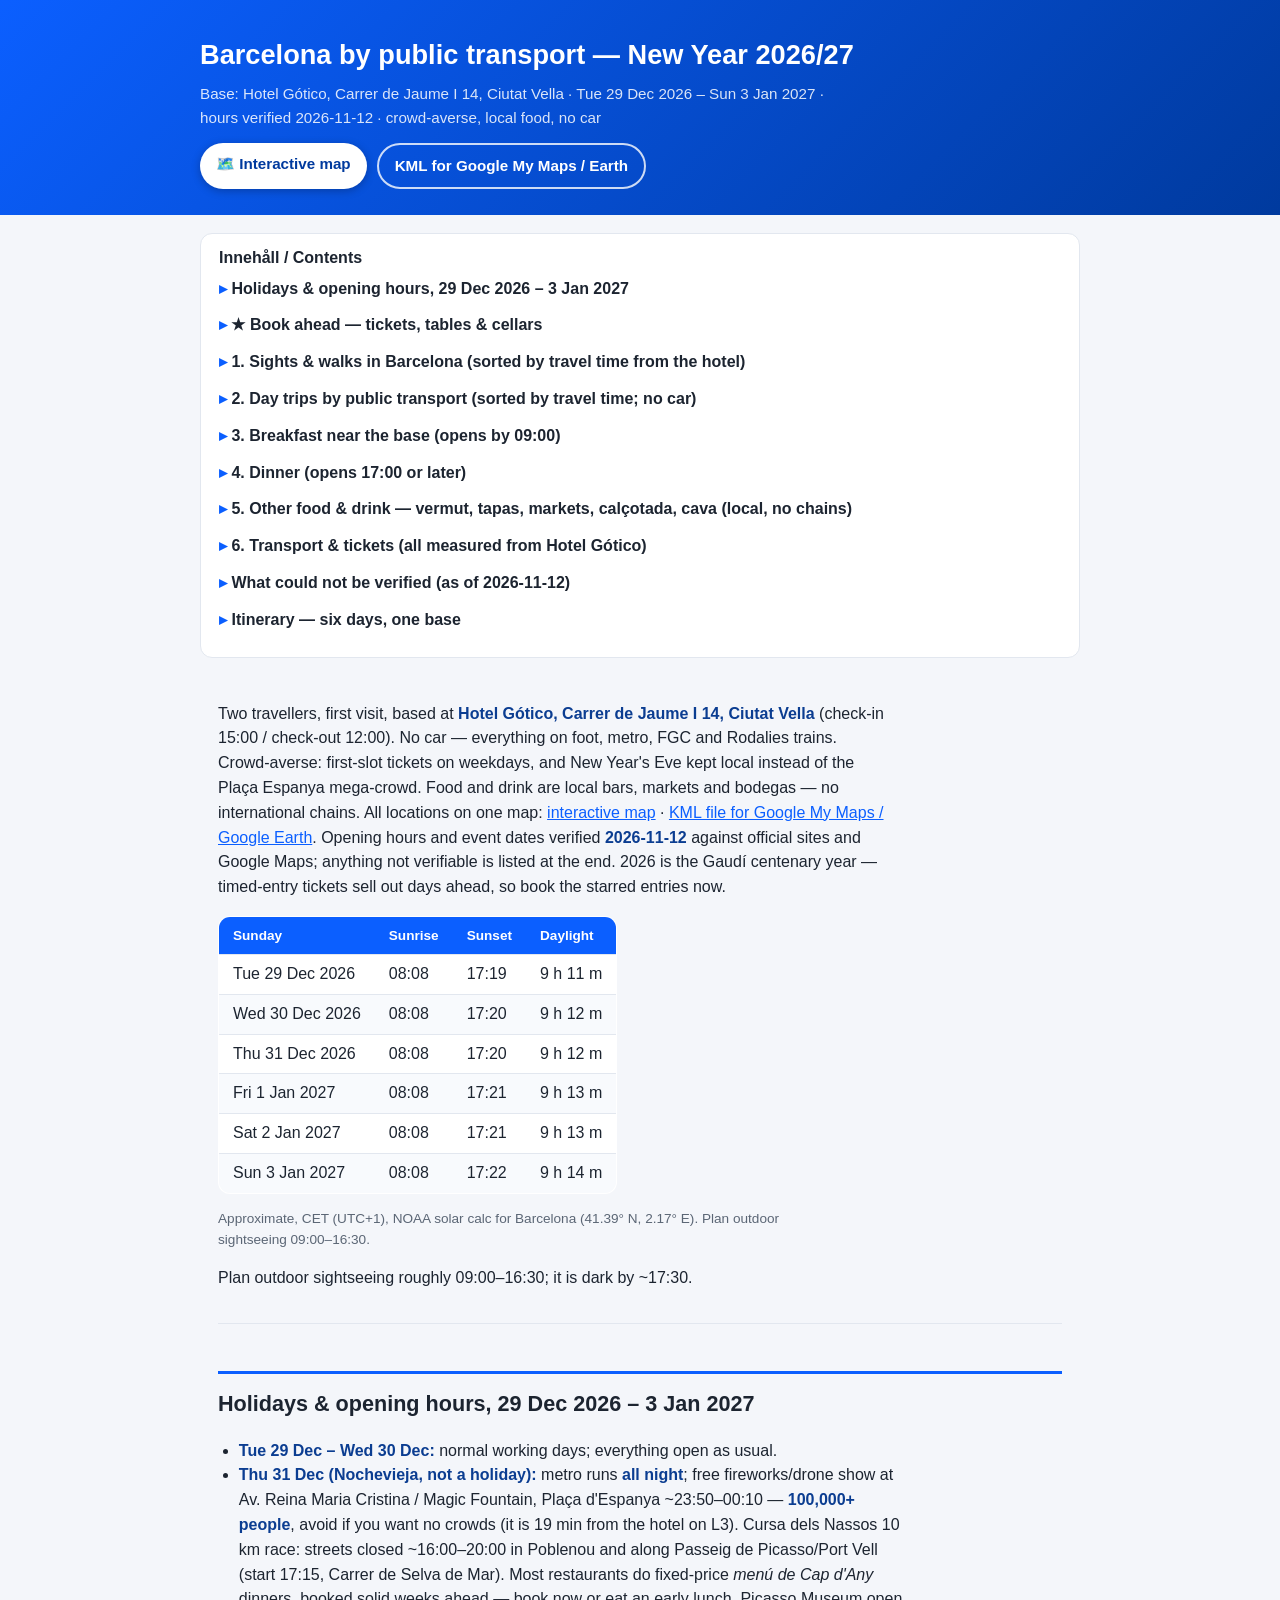
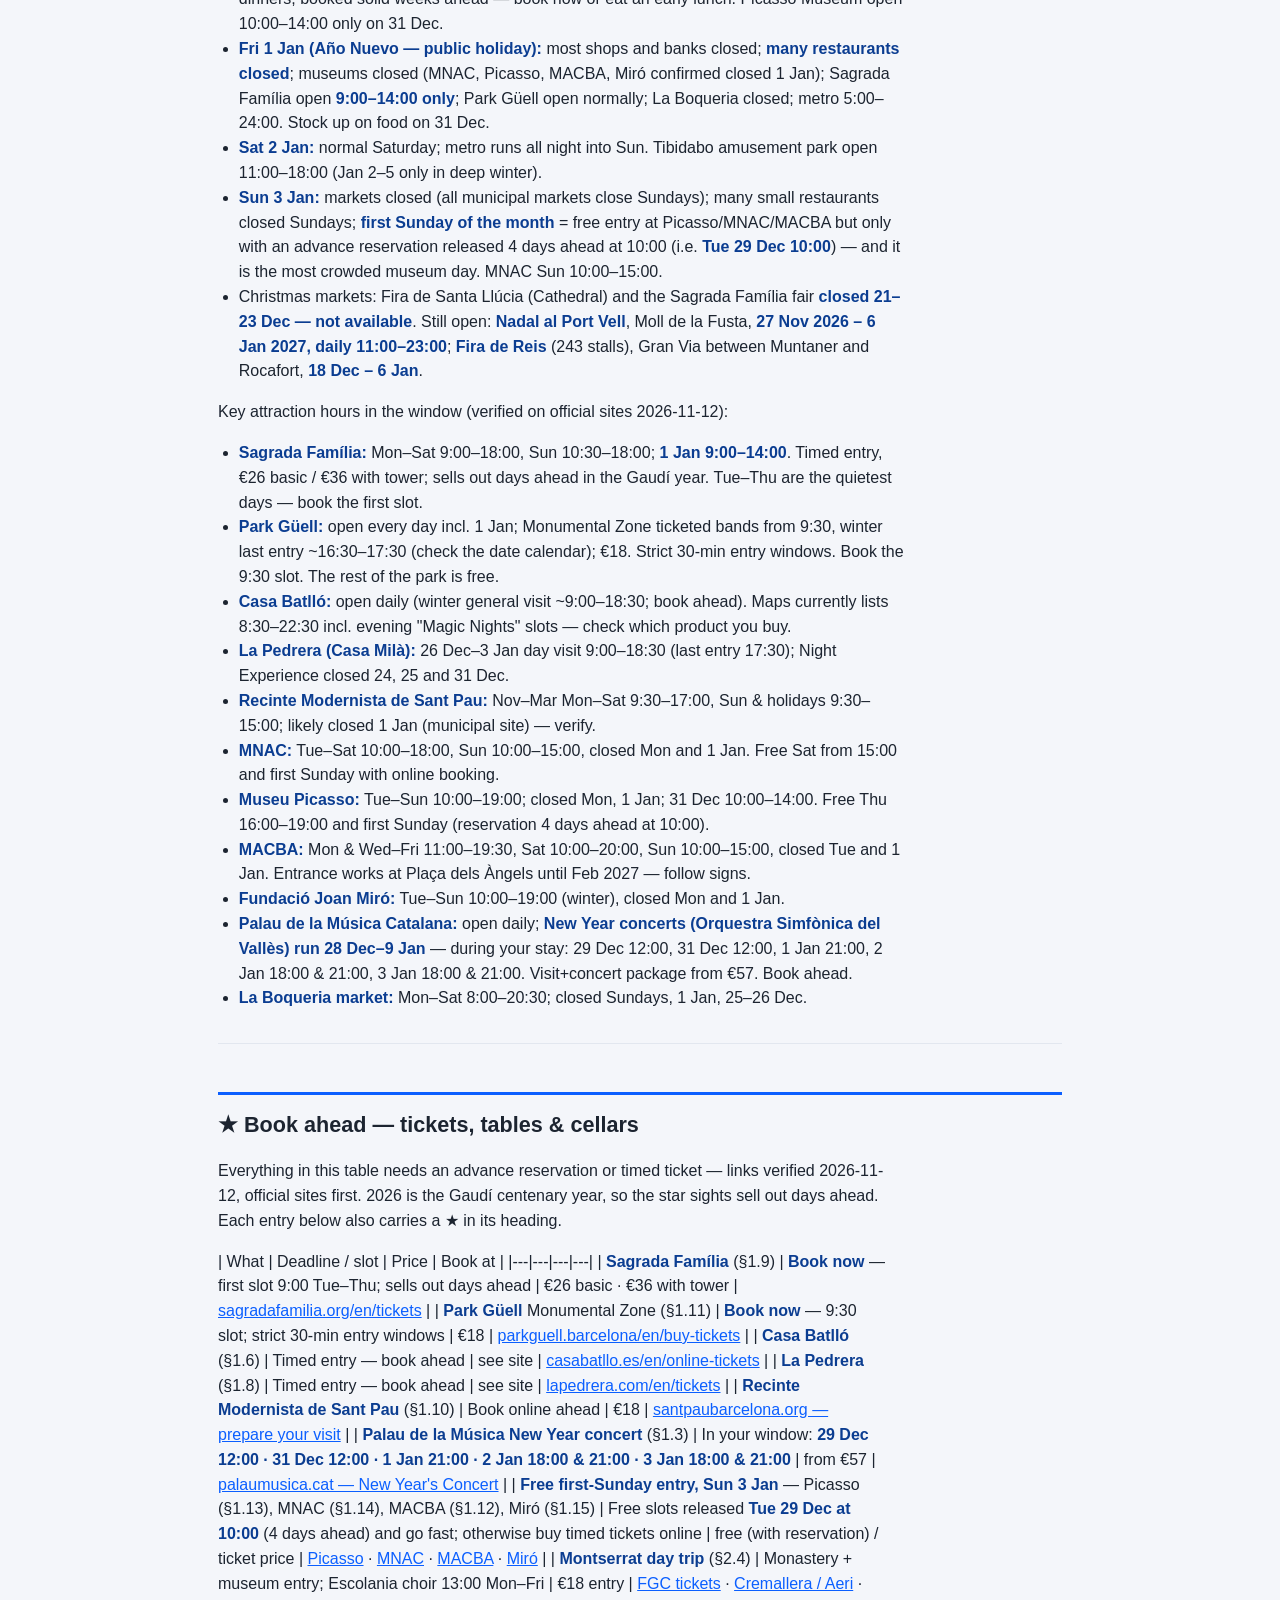
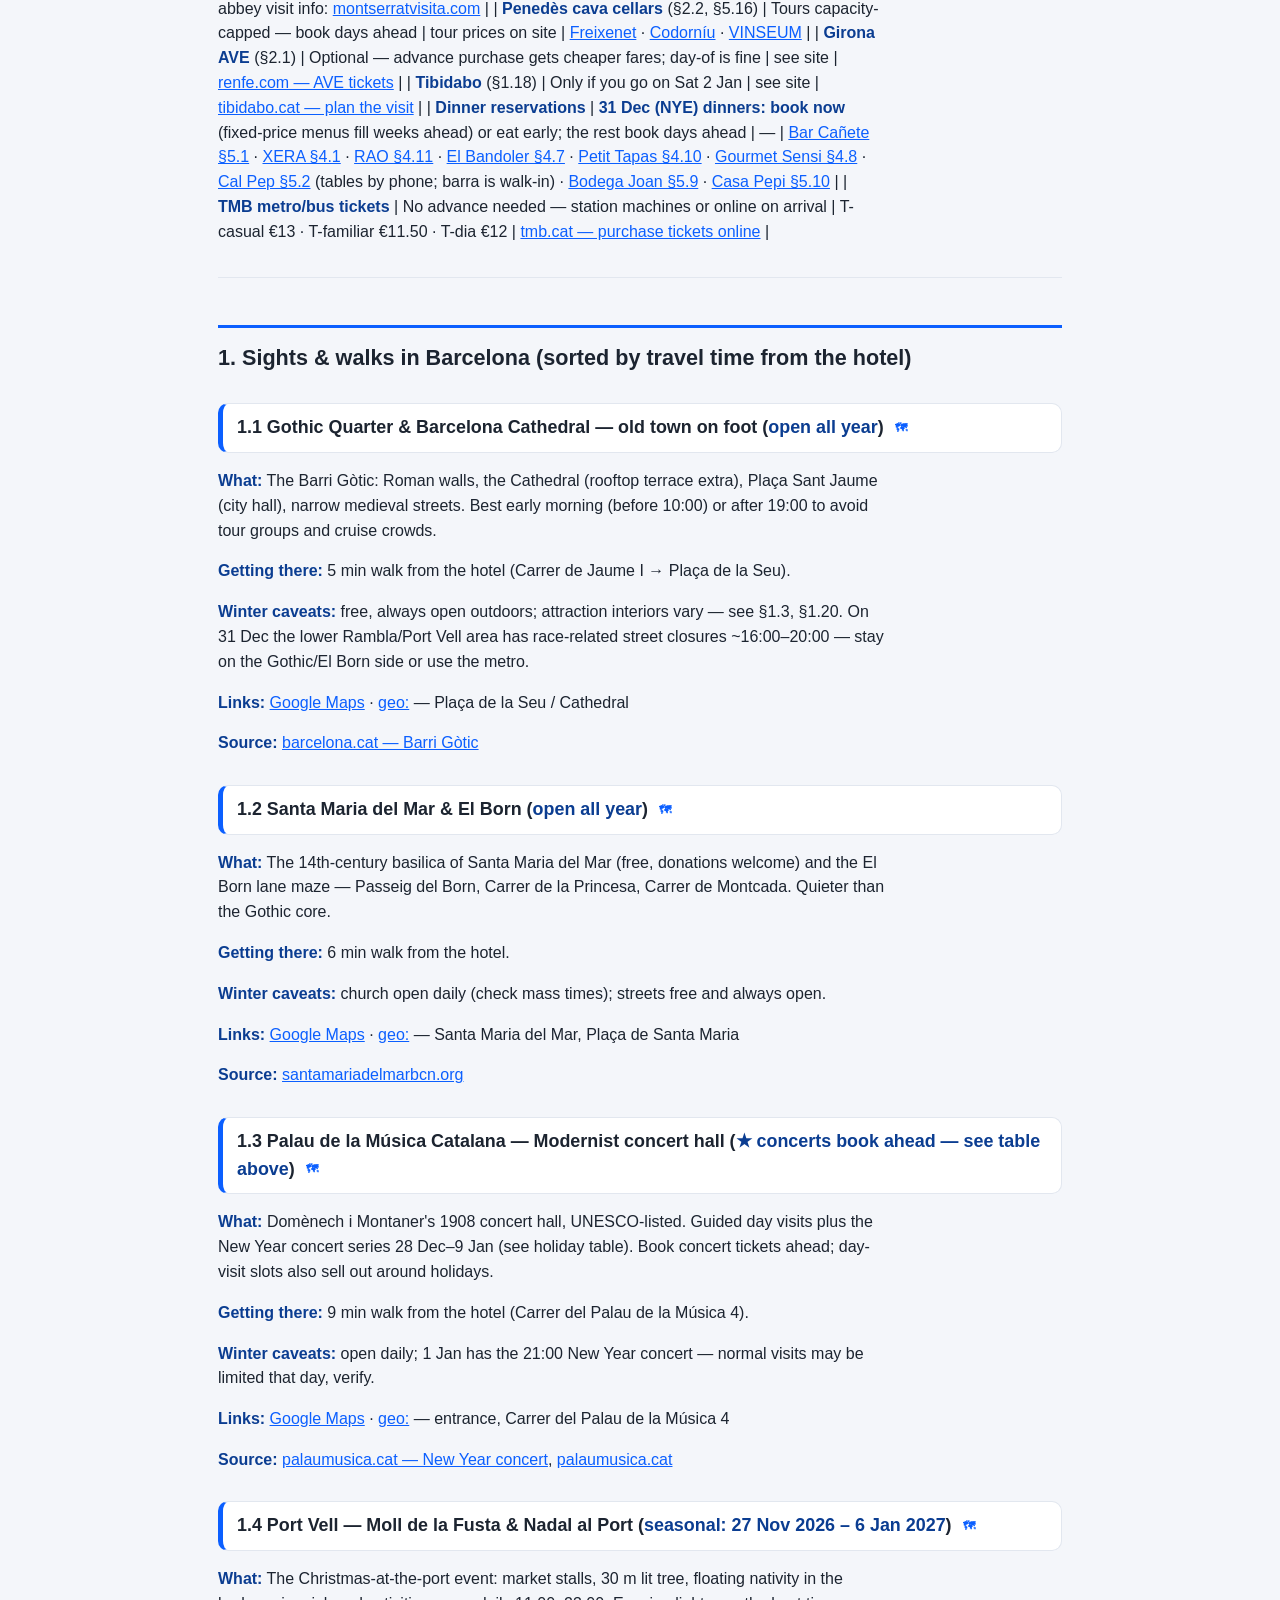
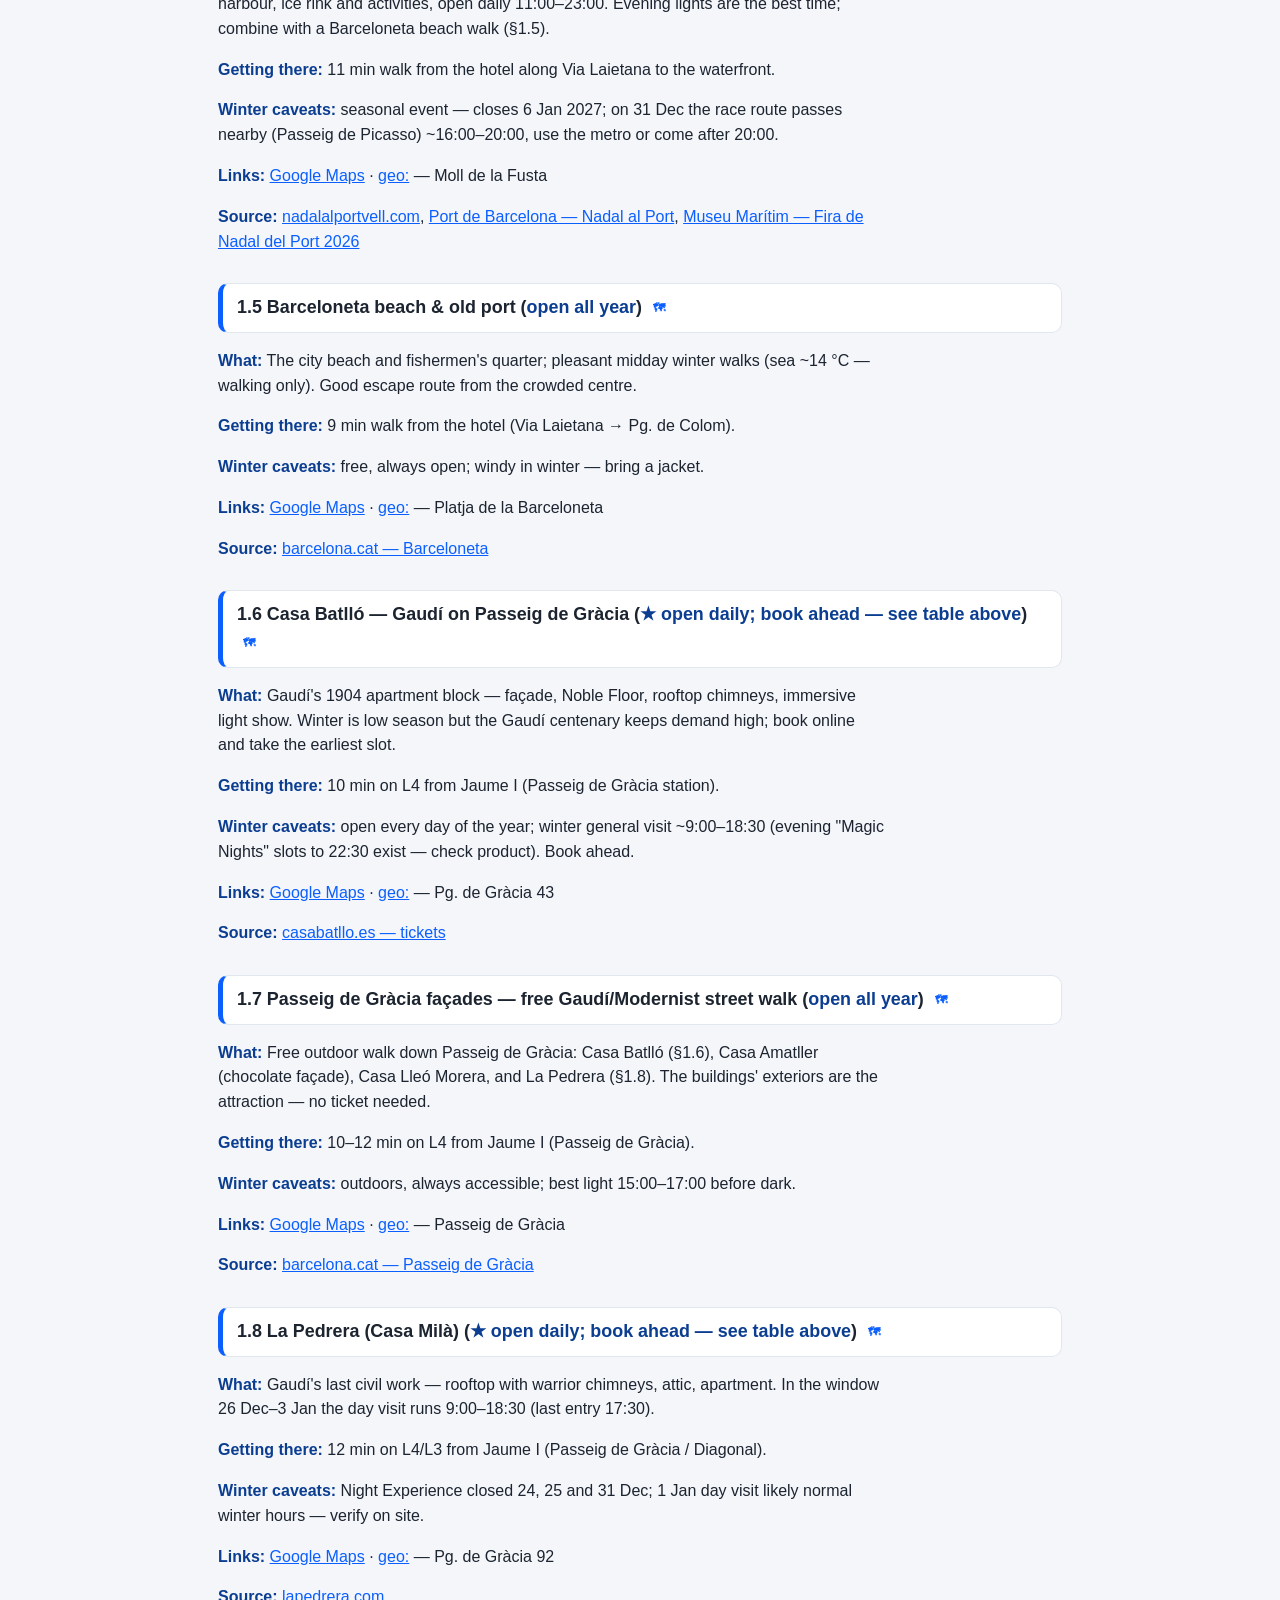
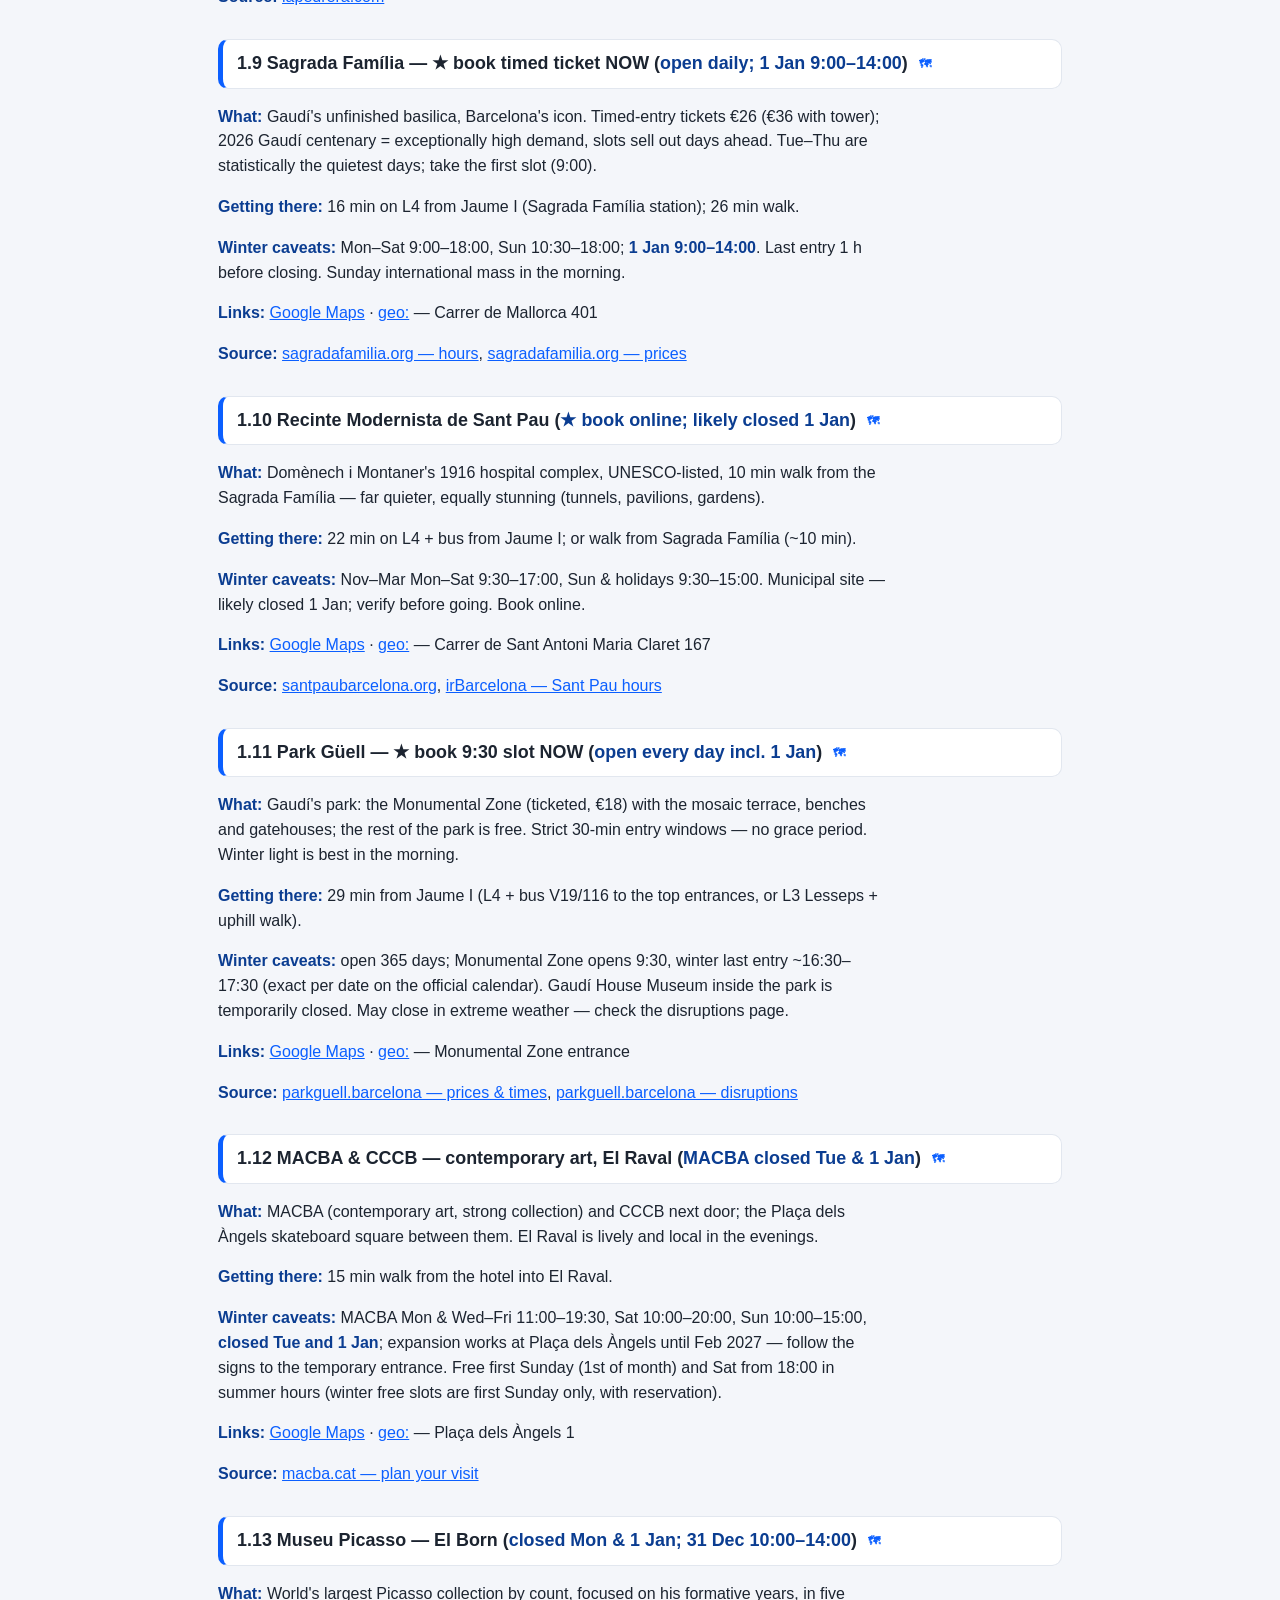
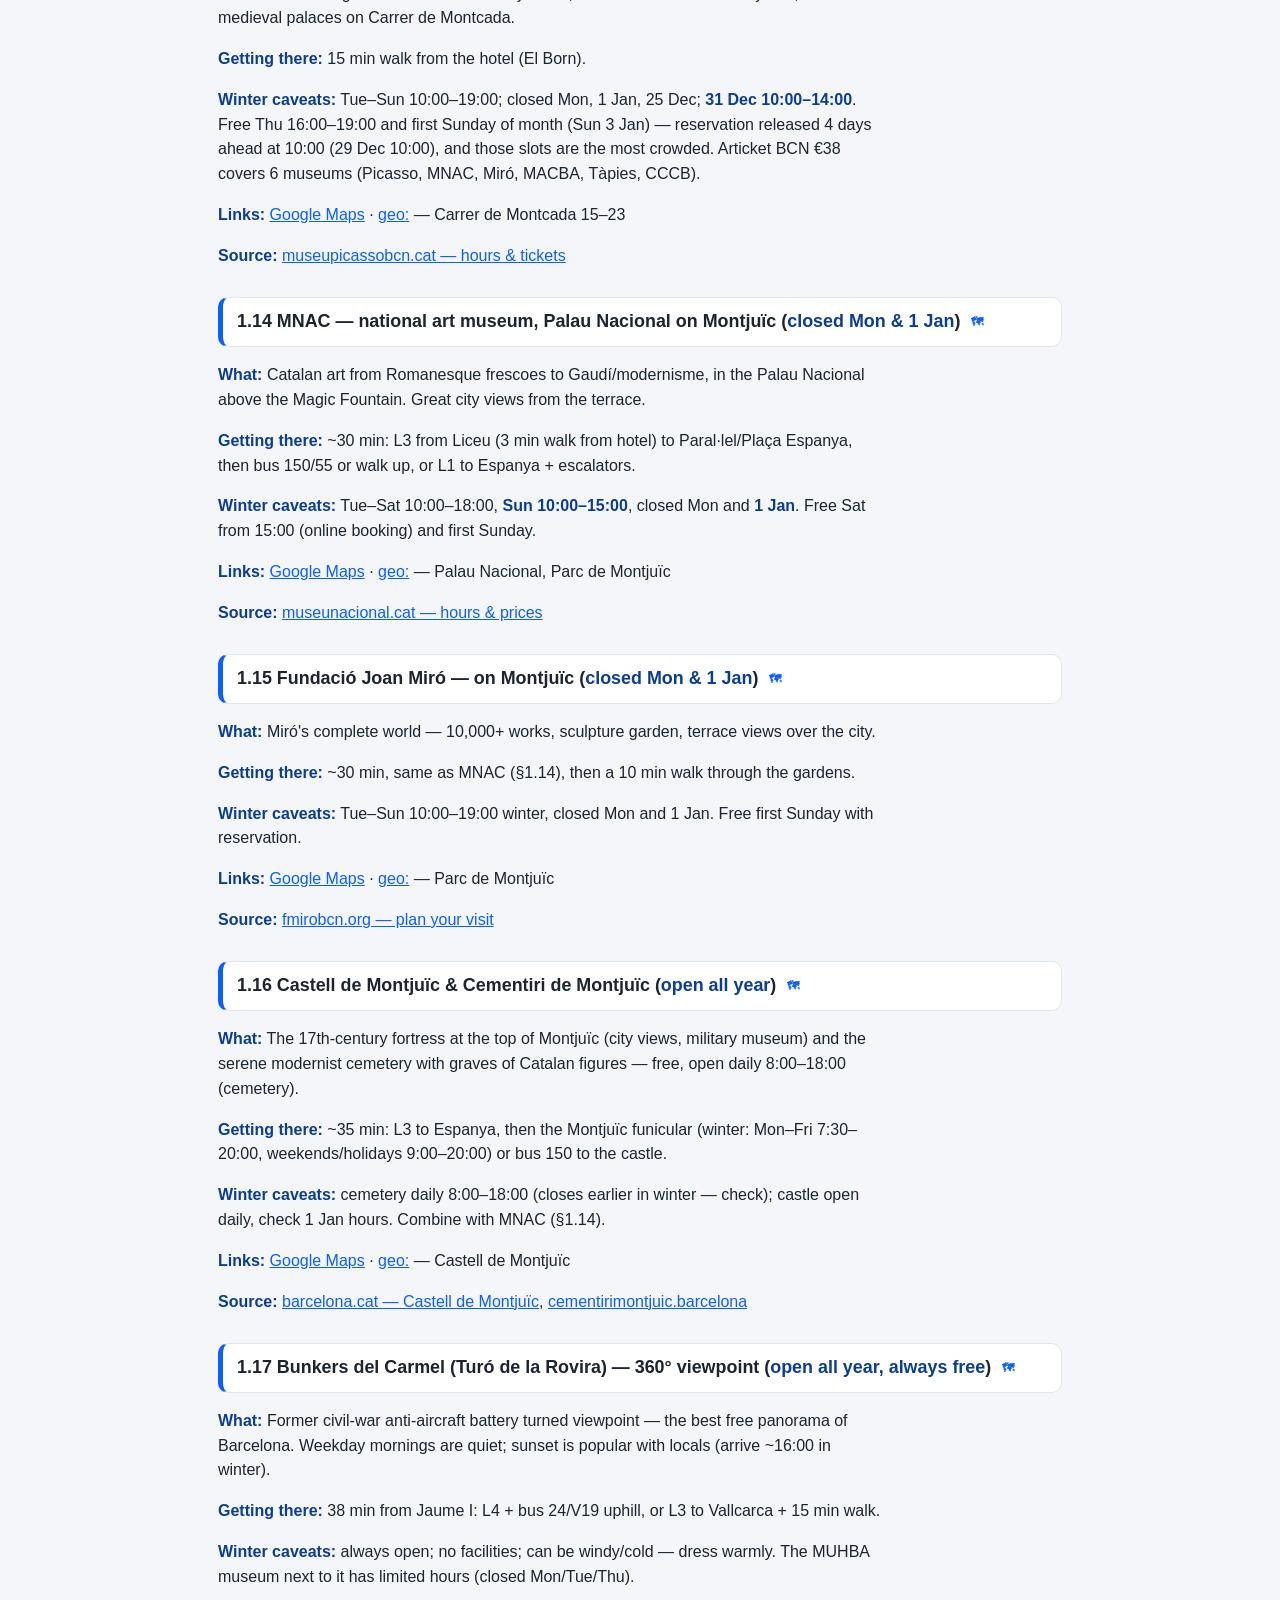
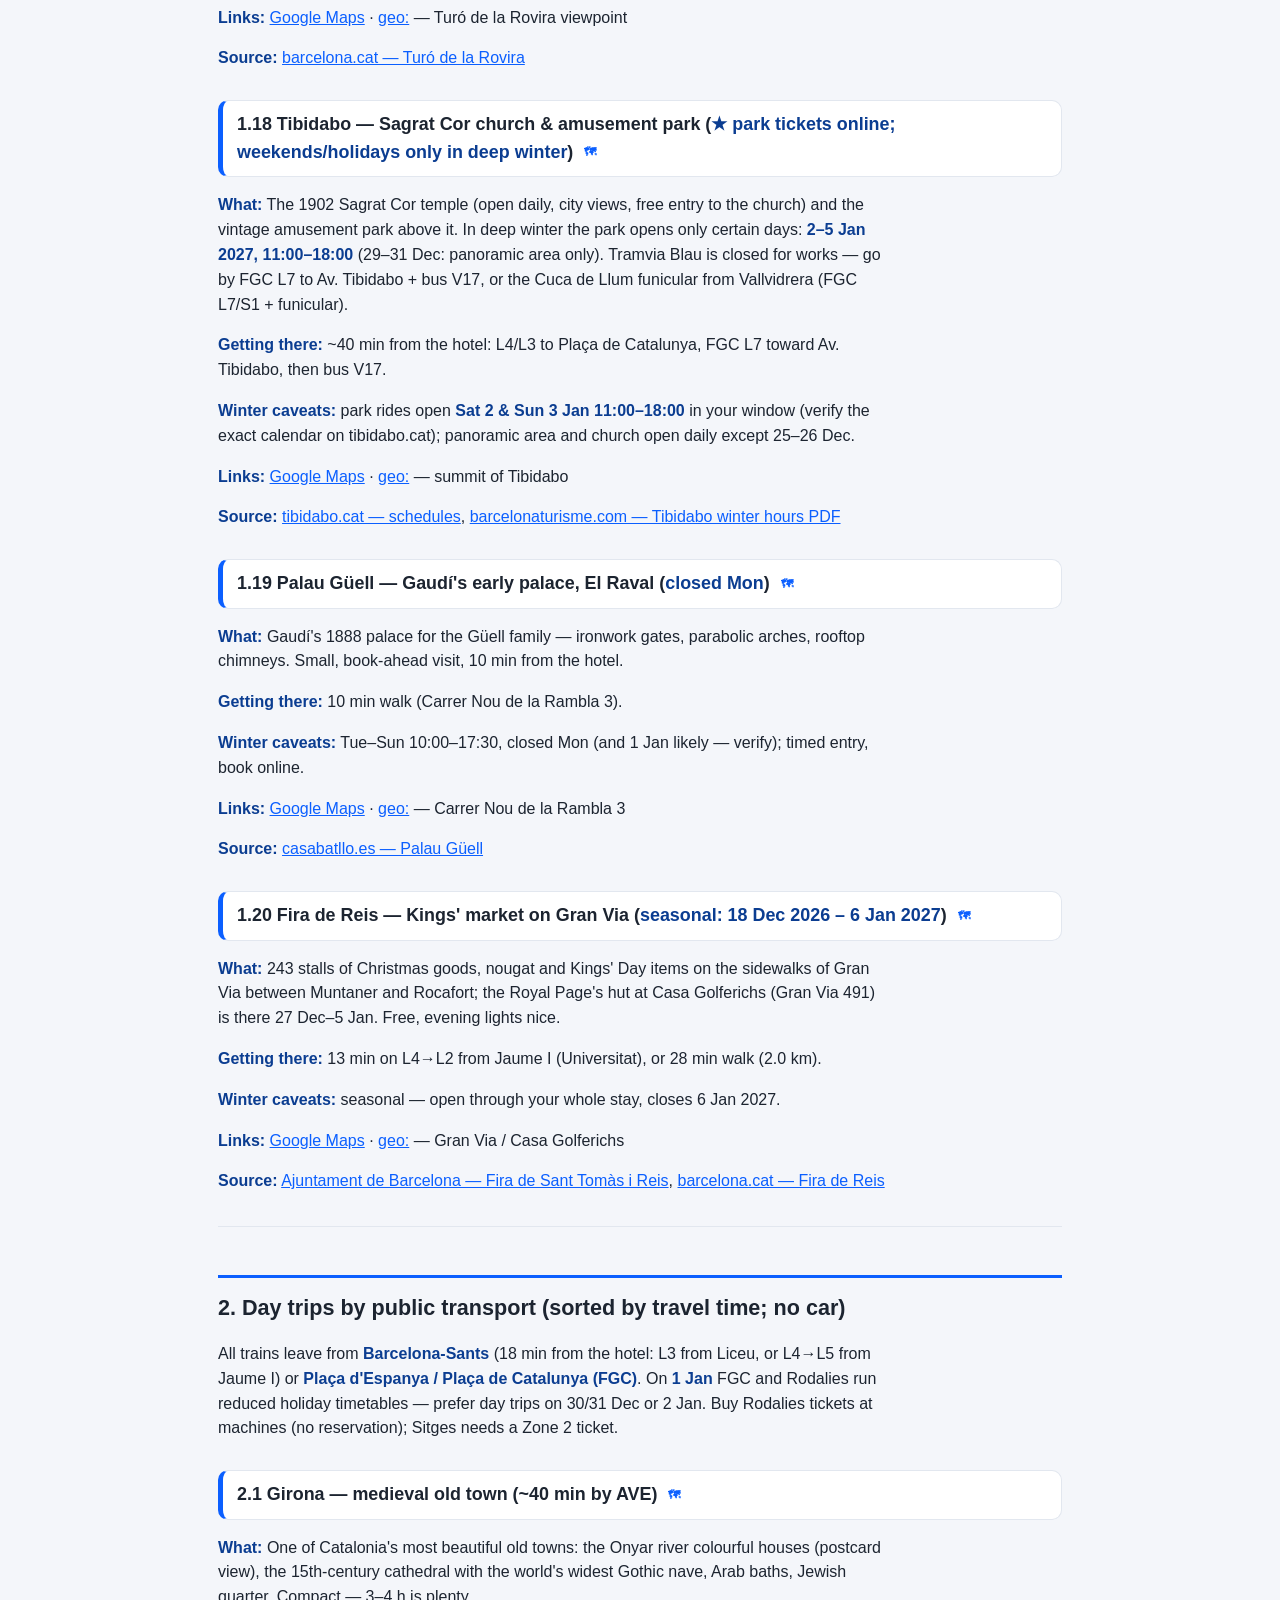
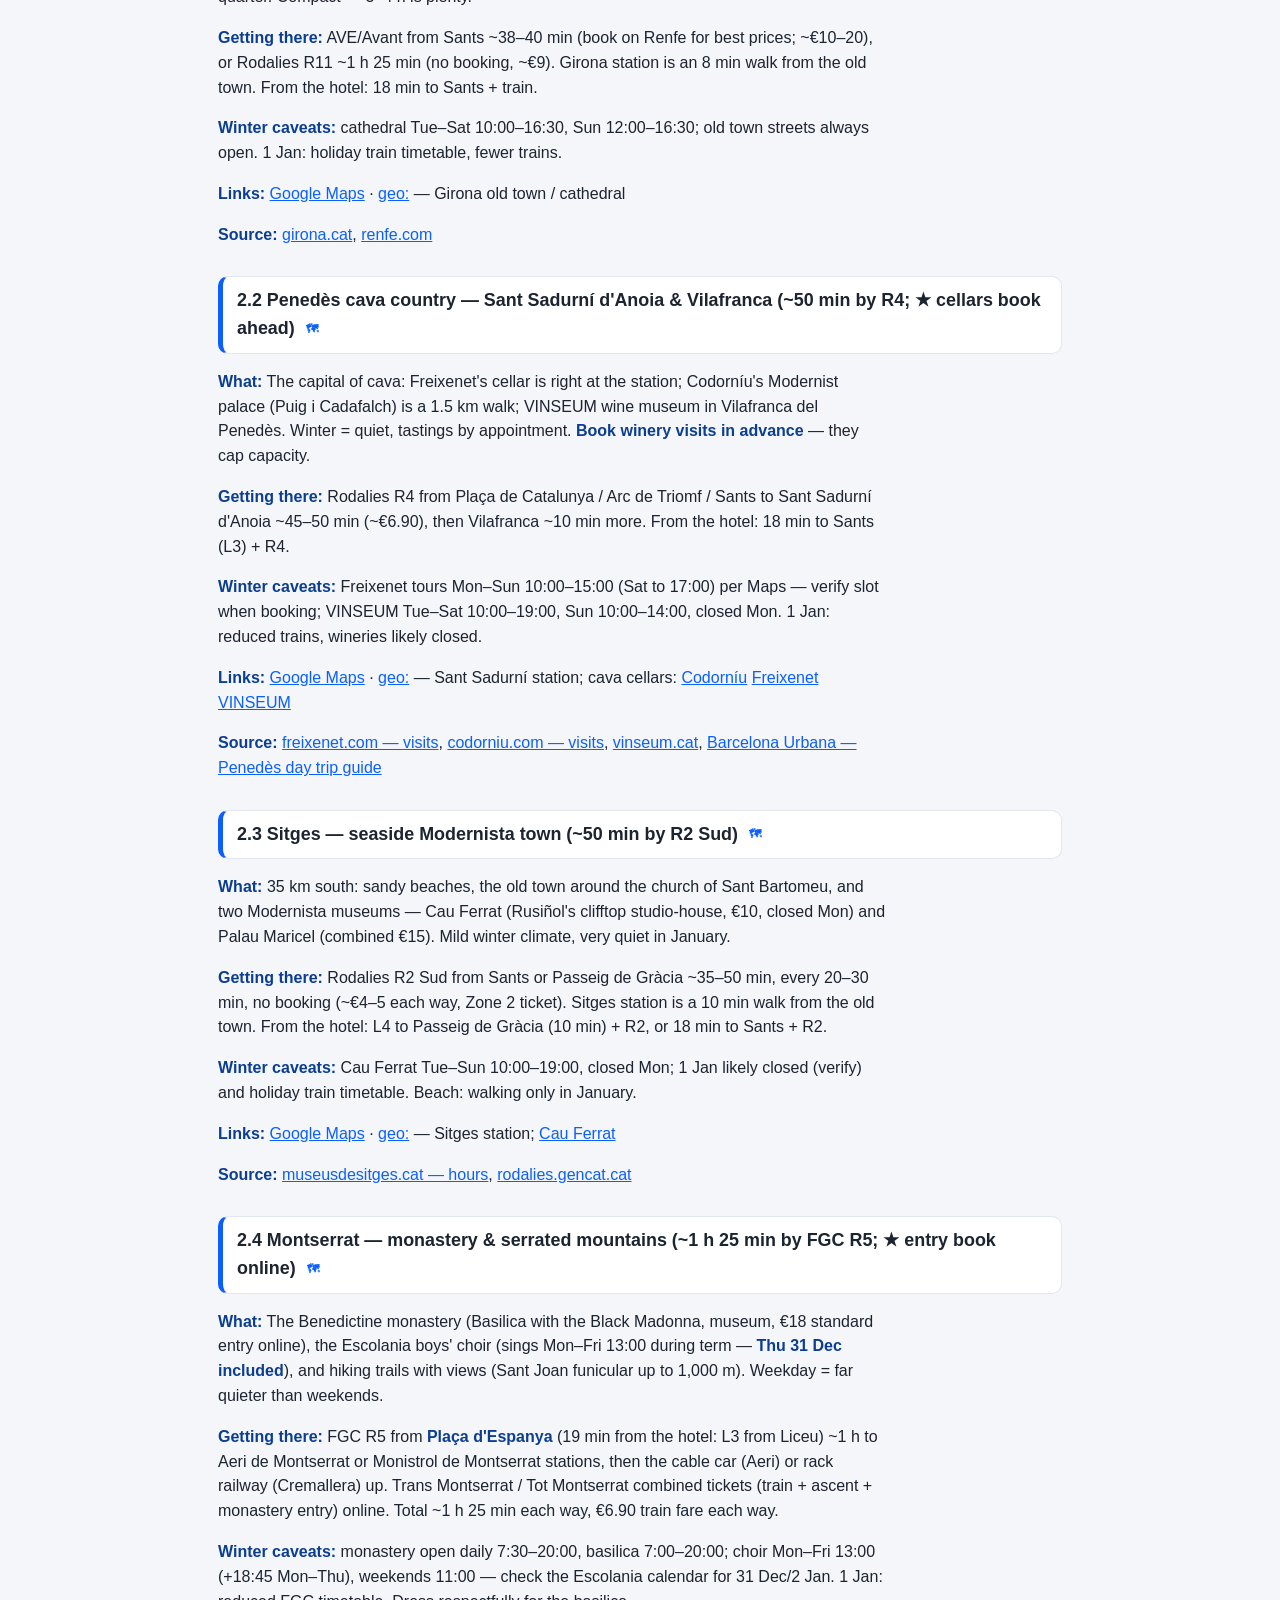
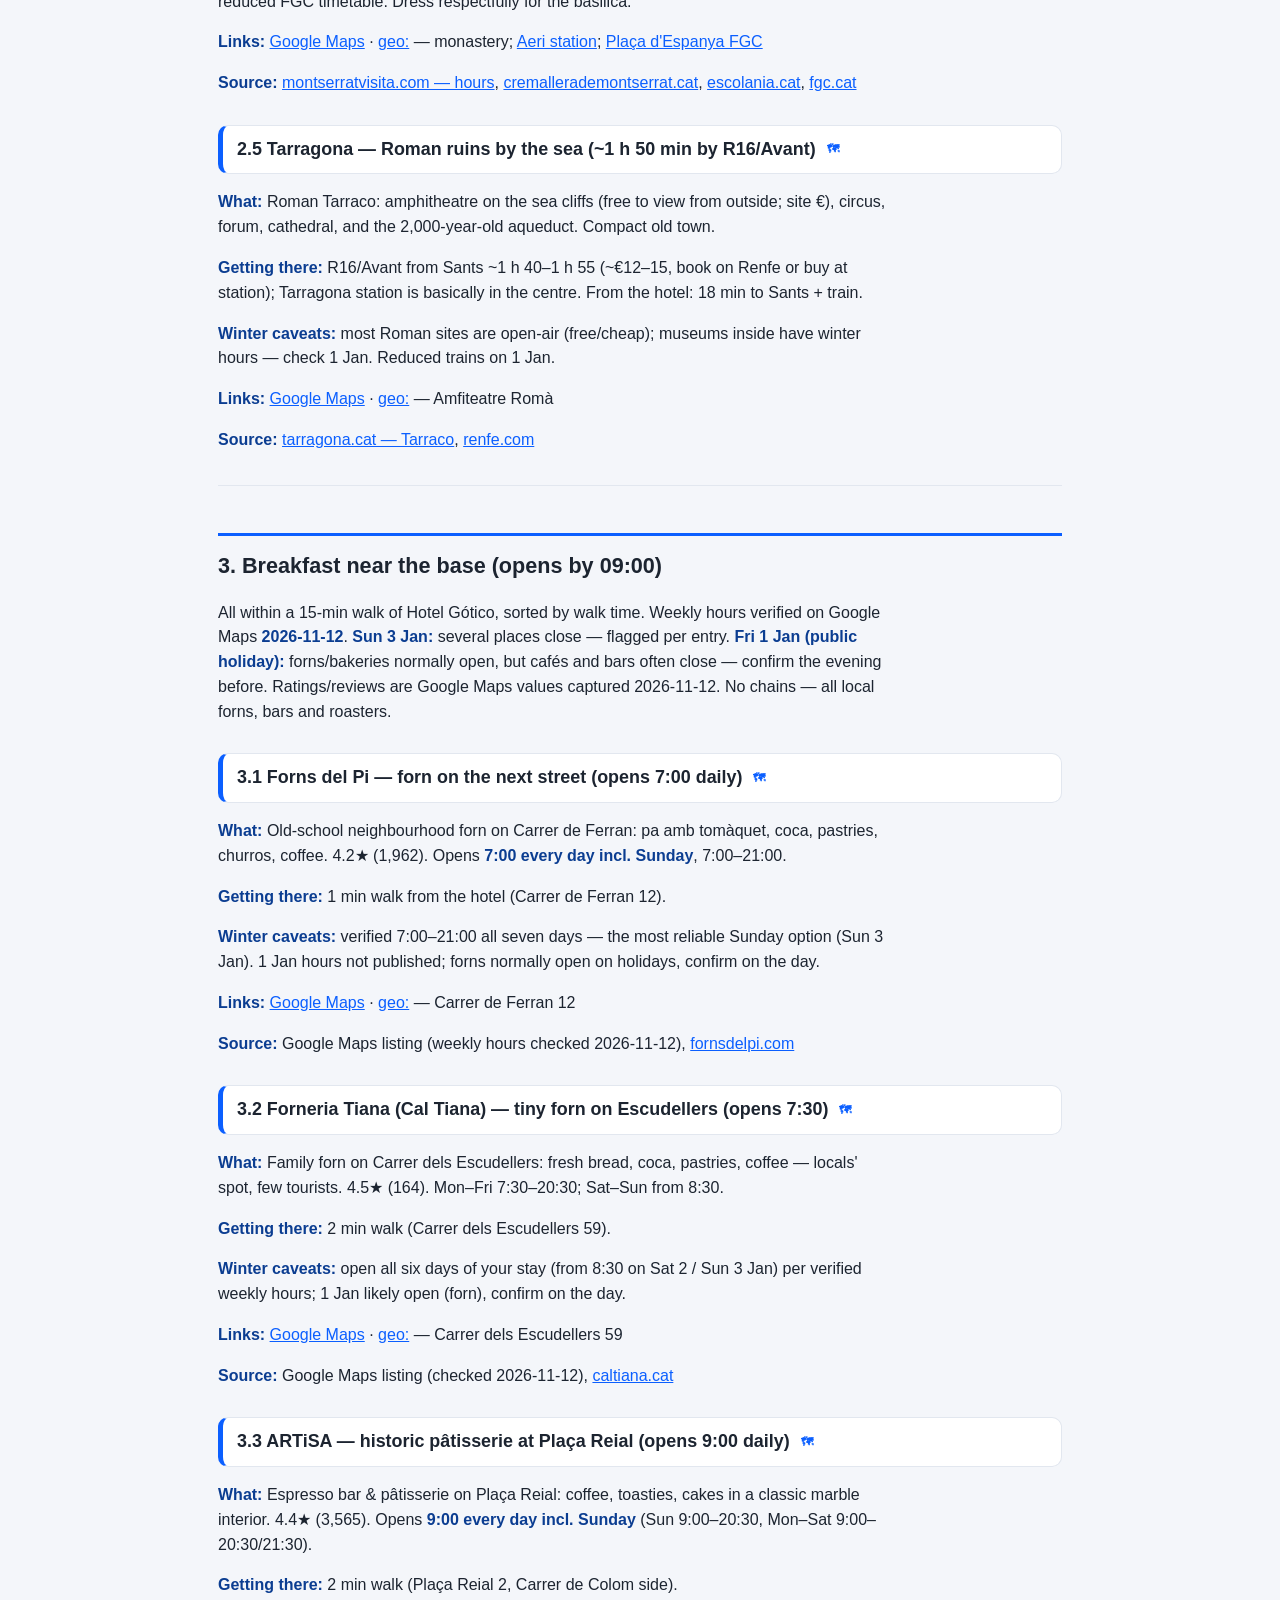
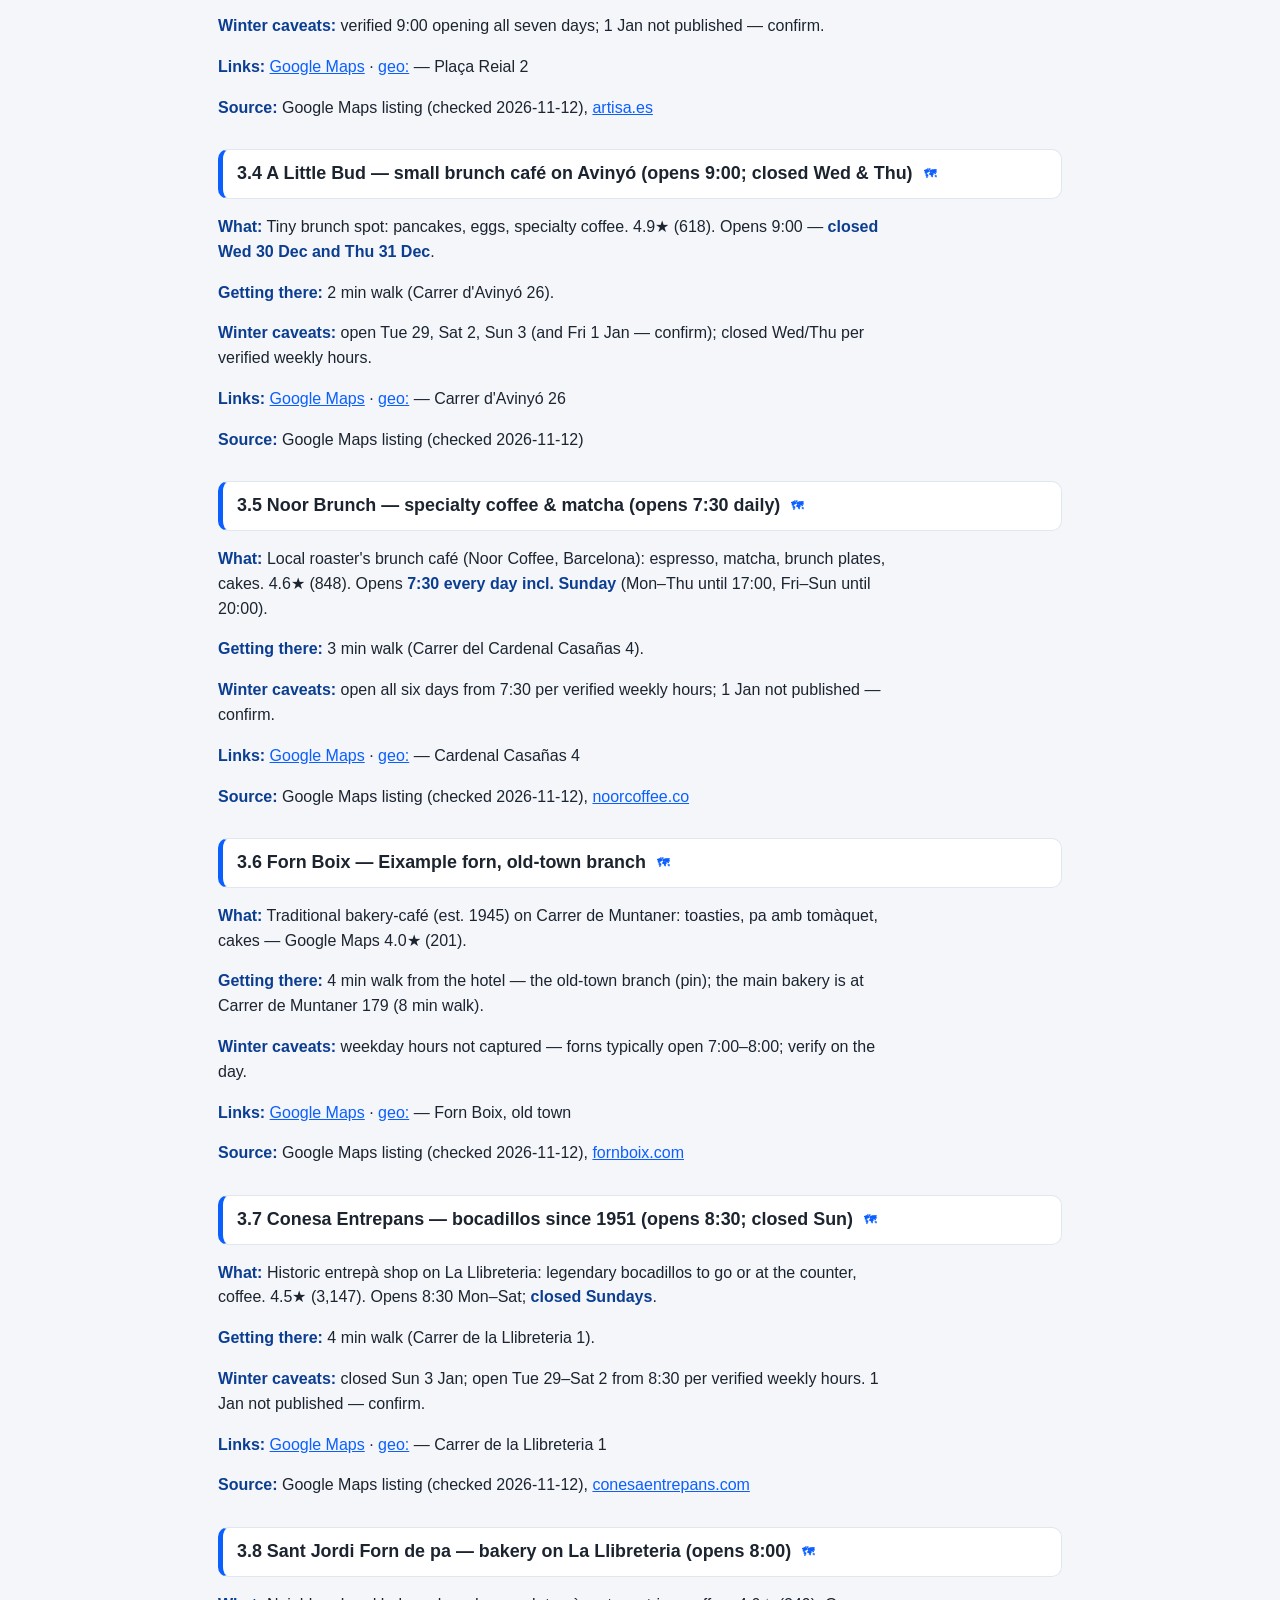
==== artifacts/barcelona-dec-2026/index.html @ 04a7a260 "Barcelona guide: 11 more dinner spots (4.5-4.15), Book-ahead section with official booking links, al" ====
<!DOCTYPE html>
<html lang="en">
<head>
<meta charset="utf-8">
<meta name="viewport" content="width=device-width, initial-scale=1">
<meta name="robots" content="noindex, nofollow">
<title>Barcelona by public transport — New Year 2026/27</title>
<style>:root { --ink:#1c2430; --mut:#5b6675; --acc:#0b5fff; --card:#ffffff; --bg:#f4f6fa; --line:#e2e7ef; }
* { box-sizing:border-box; }
body { margin:0; font:16px/1.55 -apple-system,BlinkMacSystemFont,"Segoe UI",Roboto,Helvetica,Arial,sans-serif; color:var(--ink); background:var(--bg); }
header { background:linear-gradient(135deg,#0b5fff,#003a9e); color:#fff; padding:34px 20px 26px; }
header .wrap, main, .toc, footer { max-width:880px; margin:0 auto; }
h1 { margin:0 0 6px; font-size:1.7rem; }
header p { margin:0; opacity:.85; font-size:.95rem; }
.hdrbtns { margin-top:14px !important; opacity:1 !important; display:flex; gap:10px; flex-wrap:wrap; }
.mapbtn { display:inline-block; background:#fff; color:#003a9e !important; font-weight:700; padding:9px 16px; border-radius:999px; text-decoration:none; box-shadow:0 2px 8px rgba(0,0,0,.25); }
.mapbtn.ghost { background:transparent; color:#fff !important; border:2px solid rgba(255,255,255,.8); box-shadow:none; }
.mapbtn:hover { transform:translateY(-1px); }
main { padding:10px 18px 60px; }
.toc { background:var(--card); border:1px solid var(--line); border-radius:12px; padding:12px 18px; margin:18px auto; }
.toc .toctitle { font-weight:700; margin-bottom:6px; }
.toc .grp { margin:6px 0 10px; }
.toc .gt { font-weight:600; margin-bottom:2px; cursor:pointer; list-style:none; }
.toc .gt::-webkit-details-marker { display:none; }
.toc .gt::before { content:'▸ '; color:var(--acc); }
.toc details[open] > .gt::before { content:'▾ '; }
.toc .gt a { pointer-events:auto; }
.toc .gt a { color:var(--ink); text-decoration:none; }
.toc ul { margin:0; padding-left:18px; font-size:.9rem; columns:2; }
.toc a { color:var(--acc); text-decoration:none; }
h2 { margin-top:2.2em; padding-top:.6em; border-top:3px solid var(--acc); font-size:1.35rem; }
h3 { background:var(--card); border:1px solid var(--line); border-left:5px solid var(--acc); border-radius:10px; padding:10px 14px; margin:1.6em 0 .4em; font-size:1.12rem; }
p, li { max-width:75ch; }
ul { padding-left:1.3em; }
a { color:var(--acc); }
strong { color:#0b3d91; }
hr { border:0; border-top:1px solid var(--line); margin:2em 0; }
footer { color:var(--mut); font-size:.85rem; padding:0 18px 40px; }
@media print {
  body { background:#fff; font-size:11.5pt; }
  header { background:#fff; color:#000; padding:0 0 10px; }
  .toc { display:none; }
  h3 { border-left:3px solid #000; page-break-after:avoid; }
  a { color:#000; text-decoration:underline; }
}

table.daylight { border-collapse:collapse; margin:14px 0; background:var(--card); border:1px solid var(--line); border-radius:12px; overflow:hidden; }
table.daylight th { background:#0b5fff; color:#fff; text-align:left; padding:8px 14px; font-size:.85rem; }
table.daylight td { padding:7px 14px; border-top:1px solid var(--line); font-variant-numeric:tabular-nums; }
table.daylight tr:nth-child(even) td { background:#f8fafd; }
.dl-note { color:var(--mut); font-size:.85rem; }
h2#daylight-in-novemberdecember-2026 { border-top:0; padding-top:0; margin-top:1.2em; }

.maplink { font-size:.68em; text-decoration:none; margin-left:6px; vertical-align:middle; }
</style>
</head>
<body>
<header><div class="wrap"><h1>Barcelona by public transport — New Year 2026/27</h1>
<p>Base: Hotel Gótico, Carrer de Jaume I 14, Ciutat Vella · Tue 29 Dec 2026 – Sun 3 Jan 2027 · hours verified 2026-11-12 · crowd-averse, local food, no car</p>
<p class="hdrbtns"><a class="mapbtn" href="map.html">🗺️ Interactive map</a>
<a class="mapbtn ghost" href="locations.kml">KML for Google My Maps / Earth</a></p></div></header>
<nav class="toc"><div class="toctitle">Innehåll / Contents</div><details class="grp"><summary class="gt"><a href="#holidays-opening-hours-29-dec-2026-3-jan-2027">Holidays &amp; opening hours, 29 Dec 2026 – 3 Jan 2027</a></summary><ul></ul></details><details class="grp"><summary class="gt"><a href="#book-ahead-tickets-tables-cellars">★ Book ahead — tickets, tables &amp; cellars</a></summary><ul></ul></details><details class="grp"><summary class="gt"><a href="#1-sights-walks-in-barcelona-sorted-by-travel-time-from-the-hotel">1. Sights &amp; walks in Barcelona (sorted by travel time from the hotel)</a></summary><ul><li><a href="#11-gothic-quarter-barcelona-cathedral-old-town-on-foot-open-all-year">1.1 Gothic Quarter &amp; Barcelona Cathedral — old town on foot (open all year)</a></li><li><a href="#12-santa-maria-del-mar-el-born-open-all-year">1.2 Santa Maria del Mar &amp; El Born (open all year)</a></li><li><a href="#13-palau-de-la-música-catalana-modernist-concert-hall-concerts-book-ahead-see-table-above">1.3 Palau de la Música Catalana — Modernist concert hall (★ concerts book ahead — see table above)</a></li><li><a href="#14-port-vell-moll-de-la-fusta-nadal-al-port-seasonal-27-nov-2026-6-jan-2027">1.4 Port Vell — Moll de la Fusta &amp; Nadal al Port (seasonal: 27 Nov 2026 – 6 Jan 2027)</a></li><li><a href="#15-barceloneta-beach-old-port-open-all-year">1.5 Barceloneta beach &amp; old port (open all year)</a></li><li><a href="#16-casa-batlló-gaudí-on-passeig-de-gràcia-open-daily-book-ahead-see-table-above">1.6 Casa Batlló — Gaudí on Passeig de Gràcia (★ open daily; book ahead — see table above)</a></li><li><a href="#17-passeig-de-gràcia-façades-free-gaudímodernist-street-walk-open-all-year">1.7 Passeig de Gràcia façades — free Gaudí/Modernist street walk (open all year)</a></li><li><a href="#18-la-pedrera-casa-milà-open-daily-book-ahead-see-table-above">1.8 La Pedrera (Casa Milà) (★ open daily; book ahead — see table above)</a></li><li><a href="#19-sagrada-família-book-timed-ticket-now-open-daily-1-jan-9001400">1.9 Sagrada Família — ★ book timed ticket NOW (open daily; 1 Jan 9:00–14:00)</a></li><li><a href="#110-recinte-modernista-de-sant-pau-book-online-likely-closed-1-jan">1.10 Recinte Modernista de Sant Pau (★ book online; likely closed 1 Jan)</a></li><li><a href="#111-park-güell-book-930-slot-now-open-every-day-incl-1-jan">1.11 Park Güell — ★ book 9:30 slot NOW (open every day incl. 1 Jan)</a></li><li><a href="#112-macba-cccb-contemporary-art-el-raval-macba-closed-tue-1-jan">1.12 MACBA &amp; CCCB — contemporary art, El Raval (MACBA closed Tue &amp; 1 Jan)</a></li><li><a href="#113-museu-picasso-el-born-closed-mon-1-jan-31-dec-10001400">1.13 Museu Picasso — El Born (closed Mon &amp; 1 Jan; 31 Dec 10:00–14:00)</a></li><li><a href="#114-mnac-national-art-museum-palau-nacional-on-montjuïc-closed-mon-1-jan">1.14 MNAC — national art museum, Palau Nacional on Montjuïc (closed Mon &amp; 1 Jan)</a></li><li><a href="#115-fundació-joan-miró-on-montjuïc-closed-mon-1-jan">1.15 Fundació Joan Miró — on Montjuïc (closed Mon &amp; 1 Jan)</a></li><li><a href="#116-castell-de-montjuïc-cementiri-de-montjuïc-open-all-year">1.16 Castell de Montjuïc &amp; Cementiri de Montjuïc (open all year)</a></li><li><a href="#117-bunkers-del-carmel-turó-de-la-rovira-360-viewpoint-open-all-year-always-free">1.17 Bunkers del Carmel (Turó de la Rovira) — 360° viewpoint (open all year, always free)</a></li><li><a href="#118-tibidabo-sagrat-cor-church-amusement-park-park-tickets-online-weekendsholidays-only-in-deep-winter">1.18 Tibidabo — Sagrat Cor church &amp; amusement park (★ park tickets online; weekends/holidays only in deep winter)</a></li><li><a href="#119-palau-güell-gaudís-early-palace-el-raval-closed-mon">1.19 Palau Güell — Gaudí's early palace, El Raval (closed Mon)</a></li><li><a href="#120-fira-de-reis-kings-market-on-gran-via-seasonal-18-dec-2026-6-jan-2027">1.20 Fira de Reis — Kings' market on Gran Via (seasonal: 18 Dec 2026 – 6 Jan 2027)</a></li></ul></details><details class="grp"><summary class="gt"><a href="#2-day-trips-by-public-transport-sorted-by-travel-time-no-car">2. Day trips by public transport (sorted by travel time; no car)</a></summary><ul><li><a href="#21-girona-medieval-old-town-40-min-by-ave">2.1 Girona — medieval old town (~40 min by AVE)</a></li><li><a href="#22-penedès-cava-country-sant-sadurní-danoia-vilafranca-50-min-by-r4-cellars-book-ahead">2.2 Penedès cava country — Sant Sadurní d'Anoia &amp; Vilafranca (~50 min by R4; ★ cellars book ahead)</a></li><li><a href="#23-sitges-seaside-modernista-town-50-min-by-r2-sud">2.3 Sitges — seaside Modernista town (~50 min by R2 Sud)</a></li><li><a href="#24-montserrat-monastery-serrated-mountains-1-h-25-min-by-fgc-r5-entry-book-online">2.4 Montserrat — monastery &amp; serrated mountains (~1 h 25 min by FGC R5; ★ entry book online)</a></li><li><a href="#25-tarragona-roman-ruins-by-the-sea-1-h-50-min-by-r16avant">2.5 Tarragona — Roman ruins by the sea (~1 h 50 min by R16/Avant)</a></li></ul></details><details class="grp"><summary class="gt"><a href="#3-breakfast-near-the-base-opens-by-0900">3. Breakfast near the base (opens by 09:00)</a></summary><ul><li><a href="#31-forns-del-pi-forn-on-the-next-street-opens-700-daily">3.1 Forns del Pi — forn on the next street (opens 7:00 daily)</a></li><li><a href="#32-forneria-tiana-cal-tiana-tiny-forn-on-escudellers-opens-730">3.2 Forneria Tiana (Cal Tiana) — tiny forn on Escudellers (opens 7:30)</a></li><li><a href="#33-artisa-historic-pâtisserie-at-plaça-reial-opens-900-daily">3.3 ARTiSA — historic pâtisserie at Plaça Reial (opens 9:00 daily)</a></li><li><a href="#34-a-little-bud-small-brunch-café-on-avinyó-opens-900-closed-wed-thu">3.4 A Little Bud — small brunch café on Avinyó (opens 9:00; closed Wed &amp; Thu)</a></li><li><a href="#35-noor-brunch-specialty-coffee-matcha-opens-730-daily">3.5 Noor Brunch — specialty coffee &amp; matcha (opens 7:30 daily)</a></li><li><a href="#36-forn-boix-eixample-forn-old-town-branch">3.6 Forn Boix — Eixample forn, old-town branch</a></li><li><a href="#37-conesa-entrepans-bocadillos-since-1951-opens-830-closed-sun">3.7 Conesa Entrepans — bocadillos since 1951 (opens 8:30; closed Sun)</a></li><li><a href="#38-sant-jordi-forn-de-pa-bakery-on-la-llibreteria-opens-800">3.8 Sant Jordi Forn de pa — bakery on La Llibreteria (opens 8:00)</a></li><li><a href="#39-cafè-del-suizo-classic-bar-by-the-hotel-opens-800-daily">3.9 Cafè del Suizo — classic bar by the hotel (opens 8:00 daily)</a></li><li><a href="#310-buenas-migas-migas-coffee-small-local-chain-opens-800">3.10 Buenas Migas — migas &amp; coffee, small local chain (opens 8:00)</a></li><li><a href="#311-farggi-old-café-by-plaça-del-rei-opens-800-daily">3.11 Farggi — old café by Plaça del Rei (opens 8:00 daily)</a></li><li><a href="#312-tostaderos-bon-mercat-llibreteria-local-roastery-café-opens-800-closed-sun">3.12 Tostaderos Bon Mercat Llibreteria — local roastery café (opens 8:00; closed Sun)</a></li><li><a href="#313-kafeto-bakery-coffee-la-rambla-bakery-opens-700-daily">3.13 Kafeto bakery &amp; coffee — La Rambla bakery (opens 7:00 daily)</a></li><li><a href="#314-soul-cafe-neighbourhood-café-on-carrer-ample-opens-800-daily">3.14 Soul Cafe — neighbourhood café on Carrer Ample (opens 8:00 daily)</a></li><li><a href="#315-la-pallaresa-xurros-porras-opens-900-daily">3.15 La Pallaresa — xurros &amp; porras (opens 9:00 daily)</a></li><li><a href="#316-granja-m-viader-hot-chocolate-since-1870-opens-900-closed-sun">3.16 Granja M. Viader — hot chocolate since 1870 (opens 9:00; closed Sun)</a></li><li><a href="#317-la-candelaria-tiny-espresso-bar-in-the-raval-opens-800">3.17 LA CANDELARIA — tiny espresso bar in the Raval (opens 8:00)</a></li><li><a href="#318-cafetería-cafés-caracas-old-school-cafeteria-in-born-opens-800-closed-sun">3.18 Cafetería Cafés Caracas — old-school cafeteria in Born (opens 8:00; closed Sun)</a></li><li><a href="#319-pastisseria-hofmann-pâtisserie-institution-born-opens-900-daily">3.19 Pastisseria Hofmann — pâtisserie institution, Born (opens 9:00 daily)</a></li><li><a href="#320-forn-baluard-barceloneta-artisan-wood-oven-bakery-opens-730-daily">3.20 Forn Baluard Barceloneta — artisan wood-oven bakery (opens 7:30 daily)</a></li></ul></details><details class="grp"><summary class="gt"><a href="#4-dinner-opens-1700-or-later">4. Dinner (opens 17:00 or later)</a></summary><ul><li><a href="#41-xera-book-ahead-tasting-menu-dinner-el-born-area">4.1 XERA — ★ book ahead — tasting-menu dinner, El Born area</a></li><li><a href="#42-bar-calders-vermut-tapas-dinner-sant-antoni">4.2 Bar Calders — vermut &amp; tapas dinner, Sant Antoni</a></li><li><a href="#43-bodega-vinito-wine-bodega-dinner-sant-antoni">4.3 Bodega Vinito — wine bodega dinner, Sant Antoni</a></li><li><a href="#44-la-barmutería-vermuts-y-tapas-sant-antoni">4.4 La Barmutería — vermuts y tapas, Sant Antoni</a></li><li><a href="#45-bodega-oliva-historic-bodega-wine-bar-by-plaça-reial-opens-1730-closed-tue-wed">4.5 BODEGA OLIVA — historic bodega &amp; wine bar by Plaça Reial (opens 17:30; closed Tue &amp; Wed)</a></li><li><a href="#46-viana-classic-bar-restaurant-on-carrer-del-vidre-opens-1730-closed-wed">4.6 Viana — classic bar-restaurant on Carrer del Vidre (opens 17:30; closed Wed)</a></li><li><a href="#47-el-bandoler-by-la-alcoba-la-alcobas-tavern-arm-opens-1800-book-ahead">4.7 El Bandoler by La Alcoba — La Alcoba's tavern arm (opens ~18:00; book ahead)</a></li><li><a href="#48-gourmet-sensi-mediterranean-dinner-near-plaça-de-làngel-opens-1700-book-ahead">4.8 Gourmet Sensi — Mediterranean dinner near Plaça de l'Àngel (opens 17:00; ★ book ahead)</a></li><li><a href="#49-lantic-bocoi-del-gòtic-old-tavern-hearty-catalan-dinner-opens-1900-closed-sun">4.9 L'Antic Bocoi del Gòtic — old tavern, hearty Catalan dinner (opens 19:00; closed Sun)</a></li><li><a href="#410-petit-tapas-tapas-bar-on-carrer-ample-opens-1800-book-ahead">4.10 Petit Tapas — tapas bar on Carrer Ample (opens ~18:00; book ahead)</a></li><li><a href="#411-rao-contemporary-catalan-dinner-in-the-ravalborn-edge-opens-1830-closed-sun-book-ahead">4.11 RAO — contemporary Catalan dinner in the Raval/Born edge (opens 18:30; closed Sun; book ahead)</a></li><li><a href="#412-el-set-born-neighbourhood-dinner-open-late-opens-1900-daily-except-mon">4.12 el SET — Born neighbourhood dinner, open late (opens 19:00 daily except Mon)</a></li><li><a href="#413-polonez-polish-catalan-institution-in-born-opens-1800-tuefri-sun-lunch-only">4.13 Polonez — Polish-Catalan institution in Born (opens 18:00 Tue–Fri; Sun lunch only)</a></li><li><a href="#414-guzzo-born-restaurant-pizzeria-open-late-opens-1800-monfri-from-1230-weekends">4.14 GUZZO — Born restaurant-pizzeria, open late (opens 18:00 Mon–Fri; from 12:30 weekends)</a></li><li><a href="#415-eldiset-contemporary-dinner-in-born-open-every-evening-incl-sun-opens-1900">4.15 ELDISET — contemporary dinner in Born, open every evening incl. Sun (opens 19:00)</a></li></ul></details><details class="grp"><summary class="gt"><a href="#5-other-food-drink-vermut-tapas-markets-calçotada-cava-local-no-chains">5. Other food &amp; drink — vermut, tapas, markets, calçotada, cava (local, no chains)</a></summary><ul><li><a href="#51-bar-cañete-book-ahead-classic-raval-tapas-restaurant">5.1 Bar Cañete — ★ book ahead — classic Raval tapas restaurant</a></li><li><a href="#52-cal-pep-tables-book-ahead-barceloneta-seafood-institution">5.2 Cal Pep — ★ tables book ahead — Barceloneta seafood institution</a></li><li><a href="#53-can-paixano-la-xampanyeria-cava-bocadillos-barceloneta">5.3 Can Paixano "La Xampanyeria" — cava &amp; bocadillos, Barceloneta</a></li><li><a href="#54-el-xampanyet-cava-bar-el-born">5.4 El Xampanyet — cava bar, El Born</a></li><li><a href="#55-quimet-quimet-montaditos-conservas-poble-sec">5.5 Quimet &amp; Quimet — montaditos &amp; conservas, Poble-sec</a></li><li><a href="#56-carrer-de-blai-pintxos-street-poble-sec">5.6 Carrer de Blai — pintxos street, Poble-sec</a></li><li><a href="#57-bodega-del-vermut-vermut-de-grifo-gràcia">5.7 Bodega del Vermut — vermut de grifo, Gràcia</a></li><li><a href="#58-xocolateria-petritxol-churros-thick-chocolate">5.8 Xocolateria Petritxol — churros &amp; thick chocolate</a></li><li><a href="#59-bodega-joan-calçotada-menu-3490-eixample">5.9 Bodega Joan — ★ calçotada menu €34.90, Eixample</a></li><li><a href="#510-casa-pepi-book-ahead-calçotada-28-weekends-el-clot">5.10 Casa Pepi — ★ book ahead — calçotada €28 weekends, El Clot</a></li><li><a href="#511-antic-pitarra-raval-institution-since-1934">5.11 Antic Pitarra — Raval institution (since 1934)</a></li><li><a href="#512-mercat-de-la-boqueria-the-famous-one-go-800930-closed-sun-1-jan">5.12 Mercat de la Boqueria — the famous one; go 8:00–9:30 (closed Sun &amp; 1 Jan)</a></li><li><a href="#513-mercat-de-sant-antoni-local-market-sunday-book-market">5.13 Mercat de Sant Antoni — local market + Sunday book market</a></li><li><a href="#514-mercat-de-santa-caterina-el-born-market-with-rooftop">5.14 Mercat de Santa Caterina — El Born market with rooftop</a></li><li><a href="#515-mercat-de-la-concepció-gràcias-market">5.15 Mercat de la Concepció — Gràcia's market</a></li><li><a href="#516-cava-xampany-from-penedès-drink-local-visit-the-source-22">5.16 Cava (xampany) from Penedès — drink local, visit the source (§2.2)</a></li></ul></details><details class="grp"><summary class="gt"><a href="#6-transport-tickets-all-measured-from-hotel-gótico">6. Transport &amp; tickets (all measured from Hotel Gótico)</a></summary><ul></ul></details><details class="grp"><summary class="gt"><a href="#what-could-not-be-verified-as-of-2026-11-12">What could not be verified (as of 2026-11-12)</a></summary><ul></ul></details><details class="grp"><summary class="gt"><a href="#itinerary-six-days-one-base">Itinerary — six days, one base</a></summary><ul><li><a href="#i1-tue-29-dec-arrive-settle-gothic-quarter-el-born-port-vell-11-12-14-54-view-on-mapmaphtmlii1">I1. Tue 29 Dec — arrive &amp; settle: Gothic Quarter, El Born, Port Vell (§1.1, §1.2, §1.4, §5.4) View on map</a></li><li><a href="#i2-wed-30-dec-gaudí-day-sagrada-família-900-sant-pau-park-güell-19-110-111-view-on-mapmaphtmlii2">I2. Wed 30 Dec — Gaudí day: Sagrada Família 9:00 + Sant Pau + Park Güell (§1.9, §1.10, §1.11) View on map</a></li><li><a href="#i3-thu-31-dec-montserrat-day-trip-quiet-local-nye-24-view-on-mapmaphtmlii3">I3. Thu 31 Dec — Montserrat day trip + quiet local NYE (§2.4) View on map</a></li><li><a href="#i4-fri-1-jan-holiday-quiet-day-sagrada-família-or-park-güell-beach-nadal-al-port-19-111-14-15-view-on-mapmaphtmlii4">I4. Fri 1 Jan — holiday-quiet day: Sagrada Família or Park Güell + beach &amp; Nadal al Port (§1.9, §1.11, §1.4, §1.5) View on map</a></li><li><a href="#i5-sat-2-jan-day-trip-sitges-or-penedès-cava-23-or-22-plus-118-optionally-view-on-mapmaphtmlii5">I5. Sat 2 Jan — day trip: Sitges or Penedès cava (§2.3 or §2.2, plus §1.18 optionally) View on map</a></li><li><a href="#i6-sun-3-jan-slow-morning-last-sights-departure-112-113-57-view-on-mapmaphtmlii6">I6. Sun 3 Jan — slow morning, last sights, departure (§1.12, §1.13, §5.7) View on map</a></li></ul></details></nav>
<main>
<p>Two travellers, first visit, based at <strong>Hotel Gótico, Carrer de Jaume I 14, Ciutat Vella</strong> (check-in 15:00 / check-out 12:00). No car — everything on foot, metro, FGC and Rodalies trains. Crowd-averse: first-slot tickets on weekdays, and New Year's Eve kept local instead of the Plaça Espanya mega-crowd. Food and drink are local bars, markets and bodegas — no international chains. All locations on one map: <a href="map.html">interactive map</a> · <a href="locations.kml">KML file for Google My Maps / Google Earth</a>. Opening hours and event dates verified <strong>2026-11-12</strong> against official sites and Google Maps; anything not verifiable is listed at the end. 2026 is the Gaudí centenary year — timed-entry tickets sell out days ahead, so book the starred entries now.</p>
<p><table class="daylight"><thead><tr><th>Sunday</th><th>Sunrise</th><th>Sunset</th><th>Daylight</th></tr></thead><tbody><tr><td>Tue 29 Dec 2026</td><td>08:08</td><td>17:19</td><td>9 h 11 m</td></tr><tr><td>Wed 30 Dec 2026</td><td>08:08</td><td>17:20</td><td>9 h 12 m</td></tr><tr><td>Thu 31 Dec 2026</td><td>08:08</td><td>17:20</td><td>9 h 12 m</td></tr><tr><td>Fri 1 Jan 2027</td><td>08:08</td><td>17:21</td><td>9 h 13 m</td></tr><tr><td>Sat 2 Jan 2027</td><td>08:08</td><td>17:21</td><td>9 h 13 m</td></tr><tr><td>Sun 3 Jan 2027</td><td>08:08</td><td>17:22</td><td>9 h 14 m</td></tr></tbody></table><p class="dl-note">Approximate, CET (UTC+1), NOAA solar calc for Barcelona (41.39° N, 2.17° E). Plan outdoor sightseeing 09:00–16:30.</p></p>
<p>Plan outdoor sightseeing roughly 09:00–16:30; it is dark by ~17:30.</p>
<hr>
<h2 id="holidays-opening-hours-29-dec-2026-3-jan-2027">Holidays &amp; opening hours, 29 Dec 2026 – 3 Jan 2027</h2>
<ul><li><strong>Tue 29 Dec – Wed 30 Dec:</strong> normal working days; everything open as usual.</li><li><strong>Thu 31 Dec (Nochevieja, not a holiday):</strong> metro runs <strong>all night</strong>; free fireworks/drone show at Av. Reina Maria Cristina / Magic Fountain, Plaça d'Espanya ~23:50–00:10 — <strong>100,000+ people</strong>, avoid if you want no crowds (it is 19 min from the hotel on L3). Cursa dels Nassos 10 km race: streets closed ~16:00–20:00 in Poblenou and along Passeig de Picasso/Port Vell (start 17:15, Carrer de Selva de Mar). Most restaurants do fixed-price <em>menú de Cap d'Any</em> dinners, booked solid weeks ahead — book now or eat an early lunch. Picasso Museum open 10:00–14:00 only on 31 Dec.</li><li><strong>Fri 1 Jan (Año Nuevo — public holiday):</strong> most shops and banks closed; <strong>many restaurants closed</strong>; museums closed (MNAC, Picasso, MACBA, Miró confirmed closed 1 Jan); Sagrada Família open <strong>9:00–14:00 only</strong>; Park Güell open normally; La Boqueria closed; metro 5:00–24:00. Stock up on food on 31 Dec.</li><li><strong>Sat 2 Jan:</strong> normal Saturday; metro runs all night into Sun. Tibidabo amusement park open 11:00–18:00 (Jan 2–5 only in deep winter).</li><li><strong>Sun 3 Jan:</strong> markets closed (all municipal markets close Sundays); many small restaurants closed Sundays; <strong>first Sunday of the month</strong> = free entry at Picasso/MNAC/MACBA but only with an advance reservation released 4 days ahead at 10:00 (i.e. <strong>Tue 29 Dec 10:00</strong>) — and it is the most crowded museum day. MNAC Sun 10:00–15:00.</li><li>Christmas markets: Fira de Santa Llúcia (Cathedral) and the Sagrada Família fair <strong>closed 21–23 Dec — not available</strong>. Still open: <strong>Nadal al Port Vell</strong>, Moll de la Fusta, <strong>27 Nov 2026 – 6 Jan 2027, daily 11:00–23:00</strong>; <strong>Fira de Reis</strong> (243 stalls), Gran Via between Muntaner and Rocafort, <strong>18 Dec – 6 Jan</strong>.</li></ul>
<p>Key attraction hours in the window (verified on official sites 2026-11-12):</p>
<ul><li><strong>Sagrada Família:</strong> Mon–Sat 9:00–18:00, Sun 10:30–18:00; <strong>1 Jan 9:00–14:00</strong>. Timed entry, €26 basic / €36 with tower; sells out days ahead in the Gaudí year. Tue–Thu are the quietest days — book the first slot.</li><li><strong>Park Güell:</strong> open every day incl. 1 Jan; Monumental Zone ticketed bands from 9:30, winter last entry ~16:30–17:30 (check the date calendar); €18. Strict 30-min entry windows. Book the 9:30 slot. The rest of the park is free.</li><li><strong>Casa Batlló:</strong> open daily (winter general visit ~9:00–18:30; book ahead). Maps currently lists 8:30–22:30 incl. evening "Magic Nights" slots — check which product you buy.</li><li><strong>La Pedrera (Casa Milà):</strong> 26 Dec–3 Jan day visit 9:00–18:30 (last entry 17:30); Night Experience closed 24, 25 and 31 Dec.</li><li><strong>Recinte Modernista de Sant Pau:</strong> Nov–Mar Mon–Sat 9:30–17:00, Sun &amp; holidays 9:30–15:00; likely closed 1 Jan (municipal site) — verify.</li><li><strong>MNAC:</strong> Tue–Sat 10:00–18:00, Sun 10:00–15:00, closed Mon and 1 Jan. Free Sat from 15:00 and first Sunday with online booking.</li><li><strong>Museu Picasso:</strong> Tue–Sun 10:00–19:00; closed Mon, 1 Jan; 31 Dec 10:00–14:00. Free Thu 16:00–19:00 and first Sunday (reservation 4 days ahead at 10:00).</li><li><strong>MACBA:</strong> Mon &amp; Wed–Fri 11:00–19:30, Sat 10:00–20:00, Sun 10:00–15:00, closed Tue and 1 Jan. Entrance works at Plaça dels Àngels until Feb 2027 — follow signs.</li><li><strong>Fundació Joan Miró:</strong> Tue–Sun 10:00–19:00 (winter), closed Mon and 1 Jan.</li><li><strong>Palau de la Música Catalana:</strong> open daily; <strong>New Year concerts (Orquestra Simfònica del Vallès) run 28 Dec–9 Jan</strong> — during your stay: 29 Dec 12:00, 31 Dec 12:00, 1 Jan 21:00, 2 Jan 18:00 &amp; 21:00, 3 Jan 18:00 &amp; 21:00. Visit+concert package from €57. Book ahead.</li><li><strong>La Boqueria market:</strong> Mon–Sat 8:00–20:30; closed Sundays, 1 Jan, 25–26 Dec.</li></ul>
<hr>
<h2 id="book-ahead-tickets-tables-cellars">★ Book ahead — tickets, tables &amp; cellars</h2>
<p>Everything in this table needs an advance reservation or timed ticket — links verified 2026-11-12, official sites first. 2026 is the Gaudí centenary year, so the star sights sell out days ahead. Each entry below also carries a ★ in its heading.</p>
<p>| What | Deadline / slot | Price | Book at | |---|---|---|---| | <strong>Sagrada Família</strong> (§1.9) | <strong>Book now</strong> — first slot 9:00 Tue–Thu; sells out days ahead | €26 basic · €36 with tower | <a target="_blank" rel="noopener" href="https://sagradafamilia.org/en/tickets">sagradafamilia.org/en/tickets</a> | | <strong>Park Güell</strong> Monumental Zone (§1.11) | <strong>Book now</strong> — 9:30 slot; strict 30-min entry windows | €18 | <a target="_blank" rel="noopener" href="https://parkguell.barcelona/en/buy-tickets">parkguell.barcelona/en/buy-tickets</a> | | <strong>Casa Batlló</strong> (§1.6) | Timed entry — book ahead | see site | <a target="_blank" rel="noopener" href="https://www.casabatllo.es/en/online-tickets/">casabatllo.es/en/online-tickets</a> | | <strong>La Pedrera</strong> (§1.8) | Timed entry — book ahead | see site | <a target="_blank" rel="noopener" href="https://www.lapedrera.com/en/tickets/">lapedrera.com/en/tickets</a> | | <strong>Recinte Modernista de Sant Pau</strong> (§1.10) | Book online ahead | €18 | <a target="_blank" rel="noopener" href="https://santpaubarcelona.org/en/prepara-la-teva-visita/">santpaubarcelona.org — prepare your visit</a> | | <strong>Palau de la Música New Year concert</strong> (§1.3) | In your window: <strong>29 Dec 12:00 · 31 Dec 12:00 · 1 Jan 21:00 · 2 Jan 18:00 &amp; 21:00 · 3 Jan 18:00 &amp; 21:00</strong> | from €57 | <a target="_blank" rel="noopener" href="https://www.palaumusica.cat/en/new-year-s-concert_1623745">palaumusica.cat — New Year's Concert</a> | | <strong>Free first-Sunday entry, Sun 3 Jan</strong> — Picasso (§1.13), MNAC (§1.14), MACBA (§1.12), Miró (§1.15) | Free slots released <strong>Tue 29 Dec at 10:00</strong> (4 days ahead) and go fast; otherwise buy timed tickets online | free (with reservation) / ticket price | <a target="_blank" rel="noopener" href="https://museupicassobcn.cat/en/plan-your-visit/buy-tickets-and-opening-hours">Picasso</a> · <a target="_blank" rel="noopener" href="https://www.museunacional.cat/es/compra-de-entradas-online">MNAC</a> · <a target="_blank" rel="noopener" href="https://www.macba.cat/en/plan-your-visit/free-entrance-and-discount-admission/">MACBA</a> · <a target="_blank" rel="noopener" href="https://www.fmirobcn.org/en/visit-us/tickets/">Miró</a> | | <strong>Montserrat day trip</strong> (§2.4) | Monastery + museum entry; Escolania choir 13:00 Mon–Fri | €18 entry | <a target="_blank" rel="noopener" href="https://www.fgc.cat/en/tickets/">FGC tickets</a> · <a target="_blank" rel="noopener" href="https://www.cremillerademontserrat.cat/en/">Cremallera / Aeri</a> · abbey visit info: <a target="_blank" rel="noopener" href="https://www.montserratvisita.com/en/">montserratvisita.com</a> | | <strong>Penedès cava cellars</strong> (§2.2, §5.16) | Tours capacity-capped — book days ahead | tour prices on site | <a target="_blank" rel="noopener" href="https://www.freixenet.com/es/en/visit/">Freixenet</a> · <a target="_blank" rel="noopener" href="https://www.codorniu.com/en/visits/heritage-tour">Codorníu</a> · <a target="_blank" rel="noopener" href="https://vinseum.cat/en/visit-us/">VINSEUM</a> | | <strong>Girona AVE</strong> (§2.1) | Optional — advance purchase gets cheaper fares; day-of is fine | see site | <a target="_blank" rel="noopener" href="https://www.renfe.com/es/es/viajar/prepara-tu-viaje/billetes-ave-y-largadistancia/todos-los-billetes">renfe.com — AVE tickets</a> | | <strong>Tibidabo</strong> (§1.18) | Only if you go on Sat 2 Jan | see site | <a target="_blank" rel="noopener" href="https://tibidabo.cat/en/plan-the-visit">tibidabo.cat — plan the visit</a> | | <strong>Dinner reservations</strong> | <strong>31 Dec (NYE) dinners: book now</strong> (fixed-price menus fill weeks ahead) or eat early; the rest book days ahead | — | <a target="_blank" rel="noopener" href="https://barcanete.com/en/bookings/">Bar Cañete §5.1</a> · <a target="_blank" rel="noopener" href="https://www.xerarestaurant.com/">XERA §4.1</a> · <a target="_blank" rel="noopener" href="https://raobcn.com/#!/reservations">RAO §4.11</a> · <a target="_blank" rel="noopener" href="https://la-alcoba.com/el-bandoler/#reserva">El Bandoler §4.7</a> · <a target="_blank" rel="noopener" href="https://bookings.zenchef.com/results?rid=353408">Petit Tapas §4.10</a> · <a target="_blank" rel="noopener" href="https://bookings.zenchef.com/results?rid=353405">Gourmet Sensi §4.8</a> · <a target="_blank" rel="noopener" href="https://www.calpep.com/">Cal Pep §5.2</a> (tables by phone; barra is walk-in) · <a target="_blank" rel="noopener" href="https://www.bodegajoan.com/">Bodega Joan §5.9</a> · <a target="_blank" rel="noopener" href="https://casapepirestaurant.com/">Casa Pepi §5.10</a> | | <strong>TMB metro/bus tickets</strong> | No advance needed — station machines or online on arrival | T-casual €13 · T-familiar €11.50 · T-dia €12 | <a target="_blank" rel="noopener" href="https://www.tmb.cat/en/barcelona-fares-metro-bus/purchase-tickets-online">tmb.cat — purchase tickets online</a> |</p>
<hr>
<h2 id="1-sights-walks-in-barcelona-sorted-by-travel-time-from-the-hotel">1. Sights &amp; walks in Barcelona (sorted by travel time from the hotel)</h2>
<h3 id="11-gothic-quarter-barcelona-cathedral-old-town-on-foot-open-all-year">1.1 Gothic Quarter &amp; Barcelona Cathedral — old town on foot (<strong>open all year</strong>) <a class="maplink" href="map.html?p=11-gothic-quarter-barcelona-cathedral-old-town-on-foot-open-all-year" title="Show on map">🗺</a></h3>
<p><strong>What:</strong> The Barri Gòtic: Roman walls, the Cathedral (rooftop terrace extra), Plaça Sant Jaume (city hall), narrow medieval streets. Best early morning (before 10:00) or after 19:00 to avoid tour groups and cruise crowds.</p>
<p><strong>Getting there:</strong> 5 min walk from the hotel (Carrer de Jaume I → Plaça de la Seu).</p>
<p><strong>Winter caveats:</strong> free, always open outdoors; attraction interiors vary — see §1.3, §1.20. On 31 Dec the lower Rambla/Port Vell area has race-related street closures ~16:00–20:00 — stay on the Gothic/El Born side or use the metro.</p>
<p><strong>Links:</strong> <a target="_blank" rel="noopener" href="https://www.google.com/maps/place/Barcelona+Cathedral/@41.3828639,2.1767069,17z">Google Maps</a> · <a href="geo:41.3828639,2.1767069">geo:</a> — Plaça de la Seu / Cathedral</p>
<p><strong>Source:</strong> <a target="_blank" rel="noopener" href="https://www.barcelona.cat/en/que-hacer-en-bcn/ciudad-vieja">barcelona.cat — Barri Gòtic</a></p>
<h3 id="12-santa-maria-del-mar-el-born-open-all-year">1.2 Santa Maria del Mar &amp; El Born (<strong>open all year</strong>) <a class="maplink" href="map.html?p=12-santa-maria-del-mar-el-born-open-all-year" title="Show on map">🗺</a></h3>
<p><strong>What:</strong> The 14th-century basilica of Santa Maria del Mar (free, donations welcome) and the El Born lane maze — Passeig del Born, Carrer de la Princesa, Carrer de Montcada. Quieter than the Gothic core.</p>
<p><strong>Getting there:</strong> 6 min walk from the hotel.</p>
<p><strong>Winter caveats:</strong> church open daily (check mass times); streets free and always open.</p>
<p><strong>Links:</strong> <a target="_blank" rel="noopener" href="https://www.google.com/maps/place/Santa+Maria+del+Mar+Barcelona/@41.38361,2.17649,17z">Google Maps</a> · <a href="geo:41.38361,2.17649">geo:</a> — Santa Maria del Mar, Plaça de Santa Maria</p>
<p><strong>Source:</strong> <a target="_blank" rel="noopener" href="https://www.santamariadelmarbcn.org/">santamariadelmarbcn.org</a></p>
<h3 id="13-palau-de-la-música-catalana-modernist-concert-hall-concerts-book-ahead-see-table-above">1.3 Palau de la Música Catalana — Modernist concert hall (<strong>★ concerts book ahead — see table above</strong>) <a class="maplink" href="map.html?p=13-palau-de-la-música-catalana-modernist-concert-hall-concerts-book-ahead-see-table-above" title="Show on map">🗺</a></h3>
<p><strong>What:</strong> Domènech i Montaner's 1908 concert hall, UNESCO-listed. Guided day visits plus the New Year concert series 28 Dec–9 Jan (see holiday table). Book concert tickets ahead; day-visit slots also sell out around holidays.</p>
<p><strong>Getting there:</strong> 9 min walk from the hotel (Carrer del Palau de la Música 4).</p>
<p><strong>Winter caveats:</strong> open daily; 1 Jan has the 21:00 New Year concert — normal visits may be limited that day, verify.</p>
<p><strong>Links:</strong> <a target="_blank" rel="noopener" href="https://www.google.com/maps/place/Palau+de+la+Musica+Catalana/@41.3875752,2.1753128,17z">Google Maps</a> · <a href="geo:41.3875752,2.1753128">geo:</a> — entrance, Carrer del Palau de la Música 4</p>
<p><strong>Source:</strong> <a target="_blank" rel="noopener" href="https://www.palaumusica.cat/en/new-year-s-concert_1623745">palaumusica.cat — New Year concert</a>, <a target="_blank" rel="noopener" href="https://www.palaumusica.cat/en">palaumusica.cat</a></p>
<h3 id="14-port-vell-moll-de-la-fusta-nadal-al-port-seasonal-27-nov-2026-6-jan-2027">1.4 Port Vell — Moll de la Fusta &amp; Nadal al Port (<strong>seasonal: 27 Nov 2026 – 6 Jan 2027</strong>) <a class="maplink" href="map.html?p=14-port-vell-moll-de-la-fusta-nadal-al-port-seasonal-27-nov-2026-6-jan-2027" title="Show on map">🗺</a></h3>
<p><strong>What:</strong> The Christmas-at-the-port event: market stalls, 30 m lit tree, floating nativity in the harbour, ice rink and activities, open daily 11:00–23:00. Evening lights are the best time; combine with a Barceloneta beach walk (§1.5).</p>
<p><strong>Getting there:</strong> 11 min walk from the hotel along Via Laietana to the waterfront.</p>
<p><strong>Winter caveats:</strong> seasonal event — closes 6 Jan 2027; on 31 Dec the race route passes nearby (Passeig de Picasso) ~16:00–20:00, use the metro or come after 20:00.</p>
<p><strong>Links:</strong> <a target="_blank" rel="noopener" href="https://www.google.com/maps/place/Moll+de+la+Fusta/data=!4m7!3m6!1s0x12a4a31bfa32df1b:0xd262de734a5102a7!8m2!3d41.3796026!4d2.1820142">Google Maps</a> · <a href="geo:41.3796026,2.1820142">geo:</a> — Moll de la Fusta</p>
<p><strong>Source:</strong> <a target="_blank" rel="noopener" href="https://www.nadalalportvell.com/">nadalalportvell.com</a>, <a target="_blank" rel="noopener" href="https://www.portdebarcelona.cat/en/node/1684320">Port de Barcelona — Nadal al Port</a>, <a target="_blank" rel="noopener" href="https://www.mmb.cat/activitats/fira-de-nadal-del-port-de-barcelona-2026/">Museu Marítim — Fira de Nadal del Port 2026</a></p>
<h3 id="15-barceloneta-beach-old-port-open-all-year">1.5 Barceloneta beach &amp; old port (<strong>open all year</strong>) <a class="maplink" href="map.html?p=15-barceloneta-beach-old-port-open-all-year" title="Show on map">🗺</a></h3>
<p><strong>What:</strong> The city beach and fishermen's quarter; pleasant midday winter walks (sea ~14 °C — walking only). Good escape route from the crowded centre.</p>
<p><strong>Getting there:</strong> 9 min walk from the hotel (Via Laietana → Pg. de Colom).</p>
<p><strong>Winter caveats:</strong> free, always open; windy in winter — bring a jacket.</p>
<p><strong>Links:</strong> <a target="_blank" rel="noopener" href="https://www.google.com/maps/place/Barceloneta+Beach/@41.3783713,2.1924685,17z">Google Maps</a> · <a href="geo:41.3783713,2.1924685">geo:</a> — Platja de la Barceloneta</p>
<p><strong>Source:</strong> <a target="_blank" rel="noopener" href="https://www.barcelona.cat/en/que-hacer-en-bcn">barcelona.cat — Barceloneta</a></p>
<h3 id="16-casa-batlló-gaudí-on-passeig-de-gràcia-open-daily-book-ahead-see-table-above">1.6 Casa Batlló — Gaudí on Passeig de Gràcia (<strong>★ open daily; book ahead — see table above</strong>) <a class="maplink" href="map.html?p=16-casa-batlló-gaudí-on-passeig-de-gràcia-open-daily-book-ahead-see-table-above" title="Show on map">🗺</a></h3>
<p><strong>What:</strong> Gaudí's 1904 apartment block — façade, Noble Floor, rooftop chimneys, immersive light show. Winter is low season but the Gaudí centenary keeps demand high; book online and take the earliest slot.</p>
<p><strong>Getting there:</strong> 10 min on L4 from Jaume I (Passeig de Gràcia station).</p>
<p><strong>Winter caveats:</strong> open every day of the year; winter general visit ~9:00–18:30 (evening "Magic Nights" slots to 22:30 exist — check product). Book ahead.</p>
<p><strong>Links:</strong> <a target="_blank" rel="noopener" href="https://www.google.com/maps/place/Casa+Batllo/@41.3917,2.164918,17z">Google Maps</a> · <a href="geo:41.3917,2.164918">geo:</a> — Pg. de Gràcia 43</p>
<p><strong>Source:</strong> <a target="_blank" rel="noopener" href="https://www.casabatllo.es/en/online-tickets/visit-casa-batllo/">casabatllo.es — tickets</a></p>
<h3 id="17-passeig-de-gràcia-façades-free-gaudímodernist-street-walk-open-all-year">1.7 Passeig de Gràcia façades — free Gaudí/Modernist street walk (<strong>open all year</strong>) <a class="maplink" href="map.html?p=17-passeig-de-gràcia-façades-free-gaudímodernist-street-walk-open-all-year" title="Show on map">🗺</a></h3>
<p><strong>What:</strong> Free outdoor walk down Passeig de Gràcia: Casa Batlló (§1.6), Casa Amatller (chocolate façade), Casa Lleó Morera, and La Pedrera (§1.8). The buildings' exteriors are the attraction — no ticket needed.</p>
<p><strong>Getting there:</strong> 10–12 min on L4 from Jaume I (Passeig de Gràcia).</p>
<p><strong>Winter caveats:</strong> outdoors, always accessible; best light 15:00–17:00 before dark.</p>
<p><strong>Links:</strong> <a target="_blank" rel="noopener" href="https://www.google.com/maps/place/Casa+Batllo/@41.3917,2.164918,17z">Google Maps</a> · <a href="geo:41.3917,2.164918">geo:</a> — Passeig de Gràcia</p>
<p><strong>Source:</strong> <a target="_blank" rel="noopener" href="https://www.barcelona.cat/en/que-hacer-en-bcn">barcelona.cat — Passeig de Gràcia</a></p>
<h3 id="18-la-pedrera-casa-milà-open-daily-book-ahead-see-table-above">1.8 La Pedrera (Casa Milà) (<strong>★ open daily; book ahead — see table above</strong>) <a class="maplink" href="map.html?p=18-la-pedrera-casa-milà-open-daily-book-ahead-see-table-above" title="Show on map">🗺</a></h3>
<p><strong>What:</strong> Gaudí's last civil work — rooftop with warrior chimneys, attic, apartment. In the window 26 Dec–3 Jan the day visit runs 9:00–18:30 (last entry 17:30).</p>
<p><strong>Getting there:</strong> 12 min on L4/L3 from Jaume I (Passeig de Gràcia / Diagonal).</p>
<p><strong>Winter caveats:</strong> Night Experience closed 24, 25 and 31 Dec; 1 Jan day visit likely normal winter hours — verify on site.</p>
<p><strong>Links:</strong> <a target="_blank" rel="noopener" href="https://www.google.com/maps/place/La+Pedrera+Casa+Mila/@41.3952155,2.1619024,17z">Google Maps</a> · <a href="geo:41.3952155,2.1619024">geo:</a> — Pg. de Gràcia 92</p>
<p><strong>Source:</strong> <a target="_blank" rel="noopener" href="https://www.lapedrera.com/en/">lapedrera.com</a></p>
<h3 id="19-sagrada-família-book-timed-ticket-now-open-daily-1-jan-9001400">1.9 Sagrada Família — ★ book timed ticket NOW (<strong>open daily; 1 Jan 9:00–14:00</strong>) <a class="maplink" href="map.html?p=19-sagrada-família-book-timed-ticket-now-open-daily-1-jan-9001400" title="Show on map">🗺</a></h3>
<p><strong>What:</strong> Gaudí's unfinished basilica, Barcelona's icon. Timed-entry tickets €26 (€36 with tower); 2026 Gaudí centenary = exceptionally high demand, slots sell out days ahead. Tue–Thu are statistically the quietest days; take the first slot (9:00).</p>
<p><strong>Getting there:</strong> 16 min on L4 from Jaume I (Sagrada Família station); 26 min walk.</p>
<p><strong>Winter caveats:</strong> Mon–Sat 9:00–18:00, Sun 10:30–18:00; <strong>1 Jan 9:00–14:00</strong>. Last entry 1 h before closing. Sunday international mass in the morning.</p>
<p><strong>Links:</strong> <a target="_blank" rel="noopener" href="https://www.google.com/maps/place/Basilica+of+the+Sagrada+Familia/@41.4036299,2.1743558,17z">Google Maps</a> · <a href="geo:41.4036299,2.1743558">geo:</a> — Carrer de Mallorca 401</p>
<p><strong>Source:</strong> <a target="_blank" rel="noopener" href="https://sagradafamilia.org/en/schedules-how-to-get">sagradafamilia.org — hours</a>, <a target="_blank" rel="noopener" href="https://sagradafamilia.org/en/prices">sagradafamilia.org — prices</a></p>
<h3 id="110-recinte-modernista-de-sant-pau-book-online-likely-closed-1-jan">1.10 Recinte Modernista de Sant Pau (<strong>★ book online; likely closed 1 Jan</strong>) <a class="maplink" href="map.html?p=110-recinte-modernista-de-sant-pau-book-online-likely-closed-1-jan" title="Show on map">🗺</a></h3>
<p><strong>What:</strong> Domènech i Montaner's 1916 hospital complex, UNESCO-listed, 10 min walk from the Sagrada Família — far quieter, equally stunning (tunnels, pavilions, gardens).</p>
<p><strong>Getting there:</strong> 22 min on L4 + bus from Jaume I; or walk from Sagrada Família (~10 min).</p>
<p><strong>Winter caveats:</strong> Nov–Mar Mon–Sat 9:30–17:00, Sun &amp; holidays 9:30–15:00. Municipal site — likely closed 1 Jan; verify before going. Book online.</p>
<p><strong>Links:</strong> <a target="_blank" rel="noopener" href="https://www.google.com/maps/place/Recinte+Modernista+de+Sant+Pau/@41.4117072,2.1743395,17z">Google Maps</a> · <a href="geo:41.4117072,2.1743395">geo:</a> — Carrer de Sant Antoni Maria Claret 167</p>
<p><strong>Source:</strong> <a target="_blank" rel="noopener" href="https://santpaubarcelona.org/en/">santpaubarcelona.org</a>, <a target="_blank" rel="noopener" href="https://irbarcelona.cat/edificis-de-barcelona/recinte-modernista-hospital-santa-creu-sant-pau/">irBarcelona — Sant Pau hours</a></p>
<h3 id="111-park-güell-book-930-slot-now-open-every-day-incl-1-jan">1.11 Park Güell — ★ book 9:30 slot NOW (<strong>open every day incl. 1 Jan</strong>) <a class="maplink" href="map.html?p=111-park-güell-book-930-slot-now-open-every-day-incl-1-jan" title="Show on map">🗺</a></h3>
<p><strong>What:</strong> Gaudí's park: the Monumental Zone (ticketed, €18) with the mosaic terrace, benches and gatehouses; the rest of the park is free. Strict 30-min entry windows — no grace period. Winter light is best in the morning.</p>
<p><strong>Getting there:</strong> 29 min from Jaume I (L4 + bus V19/116 to the top entrances, or L3 Lesseps + uphill walk).</p>
<p><strong>Winter caveats:</strong> open 365 days; Monumental Zone opens 9:30, winter last entry ~16:30–17:30 (exact per date on the official calendar). Gaudí House Museum inside the park is temporarily closed. May close in extreme weather — check the disruptions page.</p>
<p><strong>Links:</strong> <a target="_blank" rel="noopener" href="https://www.google.com/maps/place/Park+Guell/@41.4144948,2.1526945,17z">Google Maps</a> · <a href="geo:41.4144948,2.1526945">geo:</a> — Monumental Zone entrance</p>
<p><strong>Source:</strong> <a target="_blank" rel="noopener" href="https://parkguell.barcelona/en/planning-your-visit/prices-and-times">parkguell.barcelona — prices &amp; times</a>, <a target="_blank" rel="noopener" href="https://parkguell.barcelona/en/disruptions">parkguell.barcelona — disruptions</a></p>
<h3 id="112-macba-cccb-contemporary-art-el-raval-macba-closed-tue-1-jan">1.12 MACBA &amp; CCCB — contemporary art, El Raval (<strong>MACBA closed Tue &amp; 1 Jan</strong>) <a class="maplink" href="map.html?p=112-macba-cccb-contemporary-art-el-raval-macba-closed-tue-1-jan" title="Show on map">🗺</a></h3>
<p><strong>What:</strong> MACBA (contemporary art, strong collection) and CCCB next door; the Plaça dels Àngels skateboard square between them. El Raval is lively and local in the evenings.</p>
<p><strong>Getting there:</strong> 15 min walk from the hotel into El Raval.</p>
<p><strong>Winter caveats:</strong> MACBA Mon &amp; Wed–Fri 11:00–19:30, Sat 10:00–20:00, Sun 10:00–15:00, <strong>closed Tue and 1 Jan</strong>; expansion works at Plaça dels Àngels until Feb 2027 — follow the signs to the temporary entrance. Free first Sunday (1st of month) and Sat from 18:00 in summer hours (winter free slots are first Sunday only, with reservation).</p>
<p><strong>Links:</strong> <a target="_blank" rel="noopener" href="https://www.google.com/maps/place/Museu+d+Art+Contemporani+de+Barcelona/@41.3831913,2.1668668,17z">Google Maps</a> · <a href="geo:41.3831913,2.1668668">geo:</a> — Plaça dels Àngels 1</p>
<p><strong>Source:</strong> <a target="_blank" rel="noopener" href="https://www.macba.cat/en/plan-your-visit">macba.cat — plan your visit</a></p>
<h3 id="113-museu-picasso-el-born-closed-mon-1-jan-31-dec-10001400">1.13 Museu Picasso — El Born (<strong>closed Mon &amp; 1 Jan; 31 Dec 10:00–14:00</strong>) <a class="maplink" href="map.html?p=113-museu-picasso-el-born-closed-mon-1-jan-31-dec-10001400" title="Show on map">🗺</a></h3>
<p><strong>What:</strong> World's largest Picasso collection by count, focused on his formative years, in five medieval palaces on Carrer de Montcada.</p>
<p><strong>Getting there:</strong> 15 min walk from the hotel (El Born).</p>
<p><strong>Winter caveats:</strong> Tue–Sun 10:00–19:00; closed Mon, 1 Jan, 25 Dec; <strong>31 Dec 10:00–14:00</strong>. Free Thu 16:00–19:00 and first Sunday of month (Sun 3 Jan) — reservation released 4 days ahead at 10:00 (29 Dec 10:00), and those slots are the most crowded. Articket BCN €38 covers 6 museums (Picasso, MNAC, Miró, MACBA, Tàpies, CCCB).</p>
<p><strong>Links:</strong> <a target="_blank" rel="noopener" href="https://www.google.com/maps/place/Picasso+Museum+Barcelona/@41.3852706,2.1809472,17z">Google Maps</a> · <a href="geo:41.3852706,2.1809472">geo:</a> — Carrer de Montcada 15–23</p>
<p><strong>Source:</strong> <a target="_blank" rel="noopener" href="https://museupicassobcn.cat/en/plan-your-visit/buy-tickets-and-opening-hours">museupicassobcn.cat — hours &amp; tickets</a></p>
<h3 id="114-mnac-national-art-museum-palau-nacional-on-montjuïc-closed-mon-1-jan">1.14 MNAC — national art museum, Palau Nacional on Montjuïc (<strong>closed Mon &amp; 1 Jan</strong>) <a class="maplink" href="map.html?p=114-mnac-national-art-museum-palau-nacional-on-montjuïc-closed-mon-1-jan" title="Show on map">🗺</a></h3>
<p><strong>What:</strong> Catalan art from Romanesque frescoes to Gaudí/modernisme, in the Palau Nacional above the Magic Fountain. Great city views from the terrace.</p>
<p><strong>Getting there:</strong> ~30 min: L3 from Liceu (3 min walk from hotel) to Paral·lel/Plaça Espanya, then bus 150/55 or walk up, or L1 to Espanya + escalators.</p>
<p><strong>Winter caveats:</strong> Tue–Sat 10:00–18:00, <strong>Sun 10:00–15:00</strong>, closed Mon and <strong>1 Jan</strong>. Free Sat from 15:00 (online booking) and first Sunday.</p>
<p><strong>Links:</strong> <a target="_blank" rel="noopener" href="https://www.google.com/maps/place/Museu+Nacional+dArt+de+Catalunya/@41.3679,2.1619,17z">Google Maps</a> · <a href="geo:41.3679,2.1619">geo:</a> — Palau Nacional, Parc de Montjuïc</p>
<p><strong>Source:</strong> <a target="_blank" rel="noopener" href="https://www.museunacional.cat/en/opening-hours-and-prices">museunacional.cat — hours &amp; prices</a></p>
<h3 id="115-fundació-joan-miró-on-montjuïc-closed-mon-1-jan">1.15 Fundació Joan Miró — on Montjuïc (<strong>closed Mon &amp; 1 Jan</strong>) <a class="maplink" href="map.html?p=115-fundació-joan-miró-on-montjuïc-closed-mon-1-jan" title="Show on map">🗺</a></h3>
<p><strong>What:</strong> Miró's complete world — 10,000+ works, sculpture garden, terrace views over the city.</p>
<p><strong>Getting there:</strong> ~30 min, same as MNAC (§1.14), then a 10 min walk through the gardens.</p>
<p><strong>Winter caveats:</strong> Tue–Sun 10:00–19:00 winter, closed Mon and 1 Jan. Free first Sunday with reservation.</p>
<p><strong>Links:</strong> <a target="_blank" rel="noopener" href="https://www.google.com/maps/place/Fundacio+Joan+Miro/@41.3686304,2.1598509,17z">Google Maps</a> · <a href="geo:41.3686304,2.1598509">geo:</a> — Parc de Montjuïc</p>
<p><strong>Source:</strong> <a target="_blank" rel="noopener" href="https://www.fmirobcn.org/en/visit-us/plan-your-visit/">fmirobcn.org — plan your visit</a></p>
<h3 id="116-castell-de-montjuïc-cementiri-de-montjuïc-open-all-year">1.16 Castell de Montjuïc &amp; Cementiri de Montjuïc (<strong>open all year</strong>) <a class="maplink" href="map.html?p=116-castell-de-montjuïc-cementiri-de-montjuïc-open-all-year" title="Show on map">🗺</a></h3>
<p><strong>What:</strong> The 17th-century fortress at the top of Montjuïc (city views, military museum) and the serene modernist cemetery with graves of Catalan figures — free, open daily 8:00–18:00 (cemetery).</p>
<p><strong>Getting there:</strong> ~35 min: L3 to Espanya, then the Montjuïc funicular (winter: Mon–Fri 7:30–20:00, weekends/holidays 9:00–20:00) or bus 150 to the castle.</p>
<p><strong>Winter caveats:</strong> cemetery daily 8:00–18:00 (closes earlier in winter — check); castle open daily, check 1 Jan hours. Combine with MNAC (§1.14).</p>
<p><strong>Links:</strong> <a target="_blank" rel="noopener" href="https://www.google.com/maps/place/Castell+de+Montjuic/@41.362959,2.1650636,17z">Google Maps</a> · <a href="geo:41.362959,2.1650636">geo:</a> — Castell de Montjuïc</p>
<p><strong>Source:</strong> <a target="_blank" rel="noopener" href="https://www.barcelona.cat/en/">barcelona.cat — Castell de Montjuïc</a>, <a target="_blank" rel="noopener" href="https://cementirimontjuic.barcelona/">cementirimontjuic.barcelona</a></p>
<h3 id="117-bunkers-del-carmel-turó-de-la-rovira-360-viewpoint-open-all-year-always-free">1.17 Bunkers del Carmel (Turó de la Rovira) — 360° viewpoint (<strong>open all year, always free</strong>) <a class="maplink" href="map.html?p=117-bunkers-del-carmel-turó-de-la-rovira-360-viewpoint-open-all-year-always-free" title="Show on map">🗺</a></h3>
<p><strong>What:</strong> Former civil-war anti-aircraft battery turned viewpoint — the best free panorama of Barcelona. Weekday mornings are quiet; sunset is popular with locals (arrive ~16:00 in winter).</p>
<p><strong>Getting there:</strong> 38 min from Jaume I: L4 + bus 24/V19 uphill, or L3 to Vallcarca + 15 min walk.</p>
<p><strong>Winter caveats:</strong> always open; no facilities; can be windy/cold — dress warmly. The MUHBA museum next to it has limited hours (closed Mon/Tue/Thu).</p>
<p><strong>Links:</strong> <a target="_blank" rel="noopener" href="https://www.google.com/maps/place/Bunkers+del+Carmel+Barcelona/@41.4222,2.1589,17z">Google Maps</a> · <a href="geo:41.4222,2.1589">geo:</a> — Turó de la Rovira viewpoint</p>
<p><strong>Source:</strong> <a target="_blank" rel="noopener" href="https://www.barcelona.cat/en/">barcelona.cat — Turó de la Rovira</a></p>
<h3 id="118-tibidabo-sagrat-cor-church-amusement-park-park-tickets-online-weekendsholidays-only-in-deep-winter">1.18 Tibidabo — Sagrat Cor church &amp; amusement park (<strong>★ park tickets online; weekends/holidays only in deep winter</strong>) <a class="maplink" href="map.html?p=118-tibidabo-sagrat-cor-church-amusement-park-park-tickets-online-weekendsholidays-only-in-deep-winter" title="Show on map">🗺</a></h3>
<p><strong>What:</strong> The 1902 Sagrat Cor temple (open daily, city views, free entry to the church) and the vintage amusement park above it. In deep winter the park opens only certain days: <strong>2–5 Jan 2027, 11:00–18:00</strong> (29–31 Dec: panoramic area only). Tramvia Blau is closed for works — go by FGC L7 to Av. Tibidabo + bus V17, or the Cuca de Llum funicular from Vallvidrera (FGC L7/S1 + funicular).</p>
<p><strong>Getting there:</strong> ~40 min from the hotel: L4/L3 to Plaça de Catalunya, FGC L7 toward Av. Tibidabo, then bus V17.</p>
<p><strong>Winter caveats:</strong> park rides open <strong>Sat 2 &amp; Sun 3 Jan 11:00–18:00</strong> in your window (verify the exact calendar on tibidabo.cat); panoramic area and church open daily except 25–26 Dec.</p>
<p><strong>Links:</strong> <a target="_blank" rel="noopener" href="https://www.google.com/maps/place/Temple+Sagrat+Cor+de+Jesus+Tibidabo/@41.4220752,2.1187873,17z">Google Maps</a> · <a href="geo:41.4220752,2.1187873">geo:</a> — summit of Tibidabo</p>
<p><strong>Source:</strong> <a target="_blank" rel="noopener" href="https://tibidabo.cat/en/plan-the-visit/schedules?language=en">tibidabo.cat — schedules</a>, <a target="_blank" rel="noopener" href="https://www.barcelonaturisme.com/imgfiles/ecv/tibidabo/HorarisTibidaboPanoramic.pdf">barcelonaturisme.com — Tibidabo winter hours PDF</a></p>
<h3 id="119-palau-güell-gaudís-early-palace-el-raval-closed-mon">1.19 Palau Güell — Gaudí's early palace, El Raval (<strong>closed Mon</strong>) <a class="maplink" href="map.html?p=119-palau-güell-gaudís-early-palace-el-raval-closed-mon" title="Show on map">🗺</a></h3>
<p><strong>What:</strong> Gaudí's 1888 palace for the Güell family — ironwork gates, parabolic arches, rooftop chimneys. Small, book-ahead visit, 10 min from the hotel.</p>
<p><strong>Getting there:</strong> 10 min walk (Carrer Nou de la Rambla 3).</p>
<p><strong>Winter caveats:</strong> Tue–Sun 10:00–17:30, closed Mon (and 1 Jan likely — verify); timed entry, book online.</p>
<p><strong>Links:</strong> <a target="_blank" rel="noopener" href="https://www.google.com/maps/place/Palau+Guell/@41.3788851,2.1742398,17z">Google Maps</a> · <a href="geo:41.3788851,2.1742398">geo:</a> — Carrer Nou de la Rambla 3</p>
<p><strong>Source:</strong> <a target="_blank" rel="noopener" href="https://www.casabatllo.es/en/palau-guell/">casabatllo.es — Palau Güell</a></p>
<h3 id="120-fira-de-reis-kings-market-on-gran-via-seasonal-18-dec-2026-6-jan-2027">1.20 Fira de Reis — Kings' market on Gran Via (<strong>seasonal: 18 Dec 2026 – 6 Jan 2027</strong>) <a class="maplink" href="map.html?p=120-fira-de-reis-kings-market-on-gran-via-seasonal-18-dec-2026-6-jan-2027" title="Show on map">🗺</a></h3>
<p><strong>What:</strong> 243 stalls of Christmas goods, nougat and Kings' Day items on the sidewalks of Gran Via between Muntaner and Rocafort; the Royal Page's hut at Casa Golferichs (Gran Via 491) is there 27 Dec–5 Jan. Free, evening lights nice.</p>
<p><strong>Getting there:</strong> 13 min on L4→L2 from Jaume I (Universitat), or 28 min walk (2.0 km).</p>
<p><strong>Winter caveats:</strong> seasonal — open through your whole stay, closes 6 Jan 2027.</p>
<p><strong>Links:</strong> <a target="_blank" rel="noopener" href="https://www.google.com/maps/place/Gran+Via+de+les+Corts+Catalanes+491/@41.3808073,2.1562536,17z">Google Maps</a> · <a href="geo:41.3808073,2.1562536">geo:</a> — Gran Via / Casa Golferichs</p>
<p><strong>Source:</strong> <a target="_blank" rel="noopener" href="https://ajuntament.barcelona.cat/eixample/ca/noticies/fira-de-sant-tomas-i-reis-a-la-gran-via-1582692">Ajuntament de Barcelona — Fira de Sant Tomàs i Reis</a>, <a target="_blank" rel="noopener" href="https://www.barcelona.cat/culturapopular/ca/festes-i-tradicions/fires/fira-de-reis-sant-tomas">barcelona.cat — Fira de Reis</a></p>
<hr>
<h2 id="2-day-trips-by-public-transport-sorted-by-travel-time-no-car">2. Day trips by public transport (sorted by travel time; no car)</h2>
<p>All trains leave from <strong>Barcelona-Sants</strong> (18 min from the hotel: L3 from Liceu, or L4→L5 from Jaume I) or <strong>Plaça d'Espanya / Plaça de Catalunya (FGC)</strong>. On <strong>1 Jan</strong> FGC and Rodalies run reduced holiday timetables — prefer day trips on 30/31 Dec or 2 Jan. Buy Rodalies tickets at machines (no reservation); Sitges needs a Zone 2 ticket.</p>
<h3 id="21-girona-medieval-old-town-40-min-by-ave">2.1 Girona — medieval old town (~40 min by AVE) <a class="maplink" href="map.html?p=21-girona-medieval-old-town-40-min-by-ave" title="Show on map">🗺</a></h3>
<p><strong>What:</strong> One of Catalonia's most beautiful old towns: the Onyar river colourful houses (postcard view), the 15th-century cathedral with the world's widest Gothic nave, Arab baths, Jewish quarter. Compact — 3–4 h is plenty.</p>
<p><strong>Getting there:</strong> AVE/Avant from Sants ~38–40 min (book on Renfe for best prices; ~€10–20), or Rodalies R11 ~1 h 25 min (no booking, ~€9). Girona station is an 8 min walk from the old town. From the hotel: 18 min to Sants + train.</p>
<p><strong>Winter caveats:</strong> cathedral Tue–Sat 10:00–16:30, Sun 12:00–16:30; old town streets always open. 1 Jan: holiday train timetable, fewer trains.</p>
<p><strong>Links:</strong> <a target="_blank" rel="noopener" href="https://www.google.com/maps/place/Catedral+de+Girona/@41.9874123,2.8258715,17z">Google Maps</a> · <a href="geo:41.9874123,2.8258715">geo:</a> — Girona old town / cathedral</p>
<p><strong>Source:</strong> <a target="_blank" rel="noopener" href="https://www.girona.cat/">girona.cat</a>, <a target="_blank" rel="noopener" href="https://www.renfe.com/">renfe.com</a></p>
<h3 id="22-penedès-cava-country-sant-sadurní-danoia-vilafranca-50-min-by-r4-cellars-book-ahead">2.2 Penedès cava country — Sant Sadurní d'Anoia &amp; Vilafranca (~50 min by R4; ★ cellars book ahead) <a class="maplink" href="map.html?p=22-penedès-cava-country-sant-sadurní-danoia-vilafranca-50-min-by-r4-cellars-book-ahead" title="Show on map">🗺</a></h3>
<p><strong>What:</strong> The capital of cava: Freixenet's cellar is right at the station; Codorníu's Modernist palace (Puig i Cadafalch) is a 1.5 km walk; VINSEUM wine museum in Vilafranca del Penedès. Winter = quiet, tastings by appointment. <strong>Book winery visits in advance</strong> — they cap capacity.</p>
<p><strong>Getting there:</strong> Rodalies R4 from Plaça de Catalunya / Arc de Triomf / Sants to Sant Sadurní d'Anoia ~45–50 min (~€6.90), then Vilafranca ~10 min more. From the hotel: 18 min to Sants (L3) + R4.</p>
<p><strong>Winter caveats:</strong> Freixenet tours Mon–Sun 10:00–15:00 (Sat to 17:00) per Maps — verify slot when booking; VINSEUM Tue–Sat 10:00–19:00, Sun 10:00–14:00, closed Mon. 1 Jan: reduced trains, wineries likely closed.</p>
<p><strong>Links:</strong> <a target="_blank" rel="noopener" href="https://www.google.com/maps/place/Estacio+Sant+Sadurni+dAnoia/@41.4205156,1.7946846,17z">Google Maps</a> · <a href="geo:41.4205156,1.7946846">geo:</a> — Sant Sadurní station; cava cellars: <a target="_blank" rel="noopener" href="https://www.google.com/maps/place/Caves+Codorniu/@41.4336955,1.7968728,17z">Codorníu</a> <a target="_blank" rel="noopener" href="https://www.google.com/maps/place/Freixenet/@41.4203698,1.7936461,17z">Freixenet</a> <a target="_blank" rel="noopener" href="https://www.google.com/maps/place/VINSEUM/@41.3466605,1.6969049,17z">VINSEUM</a></p>
<p><strong>Source:</strong> <a target="_blank" rel="noopener" href="https://freixenet.com/es/en/visit/freixenet-tour/">freixenet.com — visits</a>, <a target="_blank" rel="noopener" href="https://www.codorniu.com/">codorniu.com — visits</a>, <a target="_blank" rel="noopener" href="https://www.vinseum.cat/">vinseum.cat</a>, <a target="_blank" rel="noopener" href="https://barcelonaurbana.com/en/blog/penedes-day-trip-from-barcelona">Barcelona Urbana — Penedès day trip guide</a></p>
<h3 id="23-sitges-seaside-modernista-town-50-min-by-r2-sud">2.3 Sitges — seaside Modernista town (~50 min by R2 Sud) <a class="maplink" href="map.html?p=23-sitges-seaside-modernista-town-50-min-by-r2-sud" title="Show on map">🗺</a></h3>
<p><strong>What:</strong> 35 km south: sandy beaches, the old town around the church of Sant Bartomeu, and two Modernista museums — Cau Ferrat (Rusiñol's clifftop studio-house, €10, closed Mon) and Palau Maricel (combined €15). Mild winter climate, very quiet in January.</p>
<p><strong>Getting there:</strong> Rodalies R2 Sud from Sants or Passeig de Gràcia ~35–50 min, every 20–30 min, no booking (~€4–5 each way, Zone 2 ticket). Sitges station is a 10 min walk from the old town. From the hotel: L4 to Passeig de Gràcia (10 min) + R2, or 18 min to Sants + R2.</p>
<p><strong>Winter caveats:</strong> Cau Ferrat Tue–Sun 10:00–19:00, closed Mon; 1 Jan likely closed (verify) and holiday train timetable. Beach: walking only in January.</p>
<p><strong>Links:</strong> <a target="_blank" rel="noopener" href="https://www.google.com/maps/place/Sitges/@41.2391307,1.8096342,17z">Google Maps</a> · <a href="geo:41.2391307,1.8096342">geo:</a> — Sitges station; <a target="_blank" rel="noopener" href="https://www.google.com/maps/place/Museu+del+Cau+Ferrat/@41.2350094,1.8127117,17z">Cau Ferrat</a></p>
<p><strong>Source:</strong> <a target="_blank" rel="noopener" href="https://museusdesitges.cat/en/schedule">museusdesitges.cat — hours</a>, <a target="_blank" rel="noopener" href="https://rodalies.gencat.cat/">rodalies.gencat.cat</a></p>
<h3 id="24-montserrat-monastery-serrated-mountains-1-h-25-min-by-fgc-r5-entry-book-online">2.4 Montserrat — monastery &amp; serrated mountains (~1 h 25 min by FGC R5; ★ entry book online) <a class="maplink" href="map.html?p=24-montserrat-monastery-serrated-mountains-1-h-25-min-by-fgc-r5-entry-book-online" title="Show on map">🗺</a></h3>
<p><strong>What:</strong> The Benedictine monastery (Basilica with the Black Madonna, museum, €18 standard entry online), the Escolania boys' choir (sings Mon–Fri 13:00 during term — <strong>Thu 31 Dec included</strong>), and hiking trails with views (Sant Joan funicular up to 1,000 m). Weekday = far quieter than weekends.</p>
<p><strong>Getting there:</strong> FGC R5 from <strong>Plaça d'Espanya</strong> (19 min from the hotel: L3 from Liceu) ~1 h to Aeri de Montserrat or Monistrol de Montserrat stations, then the cable car (Aeri) or rack railway (Cremallera) up. Trans Montserrat / Tot Montserrat combined tickets (train + ascent + monastery entry) online. Total ~1 h 25 min each way, €6.90 train fare each way.</p>
<p><strong>Winter caveats:</strong> monastery open daily 7:30–20:00, basilica 7:00–20:00; choir Mon–Fri 13:00 (+18:45 Mon–Thu), weekends 11:00 — check the Escolania calendar for 31 Dec/2 Jan. 1 Jan: reduced FGC timetable. Dress respectfully for the basilica.</p>
<p><strong>Links:</strong> <a target="_blank" rel="noopener" href="https://www.google.com/maps/place/Monestir+de+Montserrat/@41.5933378,1.8376246,17z">Google Maps</a> · <a href="geo:41.5933378,1.8376246">geo:</a> — monastery; <a target="_blank" rel="noopener" href="https://www.google.com/maps/place/Aeri+de+Montserrat/@41.5912533,1.8533173,17z">Aeri station</a>; <a target="_blank" rel="noopener" href="https://www.google.com/maps/place/Estacio+dEspanya/@41.3745058,2.1484568,17z">Plaça d'Espanya FGC</a></p>
<p><strong>Source:</strong> <a target="_blank" rel="noopener" href="https://www.montserratvisita.com/en/practical-information/opening-hours">montserratvisita.com — hours</a>, <a target="_blank" rel="noopener" href="https://www.cremallerademontserrat.cat/en/">cremallerademontserrat.cat</a>, <a target="_blank" rel="noopener" href="https://www.escolania.cat/en/">escolania.cat</a>, <a target="_blank" rel="noopener" href="https://www.fgc.cat/">fgc.cat</a></p>
<h3 id="25-tarragona-roman-ruins-by-the-sea-1-h-50-min-by-r16avant">2.5 Tarragona — Roman ruins by the sea (~1 h 50 min by R16/Avant) <a class="maplink" href="map.html?p=25-tarragona-roman-ruins-by-the-sea-1-h-50-min-by-r16avant" title="Show on map">🗺</a></h3>
<p><strong>What:</strong> Roman Tarraco: amphitheatre on the sea cliffs (free to view from outside; site €), circus, forum, cathedral, and the 2,000-year-old aqueduct. Compact old town.</p>
<p><strong>Getting there:</strong> R16/Avant from Sants ~1 h 40–1 h 55 (~€12–15, book on Renfe or buy at station); Tarragona station is basically in the centre. From the hotel: 18 min to Sants + train.</p>
<p><strong>Winter caveats:</strong> most Roman sites are open-air (free/cheap); museums inside have winter hours — check 1 Jan. Reduced trains on 1 Jan.</p>
<p><strong>Links:</strong> <a target="_blank" rel="noopener" href="https://www.google.com/maps/place/Amfiteatre+Roma+de+Tarragona/@41.1145526,1.2588308,17z">Google Maps</a> · <a href="geo:41.1145526,1.2588308">geo:</a> — Amfiteatre Romà</p>
<p><strong>Source:</strong> <a target="_blank" rel="noopener" href="https://www.tarragona.cat/">tarragona.cat — Tarraco</a>, <a target="_blank" rel="noopener" href="https://www.renfe.com/">renfe.com</a></p>
<hr>
<h2 id="3-breakfast-near-the-base-opens-by-0900">3. Breakfast near the base (opens by 09:00)</h2>
<p>All within a 15-min walk of Hotel Gótico, sorted by walk time. Weekly hours verified on Google Maps <strong>2026-11-12</strong>. <strong>Sun 3 Jan:</strong> several places close — flagged per entry. <strong>Fri 1 Jan (public holiday):</strong> forns/bakeries normally open, but cafés and bars often close — confirm the evening before. Ratings/reviews are Google Maps values captured 2026-11-12. No chains — all local forns, bars and roasters.</p>
<h3 id="31-forns-del-pi-forn-on-the-next-street-opens-700-daily">3.1 Forns del Pi — forn on the next street (opens 7:00 daily) <a class="maplink" href="map.html?p=31-forns-del-pi-forn-on-the-next-street-opens-700-daily" title="Show on map">🗺</a></h3>
<p><strong>What:</strong> Old-school neighbourhood forn on Carrer de Ferran: pa amb tomàquet, coca, pastries, churros, coffee. 4.2★ (1,962). Opens <strong>7:00 every day incl. Sunday</strong>, 7:00–21:00.</p>
<p><strong>Getting there:</strong> 1 min walk from the hotel (Carrer de Ferran 12).</p>
<p><strong>Winter caveats:</strong> verified 7:00–21:00 all seven days — the most reliable Sunday option (Sun 3 Jan). 1 Jan hours not published; forns normally open on holidays, confirm on the day.</p>
<p><strong>Links:</strong> <a target="_blank" rel="noopener" href="https://www.google.com/maps/place/Forns+del+Pi/@41.3807611,2.1748,17z/data=!3m1!4b1!4m6!3m5!1s0x12a4a2f807101e61:0x2531ab519aa90dc3!8m2!3d41.3807611!4d2.1748">Google Maps</a> · <a href="geo:41.3807611,2.1748">geo:</a> — Carrer de Ferran 12</p>
<p><strong>Source:</strong> Google Maps listing (weekly hours checked 2026-11-12), <a target="_blank" rel="noopener" href="https://fornsdelpi.com/es/">fornsdelpi.com</a></p>
<h3 id="32-forneria-tiana-cal-tiana-tiny-forn-on-escudellers-opens-730">3.2 Forneria Tiana (Cal Tiana) — tiny forn on Escudellers (opens 7:30) <a class="maplink" href="map.html?p=32-forneria-tiana-cal-tiana-tiny-forn-on-escudellers-opens-730" title="Show on map">🗺</a></h3>
<p><strong>What:</strong> Family forn on Carrer dels Escudellers: fresh bread, coca, pastries, coffee — locals' spot, few tourists. 4.5★ (164). Mon–Fri 7:30–20:30; Sat–Sun from 8:30.</p>
<p><strong>Getting there:</strong> 2 min walk (Carrer dels Escudellers 59).</p>
<p><strong>Winter caveats:</strong> open all six days of your stay (from 8:30 on Sat 2 / Sun 3 Jan) per verified weekly hours; 1 Jan likely open (forn), confirm on the day.</p>
<p><strong>Links:</strong> <a target="_blank" rel="noopener" href="https://www.google.com/maps/place/Forneria+Tiana/data=!4m7!3m6!1s0x12a4a2562cc22db7:0x1480a9a95a4d5e4b!8m2!3d41.3803215!4d2.1770371">Google Maps</a> · <a href="geo:41.3803215,2.1770371">geo:</a> — Carrer dels Escudellers 59</p>
<p><strong>Source:</strong> Google Maps listing (checked 2026-11-12), <a target="_blank" rel="noopener" href="https://www.caltiana.cat/">caltiana.cat</a></p>
<h3 id="33-artisa-historic-pâtisserie-at-plaça-reial-opens-900-daily">3.3 ARTiSA — historic pâtisserie at Plaça Reial (opens 9:00 daily) <a class="maplink" href="map.html?p=33-artisa-historic-pâtisserie-at-plaça-reial-opens-900-daily" title="Show on map">🗺</a></h3>
<p><strong>What:</strong> Espresso bar &amp; pâtisserie on Plaça Reial: coffee, toasties, cakes in a classic marble interior. 4.4★ (3,565). Opens <strong>9:00 every day incl. Sunday</strong> (Sun 9:00–20:30, Mon–Sat 9:00–20:30/21:30).</p>
<p><strong>Getting there:</strong> 2 min walk (Plaça Reial 2, Carrer de Colom side).</p>
<p><strong>Winter caveats:</strong> verified 9:00 opening all seven days; 1 Jan not published — confirm.</p>
<p><strong>Links:</strong> <a target="_blank" rel="noopener" href="https://www.google.com/maps/place/ARTiSA/@41.3797283,2.1748844,17z">Google Maps</a> · <a href="geo:41.3797283,2.1748844">geo:</a> — Plaça Reial 2</p>
<p><strong>Source:</strong> Google Maps listing (checked 2026-11-12), <a target="_blank" rel="noopener" href="http://www.artisa.es/">artisa.es</a></p>
<h3 id="34-a-little-bud-small-brunch-café-on-avinyó-opens-900-closed-wed-thu">3.4 A Little Bud — small brunch café on Avinyó (opens 9:00; closed Wed &amp; Thu) <a class="maplink" href="map.html?p=34-a-little-bud-small-brunch-café-on-avinyó-opens-900-closed-wed-thu" title="Show on map">🗺</a></h3>
<p><strong>What:</strong> Tiny brunch spot: pancakes, eggs, specialty coffee. 4.9★ (618). Opens 9:00 — <strong>closed Wed 30 Dec and Thu 31 Dec</strong>.</p>
<p><strong>Getting there:</strong> 2 min walk (Carrer d'Avinyó 26).</p>
<p><strong>Winter caveats:</strong> open Tue 29, Sat 2, Sun 3 (and Fri 1 Jan — confirm); closed Wed/Thu per verified weekly hours.</p>
<p><strong>Links:</strong> <a target="_blank" rel="noopener" href="https://www.google.com/maps/place/A+Little+Bud/data=!4m7!3m6!1s0x12a4a3e70a50850f:0xcfc9b753a785001b!8m2!3d41.3809095!4d2.1770425">Google Maps</a> · <a href="geo:41.3809095,2.1770425">geo:</a> — Carrer d'Avinyó 26</p>
<p><strong>Source:</strong> Google Maps listing (checked 2026-11-12)</p>
<h3 id="35-noor-brunch-specialty-coffee-matcha-opens-730-daily">3.5 Noor Brunch — specialty coffee &amp; matcha (opens 7:30 daily) <a class="maplink" href="map.html?p=35-noor-brunch-specialty-coffee-matcha-opens-730-daily" title="Show on map">🗺</a></h3>
<p><strong>What:</strong> Local roaster's brunch café (Noor Coffee, Barcelona): espresso, matcha, brunch plates, cakes. 4.6★ (848). Opens <strong>7:30 every day incl. Sunday</strong> (Mon–Thu until 17:00, Fri–Sun until 20:00).</p>
<p><strong>Getting there:</strong> 3 min walk (Carrer del Cardenal Casañas 4).</p>
<p><strong>Winter caveats:</strong> open all six days from 7:30 per verified weekly hours; 1 Jan not published — confirm.</p>
<p><strong>Links:</strong> <a target="_blank" rel="noopener" href="https://www.google.com/maps/place/Noor+Brunch/@41.3815434,2.1735203,17z">Google Maps</a> · <a href="geo:41.3815434,2.1735203">geo:</a> — Cardenal Casañas 4</p>
<p><strong>Source:</strong> Google Maps listing (checked 2026-11-12), <a target="_blank" rel="noopener" href="https://www.noorcoffee.co/">noorcoffee.co</a></p>
<h3 id="36-forn-boix-eixample-forn-old-town-branch">3.6 Forn Boix — Eixample forn, old-town branch <a class="maplink" href="map.html?p=36-forn-boix-eixample-forn-old-town-branch" title="Show on map">🗺</a></h3>
<p><strong>What:</strong> Traditional bakery-café (est. 1945) on Carrer de Muntaner: toasties, pa amb tomàquet, cakes — Google Maps 4.0★ (201).</p>
<p><strong>Getting there:</strong> 4 min walk from the hotel — the old-town branch (pin); the main bakery is at Carrer de Muntaner 179 (8 min walk).</p>
<p><strong>Winter caveats:</strong> weekday hours not captured — forns typically open 7:00–8:00; verify on the day.</p>
<p><strong>Links:</strong> <a target="_blank" rel="noopener" href="https://www.google.com/maps/place/Forn+Boix/data=!4m7!3m6!1s0x12a4a2f7d41f084d:0x8dc116a10ccd1ebf!8m2!3d41.3810051!4d2.1723394">Google Maps</a> · <a href="geo:41.3810051,2.1723394">geo:</a> — Forn Boix, old town</p>
<p><strong>Source:</strong> Google Maps listing (checked 2026-11-12), <a target="_blank" rel="noopener" href="https://www.fornboix.com/">fornboix.com</a></p>
<h3 id="37-conesa-entrepans-bocadillos-since-1951-opens-830-closed-sun">3.7 Conesa Entrepans — bocadillos since 1951 (opens 8:30; closed Sun) <a class="maplink" href="map.html?p=37-conesa-entrepans-bocadillos-since-1951-opens-830-closed-sun" title="Show on map">🗺</a></h3>
<p><strong>What:</strong> Historic entrepà shop on La Llibreteria: legendary bocadillos to go or at the counter, coffee. 4.5★ (3,147). Opens 8:30 Mon–Sat; <strong>closed Sundays</strong>.</p>
<p><strong>Getting there:</strong> 4 min walk (Carrer de la Llibreteria 1).</p>
<p><strong>Winter caveats:</strong> closed Sun 3 Jan; open Tue 29–Sat 2 from 8:30 per verified weekly hours. 1 Jan not published — confirm.</p>
<p><strong>Links:</strong> <a target="_blank" rel="noopener" href="https://www.google.com/maps/place/Conesa+Entrepans/@41.3830864,2.1770921,17z">Google Maps</a> · <a href="geo:41.3830864,2.1770921">geo:</a> — Carrer de la Llibreteria 1</p>
<p><strong>Source:</strong> Google Maps listing (checked 2026-11-12), <a target="_blank" rel="noopener" href="http://www.conesaentrepans.com/">conesaentrepans.com</a></p>
<h3 id="38-sant-jordi-forn-de-pa-bakery-on-la-llibreteria-opens-800">3.8 Sant Jordi Forn de pa — bakery on La Llibreteria (opens 8:00) <a class="maplink" href="map.html?p=38-sant-jordi-forn-de-pa-bakery-on-la-llibreteria-opens-800" title="Show on map">🗺</a></h3>
<p><strong>What:</strong> Neighbourhood bakery: bread, pa amb tomàquet, pastries, coffee. 4.6★ (249). Opens 8:00 Mon–Sat, 8:30 Sun.</p>
<p><strong>Getting there:</strong> 4 min walk (Carrer de la Llibreteria 8).</p>
<p><strong>Winter caveats:</strong> open all six days from 8:00 (Sun from 8:30) per verified weekly hours; 1 Jan likely open (forn), confirm.</p>
<p><strong>Links:</strong> <a target="_blank" rel="noopener" href="https://www.google.com/maps/place/Sant+Jordi+Forn+de+pa/data=!4m7!3m6!1s0x12a4a2f8fde56c33:0x599af7674c40fc46!8m2!3d41.3831291!4d2.1773302">Google Maps</a> · <a href="geo:41.3831291,2.1773302">geo:</a> — Carrer de la Llibreteria 8</p>
<p><strong>Source:</strong> Google Maps listing (checked 2026-11-12)</p>
<h3 id="39-cafè-del-suizo-classic-bar-by-the-hotel-opens-800-daily">3.9 Cafè del Suizo — classic bar by the hotel (opens 8:00 daily) <a class="maplink" href="map.html?p=39-cafè-del-suizo-classic-bar-by-the-hotel-opens-800-daily" title="Show on map">🗺</a></h3>
<p><strong>What:</strong> Old-school cafeteria on Carrer de Jaume I — run by the same Gargallo group as your hotel: café con leche, tostadas, bocadillos. 4.9★ (99). Opens <strong>8:00 every day incl. Sunday</strong>, 8:00–20:00.</p>
<p><strong>Getting there:</strong> 5 min walk (Carrer de Jaume I 19).</p>
<p><strong>Winter caveats:</strong> verified 8:00–20:00 daily; 1 Jan not published — bars often close on 1 Jan, confirm the evening before.</p>
<p><strong>Links:</strong> <a target="_blank" rel="noopener" href="https://www.google.com/maps/place/Caf%C3%A8+del+Suizo/data=!4m7!3m6!1s0x12a4a3aac1755911:0x6ba445dba6839886!8m2!3d41.383727!4d2.1783414">Google Maps</a> · <a href="geo:41.383727,2.1783414">geo:</a> — Carrer de Jaume I 19</p>
<p><strong>Source:</strong> Google Maps listing (checked 2026-11-12), <a target="_blank" rel="noopener" href="https://www.gargallo-hotels.com/hotel-suizo/cafe-del-suizo">gargallo-hotels.com — Cafè del Suizo</a></p>
<h3 id="310-buenas-migas-migas-coffee-small-local-chain-opens-800">3.10 Buenas Migas — migas &amp; coffee, small local chain (opens 8:00) <a class="maplink" href="map.html?p=310-buenas-migas-migas-coffee-small-local-chain-opens-800" title="Show on map">🗺</a></h3>
<p><strong>What:</strong> Small Barcelona chain (3–4 spots) famous for migas, coffee and toasties — the Gòtic branch is locals-only. 4.5★ (1,238). Opens 8:00 Mon–Fri; 9:00 Sat &amp; Sun.</p>
<p><strong>Getting there:</strong> 5 min walk (Baixada de Santa Clara 2).</p>
<p><strong>Winter caveats:</strong> open all six days (from 9:00 on Sat 2 / Sun 3 Jan) per verified weekly hours; 1 Jan not published — confirm.</p>
<p><strong>Links:</strong> <a target="_blank" rel="noopener" href="https://www.google.com/maps/place/Buenas+Migas/data=!4m7!3m6!1s0x12a4a2faa422b045:0x4b593457f0ea960a!8m2!3d41.3838103!4d2.1772981">Google Maps</a> · <a href="geo:41.3838103,2.1772981">geo:</a> — Baixada de Santa Clara 2</p>
<p><strong>Source:</strong> Google Maps listing (checked 2026-11-12), <a target="_blank" rel="noopener" href="http://www.buenasmigas.com/">buenasmigas.com</a></p>
<h3 id="311-farggi-old-café-by-plaça-del-rei-opens-800-daily">3.11 Farggi — old café by Plaça del Rei (opens 8:00 daily) <a class="maplink" href="map.html?p=311-farggi-old-café-by-plaça-del-rei-opens-800-daily" title="Show on map">🗺</a></h3>
<p><strong>What:</strong> Historic café-pâtisserie on Baixada de la Llibreteria: coffee, churros, cakes, light breakfasts in an old-world room. 4.4★ (2,807). Opens <strong>8:00 every day incl. Sunday</strong>, 8:00–20:30.</p>
<p><strong>Getting there:</strong> 5 min walk (Baixada de la Llibreteria 5, Plaça del Rei corner).</p>
<p><strong>Winter caveats:</strong> open all six days from 8:00 per verified weekly hours; 1 Jan not published — confirm.</p>
<p><strong>Links:</strong> <a target="_blank" rel="noopener" href="https://www.google.com/maps/place/Farggi/@41.3836648,2.1778468,17z">Google Maps</a> · <a href="geo:41.3836648,2.1778468">geo:</a> — Baixada de la Llibreteria 5</p>
<p><strong>Source:</strong> Google Maps listing (checked 2026-11-12)</p>
<h3 id="312-tostaderos-bon-mercat-llibreteria-local-roastery-café-opens-800-closed-sun">3.12 Tostaderos Bon Mercat Llibreteria — local roastery café (opens 8:00; closed Sun) <a class="maplink" href="map.html?p=312-tostaderos-bon-mercat-llibreteria-local-roastery-café-opens-800-closed-sun" title="Show on map">🗺</a></h3>
<p><strong>What:</strong> Barcelona coffee roaster's café: freshly roasted beans, espresso, toasties. 4.7★ (1,088). Opens 8:00 Mon–Sat; <strong>closed Sundays</strong>.</p>
<p><strong>Getting there:</strong> 5 min walk (Baixada de la Llibreteria 1).</p>
<p><strong>Winter caveats:</strong> closed Sun 3 Jan; open Tue 29–Sat 2 from 8:00 per verified weekly hours. 1 Jan not published — confirm.</p>
<p><strong>Links:</strong> <a target="_blank" rel="noopener" href="https://www.google.com/maps/place/Tostaderos+Bon+Mercat+Llibreteria/@41.3836033,2.1777507,17z/data=!3m1!4b1!4m6!3m5!1s0x12a4a2f917ea578f:0x26fe9cb88c9096dc!8m2!3d41.3836033!4d2.1777507">Google Maps</a> · <a href="geo:41.3836033,2.1777507">geo:</a> — Baixada de la Llibreteria 1</p>
<p><strong>Source:</strong> Google Maps listing (checked 2026-11-12)</p>
<h3 id="313-kafeto-bakery-coffee-la-rambla-bakery-opens-700-daily">3.13 Kafeto bakery &amp; coffee — La Rambla bakery (opens 7:00 daily) <a class="maplink" href="map.html?p=313-kafeto-bakery-coffee-la-rambla-bakery-opens-700-daily" title="Show on map">🗺</a></h3>
<p><strong>What:</strong> Bakery &amp; coffee on La Rambla: fresh bread, pastries, pa amb tomàquet, espresso. 4.7★ (1,748). Opens <strong>7:00 every day incl. Sunday</strong>, 7:00–24:00.</p>
<p><strong>Getting there:</strong> 5 min walk (La Rambla 116).</p>
<p><strong>Winter caveats:</strong> open all six days from 7:00 per verified weekly hours; 1 Jan likely open (bakery), confirm. (A duplicate "Kafetó" listing at the same address opens 10:00 — use the 7:00 one.)</p>
<p><strong>Links:</strong> <a target="_blank" rel="noopener" href="https://www.google.com/maps/place/Kafeto+bakery+coffee/@41.3830378,2.1719645,17z">Google Maps</a> · <a href="geo:41.3830378,2.1719645">geo:</a> — La Rambla 116</p>
<p><strong>Source:</strong> Google Maps listing (checked 2026-11-12)</p>
<h3 id="314-soul-cafe-neighbourhood-café-on-carrer-ample-opens-800-daily">3.14 Soul Cafe — neighbourhood café on Carrer Ample (opens 8:00 daily) <a class="maplink" href="map.html?p=314-soul-cafe-neighbourhood-café-on-carrer-ample-opens-800-daily" title="Show on map">🗺</a></h3>
<p><strong>What:</strong> Cosy café on Carrer Ample: coffee, toasties, cakes, breakfast plates. 4.6★ (332). Opens <strong>8:00 every day</strong> (Mon–Sat 8:00–19:00, Sun 8:00–15:30).</p>
<p><strong>Getting there:</strong> 5 min walk (Carrer Ample 31).</p>
<p><strong>Winter caveats:</strong> open all six days from 8:00 per verified weekly hours; 1 Jan not published — confirm.</p>
<p><strong>Links:</strong> <a target="_blank" rel="noopener" href="https://www.google.com/maps/place/Soul+Cafe/@41.3804376,2.1797846,17z">Google Maps</a> · <a href="geo:41.3804376,2.1797846">geo:</a> — Carrer Ample 31</p>
<p><strong>Source:</strong> Google Maps listing (checked 2026-11-12)</p>
<h3 id="315-la-pallaresa-xurros-porras-opens-900-daily">3.15 La Pallaresa — xurros &amp; porras (opens 9:00 daily) <a class="maplink" href="map.html?p=315-la-pallaresa-xurros-porras-opens-900-daily" title="Show on map">🗺</a></h3>
<p><strong>What:</strong> Family xurreria since 1890: churros, porras, hot chocolate to go. 4.2★ (6,322). Opens 9:00 daily <strong>including Sunday</strong> (9:00–13:00, 16:00–21:00 Sun).</p>
<p><strong>Getting there:</strong> 5 min walk from the hotel (Carrer de Petritxol 11).</p>
<p><strong>Winter caveats:</strong> open every day of your stay.</p>
<p><strong>Links:</strong> <a target="_blank" rel="noopener" href="https://www.google.com/maps/place/La+Pallaresa/data=!4m7!3m6!1s0x12a4a2f7a43519c5:0x6326fa80ffc16cf0!8m2!3d41.382919!4d2.1727706">Google Maps</a> · <a href="geo:41.382919,2.1727706">geo:</a> — Carrer de Petritxol 11</p>
<p><strong>Source:</strong> Google Maps listing (hours checked 2026-11-12), <a target="_blank" rel="noopener" href="https://www.lapallaresa.com/">lapallaresa.com</a></p>
<h3 id="316-granja-m-viader-hot-chocolate-since-1870-opens-900-closed-sun">3.16 Granja M. Viader — hot chocolate since 1870 (opens 9:00; closed Sun) <a class="maplink" href="map.html?p=316-granja-m-viader-hot-chocolate-since-1870-opens-900-closed-sun" title="Show on map">🗺</a></h3>
<p><strong>What:</strong> Historic granja on La Rambla: thick drinking chocolate, churros, suizo. 4.4★ (4,476). Opens 9:00 Mon–Sat (9:00–13:30, 17:00–20:30). Classic, standing room, very local ritual.</p>
<p><strong>Getting there:</strong> 6 min walk from the hotel (La Rambla 32 / Carrer d'en Xuclà 4).</p>
<p><strong>Winter caveats:</strong> closed Sundays (so not Sun 3 Jan); closes 13:30 — a morning-only stop. 1 Jan not published — confirm.</p>
<p><strong>Links:</strong> <a target="_blank" rel="noopener" href="https://www.google.com/maps/place/Granja+M.+Viader/data=!4m7!3m6!1s0x12a4a2f65e77a881:0xdc05c4cad93f85d8!8m2!3d41.3830917!4d2.1708449">Google Maps</a> · <a href="geo:41.3830917,2.1708449">geo:</a> — La Rambla 32</p>
<p><strong>Source:</strong> Google Maps listing (hours checked 2026-11-12), <a target="_blank" rel="noopener" href="https://www.granjamviader.com/">granjamviader.com</a></p>
<h3 id="317-la-candelaria-tiny-espresso-bar-in-the-raval-opens-800">3.17 LA CANDELARIA — tiny espresso bar in the Raval (opens 8:00) <a class="maplink" href="map.html?p=317-la-candelaria-tiny-espresso-bar-in-the-raval-opens-800" title="Show on map">🗺</a></h3>
<p><strong>What:</strong> Hole-in-the-wall espresso bar on Carrer d'En Robador: espresso, cortado, toasties — standing room, very local. 5.0★ (113). Opens 8:00 Mon–Fri; 9:00 Sat &amp; Sun, until 16:00.</p>
<p><strong>Getting there:</strong> 6 min walk (Carrer d'En Robador 1).</p>
<p><strong>Winter caveats:</strong> open all six days (from 9:00 on Sat 2 / Sun 3 Jan) per verified weekly hours; 1 Jan not published — confirm.</p>
<p><strong>Links:</strong> <a target="_blank" rel="noopener" href="https://www.google.com/maps/place/LA+CANDELARIA/@41.3803396,2.1702547,17z">Google Maps</a> · <a href="geo:41.3803396,2.1702547">geo:</a> — Carrer d'En Robador 1</p>
<p><strong>Source:</strong> Google Maps listing (checked 2026-11-12)</p>
<h3 id="318-cafetería-cafés-caracas-old-school-cafeteria-in-born-opens-800-closed-sun">3.18 Cafetería Cafés Caracas — old-school cafeteria in Born (opens 8:00; closed Sun) <a class="maplink" href="map.html?p=318-cafetería-cafés-caracas-old-school-cafeteria-in-born-opens-800-closed-sun" title="Show on map">🗺</a></h3>
<p><strong>What:</strong> Classic cafeteria in Sant Pere Més Baix: café con leche, bikini (ham &amp; cheese toastie), churros. 5.0★ (1,312). Opens 8:00 Mon–Fri, 9:00 Sat; <strong>closed Sundays</strong>; closes 15:00 (14:00 Sat) — morning only.</p>
<p><strong>Getting there:</strong> 10 min walk (Carrer de Sant Pere Més Baix 44).</p>
<p><strong>Winter caveats:</strong> closed Sun 3 Jan; open Tue 29–Sat 2 from 8:00 (Sat from 9:00) per verified weekly hours. 1 Jan not published — confirm.</p>
<p><strong>Links:</strong> <a target="_blank" rel="noopener" href="https://www.google.com/maps/place/Cafeteria+Cafes+Caracas/@41.3875413,2.1778814,17z">Google Maps</a> · <a href="geo:41.3875413,2.1778814">geo:</a> — Sant Pere Més Baix 44</p>
<p><strong>Source:</strong> Google Maps listing (checked 2026-11-12), <a target="_blank" rel="noopener" href="https://www.cafescaracas.com/">cafescaracas.com</a></p>
<h3 id="319-pastisseria-hofmann-pâtisserie-institution-born-opens-900-daily">3.19 Pastisseria Hofmann — pâtisserie institution, Born (opens 9:00 daily) <a class="maplink" href="map.html?p=319-pastisseria-hofmann-pâtisserie-institution-born-opens-900-daily" title="Show on map">🗺</a></h3>
<p><strong>What:</strong> Hofmann's Born pâtisserie: coffee with a cake or croissant — their pastries are the draw. 4.4★ (4,270). Opens <strong>9:00 every day incl. Sunday</strong> (Mon–Sat 9:00–20:00, Sun 9:00–19:00).</p>
<p><strong>Getting there:</strong> 10 min walk (Carrer dels Flassaders 44).</p>
<p><strong>Winter caveats:</strong> open all six days from 9:00 per verified weekly hours; 1 Jan likely open (pâtisserie), confirm.</p>
<p><strong>Links:</strong> <a target="_blank" rel="noopener" href="https://www.google.com/maps/place/Pastisseria+Hofmann/@41.385079,2.1827036,17z">Google Maps</a> · <a href="geo:41.385079,2.1827036">geo:</a> — Flassaders 44</p>
<p><strong>Source:</strong> Google Maps listing (checked 2026-11-12), <a target="_blank" rel="noopener" href="http://hofmannpasteleria.com/">hofmannpasteleria.com</a></p>
<h3 id="320-forn-baluard-barceloneta-artisan-wood-oven-bakery-opens-730-daily">3.20 Forn Baluard Barceloneta — artisan wood-oven bakery (opens 7:30 daily) <a class="maplink" href="map.html?p=320-forn-baluard-barceloneta-artisan-wood-oven-bakery-opens-730-daily" title="Show on map">🗺</a></h3>
<p><strong>What:</strong> Award-winning artisan bakery (wood-fired oven) in Barceloneta — the beach-day breakfast: bread, coca, pastries, coffee. 4.6★ (1,638). Opens <strong>7:30 every day</strong> (Mon–Sat 7:30–20:30, Sun 7:30–15:00).</p>
<p><strong>Getting there:</strong> 14 min walk along the port (Carrer del Baluard 38).</p>
<p><strong>Winter caveats:</strong> open all six days from 7:30 per Maps and the official site; 1 Jan likely open, confirm.</p>
<p><strong>Links:</strong> <a target="_blank" rel="noopener" href="https://www.google.com/maps/place/Baluard+Barceloneta/@41.3800126,2.1889083,17z">Google Maps</a> · <a href="geo:41.3800126,2.1889083">geo:</a> — Carrer del Baluard 38</p>
<p><strong>Source:</strong> Google Maps listing (checked 2026-11-12), <a target="_blank" rel="noopener" href="https://www.baluardbarceloneta.com/es/obradores/">baluardbarceloneta.com — obradores &amp; hours</a></p>
<hr>
<h2 id="4-dinner-opens-1700-or-later">4. Dinner (opens 17:00 or later)</h2>
<p>Weekly hours verified on Google Maps <strong>2026-11-12</strong>; ratings are Maps values captured the same day. <strong>1 Jan (Fri, holiday):</strong> evening exceptions are not published — confirm each venue the evening before. Several places are closed Sundays — flagged per entry; on <strong>Sun 3 Jan</strong> the reliable dinner picks are <strong>ELDISET</strong> (§4.15, from 19:00) and <strong>Viana</strong> (§4.6, from 17:30).</p>
<h3 id="41-xera-book-ahead-tasting-menu-dinner-el-born-area">4.1 XERA — ★ book ahead — tasting-menu dinner, El Born area <a class="maplink" href="map.html?p=41-xera-book-ahead-tasting-menu-dinner-el-born-area" title="Show on map">🗺</a></h3>
<p><strong>What:</strong> Small creative tasting-menu restaurant (Michelin Bib Gourmand-level cooking, Catalan produce) on a quiet lane. Opens 18:30, last seating ~22:30. Book ahead — Google Maps 4.8★ (1,483).</p>
<p><strong>Getting there:</strong> 7 min walk from the hotel (Carrer de la Cera 5).</p>
<p><strong>Winter caveats:</strong> closed Sundays (not open Sun 3 Jan); opens 18:30 Tue–Sat. Holiday-week opening not confirmed — call ahead for 31 Dec/1 Jan.</p>
<p><strong>Links:</strong> <a target="_blank" rel="noopener" href="https://www.google.com/maps/place/XERA+Restaurant/data=!4m7!3m6!1s0x12a4a31890dcf7eb:0x7babcb37b678e32a!8m2!3d41.38455!4d2.1696814">Google Maps</a> · <a href="geo:41.38455,2.1696814">geo:</a> — Carrer de la Cera 5</p>
<p><strong>Source:</strong> Google Maps listing (hours checked 2026-11-12), <a target="_blank" rel="noopener" href="https://www.xerarestaurant.com/">xerarestaurant.com</a></p>
<h3 id="42-bar-calders-vermut-tapas-dinner-sant-antoni">4.2 Bar Calders — vermut &amp; tapas dinner, Sant Antoni <a class="maplink" href="map.html?p=42-bar-calders-vermut-tapas-dinner-sant-antoni" title="Show on map">🗺</a></h3>
<p><strong>What:</strong> Beloved Sant Antoni bar: vermut de grifo, anchovies, croquetas, bravas, natural wine. Perfect pre-dinner vermut crawl start. Opens <strong>17:00 Mon–Thu</strong> (11:00 Sat–Sun) — Google Maps 4.4★ (3,347).</p>
<p><strong>Getting there:</strong> 17 min from Jaume I (L4→L2 to Sant Antoni), or 23 min walk (1.6 km). Carrer de Sant Antoni Abat 41.</p>
<p><strong>Winter caveats:</strong> closed? Maps shows open all days; 1 Jan opening not confirmed — check on the day. Vermut hour is really 12:00–16:00 on weekends.</p>
<p><strong>Links:</strong> <a target="_blank" rel="noopener" href="https://www.google.com/maps/place/Bar+Calders/data=!4m7!3m6!1s0x12a4a260d707ebf9:0x8866a7039c3dd51d!8m2!3d41.376477!4d2.1623586">Google Maps</a> · <a href="geo:41.376477,2.1623586">geo:</a> — Carrer de Sant Antoni Abat 41</p>
<p><strong>Source:</strong> Google Maps listing (hours checked 2026-11-12), <a target="_blank" rel="noopener" href="https://www.barcalders.com/">barcalders.com</a></p>
<h3 id="43-bodega-vinito-wine-bodega-dinner-sant-antoni">4.3 Bodega Vinito — wine bodega dinner, Sant Antoni <a class="maplink" href="map.html?p=43-bodega-vinito-wine-bodega-dinner-sant-antoni" title="Show on map">🗺</a></h3>
<p><strong>What:</strong> Tiny wine bar with vermouth and small plates; opens 17:30 Mon/Tue/Thu (12:30 Sat–Sun) — Google Maps 4.1★ (785).</p>
<p><strong>Getting there:</strong> 17 min by metro from the hotel (Sant Antoni). Carrer del Bonsuccés 7.</p>
<p><strong>Winter caveats:</strong> 1 Jan not confirmed.</p>
<p><strong>Links:</strong> <a target="_blank" rel="noopener" href="https://www.google.com/maps/place/Bodega+Vinito/@41.3765535,2.1625151,17z">Google Maps</a> · <a href="geo:41.3765535,2.1625151">geo:</a> — Carrer del Bonsuccés 7</p>
<p><strong>Source:</strong> Google Maps listing (hours checked 2026-11-12)</p>
<h3 id="44-la-barmutería-vermuts-y-tapas-sant-antoni">4.4 La Barmutería — vermuts y tapas, Sant Antoni <a class="maplink" href="map.html?p=44-la-barmutería-vermuts-y-tapas-sant-antoni" title="Show on map">🗺</a></h3>
<p><strong>What:</strong> Restored vermutería: vermut de grifo, gildas, salazones, montaditos. Opens 17:00 Tue/Fri, 12:00 Sat–Sun; <strong>closed Mondays</strong> — Google Maps 4.6★ (186).</p>
<p><strong>Getting there:</strong> 17 min by metro from the hotel. Carrer de Sant Antoni Abat 47.</p>
<p><strong>Winter caveats:</strong> closed Mondays — not available Mon 28 Dec pattern; in your window open Tue 29, Wed 30, Thu 31 (from 17:00–18:00), Fri 1 Jan (from 17:00 — 1 Jan opening not confirmed), Sat 2 &amp; Sun 3 Jan from 12:00.</p>
<p><strong>Links:</strong> <a target="_blank" rel="noopener" href="https://www.google.com/maps/place/La+Barmuter%C3%ADa+%7C+Vermuts+y+Tapas/data=!4m7!3m6!1s0x12a4a30cb080a2e7:0x98b31b9841bd33dd!8m2!3d41.3765278!4d2.1655742">Google Maps</a> · <a href="geo:41.3765278,2.1655742">geo:</a> — Carrer de Sant Antoni Abat 47</p>
<p><strong>Source:</strong> Google Maps listing (hours checked 2026-11-12)</p>
<hr>
<h3 id="45-bodega-oliva-historic-bodega-wine-bar-by-plaça-reial-opens-1730-closed-tue-wed">4.5 BODEGA OLIVA — historic bodega &amp; wine bar by Plaça Reial (opens 17:30; closed Tue &amp; Wed) <a class="maplink" href="map.html?p=45-bodega-oliva-historic-bodega-wine-bar-by-plaça-reial-opens-1730-closed-tue-wed" title="Show on map">🗺</a></h3>
<p><strong>What:</strong> Old bodega on Carrer del Vidre: vermut, natural wine, tapas and raciones for dinner at the bar or tables. 4.7★ (1,744). Opens <strong>17:30 Thu–Mon</strong>; <strong>closed Tue 29 &amp; Wed 30 Dec</strong>.</p>
<p><strong>Getting there:</strong> 2 min walk from the hotel (Carrer del Vidre 8).</p>
<p><strong>Winter caveats:</strong> verified weekly hours 17:30–22:30 Thu/Fri/Sat/Sun/Mon; closed Tue &amp; Wed. 1 Jan not published — confirm.</p>
<p><strong>Links:</strong> <a target="_blank" rel="noopener" href="https://www.google.com/maps/place/BODEGA+OLIVA/data=!4m7!3m6!1s0x12a4a3153c47fd79:0x6fe501e727b5b09d!8m2!3d41.3797793!4d2.1761335">Google Maps</a> · <a href="geo:41.3797793,2.1761335">geo:</a> — Carrer del Vidre 8</p>
<p><strong>Source:</strong> Google Maps listing (weekly hours checked 2026-11-12)</p>
<h3 id="46-viana-classic-bar-restaurant-on-carrer-del-vidre-opens-1730-closed-wed">4.6 Viana — classic bar-restaurant on Carrer del Vidre (opens 17:30; closed Wed) <a class="maplink" href="map.html?p=46-viana-classic-bar-restaurant-on-carrer-del-vidre-opens-1730-closed-wed" title="Show on map">🗺</a></h3>
<p><strong>What:</strong> Barcelona institution next to Plaça Reial: bravas, tortilla, grilled fish, vermut — dinner from 17:30. 4.8★ (5,298). Mon/Tue/Thu/Fri 17:30–23:30; <strong>closed Wed 30 Dec</strong>; Sat/Sun also lunch 12:30–15:30, dinner 17:30–23:30.</p>
<p><strong>Getting there:</strong> 2 min walk (Carrer del Vidre 7).</p>
<p><strong>Winter caveats:</strong> open Tue 29, Thu 31, Fri 1, Sat 2, Sun 3 (evenings from 17:30); closed Wed 30. 1 Jan not published — confirm.</p>
<p><strong>Links:</strong> <a target="_blank" rel="noopener" href="https://www.google.com/maps/place/Viana+Barcelona/data=!4m7!3m6!1s0x12a4a257c5ca6da1:0xc0e1b3be23d02b5b!8m2!3d41.3798129!4d2.1761947">Google Maps</a> · <a href="geo:41.3798129,2.1761947">geo:</a> — Carrer del Vidre 7</p>
<p><strong>Source:</strong> Google Maps listing (weekly hours checked 2026-11-12), TheFork listing</p>
<h3 id="47-el-bandoler-by-la-alcoba-la-alcobas-tavern-arm-opens-1800-book-ahead">4.7 El Bandoler by La Alcoba — La Alcoba's tavern arm (opens ~18:00; book ahead) <a class="maplink" href="map.html?p=47-el-bandoler-by-la-alcoba-la-alcobas-tavern-arm-opens-1800-book-ahead" title="Show on map">🗺</a></h3>
<p><strong>What:</strong> Sister tavern of the La Alcoba group: traditional tapas and raciones, lively but local. 4.9★ (721). Listing shows opening ~18:00 — weekly hours not captured on Maps; reserve via their site.</p>
<p><strong>Getting there:</strong> 3 min walk (Carrer de Salomó ben Adret 8).</p>
<p><strong>Winter caveats:</strong> hours not fully captured — confirm on Maps/official site before relying on it, esp. 1 Jan.</p>
<p><strong>Links:</strong> <a target="_blank" rel="noopener" href="https://www.google.com/maps/place/El+Bandoler+by+La+Alcoba/data=!4m7!3m6!1s0x12a4a32b01a2d419:0x4b2eadc16738f42!8m2!3d41.3826257!4d2.1758971">Google Maps</a> · <a href="geo:41.3826257,2.1758971">geo:</a> — Salomó ben Adret 8</p>
<p><strong>Source:</strong> Google Maps listing (checked 2026-11-12), <a target="_blank" rel="noopener" href="https://la-alcoba.com/el-bandoler/#reserva">la-alcoba.com/el-bandoler</a></p>
<h3 id="48-gourmet-sensi-mediterranean-dinner-near-plaça-de-làngel-opens-1700-book-ahead">4.8 Gourmet Sensi — Mediterranean dinner near Plaça de l'Àngel (opens 17:00; ★ book ahead) <a class="maplink" href="map.html?p=48-gourmet-sensi-mediterranean-dinner-near-plaça-de-làngel-opens-1700-book-ahead" title="Show on map">🗺</a></h3>
<p><strong>What:</strong> Busy neighbourhood restaurant on Carrer de Milans: Mediterranean/Catalan plates, good value, walk-in bar seats. 4.8★ (9,666). Listing shows opening 17:00 — weekly hours not captured; book via Zenchef for dinner.</p>
<p><strong>Getting there:</strong> 5 min walk (Carrer de Milans 4).</p>
<p><strong>Winter caveats:</strong> confirm weekly hours/Sunday on Maps before going; 1 Jan likely shut — confirm.</p>
<p><strong>Links:</strong> <a target="_blank" rel="noopener" href="https://www.google.com/maps/place/Gourmet+Sensi/data=!4m7!3m6!1s0x12a4a2560021361f:0xb63f7e04456eebc7!8m2!3d41.3806427!4d2.1795424">Google Maps</a> · <a href="geo:41.3806427,2.1795424">geo:</a> — Carrer de Milans 4</p>
<p><strong>Source:</strong> Google Maps listing (checked 2026-11-12), Zenchef booking page</p>
<h3 id="49-lantic-bocoi-del-gòtic-old-tavern-hearty-catalan-dinner-opens-1900-closed-sun">4.9 L'Antic Bocoi del Gòtic — old tavern, hearty Catalan dinner (opens 19:00; closed Sun) <a class="maplink" href="map.html?p=49-lantic-bocoi-del-gòtic-old-tavern-hearty-catalan-dinner-opens-1900-closed-sun" title="Show on map">🗺</a></h3>
<p><strong>What:</strong> "Antic bocoi" = old tavern: cargols, botifarra, fideuà in a wood-panelled room. 4.7★ (1,417). <strong>19:00–23:00 Tue–Sat; closed Sundays</strong> (not open Sun 3 Jan).</p>
<p><strong>Getting there:</strong> 5 min walk (Baixada de Viladecols 3).</p>
<p><strong>Winter caveats:</strong> verified 19:00–23:00 Tue–Sat; closed Sun. 1 Jan not published — confirm.</p>
<p><strong>Links:</strong> <a target="_blank" rel="noopener" href="https://www.google.com/maps/place/L%27Antic+Bocoi+del+G%C3%B2tic/data=!4m7!3m6!1s0x12a4a2ff34e08af5:0x82bfd0823b22a349!8m2!3d41.3820836!4d2.1795364">Google Maps</a> · <a href="geo:41.3820836,2.1795364">geo:</a> — Baixada de Viladecols 3</p>
<p><strong>Source:</strong> Google Maps listing (weekly hours checked 2026-11-12), TheFork listing</p>
<h3 id="410-petit-tapas-tapas-bar-on-carrer-ample-opens-1800-book-ahead">4.10 Petit Tapas — tapas bar on Carrer Ample (opens ~18:00; book ahead) <a class="maplink" href="map.html?p=410-petit-tapas-tapas-bar-on-carrer-ample-opens-1800-book-ahead" title="Show on map">🗺</a></h3>
<p><strong>What:</strong> Modern tapas bar: croquetas, bravas, montaditos, natural wine. 4.8★ (5,668). Listing shows opening ~18:00 — weekly hours not captured; reserve via Zenchef.</p>
<p><strong>Getting there:</strong> 5 min walk (Carrer Ample 26).</p>
<p><strong>Winter caveats:</strong> confirm hours before going, esp. Sun 3 Jan / 1 Jan.</p>
<p><strong>Links:</strong> <a target="_blank" rel="noopener" href="https://www.google.com/maps/place/Petit+Tapas/data=!4m7!3m6!1s0x12a4a347bfdf9435:0x3512163d4bdb6191!8m2!3d41.3803248!4d2.1800471">Google Maps</a> · <a href="geo:41.3803248,2.1800471">geo:</a> — Carrer Ample 26</p>
<p><strong>Source:</strong> Google Maps listing (checked 2026-11-12), Zenchef booking page</p>
<h3 id="411-rao-contemporary-catalan-dinner-in-the-ravalborn-edge-opens-1830-closed-sun-book-ahead">4.11 RAO — contemporary Catalan dinner in the Raval/Born edge (opens 18:30; closed Sun; book ahead) <a class="maplink" href="map.html?p=411-rao-contemporary-catalan-dinner-in-the-ravalborn-edge-opens-1830-closed-sun-book-ahead" title="Show on map">🗺</a></h3>
<p><strong>What:</strong> RAO on Carrer de les Sitges: refined Catalan cooking with Asian touches, tasting menu or à la carte. 4.8★ (2,858). <strong>18:30–00:00 Tue–Sat; closed Sundays</strong>. Book ahead on their site.</p>
<p><strong>Getting there:</strong> 8 min walk (Carrer de les Sitges 3).</p>
<p><strong>Winter caveats:</strong> verified 18:30–00:00 Tue–Sat; closed Sun 3 Jan. 1 Jan not published — confirm.</p>
<p><strong>Links:</strong> <a target="_blank" rel="noopener" href="https://www.google.com/maps/place/RAO+Restaurant/data=!4m7!3m6!1s0x12a4a31e13ae0265:0x39d021fff767db02!8m2!3d41.3842671!4d2.1696744">Google Maps</a> · <a href="geo:41.3842671,2.1696744">geo:</a> — Carrer de les Sitges 3</p>
<p><strong>Source:</strong> Google Maps listing (weekly hours checked 2026-11-12), <a target="_blank" rel="noopener" href="https://raobcn.com/#!/reservations">raobcn.com</a></p>
<h3 id="412-el-set-born-neighbourhood-dinner-open-late-opens-1900-daily-except-mon">4.12 el SET — Born neighbourhood dinner, open late (opens 19:00 daily except Mon) <a class="maplink" href="map.html?p=412-el-set-born-neighbourhood-dinner-open-late-opens-1900-daily-except-mon" title="Show on map">🗺</a></h3>
<p><strong>What:</strong> el SET on Carrer de l'Esparteria: Mediterranean plates, good wines, open until 23:45. 4.8★ (1,363). <strong>19:00–23:45 daily except Monday</strong> — open all six days of your stay.</p>
<p><strong>Getting there:</strong> 10 min walk (Carrer de l'Esparteria 7).</p>
<p><strong>Winter caveats:</strong> verified 19:00–23:45 Tue–Sun; closed Mon. 1 Jan not published — confirm.</p>
<p><strong>Links:</strong> <a target="_blank" rel="noopener" href="https://www.google.com/maps/place/el+SET/data=!4m7!3m6!1s0x12a4a38b47dd1817:0x5c9f04134e4fab4b!8m2!3d41.3843076!4d2.1830866">Google Maps</a> · <a href="geo:41.3843076,2.1830866">geo:</a> — Carrer de l'Esparteria 7</p>
<p><strong>Source:</strong> Google Maps listing (weekly hours checked 2026-11-12)</p>
<h3 id="413-polonez-polish-catalan-institution-in-born-opens-1800-tuefri-sun-lunch-only">4.13 Polonez — Polish-Catalan institution in Born (opens 18:00 Tue–Fri; Sun lunch only) <a class="maplink" href="map.html?p=413-polonez-polish-catalan-institution-in-born-opens-1800-tuefri-sun-lunch-only" title="Show on map">🗺</a></h3>
<p><strong>What:</strong> Family-run Polish restaurant: pierogi, bigos and Catalan-Polish classics — a local oddity worth one dinner. 5.0★ (241). Tue–Fri 18:00–23:00; Sat 13:00–23:00; <strong>Sun 13:00–17:00 only</strong>; closed Mon.</p>
<p><strong>Getting there:</strong> 10 min walk (Carrer dels Mestres Casals i Martorell 24).</p>
<p><strong>Winter caveats:</strong> dinner Tue 29–Sat 2 (from 18:00 Tue–Fri, 13:00 Sat); Sun 3 Jan lunch only. 1 Jan not published — confirm.</p>
<p><strong>Links:</strong> <a target="_blank" rel="noopener" href="https://www.google.com/maps/place/Polonez/data=!4m7!3m6!1s0x12a4a3f8b6121fd3:0x57bccc257de689e1!8m2!3d41.3875701!4d2.1781253">Google Maps</a> · <a href="geo:41.3875701,2.1781253">geo:</a> — Mestres Casals i Martorell 24</p>
<p><strong>Source:</strong> Google Maps listing (weekly hours checked 2026-11-12), <a target="_blank" rel="noopener" href="http://www.polonez.es/">polonez.es</a></p>
<h3 id="414-guzzo-born-restaurant-pizzeria-open-late-opens-1800-monfri-from-1230-weekends">4.14 GUZZO — Born restaurant-pizzeria, open late (opens 18:00 Mon–Fri; from 12:30 weekends) <a class="maplink" href="map.html?p=414-guzzo-born-restaurant-pizzeria-open-late-opens-1800-monfri-from-1230-weekends" title="Show on map">🗺</a></h3>
<p><strong>What:</strong> GUZZO on Plaça Comercial: pizza and Italian-Catalan plates until 01:30, lively local crowd. 4.4★ (3,914). Mon–Fri 18:00–01:30; Sat/Sun 12:30–01:30.</p>
<p><strong>Getting there:</strong> 11 min walk (Plaça Comercial 10).</p>
<p><strong>Winter caveats:</strong> verified hours; 1 Jan not published — confirm.</p>
<p><strong>Links:</strong> <a target="_blank" rel="noopener" href="https://www.google.com/maps/place/GUZZO+%7C+Restaurant+in+Born+Barcelona/data=!4m7!3m6!1s0x12a4a2fe0f73201b:0x3780cbfa96980cde!8m2!3d41.3851059!4d2.1836459">Google Maps</a> · <a href="geo:41.3851059,2.1836459">geo:</a> — Plaça Comercial 10</p>
<p><strong>Source:</strong> Google Maps listing (weekly hours checked 2026-11-12), <a target="_blank" rel="noopener" href="https://guzzobcn.es/">guzzobcn.es</a></p>
<h3 id="415-eldiset-contemporary-dinner-in-born-open-every-evening-incl-sun-opens-1900">4.15 ELDISET — contemporary dinner in Born, open every evening incl. Sun (opens 19:00) <a class="maplink" href="map.html?p=415-eldiset-contemporary-dinner-in-born-open-every-evening-incl-sun-opens-1900" title="Show on map">🗺</a></h3>
<p><strong>What:</strong> ELDISET on Carrer Antic de Sant Joan: creative Mediterranean, tasting menu or à la carte, open late. 4.7★ (1,652). <strong>19:00–01:30 every day</strong> — one of the few dinner spots open Sun 3 Jan.</p>
<p><strong>Getting there:</strong> 11 min walk (Carrer Antic de Sant Joan 3).</p>
<p><strong>Winter caveats:</strong> verified 19:00–01:30 daily incl. Sun; 1 Jan not published — confirm.</p>
<p><strong>Links:</strong> <a target="_blank" rel="noopener" href="https://www.google.com/maps/place/ELDISET/data=!4m7!3m6!1s0x12a4a2fe0de3ed37:0x778c154c1db0b12!8m2!3d41.3850432!4d2.183387">Google Maps</a> · <a href="geo:41.3850432,2.183387">geo:</a> — Antic de Sant Joan 3</p>
<p><strong>Source:</strong> Google Maps listing (weekly hours checked 2026-11-12), <a target="_blank" rel="noopener" href="https://eldiset.com/">eldiset.com</a></p>
<h2 id="5-other-food-drink-vermut-tapas-markets-calçotada-cava-local-no-chains">5. Other food &amp; drink — vermut, tapas, markets, calçotada, cava (local, no chains)</h2>
<h3 id="51-bar-cañete-book-ahead-classic-raval-tapas-restaurant">5.1 Bar Cañete — ★ book ahead — classic Raval tapas restaurant <a class="maplink" href="map.html?p=51-bar-cañete-book-ahead-classic-raval-tapas-restaurant" title="Show on map">🗺</a></h3>
<p><strong>What:</strong> Institution since 1980: seafood paella, duck cannelloni, clams a la plancha, excellent wine list. Counter (barra) is walk-in; tables must be reserved — book now for your dates — Google Maps 4.6★ (8,521).</p>
<p><strong>Getting there:</strong> 9 min walk from the hotel (Carrer de la Unió 17).</p>
<p><strong>Winter caveats:</strong> open daily from ~13:00 per Maps; 31 Dec/1 Jan service not confirmed — reserve and confirm. Go at 13:00 or 21:00 to dodge the rush.</p>
<p><strong>Links:</strong> <a target="_blank" rel="noopener" href="https://www.google.com/maps/place/Bar+Canete/@41.3791528,2.173125,17z">Google Maps</a> · <a href="geo:41.3791528,2.173125">geo:</a> — Carrer de la Unió 17</p>
<p><strong>Source:</strong> <a target="_blank" rel="noopener" href="https://barcanete.com/en/bookings/">barcanete.com — bookings</a>, Google Maps listing (checked 2026-11-12)</p>
<h3 id="52-cal-pep-tables-book-ahead-barceloneta-seafood-institution">5.2 Cal Pep — ★ tables book ahead — Barceloneta seafood institution <a class="maplink" href="map.html?p=52-cal-pep-tables-book-ahead-barceloneta-seafood-institution" title="Show on map">🗺</a></h3>
<p><strong>What:</strong> Market-fresh seafood and rice at the counter or tables; famous for bomba rice and clams. Lunch 13:00–15:45, dinner 19:30–23:30 (Sat from 13:15). Arrive at opening for the counter — Google Maps 4.4★ (3,248).</p>
<p><strong>Getting there:</strong> 7 min walk from the hotel (Plaça de les Olles 8).</p>
<p><strong>Winter caveats:</strong> <strong>closed Sundays</strong> (not Sun 3 Jan); 1 Jan not confirmed — check.</p>
<p><strong>Links:</strong> <a target="_blank" rel="noopener" href="https://www.google.com/maps/place/Cal+Pep/@41.3839621,2.1834106,17z">Google Maps</a> · <a href="geo:41.3839621,2.1834106">geo:</a> — Plaça de les Olles 8</p>
<p><strong>Source:</strong> <a target="_blank" rel="noopener" href="https://www.calpep.com/">calpep.com</a>, Google Maps listing (hours checked 2026-11-12)</p>
<h3 id="53-can-paixano-la-xampanyeria-cava-bocadillos-barceloneta">5.3 Can Paixano "La Xampanyeria" — cava &amp; bocadillos, Barceloneta <a class="maplink" href="map.html?p=53-can-paixano-la-xampanyeria-cava-bocadillos-barceloneta" title="Show on map">🗺</a></h3>
<p><strong>What:</strong> Standing-room bar from 1969: cheap house cava (xampany) by the glass and bocadillos (squid, butifarra). Loud, local, unforgettable — Google Maps 4.6★ (10,133).</p>
<p><strong>Getting there:</strong> 9 min walk from the hotel (Carrer de la Reina Cristina 7).</p>
<p><strong>Winter caveats:</strong> open Tue–Sat 12:00–22:00; <strong>closed Sun &amp; Mon</strong> — not available Sun 3 Jan; 1 Jan not confirmed.</p>
<p><strong>Links:</strong> <a target="_blank" rel="noopener" href="https://www.google.com/maps/place/Can+Paixano/@41.3818137,2.1833746,17z">Google Maps</a> · <a href="geo:41.3818137,2.1833746">geo:</a> — Carrer de la Reina Cristina 7</p>
<p><strong>Source:</strong> <a target="_blank" rel="noopener" href="https://www.canpaixano.com/">canpaixano.com</a>, Google Maps listing (hours checked 2026-11-12)</p>
<h3 id="54-el-xampanyet-cava-bar-el-born">5.4 El Xampanyet — cava bar, El Born <a class="maplink" href="map.html?p=54-el-xampanyet-cava-bar-el-born" title="Show on map">🗺</a></h3>
<p><strong>What:</strong> 1929 tavern on Carrer de Montcada: cava, anchovies, esqueixada, bomba, fried fish. Atmospheric and historic — Google Maps 4.7★ (6,660).</p>
<p><strong>Getting there:</strong> 6 min walk from the hotel (Carrer de Montcada 22).</p>
<p><strong>Winter caveats:</strong> Thu/Fri 12:00–15:30 &amp; 19:00–23:00, Sat 12:00–15:30, Mon 19:00–23:00; <strong>closed Sundays</strong> — in your window: Tue 29, Wed 30, Thu 31 (12:00–15:30 &amp; 19:00–23:00), Sat 2 Jan 12:00–15:30 only; closed Sun 3 Jan.</p>
<p><strong>Links:</strong> <a target="_blank" rel="noopener" href="https://www.google.com/maps/place/El+Xampanyet/data=!4m7!3m6!1s0x12a4a2fe8bb2db47:0x7c0703c76612adb8!8m2!3d41.3845391!4d2.181679">Google Maps</a> · <a href="geo:41.3845391,2.181679">geo:</a> — Carrer de Montcada 22</p>
<p><strong>Source:</strong> <a target="_blank" rel="noopener" href="https://www.elxampanyet.com/">elxampanyet.com</a>, Google Maps listing (hours checked 2026-11-12)</p>
<h3 id="55-quimet-quimet-montaditos-conservas-poble-sec">5.5 Quimet &amp; Quimet — montaditos &amp; conservas, Poble-sec <a class="maplink" href="map.html?p=55-quimet-quimet-montaditos-conservas-poble-sec" title="Show on map">🗺</a></h3>
<p><strong>What:</strong> Standing-room bodega with 500+ wines: montaditos (anchovy, salmon, cheese), tinned conservas, vermouth. Legendary — Google Maps 4.6★ (5,675).</p>
<p><strong>Getting there:</strong> 23 min walk (1.7 km) or L3 from Liceu to Poble-sec (18 min). Carrer del Poeta Cabanyes 25.</p>
<p><strong>Winter caveats:</strong> Mon–Fri 12:00–16:00 &amp; 18:00–22:30; <strong>closed Sat &amp; Sun</strong> — in your window: Tue 29, Wed 30, Thu 31 only; 1 Jan not confirmed.</p>
<p><strong>Links:</strong> <a target="_blank" rel="noopener" href="https://www.google.com/maps/place/Quimet+%26+Quimet/data=!4m7!3m6!1s0x12a4a25d90a62a6d:0xed40b3f6e292ab38!8m2!3d41.3739472!4d2.1655579">Google Maps</a> · <a href="geo:41.3739472,2.1655579">geo:</a> — Carrer del Poeta Cabanyes 25</p>
<p><strong>Source:</strong> <a target="_blank" rel="noopener" href="https://quimetiquimet.com/en/">quimetiquimet.com</a>, Google Maps listing (hours checked 2026-11-12)</p>
<h3 id="56-carrer-de-blai-pintxos-street-poble-sec">5.6 Carrer de Blai — pintxos street, Poble-sec <a class="maplink" href="map.html?p=56-carrer-de-blai-pintxos-street-poble-sec" title="Show on map">🗺</a></h3>
<p><strong>What:</strong> Pedestrian street lined with pintxos bars: take a plate, pick from the bar, pay by the toothpick (€1–3 each). No reservations, very local prices — street 4.3★ (272) on Maps; top bars: La Tasqueta de Blai 4.5★ (11,252), Blai 9 4.4★ (4,959).</p>
<p><strong>Getting there:</strong> 18 min on L3 from Liceu (Paral·lel), or 23 min walk (1.7 km).</p>
<p><strong>Winter caveats:</strong> bars open evenings; individual hours vary — go Tue–Sat evening; 1 Jan likely shut.</p>
<p><strong>Links:</strong> <a target="_blank" rel="noopener" href="https://www.google.com/maps/place/Carrer+de+Blai/@41.3730531,2.1659774,17z">Google Maps</a> · <a href="geo:41.3730531,2.1659774">geo:</a> — Carrer de Blai 9</p>
<p><strong>Source:</strong> Google Maps (checked 2026-11-12), <a target="_blank" rel="noopener" href="https://www.artvisitguide.com/best-tapas-barcelona/">artvisitguide.com — best tapas bars 2026</a></p>
<h3 id="57-bodega-del-vermut-vermut-de-grifo-gràcia">5.7 Bodega del Vermut — vermut de grifo, Gràcia <a class="maplink" href="map.html?p=57-bodega-del-vermut-vermut-de-grifo-gràcia" title="Show on map">🗺</a></h3>
<p><strong>What:</strong> Neighbourhood bodega with house vermut on tap, olives and tinned fish. Gràcia's vermut culture. Opens 12:00 — Google Maps 4.3★ (1,036).</p>
<p><strong>Getting there:</strong> 12 min walk from the hotel (Carrer de Bellesvistes 16, near Lesseps).</p>
<p><strong>Winter caveats:</strong> Tue–Fri 12:00–16:00 &amp; 18:00–22:00, Sat/Sun 12:00–16:00; <strong>closed Mondays</strong>. Sun 3 Jan open 12:00–16:00 — the classic Sunday vermut.</p>
<p><strong>Links:</strong> <a target="_blank" rel="noopener" href="https://www.google.com/maps/place/Bodega+del+Vermut/data=!4m7!3m6!1s0x12a4a2f9f76e0e43:0xf58df4a19d0a2be6!8m2!3d41.3859063!4d2.1747643">Google Maps</a> · <a href="geo:41.3859063,2.1747643">geo:</a> — Carrer de Bellesvistes 16</p>
<p><strong>Source:</strong> Google Maps listing (hours checked 2026-11-12)</p>
<h3 id="58-xocolateria-petritxol-churros-thick-chocolate">5.8 Xocolateria Petritxol — churros &amp; thick chocolate <a class="maplink" href="map.html?p=58-xocolateria-petritxol-churros-thick-chocolate" title="Show on map">🗺</a></h3>
<p><strong>What:</strong> Since 1795: churros with thick hot chocolate (xocoa), in a wood-panelled café off Carrer de Petritxol. Opens 9:30 daily — Google Maps 4.2★ (1,582).</p>
<p><strong>Getting there:</strong> 3 min walk from the hotel (Carrer de Petritxol 11).</p>
<p><strong>Winter caveats:</strong> open every day 9:30–21:00.</p>
<p><strong>Links:</strong> <a target="_blank" rel="noopener" href="https://www.google.com/maps/place/Xocolateria+Petritxol+Xocoa/@41.3828471,2.1728334,17z">Google Maps</a> · <a href="geo:41.3828471,2.1728334">geo:</a> — Carrer de Petritxol 11</p>
<p><strong>Source:</strong> Google Maps listing (hours checked 2026-11-12)</p>
<h3 id="59-bodega-joan-calçotada-menu-3490-eixample">5.9 Bodega Joan — ★ calçotada menu €34.90, Eixample <a class="maplink" href="map.html?p=59-bodega-joan-calçotada-menu-3490-eixample" title="Show on map">🗺</a></h3>
<p><strong>What:</strong> Family bodega since 1942. In season now: <strong>menú calçotada €34.90</strong> — grilled calçots with romesco, then grilled meats, artichokes with allioli, crema catalana, drink included. Calçot season runs to April; January–March is the sweetest. Reserve — weekends fill — Google Maps 4.3★ (6,503).</p>
<p><strong>Getting there:</strong> 15 min walk from the hotel, or L4/L2/L5 (Hospital Clínic / Entença). Carrer del Rosselló 164.</p>
<p><strong>Winter caveats:</strong> open daily (Maps: to 1:00); 1 Jan not confirmed — reserve and ask. Calçots are a lunch (13:00–16:00) tradition; some evenings too.</p>
<p><strong>Links:</strong> <a target="_blank" rel="noopener" href="https://www.google.com/maps/place/Bodega+Joan/@41.391701,2.155481,17z">Google Maps</a> · <a href="geo:41.391701,2.155481">geo:</a> — Carrer del Rosselló 164</p>
<p><strong>Source:</strong> <a target="_blank" rel="noopener" href="https://www.bodegajoan.com/en/calcots">bodegajoan.com — calçots 2026-27</a>, Google Maps listing (checked 2026-11-12)</p>
<h3 id="510-casa-pepi-book-ahead-calçotada-28-weekends-el-clot">5.10 Casa Pepi — ★ book ahead — calçotada €28 weekends, El Clot <a class="maplink" href="map.html?p=510-casa-pepi-book-ahead-calçotada-28-weekends-el-clot" title="Show on map">🗺</a></h3>
<p><strong>What:</strong> Kitschy, beloved tapas bar; calçotada <strong>Sat &amp; Sun 13:00–16:00 for €28</strong> (weekdays 13:00–16:00 also). Book for the weekend — Google Maps 4.4★ (662).</p>
<p><strong>Getting there:</strong> L4/L5 from Jaume I to El Clot (~20 min). Carrer de la Sèquia Comtal 7.</p>
<p><strong>Winter caveats:</strong> open daily 13:00–23:00 (Fri–Sun), Mon–Thu 13:00–16:00 &amp; 20:00–23:00; 1 Jan not confirmed.</p>
<p><strong>Links:</strong> <a target="_blank" rel="noopener" href="https://www.google.com/maps/place/Casa+Pepi/@41.4080752,2.1877201,17z">Google Maps</a> · <a href="geo:41.4080752,2.1877201">geo:</a> — Carrer de la Sèquia Comtal 7</p>
<p><strong>Source:</strong> <a target="_blank" rel="noopener" href="https://casapepirestaurant.com/">casapepirestaurant.com</a>, <a target="_blank" rel="noopener" href="https://barcelonainspira.net/ca/blog/on-menjar-calcots-barcelona">barcelonainspira.net — calçotades 2026-27</a>, Google Maps listing (checked 2026-11-12)</p>
<h3 id="511-antic-pitarra-raval-institution-since-1934">5.11 Antic Pitarra — Raval institution (since 1934) <a class="maplink" href="map.html?p=511-antic-pitarra-raval-institution-since-1934" title="Show on map">🗺</a></h3>
<p><strong>What:</strong> Tiny historic tavern on a Gothic lane: bravas, anchovies, fried fish, vermouth, house wine. Opens 11:00, busy at lunch and late evening — Google Maps 4.8★ (5,095).</p>
<p><strong>Getting there:</strong> 7 min walk from the hotel (Carrer de la Cera 7).</p>
<p><strong>Winter caveats:</strong> open daily 11:00–23:30 per Maps; 1 Jan not confirmed — check.</p>
<p><strong>Links:</strong> <a target="_blank" rel="noopener" href="https://www.google.com/maps/place/Antic+Pitarra/data=!4m7!3m6!1s0x12a4a3a5109fc70b:0xd15a052fead477b3!8m2!3d41.3802237!4d2.1791273">Google Maps</a> · <a href="geo:41.3802237,2.1791273">geo:</a> — Carrer de la Cera 7</p>
<p><strong>Source:</strong> Google Maps listing (checked 2026-11-12)</p>
<h3 id="512-mercat-de-la-boqueria-the-famous-one-go-800930-closed-sun-1-jan">5.12 Mercat de la Boqueria — the famous one; go 8:00–9:30 (<strong>closed Sun &amp; 1 Jan</strong>) <a class="maplink" href="map.html?p=512-mercat-de-la-boqueria-the-famous-one-go-800930-closed-sun-1-jan" title="Show on map">🗺</a></h3>
<p><strong>What:</strong> 300+ stalls under the iron roof; breakfast-at-the-counter bars inside (Pinotxo: fried eggs, fresh juice; oysters &amp; cava). Touristy by midday — go early — Google Maps 4.5★ (218,679).</p>
<p><strong>Getting there:</strong> 10 min walk from the hotel (La Rambla 91).</p>
<p><strong>Winter caveats:</strong> Mon–Sat 8:00–20:30; <strong>closed Sundays and 1 Jan</strong>.</p>
<p><strong>Links:</strong> <a target="_blank" rel="noopener" href="https://www.google.com/maps/place/Mercat+de+la+Boqueria/@41.3817399,2.1690104,17z/data=!3m1!4b1!4m6!3m5!1s0x12a4a2f7b51e5a01:0x860ac654dc73add5!8m2!3d41.3817399!4d2.1715853!16s/m/02qcxkq">Google Maps</a> · <a href="geo:41.3817399,2.1715853">geo:</a> — La Rambla 91</p>
<p><strong>Source:</strong> <a target="_blank" rel="noopener" href="https://www.boqueria.barcelona/">boqueria.barcelona</a>, Google Maps listing (hours checked 2026-11-12)</p>
<h3 id="513-mercat-de-sant-antoni-local-market-sunday-book-market">5.13 Mercat de Sant Antoni — local market + Sunday book market <a class="maplink" href="map.html?p=513-mercat-de-sant-antoni-local-market-sunday-book-market" title="Show on map">🗺</a></h3>
<p><strong>What:</strong> 1882 iron-and-glass market, the neighbourhood's daily market; on <strong>Sundays</strong> the food hall closes but the outdoor book/collectibles market (Carrer de Tamarit side) is the thing — browse Sunday morning — Google Maps 4.4★ (39,071).</p>
<p><strong>Getting there:</strong> 17 min by metro from Jaume I (L4→L2, Sant Antoni), or 23 min walk (1.6 km). Carrer del Comte d'Urgell 1.</p>
<p><strong>Winter caveats:</strong> food hall Mon–Sat 8:00–20:30; closed 1 Jan likely; Sunday = book market only.</p>
<p><strong>Links:</strong> <a target="_blank" rel="noopener" href="https://www.google.com/maps/place/Mercat+de+Sant+Antoni/@41.3786358,2.1620492,17z">Google Maps</a> · <a href="geo:41.3786358,2.1620492">geo:</a> — Comte d'Urgell 1</p>
<p><strong>Source:</strong> <a target="_blank" rel="noopener" href="https://www.mercatdesantantoni.com/">mercatdesantantoni.com</a>, <a target="_blank" rel="noopener" href="https://www.barcelona.cat/en/que-hacer-en-bcn/verano/detall/cada-diumenge-apropa-t-a-sant-antoni-99400322549">barcelona.cat — Sant Antoni Sunday market</a>, Google Maps (checked 2026-11-12)</p>
<h3 id="514-mercat-de-santa-caterina-el-born-market-with-rooftop">5.14 Mercat de Santa Caterina — El Born market with rooftop <a class="maplink" href="map.html?p=514-mercat-de-santa-caterina-el-born-market-with-rooftop" title="Show on map">🗺</a></h3>
<p><strong>What:</strong> Colourful wavy roof market in El Born; fewer tourists than Boqueria; counter bars for breakfast/lunch — Google Maps 4.4★ (18,555).</p>
<p><strong>Getting there:</strong> 12 min walk from the hotel (Carrer de Francesc Cambó 16).</p>
<p><strong>Winter caveats:</strong> Mon 7:30–15:30, Tue–Fri 7:30–20:00, Sat 7:30–15:30, <strong>closed Sun</strong>; 1 Jan likely closed.</p>
<p><strong>Links:</strong> <a target="_blank" rel="noopener" href="https://www.google.com/maps/place/Mercat+de+Santa+Caterina/@41.3863611,2.1781566,17z">Google Maps</a> · <a href="geo:41.3863611,2.1781566">geo:</a> — Francesc Cambó 16</p>
<p><strong>Source:</strong> Google Maps listing (hours checked 2026-11-12)</p>
<h3 id="515-mercat-de-la-concepció-gràcias-market">5.15 Mercat de la Concepció — Gràcia's market <a class="maplink" href="map.html?p=515-mercat-de-la-concepció-gràcias-market" title="Show on map">🗺</a></h3>
<p><strong>What:</strong> Gràcia's neighbourhood market (Modernist roof), with cafés around Plaça de la Llibertat — Google Maps 4.4★ (4,741).</p>
<p><strong>Getting there:</strong> L4 from Jaume I to Lesseps + 5 min walk (~20 min). Carrer d'Aragó 313.</p>
<p><strong>Winter caveats:</strong> Tue–Fri 8:00–20:00, Mon/Sat 8:00–15:00, <strong>closed Sun</strong>.</p>
<p><strong>Links:</strong> <a target="_blank" rel="noopener" href="https://www.google.com/maps/place/La+Concepcio+Market/@41.3959078,2.1686521,17z">Google Maps</a> · <a href="geo:41.3959078,2.1686521">geo:</a> — Aragó 313</p>
<p><strong>Source:</strong> Google Maps listing (hours checked 2026-11-12)</p>
<h3 id="516-cava-xampany-from-penedès-drink-local-visit-the-source-22">5.16 Cava (xampany) from Penedès — drink local, visit the source (§2.2) <a class="maplink" href="map.html?p=516-cava-xampany-from-penedès-drink-local-visit-the-source-22" title="Show on map">🗺</a></h3>
<p><strong>What:</strong> Cava is Catalonia's sparkling wine, 95% made in Penedès. In the city, drink it at any bodega above (Can Paixano, El Xampanyet) or buy a good bottle (brut nature or Corpinnat, €10–20) at a local shop instead of tourist bars. NYE tradition: <strong>12 grapes + cava at midnight</strong> — cellar visitor centres on Maps: Freixenet 4.5★ (1,173), Codorníu 4.5★ (1,852).</p>
<p><strong>Getting there:</strong> any bodega; day trip §2.2 for the cellars (Sant Sadurní station pin).</p>
<p><strong>Winter caveats:</strong> winery visits by appointment — book ahead; 1 Jan closed.</p>
<p><strong>Links:</strong> <a target="_blank" rel="noopener" href="https://www.google.com/maps/place/Estacio+Sant+Sadurni+dAnoia/@41.4205156,1.7946846,17z">Google Maps</a> · <a href="geo:41.4205156,1.7946846">geo:</a> — Sant Sadurní d'Anoia station (cava capital)</p>
<p><strong>Source:</strong> <a target="_blank" rel="noopener" href="https://www.dopenedes.cat/">dopenedes.cat</a>, <a target="_blank" rel="noopener" href="https://freixenet.com/es/en/visit/freixenet-tour/">freixenet.com</a></p>
<hr>
<h2 id="6-transport-tickets-all-measured-from-hotel-gótico">6. Transport &amp; tickets (all measured from Hotel Gótico)</h2>
<ul><li><strong>Tickets 2026:</strong> T-casual €13.00 (10 trips, zone 1, <strong>per person</strong> — not valid at the airport); T-familiar €11.50 (8 trips, can be shared by the group on the same trip — good for two of you); T-dia €12.00 (unlimited zone 1, 24 h); single €2.90. The <strong>airport L9 Sud needs a separate €5.90 ticket</strong> (T-casual not valid). Buy the T-mobilitat card at Jaume I station machines; plan trips in the TMB app (date-specific timetables).</li><li><strong>Metro hours:</strong> Mon–Thu 5:00–24:00; Fri &amp; eves of holidays until 2:00; <strong>Sat all night</strong>; <strong>31 Dec all night into 1 Jan</strong>; <strong>1 Jan (holiday) 5:00–24:00</strong>; <strong>2 Jan all night into 3 Jan</strong>; 3 Jan 5:00–24:00.</li><li><strong>From the hotel:</strong> Jaume I (L4) at the door; Liceu (L3) is a 3 min walk. Measured on Google Maps: Casa Batlló 10 min (L4) · Sagrada Família 16 min (L4) · Sant Pau 22 min (L4+bus) · Park Güell 29 min · Bunkers del Carmel 38 min · Plaça d'Espanya 19 min (L3) · Sants 18 min (L3) · Sant Antoni market 17 min (L4→L2) · MNAC ~30 min (L3). Walking: Boqueria 10 min · El Xampanyet 6 min · Cal Pep 7 min · Can Paixano 9 min · Bar Cañete 9 min · Moll de la Fusta 11 min · Palau de la Música 9 min · Plaça de Catalunya 12 min.</li><li><strong>Works notices in your window:</strong> Plaça de Sants L1↔L5 transfer corridor closed until Mar 2027 (change at another station); Catalunya L1↔L3 passage reopens 31 Dec. L2 La Pau–Gorg works end 3 Dec (before you arrive).</li><li><strong>Day trips:</strong> Montserrat FGC R5 from Plaça d'Espanya; Sitges/Penedès/Girona/Tarragona Rodalies from Sants or Passeig de Gràcia (R2 Sud, R4, AVE/R11, R16). On 1 Jan all run holiday timetables — check fgc.cat / Rodalies app that morning.</li></ul>
<hr>
<h2 id="what-could-not-be-verified-as-of-2026-11-12">What could not be verified (as of 2026-11-12)</h2>
<ul><li><strong>Exact Park Güell ticketed bands for 29 Dec–3 Jan</strong> (winter shifts with sunset; Nov calendar shows 9:30–17:30 last entry). Check the date-specific calendar on parkguell.barcelona.</li><li><strong>Casa Batlló winter hours</strong> — official general visit ~9:00–18:30 vs Maps listing 8:30–22:30 (includes evening "Magic Nights" products); 1 Jan hours not published yet.</li><li><strong>1 Jan opening of:</strong> Recinte Modernista de Sant Pau, Palau Güell, MACBA (confirmed closed), Cal Pep, Can Paixano, El Xampanyet, Quimet &amp; Quimet, Bodega Joan, Casa Pepi, Bar Cañete, XERA, the vermut bars — most close or shorten hours on 1 Jan; confirm per venue on Maps/call before relying on them that day.</li><li><strong>Sunday 3 Jan service:</strong> many small restaurants and all municipal markets closed; which tourist-zone restaurants stay open on 1 Jan/3 Jan changes year to year.</li><li><strong>TMB special Christmas/New Year 2026–27 service announcements</strong> not yet published (as of 12 Nov) — check tmb.cat service notices in December; the hours above are the standing rules.</li><li><strong>Escolania choir exact concert times on 31 Dec/2 Jan</strong> — Mon–Fri 13:00 during term is the standing pattern; confirm on escolania.cat.</li><li><strong>Freixenet/Codorníu winter tour slots and prices for late Dec</strong> — book on their sites; capacity-capped.</li><li><strong>Tibidabo exact winter calendar</strong> (2–5 Jan 11:00–18:00 per the tourism PDF; verify on tibidabo.cat).</li><li><strong>Nadal al Port Vell 2026–27 programme details</strong> (dates 27 Nov–6 Jan, 11:00–23:00 confirmed by Port de Barcelona / Museu Marítim; activity schedule on nadalalportvell.com).</li><li><strong>1 Jan (Fri, holiday) hours for the §3 breakfast cafés/bars</strong> — weekly hours verified, but holiday exceptions are not published; forns/bakeries normally open on 1 Jan, cafés &amp; bars often close. Confirm each venue the evening before (Maps often shows holiday hours only on the day).</li><li><strong>Forn Boix weekday hours</strong> — Maps weekly hours not captured; forns typically open 7:00–8:00 weekdays. (Forns del Pi verified 7:00–21:00 daily.)</li><li><strong>Extra breakfast candidates whose Maps place pages would not load for hour extraction</strong> (checked via search snippets only, not in §3): Haití Bar (Jaume I 3, opens ~7:30), Charcha (Avinyó 24, opens ~8:00), Caravelle (Pintor Fortuny 31, Melbourne-style brunch), Colibri Brunch (Barceloneta), Bloome by Sasha (Via Laietana 45, queues), Satan's Coffee Corner (Arc de Sant Ramon del Call 11, listings conflict 8:00 vs 9:00, closed Tue). Bo de B (Fusteria 14) opens ~12:00 — not a breakfast option, excluded.</li><li><strong>§4.7 El Bandoler, §4.8 Gourmet Sensi, §4.10 Petit Tapas weekly hours</strong> — Maps place pages did not expose the weekly hours table; opening ~17:00–18:00 per the listing snippet. Confirm before relying, esp. Sun 3 Jan / 1 Jan.</li><li><strong>Ratings/reviews</strong> are Google Maps values captured 2026-11-12. Coordinates are Google Maps pins for the entrance/POI, captured 2026-11-12.</li></ul>
<hr>
<h2 id="itinerary-six-days-one-base">Itinerary — six days, one base</h2>
<p>Each day: one main destination; return to the hotel base in the evening. Times are from Hotel Gótico, Carrer de Jaume I 14.</p>
<h3 id="i1-tue-29-dec-arrive-settle-gothic-quarter-el-born-port-vell-11-12-14-54-view-on-mapmaphtmlii1">I1. Tue 29 Dec — arrive &amp; settle: Gothic Quarter, El Born, Port Vell (§1.1, §1.2, §1.4, §5.4) <a href="map.html?i=I1">View on map</a> <a class="maplink" href="map.html?i=I1" title="Show on map">🗺</a></h3>
<p>Check in from 15:00. Late afternoon walk: Gothic Quarter + Santa Maria del Mar (early-evening quiet), then down Via Laietana to <strong>Nadal al Port Vell</strong> (§1.4) for the lights. Dinner: <strong>El Xampanyet</strong> (§5.4, 6 min walk — cava &amp; tapas, open 19:00–23:00). Overnight at base.</p>
<h3 id="i2-wed-30-dec-gaudí-day-sagrada-família-900-sant-pau-park-güell-19-110-111-view-on-mapmaphtmlii2">I2. Wed 30 Dec — Gaudí day: Sagrada Família 9:00 + Sant Pau + Park Güell (§1.9, §1.10, §1.11) <a href="map.html?i=I2">View on map</a> <a class="maplink" href="map.html?i=I2" title="Show on map">🗺</a></h3>
<p>Leave 8:35, L4 from Jaume I (16 min) for the <strong>first Sagrada Família slot 9:00</strong> (§1.9, booked). Walk 10 min to <strong>Sant Pau</strong> (§1.10, 22 min by transit). Afternoon: <strong>Park Güell</strong> — book a late-morning/early-afternoon slot to catch winter light (§1.11). Sunset 17:20 — Bunkers del Carmel (§1.17, 38 min) if energy allows. Dinner: <strong>Bar Cañete</strong> (§5.1, 9 min walk, booked). Overnight at base.</p>
<h3 id="i3-thu-31-dec-montserrat-day-trip-quiet-local-nye-24-view-on-mapmaphtmlii3">I3. Thu 31 Dec — Montserrat day trip + quiet local NYE (§2.4) <a href="map.html?i=I3">View on map</a> <a class="maplink" href="map.html?i=I3" title="Show on map">🗺</a></h3>
<p>L3 from Liceu to Plaça d'Espanya (19 min), FGC R5 + Cremallera/Aeri (~1 h 25 min total) — <strong>weekday = quietest day</strong>. Escolania choir 13:00. Monastery entry €18 online. Back in Barcelona by ~17:00; race street closures ~16:00–20:00 near Poblenou/Port Vell — stay in Ciutat Vella. Early dinner at a booked spot or hotel; <strong>do not go to Plaça Espanya/Magic Fountain</strong> (100k crowd) — celebrate NYE on your own street: 12 grapes + cava at midnight (§5.16). Metro runs all night. Overnight at base.</p>
<h3 id="i4-fri-1-jan-holiday-quiet-day-sagrada-família-or-park-güell-beach-nadal-al-port-19-111-14-15-view-on-mapmaphtmlii4">I4. Fri 1 Jan — holiday-quiet day: Sagrada Família or Park Güell + beach &amp; Nadal al Port (§1.9, §1.11, §1.4, §1.5) <a href="map.html?i=I4">View on map</a> <a class="maplink" href="map.html?i=I4" title="Show on map">🗺</a></h3>
<p>Shops/most restaurants/museums closed — eat at the hotel or a confirmed-open tourist-zone spot (stocked up 31 Dec). Dinner on 1 Jan: <strong>ELDISET</strong> (§4.15) or <strong>el SET</strong> (§4.12) show daily evening hours — confirm the 1 Jan exception on Maps first. Morning: <strong>Sagrada Família 9:00–14:00</strong> (§1.9) or <strong>Park Güell</strong> (§1.11, open normally). Afternoon: Barceloneta beach walk (§1.5) + <strong>Nadal al Port Vell</strong> (§1.4, open 11:00–23:00). Optional: Palau de la Música <strong>New Year concert 21:00</strong> (§1.3, booked). Metro 5:00–24:00. Overnight at base.</p>
<h3 id="i5-sat-2-jan-day-trip-sitges-or-penedès-cava-23-or-22-plus-118-optionally-view-on-mapmaphtmlii5">I5. Sat 2 Jan — day trip: Sitges or Penedès cava (§2.3 or §2.2, plus §1.18 optionally) <a href="map.html?i=I5">View on map</a> <a class="maplink" href="map.html?i=I5" title="Show on map">🗺</a></h3>
<p>Option A: L4 to Passeig de Gràcia + R2 Sud to <strong>Sitges</strong> (~50 min train) — old town, Cau Ferrat museum (open Sat 10:00–19:00), beach walk (§2.3). Option B: Sants + R4 to <strong>Sant Sadurní</strong> for a booked cava cellar visit (Freixenet at the station / Codorníu), lunch in town, VINSEUM in Vilafranca if time (§2.2). Metro all night tonight. Dinner back in Barcelona: <strong>XERA</strong> (§4.1, opens 18:30) or <strong>Bar Calders</strong> (§4.2, opens 11:00 Sat). Overnight at base.</p>
<h3 id="i6-sun-3-jan-slow-morning-last-sights-departure-112-113-57-view-on-mapmaphtmlii6">I6. Sun 3 Jan — slow morning, last sights, departure (§1.12, §1.13, §5.7) <a href="map.html?i=I6">View on map</a> <a class="maplink" href="map.html?i=I6" title="Show on map">🗺</a></h3>
<p>Check out by 12:00 — ask the hotel to store luggage. Early Gothic Quarter/El Born (emptiest Sunday morning), <strong>MACBA</strong> (§1.12, Sun 10:00–15:00) or <strong>Museu Picasso</strong> (§1.13, Sun 10:00–19:00; first-Sunday free needs the 29 Dec 10:00 reservation and is crowded — just buy a ticket). Sunday vermut at <strong>Bodega del Vermut</strong> Gràcia (§5.7, 12:00–16:00). Markets closed — Sunday breakfast at <strong>Forns del Pi</strong> (§3.1, open Sun 7:00–21:00) or <strong>La Pallaresa</strong> (§3.15, open Sun 9:00–13:00). Sunday dinner: <strong>ELDISET</strong> (§4.15, from 19:00) or <strong>Viana</strong> (§4.6, Sun 17:30–23:30). Afternoon: departure (L9 airport ticket €5.90, or L3 to Paral·lel + Aerobus).</p>
</main>
<footer>Sources: official sites and Google Maps listings checked 2026-11-12. Coordinates are Google Maps pins for the entrance / POI itself. Sun times: NOAA solar calc, CET, Barcelona 41.39° N 2.17° E.</footer>
</body>
</html>
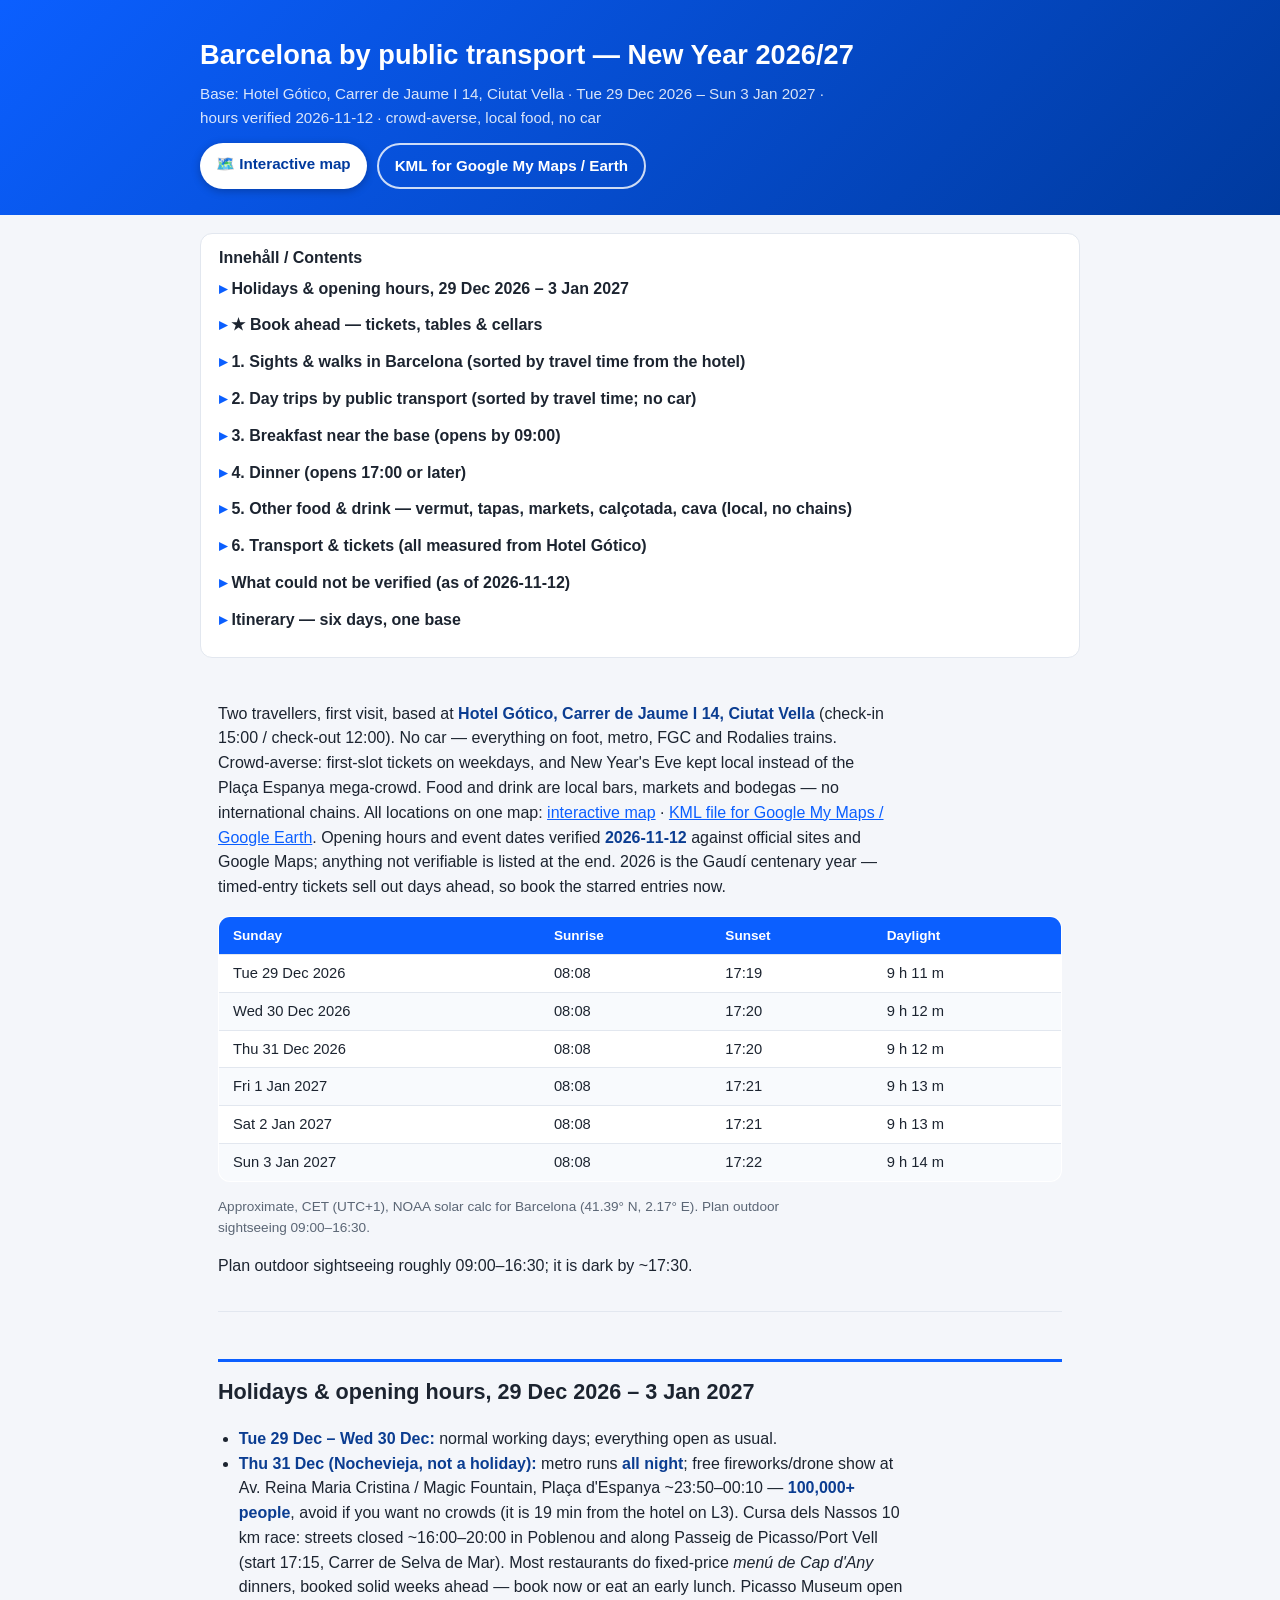
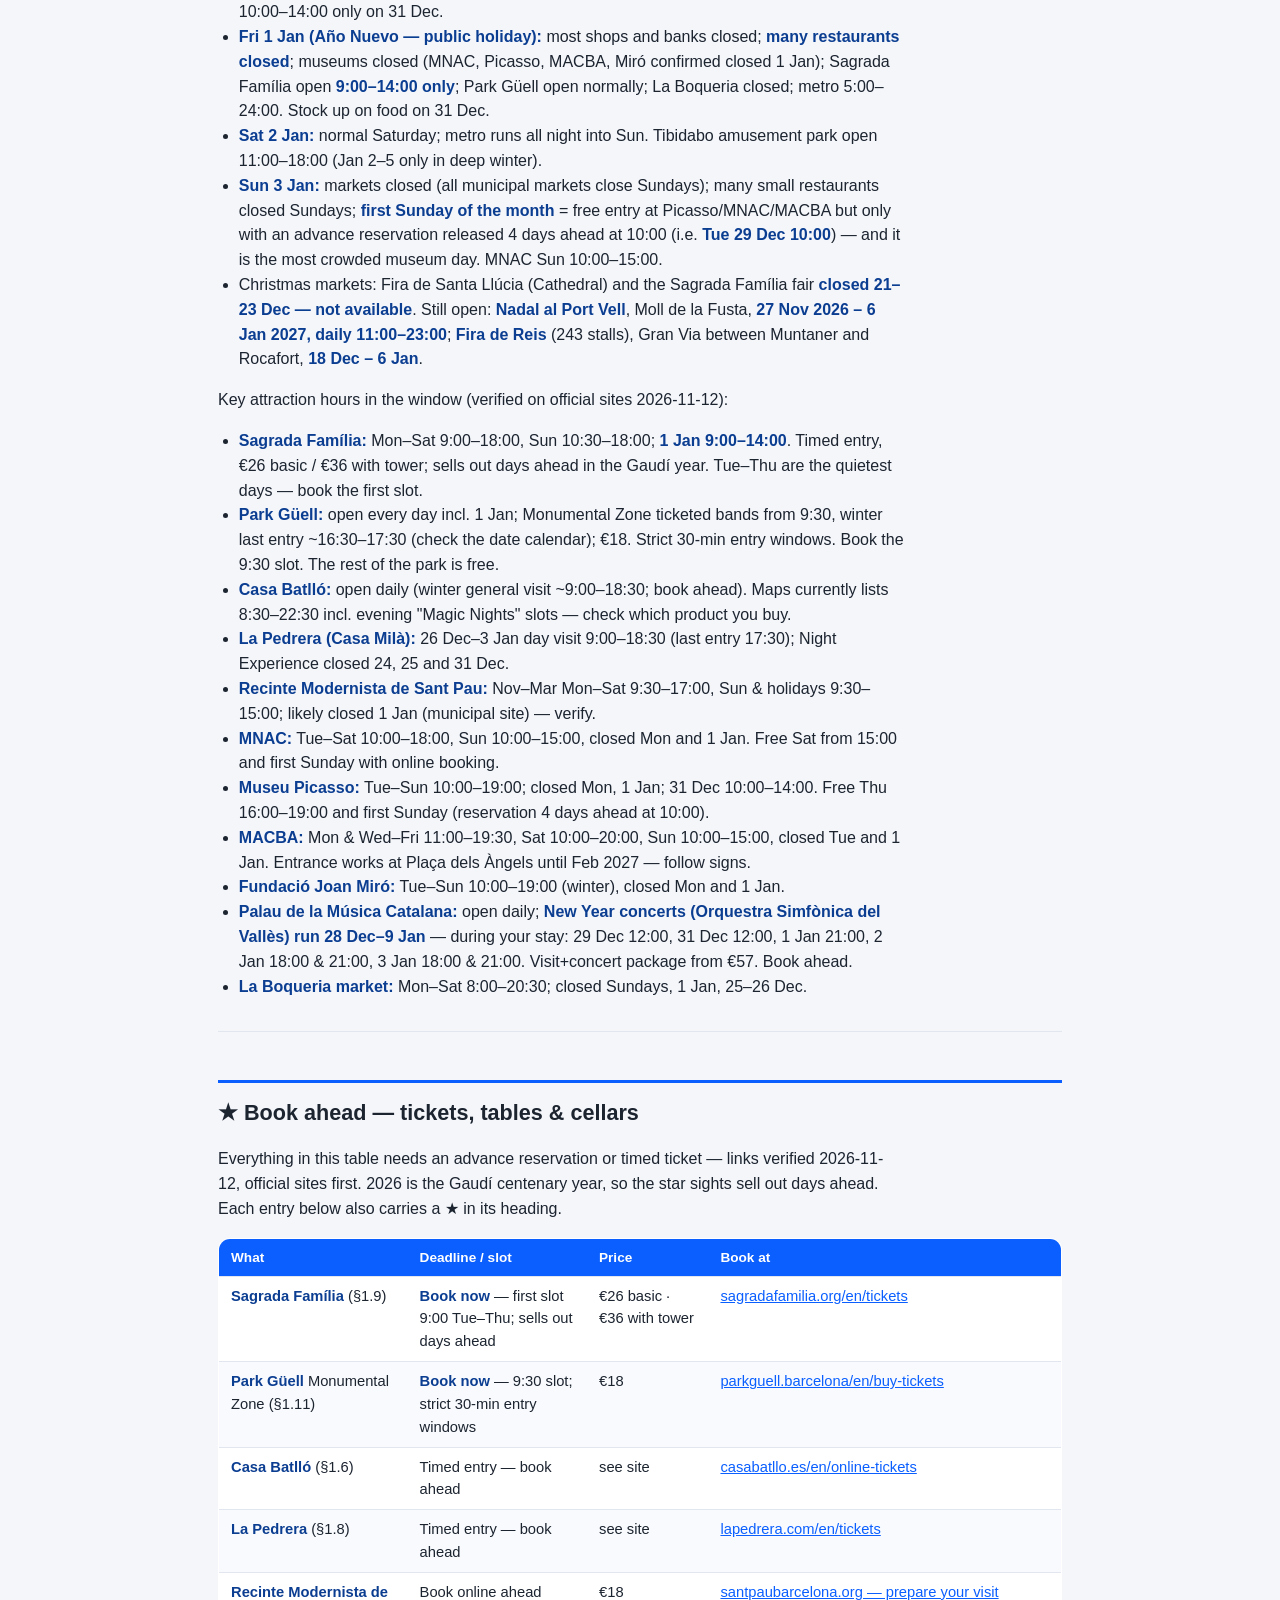
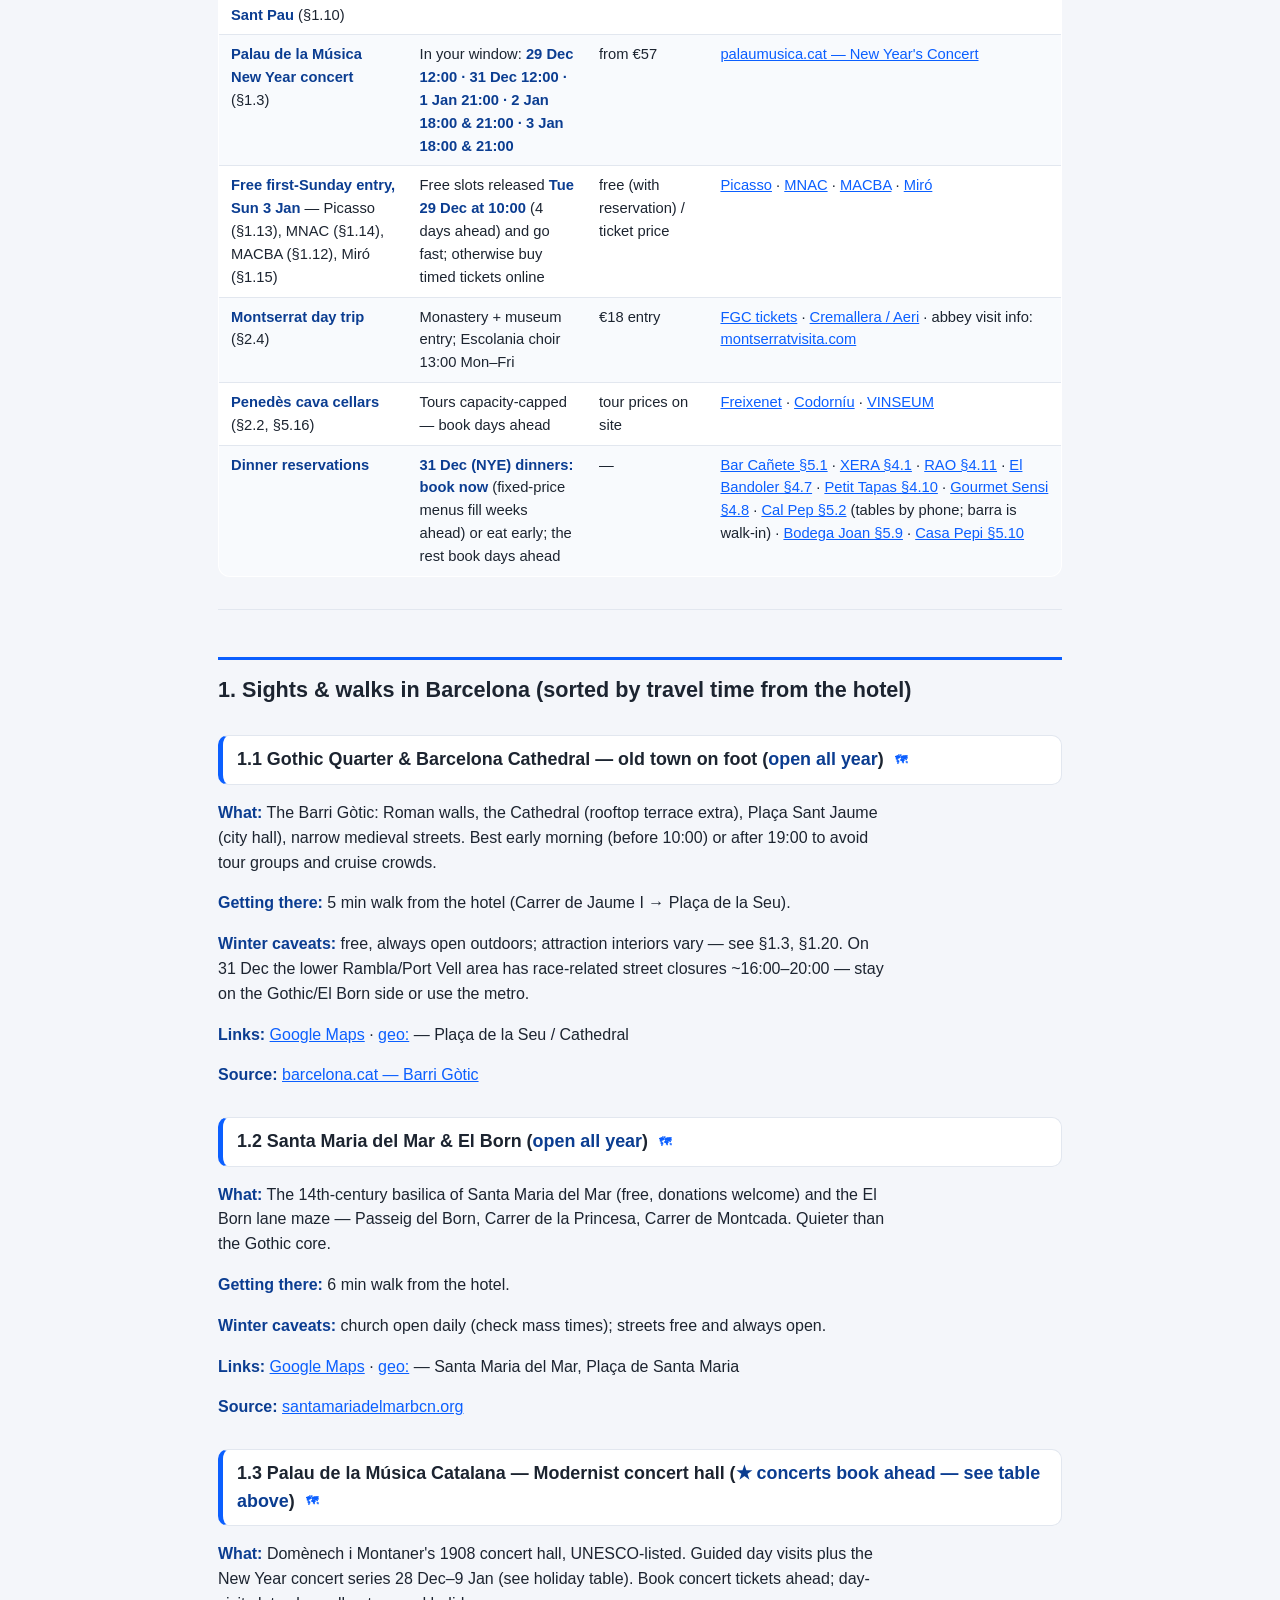
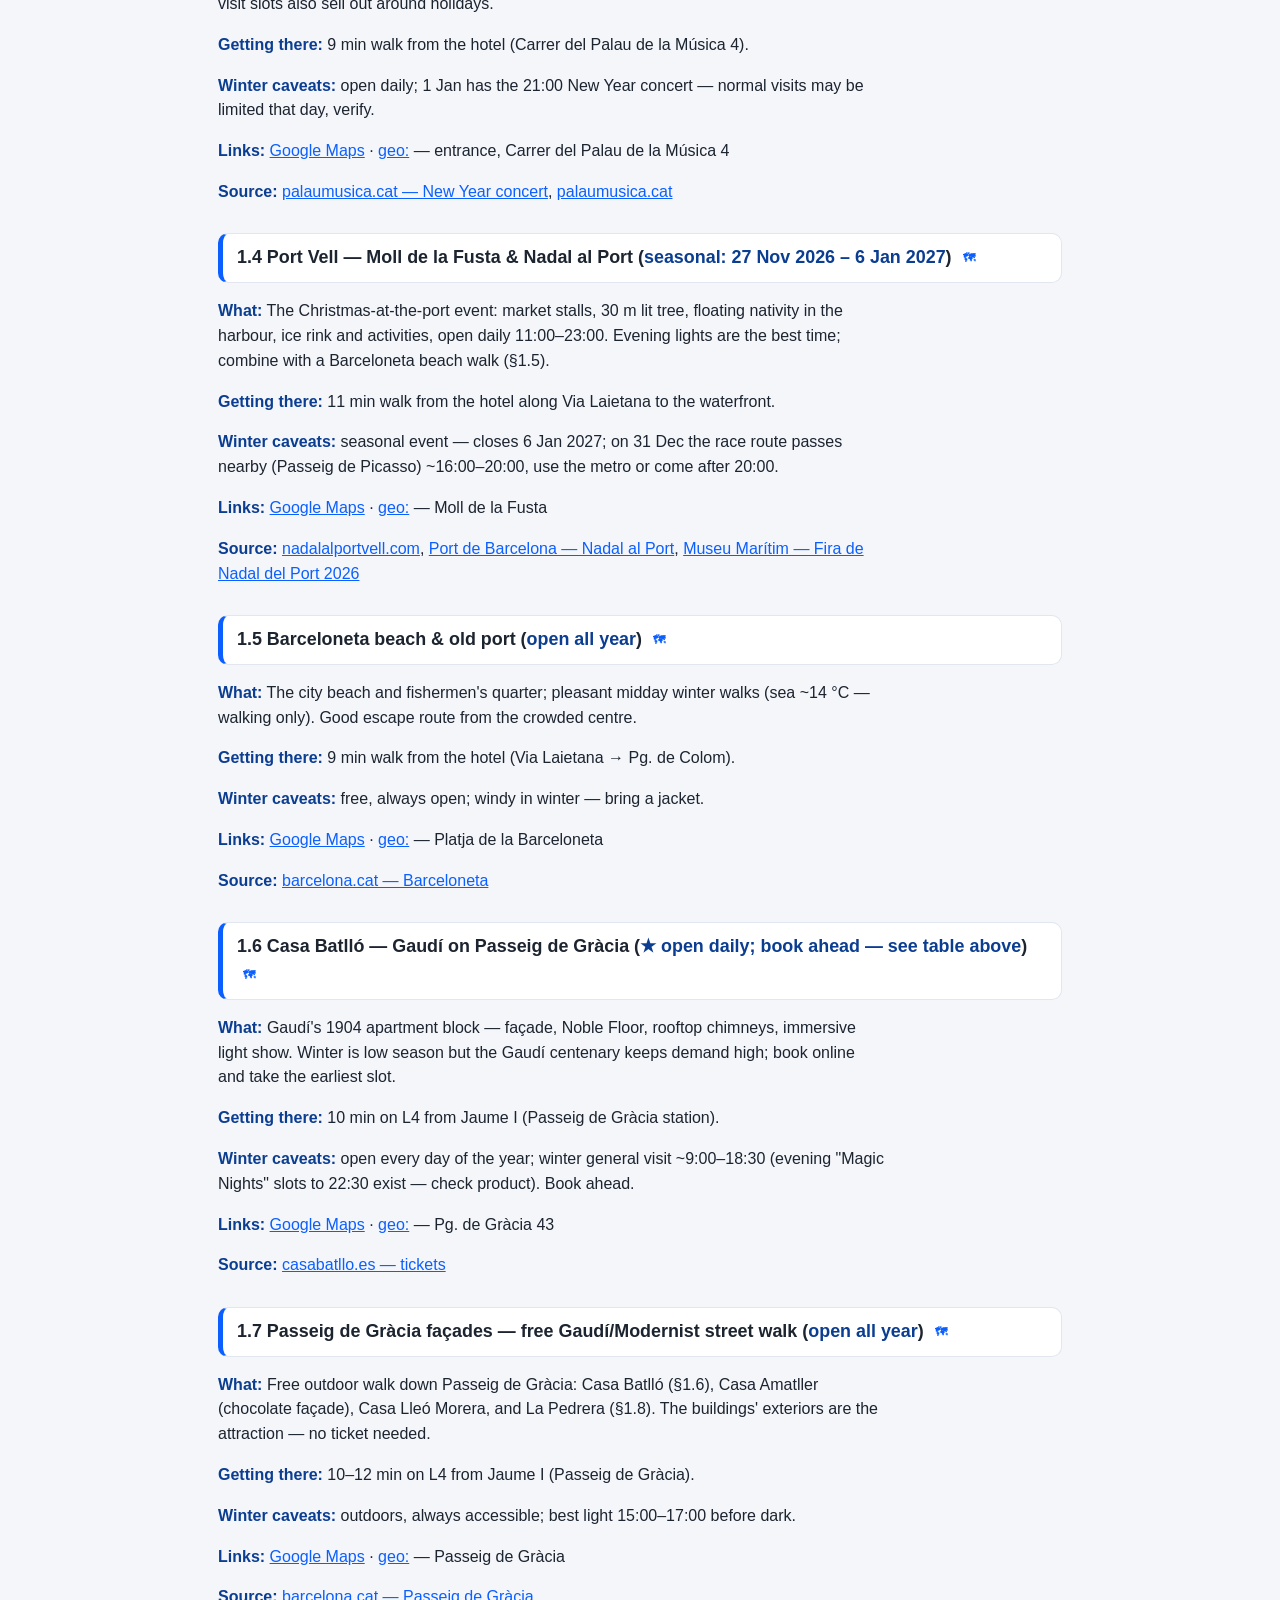
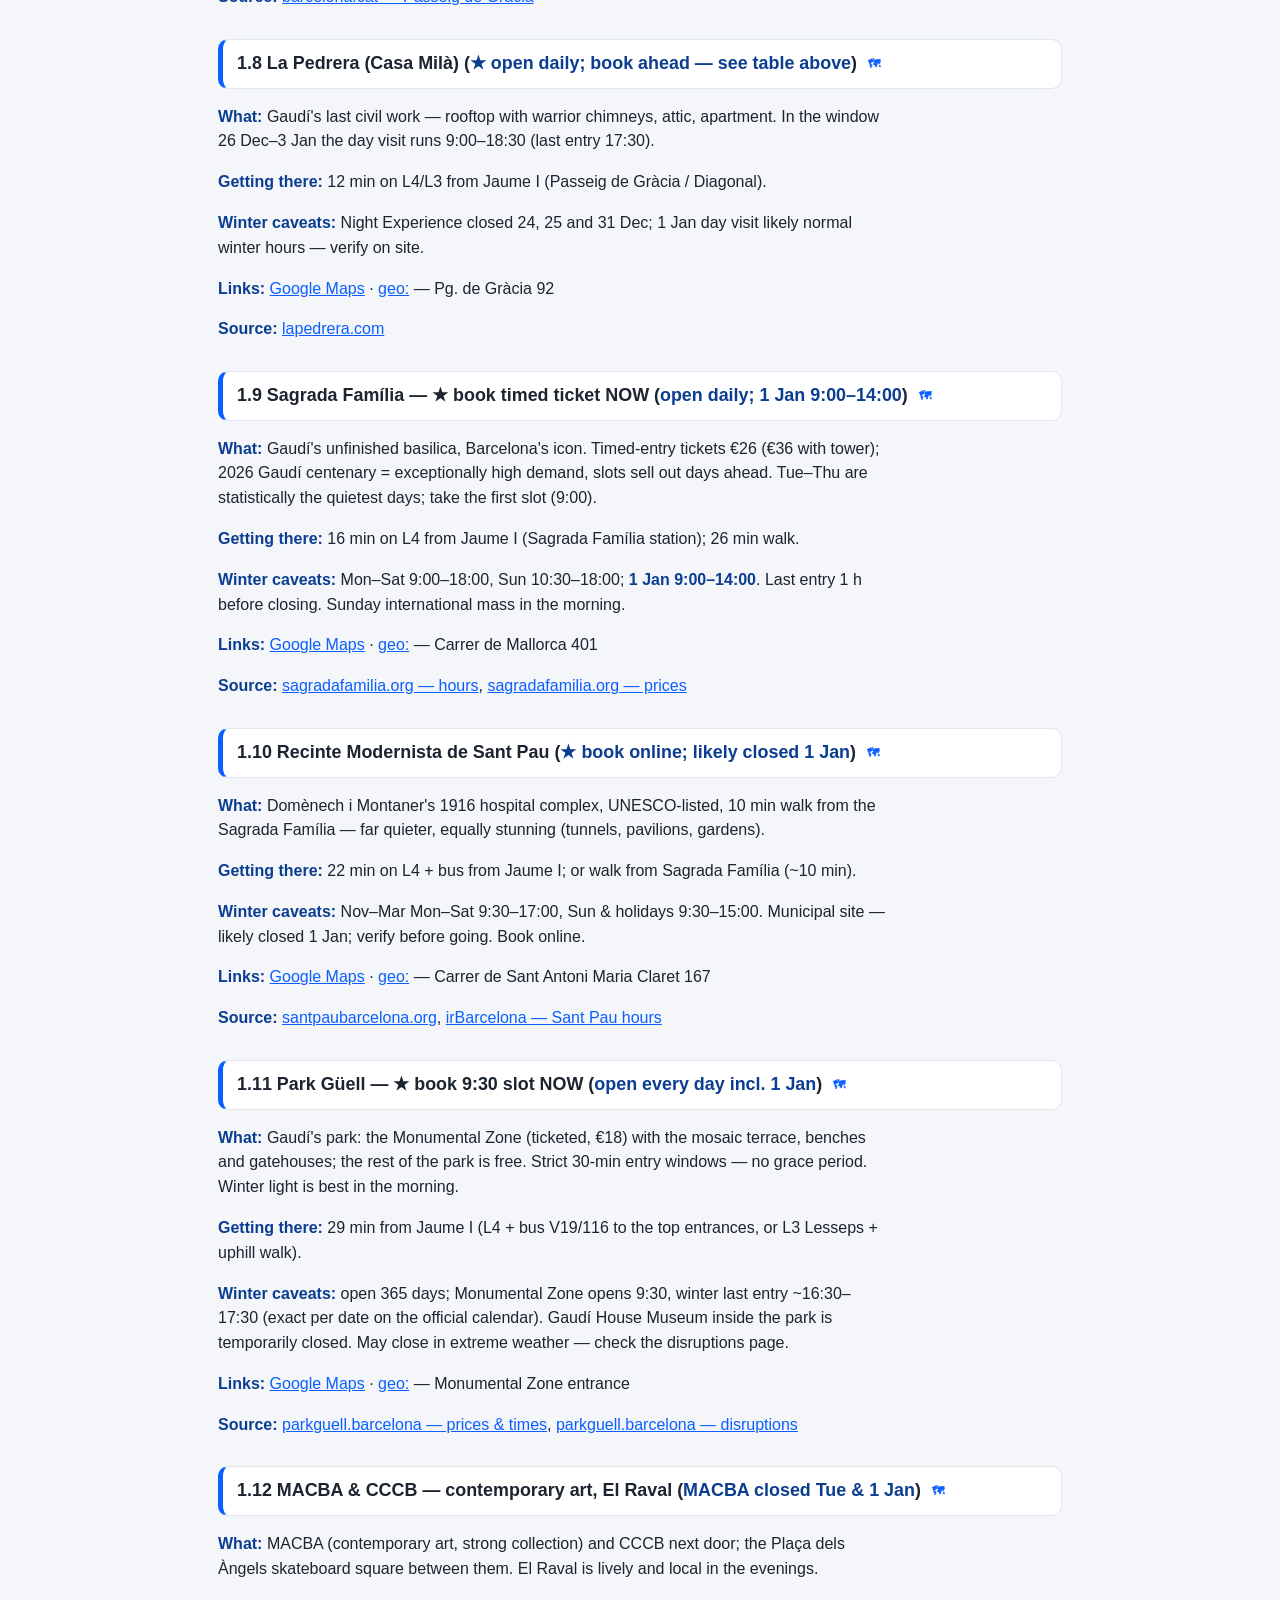
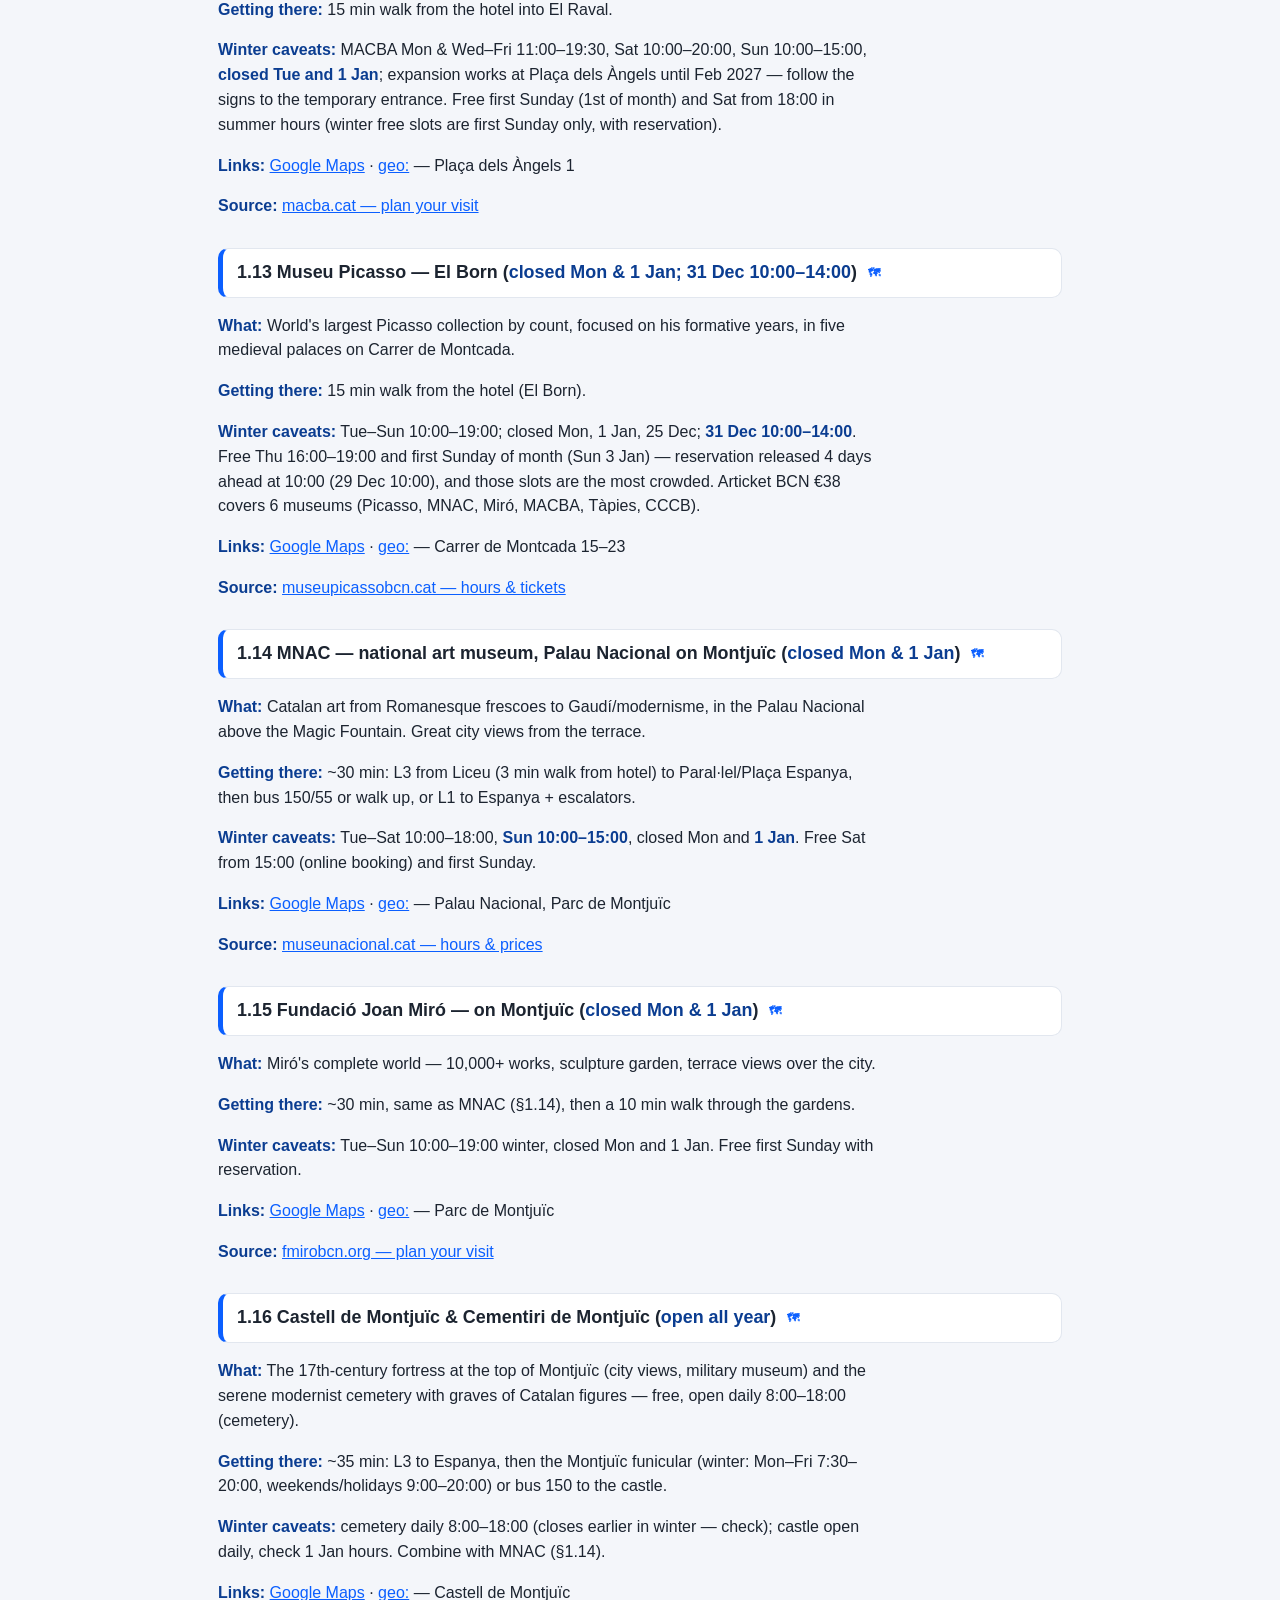
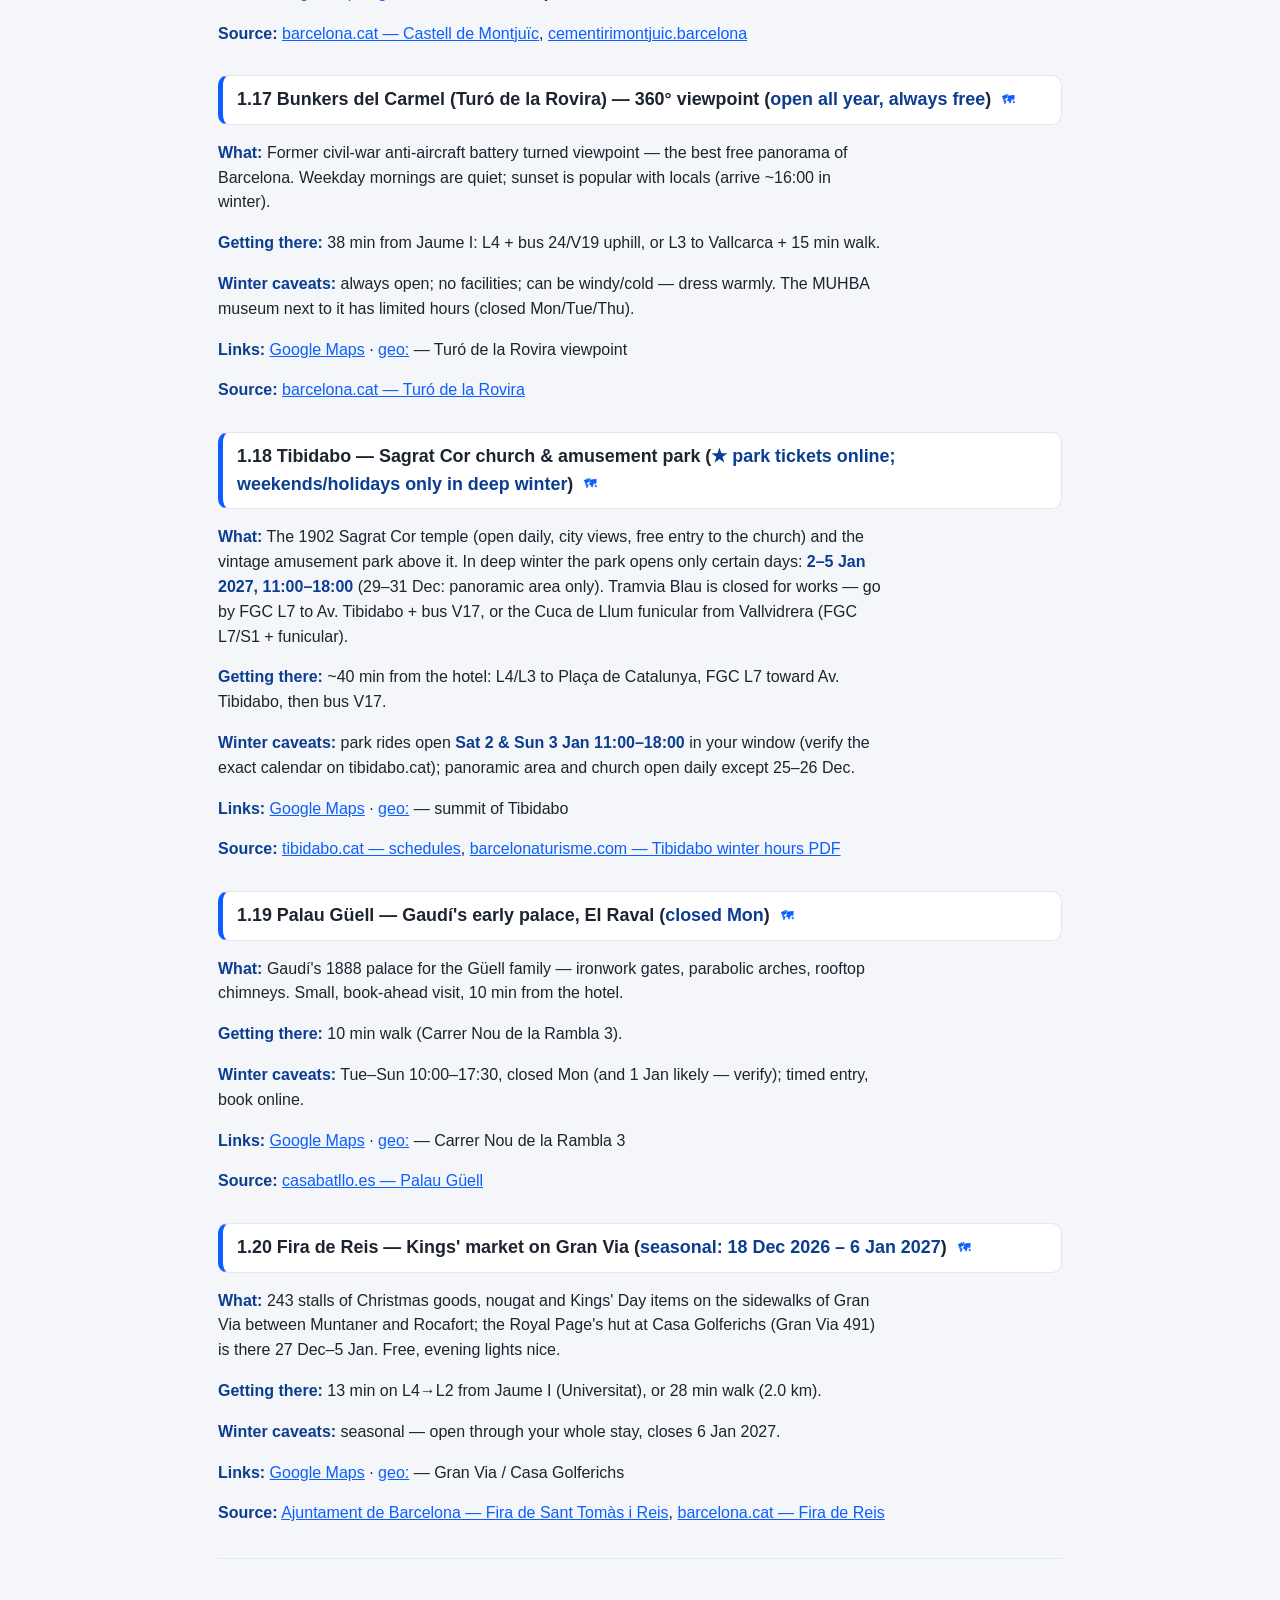
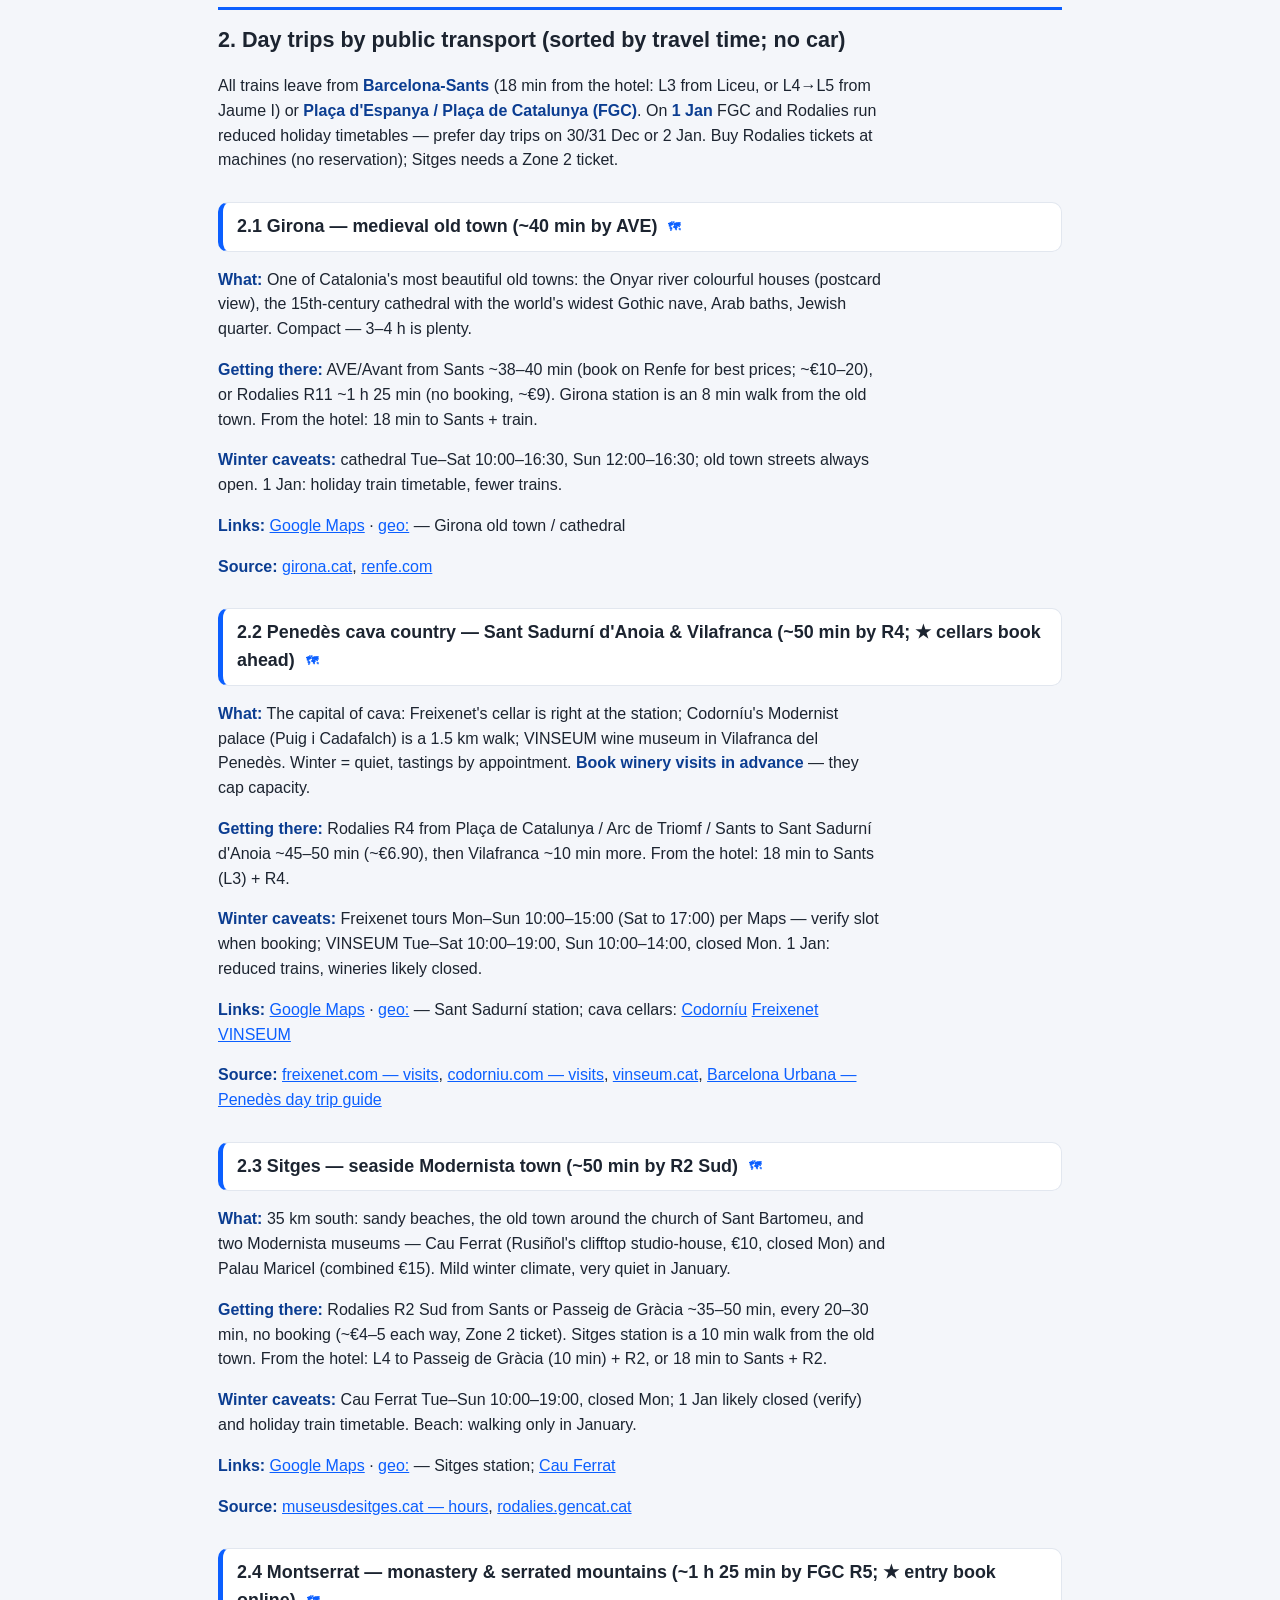
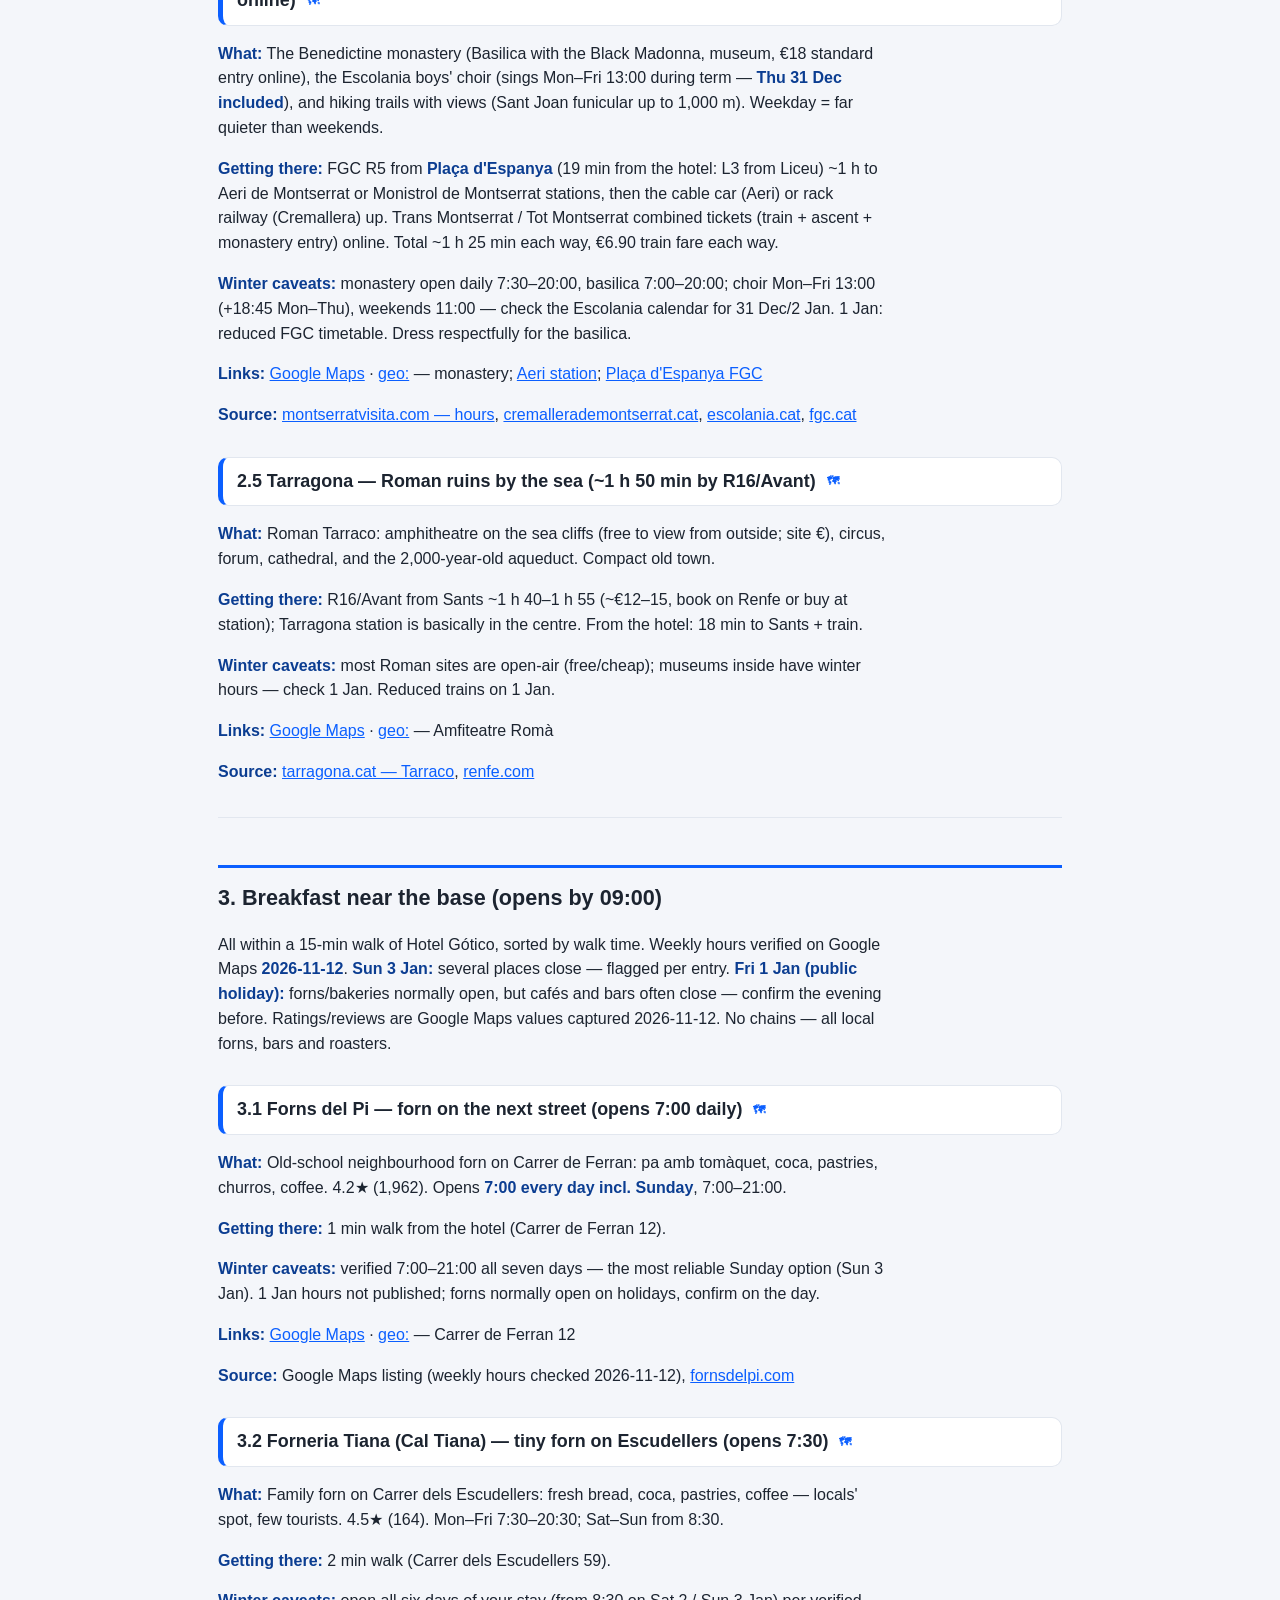
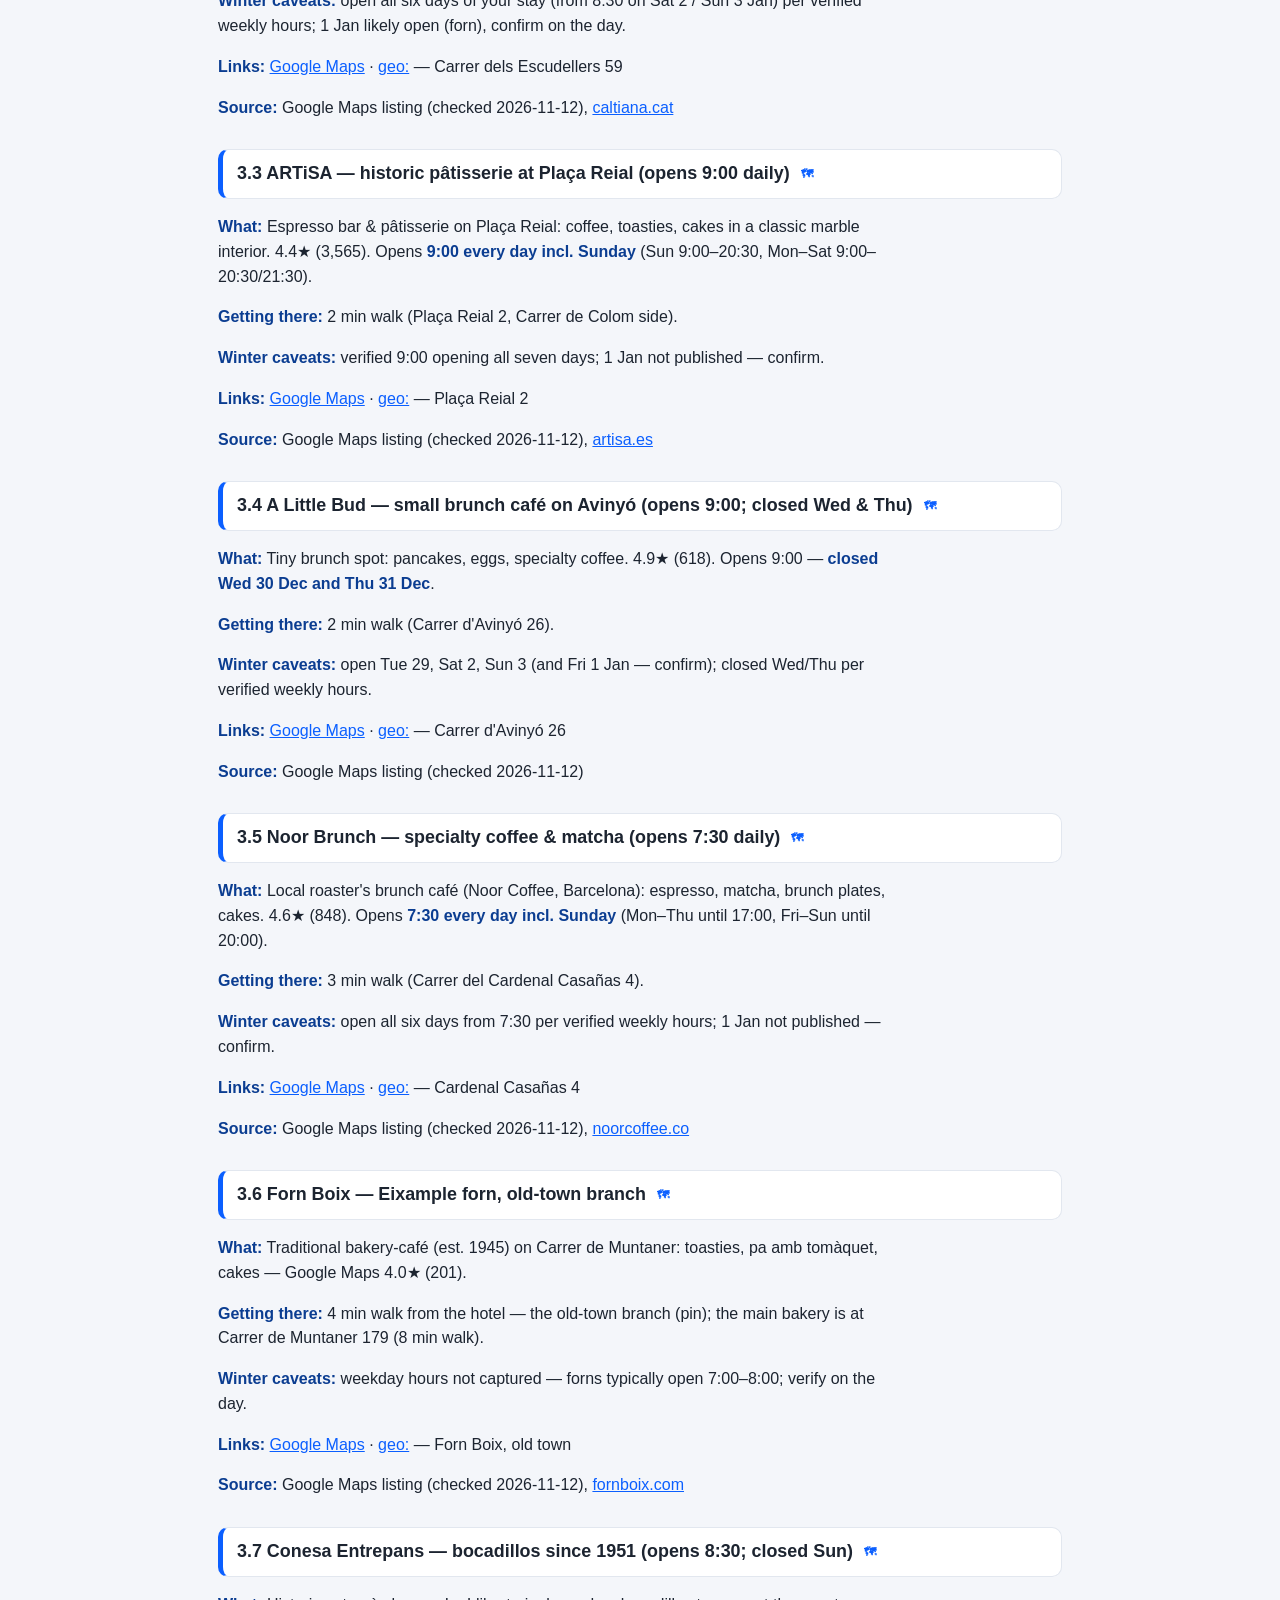
==== commit df34b97d: "Barcelona guide: render Book-ahead table as HTML table; drop non-booking rows (TMB, AVE, Tibidabo) G" ====
--- a/artifacts/barcelona-dec-2026/index.html
+++ b/artifacts/barcelona-dec-2026/index.html
@@ -52,6 +52,10 @@
 h2#daylight-in-novemberdecember-2026 { border-top:0; padding-top:0; margin-top:1.2em; }
 
 .maplink { font-size:.68em; text-decoration:none; margin-left:6px; vertical-align:middle; }
+table { border-collapse:collapse; margin:14px 0; width:100%; background:var(--card); border:1px solid var(--line); border-radius:12px; overflow:hidden; font-size:.92rem; }
+table th { background:#0b5fff; color:#fff; text-align:left; padding:8px 12px; font-size:.85rem; }
+table td { padding:8px 12px; border-top:1px solid var(--line); vertical-align:top; }
+table tr:nth-child(even) td { background:#f8fafd; }
 </style>
 </head>
 <body>
@@ -72,7 +76,7 @@
 <hr>
 <h2 id="book-ahead-tickets-tables-cellars">★ Book ahead — tickets, tables &amp; cellars</h2>
 <p>Everything in this table needs an advance reservation or timed ticket — links verified 2026-11-12, official sites first. 2026 is the Gaudí centenary year, so the star sights sell out days ahead. Each entry below also carries a ★ in its heading.</p>
-<p>| What | Deadline / slot | Price | Book at | |---|---|---|---| | <strong>Sagrada Família</strong> (§1.9) | <strong>Book now</strong> — first slot 9:00 Tue–Thu; sells out days ahead | €26 basic · €36 with tower | <a target="_blank" rel="noopener" href="https://sagradafamilia.org/en/tickets">sagradafamilia.org/en/tickets</a> | | <strong>Park Güell</strong> Monumental Zone (§1.11) | <strong>Book now</strong> — 9:30 slot; strict 30-min entry windows | €18 | <a target="_blank" rel="noopener" href="https://parkguell.barcelona/en/buy-tickets">parkguell.barcelona/en/buy-tickets</a> | | <strong>Casa Batlló</strong> (§1.6) | Timed entry — book ahead | see site | <a target="_blank" rel="noopener" href="https://www.casabatllo.es/en/online-tickets/">casabatllo.es/en/online-tickets</a> | | <strong>La Pedrera</strong> (§1.8) | Timed entry — book ahead | see site | <a target="_blank" rel="noopener" href="https://www.lapedrera.com/en/tickets/">lapedrera.com/en/tickets</a> | | <strong>Recinte Modernista de Sant Pau</strong> (§1.10) | Book online ahead | €18 | <a target="_blank" rel="noopener" href="https://santpaubarcelona.org/en/prepara-la-teva-visita/">santpaubarcelona.org — prepare your visit</a> | | <strong>Palau de la Música New Year concert</strong> (§1.3) | In your window: <strong>29 Dec 12:00 · 31 Dec 12:00 · 1 Jan 21:00 · 2 Jan 18:00 &amp; 21:00 · 3 Jan 18:00 &amp; 21:00</strong> | from €57 | <a target="_blank" rel="noopener" href="https://www.palaumusica.cat/en/new-year-s-concert_1623745">palaumusica.cat — New Year's Concert</a> | | <strong>Free first-Sunday entry, Sun 3 Jan</strong> — Picasso (§1.13), MNAC (§1.14), MACBA (§1.12), Miró (§1.15) | Free slots released <strong>Tue 29 Dec at 10:00</strong> (4 days ahead) and go fast; otherwise buy timed tickets online | free (with reservation) / ticket price | <a target="_blank" rel="noopener" href="https://museupicassobcn.cat/en/plan-your-visit/buy-tickets-and-opening-hours">Picasso</a> · <a target="_blank" rel="noopener" href="https://www.museunacional.cat/es/compra-de-entradas-online">MNAC</a> · <a target="_blank" rel="noopener" href="https://www.macba.cat/en/plan-your-visit/free-entrance-and-discount-admission/">MACBA</a> · <a target="_blank" rel="noopener" href="https://www.fmirobcn.org/en/visit-us/tickets/">Miró</a> | | <strong>Montserrat day trip</strong> (§2.4) | Monastery + museum entry; Escolania choir 13:00 Mon–Fri | €18 entry | <a target="_blank" rel="noopener" href="https://www.fgc.cat/en/tickets/">FGC tickets</a> · <a target="_blank" rel="noopener" href="https://www.cremillerademontserrat.cat/en/">Cremallera / Aeri</a> · abbey visit info: <a target="_blank" rel="noopener" href="https://www.montserratvisita.com/en/">montserratvisita.com</a> | | <strong>Penedès cava cellars</strong> (§2.2, §5.16) | Tours capacity-capped — book days ahead | tour prices on site | <a target="_blank" rel="noopener" href="https://www.freixenet.com/es/en/visit/">Freixenet</a> · <a target="_blank" rel="noopener" href="https://www.codorniu.com/en/visits/heritage-tour">Codorníu</a> · <a target="_blank" rel="noopener" href="https://vinseum.cat/en/visit-us/">VINSEUM</a> | | <strong>Girona AVE</strong> (§2.1) | Optional — advance purchase gets cheaper fares; day-of is fine | see site | <a target="_blank" rel="noopener" href="https://www.renfe.com/es/es/viajar/prepara-tu-viaje/billetes-ave-y-largadistancia/todos-los-billetes">renfe.com — AVE tickets</a> | | <strong>Tibidabo</strong> (§1.18) | Only if you go on Sat 2 Jan | see site | <a target="_blank" rel="noopener" href="https://tibidabo.cat/en/plan-the-visit">tibidabo.cat — plan the visit</a> | | <strong>Dinner reservations</strong> | <strong>31 Dec (NYE) dinners: book now</strong> (fixed-price menus fill weeks ahead) or eat early; the rest book days ahead | — | <a target="_blank" rel="noopener" href="https://barcanete.com/en/bookings/">Bar Cañete §5.1</a> · <a target="_blank" rel="noopener" href="https://www.xerarestaurant.com/">XERA §4.1</a> · <a target="_blank" rel="noopener" href="https://raobcn.com/#!/reservations">RAO §4.11</a> · <a target="_blank" rel="noopener" href="https://la-alcoba.com/el-bandoler/#reserva">El Bandoler §4.7</a> · <a target="_blank" rel="noopener" href="https://bookings.zenchef.com/results?rid=353408">Petit Tapas §4.10</a> · <a target="_blank" rel="noopener" href="https://bookings.zenchef.com/results?rid=353405">Gourmet Sensi §4.8</a> · <a target="_blank" rel="noopener" href="https://www.calpep.com/">Cal Pep §5.2</a> (tables by phone; barra is walk-in) · <a target="_blank" rel="noopener" href="https://www.bodegajoan.com/">Bodega Joan §5.9</a> · <a target="_blank" rel="noopener" href="https://casapepirestaurant.com/">Casa Pepi §5.10</a> | | <strong>TMB metro/bus tickets</strong> | No advance needed — station machines or online on arrival | T-casual €13 · T-familiar €11.50 · T-dia €12 | <a target="_blank" rel="noopener" href="https://www.tmb.cat/en/barcelona-fares-metro-bus/purchase-tickets-online">tmb.cat — purchase tickets online</a> |</p>
+<table><thead><tr><th>What</th><th>Deadline / slot</th><th>Price</th><th>Book at</th></tr></thead><tbody><tr><td><strong>Sagrada Família</strong> (§1.9)</td><td><strong>Book now</strong> — first slot 9:00 Tue–Thu; sells out days ahead</td><td>€26 basic · €36 with tower</td><td><a target="_blank" rel="noopener" href="https://sagradafamilia.org/en/tickets">sagradafamilia.org/en/tickets</a></td></tr><tr><td><strong>Park Güell</strong> Monumental Zone (§1.11)</td><td><strong>Book now</strong> — 9:30 slot; strict 30-min entry windows</td><td>€18</td><td><a target="_blank" rel="noopener" href="https://parkguell.barcelona/en/buy-tickets">parkguell.barcelona/en/buy-tickets</a></td></tr><tr><td><strong>Casa Batlló</strong> (§1.6)</td><td>Timed entry — book ahead</td><td>see site</td><td><a target="_blank" rel="noopener" href="https://www.casabatllo.es/en/online-tickets/">casabatllo.es/en/online-tickets</a></td></tr><tr><td><strong>La Pedrera</strong> (§1.8)</td><td>Timed entry — book ahead</td><td>see site</td><td><a target="_blank" rel="noopener" href="https://www.lapedrera.com/en/tickets/">lapedrera.com/en/tickets</a></td></tr><tr><td><strong>Recinte Modernista de Sant Pau</strong> (§1.10)</td><td>Book online ahead</td><td>€18</td><td><a target="_blank" rel="noopener" href="https://santpaubarcelona.org/en/prepara-la-teva-visita/">santpaubarcelona.org — prepare your visit</a></td></tr><tr><td><strong>Palau de la Música New Year concert</strong> (§1.3)</td><td>In your window: <strong>29 Dec 12:00 · 31 Dec 12:00 · 1 Jan 21:00 · 2 Jan 18:00 &amp; 21:00 · 3 Jan 18:00 &amp; 21:00</strong></td><td>from €57</td><td><a target="_blank" rel="noopener" href="https://www.palaumusica.cat/en/new-year-s-concert_1623745">palaumusica.cat — New Year's Concert</a></td></tr><tr><td><strong>Free first-Sunday entry, Sun 3 Jan</strong> — Picasso (§1.13), MNAC (§1.14), MACBA (§1.12), Miró (§1.15)</td><td>Free slots released <strong>Tue 29 Dec at 10:00</strong> (4 days ahead) and go fast; otherwise buy timed tickets online</td><td>free (with reservation) / ticket price</td><td><a target="_blank" rel="noopener" href="https://museupicassobcn.cat/en/plan-your-visit/buy-tickets-and-opening-hours">Picasso</a> · <a target="_blank" rel="noopener" href="https://www.museunacional.cat/es/compra-de-entradas-online">MNAC</a> · <a target="_blank" rel="noopener" href="https://www.macba.cat/en/plan-your-visit/free-entrance-and-discount-admission/">MACBA</a> · <a target="_blank" rel="noopener" href="https://www.fmirobcn.org/en/visit-us/tickets/">Miró</a></td></tr><tr><td><strong>Montserrat day trip</strong> (§2.4)</td><td>Monastery + museum entry; Escolania choir 13:00 Mon–Fri</td><td>€18 entry</td><td><a target="_blank" rel="noopener" href="https://www.fgc.cat/en/tickets/">FGC tickets</a> · <a target="_blank" rel="noopener" href="https://www.cremillerademontserrat.cat/en/">Cremallera / Aeri</a> · abbey visit info: <a target="_blank" rel="noopener" href="https://www.montserratvisita.com/en/">montserratvisita.com</a></td></tr><tr><td><strong>Penedès cava cellars</strong> (§2.2, §5.16)</td><td>Tours capacity-capped — book days ahead</td><td>tour prices on site</td><td><a target="_blank" rel="noopener" href="https://www.freixenet.com/es/en/visit/">Freixenet</a> · <a target="_blank" rel="noopener" href="https://www.codorniu.com/en/visits/heritage-tour">Codorníu</a> · <a target="_blank" rel="noopener" href="https://vinseum.cat/en/visit-us/">VINSEUM</a></td></tr><tr><td><strong>Dinner reservations</strong></td><td><strong>31 Dec (NYE) dinners: book now</strong> (fixed-price menus fill weeks ahead) or eat early; the rest book days ahead</td><td>—</td><td><a target="_blank" rel="noopener" href="https://barcanete.com/en/bookings/">Bar Cañete §5.1</a> · <a target="_blank" rel="noopener" href="https://www.xerarestaurant.com/">XERA §4.1</a> · <a target="_blank" rel="noopener" href="https://raobcn.com/#!/reservations">RAO §4.11</a> · <a target="_blank" rel="noopener" href="https://la-alcoba.com/el-bandoler/#reserva">El Bandoler §4.7</a> · <a target="_blank" rel="noopener" href="https://bookings.zenchef.com/results?rid=353408">Petit Tapas §4.10</a> · <a target="_blank" rel="noopener" href="https://bookings.zenchef.com/results?rid=353405">Gourmet Sensi §4.8</a> · <a target="_blank" rel="noopener" href="https://www.calpep.com/">Cal Pep §5.2</a> (tables by phone; barra is walk-in) · <a target="_blank" rel="noopener" href="https://www.bodegajoan.com/">Bodega Joan §5.9</a> · <a target="_blank" rel="noopener" href="https://casapepirestaurant.com/">Casa Pepi §5.10</a></td></tr></tbody></table>
 <hr>
 <h2 id="1-sights-walks-in-barcelona-sorted-by-travel-time-from-the-hotel">1. Sights &amp; walks in Barcelona (sorted by travel time from the hotel)</h2>
 <h3 id="11-gothic-quarter-barcelona-cathedral-old-town-on-foot-open-all-year">1.1 Gothic Quarter &amp; Barcelona Cathedral — old town on foot (<strong>open all year</strong>) <a class="maplink" href="map.html?p=11-gothic-quarter-barcelona-cathedral-old-town-on-foot-open-all-year" title="Show on map">🗺</a></h3>
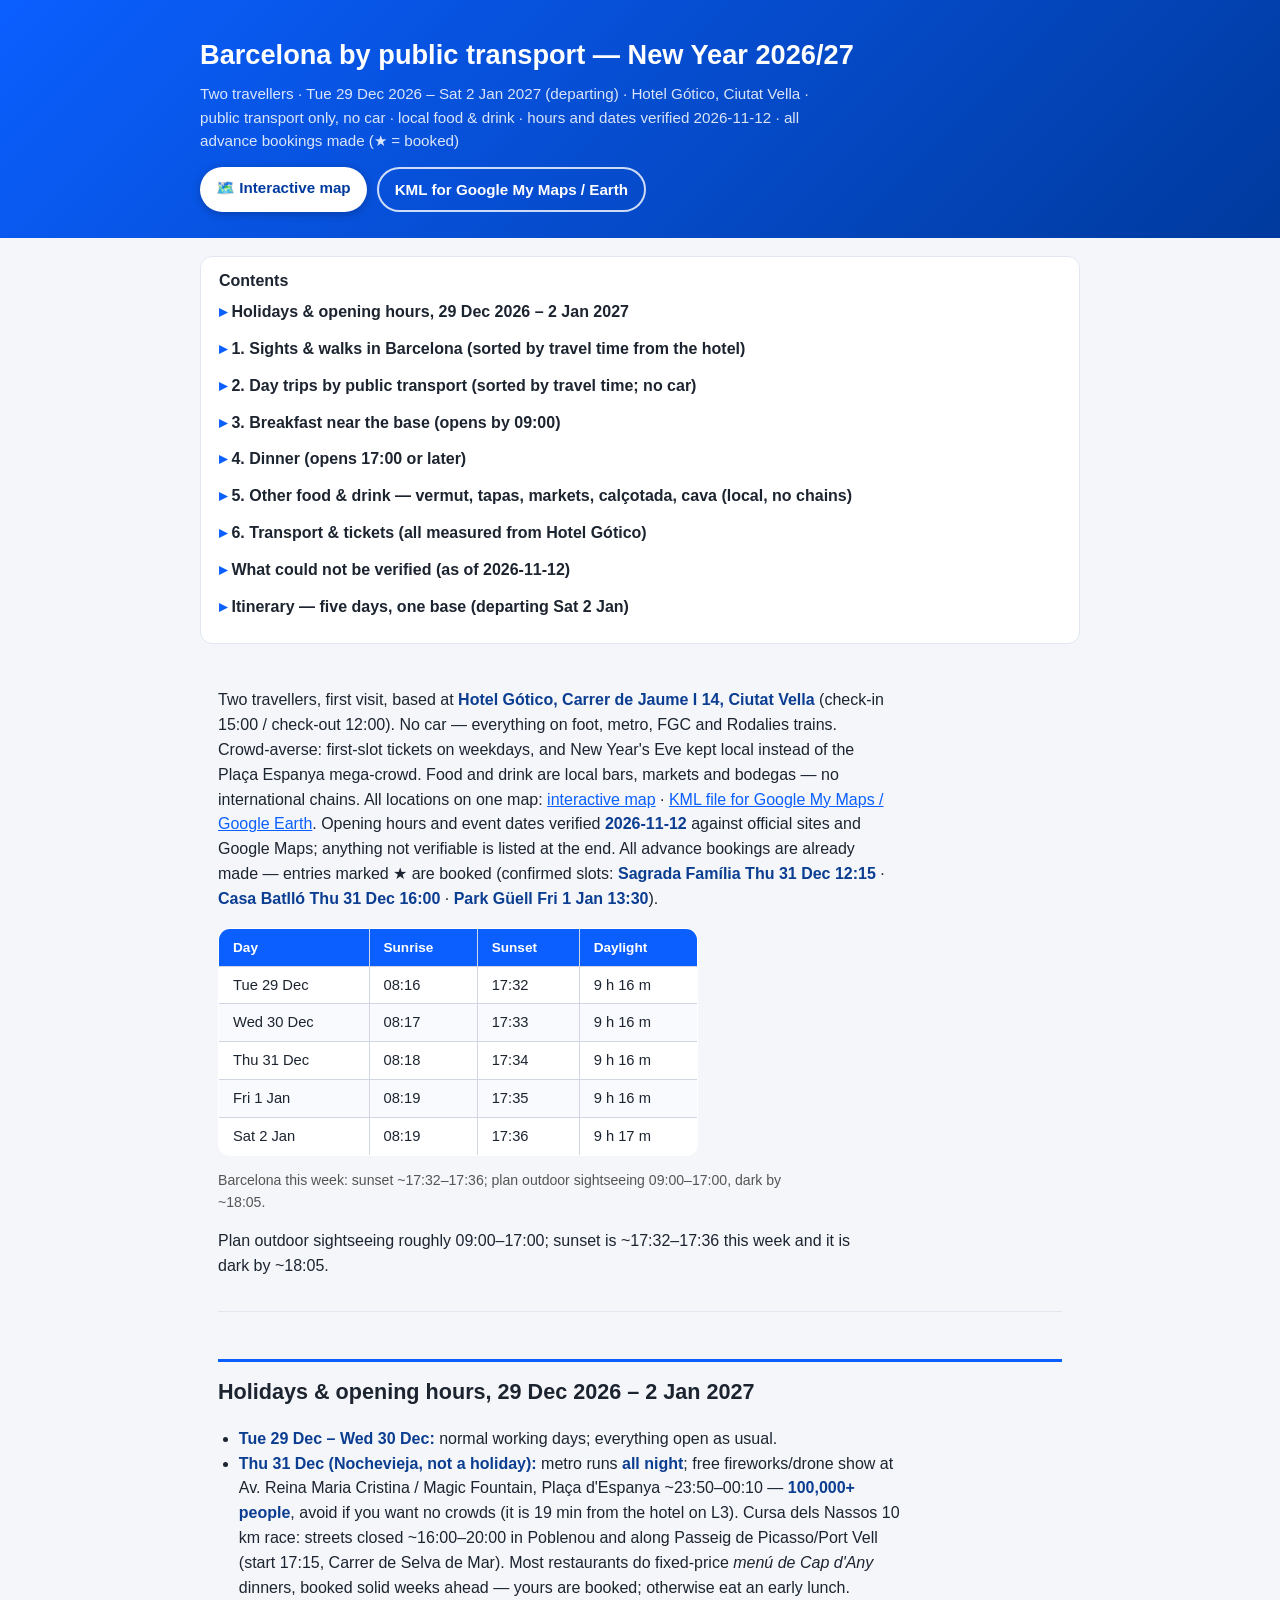
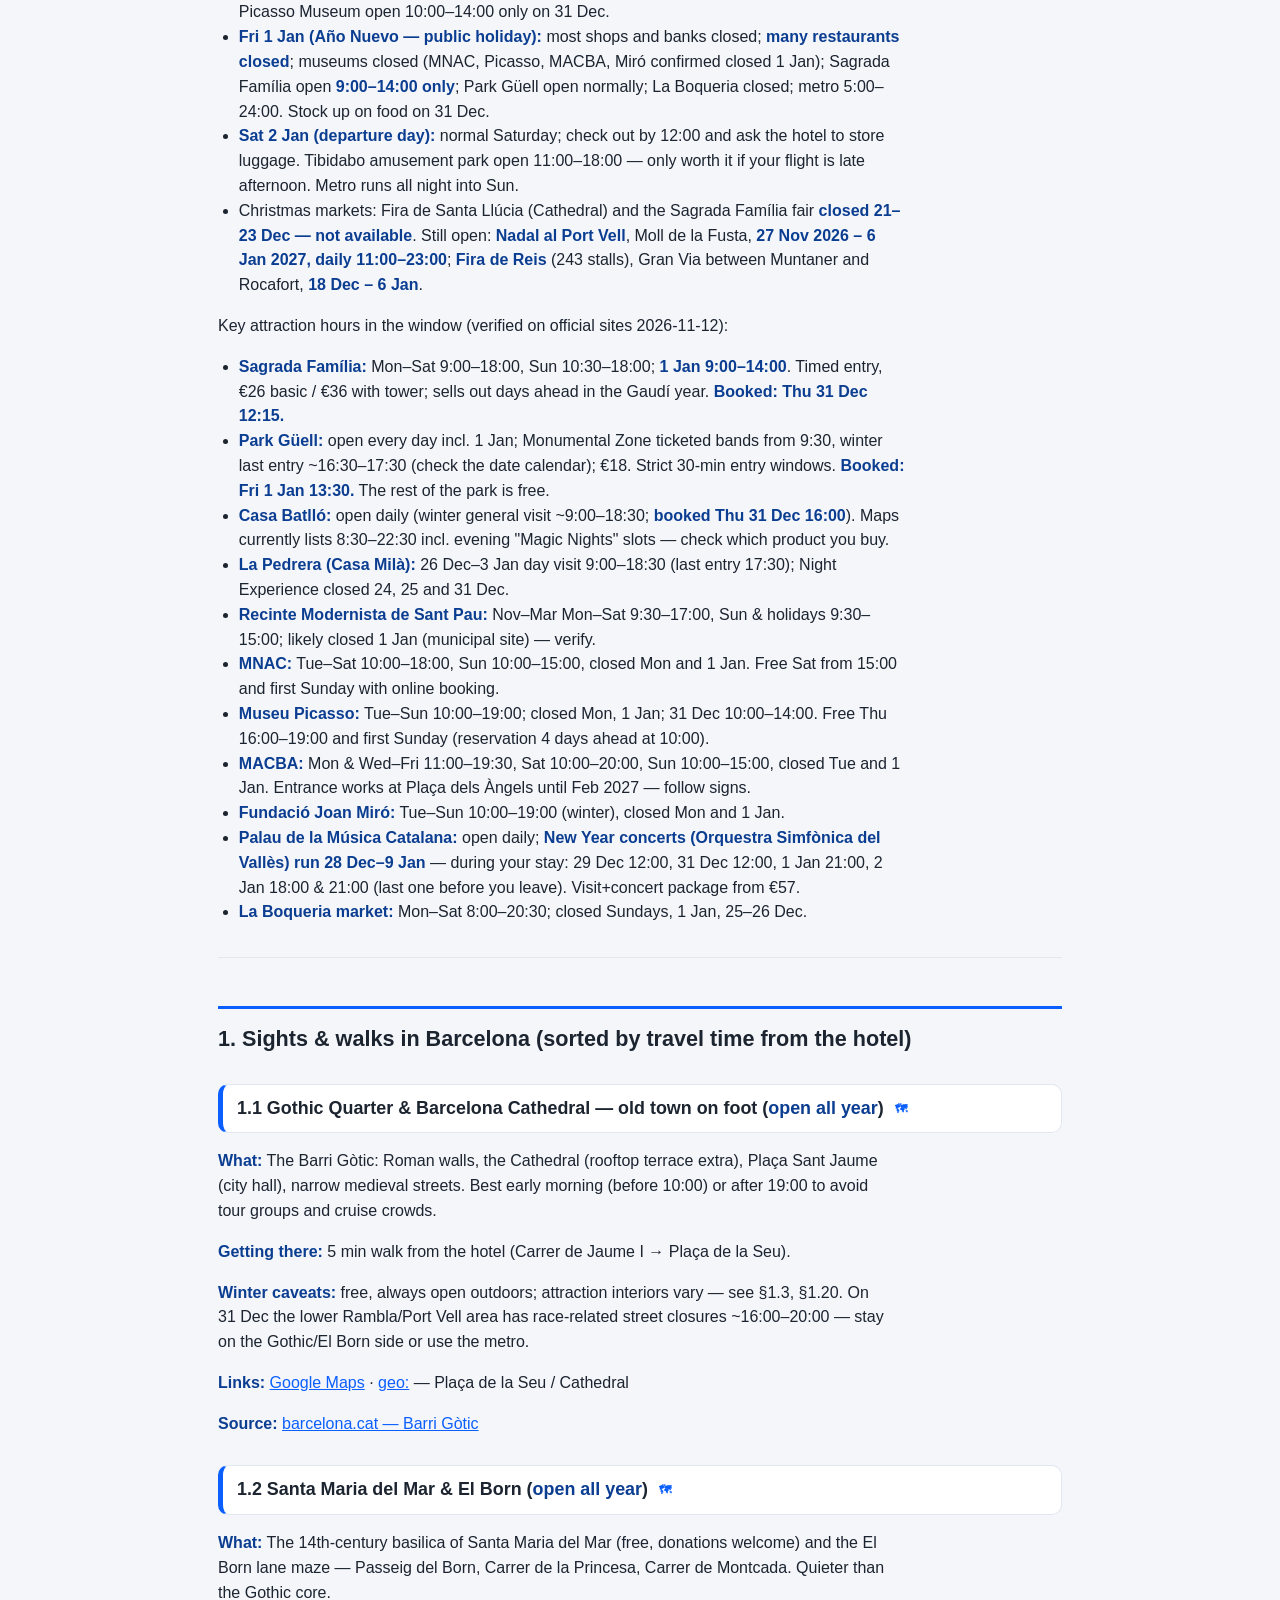
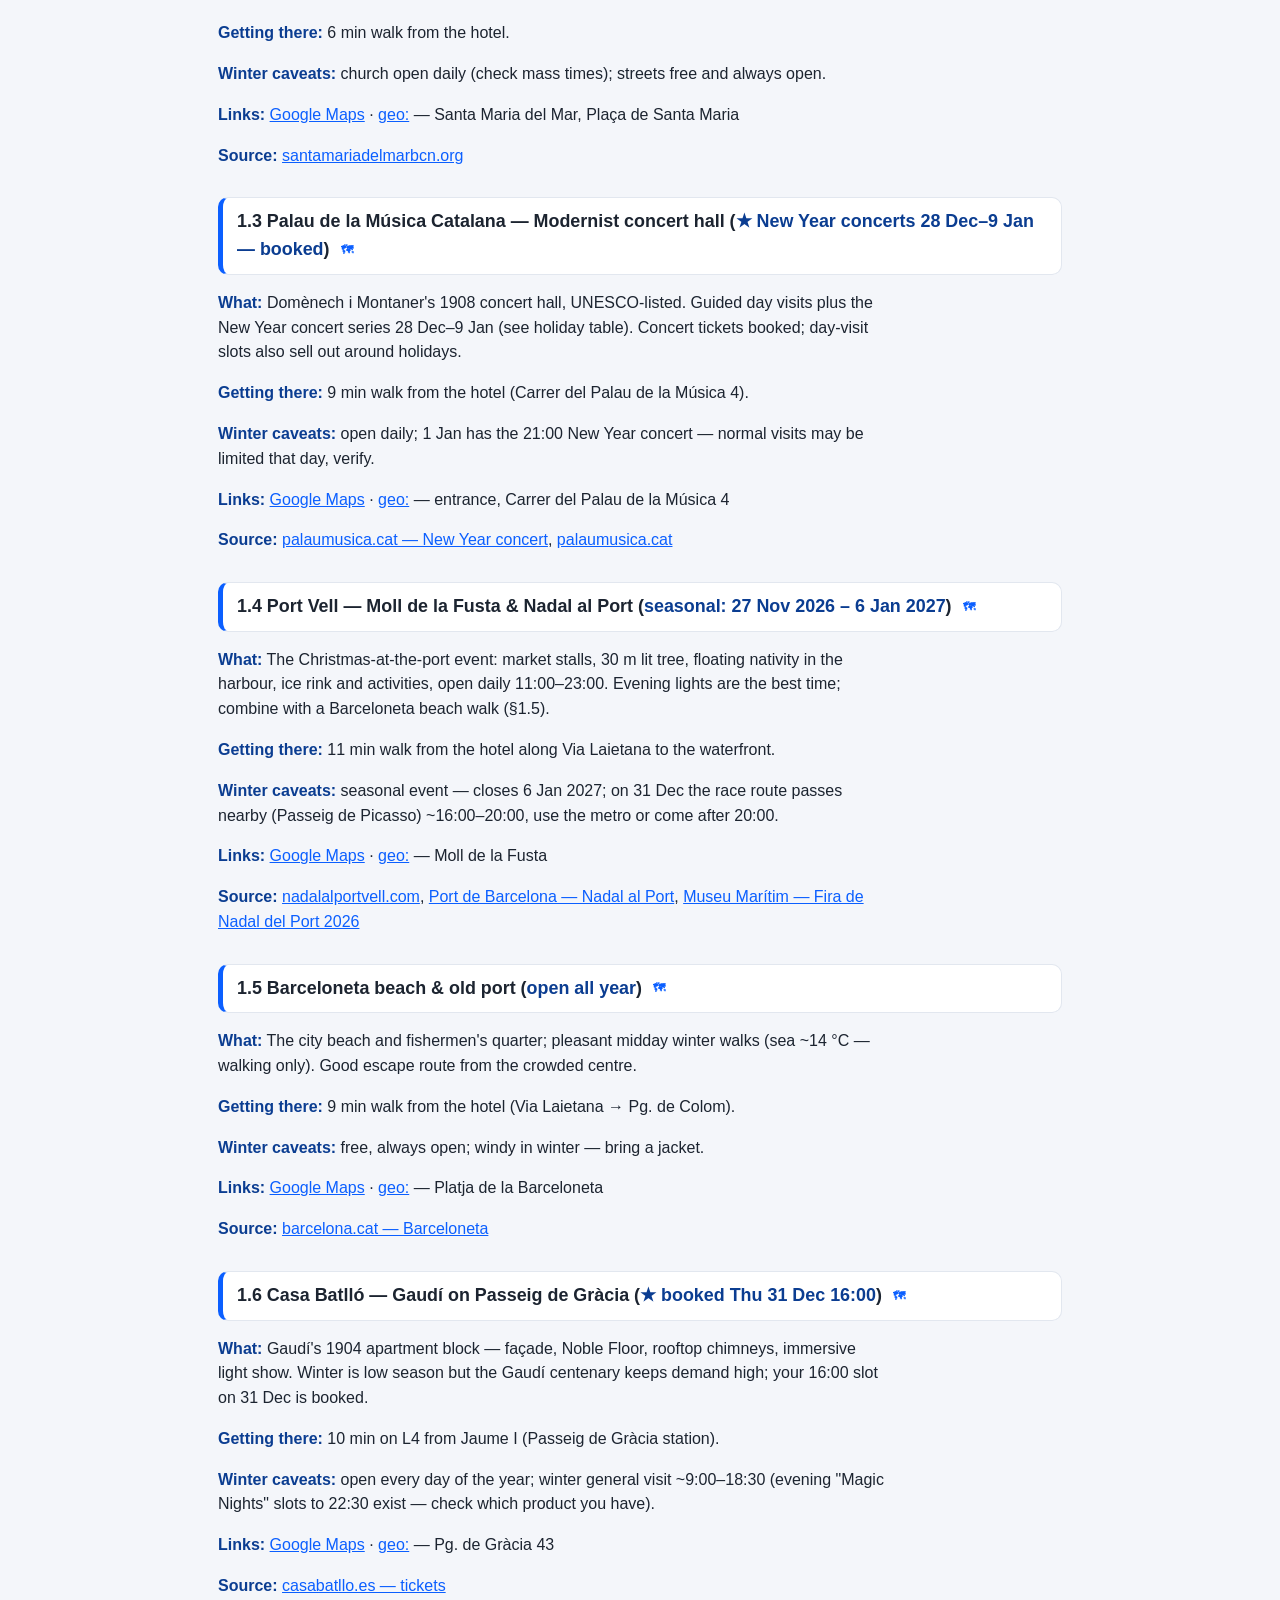
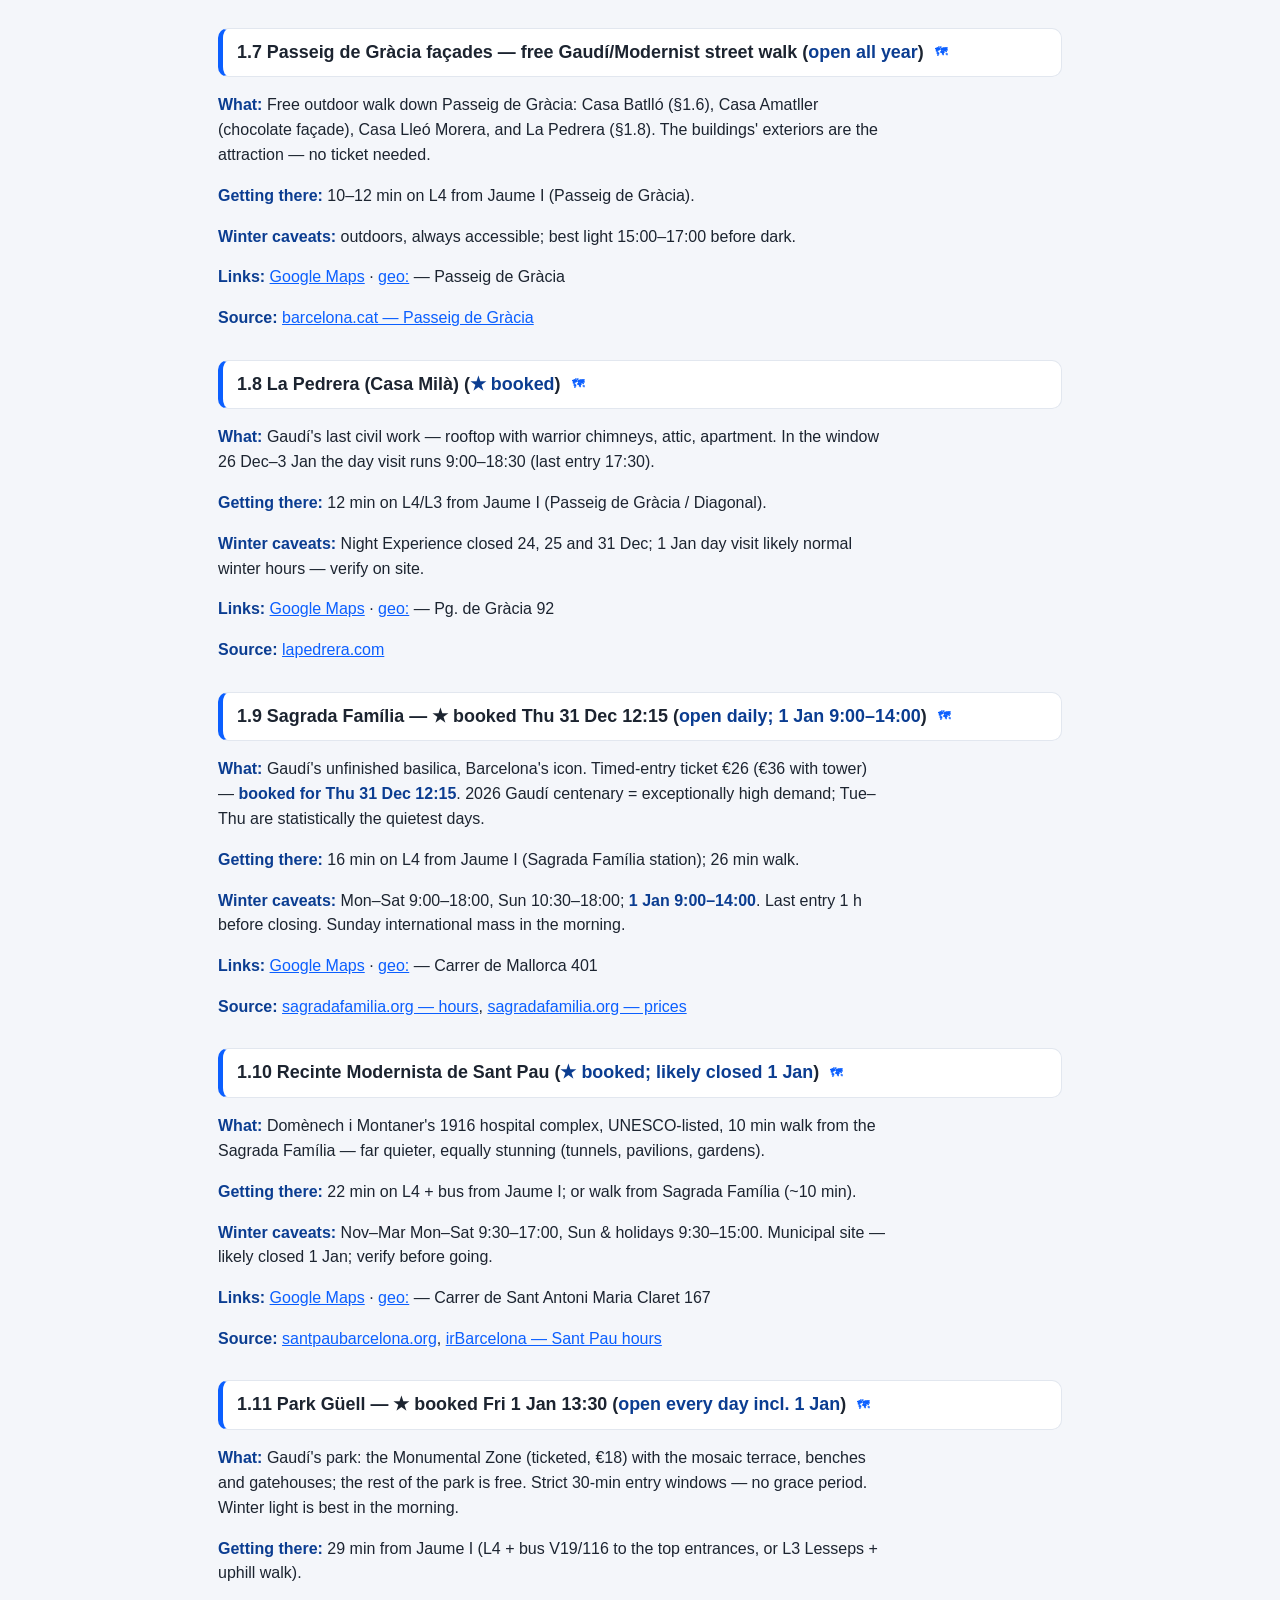
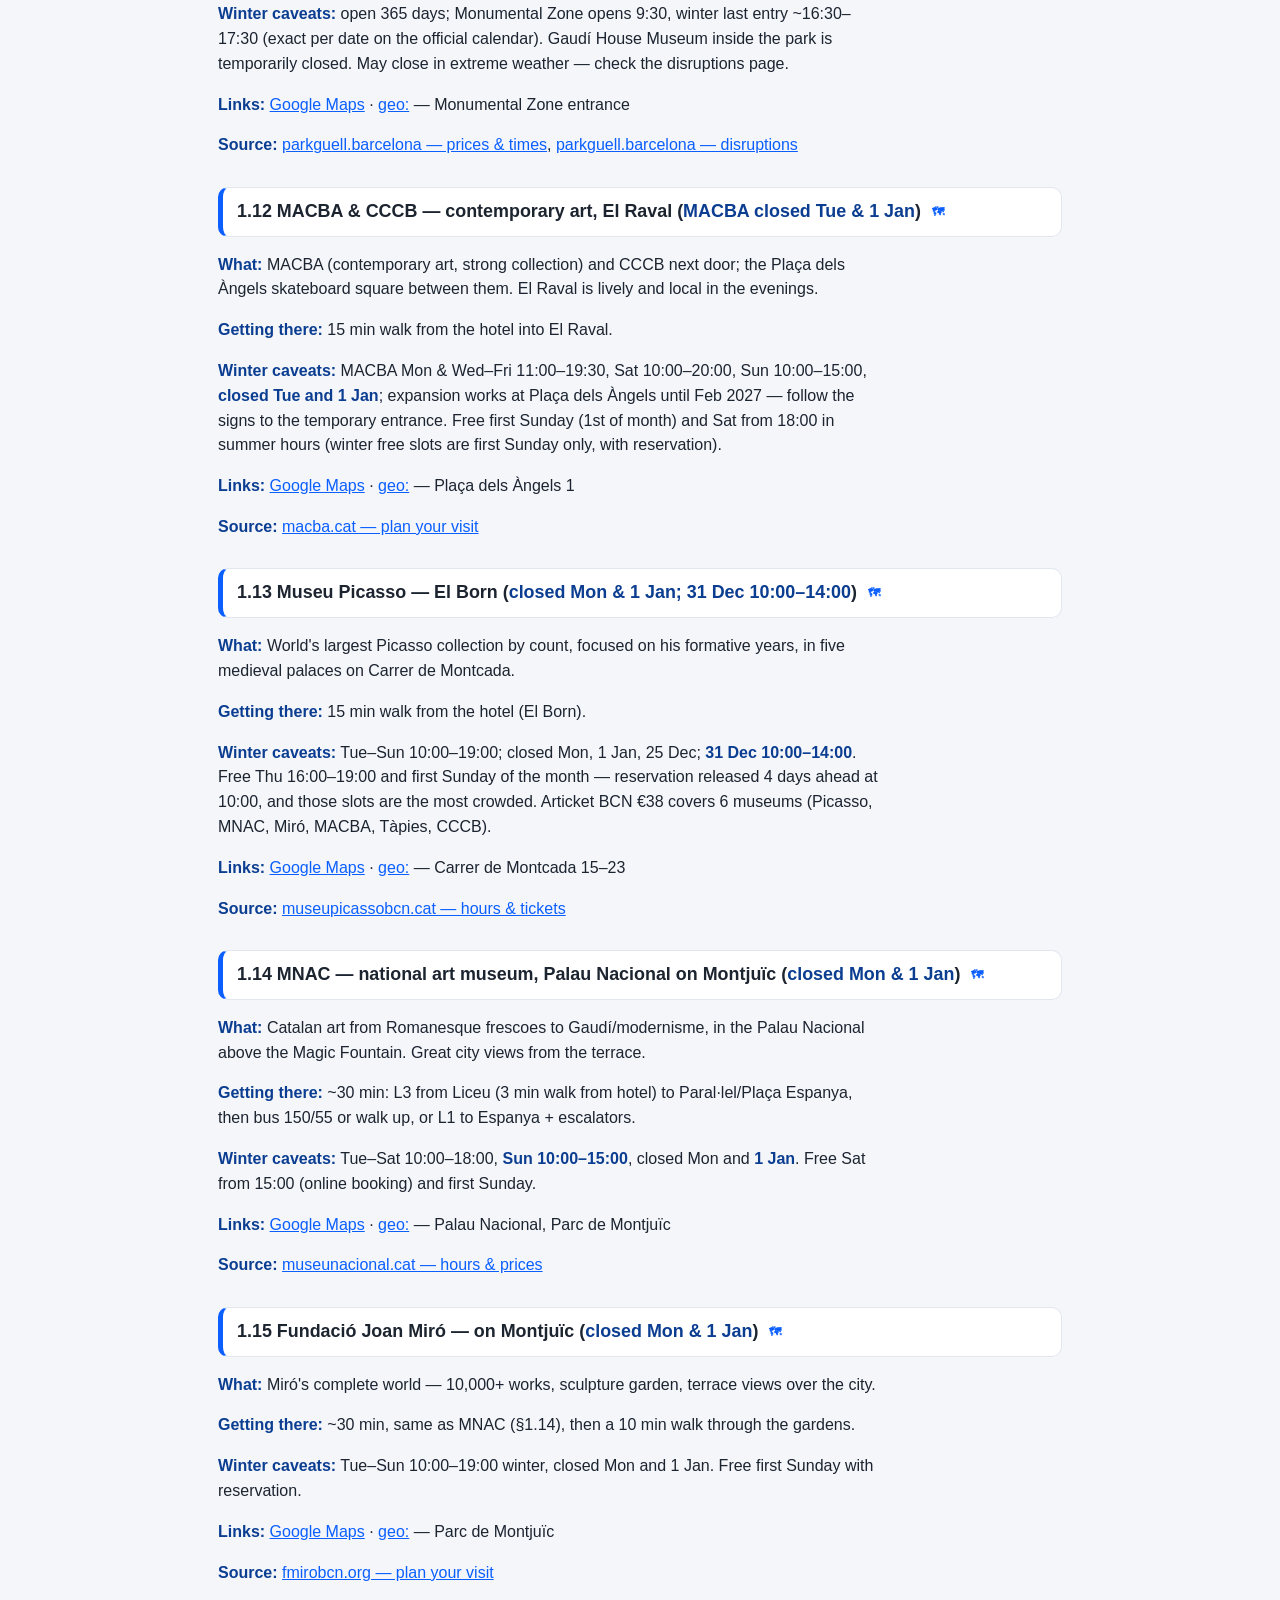
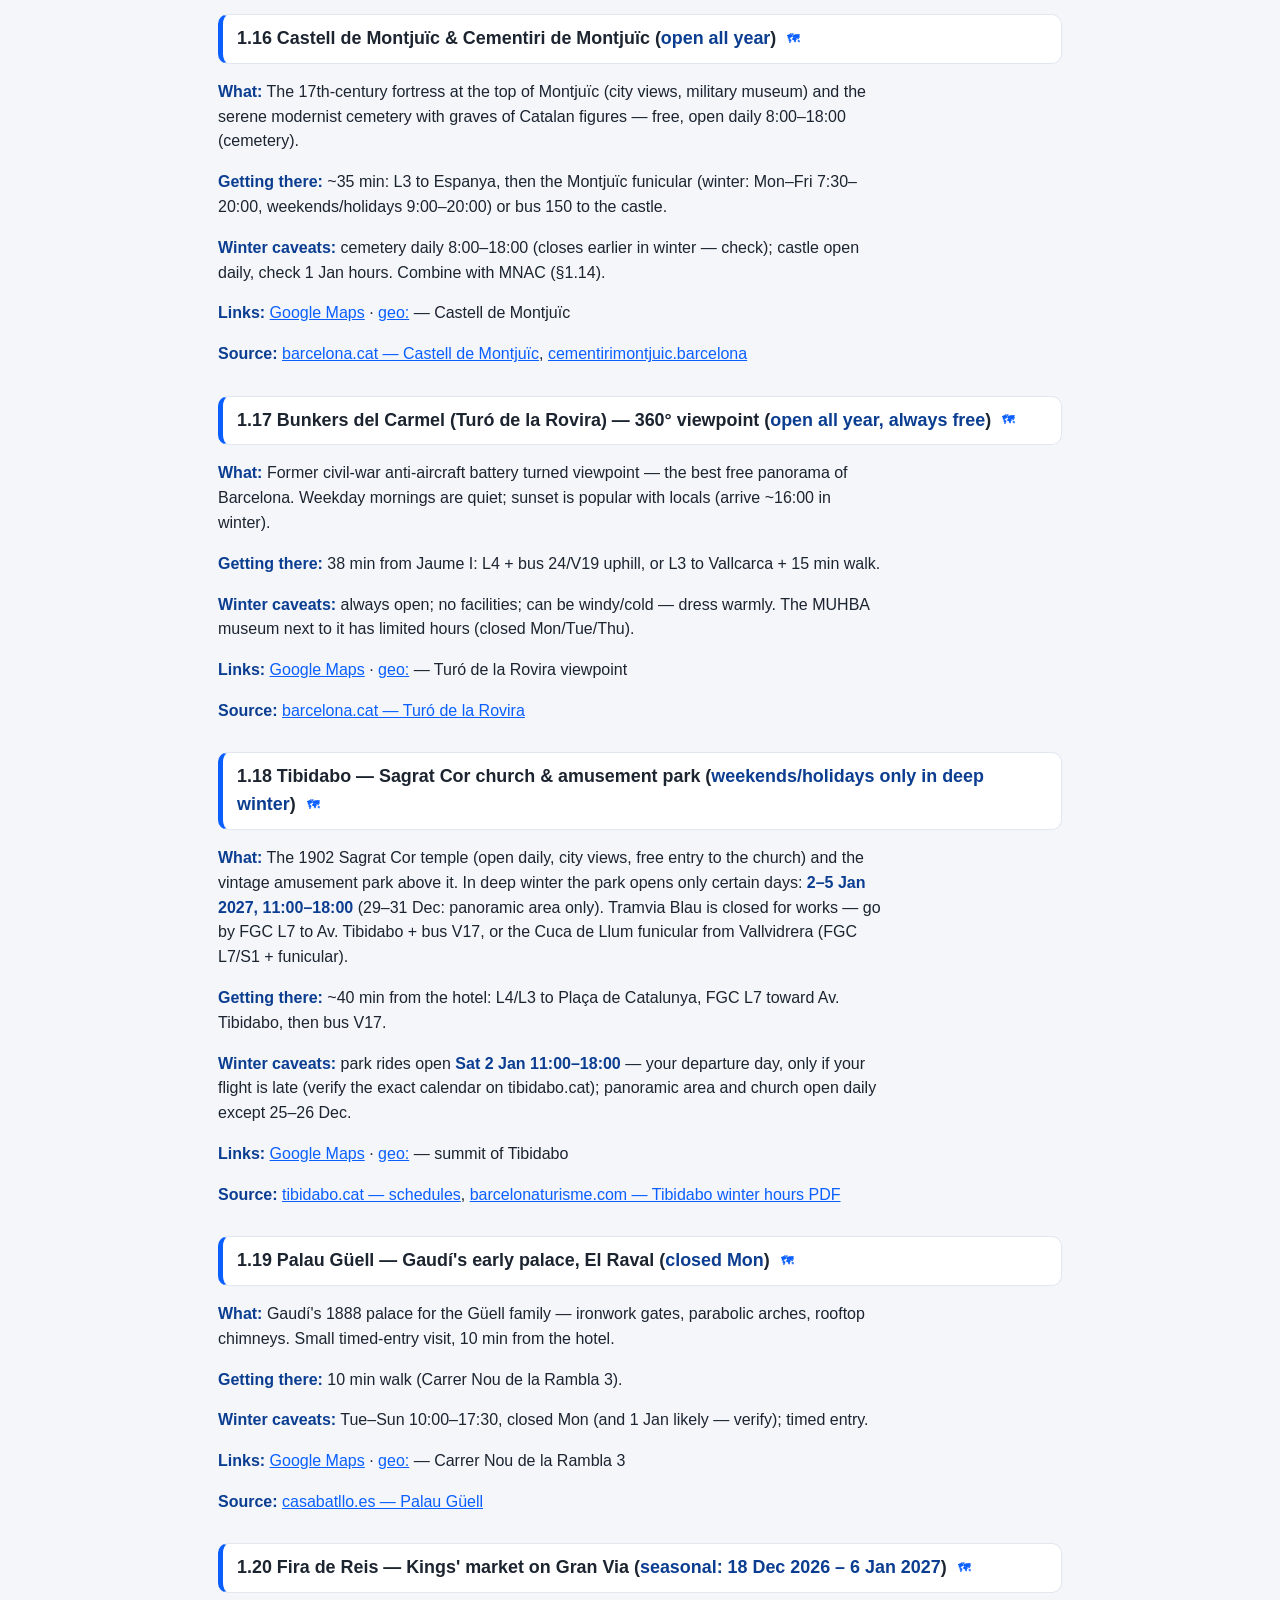
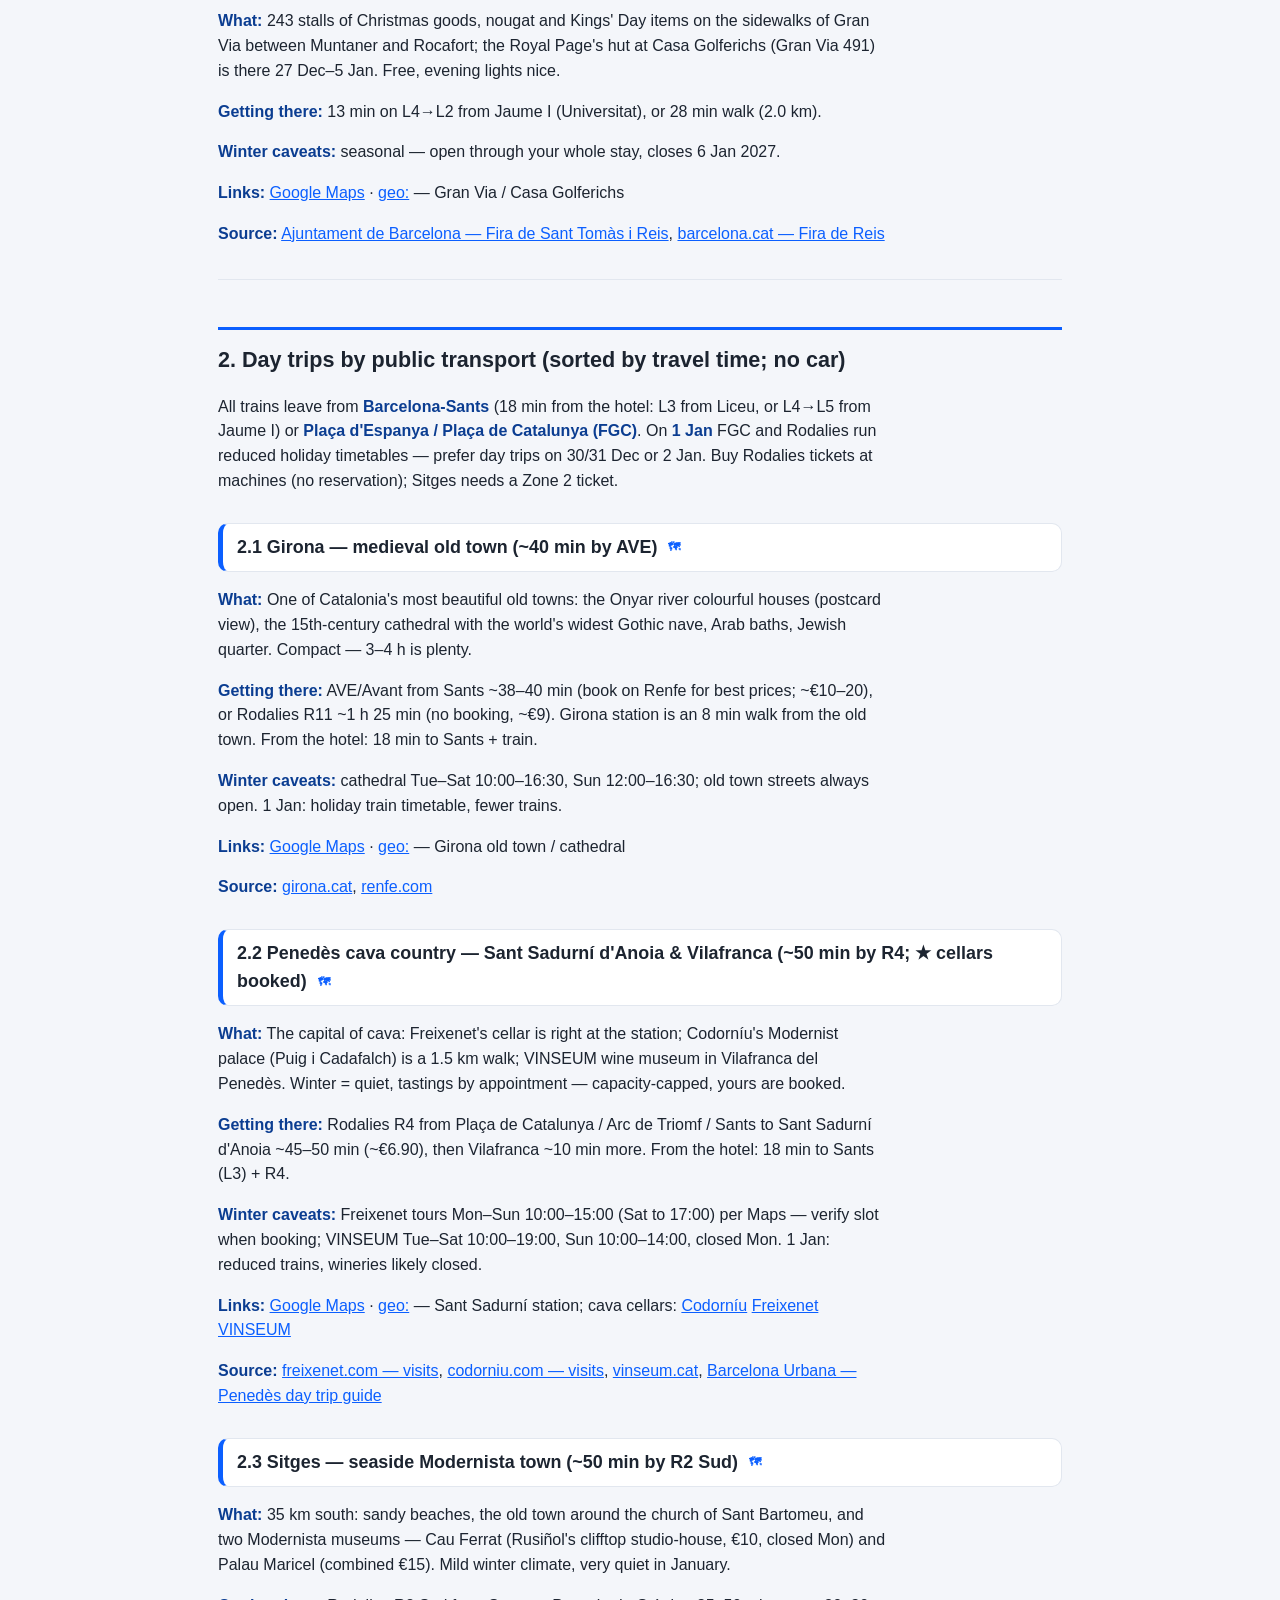
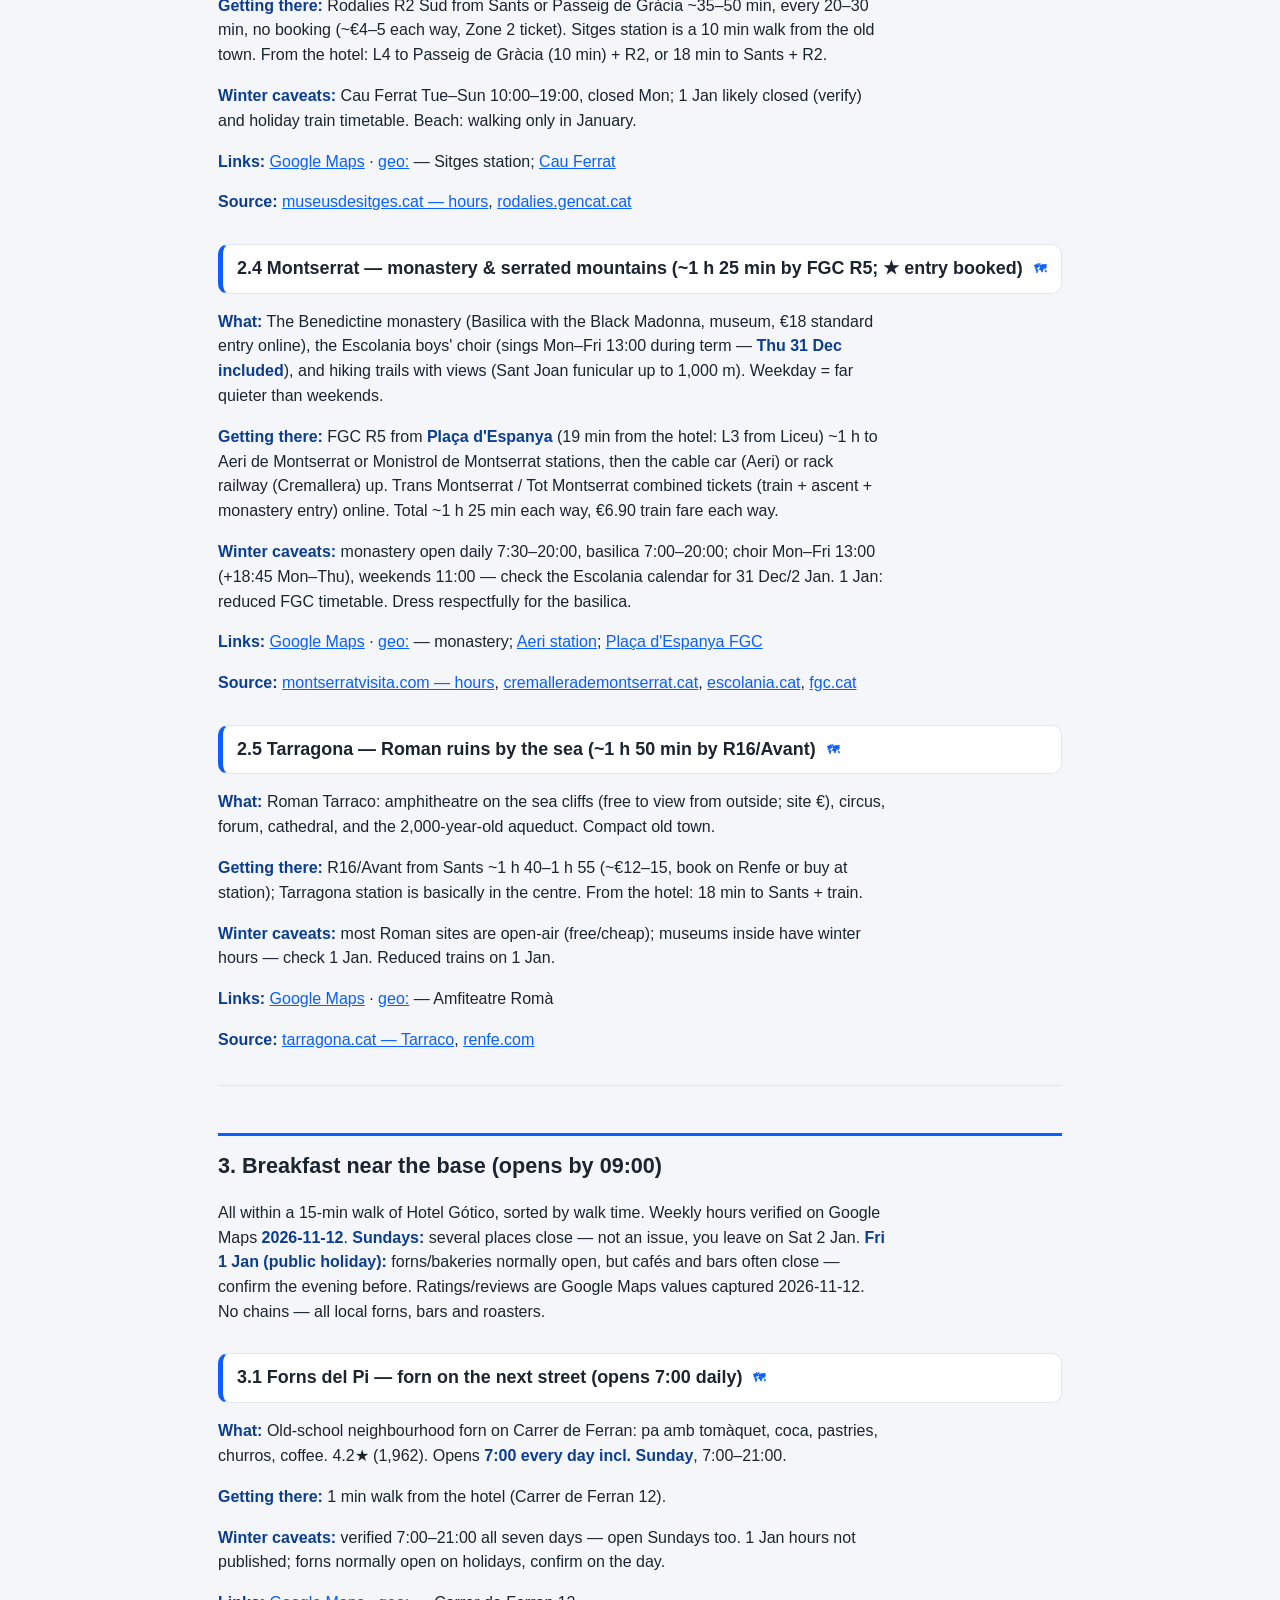
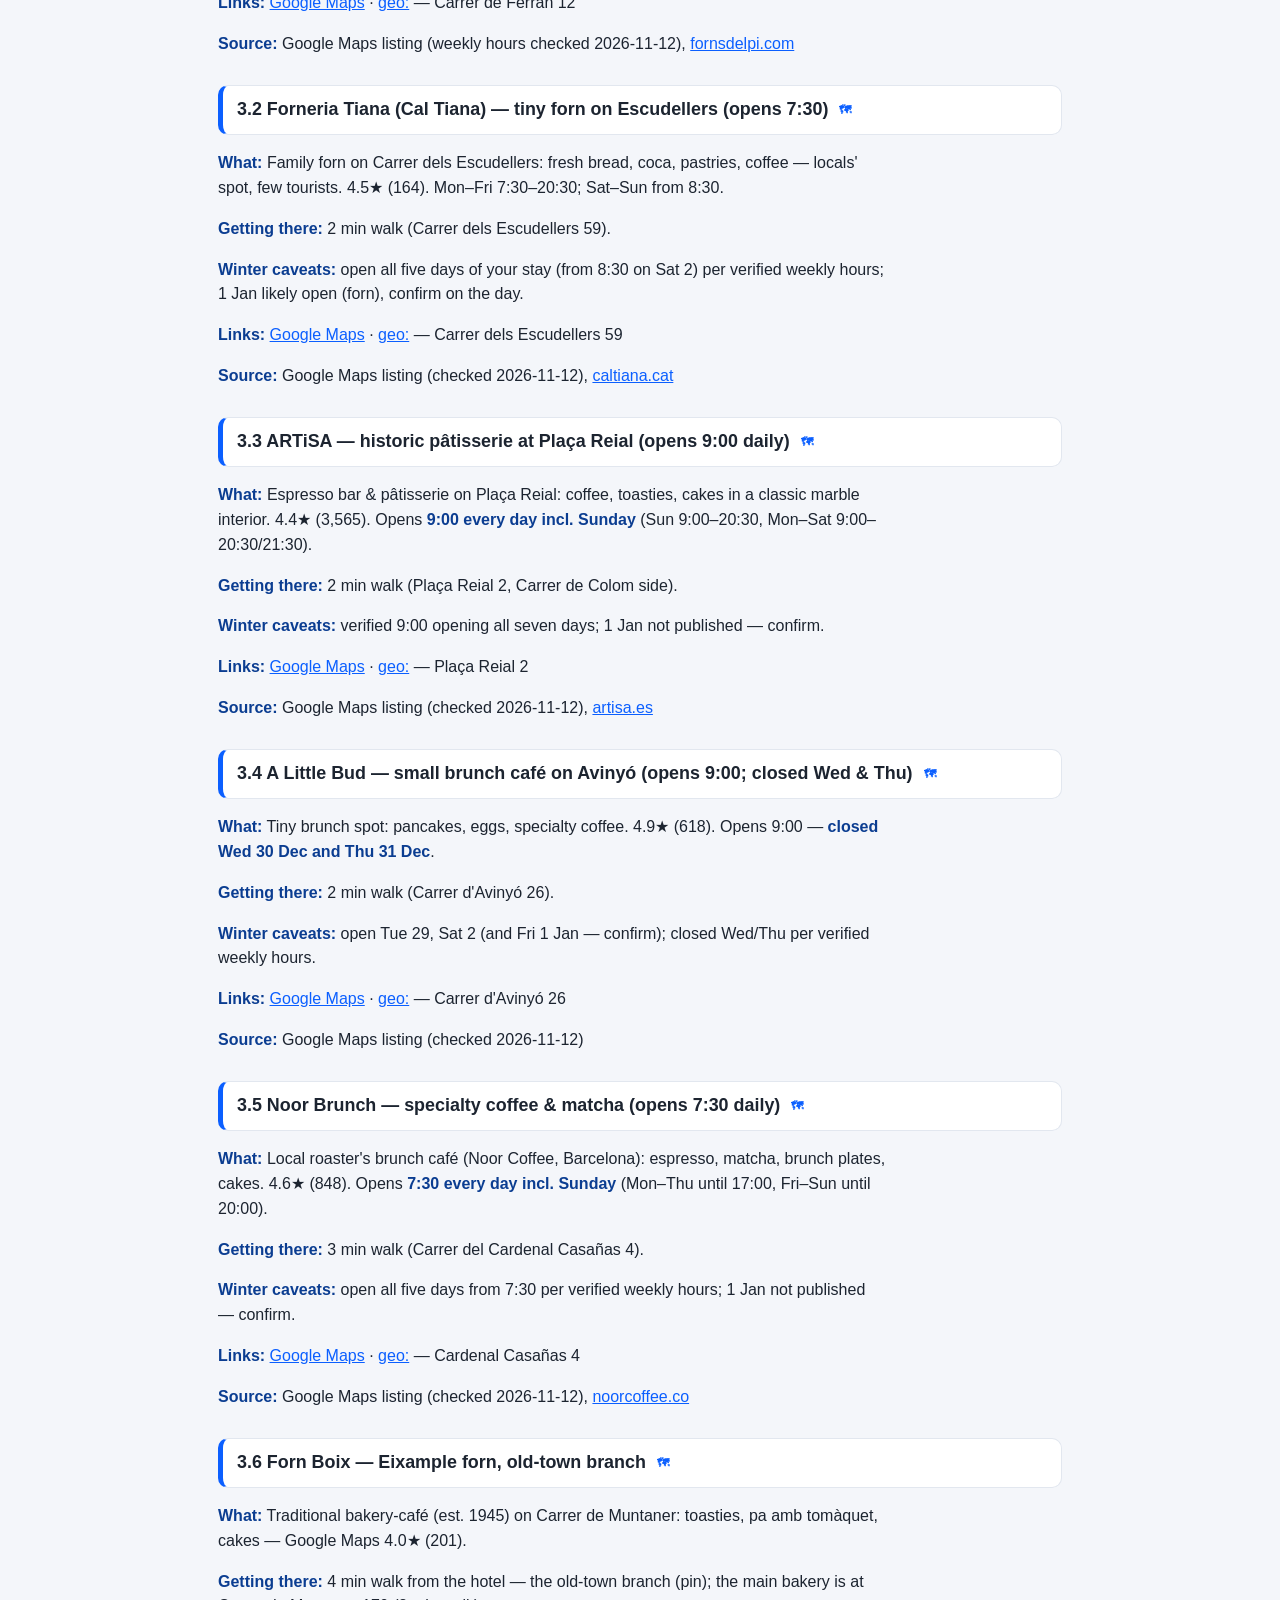
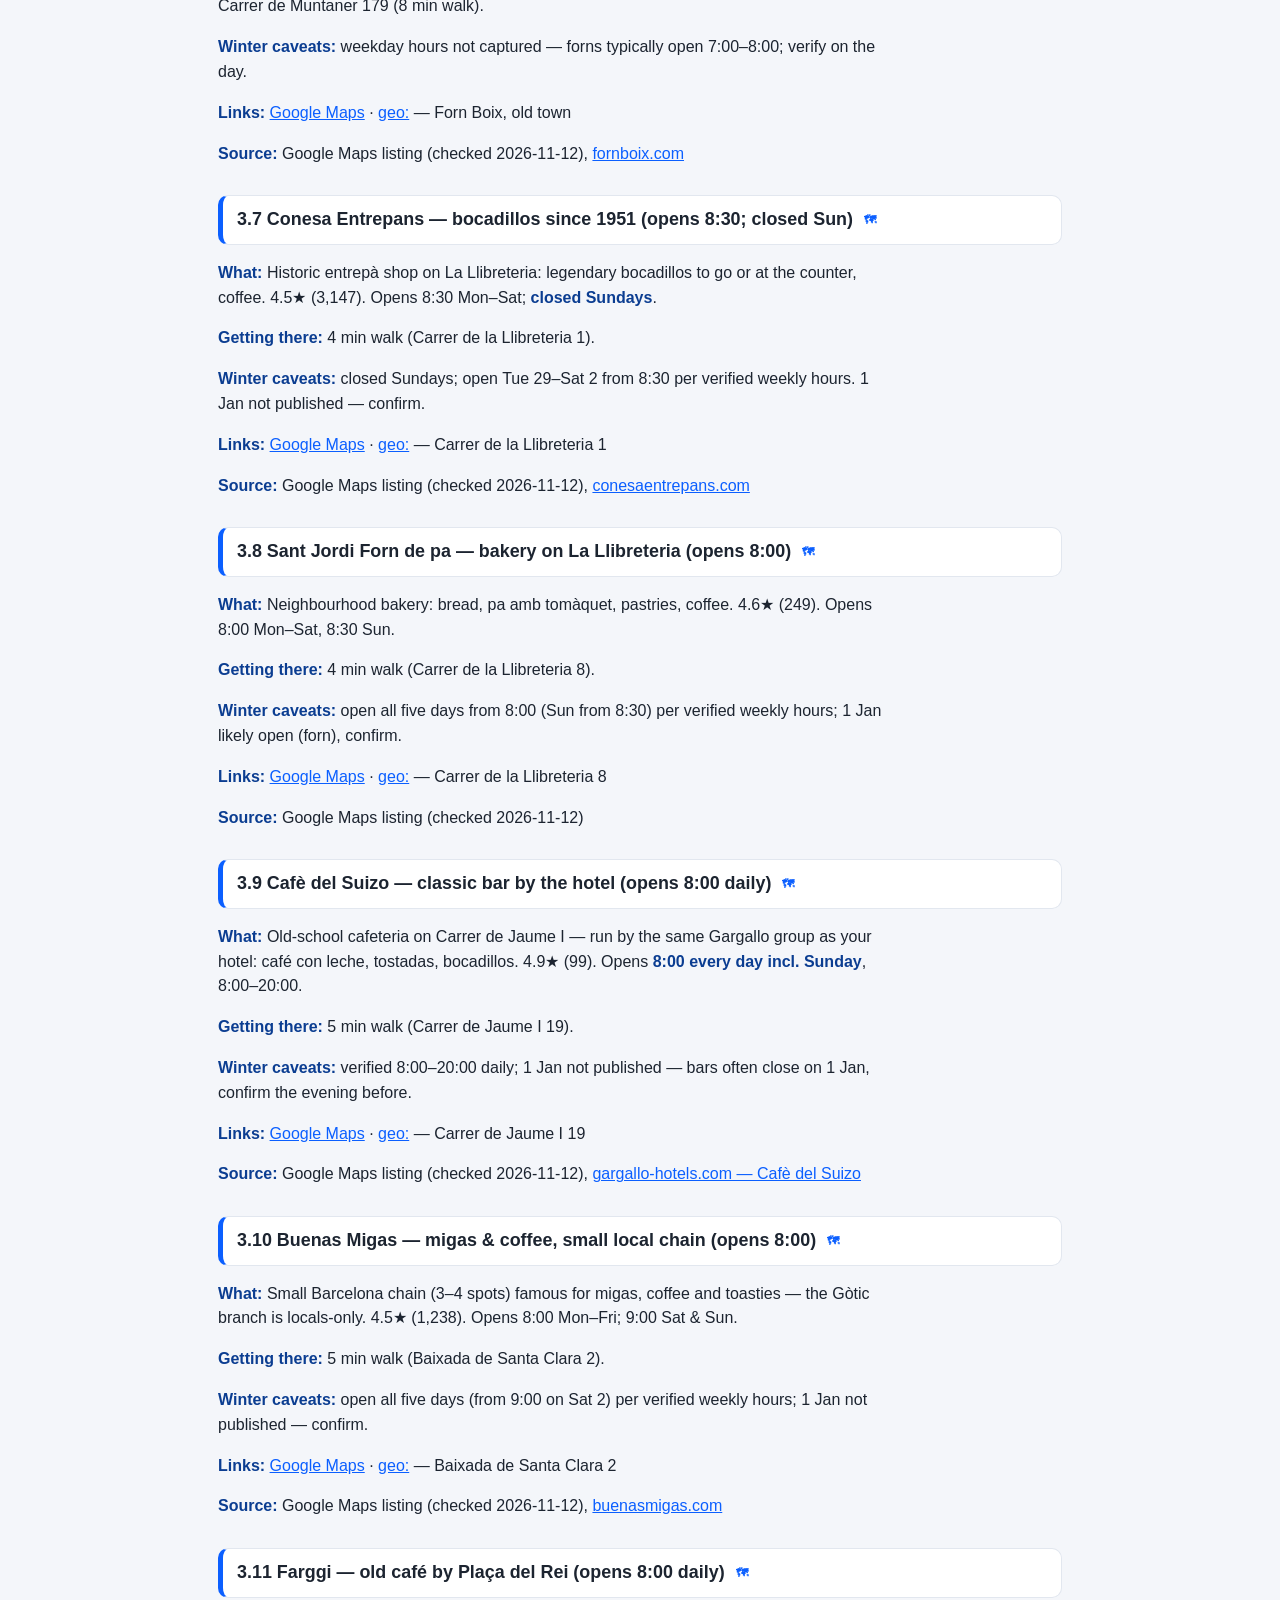
==== commit f648ba6d: "Barcelona guide: trip ends Sat 2 Jan (departure day); confirmed bookings folded into itinerary (Sagr" ====
--- a/artifacts/barcelona-dec-2026/index.html
+++ b/artifacts/barcelona-dec-2026/index.html
@@ -4,7 +4,7 @@
 <meta charset="utf-8">
 <meta name="viewport" content="width=device-width, initial-scale=1">
 <meta name="robots" content="noindex, nofollow">
-<title>Barcelona by public transport — New Year 2026/27</title>
+<title>Barcelona by public transport — New Year 2026/27 (29 Dec 2026 – 2 Jan 2027)</title>
 <style>:root { --ink:#1c2430; --mut:#5b6675; --acc:#0b5fff; --card:#ffffff; --bg:#f4f6fa; --line:#e2e7ef; }
 * { box-sizing:border-box; }
 body { margin:0; font:16px/1.55 -apple-system,BlinkMacSystemFont,"Segoe UI",Roboto,Helvetica,Arial,sans-serif; color:var(--ink); background:var(--bg); }
@@ -49,34 +49,33 @@
 table.daylight td { padding:7px 14px; border-top:1px solid var(--line); font-variant-numeric:tabular-nums; }
 table.daylight tr:nth-child(even) td { background:#f8fafd; }
 .dl-note { color:var(--mut); font-size:.85rem; }
-h2#daylight-in-novemberdecember-2026 { border-top:0; padding-top:0; margin-top:1.2em; }
+h2.daylight { border-top:0; padding-top:0; margin-top:1.2em; }
 
 .maplink { font-size:.68em; text-decoration:none; margin-left:6px; vertical-align:middle; }
-table { border-collapse:collapse; margin:14px 0; width:100%; background:var(--card); border:1px solid var(--line); border-radius:12px; overflow:hidden; font-size:.92rem; }
-table th { background:#0b5fff; color:#fff; text-align:left; padding:8px 12px; font-size:.85rem; }
-table td { padding:8px 12px; border-top:1px solid var(--line); vertical-align:top; }
-table tr:nth-child(even) td { background:#f8fafd; }
+
+/* tables (book-ahead / daylight) */
+table { border-collapse: collapse; width: 100%; margin: 1em 0; font-size: .92rem; }
+th, td { border: 1px solid #d0d7e2; padding: 6px 9px; text-align: left; vertical-align: top; }
+th { background: #eef2f9; }
+table.daylight { max-width: 480px; }
+.dl-note { font-size: .88rem; color: #555; }
 </style>
 </head>
 <body>
 <header><div class="wrap"><h1>Barcelona by public transport — New Year 2026/27</h1>
-<p>Base: Hotel Gótico, Carrer de Jaume I 14, Ciutat Vella · Tue 29 Dec 2026 – Sun 3 Jan 2027 · hours verified 2026-11-12 · crowd-averse, local food, no car</p>
+<p>Two travellers · Tue 29 Dec 2026 – Sat 2 Jan 2027 (departing) · Hotel Gótico, Ciutat Vella · public transport only, no car · local food &amp; drink · hours and dates verified 2026-11-12 · all advance bookings made (★ = booked)</p>
 <p class="hdrbtns"><a class="mapbtn" href="map.html">🗺️ Interactive map</a>
 <a class="mapbtn ghost" href="locations.kml">KML for Google My Maps / Earth</a></p></div></header>
-<nav class="toc"><div class="toctitle">Innehåll / Contents</div><details class="grp"><summary class="gt"><a href="#holidays-opening-hours-29-dec-2026-3-jan-2027">Holidays &amp; opening hours, 29 Dec 2026 – 3 Jan 2027</a></summary><ul></ul></details><details class="grp"><summary class="gt"><a href="#book-ahead-tickets-tables-cellars">★ Book ahead — tickets, tables &amp; cellars</a></summary><ul></ul></details><details class="grp"><summary class="gt"><a href="#1-sights-walks-in-barcelona-sorted-by-travel-time-from-the-hotel">1. Sights &amp; walks in Barcelona (sorted by travel time from the hotel)</a></summary><ul><li><a href="#11-gothic-quarter-barcelona-cathedral-old-town-on-foot-open-all-year">1.1 Gothic Quarter &amp; Barcelona Cathedral — old town on foot (open all year)</a></li><li><a href="#12-santa-maria-del-mar-el-born-open-all-year">1.2 Santa Maria del Mar &amp; El Born (open all year)</a></li><li><a href="#13-palau-de-la-música-catalana-modernist-concert-hall-concerts-book-ahead-see-table-above">1.3 Palau de la Música Catalana — Modernist concert hall (★ concerts book ahead — see table above)</a></li><li><a href="#14-port-vell-moll-de-la-fusta-nadal-al-port-seasonal-27-nov-2026-6-jan-2027">1.4 Port Vell — Moll de la Fusta &amp; Nadal al Port (seasonal: 27 Nov 2026 – 6 Jan 2027)</a></li><li><a href="#15-barceloneta-beach-old-port-open-all-year">1.5 Barceloneta beach &amp; old port (open all year)</a></li><li><a href="#16-casa-batlló-gaudí-on-passeig-de-gràcia-open-daily-book-ahead-see-table-above">1.6 Casa Batlló — Gaudí on Passeig de Gràcia (★ open daily; book ahead — see table above)</a></li><li><a href="#17-passeig-de-gràcia-façades-free-gaudímodernist-street-walk-open-all-year">1.7 Passeig de Gràcia façades — free Gaudí/Modernist street walk (open all year)</a></li><li><a href="#18-la-pedrera-casa-milà-open-daily-book-ahead-see-table-above">1.8 La Pedrera (Casa Milà) (★ open daily; book ahead — see table above)</a></li><li><a href="#19-sagrada-família-book-timed-ticket-now-open-daily-1-jan-9001400">1.9 Sagrada Família — ★ book timed ticket NOW (open daily; 1 Jan 9:00–14:00)</a></li><li><a href="#110-recinte-modernista-de-sant-pau-book-online-likely-closed-1-jan">1.10 Recinte Modernista de Sant Pau (★ book online; likely closed 1 Jan)</a></li><li><a href="#111-park-güell-book-930-slot-now-open-every-day-incl-1-jan">1.11 Park Güell — ★ book 9:30 slot NOW (open every day incl. 1 Jan)</a></li><li><a href="#112-macba-cccb-contemporary-art-el-raval-macba-closed-tue-1-jan">1.12 MACBA &amp; CCCB — contemporary art, El Raval (MACBA closed Tue &amp; 1 Jan)</a></li><li><a href="#113-museu-picasso-el-born-closed-mon-1-jan-31-dec-10001400">1.13 Museu Picasso — El Born (closed Mon &amp; 1 Jan; 31 Dec 10:00–14:00)</a></li><li><a href="#114-mnac-national-art-museum-palau-nacional-on-montjuïc-closed-mon-1-jan">1.14 MNAC — national art museum, Palau Nacional on Montjuïc (closed Mon &amp; 1 Jan)</a></li><li><a href="#115-fundació-joan-miró-on-montjuïc-closed-mon-1-jan">1.15 Fundació Joan Miró — on Montjuïc (closed Mon &amp; 1 Jan)</a></li><li><a href="#116-castell-de-montjuïc-cementiri-de-montjuïc-open-all-year">1.16 Castell de Montjuïc &amp; Cementiri de Montjuïc (open all year)</a></li><li><a href="#117-bunkers-del-carmel-turó-de-la-rovira-360-viewpoint-open-all-year-always-free">1.17 Bunkers del Carmel (Turó de la Rovira) — 360° viewpoint (open all year, always free)</a></li><li><a href="#118-tibidabo-sagrat-cor-church-amusement-park-park-tickets-online-weekendsholidays-only-in-deep-winter">1.18 Tibidabo — Sagrat Cor church &amp; amusement park (★ park tickets online; weekends/holidays only in deep winter)</a></li><li><a href="#119-palau-güell-gaudís-early-palace-el-raval-closed-mon">1.19 Palau Güell — Gaudí's early palace, El Raval (closed Mon)</a></li><li><a href="#120-fira-de-reis-kings-market-on-gran-via-seasonal-18-dec-2026-6-jan-2027">1.20 Fira de Reis — Kings' market on Gran Via (seasonal: 18 Dec 2026 – 6 Jan 2027)</a></li></ul></details><details class="grp"><summary class="gt"><a href="#2-day-trips-by-public-transport-sorted-by-travel-time-no-car">2. Day trips by public transport (sorted by travel time; no car)</a></summary><ul><li><a href="#21-girona-medieval-old-town-40-min-by-ave">2.1 Girona — medieval old town (~40 min by AVE)</a></li><li><a href="#22-penedès-cava-country-sant-sadurní-danoia-vilafranca-50-min-by-r4-cellars-book-ahead">2.2 Penedès cava country — Sant Sadurní d'Anoia &amp; Vilafranca (~50 min by R4; ★ cellars book ahead)</a></li><li><a href="#23-sitges-seaside-modernista-town-50-min-by-r2-sud">2.3 Sitges — seaside Modernista town (~50 min by R2 Sud)</a></li><li><a href="#24-montserrat-monastery-serrated-mountains-1-h-25-min-by-fgc-r5-entry-book-online">2.4 Montserrat — monastery &amp; serrated mountains (~1 h 25 min by FGC R5; ★ entry book online)</a></li><li><a href="#25-tarragona-roman-ruins-by-the-sea-1-h-50-min-by-r16avant">2.5 Tarragona — Roman ruins by the sea (~1 h 50 min by R16/Avant)</a></li></ul></details><details class="grp"><summary class="gt"><a href="#3-breakfast-near-the-base-opens-by-0900">3. Breakfast near the base (opens by 09:00)</a></summary><ul><li><a href="#31-forns-del-pi-forn-on-the-next-street-opens-700-daily">3.1 Forns del Pi — forn on the next street (opens 7:00 daily)</a></li><li><a href="#32-forneria-tiana-cal-tiana-tiny-forn-on-escudellers-opens-730">3.2 Forneria Tiana (Cal Tiana) — tiny forn on Escudellers (opens 7:30)</a></li><li><a href="#33-artisa-historic-pâtisserie-at-plaça-reial-opens-900-daily">3.3 ARTiSA — historic pâtisserie at Plaça Reial (opens 9:00 daily)</a></li><li><a href="#34-a-little-bud-small-brunch-café-on-avinyó-opens-900-closed-wed-thu">3.4 A Little Bud — small brunch café on Avinyó (opens 9:00; closed Wed &amp; Thu)</a></li><li><a href="#35-noor-brunch-specialty-coffee-matcha-opens-730-daily">3.5 Noor Brunch — specialty coffee &amp; matcha (opens 7:30 daily)</a></li><li><a href="#36-forn-boix-eixample-forn-old-town-branch">3.6 Forn Boix — Eixample forn, old-town branch</a></li><li><a href="#37-conesa-entrepans-bocadillos-since-1951-opens-830-closed-sun">3.7 Conesa Entrepans — bocadillos since 1951 (opens 8:30; closed Sun)</a></li><li><a href="#38-sant-jordi-forn-de-pa-bakery-on-la-llibreteria-opens-800">3.8 Sant Jordi Forn de pa — bakery on La Llibreteria (opens 8:00)</a></li><li><a href="#39-cafè-del-suizo-classic-bar-by-the-hotel-opens-800-daily">3.9 Cafè del Suizo — classic bar by the hotel (opens 8:00 daily)</a></li><li><a href="#310-buenas-migas-migas-coffee-small-local-chain-opens-800">3.10 Buenas Migas — migas &amp; coffee, small local chain (opens 8:00)</a></li><li><a href="#311-farggi-old-café-by-plaça-del-rei-opens-800-daily">3.11 Farggi — old café by Plaça del Rei (opens 8:00 daily)</a></li><li><a href="#312-tostaderos-bon-mercat-llibreteria-local-roastery-café-opens-800-closed-sun">3.12 Tostaderos Bon Mercat Llibreteria — local roastery café (opens 8:00; closed Sun)</a></li><li><a href="#313-kafeto-bakery-coffee-la-rambla-bakery-opens-700-daily">3.13 Kafeto bakery &amp; coffee — La Rambla bakery (opens 7:00 daily)</a></li><li><a href="#314-soul-cafe-neighbourhood-café-on-carrer-ample-opens-800-daily">3.14 Soul Cafe — neighbourhood café on Carrer Ample (opens 8:00 daily)</a></li><li><a href="#315-la-pallaresa-xurros-porras-opens-900-daily">3.15 La Pallaresa — xurros &amp; porras (opens 9:00 daily)</a></li><li><a href="#316-granja-m-viader-hot-chocolate-since-1870-opens-900-closed-sun">3.16 Granja M. Viader — hot chocolate since 1870 (opens 9:00; closed Sun)</a></li><li><a href="#317-la-candelaria-tiny-espresso-bar-in-the-raval-opens-800">3.17 LA CANDELARIA — tiny espresso bar in the Raval (opens 8:00)</a></li><li><a href="#318-cafetería-cafés-caracas-old-school-cafeteria-in-born-opens-800-closed-sun">3.18 Cafetería Cafés Caracas — old-school cafeteria in Born (opens 8:00; closed Sun)</a></li><li><a href="#319-pastisseria-hofmann-pâtisserie-institution-born-opens-900-daily">3.19 Pastisseria Hofmann — pâtisserie institution, Born (opens 9:00 daily)</a></li><li><a href="#320-forn-baluard-barceloneta-artisan-wood-oven-bakery-opens-730-daily">3.20 Forn Baluard Barceloneta — artisan wood-oven bakery (opens 7:30 daily)</a></li></ul></details><details class="grp"><summary class="gt"><a href="#4-dinner-opens-1700-or-later">4. Dinner (opens 17:00 or later)</a></summary><ul><li><a href="#41-xera-book-ahead-tasting-menu-dinner-el-born-area">4.1 XERA — ★ book ahead — tasting-menu dinner, El Born area</a></li><li><a href="#42-bar-calders-vermut-tapas-dinner-sant-antoni">4.2 Bar Calders — vermut &amp; tapas dinner, Sant Antoni</a></li><li><a href="#43-bodega-vinito-wine-bodega-dinner-sant-antoni">4.3 Bodega Vinito — wine bodega dinner, Sant Antoni</a></li><li><a href="#44-la-barmutería-vermuts-y-tapas-sant-antoni">4.4 La Barmutería — vermuts y tapas, Sant Antoni</a></li><li><a href="#45-bodega-oliva-historic-bodega-wine-bar-by-plaça-reial-opens-1730-closed-tue-wed">4.5 BODEGA OLIVA — historic bodega &amp; wine bar by Plaça Reial (opens 17:30; closed Tue &amp; Wed)</a></li><li><a href="#46-viana-classic-bar-restaurant-on-carrer-del-vidre-opens-1730-closed-wed">4.6 Viana — classic bar-restaurant on Carrer del Vidre (opens 17:30; closed Wed)</a></li><li><a href="#47-el-bandoler-by-la-alcoba-la-alcobas-tavern-arm-opens-1800-book-ahead">4.7 El Bandoler by La Alcoba — La Alcoba's tavern arm (opens ~18:00; book ahead)</a></li><li><a href="#48-gourmet-sensi-mediterranean-dinner-near-plaça-de-làngel-opens-1700-book-ahead">4.8 Gourmet Sensi — Mediterranean dinner near Plaça de l'Àngel (opens 17:00; ★ book ahead)</a></li><li><a href="#49-lantic-bocoi-del-gòtic-old-tavern-hearty-catalan-dinner-opens-1900-closed-sun">4.9 L'Antic Bocoi del Gòtic — old tavern, hearty Catalan dinner (opens 19:00; closed Sun)</a></li><li><a href="#410-petit-tapas-tapas-bar-on-carrer-ample-opens-1800-book-ahead">4.10 Petit Tapas — tapas bar on Carrer Ample (opens ~18:00; book ahead)</a></li><li><a href="#411-rao-contemporary-catalan-dinner-in-the-ravalborn-edge-opens-1830-closed-sun-book-ahead">4.11 RAO — contemporary Catalan dinner in the Raval/Born edge (opens 18:30; closed Sun; book ahead)</a></li><li><a href="#412-el-set-born-neighbourhood-dinner-open-late-opens-1900-daily-except-mon">4.12 el SET — Born neighbourhood dinner, open late (opens 19:00 daily except Mon)</a></li><li><a href="#413-polonez-polish-catalan-institution-in-born-opens-1800-tuefri-sun-lunch-only">4.13 Polonez — Polish-Catalan institution in Born (opens 18:00 Tue–Fri; Sun lunch only)</a></li><li><a href="#414-guzzo-born-restaurant-pizzeria-open-late-opens-1800-monfri-from-1230-weekends">4.14 GUZZO — Born restaurant-pizzeria, open late (opens 18:00 Mon–Fri; from 12:30 weekends)</a></li><li><a href="#415-eldiset-contemporary-dinner-in-born-open-every-evening-incl-sun-opens-1900">4.15 ELDISET — contemporary dinner in Born, open every evening incl. Sun (opens 19:00)</a></li></ul></details><details class="grp"><summary class="gt"><a href="#5-other-food-drink-vermut-tapas-markets-calçotada-cava-local-no-chains">5. Other food &amp; drink — vermut, tapas, markets, calçotada, cava (local, no chains)</a></summary><ul><li><a href="#51-bar-cañete-book-ahead-classic-raval-tapas-restaurant">5.1 Bar Cañete — ★ book ahead — classic Raval tapas restaurant</a></li><li><a href="#52-cal-pep-tables-book-ahead-barceloneta-seafood-institution">5.2 Cal Pep — ★ tables book ahead — Barceloneta seafood institution</a></li><li><a href="#53-can-paixano-la-xampanyeria-cava-bocadillos-barceloneta">5.3 Can Paixano "La Xampanyeria" — cava &amp; bocadillos, Barceloneta</a></li><li><a href="#54-el-xampanyet-cava-bar-el-born">5.4 El Xampanyet — cava bar, El Born</a></li><li><a href="#55-quimet-quimet-montaditos-conservas-poble-sec">5.5 Quimet &amp; Quimet — montaditos &amp; conservas, Poble-sec</a></li><li><a href="#56-carrer-de-blai-pintxos-street-poble-sec">5.6 Carrer de Blai — pintxos street, Poble-sec</a></li><li><a href="#57-bodega-del-vermut-vermut-de-grifo-gràcia">5.7 Bodega del Vermut — vermut de grifo, Gràcia</a></li><li><a href="#58-xocolateria-petritxol-churros-thick-chocolate">5.8 Xocolateria Petritxol — churros &amp; thick chocolate</a></li><li><a href="#59-bodega-joan-calçotada-menu-3490-eixample">5.9 Bodega Joan — ★ calçotada menu €34.90, Eixample</a></li><li><a href="#510-casa-pepi-book-ahead-calçotada-28-weekends-el-clot">5.10 Casa Pepi — ★ book ahead — calçotada €28 weekends, El Clot</a></li><li><a href="#511-antic-pitarra-raval-institution-since-1934">5.11 Antic Pitarra — Raval institution (since 1934)</a></li><li><a href="#512-mercat-de-la-boqueria-the-famous-one-go-800930-closed-sun-1-jan">5.12 Mercat de la Boqueria — the famous one; go 8:00–9:30 (closed Sun &amp; 1 Jan)</a></li><li><a href="#513-mercat-de-sant-antoni-local-market-sunday-book-market">5.13 Mercat de Sant Antoni — local market + Sunday book market</a></li><li><a href="#514-mercat-de-santa-caterina-el-born-market-with-rooftop">5.14 Mercat de Santa Caterina — El Born market with rooftop</a></li><li><a href="#515-mercat-de-la-concepció-gràcias-market">5.15 Mercat de la Concepció — Gràcia's market</a></li><li><a href="#516-cava-xampany-from-penedès-drink-local-visit-the-source-22">5.16 Cava (xampany) from Penedès — drink local, visit the source (§2.2)</a></li></ul></details><details class="grp"><summary class="gt"><a href="#6-transport-tickets-all-measured-from-hotel-gótico">6. Transport &amp; tickets (all measured from Hotel Gótico)</a></summary><ul></ul></details><details class="grp"><summary class="gt"><a href="#what-could-not-be-verified-as-of-2026-11-12">What could not be verified (as of 2026-11-12)</a></summary><ul></ul></details><details class="grp"><summary class="gt"><a href="#itinerary-six-days-one-base">Itinerary — six days, one base</a></summary><ul><li><a href="#i1-tue-29-dec-arrive-settle-gothic-quarter-el-born-port-vell-11-12-14-54-view-on-mapmaphtmlii1">I1. Tue 29 Dec — arrive &amp; settle: Gothic Quarter, El Born, Port Vell (§1.1, §1.2, §1.4, §5.4) View on map</a></li><li><a href="#i2-wed-30-dec-gaudí-day-sagrada-família-900-sant-pau-park-güell-19-110-111-view-on-mapmaphtmlii2">I2. Wed 30 Dec — Gaudí day: Sagrada Família 9:00 + Sant Pau + Park Güell (§1.9, §1.10, §1.11) View on map</a></li><li><a href="#i3-thu-31-dec-montserrat-day-trip-quiet-local-nye-24-view-on-mapmaphtmlii3">I3. Thu 31 Dec — Montserrat day trip + quiet local NYE (§2.4) View on map</a></li><li><a href="#i4-fri-1-jan-holiday-quiet-day-sagrada-família-or-park-güell-beach-nadal-al-port-19-111-14-15-view-on-mapmaphtmlii4">I4. Fri 1 Jan — holiday-quiet day: Sagrada Família or Park Güell + beach &amp; Nadal al Port (§1.9, §1.11, §1.4, §1.5) View on map</a></li><li><a href="#i5-sat-2-jan-day-trip-sitges-or-penedès-cava-23-or-22-plus-118-optionally-view-on-mapmaphtmlii5">I5. Sat 2 Jan — day trip: Sitges or Penedès cava (§2.3 or §2.2, plus §1.18 optionally) View on map</a></li><li><a href="#i6-sun-3-jan-slow-morning-last-sights-departure-112-113-57-view-on-mapmaphtmlii6">I6. Sun 3 Jan — slow morning, last sights, departure (§1.12, §1.13, §5.7) View on map</a></li></ul></details></nav>
+<nav class="toc"><div class="toctitle">Contents</div><details class="grp"><summary class="gt"><a href="#holidays-opening-hours-29-dec-2026-2-jan-2027">Holidays &amp; opening hours, 29 Dec 2026 – 2 Jan 2027</a></summary><ul></ul></details><details class="grp"><summary class="gt"><a href="#1-sights-walks-in-barcelona-sorted-by-travel-time-from-the-hotel">1. Sights &amp; walks in Barcelona (sorted by travel time from the hotel)</a></summary><ul><li><a href="#11-gothic-quarter-barcelona-cathedral-old-town-on-foot-open-all-year">1.1 Gothic Quarter &amp; Barcelona Cathedral — old town on foot (open all year)</a></li><li><a href="#12-santa-maria-del-mar-el-born-open-all-year">1.2 Santa Maria del Mar &amp; El Born (open all year)</a></li><li><a href="#13-palau-de-la-música-catalana-modernist-concert-hall-new-year-concerts-28-dec9-jan-booked">1.3 Palau de la Música Catalana — Modernist concert hall (★ New Year concerts 28 Dec–9 Jan — booked)</a></li><li><a href="#14-port-vell-moll-de-la-fusta-nadal-al-port-seasonal-27-nov-2026-6-jan-2027">1.4 Port Vell — Moll de la Fusta &amp; Nadal al Port (seasonal: 27 Nov 2026 – 6 Jan 2027)</a></li><li><a href="#15-barceloneta-beach-old-port-open-all-year">1.5 Barceloneta beach &amp; old port (open all year)</a></li><li><a href="#16-casa-batlló-gaudí-on-passeig-de-gràcia-booked-thu-31-dec-1600">1.6 Casa Batlló — Gaudí on Passeig de Gràcia (★ booked Thu 31 Dec 16:00)</a></li><li><a href="#17-passeig-de-gràcia-façades-free-gaudímodernist-street-walk-open-all-year">1.7 Passeig de Gràcia façades — free Gaudí/Modernist street walk (open all year)</a></li><li><a href="#18-la-pedrera-casa-milà-booked">1.8 La Pedrera (Casa Milà) (★ booked)</a></li><li><a href="#19-sagrada-família-booked-thu-31-dec-1215-open-daily-1-jan-9001400">1.9 Sagrada Família — ★ booked Thu 31 Dec 12:15 (open daily; 1 Jan 9:00–14:00)</a></li><li><a href="#110-recinte-modernista-de-sant-pau-booked-likely-closed-1-jan">1.10 Recinte Modernista de Sant Pau (★ booked; likely closed 1 Jan)</a></li><li><a href="#111-park-güell-booked-fri-1-jan-1330-open-every-day-incl-1-jan">1.11 Park Güell — ★ booked Fri 1 Jan 13:30 (open every day incl. 1 Jan)</a></li><li><a href="#112-macba-cccb-contemporary-art-el-raval-macba-closed-tue-1-jan">1.12 MACBA &amp; CCCB — contemporary art, El Raval (MACBA closed Tue &amp; 1 Jan)</a></li><li><a href="#113-museu-picasso-el-born-closed-mon-1-jan-31-dec-10001400">1.13 Museu Picasso — El Born (closed Mon &amp; 1 Jan; 31 Dec 10:00–14:00)</a></li><li><a href="#114-mnac-national-art-museum-palau-nacional-on-montjuïc-closed-mon-1-jan">1.14 MNAC — national art museum, Palau Nacional on Montjuïc (closed Mon &amp; 1 Jan)</a></li><li><a href="#115-fundació-joan-miró-on-montjuïc-closed-mon-1-jan">1.15 Fundació Joan Miró — on Montjuïc (closed Mon &amp; 1 Jan)</a></li><li><a href="#116-castell-de-montjuïc-cementiri-de-montjuïc-open-all-year">1.16 Castell de Montjuïc &amp; Cementiri de Montjuïc (open all year)</a></li><li><a href="#117-bunkers-del-carmel-turó-de-la-rovira-360-viewpoint-open-all-year-always-free">1.17 Bunkers del Carmel (Turó de la Rovira) — 360° viewpoint (open all year, always free)</a></li><li><a href="#118-tibidabo-sagrat-cor-church-amusement-park-weekendsholidays-only-in-deep-winter">1.18 Tibidabo — Sagrat Cor church &amp; amusement park (weekends/holidays only in deep winter)</a></li><li><a href="#119-palau-güell-gaudís-early-palace-el-raval-closed-mon">1.19 Palau Güell — Gaudí's early palace, El Raval (closed Mon)</a></li><li><a href="#120-fira-de-reis-kings-market-on-gran-via-seasonal-18-dec-2026-6-jan-2027">1.20 Fira de Reis — Kings' market on Gran Via (seasonal: 18 Dec 2026 – 6 Jan 2027)</a></li></ul></details><details class="grp"><summary class="gt"><a href="#2-day-trips-by-public-transport-sorted-by-travel-time-no-car">2. Day trips by public transport (sorted by travel time; no car)</a></summary><ul><li><a href="#21-girona-medieval-old-town-40-min-by-ave">2.1 Girona — medieval old town (~40 min by AVE)</a></li><li><a href="#22-penedès-cava-country-sant-sadurní-danoia-vilafranca-50-min-by-r4-cellars-booked">2.2 Penedès cava country — Sant Sadurní d'Anoia &amp; Vilafranca (~50 min by R4; ★ cellars booked)</a></li><li><a href="#23-sitges-seaside-modernista-town-50-min-by-r2-sud">2.3 Sitges — seaside Modernista town (~50 min by R2 Sud)</a></li><li><a href="#24-montserrat-monastery-serrated-mountains-1-h-25-min-by-fgc-r5-entry-booked">2.4 Montserrat — monastery &amp; serrated mountains (~1 h 25 min by FGC R5; ★ entry booked)</a></li><li><a href="#25-tarragona-roman-ruins-by-the-sea-1-h-50-min-by-r16avant">2.5 Tarragona — Roman ruins by the sea (~1 h 50 min by R16/Avant)</a></li></ul></details><details class="grp"><summary class="gt"><a href="#3-breakfast-near-the-base-opens-by-0900">3. Breakfast near the base (opens by 09:00)</a></summary><ul><li><a href="#31-forns-del-pi-forn-on-the-next-street-opens-700-daily">3.1 Forns del Pi — forn on the next street (opens 7:00 daily)</a></li><li><a href="#32-forneria-tiana-cal-tiana-tiny-forn-on-escudellers-opens-730">3.2 Forneria Tiana (Cal Tiana) — tiny forn on Escudellers (opens 7:30)</a></li><li><a href="#33-artisa-historic-pâtisserie-at-plaça-reial-opens-900-daily">3.3 ARTiSA — historic pâtisserie at Plaça Reial (opens 9:00 daily)</a></li><li><a href="#34-a-little-bud-small-brunch-café-on-avinyó-opens-900-closed-wed-thu">3.4 A Little Bud — small brunch café on Avinyó (opens 9:00; closed Wed &amp; Thu)</a></li><li><a href="#35-noor-brunch-specialty-coffee-matcha-opens-730-daily">3.5 Noor Brunch — specialty coffee &amp; matcha (opens 7:30 daily)</a></li><li><a href="#36-forn-boix-eixample-forn-old-town-branch">3.6 Forn Boix — Eixample forn, old-town branch</a></li><li><a href="#37-conesa-entrepans-bocadillos-since-1951-opens-830-closed-sun">3.7 Conesa Entrepans — bocadillos since 1951 (opens 8:30; closed Sun)</a></li><li><a href="#38-sant-jordi-forn-de-pa-bakery-on-la-llibreteria-opens-800">3.8 Sant Jordi Forn de pa — bakery on La Llibreteria (opens 8:00)</a></li><li><a href="#39-cafè-del-suizo-classic-bar-by-the-hotel-opens-800-daily">3.9 Cafè del Suizo — classic bar by the hotel (opens 8:00 daily)</a></li><li><a href="#310-buenas-migas-migas-coffee-small-local-chain-opens-800">3.10 Buenas Migas — migas &amp; coffee, small local chain (opens 8:00)</a></li><li><a href="#311-farggi-old-café-by-plaça-del-rei-opens-800-daily">3.11 Farggi — old café by Plaça del Rei (opens 8:00 daily)</a></li><li><a href="#312-tostaderos-bon-mercat-llibreteria-local-roastery-café-opens-800-closed-sun">3.12 Tostaderos Bon Mercat Llibreteria — local roastery café (opens 8:00; closed Sun)</a></li><li><a href="#313-kafeto-bakery-coffee-la-rambla-bakery-opens-700-daily">3.13 Kafeto bakery &amp; coffee — La Rambla bakery (opens 7:00 daily)</a></li><li><a href="#314-soul-cafe-neighbourhood-café-on-carrer-ample-opens-800-daily">3.14 Soul Cafe — neighbourhood café on Carrer Ample (opens 8:00 daily)</a></li><li><a href="#315-la-pallaresa-xurros-porras-opens-900-daily">3.15 La Pallaresa — xurros &amp; porras (opens 9:00 daily)</a></li><li><a href="#316-granja-m-viader-hot-chocolate-since-1870-opens-900-closed-sun">3.16 Granja M. Viader — hot chocolate since 1870 (opens 9:00; closed Sun)</a></li><li><a href="#317-la-candelaria-tiny-espresso-bar-in-the-raval-opens-800">3.17 LA CANDELARIA — tiny espresso bar in the Raval (opens 8:00)</a></li><li><a href="#318-cafetería-cafés-caracas-old-school-cafeteria-in-born-opens-800-closed-sun">3.18 Cafetería Cafés Caracas — old-school cafeteria in Born (opens 8:00; closed Sun)</a></li><li><a href="#319-pastisseria-hofmann-pâtisserie-institution-born-opens-900-daily">3.19 Pastisseria Hofmann — pâtisserie institution, Born (opens 9:00 daily)</a></li><li><a href="#320-forn-baluard-barceloneta-artisan-wood-oven-bakery-opens-730-daily">3.20 Forn Baluard Barceloneta — artisan wood-oven bakery (opens 7:30 daily)</a></li></ul></details><details class="grp"><summary class="gt"><a href="#4-dinner-opens-1700-or-later">4. Dinner (opens 17:00 or later)</a></summary><ul><li><a href="#41-xera-booked-tasting-menu-dinner-el-born-area">4.1 XERA — ★ booked — tasting-menu dinner, El Born area</a></li><li><a href="#42-bar-calders-vermut-tapas-dinner-sant-antoni">4.2 Bar Calders — vermut &amp; tapas dinner, Sant Antoni</a></li><li><a href="#43-bodega-vinito-wine-bodega-dinner-sant-antoni">4.3 Bodega Vinito — wine bodega dinner, Sant Antoni</a></li><li><a href="#44-la-barmutería-vermuts-y-tapas-sant-antoni">4.4 La Barmutería — vermuts y tapas, Sant Antoni</a></li><li><a href="#45-bodega-oliva-historic-bodega-wine-bar-by-plaça-reial-opens-1730-closed-tue-wed">4.5 BODEGA OLIVA — historic bodega &amp; wine bar by Plaça Reial (opens 17:30; closed Tue &amp; Wed)</a></li><li><a href="#46-viana-classic-bar-restaurant-on-carrer-del-vidre-opens-1730-closed-wed">4.6 Viana — classic bar-restaurant on Carrer del Vidre (opens 17:30; closed Wed)</a></li><li><a href="#47-el-bandoler-by-la-alcoba-la-alcobas-tavern-arm-opens-1800-booked">4.7 El Bandoler by La Alcoba — La Alcoba's tavern arm (opens ~18:00; ★ booked)</a></li><li><a href="#48-gourmet-sensi-mediterranean-dinner-near-plaça-de-làngel-opens-1700-booked">4.8 Gourmet Sensi — Mediterranean dinner near Plaça de l'Àngel (opens 17:00; ★ booked)</a></li><li><a href="#49-lantic-bocoi-del-gòtic-old-tavern-hearty-catalan-dinner-opens-1900-closed-sun">4.9 L'Antic Bocoi del Gòtic — old tavern, hearty Catalan dinner (opens 19:00; closed Sun)</a></li><li><a href="#410-petit-tapas-tapas-bar-on-carrer-ample-opens-1800-booked">4.10 Petit Tapas — tapas bar on Carrer Ample (opens ~18:00; ★ booked)</a></li><li><a href="#411-rao-contemporary-catalan-dinner-in-the-ravalborn-edge-opens-1830-closed-sundays-booked">4.11 RAO — contemporary Catalan dinner in the Raval/Born edge (opens 18:30; closed Sundays; ★ booked)</a></li><li><a href="#412-el-set-born-neighbourhood-dinner-open-late-opens-1900-daily-except-mon">4.12 el SET — Born neighbourhood dinner, open late (opens 19:00 daily except Mon)</a></li><li><a href="#413-polonez-polish-catalan-institution-in-born-opens-1800-tuefri-sun-lunch-only">4.13 Polonez — Polish-Catalan institution in Born (opens 18:00 Tue–Fri; Sun lunch only)</a></li><li><a href="#414-guzzo-born-restaurant-pizzeria-open-late-opens-1800-monfri-from-1230-weekends">4.14 GUZZO — Born restaurant-pizzeria, open late (opens 18:00 Mon–Fri; from 12:30 weekends)</a></li><li><a href="#415-eldiset-contemporary-dinner-in-born-open-every-evening-incl-sun-opens-1900">4.15 ELDISET — contemporary dinner in Born, open every evening incl. Sun (opens 19:00)</a></li></ul></details><details class="grp"><summary class="gt"><a href="#5-other-food-drink-vermut-tapas-markets-calçotada-cava-local-no-chains">5. Other food &amp; drink — vermut, tapas, markets, calçotada, cava (local, no chains)</a></summary><ul><li><a href="#51-bar-cañete-booked-classic-raval-tapas-restaurant">5.1 Bar Cañete — ★ booked — classic Raval tapas restaurant</a></li><li><a href="#52-cal-pep-tables-booked-barceloneta-seafood-institution">5.2 Cal Pep — ★ tables booked — Barceloneta seafood institution</a></li><li><a href="#53-can-paixano-la-xampanyeria-cava-bocadillos-barceloneta">5.3 Can Paixano "La Xampanyeria" — cava &amp; bocadillos, Barceloneta</a></li><li><a href="#54-el-xampanyet-cava-bar-el-born">5.4 El Xampanyet — cava bar, El Born</a></li><li><a href="#55-quimet-quimet-montaditos-conservas-poble-sec">5.5 Quimet &amp; Quimet — montaditos &amp; conservas, Poble-sec</a></li><li><a href="#56-carrer-de-blai-pintxos-street-poble-sec">5.6 Carrer de Blai — pintxos street, Poble-sec</a></li><li><a href="#57-bodega-del-vermut-vermut-de-grifo-gràcia">5.7 Bodega del Vermut — vermut de grifo, Gràcia</a></li><li><a href="#58-xocolateria-petritxol-churros-thick-chocolate">5.8 Xocolateria Petritxol — churros &amp; thick chocolate</a></li><li><a href="#59-bodega-joan-booked-calçotada-menu-3490-eixample">5.9 Bodega Joan — ★ booked — calçotada menu €34.90, Eixample</a></li><li><a href="#510-casa-pepi-booked-calçotada-28-weekends-el-clot">5.10 Casa Pepi — ★ booked — calçotada €28 weekends, El Clot</a></li><li><a href="#511-antic-pitarra-raval-institution-since-1934">5.11 Antic Pitarra — Raval institution (since 1934)</a></li><li><a href="#512-mercat-de-la-boqueria-the-famous-one-go-800930-closed-sun-1-jan">5.12 Mercat de la Boqueria — the famous one; go 8:00–9:30 (closed Sun &amp; 1 Jan)</a></li><li><a href="#513-mercat-de-sant-antoni-local-market-sunday-book-market">5.13 Mercat de Sant Antoni — local market + Sunday book market</a></li><li><a href="#514-mercat-de-santa-caterina-el-born-market-with-rooftop">5.14 Mercat de Santa Caterina — El Born market with rooftop</a></li><li><a href="#515-mercat-de-la-concepció-gràcias-market">5.15 Mercat de la Concepció — Gràcia's market</a></li><li><a href="#516-cava-xampany-from-penedès-drink-local-visit-the-source-22">5.16 Cava (xampany) from Penedès — drink local, visit the source (§2.2)</a></li></ul></details><details class="grp"><summary class="gt"><a href="#6-transport-tickets-all-measured-from-hotel-gótico">6. Transport &amp; tickets (all measured from Hotel Gótico)</a></summary><ul></ul></details><details class="grp"><summary class="gt"><a href="#what-could-not-be-verified-as-of-2026-11-12">What could not be verified (as of 2026-11-12)</a></summary><ul></ul></details><details class="grp"><summary class="gt"><a href="#itinerary-five-days-one-base-departing-sat-2-jan">Itinerary — five days, one base (departing Sat 2 Jan)</a></summary><ul><li><a href="#i1-tue-29-dec-arrive-settle-gothic-quarter-el-born-nadal-al-port-vell-11-12-14-54-view-on-mapmaphtmlii1">I1. Tue 29 Dec — arrive &amp; settle: Gothic Quarter, El Born, Nadal al Port Vell (§1.1, §1.2, §1.4, §5.4) View on map</a></li><li><a href="#i2-wed-30-dec-montserrat-day-trip-weekday-quiet-24-view-on-mapmaphtmlii2">I2. Wed 30 Dec — Montserrat day trip, weekday-quiet (§2.4) View on map</a></li><li><a href="#i3-thu-31-dec-booked-gaudí-day-quiet-local-nye-110-19-16-view-on-mapmaphtmlii3">I3. Thu 31 Dec — booked Gaudí day + quiet local NYE (§1.10, §1.9, §1.6) View on map</a></li><li><a href="#i4-fri-1-jan-holiday-quiet-day-park-güell-1330-beach-port-lights-111-15-14-view-on-mapmaphtmlii4">I4. Fri 1 Jan — holiday-quiet day: Park Güell 13:30 + beach &amp; port lights (§1.11, §1.5, §1.4) View on map</a></li><li><a href="#i5-sat-2-jan-departure-day-market-morning-then-the-airport-512-120-17-view-on-mapmaphtmlii5">I5. Sat 2 Jan — departure day: market morning, then the airport (§5.12, §1.20, §1.7) View on map</a></li></ul></details></nav>
 <main>
-<p>Two travellers, first visit, based at <strong>Hotel Gótico, Carrer de Jaume I 14, Ciutat Vella</strong> (check-in 15:00 / check-out 12:00). No car — everything on foot, metro, FGC and Rodalies trains. Crowd-averse: first-slot tickets on weekdays, and New Year's Eve kept local instead of the Plaça Espanya mega-crowd. Food and drink are local bars, markets and bodegas — no international chains. All locations on one map: <a href="map.html">interactive map</a> · <a href="locations.kml">KML file for Google My Maps / Google Earth</a>. Opening hours and event dates verified <strong>2026-11-12</strong> against official sites and Google Maps; anything not verifiable is listed at the end. 2026 is the Gaudí centenary year — timed-entry tickets sell out days ahead, so book the starred entries now.</p>
-<p><table class="daylight"><thead><tr><th>Sunday</th><th>Sunrise</th><th>Sunset</th><th>Daylight</th></tr></thead><tbody><tr><td>Tue 29 Dec 2026</td><td>08:08</td><td>17:19</td><td>9 h 11 m</td></tr><tr><td>Wed 30 Dec 2026</td><td>08:08</td><td>17:20</td><td>9 h 12 m</td></tr><tr><td>Thu 31 Dec 2026</td><td>08:08</td><td>17:20</td><td>9 h 12 m</td></tr><tr><td>Fri 1 Jan 2027</td><td>08:08</td><td>17:21</td><td>9 h 13 m</td></tr><tr><td>Sat 2 Jan 2027</td><td>08:08</td><td>17:21</td><td>9 h 13 m</td></tr><tr><td>Sun 3 Jan 2027</td><td>08:08</td><td>17:22</td><td>9 h 14 m</td></tr></tbody></table><p class="dl-note">Approximate, CET (UTC+1), NOAA solar calc for Barcelona (41.39° N, 2.17° E). Plan outdoor sightseeing 09:00–16:30.</p></p>
-<p>Plan outdoor sightseeing roughly 09:00–16:30; it is dark by ~17:30.</p>
-<hr>
-<h2 id="holidays-opening-hours-29-dec-2026-3-jan-2027">Holidays &amp; opening hours, 29 Dec 2026 – 3 Jan 2027</h2>
-<ul><li><strong>Tue 29 Dec – Wed 30 Dec:</strong> normal working days; everything open as usual.</li><li><strong>Thu 31 Dec (Nochevieja, not a holiday):</strong> metro runs <strong>all night</strong>; free fireworks/drone show at Av. Reina Maria Cristina / Magic Fountain, Plaça d'Espanya ~23:50–00:10 — <strong>100,000+ people</strong>, avoid if you want no crowds (it is 19 min from the hotel on L3). Cursa dels Nassos 10 km race: streets closed ~16:00–20:00 in Poblenou and along Passeig de Picasso/Port Vell (start 17:15, Carrer de Selva de Mar). Most restaurants do fixed-price <em>menú de Cap d'Any</em> dinners, booked solid weeks ahead — book now or eat an early lunch. Picasso Museum open 10:00–14:00 only on 31 Dec.</li><li><strong>Fri 1 Jan (Año Nuevo — public holiday):</strong> most shops and banks closed; <strong>many restaurants closed</strong>; museums closed (MNAC, Picasso, MACBA, Miró confirmed closed 1 Jan); Sagrada Família open <strong>9:00–14:00 only</strong>; Park Güell open normally; La Boqueria closed; metro 5:00–24:00. Stock up on food on 31 Dec.</li><li><strong>Sat 2 Jan:</strong> normal Saturday; metro runs all night into Sun. Tibidabo amusement park open 11:00–18:00 (Jan 2–5 only in deep winter).</li><li><strong>Sun 3 Jan:</strong> markets closed (all municipal markets close Sundays); many small restaurants closed Sundays; <strong>first Sunday of the month</strong> = free entry at Picasso/MNAC/MACBA but only with an advance reservation released 4 days ahead at 10:00 (i.e. <strong>Tue 29 Dec 10:00</strong>) — and it is the most crowded museum day. MNAC Sun 10:00–15:00.</li><li>Christmas markets: Fira de Santa Llúcia (Cathedral) and the Sagrada Família fair <strong>closed 21–23 Dec — not available</strong>. Still open: <strong>Nadal al Port Vell</strong>, Moll de la Fusta, <strong>27 Nov 2026 – 6 Jan 2027, daily 11:00–23:00</strong>; <strong>Fira de Reis</strong> (243 stalls), Gran Via between Muntaner and Rocafort, <strong>18 Dec – 6 Jan</strong>.</li></ul>
+<p>Two travellers, first visit, based at <strong>Hotel Gótico, Carrer de Jaume I 14, Ciutat Vella</strong> (check-in 15:00 / check-out 12:00). No car — everything on foot, metro, FGC and Rodalies trains. Crowd-averse: first-slot tickets on weekdays, and New Year's Eve kept local instead of the Plaça Espanya mega-crowd. Food and drink are local bars, markets and bodegas — no international chains. All locations on one map: <a href="map.html">interactive map</a> · <a href="locations.kml">KML file for Google My Maps / Google Earth</a>. Opening hours and event dates verified <strong>2026-11-12</strong> against official sites and Google Maps; anything not verifiable is listed at the end. All advance bookings are already made — entries marked ★ are booked (confirmed slots: <strong>Sagrada Família Thu 31 Dec 12:15</strong> · <strong>Casa Batlló Thu 31 Dec 16:00</strong> · <strong>Park Güell Fri 1 Jan 13:30</strong>).</p>
+<p><table class="daylight"><thead><tr><th>Day</th><th>Sunrise</th><th>Sunset</th><th>Daylight</th></tr></thead><tbody><tr><td>Tue 29 Dec</td><td>08:16</td><td>17:32</td><td>9 h 16 m</td></tr><tr><td>Wed 30 Dec</td><td>08:17</td><td>17:33</td><td>9 h 16 m</td></tr><tr><td>Thu 31 Dec</td><td>08:18</td><td>17:34</td><td>9 h 16 m</td></tr><tr><td>Fri 1 Jan</td><td>08:19</td><td>17:35</td><td>9 h 16 m</td></tr><tr><td>Sat 2 Jan</td><td>08:19</td><td>17:36</td><td>9 h 17 m</td></tr></tbody></table><p class="dl-note">Barcelona this week: sunset ~17:32–17:36; plan outdoor sightseeing 09:00–17:00, dark by ~18:05.</p></p>
+<p>Plan outdoor sightseeing roughly 09:00–17:00; sunset is ~17:32–17:36 this week and it is dark by ~18:05.</p>
+<hr>
+<h2 id="holidays-opening-hours-29-dec-2026-2-jan-2027">Holidays &amp; opening hours, 29 Dec 2026 – 2 Jan 2027</h2>
+<ul><li><strong>Tue 29 Dec – Wed 30 Dec:</strong> normal working days; everything open as usual.</li><li><strong>Thu 31 Dec (Nochevieja, not a holiday):</strong> metro runs <strong>all night</strong>; free fireworks/drone show at Av. Reina Maria Cristina / Magic Fountain, Plaça d'Espanya ~23:50–00:10 — <strong>100,000+ people</strong>, avoid if you want no crowds (it is 19 min from the hotel on L3). Cursa dels Nassos 10 km race: streets closed ~16:00–20:00 in Poblenou and along Passeig de Picasso/Port Vell (start 17:15, Carrer de Selva de Mar). Most restaurants do fixed-price <em>menú de Cap d'Any</em> dinners, booked solid weeks ahead — yours are booked; otherwise eat an early lunch. Picasso Museum open 10:00–14:00 only on 31 Dec.</li><li><strong>Fri 1 Jan (Año Nuevo — public holiday):</strong> most shops and banks closed; <strong>many restaurants closed</strong>; museums closed (MNAC, Picasso, MACBA, Miró confirmed closed 1 Jan); Sagrada Família open <strong>9:00–14:00 only</strong>; Park Güell open normally; La Boqueria closed; metro 5:00–24:00. Stock up on food on 31 Dec.</li><li><strong>Sat 2 Jan (departure day):</strong> normal Saturday; check out by 12:00 and ask the hotel to store luggage. Tibidabo amusement park open 11:00–18:00 — only worth it if your flight is late afternoon. Metro runs all night into Sun.</li><li>Christmas markets: Fira de Santa Llúcia (Cathedral) and the Sagrada Família fair <strong>closed 21–23 Dec — not available</strong>. Still open: <strong>Nadal al Port Vell</strong>, Moll de la Fusta, <strong>27 Nov 2026 – 6 Jan 2027, daily 11:00–23:00</strong>; <strong>Fira de Reis</strong> (243 stalls), Gran Via between Muntaner and Rocafort, <strong>18 Dec – 6 Jan</strong>.</li></ul>
 <p>Key attraction hours in the window (verified on official sites 2026-11-12):</p>
-<ul><li><strong>Sagrada Família:</strong> Mon–Sat 9:00–18:00, Sun 10:30–18:00; <strong>1 Jan 9:00–14:00</strong>. Timed entry, €26 basic / €36 with tower; sells out days ahead in the Gaudí year. Tue–Thu are the quietest days — book the first slot.</li><li><strong>Park Güell:</strong> open every day incl. 1 Jan; Monumental Zone ticketed bands from 9:30, winter last entry ~16:30–17:30 (check the date calendar); €18. Strict 30-min entry windows. Book the 9:30 slot. The rest of the park is free.</li><li><strong>Casa Batlló:</strong> open daily (winter general visit ~9:00–18:30; book ahead). Maps currently lists 8:30–22:30 incl. evening "Magic Nights" slots — check which product you buy.</li><li><strong>La Pedrera (Casa Milà):</strong> 26 Dec–3 Jan day visit 9:00–18:30 (last entry 17:30); Night Experience closed 24, 25 and 31 Dec.</li><li><strong>Recinte Modernista de Sant Pau:</strong> Nov–Mar Mon–Sat 9:30–17:00, Sun &amp; holidays 9:30–15:00; likely closed 1 Jan (municipal site) — verify.</li><li><strong>MNAC:</strong> Tue–Sat 10:00–18:00, Sun 10:00–15:00, closed Mon and 1 Jan. Free Sat from 15:00 and first Sunday with online booking.</li><li><strong>Museu Picasso:</strong> Tue–Sun 10:00–19:00; closed Mon, 1 Jan; 31 Dec 10:00–14:00. Free Thu 16:00–19:00 and first Sunday (reservation 4 days ahead at 10:00).</li><li><strong>MACBA:</strong> Mon &amp; Wed–Fri 11:00–19:30, Sat 10:00–20:00, Sun 10:00–15:00, closed Tue and 1 Jan. Entrance works at Plaça dels Àngels until Feb 2027 — follow signs.</li><li><strong>Fundació Joan Miró:</strong> Tue–Sun 10:00–19:00 (winter), closed Mon and 1 Jan.</li><li><strong>Palau de la Música Catalana:</strong> open daily; <strong>New Year concerts (Orquestra Simfònica del Vallès) run 28 Dec–9 Jan</strong> — during your stay: 29 Dec 12:00, 31 Dec 12:00, 1 Jan 21:00, 2 Jan 18:00 &amp; 21:00, 3 Jan 18:00 &amp; 21:00. Visit+concert package from €57. Book ahead.</li><li><strong>La Boqueria market:</strong> Mon–Sat 8:00–20:30; closed Sundays, 1 Jan, 25–26 Dec.</li></ul>
-<hr>
-<h2 id="book-ahead-tickets-tables-cellars">★ Book ahead — tickets, tables &amp; cellars</h2>
-<p>Everything in this table needs an advance reservation or timed ticket — links verified 2026-11-12, official sites first. 2026 is the Gaudí centenary year, so the star sights sell out days ahead. Each entry below also carries a ★ in its heading.</p>
-<table><thead><tr><th>What</th><th>Deadline / slot</th><th>Price</th><th>Book at</th></tr></thead><tbody><tr><td><strong>Sagrada Família</strong> (§1.9)</td><td><strong>Book now</strong> — first slot 9:00 Tue–Thu; sells out days ahead</td><td>€26 basic · €36 with tower</td><td><a target="_blank" rel="noopener" href="https://sagradafamilia.org/en/tickets">sagradafamilia.org/en/tickets</a></td></tr><tr><td><strong>Park Güell</strong> Monumental Zone (§1.11)</td><td><strong>Book now</strong> — 9:30 slot; strict 30-min entry windows</td><td>€18</td><td><a target="_blank" rel="noopener" href="https://parkguell.barcelona/en/buy-tickets">parkguell.barcelona/en/buy-tickets</a></td></tr><tr><td><strong>Casa Batlló</strong> (§1.6)</td><td>Timed entry — book ahead</td><td>see site</td><td><a target="_blank" rel="noopener" href="https://www.casabatllo.es/en/online-tickets/">casabatllo.es/en/online-tickets</a></td></tr><tr><td><strong>La Pedrera</strong> (§1.8)</td><td>Timed entry — book ahead</td><td>see site</td><td><a target="_blank" rel="noopener" href="https://www.lapedrera.com/en/tickets/">lapedrera.com/en/tickets</a></td></tr><tr><td><strong>Recinte Modernista de Sant Pau</strong> (§1.10)</td><td>Book online ahead</td><td>€18</td><td><a target="_blank" rel="noopener" href="https://santpaubarcelona.org/en/prepara-la-teva-visita/">santpaubarcelona.org — prepare your visit</a></td></tr><tr><td><strong>Palau de la Música New Year concert</strong> (§1.3)</td><td>In your window: <strong>29 Dec 12:00 · 31 Dec 12:00 · 1 Jan 21:00 · 2 Jan 18:00 &amp; 21:00 · 3 Jan 18:00 &amp; 21:00</strong></td><td>from €57</td><td><a target="_blank" rel="noopener" href="https://www.palaumusica.cat/en/new-year-s-concert_1623745">palaumusica.cat — New Year's Concert</a></td></tr><tr><td><strong>Free first-Sunday entry, Sun 3 Jan</strong> — Picasso (§1.13), MNAC (§1.14), MACBA (§1.12), Miró (§1.15)</td><td>Free slots released <strong>Tue 29 Dec at 10:00</strong> (4 days ahead) and go fast; otherwise buy timed tickets online</td><td>free (with reservation) / ticket price</td><td><a target="_blank" rel="noopener" href="https://museupicassobcn.cat/en/plan-your-visit/buy-tickets-and-opening-hours">Picasso</a> · <a target="_blank" rel="noopener" href="https://www.museunacional.cat/es/compra-de-entradas-online">MNAC</a> · <a target="_blank" rel="noopener" href="https://www.macba.cat/en/plan-your-visit/free-entrance-and-discount-admission/">MACBA</a> · <a target="_blank" rel="noopener" href="https://www.fmirobcn.org/en/visit-us/tickets/">Miró</a></td></tr><tr><td><strong>Montserrat day trip</strong> (§2.4)</td><td>Monastery + museum entry; Escolania choir 13:00 Mon–Fri</td><td>€18 entry</td><td><a target="_blank" rel="noopener" href="https://www.fgc.cat/en/tickets/">FGC tickets</a> · <a target="_blank" rel="noopener" href="https://www.cremillerademontserrat.cat/en/">Cremallera / Aeri</a> · abbey visit info: <a target="_blank" rel="noopener" href="https://www.montserratvisita.com/en/">montserratvisita.com</a></td></tr><tr><td><strong>Penedès cava cellars</strong> (§2.2, §5.16)</td><td>Tours capacity-capped — book days ahead</td><td>tour prices on site</td><td><a target="_blank" rel="noopener" href="https://www.freixenet.com/es/en/visit/">Freixenet</a> · <a target="_blank" rel="noopener" href="https://www.codorniu.com/en/visits/heritage-tour">Codorníu</a> · <a target="_blank" rel="noopener" href="https://vinseum.cat/en/visit-us/">VINSEUM</a></td></tr><tr><td><strong>Dinner reservations</strong></td><td><strong>31 Dec (NYE) dinners: book now</strong> (fixed-price menus fill weeks ahead) or eat early; the rest book days ahead</td><td>—</td><td><a target="_blank" rel="noopener" href="https://barcanete.com/en/bookings/">Bar Cañete §5.1</a> · <a target="_blank" rel="noopener" href="https://www.xerarestaurant.com/">XERA §4.1</a> · <a target="_blank" rel="noopener" href="https://raobcn.com/#!/reservations">RAO §4.11</a> · <a target="_blank" rel="noopener" href="https://la-alcoba.com/el-bandoler/#reserva">El Bandoler §4.7</a> · <a target="_blank" rel="noopener" href="https://bookings.zenchef.com/results?rid=353408">Petit Tapas §4.10</a> · <a target="_blank" rel="noopener" href="https://bookings.zenchef.com/results?rid=353405">Gourmet Sensi §4.8</a> · <a target="_blank" rel="noopener" href="https://www.calpep.com/">Cal Pep §5.2</a> (tables by phone; barra is walk-in) · <a target="_blank" rel="noopener" href="https://www.bodegajoan.com/">Bodega Joan §5.9</a> · <a target="_blank" rel="noopener" href="https://casapepirestaurant.com/">Casa Pepi §5.10</a></td></tr></tbody></table>
+<ul><li><strong>Sagrada Família:</strong> Mon–Sat 9:00–18:00, Sun 10:30–18:00; <strong>1 Jan 9:00–14:00</strong>. Timed entry, €26 basic / €36 with tower; sells out days ahead in the Gaudí year. <strong>Booked: Thu 31 Dec 12:15.</strong></li><li><strong>Park Güell:</strong> open every day incl. 1 Jan; Monumental Zone ticketed bands from 9:30, winter last entry ~16:30–17:30 (check the date calendar); €18. Strict 30-min entry windows. <strong>Booked: Fri 1 Jan 13:30.</strong> The rest of the park is free.</li><li><strong>Casa Batlló:</strong> open daily (winter general visit ~9:00–18:30; <strong>booked Thu 31 Dec 16:00</strong>). Maps currently lists 8:30–22:30 incl. evening "Magic Nights" slots — check which product you buy.</li><li><strong>La Pedrera (Casa Milà):</strong> 26 Dec–3 Jan day visit 9:00–18:30 (last entry 17:30); Night Experience closed 24, 25 and 31 Dec.</li><li><strong>Recinte Modernista de Sant Pau:</strong> Nov–Mar Mon–Sat 9:30–17:00, Sun &amp; holidays 9:30–15:00; likely closed 1 Jan (municipal site) — verify.</li><li><strong>MNAC:</strong> Tue–Sat 10:00–18:00, Sun 10:00–15:00, closed Mon and 1 Jan. Free Sat from 15:00 and first Sunday with online booking.</li><li><strong>Museu Picasso:</strong> Tue–Sun 10:00–19:00; closed Mon, 1 Jan; 31 Dec 10:00–14:00. Free Thu 16:00–19:00 and first Sunday (reservation 4 days ahead at 10:00).</li><li><strong>MACBA:</strong> Mon &amp; Wed–Fri 11:00–19:30, Sat 10:00–20:00, Sun 10:00–15:00, closed Tue and 1 Jan. Entrance works at Plaça dels Àngels until Feb 2027 — follow signs.</li><li><strong>Fundació Joan Miró:</strong> Tue–Sun 10:00–19:00 (winter), closed Mon and 1 Jan.</li><li><strong>Palau de la Música Catalana:</strong> open daily; <strong>New Year concerts (Orquestra Simfònica del Vallès) run 28 Dec–9 Jan</strong> — during your stay: 29 Dec 12:00, 31 Dec 12:00, 1 Jan 21:00, 2 Jan 18:00 &amp; 21:00 (last one before you leave). Visit+concert package from €57.</li><li><strong>La Boqueria market:</strong> Mon–Sat 8:00–20:30; closed Sundays, 1 Jan, 25–26 Dec.</li></ul>
 <hr>
 <h2 id="1-sights-walks-in-barcelona-sorted-by-travel-time-from-the-hotel">1. Sights &amp; walks in Barcelona (sorted by travel time from the hotel)</h2>
 <h3 id="11-gothic-quarter-barcelona-cathedral-old-town-on-foot-open-all-year">1.1 Gothic Quarter &amp; Barcelona Cathedral — old town on foot (<strong>open all year</strong>) <a class="maplink" href="map.html?p=11-gothic-quarter-barcelona-cathedral-old-town-on-foot-open-all-year" title="Show on map">🗺</a></h3>
@@ -91,8 +90,8 @@
 <p><strong>Winter caveats:</strong> church open daily (check mass times); streets free and always open.</p>
 <p><strong>Links:</strong> <a target="_blank" rel="noopener" href="https://www.google.com/maps/place/Santa+Maria+del+Mar+Barcelona/@41.38361,2.17649,17z">Google Maps</a> · <a href="geo:41.38361,2.17649">geo:</a> — Santa Maria del Mar, Plaça de Santa Maria</p>
 <p><strong>Source:</strong> <a target="_blank" rel="noopener" href="https://www.santamariadelmarbcn.org/">santamariadelmarbcn.org</a></p>
-<h3 id="13-palau-de-la-música-catalana-modernist-concert-hall-concerts-book-ahead-see-table-above">1.3 Palau de la Música Catalana — Modernist concert hall (<strong>★ concerts book ahead — see table above</strong>) <a class="maplink" href="map.html?p=13-palau-de-la-música-catalana-modernist-concert-hall-concerts-book-ahead-see-table-above" title="Show on map">🗺</a></h3>
-<p><strong>What:</strong> Domènech i Montaner's 1908 concert hall, UNESCO-listed. Guided day visits plus the New Year concert series 28 Dec–9 Jan (see holiday table). Book concert tickets ahead; day-visit slots also sell out around holidays.</p>
+<h3 id="13-palau-de-la-música-catalana-modernist-concert-hall-new-year-concerts-28-dec9-jan-booked">1.3 Palau de la Música Catalana — Modernist concert hall (<strong>★ New Year concerts 28 Dec–9 Jan — booked</strong>) <a class="maplink" href="map.html?p=13-palau-de-la-música-catalana-modernist-concert-hall-new-year-concerts-28-dec9-jan-booked" title="Show on map">🗺</a></h3>
+<p><strong>What:</strong> Domènech i Montaner's 1908 concert hall, UNESCO-listed. Guided day visits plus the New Year concert series 28 Dec–9 Jan (see holiday table). Concert tickets booked; day-visit slots also sell out around holidays.</p>
 <p><strong>Getting there:</strong> 9 min walk from the hotel (Carrer del Palau de la Música 4).</p>
 <p><strong>Winter caveats:</strong> open daily; 1 Jan has the 21:00 New Year concert — normal visits may be limited that day, verify.</p>
 <p><strong>Links:</strong> <a target="_blank" rel="noopener" href="https://www.google.com/maps/place/Palau+de+la+Musica+Catalana/@41.3875752,2.1753128,17z">Google Maps</a> · <a href="geo:41.3875752,2.1753128">geo:</a> — entrance, Carrer del Palau de la Música 4</p>
@@ -109,10 +108,10 @@
 <p><strong>Winter caveats:</strong> free, always open; windy in winter — bring a jacket.</p>
 <p><strong>Links:</strong> <a target="_blank" rel="noopener" href="https://www.google.com/maps/place/Barceloneta+Beach/@41.3783713,2.1924685,17z">Google Maps</a> · <a href="geo:41.3783713,2.1924685">geo:</a> — Platja de la Barceloneta</p>
 <p><strong>Source:</strong> <a target="_blank" rel="noopener" href="https://www.barcelona.cat/en/que-hacer-en-bcn">barcelona.cat — Barceloneta</a></p>
-<h3 id="16-casa-batlló-gaudí-on-passeig-de-gràcia-open-daily-book-ahead-see-table-above">1.6 Casa Batlló — Gaudí on Passeig de Gràcia (<strong>★ open daily; book ahead — see table above</strong>) <a class="maplink" href="map.html?p=16-casa-batlló-gaudí-on-passeig-de-gràcia-open-daily-book-ahead-see-table-above" title="Show on map">🗺</a></h3>
-<p><strong>What:</strong> Gaudí's 1904 apartment block — façade, Noble Floor, rooftop chimneys, immersive light show. Winter is low season but the Gaudí centenary keeps demand high; book online and take the earliest slot.</p>
+<h3 id="16-casa-batlló-gaudí-on-passeig-de-gràcia-booked-thu-31-dec-1600">1.6 Casa Batlló — Gaudí on Passeig de Gràcia (<strong>★ booked Thu 31 Dec 16:00</strong>) <a class="maplink" href="map.html?p=16-casa-batlló-gaudí-on-passeig-de-gràcia-booked-thu-31-dec-1600" title="Show on map">🗺</a></h3>
+<p><strong>What:</strong> Gaudí's 1904 apartment block — façade, Noble Floor, rooftop chimneys, immersive light show. Winter is low season but the Gaudí centenary keeps demand high; your 16:00 slot on 31 Dec is booked.</p>
 <p><strong>Getting there:</strong> 10 min on L4 from Jaume I (Passeig de Gràcia station).</p>
-<p><strong>Winter caveats:</strong> open every day of the year; winter general visit ~9:00–18:30 (evening "Magic Nights" slots to 22:30 exist — check product). Book ahead.</p>
+<p><strong>Winter caveats:</strong> open every day of the year; winter general visit ~9:00–18:30 (evening "Magic Nights" slots to 22:30 exist — check which product you have).</p>
 <p><strong>Links:</strong> <a target="_blank" rel="noopener" href="https://www.google.com/maps/place/Casa+Batllo/@41.3917,2.164918,17z">Google Maps</a> · <a href="geo:41.3917,2.164918">geo:</a> — Pg. de Gràcia 43</p>
 <p><strong>Source:</strong> <a target="_blank" rel="noopener" href="https://www.casabatllo.es/en/online-tickets/visit-casa-batllo/">casabatllo.es — tickets</a></p>
 <h3 id="17-passeig-de-gràcia-façades-free-gaudímodernist-street-walk-open-all-year">1.7 Passeig de Gràcia façades — free Gaudí/Modernist street walk (<strong>open all year</strong>) <a class="maplink" href="map.html?p=17-passeig-de-gràcia-façades-free-gaudímodernist-street-walk-open-all-year" title="Show on map">🗺</a></h3>
@@ -121,25 +120,25 @@
 <p><strong>Winter caveats:</strong> outdoors, always accessible; best light 15:00–17:00 before dark.</p>
 <p><strong>Links:</strong> <a target="_blank" rel="noopener" href="https://www.google.com/maps/place/Casa+Batllo/@41.3917,2.164918,17z">Google Maps</a> · <a href="geo:41.3917,2.164918">geo:</a> — Passeig de Gràcia</p>
 <p><strong>Source:</strong> <a target="_blank" rel="noopener" href="https://www.barcelona.cat/en/que-hacer-en-bcn">barcelona.cat — Passeig de Gràcia</a></p>
-<h3 id="18-la-pedrera-casa-milà-open-daily-book-ahead-see-table-above">1.8 La Pedrera (Casa Milà) (<strong>★ open daily; book ahead — see table above</strong>) <a class="maplink" href="map.html?p=18-la-pedrera-casa-milà-open-daily-book-ahead-see-table-above" title="Show on map">🗺</a></h3>
+<h3 id="18-la-pedrera-casa-milà-booked">1.8 La Pedrera (Casa Milà) (<strong>★ booked</strong>) <a class="maplink" href="map.html?p=18-la-pedrera-casa-milà-booked" title="Show on map">🗺</a></h3>
 <p><strong>What:</strong> Gaudí's last civil work — rooftop with warrior chimneys, attic, apartment. In the window 26 Dec–3 Jan the day visit runs 9:00–18:30 (last entry 17:30).</p>
 <p><strong>Getting there:</strong> 12 min on L4/L3 from Jaume I (Passeig de Gràcia / Diagonal).</p>
 <p><strong>Winter caveats:</strong> Night Experience closed 24, 25 and 31 Dec; 1 Jan day visit likely normal winter hours — verify on site.</p>
 <p><strong>Links:</strong> <a target="_blank" rel="noopener" href="https://www.google.com/maps/place/La+Pedrera+Casa+Mila/@41.3952155,2.1619024,17z">Google Maps</a> · <a href="geo:41.3952155,2.1619024">geo:</a> — Pg. de Gràcia 92</p>
 <p><strong>Source:</strong> <a target="_blank" rel="noopener" href="https://www.lapedrera.com/en/">lapedrera.com</a></p>
-<h3 id="19-sagrada-família-book-timed-ticket-now-open-daily-1-jan-9001400">1.9 Sagrada Família — ★ book timed ticket NOW (<strong>open daily; 1 Jan 9:00–14:00</strong>) <a class="maplink" href="map.html?p=19-sagrada-família-book-timed-ticket-now-open-daily-1-jan-9001400" title="Show on map">🗺</a></h3>
-<p><strong>What:</strong> Gaudí's unfinished basilica, Barcelona's icon. Timed-entry tickets €26 (€36 with tower); 2026 Gaudí centenary = exceptionally high demand, slots sell out days ahead. Tue–Thu are statistically the quietest days; take the first slot (9:00).</p>
+<h3 id="19-sagrada-família-booked-thu-31-dec-1215-open-daily-1-jan-9001400">1.9 Sagrada Família — ★ booked Thu 31 Dec 12:15 (<strong>open daily; 1 Jan 9:00–14:00</strong>) <a class="maplink" href="map.html?p=19-sagrada-família-booked-thu-31-dec-1215-open-daily-1-jan-9001400" title="Show on map">🗺</a></h3>
+<p><strong>What:</strong> Gaudí's unfinished basilica, Barcelona's icon. Timed-entry ticket €26 (€36 with tower) — <strong>booked for Thu 31 Dec 12:15</strong>. 2026 Gaudí centenary = exceptionally high demand; Tue–Thu are statistically the quietest days.</p>
 <p><strong>Getting there:</strong> 16 min on L4 from Jaume I (Sagrada Família station); 26 min walk.</p>
 <p><strong>Winter caveats:</strong> Mon–Sat 9:00–18:00, Sun 10:30–18:00; <strong>1 Jan 9:00–14:00</strong>. Last entry 1 h before closing. Sunday international mass in the morning.</p>
 <p><strong>Links:</strong> <a target="_blank" rel="noopener" href="https://www.google.com/maps/place/Basilica+of+the+Sagrada+Familia/@41.4036299,2.1743558,17z">Google Maps</a> · <a href="geo:41.4036299,2.1743558">geo:</a> — Carrer de Mallorca 401</p>
 <p><strong>Source:</strong> <a target="_blank" rel="noopener" href="https://sagradafamilia.org/en/schedules-how-to-get">sagradafamilia.org — hours</a>, <a target="_blank" rel="noopener" href="https://sagradafamilia.org/en/prices">sagradafamilia.org — prices</a></p>
-<h3 id="110-recinte-modernista-de-sant-pau-book-online-likely-closed-1-jan">1.10 Recinte Modernista de Sant Pau (<strong>★ book online; likely closed 1 Jan</strong>) <a class="maplink" href="map.html?p=110-recinte-modernista-de-sant-pau-book-online-likely-closed-1-jan" title="Show on map">🗺</a></h3>
+<h3 id="110-recinte-modernista-de-sant-pau-booked-likely-closed-1-jan">1.10 Recinte Modernista de Sant Pau (<strong>★ booked; likely closed 1 Jan</strong>) <a class="maplink" href="map.html?p=110-recinte-modernista-de-sant-pau-booked-likely-closed-1-jan" title="Show on map">🗺</a></h3>
 <p><strong>What:</strong> Domènech i Montaner's 1916 hospital complex, UNESCO-listed, 10 min walk from the Sagrada Família — far quieter, equally stunning (tunnels, pavilions, gardens).</p>
 <p><strong>Getting there:</strong> 22 min on L4 + bus from Jaume I; or walk from Sagrada Família (~10 min).</p>
-<p><strong>Winter caveats:</strong> Nov–Mar Mon–Sat 9:30–17:00, Sun &amp; holidays 9:30–15:00. Municipal site — likely closed 1 Jan; verify before going. Book online.</p>
+<p><strong>Winter caveats:</strong> Nov–Mar Mon–Sat 9:30–17:00, Sun &amp; holidays 9:30–15:00. Municipal site — likely closed 1 Jan; verify before going.</p>
 <p><strong>Links:</strong> <a target="_blank" rel="noopener" href="https://www.google.com/maps/place/Recinte+Modernista+de+Sant+Pau/@41.4117072,2.1743395,17z">Google Maps</a> · <a href="geo:41.4117072,2.1743395">geo:</a> — Carrer de Sant Antoni Maria Claret 167</p>
 <p><strong>Source:</strong> <a target="_blank" rel="noopener" href="https://santpaubarcelona.org/en/">santpaubarcelona.org</a>, <a target="_blank" rel="noopener" href="https://irbarcelona.cat/edificis-de-barcelona/recinte-modernista-hospital-santa-creu-sant-pau/">irBarcelona — Sant Pau hours</a></p>
-<h3 id="111-park-güell-book-930-slot-now-open-every-day-incl-1-jan">1.11 Park Güell — ★ book 9:30 slot NOW (<strong>open every day incl. 1 Jan</strong>) <a class="maplink" href="map.html?p=111-park-güell-book-930-slot-now-open-every-day-incl-1-jan" title="Show on map">🗺</a></h3>
+<h3 id="111-park-güell-booked-fri-1-jan-1330-open-every-day-incl-1-jan">1.11 Park Güell — ★ booked Fri 1 Jan 13:30 (<strong>open every day incl. 1 Jan</strong>) <a class="maplink" href="map.html?p=111-park-güell-booked-fri-1-jan-1330-open-every-day-incl-1-jan" title="Show on map">🗺</a></h3>
 <p><strong>What:</strong> Gaudí's park: the Monumental Zone (ticketed, €18) with the mosaic terrace, benches and gatehouses; the rest of the park is free. Strict 30-min entry windows — no grace period. Winter light is best in the morning.</p>
 <p><strong>Getting there:</strong> 29 min from Jaume I (L4 + bus V19/116 to the top entrances, or L3 Lesseps + uphill walk).</p>
 <p><strong>Winter caveats:</strong> open 365 days; Monumental Zone opens 9:30, winter last entry ~16:30–17:30 (exact per date on the official calendar). Gaudí House Museum inside the park is temporarily closed. May close in extreme weather — check the disruptions page.</p>
@@ -154,7 +153,7 @@
 <h3 id="113-museu-picasso-el-born-closed-mon-1-jan-31-dec-10001400">1.13 Museu Picasso — El Born (<strong>closed Mon &amp; 1 Jan; 31 Dec 10:00–14:00</strong>) <a class="maplink" href="map.html?p=113-museu-picasso-el-born-closed-mon-1-jan-31-dec-10001400" title="Show on map">🗺</a></h3>
 <p><strong>What:</strong> World's largest Picasso collection by count, focused on his formative years, in five medieval palaces on Carrer de Montcada.</p>
 <p><strong>Getting there:</strong> 15 min walk from the hotel (El Born).</p>
-<p><strong>Winter caveats:</strong> Tue–Sun 10:00–19:00; closed Mon, 1 Jan, 25 Dec; <strong>31 Dec 10:00–14:00</strong>. Free Thu 16:00–19:00 and first Sunday of month (Sun 3 Jan) — reservation released 4 days ahead at 10:00 (29 Dec 10:00), and those slots are the most crowded. Articket BCN €38 covers 6 museums (Picasso, MNAC, Miró, MACBA, Tàpies, CCCB).</p>
+<p><strong>Winter caveats:</strong> Tue–Sun 10:00–19:00; closed Mon, 1 Jan, 25 Dec; <strong>31 Dec 10:00–14:00</strong>. Free Thu 16:00–19:00 and first Sunday of the month — reservation released 4 days ahead at 10:00, and those slots are the most crowded. Articket BCN €38 covers 6 museums (Picasso, MNAC, Miró, MACBA, Tàpies, CCCB).</p>
 <p><strong>Links:</strong> <a target="_blank" rel="noopener" href="https://www.google.com/maps/place/Picasso+Museum+Barcelona/@41.3852706,2.1809472,17z">Google Maps</a> · <a href="geo:41.3852706,2.1809472">geo:</a> — Carrer de Montcada 15–23</p>
 <p><strong>Source:</strong> <a target="_blank" rel="noopener" href="https://museupicassobcn.cat/en/plan-your-visit/buy-tickets-and-opening-hours">museupicassobcn.cat — hours &amp; tickets</a></p>
 <h3 id="114-mnac-national-art-museum-palau-nacional-on-montjuïc-closed-mon-1-jan">1.14 MNAC — national art museum, Palau Nacional on Montjuïc (<strong>closed Mon &amp; 1 Jan</strong>) <a class="maplink" href="map.html?p=114-mnac-national-art-museum-palau-nacional-on-montjuïc-closed-mon-1-jan" title="Show on map">🗺</a></h3>
@@ -181,16 +180,16 @@
 <p><strong>Winter caveats:</strong> always open; no facilities; can be windy/cold — dress warmly. The MUHBA museum next to it has limited hours (closed Mon/Tue/Thu).</p>
 <p><strong>Links:</strong> <a target="_blank" rel="noopener" href="https://www.google.com/maps/place/Bunkers+del+Carmel+Barcelona/@41.4222,2.1589,17z">Google Maps</a> · <a href="geo:41.4222,2.1589">geo:</a> — Turó de la Rovira viewpoint</p>
 <p><strong>Source:</strong> <a target="_blank" rel="noopener" href="https://www.barcelona.cat/en/">barcelona.cat — Turó de la Rovira</a></p>
-<h3 id="118-tibidabo-sagrat-cor-church-amusement-park-park-tickets-online-weekendsholidays-only-in-deep-winter">1.18 Tibidabo — Sagrat Cor church &amp; amusement park (<strong>★ park tickets online; weekends/holidays only in deep winter</strong>) <a class="maplink" href="map.html?p=118-tibidabo-sagrat-cor-church-amusement-park-park-tickets-online-weekendsholidays-only-in-deep-winter" title="Show on map">🗺</a></h3>
+<h3 id="118-tibidabo-sagrat-cor-church-amusement-park-weekendsholidays-only-in-deep-winter">1.18 Tibidabo — Sagrat Cor church &amp; amusement park (<strong>weekends/holidays only in deep winter</strong>) <a class="maplink" href="map.html?p=118-tibidabo-sagrat-cor-church-amusement-park-weekendsholidays-only-in-deep-winter" title="Show on map">🗺</a></h3>
 <p><strong>What:</strong> The 1902 Sagrat Cor temple (open daily, city views, free entry to the church) and the vintage amusement park above it. In deep winter the park opens only certain days: <strong>2–5 Jan 2027, 11:00–18:00</strong> (29–31 Dec: panoramic area only). Tramvia Blau is closed for works — go by FGC L7 to Av. Tibidabo + bus V17, or the Cuca de Llum funicular from Vallvidrera (FGC L7/S1 + funicular).</p>
 <p><strong>Getting there:</strong> ~40 min from the hotel: L4/L3 to Plaça de Catalunya, FGC L7 toward Av. Tibidabo, then bus V17.</p>
-<p><strong>Winter caveats:</strong> park rides open <strong>Sat 2 &amp; Sun 3 Jan 11:00–18:00</strong> in your window (verify the exact calendar on tibidabo.cat); panoramic area and church open daily except 25–26 Dec.</p>
+<p><strong>Winter caveats:</strong> park rides open <strong>Sat 2 Jan 11:00–18:00</strong> — your departure day, only if your flight is late (verify the exact calendar on tibidabo.cat); panoramic area and church open daily except 25–26 Dec.</p>
 <p><strong>Links:</strong> <a target="_blank" rel="noopener" href="https://www.google.com/maps/place/Temple+Sagrat+Cor+de+Jesus+Tibidabo/@41.4220752,2.1187873,17z">Google Maps</a> · <a href="geo:41.4220752,2.1187873">geo:</a> — summit of Tibidabo</p>
 <p><strong>Source:</strong> <a target="_blank" rel="noopener" href="https://tibidabo.cat/en/plan-the-visit/schedules?language=en">tibidabo.cat — schedules</a>, <a target="_blank" rel="noopener" href="https://www.barcelonaturisme.com/imgfiles/ecv/tibidabo/HorarisTibidaboPanoramic.pdf">barcelonaturisme.com — Tibidabo winter hours PDF</a></p>
 <h3 id="119-palau-güell-gaudís-early-palace-el-raval-closed-mon">1.19 Palau Güell — Gaudí's early palace, El Raval (<strong>closed Mon</strong>) <a class="maplink" href="map.html?p=119-palau-güell-gaudís-early-palace-el-raval-closed-mon" title="Show on map">🗺</a></h3>
-<p><strong>What:</strong> Gaudí's 1888 palace for the Güell family — ironwork gates, parabolic arches, rooftop chimneys. Small, book-ahead visit, 10 min from the hotel.</p>
+<p><strong>What:</strong> Gaudí's 1888 palace for the Güell family — ironwork gates, parabolic arches, rooftop chimneys. Small timed-entry visit, 10 min from the hotel.</p>
 <p><strong>Getting there:</strong> 10 min walk (Carrer Nou de la Rambla 3).</p>
-<p><strong>Winter caveats:</strong> Tue–Sun 10:00–17:30, closed Mon (and 1 Jan likely — verify); timed entry, book online.</p>
+<p><strong>Winter caveats:</strong> Tue–Sun 10:00–17:30, closed Mon (and 1 Jan likely — verify); timed entry.</p>
 <p><strong>Links:</strong> <a target="_blank" rel="noopener" href="https://www.google.com/maps/place/Palau+Guell/@41.3788851,2.1742398,17z">Google Maps</a> · <a href="geo:41.3788851,2.1742398">geo:</a> — Carrer Nou de la Rambla 3</p>
 <p><strong>Source:</strong> <a target="_blank" rel="noopener" href="https://www.casabatllo.es/en/palau-guell/">casabatllo.es — Palau Güell</a></p>
 <h3 id="120-fira-de-reis-kings-market-on-gran-via-seasonal-18-dec-2026-6-jan-2027">1.20 Fira de Reis — Kings' market on Gran Via (<strong>seasonal: 18 Dec 2026 – 6 Jan 2027</strong>) <a class="maplink" href="map.html?p=120-fira-de-reis-kings-market-on-gran-via-seasonal-18-dec-2026-6-jan-2027" title="Show on map">🗺</a></h3>
@@ -208,8 +207,8 @@
 <p><strong>Winter caveats:</strong> cathedral Tue–Sat 10:00–16:30, Sun 12:00–16:30; old town streets always open. 1 Jan: holiday train timetable, fewer trains.</p>
 <p><strong>Links:</strong> <a target="_blank" rel="noopener" href="https://www.google.com/maps/place/Catedral+de+Girona/@41.9874123,2.8258715,17z">Google Maps</a> · <a href="geo:41.9874123,2.8258715">geo:</a> — Girona old town / cathedral</p>
 <p><strong>Source:</strong> <a target="_blank" rel="noopener" href="https://www.girona.cat/">girona.cat</a>, <a target="_blank" rel="noopener" href="https://www.renfe.com/">renfe.com</a></p>
-<h3 id="22-penedès-cava-country-sant-sadurní-danoia-vilafranca-50-min-by-r4-cellars-book-ahead">2.2 Penedès cava country — Sant Sadurní d'Anoia &amp; Vilafranca (~50 min by R4; ★ cellars book ahead) <a class="maplink" href="map.html?p=22-penedès-cava-country-sant-sadurní-danoia-vilafranca-50-min-by-r4-cellars-book-ahead" title="Show on map">🗺</a></h3>
-<p><strong>What:</strong> The capital of cava: Freixenet's cellar is right at the station; Codorníu's Modernist palace (Puig i Cadafalch) is a 1.5 km walk; VINSEUM wine museum in Vilafranca del Penedès. Winter = quiet, tastings by appointment. <strong>Book winery visits in advance</strong> — they cap capacity.</p>
+<h3 id="22-penedès-cava-country-sant-sadurní-danoia-vilafranca-50-min-by-r4-cellars-booked">2.2 Penedès cava country — Sant Sadurní d'Anoia &amp; Vilafranca (~50 min by R4; ★ cellars booked) <a class="maplink" href="map.html?p=22-penedès-cava-country-sant-sadurní-danoia-vilafranca-50-min-by-r4-cellars-booked" title="Show on map">🗺</a></h3>
+<p><strong>What:</strong> The capital of cava: Freixenet's cellar is right at the station; Codorníu's Modernist palace (Puig i Cadafalch) is a 1.5 km walk; VINSEUM wine museum in Vilafranca del Penedès. Winter = quiet, tastings by appointment — capacity-capped, yours are booked.</p>
 <p><strong>Getting there:</strong> Rodalies R4 from Plaça de Catalunya / Arc de Triomf / Sants to Sant Sadurní d'Anoia ~45–50 min (~€6.90), then Vilafranca ~10 min more. From the hotel: 18 min to Sants (L3) + R4.</p>
 <p><strong>Winter caveats:</strong> Freixenet tours Mon–Sun 10:00–15:00 (Sat to 17:00) per Maps — verify slot when booking; VINSEUM Tue–Sat 10:00–19:00, Sun 10:00–14:00, closed Mon. 1 Jan: reduced trains, wineries likely closed.</p>
 <p><strong>Links:</strong> <a target="_blank" rel="noopener" href="https://www.google.com/maps/place/Estacio+Sant+Sadurni+dAnoia/@41.4205156,1.7946846,17z">Google Maps</a> · <a href="geo:41.4205156,1.7946846">geo:</a> — Sant Sadurní station; cava cellars: <a target="_blank" rel="noopener" href="https://www.google.com/maps/place/Caves+Codorniu/@41.4336955,1.7968728,17z">Codorníu</a> <a target="_blank" rel="noopener" href="https://www.google.com/maps/place/Freixenet/@41.4203698,1.7936461,17z">Freixenet</a> <a target="_blank" rel="noopener" href="https://www.google.com/maps/place/VINSEUM/@41.3466605,1.6969049,17z">VINSEUM</a></p>
@@ -220,7 +219,7 @@
 <p><strong>Winter caveats:</strong> Cau Ferrat Tue–Sun 10:00–19:00, closed Mon; 1 Jan likely closed (verify) and holiday train timetable. Beach: walking only in January.</p>
 <p><strong>Links:</strong> <a target="_blank" rel="noopener" href="https://www.google.com/maps/place/Sitges/@41.2391307,1.8096342,17z">Google Maps</a> · <a href="geo:41.2391307,1.8096342">geo:</a> — Sitges station; <a target="_blank" rel="noopener" href="https://www.google.com/maps/place/Museu+del+Cau+Ferrat/@41.2350094,1.8127117,17z">Cau Ferrat</a></p>
 <p><strong>Source:</strong> <a target="_blank" rel="noopener" href="https://museusdesitges.cat/en/schedule">museusdesitges.cat — hours</a>, <a target="_blank" rel="noopener" href="https://rodalies.gencat.cat/">rodalies.gencat.cat</a></p>
-<h3 id="24-montserrat-monastery-serrated-mountains-1-h-25-min-by-fgc-r5-entry-book-online">2.4 Montserrat — monastery &amp; serrated mountains (~1 h 25 min by FGC R5; ★ entry book online) <a class="maplink" href="map.html?p=24-montserrat-monastery-serrated-mountains-1-h-25-min-by-fgc-r5-entry-book-online" title="Show on map">🗺</a></h3>
+<h3 id="24-montserrat-monastery-serrated-mountains-1-h-25-min-by-fgc-r5-entry-booked">2.4 Montserrat — monastery &amp; serrated mountains (~1 h 25 min by FGC R5; ★ entry booked) <a class="maplink" href="map.html?p=24-montserrat-monastery-serrated-mountains-1-h-25-min-by-fgc-r5-entry-booked" title="Show on map">🗺</a></h3>
 <p><strong>What:</strong> The Benedictine monastery (Basilica with the Black Madonna, museum, €18 standard entry online), the Escolania boys' choir (sings Mon–Fri 13:00 during term — <strong>Thu 31 Dec included</strong>), and hiking trails with views (Sant Joan funicular up to 1,000 m). Weekday = far quieter than weekends.</p>
 <p><strong>Getting there:</strong> FGC R5 from <strong>Plaça d'Espanya</strong> (19 min from the hotel: L3 from Liceu) ~1 h to Aeri de Montserrat or Monistrol de Montserrat stations, then the cable car (Aeri) or rack railway (Cremallera) up. Trans Montserrat / Tot Montserrat combined tickets (train + ascent + monastery entry) online. Total ~1 h 25 min each way, €6.90 train fare each way.</p>
 <p><strong>Winter caveats:</strong> monastery open daily 7:30–20:00, basilica 7:00–20:00; choir Mon–Fri 13:00 (+18:45 Mon–Thu), weekends 11:00 — check the Escolania calendar for 31 Dec/2 Jan. 1 Jan: reduced FGC timetable. Dress respectfully for the basilica.</p>
@@ -234,17 +233,17 @@
 <p><strong>Source:</strong> <a target="_blank" rel="noopener" href="https://www.tarragona.cat/">tarragona.cat — Tarraco</a>, <a target="_blank" rel="noopener" href="https://www.renfe.com/">renfe.com</a></p>
 <hr>
 <h2 id="3-breakfast-near-the-base-opens-by-0900">3. Breakfast near the base (opens by 09:00)</h2>
-<p>All within a 15-min walk of Hotel Gótico, sorted by walk time. Weekly hours verified on Google Maps <strong>2026-11-12</strong>. <strong>Sun 3 Jan:</strong> several places close — flagged per entry. <strong>Fri 1 Jan (public holiday):</strong> forns/bakeries normally open, but cafés and bars often close — confirm the evening before. Ratings/reviews are Google Maps values captured 2026-11-12. No chains — all local forns, bars and roasters.</p>
+<p>All within a 15-min walk of Hotel Gótico, sorted by walk time. Weekly hours verified on Google Maps <strong>2026-11-12</strong>. <strong>Sundays:</strong> several places close — not an issue, you leave on Sat 2 Jan. <strong>Fri 1 Jan (public holiday):</strong> forns/bakeries normally open, but cafés and bars often close — confirm the evening before. Ratings/reviews are Google Maps values captured 2026-11-12. No chains — all local forns, bars and roasters.</p>
 <h3 id="31-forns-del-pi-forn-on-the-next-street-opens-700-daily">3.1 Forns del Pi — forn on the next street (opens 7:00 daily) <a class="maplink" href="map.html?p=31-forns-del-pi-forn-on-the-next-street-opens-700-daily" title="Show on map">🗺</a></h3>
 <p><strong>What:</strong> Old-school neighbourhood forn on Carrer de Ferran: pa amb tomàquet, coca, pastries, churros, coffee. 4.2★ (1,962). Opens <strong>7:00 every day incl. Sunday</strong>, 7:00–21:00.</p>
 <p><strong>Getting there:</strong> 1 min walk from the hotel (Carrer de Ferran 12).</p>
-<p><strong>Winter caveats:</strong> verified 7:00–21:00 all seven days — the most reliable Sunday option (Sun 3 Jan). 1 Jan hours not published; forns normally open on holidays, confirm on the day.</p>
+<p><strong>Winter caveats:</strong> verified 7:00–21:00 all seven days — open Sundays too. 1 Jan hours not published; forns normally open on holidays, confirm on the day.</p>
 <p><strong>Links:</strong> <a target="_blank" rel="noopener" href="https://www.google.com/maps/place/Forns+del+Pi/@41.3807611,2.1748,17z/data=!3m1!4b1!4m6!3m5!1s0x12a4a2f807101e61:0x2531ab519aa90dc3!8m2!3d41.3807611!4d2.1748">Google Maps</a> · <a href="geo:41.3807611,2.1748">geo:</a> — Carrer de Ferran 12</p>
 <p><strong>Source:</strong> Google Maps listing (weekly hours checked 2026-11-12), <a target="_blank" rel="noopener" href="https://fornsdelpi.com/es/">fornsdelpi.com</a></p>
 <h3 id="32-forneria-tiana-cal-tiana-tiny-forn-on-escudellers-opens-730">3.2 Forneria Tiana (Cal Tiana) — tiny forn on Escudellers (opens 7:30) <a class="maplink" href="map.html?p=32-forneria-tiana-cal-tiana-tiny-forn-on-escudellers-opens-730" title="Show on map">🗺</a></h3>
 <p><strong>What:</strong> Family forn on Carrer dels Escudellers: fresh bread, coca, pastries, coffee — locals' spot, few tourists. 4.5★ (164). Mon–Fri 7:30–20:30; Sat–Sun from 8:30.</p>
 <p><strong>Getting there:</strong> 2 min walk (Carrer dels Escudellers 59).</p>
-<p><strong>Winter caveats:</strong> open all six days of your stay (from 8:30 on Sat 2 / Sun 3 Jan) per verified weekly hours; 1 Jan likely open (forn), confirm on the day.</p>
+<p><strong>Winter caveats:</strong> open all five days of your stay (from 8:30 on Sat 2) per verified weekly hours; 1 Jan likely open (forn), confirm on the day.</p>
 <p><strong>Links:</strong> <a target="_blank" rel="noopener" href="https://www.google.com/maps/place/Forneria+Tiana/data=!4m7!3m6!1s0x12a4a2562cc22db7:0x1480a9a95a4d5e4b!8m2!3d41.3803215!4d2.1770371">Google Maps</a> · <a href="geo:41.3803215,2.1770371">geo:</a> — Carrer dels Escudellers 59</p>
 <p><strong>Source:</strong> Google Maps listing (checked 2026-11-12), <a target="_blank" rel="noopener" href="https://www.caltiana.cat/">caltiana.cat</a></p>
 <h3 id="33-artisa-historic-pâtisserie-at-plaça-reial-opens-900-daily">3.3 ARTiSA — historic pâtisserie at Plaça Reial (opens 9:00 daily) <a class="maplink" href="map.html?p=33-artisa-historic-pâtisserie-at-plaça-reial-opens-900-daily" title="Show on map">🗺</a></h3>
@@ -256,13 +255,13 @@
 <h3 id="34-a-little-bud-small-brunch-café-on-avinyó-opens-900-closed-wed-thu">3.4 A Little Bud — small brunch café on Avinyó (opens 9:00; closed Wed &amp; Thu) <a class="maplink" href="map.html?p=34-a-little-bud-small-brunch-café-on-avinyó-opens-900-closed-wed-thu" title="Show on map">🗺</a></h3>
 <p><strong>What:</strong> Tiny brunch spot: pancakes, eggs, specialty coffee. 4.9★ (618). Opens 9:00 — <strong>closed Wed 30 Dec and Thu 31 Dec</strong>.</p>
 <p><strong>Getting there:</strong> 2 min walk (Carrer d'Avinyó 26).</p>
-<p><strong>Winter caveats:</strong> open Tue 29, Sat 2, Sun 3 (and Fri 1 Jan — confirm); closed Wed/Thu per verified weekly hours.</p>
+<p><strong>Winter caveats:</strong> open Tue 29, Sat 2 (and Fri 1 Jan — confirm); closed Wed/Thu per verified weekly hours.</p>
 <p><strong>Links:</strong> <a target="_blank" rel="noopener" href="https://www.google.com/maps/place/A+Little+Bud/data=!4m7!3m6!1s0x12a4a3e70a50850f:0xcfc9b753a785001b!8m2!3d41.3809095!4d2.1770425">Google Maps</a> · <a href="geo:41.3809095,2.1770425">geo:</a> — Carrer d'Avinyó 26</p>
 <p><strong>Source:</strong> Google Maps listing (checked 2026-11-12)</p>
 <h3 id="35-noor-brunch-specialty-coffee-matcha-opens-730-daily">3.5 Noor Brunch — specialty coffee &amp; matcha (opens 7:30 daily) <a class="maplink" href="map.html?p=35-noor-brunch-specialty-coffee-matcha-opens-730-daily" title="Show on map">🗺</a></h3>
 <p><strong>What:</strong> Local roaster's brunch café (Noor Coffee, Barcelona): espresso, matcha, brunch plates, cakes. 4.6★ (848). Opens <strong>7:30 every day incl. Sunday</strong> (Mon–Thu until 17:00, Fri–Sun until 20:00).</p>
 <p><strong>Getting there:</strong> 3 min walk (Carrer del Cardenal Casañas 4).</p>
-<p><strong>Winter caveats:</strong> open all six days from 7:30 per verified weekly hours; 1 Jan not published — confirm.</p>
+<p><strong>Winter caveats:</strong> open all five days from 7:30 per verified weekly hours; 1 Jan not published — confirm.</p>
 <p><strong>Links:</strong> <a target="_blank" rel="noopener" href="https://www.google.com/maps/place/Noor+Brunch/@41.3815434,2.1735203,17z">Google Maps</a> · <a href="geo:41.3815434,2.1735203">geo:</a> — Cardenal Casañas 4</p>
 <p><strong>Source:</strong> Google Maps listing (checked 2026-11-12), <a target="_blank" rel="noopener" href="https://www.noorcoffee.co/">noorcoffee.co</a></p>
 <h3 id="36-forn-boix-eixample-forn-old-town-branch">3.6 Forn Boix — Eixample forn, old-town branch <a class="maplink" href="map.html?p=36-forn-boix-eixample-forn-old-town-branch" title="Show on map">🗺</a></h3>
@@ -274,13 +273,13 @@
 <h3 id="37-conesa-entrepans-bocadillos-since-1951-opens-830-closed-sun">3.7 Conesa Entrepans — bocadillos since 1951 (opens 8:30; closed Sun) <a class="maplink" href="map.html?p=37-conesa-entrepans-bocadillos-since-1951-opens-830-closed-sun" title="Show on map">🗺</a></h3>
 <p><strong>What:</strong> Historic entrepà shop on La Llibreteria: legendary bocadillos to go or at the counter, coffee. 4.5★ (3,147). Opens 8:30 Mon–Sat; <strong>closed Sundays</strong>.</p>
 <p><strong>Getting there:</strong> 4 min walk (Carrer de la Llibreteria 1).</p>
-<p><strong>Winter caveats:</strong> closed Sun 3 Jan; open Tue 29–Sat 2 from 8:30 per verified weekly hours. 1 Jan not published — confirm.</p>
+<p><strong>Winter caveats:</strong> closed Sundays; open Tue 29–Sat 2 from 8:30 per verified weekly hours. 1 Jan not published — confirm.</p>
 <p><strong>Links:</strong> <a target="_blank" rel="noopener" href="https://www.google.com/maps/place/Conesa+Entrepans/@41.3830864,2.1770921,17z">Google Maps</a> · <a href="geo:41.3830864,2.1770921">geo:</a> — Carrer de la Llibreteria 1</p>
 <p><strong>Source:</strong> Google Maps listing (checked 2026-11-12), <a target="_blank" rel="noopener" href="http://www.conesaentrepans.com/">conesaentrepans.com</a></p>
 <h3 id="38-sant-jordi-forn-de-pa-bakery-on-la-llibreteria-opens-800">3.8 Sant Jordi Forn de pa — bakery on La Llibreteria (opens 8:00) <a class="maplink" href="map.html?p=38-sant-jordi-forn-de-pa-bakery-on-la-llibreteria-opens-800" title="Show on map">🗺</a></h3>
 <p><strong>What:</strong> Neighbourhood bakery: bread, pa amb tomàquet, pastries, coffee. 4.6★ (249). Opens 8:00 Mon–Sat, 8:30 Sun.</p>
 <p><strong>Getting there:</strong> 4 min walk (Carrer de la Llibreteria 8).</p>
-<p><strong>Winter caveats:</strong> open all six days from 8:00 (Sun from 8:30) per verified weekly hours; 1 Jan likely open (forn), confirm.</p>
+<p><strong>Winter caveats:</strong> open all five days from 8:00 (Sun from 8:30) per verified weekly hours; 1 Jan likely open (forn), confirm.</p>
 <p><strong>Links:</strong> <a target="_blank" rel="noopener" href="https://www.google.com/maps/place/Sant+Jordi+Forn+de+pa/data=!4m7!3m6!1s0x12a4a2f8fde56c33:0x599af7674c40fc46!8m2!3d41.3831291!4d2.1773302">Google Maps</a> · <a href="geo:41.3831291,2.1773302">geo:</a> — Carrer de la Llibreteria 8</p>
 <p><strong>Source:</strong> Google Maps listing (checked 2026-11-12)</p>
 <h3 id="39-cafè-del-suizo-classic-bar-by-the-hotel-opens-800-daily">3.9 Cafè del Suizo — classic bar by the hotel (opens 8:00 daily) <a class="maplink" href="map.html?p=39-cafè-del-suizo-classic-bar-by-the-hotel-opens-800-daily" title="Show on map">🗺</a></h3>
@@ -292,31 +291,31 @@
 <h3 id="310-buenas-migas-migas-coffee-small-local-chain-opens-800">3.10 Buenas Migas — migas &amp; coffee, small local chain (opens 8:00) <a class="maplink" href="map.html?p=310-buenas-migas-migas-coffee-small-local-chain-opens-800" title="Show on map">🗺</a></h3>
 <p><strong>What:</strong> Small Barcelona chain (3–4 spots) famous for migas, coffee and toasties — the Gòtic branch is locals-only. 4.5★ (1,238). Opens 8:00 Mon–Fri; 9:00 Sat &amp; Sun.</p>
 <p><strong>Getting there:</strong> 5 min walk (Baixada de Santa Clara 2).</p>
-<p><strong>Winter caveats:</strong> open all six days (from 9:00 on Sat 2 / Sun 3 Jan) per verified weekly hours; 1 Jan not published — confirm.</p>
+<p><strong>Winter caveats:</strong> open all five days (from 9:00 on Sat 2) per verified weekly hours; 1 Jan not published — confirm.</p>
 <p><strong>Links:</strong> <a target="_blank" rel="noopener" href="https://www.google.com/maps/place/Buenas+Migas/data=!4m7!3m6!1s0x12a4a2faa422b045:0x4b593457f0ea960a!8m2!3d41.3838103!4d2.1772981">Google Maps</a> · <a href="geo:41.3838103,2.1772981">geo:</a> — Baixada de Santa Clara 2</p>
 <p><strong>Source:</strong> Google Maps listing (checked 2026-11-12), <a target="_blank" rel="noopener" href="http://www.buenasmigas.com/">buenasmigas.com</a></p>
 <h3 id="311-farggi-old-café-by-plaça-del-rei-opens-800-daily">3.11 Farggi — old café by Plaça del Rei (opens 8:00 daily) <a class="maplink" href="map.html?p=311-farggi-old-café-by-plaça-del-rei-opens-800-daily" title="Show on map">🗺</a></h3>
 <p><strong>What:</strong> Historic café-pâtisserie on Baixada de la Llibreteria: coffee, churros, cakes, light breakfasts in an old-world room. 4.4★ (2,807). Opens <strong>8:00 every day incl. Sunday</strong>, 8:00–20:30.</p>
 <p><strong>Getting there:</strong> 5 min walk (Baixada de la Llibreteria 5, Plaça del Rei corner).</p>
-<p><strong>Winter caveats:</strong> open all six days from 8:00 per verified weekly hours; 1 Jan not published — confirm.</p>
+<p><strong>Winter caveats:</strong> open all five days from 8:00 per verified weekly hours; 1 Jan not published — confirm.</p>
 <p><strong>Links:</strong> <a target="_blank" rel="noopener" href="https://www.google.com/maps/place/Farggi/@41.3836648,2.1778468,17z">Google Maps</a> · <a href="geo:41.3836648,2.1778468">geo:</a> — Baixada de la Llibreteria 5</p>
 <p><strong>Source:</strong> Google Maps listing (checked 2026-11-12)</p>
 <h3 id="312-tostaderos-bon-mercat-llibreteria-local-roastery-café-opens-800-closed-sun">3.12 Tostaderos Bon Mercat Llibreteria — local roastery café (opens 8:00; closed Sun) <a class="maplink" href="map.html?p=312-tostaderos-bon-mercat-llibreteria-local-roastery-café-opens-800-closed-sun" title="Show on map">🗺</a></h3>
 <p><strong>What:</strong> Barcelona coffee roaster's café: freshly roasted beans, espresso, toasties. 4.7★ (1,088). Opens 8:00 Mon–Sat; <strong>closed Sundays</strong>.</p>
 <p><strong>Getting there:</strong> 5 min walk (Baixada de la Llibreteria 1).</p>
-<p><strong>Winter caveats:</strong> closed Sun 3 Jan; open Tue 29–Sat 2 from 8:00 per verified weekly hours. 1 Jan not published — confirm.</p>
+<p><strong>Winter caveats:</strong> closed Sundays; open Tue 29–Sat 2 from 8:00 per verified weekly hours. 1 Jan not published — confirm.</p>
 <p><strong>Links:</strong> <a target="_blank" rel="noopener" href="https://www.google.com/maps/place/Tostaderos+Bon+Mercat+Llibreteria/@41.3836033,2.1777507,17z/data=!3m1!4b1!4m6!3m5!1s0x12a4a2f917ea578f:0x26fe9cb88c9096dc!8m2!3d41.3836033!4d2.1777507">Google Maps</a> · <a href="geo:41.3836033,2.1777507">geo:</a> — Baixada de la Llibreteria 1</p>
 <p><strong>Source:</strong> Google Maps listing (checked 2026-11-12)</p>
 <h3 id="313-kafeto-bakery-coffee-la-rambla-bakery-opens-700-daily">3.13 Kafeto bakery &amp; coffee — La Rambla bakery (opens 7:00 daily) <a class="maplink" href="map.html?p=313-kafeto-bakery-coffee-la-rambla-bakery-opens-700-daily" title="Show on map">🗺</a></h3>
 <p><strong>What:</strong> Bakery &amp; coffee on La Rambla: fresh bread, pastries, pa amb tomàquet, espresso. 4.7★ (1,748). Opens <strong>7:00 every day incl. Sunday</strong>, 7:00–24:00.</p>
 <p><strong>Getting there:</strong> 5 min walk (La Rambla 116).</p>
-<p><strong>Winter caveats:</strong> open all six days from 7:00 per verified weekly hours; 1 Jan likely open (bakery), confirm. (A duplicate "Kafetó" listing at the same address opens 10:00 — use the 7:00 one.)</p>
+<p><strong>Winter caveats:</strong> open all five days from 7:00 per verified weekly hours; 1 Jan likely open (bakery), confirm. (A duplicate "Kafetó" listing at the same address opens 10:00 — use the 7:00 one.)</p>
 <p><strong>Links:</strong> <a target="_blank" rel="noopener" href="https://www.google.com/maps/place/Kafeto+bakery+coffee/@41.3830378,2.1719645,17z">Google Maps</a> · <a href="geo:41.3830378,2.1719645">geo:</a> — La Rambla 116</p>
 <p><strong>Source:</strong> Google Maps listing (checked 2026-11-12)</p>
 <h3 id="314-soul-cafe-neighbourhood-café-on-carrer-ample-opens-800-daily">3.14 Soul Cafe — neighbourhood café on Carrer Ample (opens 8:00 daily) <a class="maplink" href="map.html?p=314-soul-cafe-neighbourhood-café-on-carrer-ample-opens-800-daily" title="Show on map">🗺</a></h3>
 <p><strong>What:</strong> Cosy café on Carrer Ample: coffee, toasties, cakes, breakfast plates. 4.6★ (332). Opens <strong>8:00 every day</strong> (Mon–Sat 8:00–19:00, Sun 8:00–15:30).</p>
 <p><strong>Getting there:</strong> 5 min walk (Carrer Ample 31).</p>
-<p><strong>Winter caveats:</strong> open all six days from 8:00 per verified weekly hours; 1 Jan not published — confirm.</p>
+<p><strong>Winter caveats:</strong> open all five days from 8:00 per verified weekly hours; 1 Jan not published — confirm.</p>
 <p><strong>Links:</strong> <a target="_blank" rel="noopener" href="https://www.google.com/maps/place/Soul+Cafe/@41.3804376,2.1797846,17z">Google Maps</a> · <a href="geo:41.3804376,2.1797846">geo:</a> — Carrer Ample 31</p>
 <p><strong>Source:</strong> Google Maps listing (checked 2026-11-12)</p>
 <h3 id="315-la-pallaresa-xurros-porras-opens-900-daily">3.15 La Pallaresa — xurros &amp; porras (opens 9:00 daily) <a class="maplink" href="map.html?p=315-la-pallaresa-xurros-porras-opens-900-daily" title="Show on map">🗺</a></h3>
@@ -328,40 +327,40 @@
 <h3 id="316-granja-m-viader-hot-chocolate-since-1870-opens-900-closed-sun">3.16 Granja M. Viader — hot chocolate since 1870 (opens 9:00; closed Sun) <a class="maplink" href="map.html?p=316-granja-m-viader-hot-chocolate-since-1870-opens-900-closed-sun" title="Show on map">🗺</a></h3>
 <p><strong>What:</strong> Historic granja on La Rambla: thick drinking chocolate, churros, suizo. 4.4★ (4,476). Opens 9:00 Mon–Sat (9:00–13:30, 17:00–20:30). Classic, standing room, very local ritual.</p>
 <p><strong>Getting there:</strong> 6 min walk from the hotel (La Rambla 32 / Carrer d'en Xuclà 4).</p>
-<p><strong>Winter caveats:</strong> closed Sundays (so not Sun 3 Jan); closes 13:30 — a morning-only stop. 1 Jan not published — confirm.</p>
+<p><strong>Winter caveats:</strong> closed Sundays; closes 13:30 — a morning-only stop. 1 Jan not published — confirm.</p>
 <p><strong>Links:</strong> <a target="_blank" rel="noopener" href="https://www.google.com/maps/place/Granja+M.+Viader/data=!4m7!3m6!1s0x12a4a2f65e77a881:0xdc05c4cad93f85d8!8m2!3d41.3830917!4d2.1708449">Google Maps</a> · <a href="geo:41.3830917,2.1708449">geo:</a> — La Rambla 32</p>
 <p><strong>Source:</strong> Google Maps listing (hours checked 2026-11-12), <a target="_blank" rel="noopener" href="https://www.granjamviader.com/">granjamviader.com</a></p>
 <h3 id="317-la-candelaria-tiny-espresso-bar-in-the-raval-opens-800">3.17 LA CANDELARIA — tiny espresso bar in the Raval (opens 8:00) <a class="maplink" href="map.html?p=317-la-candelaria-tiny-espresso-bar-in-the-raval-opens-800" title="Show on map">🗺</a></h3>
 <p><strong>What:</strong> Hole-in-the-wall espresso bar on Carrer d'En Robador: espresso, cortado, toasties — standing room, very local. 5.0★ (113). Opens 8:00 Mon–Fri; 9:00 Sat &amp; Sun, until 16:00.</p>
 <p><strong>Getting there:</strong> 6 min walk (Carrer d'En Robador 1).</p>
-<p><strong>Winter caveats:</strong> open all six days (from 9:00 on Sat 2 / Sun 3 Jan) per verified weekly hours; 1 Jan not published — confirm.</p>
+<p><strong>Winter caveats:</strong> open all five days (from 9:00 on Sat 2) per verified weekly hours; 1 Jan not published — confirm.</p>
 <p><strong>Links:</strong> <a target="_blank" rel="noopener" href="https://www.google.com/maps/place/LA+CANDELARIA/@41.3803396,2.1702547,17z">Google Maps</a> · <a href="geo:41.3803396,2.1702547">geo:</a> — Carrer d'En Robador 1</p>
 <p><strong>Source:</strong> Google Maps listing (checked 2026-11-12)</p>
 <h3 id="318-cafetería-cafés-caracas-old-school-cafeteria-in-born-opens-800-closed-sun">3.18 Cafetería Cafés Caracas — old-school cafeteria in Born (opens 8:00; closed Sun) <a class="maplink" href="map.html?p=318-cafetería-cafés-caracas-old-school-cafeteria-in-born-opens-800-closed-sun" title="Show on map">🗺</a></h3>
 <p><strong>What:</strong> Classic cafeteria in Sant Pere Més Baix: café con leche, bikini (ham &amp; cheese toastie), churros. 5.0★ (1,312). Opens 8:00 Mon–Fri, 9:00 Sat; <strong>closed Sundays</strong>; closes 15:00 (14:00 Sat) — morning only.</p>
 <p><strong>Getting there:</strong> 10 min walk (Carrer de Sant Pere Més Baix 44).</p>
-<p><strong>Winter caveats:</strong> closed Sun 3 Jan; open Tue 29–Sat 2 from 8:00 (Sat from 9:00) per verified weekly hours. 1 Jan not published — confirm.</p>
+<p><strong>Winter caveats:</strong> closed Sundays; open Tue 29–Sat 2 from 8:00 (Sat from 9:00) per verified weekly hours. 1 Jan not published — confirm.</p>
 <p><strong>Links:</strong> <a target="_blank" rel="noopener" href="https://www.google.com/maps/place/Cafeteria+Cafes+Caracas/@41.3875413,2.1778814,17z">Google Maps</a> · <a href="geo:41.3875413,2.1778814">geo:</a> — Sant Pere Més Baix 44</p>
 <p><strong>Source:</strong> Google Maps listing (checked 2026-11-12), <a target="_blank" rel="noopener" href="https://www.cafescaracas.com/">cafescaracas.com</a></p>
 <h3 id="319-pastisseria-hofmann-pâtisserie-institution-born-opens-900-daily">3.19 Pastisseria Hofmann — pâtisserie institution, Born (opens 9:00 daily) <a class="maplink" href="map.html?p=319-pastisseria-hofmann-pâtisserie-institution-born-opens-900-daily" title="Show on map">🗺</a></h3>
 <p><strong>What:</strong> Hofmann's Born pâtisserie: coffee with a cake or croissant — their pastries are the draw. 4.4★ (4,270). Opens <strong>9:00 every day incl. Sunday</strong> (Mon–Sat 9:00–20:00, Sun 9:00–19:00).</p>
 <p><strong>Getting there:</strong> 10 min walk (Carrer dels Flassaders 44).</p>
-<p><strong>Winter caveats:</strong> open all six days from 9:00 per verified weekly hours; 1 Jan likely open (pâtisserie), confirm.</p>
+<p><strong>Winter caveats:</strong> open all five days from 9:00 per verified weekly hours; 1 Jan likely open (pâtisserie), confirm.</p>
 <p><strong>Links:</strong> <a target="_blank" rel="noopener" href="https://www.google.com/maps/place/Pastisseria+Hofmann/@41.385079,2.1827036,17z">Google Maps</a> · <a href="geo:41.385079,2.1827036">geo:</a> — Flassaders 44</p>
 <p><strong>Source:</strong> Google Maps listing (checked 2026-11-12), <a target="_blank" rel="noopener" href="http://hofmannpasteleria.com/">hofmannpasteleria.com</a></p>
 <h3 id="320-forn-baluard-barceloneta-artisan-wood-oven-bakery-opens-730-daily">3.20 Forn Baluard Barceloneta — artisan wood-oven bakery (opens 7:30 daily) <a class="maplink" href="map.html?p=320-forn-baluard-barceloneta-artisan-wood-oven-bakery-opens-730-daily" title="Show on map">🗺</a></h3>
 <p><strong>What:</strong> Award-winning artisan bakery (wood-fired oven) in Barceloneta — the beach-day breakfast: bread, coca, pastries, coffee. 4.6★ (1,638). Opens <strong>7:30 every day</strong> (Mon–Sat 7:30–20:30, Sun 7:30–15:00).</p>
 <p><strong>Getting there:</strong> 14 min walk along the port (Carrer del Baluard 38).</p>
-<p><strong>Winter caveats:</strong> open all six days from 7:30 per Maps and the official site; 1 Jan likely open, confirm.</p>
+<p><strong>Winter caveats:</strong> open all five days from 7:30 per Maps and the official site; 1 Jan likely open, confirm.</p>
 <p><strong>Links:</strong> <a target="_blank" rel="noopener" href="https://www.google.com/maps/place/Baluard+Barceloneta/@41.3800126,2.1889083,17z">Google Maps</a> · <a href="geo:41.3800126,2.1889083">geo:</a> — Carrer del Baluard 38</p>
 <p><strong>Source:</strong> Google Maps listing (checked 2026-11-12), <a target="_blank" rel="noopener" href="https://www.baluardbarceloneta.com/es/obradores/">baluardbarceloneta.com — obradores &amp; hours</a></p>
 <hr>
 <h2 id="4-dinner-opens-1700-or-later">4. Dinner (opens 17:00 or later)</h2>
-<p>Weekly hours verified on Google Maps <strong>2026-11-12</strong>; ratings are Maps values captured the same day. <strong>1 Jan (Fri, holiday):</strong> evening exceptions are not published — confirm each venue the evening before. Several places are closed Sundays — flagged per entry; on <strong>Sun 3 Jan</strong> the reliable dinner picks are <strong>ELDISET</strong> (§4.15, from 19:00) and <strong>Viana</strong> (§4.6, from 17:30).</p>
-<h3 id="41-xera-book-ahead-tasting-menu-dinner-el-born-area">4.1 XERA — ★ book ahead — tasting-menu dinner, El Born area <a class="maplink" href="map.html?p=41-xera-book-ahead-tasting-menu-dinner-el-born-area" title="Show on map">🗺</a></h3>
-<p><strong>What:</strong> Small creative tasting-menu restaurant (Michelin Bib Gourmand-level cooking, Catalan produce) on a quiet lane. Opens 18:30, last seating ~22:30. Book ahead — Google Maps 4.8★ (1,483).</p>
+<p>Weekly hours verified on Google Maps <strong>2026-11-12</strong>; ratings are Maps values captured the same day. <strong>1 Jan (Fri, holiday):</strong> evening exceptions are not published — confirm each venue the evening before. Several places are closed Sundays — not an issue, you leave Sat 2 Jan. On <strong>Fri 1 Jan (holiday)</strong> the reliable dinner picks are <strong>ELDISET</strong> (§4.15, 19:00–01:30 daily) and <strong>el SET</strong> (§4.12, 19:00–23:45) — confirm the 1 Jan exception on Maps the evening before.</p>
+<h3 id="41-xera-booked-tasting-menu-dinner-el-born-area">4.1 XERA — ★ booked — tasting-menu dinner, El Born area <a class="maplink" href="map.html?p=41-xera-booked-tasting-menu-dinner-el-born-area" title="Show on map">🗺</a></h3>
+<p><strong>What:</strong> Small creative tasting-menu restaurant (Michelin Bib Gourmand-level cooking, Catalan produce) on a quiet lane. Opens 18:30, last seating ~22:30. Booked — Google Maps 4.8★ (1,483).</p>
 <p><strong>Getting there:</strong> 7 min walk from the hotel (Carrer de la Cera 5).</p>
-<p><strong>Winter caveats:</strong> closed Sundays (not open Sun 3 Jan); opens 18:30 Tue–Sat. Holiday-week opening not confirmed — call ahead for 31 Dec/1 Jan.</p>
+<p><strong>Winter caveats:</strong> closed Sundays; opens 18:30 Tue–Sat. Holiday-week opening not confirmed — call ahead for 31 Dec/1 Jan.</p>
 <p><strong>Links:</strong> <a target="_blank" rel="noopener" href="https://www.google.com/maps/place/XERA+Restaurant/data=!4m7!3m6!1s0x12a4a31890dcf7eb:0x7babcb37b678e32a!8m2!3d41.38455!4d2.1696814">Google Maps</a> · <a href="geo:41.38455,2.1696814">geo:</a> — Carrer de la Cera 5</p>
 <p><strong>Source:</strong> Google Maps listing (hours checked 2026-11-12), <a target="_blank" rel="noopener" href="https://www.xerarestaurant.com/">xerarestaurant.com</a></p>
 <h3 id="42-bar-calders-vermut-tapas-dinner-sant-antoni">4.2 Bar Calders — vermut &amp; tapas dinner, Sant Antoni <a class="maplink" href="map.html?p=42-bar-calders-vermut-tapas-dinner-sant-antoni" title="Show on map">🗺</a></h3>
@@ -379,7 +378,7 @@
 <h3 id="44-la-barmutería-vermuts-y-tapas-sant-antoni">4.4 La Barmutería — vermuts y tapas, Sant Antoni <a class="maplink" href="map.html?p=44-la-barmutería-vermuts-y-tapas-sant-antoni" title="Show on map">🗺</a></h3>
 <p><strong>What:</strong> Restored vermutería: vermut de grifo, gildas, salazones, montaditos. Opens 17:00 Tue/Fri, 12:00 Sat–Sun; <strong>closed Mondays</strong> — Google Maps 4.6★ (186).</p>
 <p><strong>Getting there:</strong> 17 min by metro from the hotel. Carrer de Sant Antoni Abat 47.</p>
-<p><strong>Winter caveats:</strong> closed Mondays — not available Mon 28 Dec pattern; in your window open Tue 29, Wed 30, Thu 31 (from 17:00–18:00), Fri 1 Jan (from 17:00 — 1 Jan opening not confirmed), Sat 2 &amp; Sun 3 Jan from 12:00.</p>
+<p><strong>Winter caveats:</strong> closed Mondays — not available Mon 28 Dec pattern; in your window open Tue 29, Wed 30, Thu 31 (from 17:00–18:00), Fri 1 Jan (from 17:00 — 1 Jan opening not confirmed), Sat 2 from 12:00.</p>
 <p><strong>Links:</strong> <a target="_blank" rel="noopener" href="https://www.google.com/maps/place/La+Barmuter%C3%ADa+%7C+Vermuts+y+Tapas/data=!4m7!3m6!1s0x12a4a30cb080a2e7:0x98b31b9841bd33dd!8m2!3d41.3765278!4d2.1655742">Google Maps</a> · <a href="geo:41.3765278,2.1655742">geo:</a> — Carrer de Sant Antoni Abat 47</p>
 <p><strong>Source:</strong> Google Maps listing (hours checked 2026-11-12)</p>
 <hr>
@@ -392,41 +391,41 @@
 <h3 id="46-viana-classic-bar-restaurant-on-carrer-del-vidre-opens-1730-closed-wed">4.6 Viana — classic bar-restaurant on Carrer del Vidre (opens 17:30; closed Wed) <a class="maplink" href="map.html?p=46-viana-classic-bar-restaurant-on-carrer-del-vidre-opens-1730-closed-wed" title="Show on map">🗺</a></h3>
 <p><strong>What:</strong> Barcelona institution next to Plaça Reial: bravas, tortilla, grilled fish, vermut — dinner from 17:30. 4.8★ (5,298). Mon/Tue/Thu/Fri 17:30–23:30; <strong>closed Wed 30 Dec</strong>; Sat/Sun also lunch 12:30–15:30, dinner 17:30–23:30.</p>
 <p><strong>Getting there:</strong> 2 min walk (Carrer del Vidre 7).</p>
-<p><strong>Winter caveats:</strong> open Tue 29, Thu 31, Fri 1, Sat 2, Sun 3 (evenings from 17:30); closed Wed 30. 1 Jan not published — confirm.</p>
+<p><strong>Winter caveats:</strong> open Tue 29, Thu 31, Fri 1, Sat 2 (evenings from 17:30); closed Wed 30. 1 Jan not published — confirm.</p>
 <p><strong>Links:</strong> <a target="_blank" rel="noopener" href="https://www.google.com/maps/place/Viana+Barcelona/data=!4m7!3m6!1s0x12a4a257c5ca6da1:0xc0e1b3be23d02b5b!8m2!3d41.3798129!4d2.1761947">Google Maps</a> · <a href="geo:41.3798129,2.1761947">geo:</a> — Carrer del Vidre 7</p>
 <p><strong>Source:</strong> Google Maps listing (weekly hours checked 2026-11-12), TheFork listing</p>
-<h3 id="47-el-bandoler-by-la-alcoba-la-alcobas-tavern-arm-opens-1800-book-ahead">4.7 El Bandoler by La Alcoba — La Alcoba's tavern arm (opens ~18:00; book ahead) <a class="maplink" href="map.html?p=47-el-bandoler-by-la-alcoba-la-alcobas-tavern-arm-opens-1800-book-ahead" title="Show on map">🗺</a></h3>
-<p><strong>What:</strong> Sister tavern of the La Alcoba group: traditional tapas and raciones, lively but local. 4.9★ (721). Listing shows opening ~18:00 — weekly hours not captured on Maps; reserve via their site.</p>
+<h3 id="47-el-bandoler-by-la-alcoba-la-alcobas-tavern-arm-opens-1800-booked">4.7 El Bandoler by La Alcoba — La Alcoba's tavern arm (opens ~18:00; ★ booked) <a class="maplink" href="map.html?p=47-el-bandoler-by-la-alcoba-la-alcobas-tavern-arm-opens-1800-booked" title="Show on map">🗺</a></h3>
+<p><strong>What:</strong> Sister tavern of the La Alcoba group: traditional tapas and raciones, lively but local. 4.9★ (721). Listing shows opening ~18:00 — weekly hours not captured on Maps; reserved via their site.</p>
 <p><strong>Getting there:</strong> 3 min walk (Carrer de Salomó ben Adret 8).</p>
 <p><strong>Winter caveats:</strong> hours not fully captured — confirm on Maps/official site before relying on it, esp. 1 Jan.</p>
 <p><strong>Links:</strong> <a target="_blank" rel="noopener" href="https://www.google.com/maps/place/El+Bandoler+by+La+Alcoba/data=!4m7!3m6!1s0x12a4a32b01a2d419:0x4b2eadc16738f42!8m2!3d41.3826257!4d2.1758971">Google Maps</a> · <a href="geo:41.3826257,2.1758971">geo:</a> — Salomó ben Adret 8</p>
 <p><strong>Source:</strong> Google Maps listing (checked 2026-11-12), <a target="_blank" rel="noopener" href="https://la-alcoba.com/el-bandoler/#reserva">la-alcoba.com/el-bandoler</a></p>
-<h3 id="48-gourmet-sensi-mediterranean-dinner-near-plaça-de-làngel-opens-1700-book-ahead">4.8 Gourmet Sensi — Mediterranean dinner near Plaça de l'Àngel (opens 17:00; ★ book ahead) <a class="maplink" href="map.html?p=48-gourmet-sensi-mediterranean-dinner-near-plaça-de-làngel-opens-1700-book-ahead" title="Show on map">🗺</a></h3>
-<p><strong>What:</strong> Busy neighbourhood restaurant on Carrer de Milans: Mediterranean/Catalan plates, good value, walk-in bar seats. 4.8★ (9,666). Listing shows opening 17:00 — weekly hours not captured; book via Zenchef for dinner.</p>
+<h3 id="48-gourmet-sensi-mediterranean-dinner-near-plaça-de-làngel-opens-1700-booked">4.8 Gourmet Sensi — Mediterranean dinner near Plaça de l'Àngel (opens 17:00; ★ booked) <a class="maplink" href="map.html?p=48-gourmet-sensi-mediterranean-dinner-near-plaça-de-làngel-opens-1700-booked" title="Show on map">🗺</a></h3>
+<p><strong>What:</strong> Busy neighbourhood restaurant on Carrer de Milans: Mediterranean/Catalan plates, good value, walk-in bar seats. 4.8★ (9,666). Listing shows opening 17:00 — weekly hours not captured; booked via Zenchef.</p>
 <p><strong>Getting there:</strong> 5 min walk (Carrer de Milans 4).</p>
 <p><strong>Winter caveats:</strong> confirm weekly hours/Sunday on Maps before going; 1 Jan likely shut — confirm.</p>
 <p><strong>Links:</strong> <a target="_blank" rel="noopener" href="https://www.google.com/maps/place/Gourmet+Sensi/data=!4m7!3m6!1s0x12a4a2560021361f:0xb63f7e04456eebc7!8m2!3d41.3806427!4d2.1795424">Google Maps</a> · <a href="geo:41.3806427,2.1795424">geo:</a> — Carrer de Milans 4</p>
 <p><strong>Source:</strong> Google Maps listing (checked 2026-11-12), Zenchef booking page</p>
 <h3 id="49-lantic-bocoi-del-gòtic-old-tavern-hearty-catalan-dinner-opens-1900-closed-sun">4.9 L'Antic Bocoi del Gòtic — old tavern, hearty Catalan dinner (opens 19:00; closed Sun) <a class="maplink" href="map.html?p=49-lantic-bocoi-del-gòtic-old-tavern-hearty-catalan-dinner-opens-1900-closed-sun" title="Show on map">🗺</a></h3>
-<p><strong>What:</strong> "Antic bocoi" = old tavern: cargols, botifarra, fideuà in a wood-panelled room. 4.7★ (1,417). <strong>19:00–23:00 Tue–Sat; closed Sundays</strong> (not open Sun 3 Jan).</p>
+<p><strong>What:</strong> "Antic bocoi" = old tavern: cargols, botifarra, fideuà in a wood-panelled room. 4.7★ (1,417). <strong>19:00–23:00 Tue–Sat; closed Sundays</strong> .</p>
 <p><strong>Getting there:</strong> 5 min walk (Baixada de Viladecols 3).</p>
 <p><strong>Winter caveats:</strong> verified 19:00–23:00 Tue–Sat; closed Sun. 1 Jan not published — confirm.</p>
 <p><strong>Links:</strong> <a target="_blank" rel="noopener" href="https://www.google.com/maps/place/L%27Antic+Bocoi+del+G%C3%B2tic/data=!4m7!3m6!1s0x12a4a2ff34e08af5:0x82bfd0823b22a349!8m2!3d41.3820836!4d2.1795364">Google Maps</a> · <a href="geo:41.3820836,2.1795364">geo:</a> — Baixada de Viladecols 3</p>
 <p><strong>Source:</strong> Google Maps listing (weekly hours checked 2026-11-12), TheFork listing</p>
-<h3 id="410-petit-tapas-tapas-bar-on-carrer-ample-opens-1800-book-ahead">4.10 Petit Tapas — tapas bar on Carrer Ample (opens ~18:00; book ahead) <a class="maplink" href="map.html?p=410-petit-tapas-tapas-bar-on-carrer-ample-opens-1800-book-ahead" title="Show on map">🗺</a></h3>
-<p><strong>What:</strong> Modern tapas bar: croquetas, bravas, montaditos, natural wine. 4.8★ (5,668). Listing shows opening ~18:00 — weekly hours not captured; reserve via Zenchef.</p>
+<h3 id="410-petit-tapas-tapas-bar-on-carrer-ample-opens-1800-booked">4.10 Petit Tapas — tapas bar on Carrer Ample (opens ~18:00; ★ booked) <a class="maplink" href="map.html?p=410-petit-tapas-tapas-bar-on-carrer-ample-opens-1800-booked" title="Show on map">🗺</a></h3>
+<p><strong>What:</strong> Modern tapas bar: croquetas, bravas, montaditos, natural wine. 4.8★ (5,668). Listing shows opening ~18:00 — weekly hours not captured; reserved via Zenchef.</p>
 <p><strong>Getting there:</strong> 5 min walk (Carrer Ample 26).</p>
-<p><strong>Winter caveats:</strong> confirm hours before going, esp. Sun 3 Jan / 1 Jan.</p>
+<p><strong>Winter caveats:</strong> confirm hours before going, esp. 1 Jan.</p>
 <p><strong>Links:</strong> <a target="_blank" rel="noopener" href="https://www.google.com/maps/place/Petit+Tapas/data=!4m7!3m6!1s0x12a4a347bfdf9435:0x3512163d4bdb6191!8m2!3d41.3803248!4d2.1800471">Google Maps</a> · <a href="geo:41.3803248,2.1800471">geo:</a> — Carrer Ample 26</p>
 <p><strong>Source:</strong> Google Maps listing (checked 2026-11-12), Zenchef booking page</p>
-<h3 id="411-rao-contemporary-catalan-dinner-in-the-ravalborn-edge-opens-1830-closed-sun-book-ahead">4.11 RAO — contemporary Catalan dinner in the Raval/Born edge (opens 18:30; closed Sun; book ahead) <a class="maplink" href="map.html?p=411-rao-contemporary-catalan-dinner-in-the-ravalborn-edge-opens-1830-closed-sun-book-ahead" title="Show on map">🗺</a></h3>
-<p><strong>What:</strong> RAO on Carrer de les Sitges: refined Catalan cooking with Asian touches, tasting menu or à la carte. 4.8★ (2,858). <strong>18:30–00:00 Tue–Sat; closed Sundays</strong>. Book ahead on their site.</p>
+<h3 id="411-rao-contemporary-catalan-dinner-in-the-ravalborn-edge-opens-1830-closed-sundays-booked">4.11 RAO — contemporary Catalan dinner in the Raval/Born edge (opens 18:30; closed Sundays; ★ booked) <a class="maplink" href="map.html?p=411-rao-contemporary-catalan-dinner-in-the-ravalborn-edge-opens-1830-closed-sundays-booked" title="Show on map">🗺</a></h3>
+<p><strong>What:</strong> RAO on Carrer de les Sitges: refined Catalan cooking with Asian touches, tasting menu or à la carte. 4.8★ (2,858). <strong>18:30–00:00 Tue–Sat; closed Sundays</strong>. Booked on their site.</p>
 <p><strong>Getting there:</strong> 8 min walk (Carrer de les Sitges 3).</p>
-<p><strong>Winter caveats:</strong> verified 18:30–00:00 Tue–Sat; closed Sun 3 Jan. 1 Jan not published — confirm.</p>
+<p><strong>Winter caveats:</strong> verified 18:30–00:00 Tue–Sat; closed Sundays. 1 Jan not published — confirm.</p>
 <p><strong>Links:</strong> <a target="_blank" rel="noopener" href="https://www.google.com/maps/place/RAO+Restaurant/data=!4m7!3m6!1s0x12a4a31e13ae0265:0x39d021fff767db02!8m2!3d41.3842671!4d2.1696744">Google Maps</a> · <a href="geo:41.3842671,2.1696744">geo:</a> — Carrer de les Sitges 3</p>
 <p><strong>Source:</strong> Google Maps listing (weekly hours checked 2026-11-12), <a target="_blank" rel="noopener" href="https://raobcn.com/#!/reservations">raobcn.com</a></p>
 <h3 id="412-el-set-born-neighbourhood-dinner-open-late-opens-1900-daily-except-mon">4.12 el SET — Born neighbourhood dinner, open late (opens 19:00 daily except Mon) <a class="maplink" href="map.html?p=412-el-set-born-neighbourhood-dinner-open-late-opens-1900-daily-except-mon" title="Show on map">🗺</a></h3>
-<p><strong>What:</strong> el SET on Carrer de l'Esparteria: Mediterranean plates, good wines, open until 23:45. 4.8★ (1,363). <strong>19:00–23:45 daily except Monday</strong> — open all six days of your stay.</p>
+<p><strong>What:</strong> el SET on Carrer de l'Esparteria: Mediterranean plates, good wines, open until 23:45. 4.8★ (1,363). <strong>19:00–23:45 daily except Monday</strong> — open all five days of your stay.</p>
 <p><strong>Getting there:</strong> 10 min walk (Carrer de l'Esparteria 7).</p>
 <p><strong>Winter caveats:</strong> verified 19:00–23:45 Tue–Sun; closed Mon. 1 Jan not published — confirm.</p>
 <p><strong>Links:</strong> <a target="_blank" rel="noopener" href="https://www.google.com/maps/place/el+SET/data=!4m7!3m6!1s0x12a4a38b47dd1817:0x5c9f04134e4fab4b!8m2!3d41.3843076!4d2.1830866">Google Maps</a> · <a href="geo:41.3843076,2.1830866">geo:</a> — Carrer de l'Esparteria 7</p>
@@ -434,7 +433,7 @@
 <h3 id="413-polonez-polish-catalan-institution-in-born-opens-1800-tuefri-sun-lunch-only">4.13 Polonez — Polish-Catalan institution in Born (opens 18:00 Tue–Fri; Sun lunch only) <a class="maplink" href="map.html?p=413-polonez-polish-catalan-institution-in-born-opens-1800-tuefri-sun-lunch-only" title="Show on map">🗺</a></h3>
 <p><strong>What:</strong> Family-run Polish restaurant: pierogi, bigos and Catalan-Polish classics — a local oddity worth one dinner. 5.0★ (241). Tue–Fri 18:00–23:00; Sat 13:00–23:00; <strong>Sun 13:00–17:00 only</strong>; closed Mon.</p>
 <p><strong>Getting there:</strong> 10 min walk (Carrer dels Mestres Casals i Martorell 24).</p>
-<p><strong>Winter caveats:</strong> dinner Tue 29–Sat 2 (from 18:00 Tue–Fri, 13:00 Sat); Sun 3 Jan lunch only. 1 Jan not published — confirm.</p>
+<p><strong>Winter caveats:</strong> dinner Tue 29–Sat 2 (from 18:00 Tue–Fri, 13:00 Sat); Sundays lunch only. 1 Jan not published — confirm.</p>
 <p><strong>Links:</strong> <a target="_blank" rel="noopener" href="https://www.google.com/maps/place/Polonez/data=!4m7!3m6!1s0x12a4a3f8b6121fd3:0x57bccc257de689e1!8m2!3d41.3875701!4d2.1781253">Google Maps</a> · <a href="geo:41.3875701,2.1781253">geo:</a> — Mestres Casals i Martorell 24</p>
 <p><strong>Source:</strong> Google Maps listing (weekly hours checked 2026-11-12), <a target="_blank" rel="noopener" href="http://www.polonez.es/">polonez.es</a></p>
 <h3 id="414-guzzo-born-restaurant-pizzeria-open-late-opens-1800-monfri-from-1230-weekends">4.14 GUZZO — Born restaurant-pizzeria, open late (opens 18:00 Mon–Fri; from 12:30 weekends) <a class="maplink" href="map.html?p=414-guzzo-born-restaurant-pizzeria-open-late-opens-1800-monfri-from-1230-weekends" title="Show on map">🗺</a></h3>
@@ -444,34 +443,34 @@
 <p><strong>Links:</strong> <a target="_blank" rel="noopener" href="https://www.google.com/maps/place/GUZZO+%7C+Restaurant+in+Born+Barcelona/data=!4m7!3m6!1s0x12a4a2fe0f73201b:0x3780cbfa96980cde!8m2!3d41.3851059!4d2.1836459">Google Maps</a> · <a href="geo:41.3851059,2.1836459">geo:</a> — Plaça Comercial 10</p>
 <p><strong>Source:</strong> Google Maps listing (weekly hours checked 2026-11-12), <a target="_blank" rel="noopener" href="https://guzzobcn.es/">guzzobcn.es</a></p>
 <h3 id="415-eldiset-contemporary-dinner-in-born-open-every-evening-incl-sun-opens-1900">4.15 ELDISET — contemporary dinner in Born, open every evening incl. Sun (opens 19:00) <a class="maplink" href="map.html?p=415-eldiset-contemporary-dinner-in-born-open-every-evening-incl-sun-opens-1900" title="Show on map">🗺</a></h3>
-<p><strong>What:</strong> ELDISET on Carrer Antic de Sant Joan: creative Mediterranean, tasting menu or à la carte, open late. 4.7★ (1,652). <strong>19:00–01:30 every day</strong> — one of the few dinner spots open Sun 3 Jan.</p>
+<p><strong>What:</strong> ELDISET on Carrer Antic de Sant Joan: creative Mediterranean, tasting menu or à la carte, open late. 4.7★ (1,652). <strong>19:00–01:30 every day</strong> — one of the few dinner spots open Sundays.</p>
 <p><strong>Getting there:</strong> 11 min walk (Carrer Antic de Sant Joan 3).</p>
 <p><strong>Winter caveats:</strong> verified 19:00–01:30 daily incl. Sun; 1 Jan not published — confirm.</p>
 <p><strong>Links:</strong> <a target="_blank" rel="noopener" href="https://www.google.com/maps/place/ELDISET/data=!4m7!3m6!1s0x12a4a2fe0de3ed37:0x778c154c1db0b12!8m2!3d41.3850432!4d2.183387">Google Maps</a> · <a href="geo:41.3850432,2.183387">geo:</a> — Antic de Sant Joan 3</p>
 <p><strong>Source:</strong> Google Maps listing (weekly hours checked 2026-11-12), <a target="_blank" rel="noopener" href="https://eldiset.com/">eldiset.com</a></p>
 <h2 id="5-other-food-drink-vermut-tapas-markets-calçotada-cava-local-no-chains">5. Other food &amp; drink — vermut, tapas, markets, calçotada, cava (local, no chains)</h2>
-<h3 id="51-bar-cañete-book-ahead-classic-raval-tapas-restaurant">5.1 Bar Cañete — ★ book ahead — classic Raval tapas restaurant <a class="maplink" href="map.html?p=51-bar-cañete-book-ahead-classic-raval-tapas-restaurant" title="Show on map">🗺</a></h3>
-<p><strong>What:</strong> Institution since 1980: seafood paella, duck cannelloni, clams a la plancha, excellent wine list. Counter (barra) is walk-in; tables must be reserved — book now for your dates — Google Maps 4.6★ (8,521).</p>
+<h3 id="51-bar-cañete-booked-classic-raval-tapas-restaurant">5.1 Bar Cañete — ★ booked — classic Raval tapas restaurant <a class="maplink" href="map.html?p=51-bar-cañete-booked-classic-raval-tapas-restaurant" title="Show on map">🗺</a></h3>
+<p><strong>What:</strong> Institution since 1980: seafood paella, duck cannelloni, clams a la plancha, excellent wine list. Counter (barra) is walk-in; tables are reserved for your dates — Google Maps 4.6★ (8,521).</p>
 <p><strong>Getting there:</strong> 9 min walk from the hotel (Carrer de la Unió 17).</p>
 <p><strong>Winter caveats:</strong> open daily from ~13:00 per Maps; 31 Dec/1 Jan service not confirmed — reserve and confirm. Go at 13:00 or 21:00 to dodge the rush.</p>
 <p><strong>Links:</strong> <a target="_blank" rel="noopener" href="https://www.google.com/maps/place/Bar+Canete/@41.3791528,2.173125,17z">Google Maps</a> · <a href="geo:41.3791528,2.173125">geo:</a> — Carrer de la Unió 17</p>
 <p><strong>Source:</strong> <a target="_blank" rel="noopener" href="https://barcanete.com/en/bookings/">barcanete.com — bookings</a>, Google Maps listing (checked 2026-11-12)</p>
-<h3 id="52-cal-pep-tables-book-ahead-barceloneta-seafood-institution">5.2 Cal Pep — ★ tables book ahead — Barceloneta seafood institution <a class="maplink" href="map.html?p=52-cal-pep-tables-book-ahead-barceloneta-seafood-institution" title="Show on map">🗺</a></h3>
+<h3 id="52-cal-pep-tables-booked-barceloneta-seafood-institution">5.2 Cal Pep — ★ tables booked — Barceloneta seafood institution <a class="maplink" href="map.html?p=52-cal-pep-tables-booked-barceloneta-seafood-institution" title="Show on map">🗺</a></h3>
 <p><strong>What:</strong> Market-fresh seafood and rice at the counter or tables; famous for bomba rice and clams. Lunch 13:00–15:45, dinner 19:30–23:30 (Sat from 13:15). Arrive at opening for the counter — Google Maps 4.4★ (3,248).</p>
 <p><strong>Getting there:</strong> 7 min walk from the hotel (Plaça de les Olles 8).</p>
-<p><strong>Winter caveats:</strong> <strong>closed Sundays</strong> (not Sun 3 Jan); 1 Jan not confirmed — check.</p>
+<p><strong>Winter caveats:</strong> <strong>closed Sundays</strong>; 1 Jan not confirmed — check.</p>
 <p><strong>Links:</strong> <a target="_blank" rel="noopener" href="https://www.google.com/maps/place/Cal+Pep/@41.3839621,2.1834106,17z">Google Maps</a> · <a href="geo:41.3839621,2.1834106">geo:</a> — Plaça de les Olles 8</p>
 <p><strong>Source:</strong> <a target="_blank" rel="noopener" href="https://www.calpep.com/">calpep.com</a>, Google Maps listing (hours checked 2026-11-12)</p>
 <h3 id="53-can-paixano-la-xampanyeria-cava-bocadillos-barceloneta">5.3 Can Paixano "La Xampanyeria" — cava &amp; bocadillos, Barceloneta <a class="maplink" href="map.html?p=53-can-paixano-la-xampanyeria-cava-bocadillos-barceloneta" title="Show on map">🗺</a></h3>
 <p><strong>What:</strong> Standing-room bar from 1969: cheap house cava (xampany) by the glass and bocadillos (squid, butifarra). Loud, local, unforgettable — Google Maps 4.6★ (10,133).</p>
 <p><strong>Getting there:</strong> 9 min walk from the hotel (Carrer de la Reina Cristina 7).</p>
-<p><strong>Winter caveats:</strong> open Tue–Sat 12:00–22:00; <strong>closed Sun &amp; Mon</strong> — not available Sun 3 Jan; 1 Jan not confirmed.</p>
+<p><strong>Winter caveats:</strong> open Tue–Sat 12:00–22:00; <strong>closed Sun &amp; Mon</strong> — not available on Sundays; 1 Jan not confirmed.</p>
 <p><strong>Links:</strong> <a target="_blank" rel="noopener" href="https://www.google.com/maps/place/Can+Paixano/@41.3818137,2.1833746,17z">Google Maps</a> · <a href="geo:41.3818137,2.1833746">geo:</a> — Carrer de la Reina Cristina 7</p>
 <p><strong>Source:</strong> <a target="_blank" rel="noopener" href="https://www.canpaixano.com/">canpaixano.com</a>, Google Maps listing (hours checked 2026-11-12)</p>
 <h3 id="54-el-xampanyet-cava-bar-el-born">5.4 El Xampanyet — cava bar, El Born <a class="maplink" href="map.html?p=54-el-xampanyet-cava-bar-el-born" title="Show on map">🗺</a></h3>
 <p><strong>What:</strong> 1929 tavern on Carrer de Montcada: cava, anchovies, esqueixada, bomba, fried fish. Atmospheric and historic — Google Maps 4.7★ (6,660).</p>
 <p><strong>Getting there:</strong> 6 min walk from the hotel (Carrer de Montcada 22).</p>
-<p><strong>Winter caveats:</strong> Thu/Fri 12:00–15:30 &amp; 19:00–23:00, Sat 12:00–15:30, Mon 19:00–23:00; <strong>closed Sundays</strong> — in your window: Tue 29, Wed 30, Thu 31 (12:00–15:30 &amp; 19:00–23:00), Sat 2 Jan 12:00–15:30 only; closed Sun 3 Jan.</p>
+<p><strong>Winter caveats:</strong> Thu/Fri 12:00–15:30 &amp; 19:00–23:00, Sat 12:00–15:30, Mon 19:00–23:00; <strong>closed Sundays</strong> — in your window: Tue 29, Wed 30, Thu 31 (12:00–15:30 &amp; 19:00–23:00), Sat 2 Jan 12:00–15:30 only; closed Sundays.</p>
 <p><strong>Links:</strong> <a target="_blank" rel="noopener" href="https://www.google.com/maps/place/El+Xampanyet/data=!4m7!3m6!1s0x12a4a2fe8bb2db47:0x7c0703c76612adb8!8m2!3d41.3845391!4d2.181679">Google Maps</a> · <a href="geo:41.3845391,2.181679">geo:</a> — Carrer de Montcada 22</p>
 <p><strong>Source:</strong> <a target="_blank" rel="noopener" href="https://www.elxampanyet.com/">elxampanyet.com</a>, Google Maps listing (hours checked 2026-11-12)</p>
 <h3 id="55-quimet-quimet-montaditos-conservas-poble-sec">5.5 Quimet &amp; Quimet — montaditos &amp; conservas, Poble-sec <a class="maplink" href="map.html?p=55-quimet-quimet-montaditos-conservas-poble-sec" title="Show on map">🗺</a></h3>
@@ -489,7 +488,7 @@
 <h3 id="57-bodega-del-vermut-vermut-de-grifo-gràcia">5.7 Bodega del Vermut — vermut de grifo, Gràcia <a class="maplink" href="map.html?p=57-bodega-del-vermut-vermut-de-grifo-gràcia" title="Show on map">🗺</a></h3>
 <p><strong>What:</strong> Neighbourhood bodega with house vermut on tap, olives and tinned fish. Gràcia's vermut culture. Opens 12:00 — Google Maps 4.3★ (1,036).</p>
 <p><strong>Getting there:</strong> 12 min walk from the hotel (Carrer de Bellesvistes 16, near Lesseps).</p>
-<p><strong>Winter caveats:</strong> Tue–Fri 12:00–16:00 &amp; 18:00–22:00, Sat/Sun 12:00–16:00; <strong>closed Mondays</strong>. Sun 3 Jan open 12:00–16:00 — the classic Sunday vermut.</p>
+<p><strong>Winter caveats:</strong> Tue–Fri 12:00–16:00 &amp; 18:00–22:00, Sat/Sun 12:00–16:00; <strong>closed Mondays</strong>. Sundays open 12:00–16:00 — the classic Sunday vermut.</p>
 <p><strong>Links:</strong> <a target="_blank" rel="noopener" href="https://www.google.com/maps/place/Bodega+del+Vermut/data=!4m7!3m6!1s0x12a4a2f9f76e0e43:0xf58df4a19d0a2be6!8m2!3d41.3859063!4d2.1747643">Google Maps</a> · <a href="geo:41.3859063,2.1747643">geo:</a> — Carrer de Bellesvistes 16</p>
 <p><strong>Source:</strong> Google Maps listing (hours checked 2026-11-12)</p>
 <h3 id="58-xocolateria-petritxol-churros-thick-chocolate">5.8 Xocolateria Petritxol — churros &amp; thick chocolate <a class="maplink" href="map.html?p=58-xocolateria-petritxol-churros-thick-chocolate" title="Show on map">🗺</a></h3>
@@ -498,14 +497,14 @@
 <p><strong>Winter caveats:</strong> open every day 9:30–21:00.</p>
 <p><strong>Links:</strong> <a target="_blank" rel="noopener" href="https://www.google.com/maps/place/Xocolateria+Petritxol+Xocoa/@41.3828471,2.1728334,17z">Google Maps</a> · <a href="geo:41.3828471,2.1728334">geo:</a> — Carrer de Petritxol 11</p>
 <p><strong>Source:</strong> Google Maps listing (hours checked 2026-11-12)</p>
-<h3 id="59-bodega-joan-calçotada-menu-3490-eixample">5.9 Bodega Joan — ★ calçotada menu €34.90, Eixample <a class="maplink" href="map.html?p=59-bodega-joan-calçotada-menu-3490-eixample" title="Show on map">🗺</a></h3>
-<p><strong>What:</strong> Family bodega since 1942. In season now: <strong>menú calçotada €34.90</strong> — grilled calçots with romesco, then grilled meats, artichokes with allioli, crema catalana, drink included. Calçot season runs to April; January–March is the sweetest. Reserve — weekends fill — Google Maps 4.3★ (6,503).</p>
+<h3 id="59-bodega-joan-booked-calçotada-menu-3490-eixample">5.9 Bodega Joan — ★ booked — calçotada menu €34.90, Eixample <a class="maplink" href="map.html?p=59-bodega-joan-booked-calçotada-menu-3490-eixample" title="Show on map">🗺</a></h3>
+<p><strong>What:</strong> Family bodega since 1942. In season now: <strong>menú calçotada €34.90</strong> — grilled calçots with romesco, then grilled meats, artichokes with allioli, crema catalana, drink included. Calçot season runs to April; January–March is the sweetest. Reserved — weekends fill fast — Google Maps 4.3★ (6,503).</p>
 <p><strong>Getting there:</strong> 15 min walk from the hotel, or L4/L2/L5 (Hospital Clínic / Entença). Carrer del Rosselló 164.</p>
 <p><strong>Winter caveats:</strong> open daily (Maps: to 1:00); 1 Jan not confirmed — reserve and ask. Calçots are a lunch (13:00–16:00) tradition; some evenings too.</p>
 <p><strong>Links:</strong> <a target="_blank" rel="noopener" href="https://www.google.com/maps/place/Bodega+Joan/@41.391701,2.155481,17z">Google Maps</a> · <a href="geo:41.391701,2.155481">geo:</a> — Carrer del Rosselló 164</p>
 <p><strong>Source:</strong> <a target="_blank" rel="noopener" href="https://www.bodegajoan.com/en/calcots">bodegajoan.com — calçots 2026-27</a>, Google Maps listing (checked 2026-11-12)</p>
-<h3 id="510-casa-pepi-book-ahead-calçotada-28-weekends-el-clot">5.10 Casa Pepi — ★ book ahead — calçotada €28 weekends, El Clot <a class="maplink" href="map.html?p=510-casa-pepi-book-ahead-calçotada-28-weekends-el-clot" title="Show on map">🗺</a></h3>
-<p><strong>What:</strong> Kitschy, beloved tapas bar; calçotada <strong>Sat &amp; Sun 13:00–16:00 for €28</strong> (weekdays 13:00–16:00 also). Book for the weekend — Google Maps 4.4★ (662).</p>
+<h3 id="510-casa-pepi-booked-calçotada-28-weekends-el-clot">5.10 Casa Pepi — ★ booked — calçotada €28 weekends, El Clot <a class="maplink" href="map.html?p=510-casa-pepi-booked-calçotada-28-weekends-el-clot" title="Show on map">🗺</a></h3>
+<p><strong>What:</strong> Kitschy, beloved tapas bar; calçotada <strong>Sat &amp; Sun 13:00–16:00 for €28</strong> (weekdays 13:00–16:00 also). Booked for the weekend — Google Maps 4.4★ (662).</p>
 <p><strong>Getting there:</strong> L4/L5 from Jaume I to El Clot (~20 min). Carrer de la Sèquia Comtal 7.</p>
 <p><strong>Winter caveats:</strong> open daily 13:00–23:00 (Fri–Sun), Mon–Thu 13:00–16:00 &amp; 20:00–23:00; 1 Jan not confirmed.</p>
 <p><strong>Links:</strong> <a target="_blank" rel="noopener" href="https://www.google.com/maps/place/Casa+Pepi/@41.4080752,2.1877201,17z">Google Maps</a> · <a href="geo:41.4080752,2.1877201">geo:</a> — Carrer de la Sèquia Comtal 7</p>
@@ -543,31 +542,29 @@
 <h3 id="516-cava-xampany-from-penedès-drink-local-visit-the-source-22">5.16 Cava (xampany) from Penedès — drink local, visit the source (§2.2) <a class="maplink" href="map.html?p=516-cava-xampany-from-penedès-drink-local-visit-the-source-22" title="Show on map">🗺</a></h3>
 <p><strong>What:</strong> Cava is Catalonia's sparkling wine, 95% made in Penedès. In the city, drink it at any bodega above (Can Paixano, El Xampanyet) or buy a good bottle (brut nature or Corpinnat, €10–20) at a local shop instead of tourist bars. NYE tradition: <strong>12 grapes + cava at midnight</strong> — cellar visitor centres on Maps: Freixenet 4.5★ (1,173), Codorníu 4.5★ (1,852).</p>
 <p><strong>Getting there:</strong> any bodega; day trip §2.2 for the cellars (Sant Sadurní station pin).</p>
-<p><strong>Winter caveats:</strong> winery visits by appointment — book ahead; 1 Jan closed.</p>
+<p><strong>Winter caveats:</strong> winery visits by appointment — booked; 1 Jan closed.</p>
 <p><strong>Links:</strong> <a target="_blank" rel="noopener" href="https://www.google.com/maps/place/Estacio+Sant+Sadurni+dAnoia/@41.4205156,1.7946846,17z">Google Maps</a> · <a href="geo:41.4205156,1.7946846">geo:</a> — Sant Sadurní d'Anoia station (cava capital)</p>
 <p><strong>Source:</strong> <a target="_blank" rel="noopener" href="https://www.dopenedes.cat/">dopenedes.cat</a>, <a target="_blank" rel="noopener" href="https://freixenet.com/es/en/visit/freixenet-tour/">freixenet.com</a></p>
 <hr>
 <h2 id="6-transport-tickets-all-measured-from-hotel-gótico">6. Transport &amp; tickets (all measured from Hotel Gótico)</h2>
-<ul><li><strong>Tickets 2026:</strong> T-casual €13.00 (10 trips, zone 1, <strong>per person</strong> — not valid at the airport); T-familiar €11.50 (8 trips, can be shared by the group on the same trip — good for two of you); T-dia €12.00 (unlimited zone 1, 24 h); single €2.90. The <strong>airport L9 Sud needs a separate €5.90 ticket</strong> (T-casual not valid). Buy the T-mobilitat card at Jaume I station machines; plan trips in the TMB app (date-specific timetables).</li><li><strong>Metro hours:</strong> Mon–Thu 5:00–24:00; Fri &amp; eves of holidays until 2:00; <strong>Sat all night</strong>; <strong>31 Dec all night into 1 Jan</strong>; <strong>1 Jan (holiday) 5:00–24:00</strong>; <strong>2 Jan all night into 3 Jan</strong>; 3 Jan 5:00–24:00.</li><li><strong>From the hotel:</strong> Jaume I (L4) at the door; Liceu (L3) is a 3 min walk. Measured on Google Maps: Casa Batlló 10 min (L4) · Sagrada Família 16 min (L4) · Sant Pau 22 min (L4+bus) · Park Güell 29 min · Bunkers del Carmel 38 min · Plaça d'Espanya 19 min (L3) · Sants 18 min (L3) · Sant Antoni market 17 min (L4→L2) · MNAC ~30 min (L3). Walking: Boqueria 10 min · El Xampanyet 6 min · Cal Pep 7 min · Can Paixano 9 min · Bar Cañete 9 min · Moll de la Fusta 11 min · Palau de la Música 9 min · Plaça de Catalunya 12 min.</li><li><strong>Works notices in your window:</strong> Plaça de Sants L1↔L5 transfer corridor closed until Mar 2027 (change at another station); Catalunya L1↔L3 passage reopens 31 Dec. L2 La Pau–Gorg works end 3 Dec (before you arrive).</li><li><strong>Day trips:</strong> Montserrat FGC R5 from Plaça d'Espanya; Sitges/Penedès/Girona/Tarragona Rodalies from Sants or Passeig de Gràcia (R2 Sud, R4, AVE/R11, R16). On 1 Jan all run holiday timetables — check fgc.cat / Rodalies app that morning.</li></ul>
+<ul><li><strong>Tickets 2026:</strong> T-casual €13.00 (10 trips, zone 1, <strong>per person</strong> — not valid at the airport); T-familiar €11.50 (8 trips, can be shared by the group on the same trip — good for two of you); T-dia €12.00 (unlimited zone 1, 24 h); single €2.90. The <strong>airport L9 Sud needs a separate €5.90 ticket</strong> (T-casual not valid). Buy the T-mobilitat card at Jaume I station machines; plan trips in the TMB app (date-specific timetables).</li><li><strong>Metro hours:</strong> Mon–Thu 5:00–24:00; Fri &amp; eves of holidays until 2:00; <strong>Sat all night</strong>; <strong>31 Dec all night into 1 Jan</strong>; <strong>1 Jan (holiday) 5:00–24:00</strong>; <strong>Sat 2 Jan all night</strong> (departure day).</li><li><strong>From the hotel:</strong> Jaume I (L4) at the door; Liceu (L3) is a 3 min walk. Measured on Google Maps: Casa Batlló 10 min (L4) · Sagrada Família 16 min (L4) · Sant Pau 22 min (L4+bus) · Park Güell 29 min · Bunkers del Carmel 38 min · Plaça d'Espanya 19 min (L3) · Sants 18 min (L3) · Sant Antoni market 17 min (L4→L2) · MNAC ~30 min (L3). Walking: Boqueria 10 min · El Xampanyet 6 min · Cal Pep 7 min · Can Paixano 9 min · Bar Cañete 9 min · Moll de la Fusta 11 min · Palau de la Música 9 min · Plaça de Catalunya 12 min.</li><li><strong>Works notices in your window:</strong> Plaça de Sants L1↔L5 transfer corridor closed until Mar 2027 (change at another station); Catalunya L1↔L3 passage reopens 31 Dec. L2 La Pau–Gorg works end 3 Dec (before you arrive).</li><li><strong>Day trips:</strong> Montserrat FGC R5 from Plaça d'Espanya; Sitges/Penedès/Girona/Tarragona Rodalies from Sants or Passeig de Gràcia (R2 Sud, R4, AVE/R11, R16). On 1 Jan all run holiday timetables — check fgc.cat / Rodalies app that morning.</li></ul>
 <hr>
 <h2 id="what-could-not-be-verified-as-of-2026-11-12">What could not be verified (as of 2026-11-12)</h2>
-<ul><li><strong>Exact Park Güell ticketed bands for 29 Dec–3 Jan</strong> (winter shifts with sunset; Nov calendar shows 9:30–17:30 last entry). Check the date-specific calendar on parkguell.barcelona.</li><li><strong>Casa Batlló winter hours</strong> — official general visit ~9:00–18:30 vs Maps listing 8:30–22:30 (includes evening "Magic Nights" products); 1 Jan hours not published yet.</li><li><strong>1 Jan opening of:</strong> Recinte Modernista de Sant Pau, Palau Güell, MACBA (confirmed closed), Cal Pep, Can Paixano, El Xampanyet, Quimet &amp; Quimet, Bodega Joan, Casa Pepi, Bar Cañete, XERA, the vermut bars — most close or shorten hours on 1 Jan; confirm per venue on Maps/call before relying on them that day.</li><li><strong>Sunday 3 Jan service:</strong> many small restaurants and all municipal markets closed; which tourist-zone restaurants stay open on 1 Jan/3 Jan changes year to year.</li><li><strong>TMB special Christmas/New Year 2026–27 service announcements</strong> not yet published (as of 12 Nov) — check tmb.cat service notices in December; the hours above are the standing rules.</li><li><strong>Escolania choir exact concert times on 31 Dec/2 Jan</strong> — Mon–Fri 13:00 during term is the standing pattern; confirm on escolania.cat.</li><li><strong>Freixenet/Codorníu winter tour slots and prices for late Dec</strong> — book on their sites; capacity-capped.</li><li><strong>Tibidabo exact winter calendar</strong> (2–5 Jan 11:00–18:00 per the tourism PDF; verify on tibidabo.cat).</li><li><strong>Nadal al Port Vell 2026–27 programme details</strong> (dates 27 Nov–6 Jan, 11:00–23:00 confirmed by Port de Barcelona / Museu Marítim; activity schedule on nadalalportvell.com).</li><li><strong>1 Jan (Fri, holiday) hours for the §3 breakfast cafés/bars</strong> — weekly hours verified, but holiday exceptions are not published; forns/bakeries normally open on 1 Jan, cafés &amp; bars often close. Confirm each venue the evening before (Maps often shows holiday hours only on the day).</li><li><strong>Forn Boix weekday hours</strong> — Maps weekly hours not captured; forns typically open 7:00–8:00 weekdays. (Forns del Pi verified 7:00–21:00 daily.)</li><li><strong>Extra breakfast candidates whose Maps place pages would not load for hour extraction</strong> (checked via search snippets only, not in §3): Haití Bar (Jaume I 3, opens ~7:30), Charcha (Avinyó 24, opens ~8:00), Caravelle (Pintor Fortuny 31, Melbourne-style brunch), Colibri Brunch (Barceloneta), Bloome by Sasha (Via Laietana 45, queues), Satan's Coffee Corner (Arc de Sant Ramon del Call 11, listings conflict 8:00 vs 9:00, closed Tue). Bo de B (Fusteria 14) opens ~12:00 — not a breakfast option, excluded.</li><li><strong>§4.7 El Bandoler, §4.8 Gourmet Sensi, §4.10 Petit Tapas weekly hours</strong> — Maps place pages did not expose the weekly hours table; opening ~17:00–18:00 per the listing snippet. Confirm before relying, esp. Sun 3 Jan / 1 Jan.</li><li><strong>Ratings/reviews</strong> are Google Maps values captured 2026-11-12. Coordinates are Google Maps pins for the entrance/POI, captured 2026-11-12.</li></ul>
-<hr>
-<h2 id="itinerary-six-days-one-base">Itinerary — six days, one base</h2>
-<p>Each day: one main destination; return to the hotel base in the evening. Times are from Hotel Gótico, Carrer de Jaume I 14.</p>
-<h3 id="i1-tue-29-dec-arrive-settle-gothic-quarter-el-born-port-vell-11-12-14-54-view-on-mapmaphtmlii1">I1. Tue 29 Dec — arrive &amp; settle: Gothic Quarter, El Born, Port Vell (§1.1, §1.2, §1.4, §5.4) <a href="map.html?i=I1">View on map</a> <a class="maplink" href="map.html?i=I1" title="Show on map">🗺</a></h3>
-<p>Check in from 15:00. Late afternoon walk: Gothic Quarter + Santa Maria del Mar (early-evening quiet), then down Via Laietana to <strong>Nadal al Port Vell</strong> (§1.4) for the lights. Dinner: <strong>El Xampanyet</strong> (§5.4, 6 min walk — cava &amp; tapas, open 19:00–23:00). Overnight at base.</p>
-<h3 id="i2-wed-30-dec-gaudí-day-sagrada-família-900-sant-pau-park-güell-19-110-111-view-on-mapmaphtmlii2">I2. Wed 30 Dec — Gaudí day: Sagrada Família 9:00 + Sant Pau + Park Güell (§1.9, §1.10, §1.11) <a href="map.html?i=I2">View on map</a> <a class="maplink" href="map.html?i=I2" title="Show on map">🗺</a></h3>
-<p>Leave 8:35, L4 from Jaume I (16 min) for the <strong>first Sagrada Família slot 9:00</strong> (§1.9, booked). Walk 10 min to <strong>Sant Pau</strong> (§1.10, 22 min by transit). Afternoon: <strong>Park Güell</strong> — book a late-morning/early-afternoon slot to catch winter light (§1.11). Sunset 17:20 — Bunkers del Carmel (§1.17, 38 min) if energy allows. Dinner: <strong>Bar Cañete</strong> (§5.1, 9 min walk, booked). Overnight at base.</p>
-<h3 id="i3-thu-31-dec-montserrat-day-trip-quiet-local-nye-24-view-on-mapmaphtmlii3">I3. Thu 31 Dec — Montserrat day trip + quiet local NYE (§2.4) <a href="map.html?i=I3">View on map</a> <a class="maplink" href="map.html?i=I3" title="Show on map">🗺</a></h3>
-<p>L3 from Liceu to Plaça d'Espanya (19 min), FGC R5 + Cremallera/Aeri (~1 h 25 min total) — <strong>weekday = quietest day</strong>. Escolania choir 13:00. Monastery entry €18 online. Back in Barcelona by ~17:00; race street closures ~16:00–20:00 near Poblenou/Port Vell — stay in Ciutat Vella. Early dinner at a booked spot or hotel; <strong>do not go to Plaça Espanya/Magic Fountain</strong> (100k crowd) — celebrate NYE on your own street: 12 grapes + cava at midnight (§5.16). Metro runs all night. Overnight at base.</p>
-<h3 id="i4-fri-1-jan-holiday-quiet-day-sagrada-família-or-park-güell-beach-nadal-al-port-19-111-14-15-view-on-mapmaphtmlii4">I4. Fri 1 Jan — holiday-quiet day: Sagrada Família or Park Güell + beach &amp; Nadal al Port (§1.9, §1.11, §1.4, §1.5) <a href="map.html?i=I4">View on map</a> <a class="maplink" href="map.html?i=I4" title="Show on map">🗺</a></h3>
-<p>Shops/most restaurants/museums closed — eat at the hotel or a confirmed-open tourist-zone spot (stocked up 31 Dec). Dinner on 1 Jan: <strong>ELDISET</strong> (§4.15) or <strong>el SET</strong> (§4.12) show daily evening hours — confirm the 1 Jan exception on Maps first. Morning: <strong>Sagrada Família 9:00–14:00</strong> (§1.9) or <strong>Park Güell</strong> (§1.11, open normally). Afternoon: Barceloneta beach walk (§1.5) + <strong>Nadal al Port Vell</strong> (§1.4, open 11:00–23:00). Optional: Palau de la Música <strong>New Year concert 21:00</strong> (§1.3, booked). Metro 5:00–24:00. Overnight at base.</p>
-<h3 id="i5-sat-2-jan-day-trip-sitges-or-penedès-cava-23-or-22-plus-118-optionally-view-on-mapmaphtmlii5">I5. Sat 2 Jan — day trip: Sitges or Penedès cava (§2.3 or §2.2, plus §1.18 optionally) <a href="map.html?i=I5">View on map</a> <a class="maplink" href="map.html?i=I5" title="Show on map">🗺</a></h3>
-<p>Option A: L4 to Passeig de Gràcia + R2 Sud to <strong>Sitges</strong> (~50 min train) — old town, Cau Ferrat museum (open Sat 10:00–19:00), beach walk (§2.3). Option B: Sants + R4 to <strong>Sant Sadurní</strong> for a booked cava cellar visit (Freixenet at the station / Codorníu), lunch in town, VINSEUM in Vilafranca if time (§2.2). Metro all night tonight. Dinner back in Barcelona: <strong>XERA</strong> (§4.1, opens 18:30) or <strong>Bar Calders</strong> (§4.2, opens 11:00 Sat). Overnight at base.</p>
-<h3 id="i6-sun-3-jan-slow-morning-last-sights-departure-112-113-57-view-on-mapmaphtmlii6">I6. Sun 3 Jan — slow morning, last sights, departure (§1.12, §1.13, §5.7) <a href="map.html?i=I6">View on map</a> <a class="maplink" href="map.html?i=I6" title="Show on map">🗺</a></h3>
-<p>Check out by 12:00 — ask the hotel to store luggage. Early Gothic Quarter/El Born (emptiest Sunday morning), <strong>MACBA</strong> (§1.12, Sun 10:00–15:00) or <strong>Museu Picasso</strong> (§1.13, Sun 10:00–19:00; first-Sunday free needs the 29 Dec 10:00 reservation and is crowded — just buy a ticket). Sunday vermut at <strong>Bodega del Vermut</strong> Gràcia (§5.7, 12:00–16:00). Markets closed — Sunday breakfast at <strong>Forns del Pi</strong> (§3.1, open Sun 7:00–21:00) or <strong>La Pallaresa</strong> (§3.15, open Sun 9:00–13:00). Sunday dinner: <strong>ELDISET</strong> (§4.15, from 19:00) or <strong>Viana</strong> (§4.6, Sun 17:30–23:30). Afternoon: departure (L9 airport ticket €5.90, or L3 to Paral·lel + Aerobus).</p>
+<ul><li><strong>Exact Park Güell ticketed bands for 29 Dec–2 Jan</strong> (winter shifts with sunset; Nov calendar shows 9:30–17:30 last entry). Check the date-specific calendar on parkguell.barcelona.</li><li><strong>Casa Batlló winter hours</strong> — official general visit ~9:00–18:30 vs Maps listing 8:30–22:30 (includes evening "Magic Nights" products); 1 Jan hours not published yet.</li><li><strong>1 Jan opening of:</strong> Recinte Modernista de Sant Pau, Palau Güell, MACBA (confirmed closed), Cal Pep, Can Paixano, El Xampanyet, Quimet &amp; Quimet, Bodega Joan, Casa Pepi, Bar Cañete, XERA, the vermut bars — most close or shorten hours on 1 Jan; confirm per venue on Maps/call before relying on them that day.</li><li><strong>1 Jan / Sat 2 Jan service:</strong> which tourist-zone restaurants stay open on 1 Jan changes year to year; municipal markets are open Saturdays (Sat 2 Jan) but closed Sundays.</li><li><strong>TMB special Christmas/New Year 2026–27 service announcements</strong> not yet published (as of 12 Nov) — check tmb.cat service notices in December; the hours above are the standing rules.</li><li><strong>Escolania choir exact concert times on 31 Dec/2 Jan</strong> — Mon–Fri 13:00 during term is the standing pattern; confirm on escolania.cat.</li><li><strong>Freixenet/Codorníu winter tour slots and prices for late Dec</strong> — book on their sites; capacity-capped.</li><li><strong>Tibidabo exact winter calendar</strong> (2–5 Jan 11:00–18:00 per the tourism PDF; verify on tibidabo.cat).</li><li><strong>Nadal al Port Vell 2026–27 programme details</strong> (dates 27 Nov–6 Jan, 11:00–23:00 confirmed by Port de Barcelona / Museu Marítim; activity schedule on nadalalportvell.com).</li><li><strong>1 Jan (Fri, holiday) hours for the §3 breakfast cafés/bars</strong> — weekly hours verified, but holiday exceptions are not published; forns/bakeries normally open on 1 Jan, cafés &amp; bars often close. Confirm each venue the evening before (Maps often shows holiday hours only on the day).</li><li><strong>Forn Boix weekday hours</strong> — Maps weekly hours not captured; forns typically open 7:00–8:00 weekdays. (Forns del Pi verified 7:00–21:00 daily.)</li><li><strong>Extra breakfast candidates whose Maps place pages would not load for hour extraction</strong> (checked via search snippets only, not in §3): Haití Bar (Jaume I 3, opens ~7:30), Charcha (Avinyó 24, opens ~8:00), Caravelle (Pintor Fortuny 31, Melbourne-style brunch), Colibri Brunch (Barceloneta), Bloome by Sasha (Via Laietana 45, queues), Satan's Coffee Corner (Arc de Sant Ramon del Call 11, listings conflict 8:00 vs 9:00, closed Tue). Bo de B (Fusteria 14) opens ~12:00 — not a breakfast option, excluded.</li><li><strong>§4.7 El Bandoler, §4.8 Gourmet Sensi, §4.10 Petit Tapas weekly hours</strong> — Maps place pages did not expose the weekly hours table; opening ~17:00–18:00 per the listing snippet. Confirm before relying, esp. 1 Jan.</li><li><strong>Ratings/reviews</strong> are Google Maps values captured 2026-11-12. Coordinates are Google Maps pins for the entrance/POI, captured 2026-11-12.</li></ul>
+<hr>
+<h2 id="itinerary-five-days-one-base-departing-sat-2-jan">Itinerary — five days, one base (departing Sat 2 Jan)</h2>
+<p>Each day: one main destination; return to the hotel base in the evening. Times and travel durations are from Hotel Gótico, Carrer de Jaume I 14. All ★ bookings are confirmed: <strong>Sagrada Família Thu 31 Dec 12:15</strong> (§1.9) · <strong>Casa Batlló Thu 31 Dec 16:00</strong> (§1.6) · <strong>Park Güell Fri 1 Jan 13:30</strong> (§1.11).</p>
+<h3 id="i1-tue-29-dec-arrive-settle-gothic-quarter-el-born-nadal-al-port-vell-11-12-14-54-view-on-mapmaphtmlii1">I1. Tue 29 Dec — arrive &amp; settle: Gothic Quarter, El Born, Nadal al Port Vell (§1.1, §1.2, §1.4, §5.4) <a href="map.html?i=I1">View on map</a> <a class="maplink" href="map.html?i=I1" title="Show on map">🗺</a></h3>
+<p>Check in from 15:00. Late afternoon walk: Gothic Quarter + Santa Maria del Mar (§1.1, §1.2 — 5–6 min walk, quiet after 17:00), then down Via Laietana (11 min walk) to <strong>Nadal al Port Vell</strong> (§1.4, open until 23:00) for the evening lights. Dinner: <strong>El Xampanyet</strong> (§5.4, 6 min walk — cava &amp; tapas, Thu 19:00–23:00). Overnight at base.</p>
+<h3 id="i2-wed-30-dec-montserrat-day-trip-weekday-quiet-24-view-on-mapmaphtmlii2">I2. Wed 30 Dec — Montserrat day trip, weekday-quiet (§2.4) <a href="map.html?i=I2">View on map</a> <a class="maplink" href="map.html?i=I2" title="Show on map">🗺</a></h3>
+<p>L3 from Liceu (3 min walk) to Plaça d'Espanya — 19 min total; FGC R5 + Cremallera or Aeri, <strong>~1 h 25 min each way</strong>: leave by 9:00, up at the monastery ~10:30. Escolania choir 13:00 (Mon–Fri); monastery + museum entry ★ booked (€18). Back in Barcelona by ~16:30. Late afternoon: free Passeig de Gràcia façade walk (§1.7, L4 10 min). Dinner: <strong>Bar Cañete</strong> (§5.1, 9 min walk, ★ booked) or <strong>Bar Calders</strong> (§4.2, opens 17:00 Wed). Lighter alternative if you prefer a short leg: <strong>Girona</strong> (§2.1, AVE ~40 min from Sants, 18 min from the hotel). Overnight at base.</p>
+<h3 id="i3-thu-31-dec-booked-gaudí-day-quiet-local-nye-110-19-16-view-on-mapmaphtmlii3">I3. Thu 31 Dec — booked Gaudí day + quiet local NYE (§1.10, §1.9, §1.6) <a href="map.html?i=I3">View on map</a> <a class="maplink" href="map.html?i=I3" title="Show on map">🗺</a></h3>
+<p>Late morning: <strong>Sant Pau</strong> (§1.10, 22 min by L4+bus, ★ booked, 9:30–17:00), then a 10 min walk to the basilica. <strong>Sagrada Família 12:15</strong> (§1.9, ★ booked) — ~1.5 h visit; lunch nearby. <strong>Casa Batlló 16:00</strong> (§1.6, ★ booked; L4 direct, 10 min from the hotel) — ~1 h, done by ~17:15. Cursa dels Nassos street closures ~16:00–20:00 near Poblenou/Port Vell — stay in Ciutat Vella/Eixample. NYE: your booked fixed-price dinner, or eat early — <strong>do not go to Plaça Espanya/Magic Fountain</strong> (100k crowd, 19 min on L3); 12 grapes + cava at midnight on your own street (§5.16). Metro runs all night. Overnight at base.</p>
+<h3 id="i4-fri-1-jan-holiday-quiet-day-park-güell-1330-beach-port-lights-111-15-14-view-on-mapmaphtmlii4">I4. Fri 1 Jan — holiday-quiet day: Park Güell 13:30 + beach &amp; port lights (§1.11, §1.5, §1.4) <a href="map.html?i=I4">View on map</a> <a class="maplink" href="map.html?i=I4" title="Show on map">🗺</a></h3>
+<p>Shops, most restaurants and museums closed (Sagrada Família 9:00–14:00 only; Boqueria closed) — breakfast at a forn (<strong>Forns del Pi</strong> §3.1, open 7:00–21:00) and stock up on 31 Dec. <strong>Park Güell 13:30</strong> (§1.11, ★ booked; 29 min from the hotel — leave ~12:55) — ~1.5 h in the Monumental Zone. Afternoon: Barceloneta beach walk (§1.5, 9 min walk) + <strong>Nadal al Port Vell</strong> (§1.4, open 11:00–23:00, 11 min walk). Optional: Palau de la Música <strong>New Year concert 21:00</strong> (§1.3) if you booked it. Dinner on 1 Jan: <strong>ELDISET</strong> (§4.15, 19:00–01:30 daily) or <strong>el SET</strong> (§4.12, 19:00–23:45) — confirm the 1 Jan exception on Maps first. Metro 5:00–24:00. Overnight at base.</p>
+<h3 id="i5-sat-2-jan-departure-day-market-morning-then-the-airport-512-120-17-view-on-mapmaphtmlii5">I5. Sat 2 Jan — departure day: market morning, then the airport (§5.12, §1.20, §1.7) <a href="map.html?i=I5">View on map</a> <a class="maplink" href="map.html?i=I5" title="Show on map">🗺</a></h3>
+<p>Check out by 12:00 — luggage stored at the hotel. Morning (markets are open Saturdays): <strong>La Boqueria</strong> (§5.12, 10 min walk, 8:00–20:30 — go before 9:30) and the <strong>Fira de Reis</strong> (§1.20, Gran Via, open until 6 Jan); add the Passeig de Gràcia façades (§1.7, L4 10 min) if you missed them. Lunch near the hotel: <strong>Bar Cañete</strong> (§5.1, Sat 12:30–15:30) or <strong>Cal Pep</strong> (§5.2, Sat from 13:15 — barra is walk-in). Then depart: L3 from Liceu to Paral·lel, <strong>L9 Sud to the airport</strong> (separate €5.90 ticket — T-casual not valid; ~35 min to the terminal), or <strong>Aerobus</strong> from Plaça de Catalunya (12 min walk). Tibidabo (§1.18) is open 11:00–18:00 today, but 38 min each way with luggage — only if your flight is late.</p>
 </main>
-<footer>Sources: official sites and Google Maps listings checked 2026-11-12. Coordinates are Google Maps pins for the entrance / POI itself. Sun times: NOAA solar calc, CET, Barcelona 41.39° N 2.17° E.</footer>
+<footer>Official sites and Google Maps checked 2026-11-12. Pins are the POI / entrance itself. Unindexed trip artifact.</footer>
 </body>
 </html>
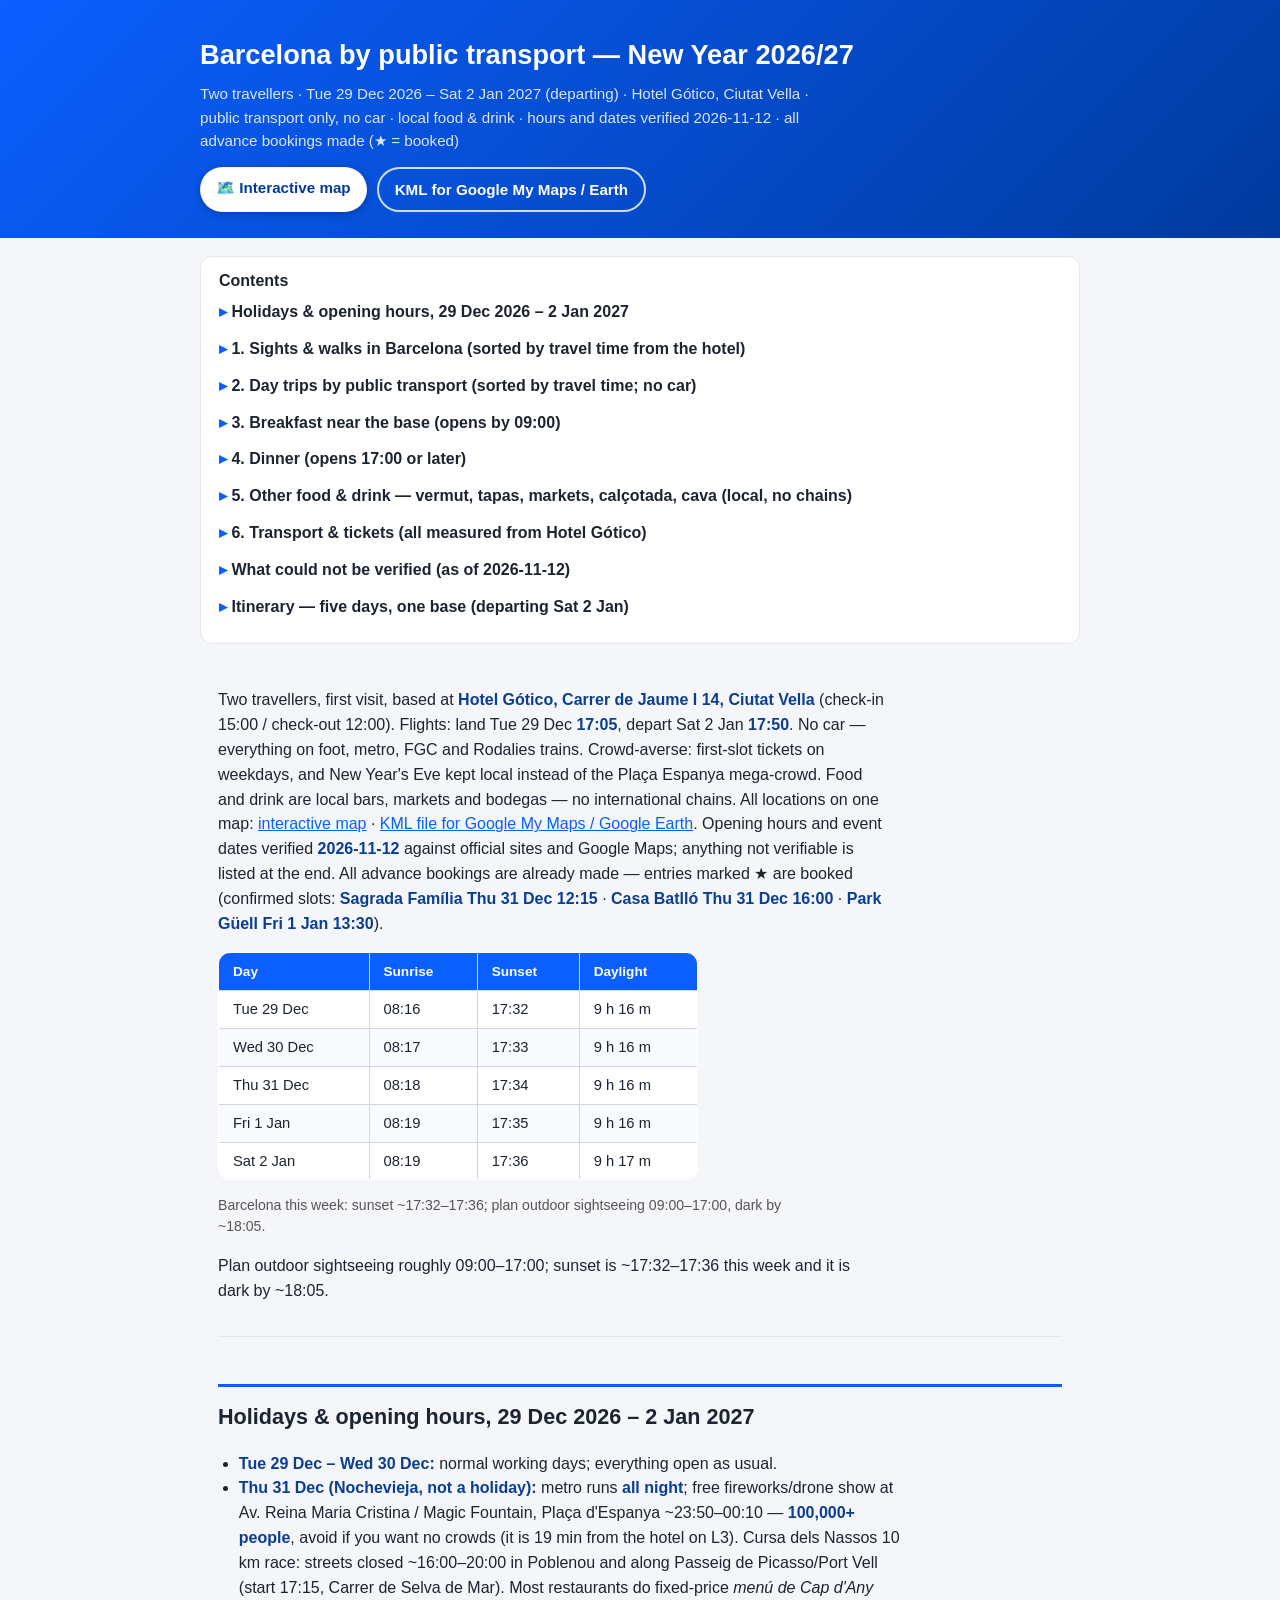
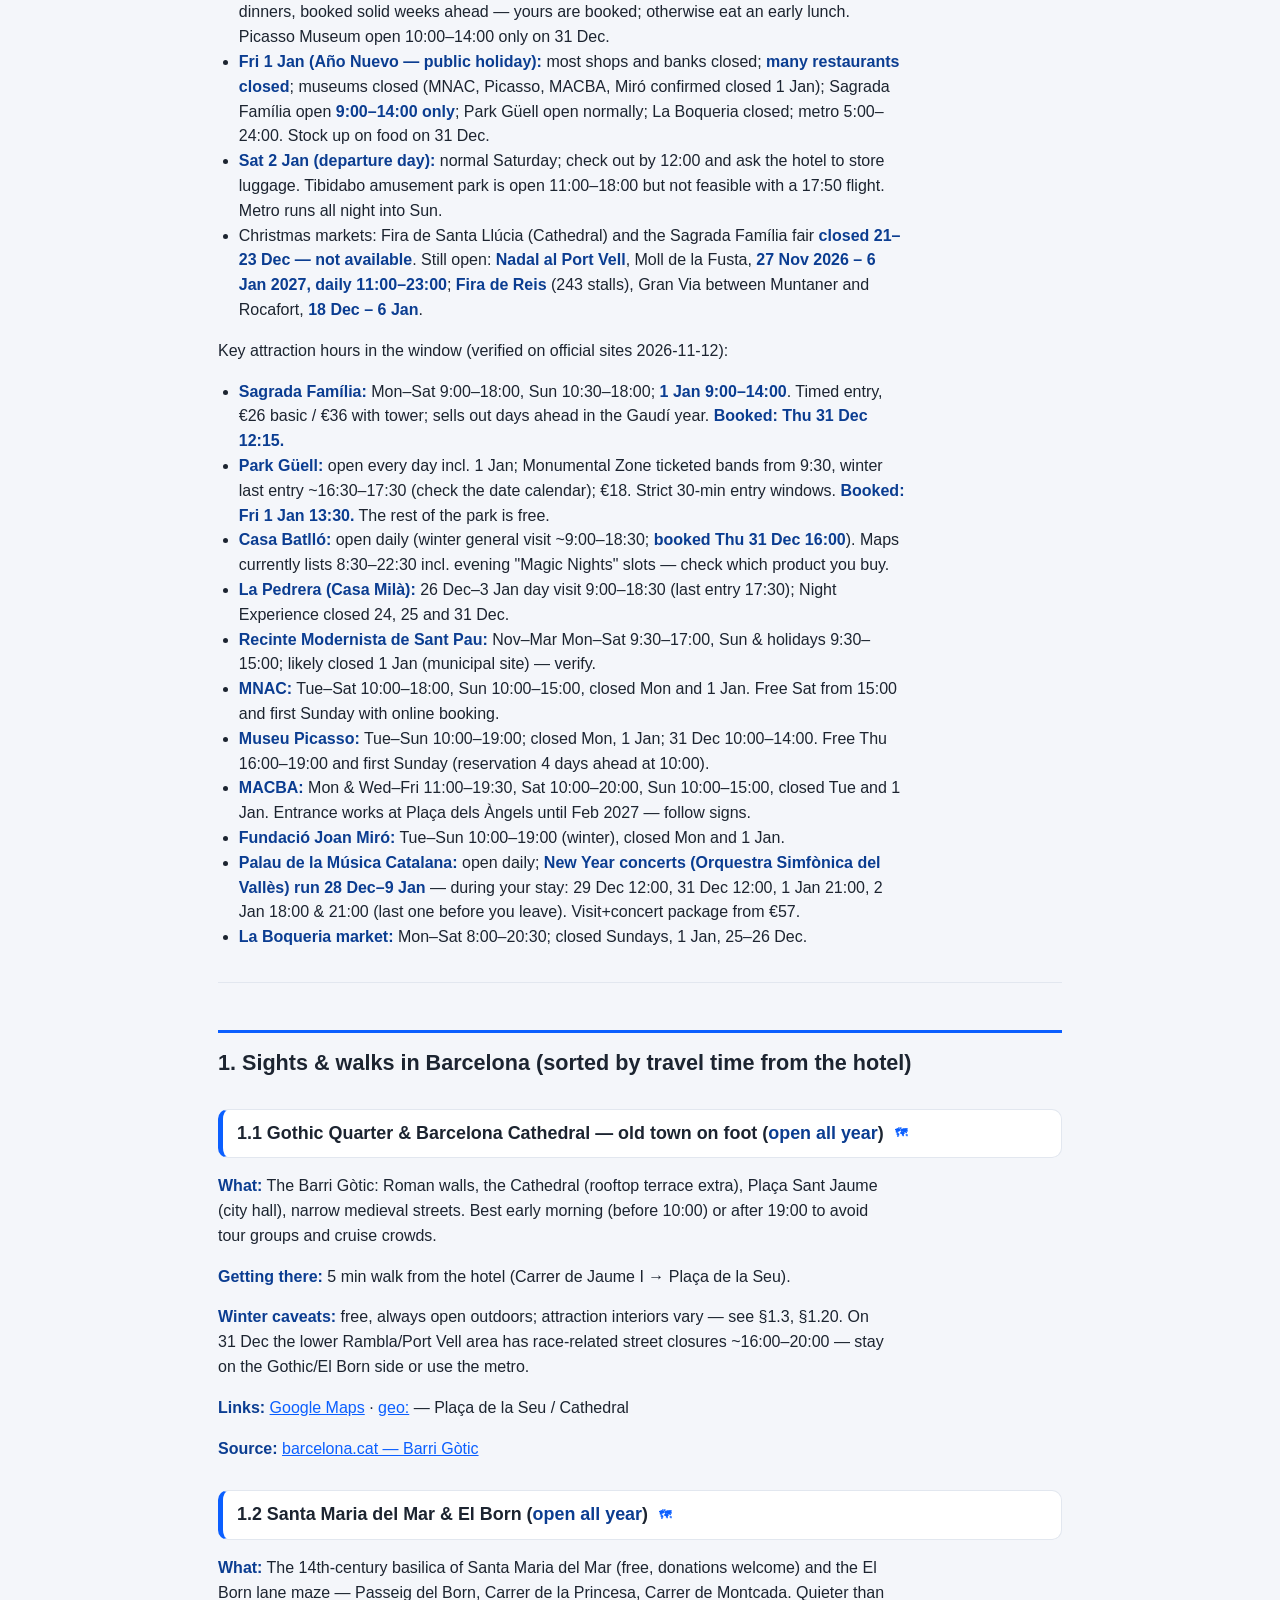
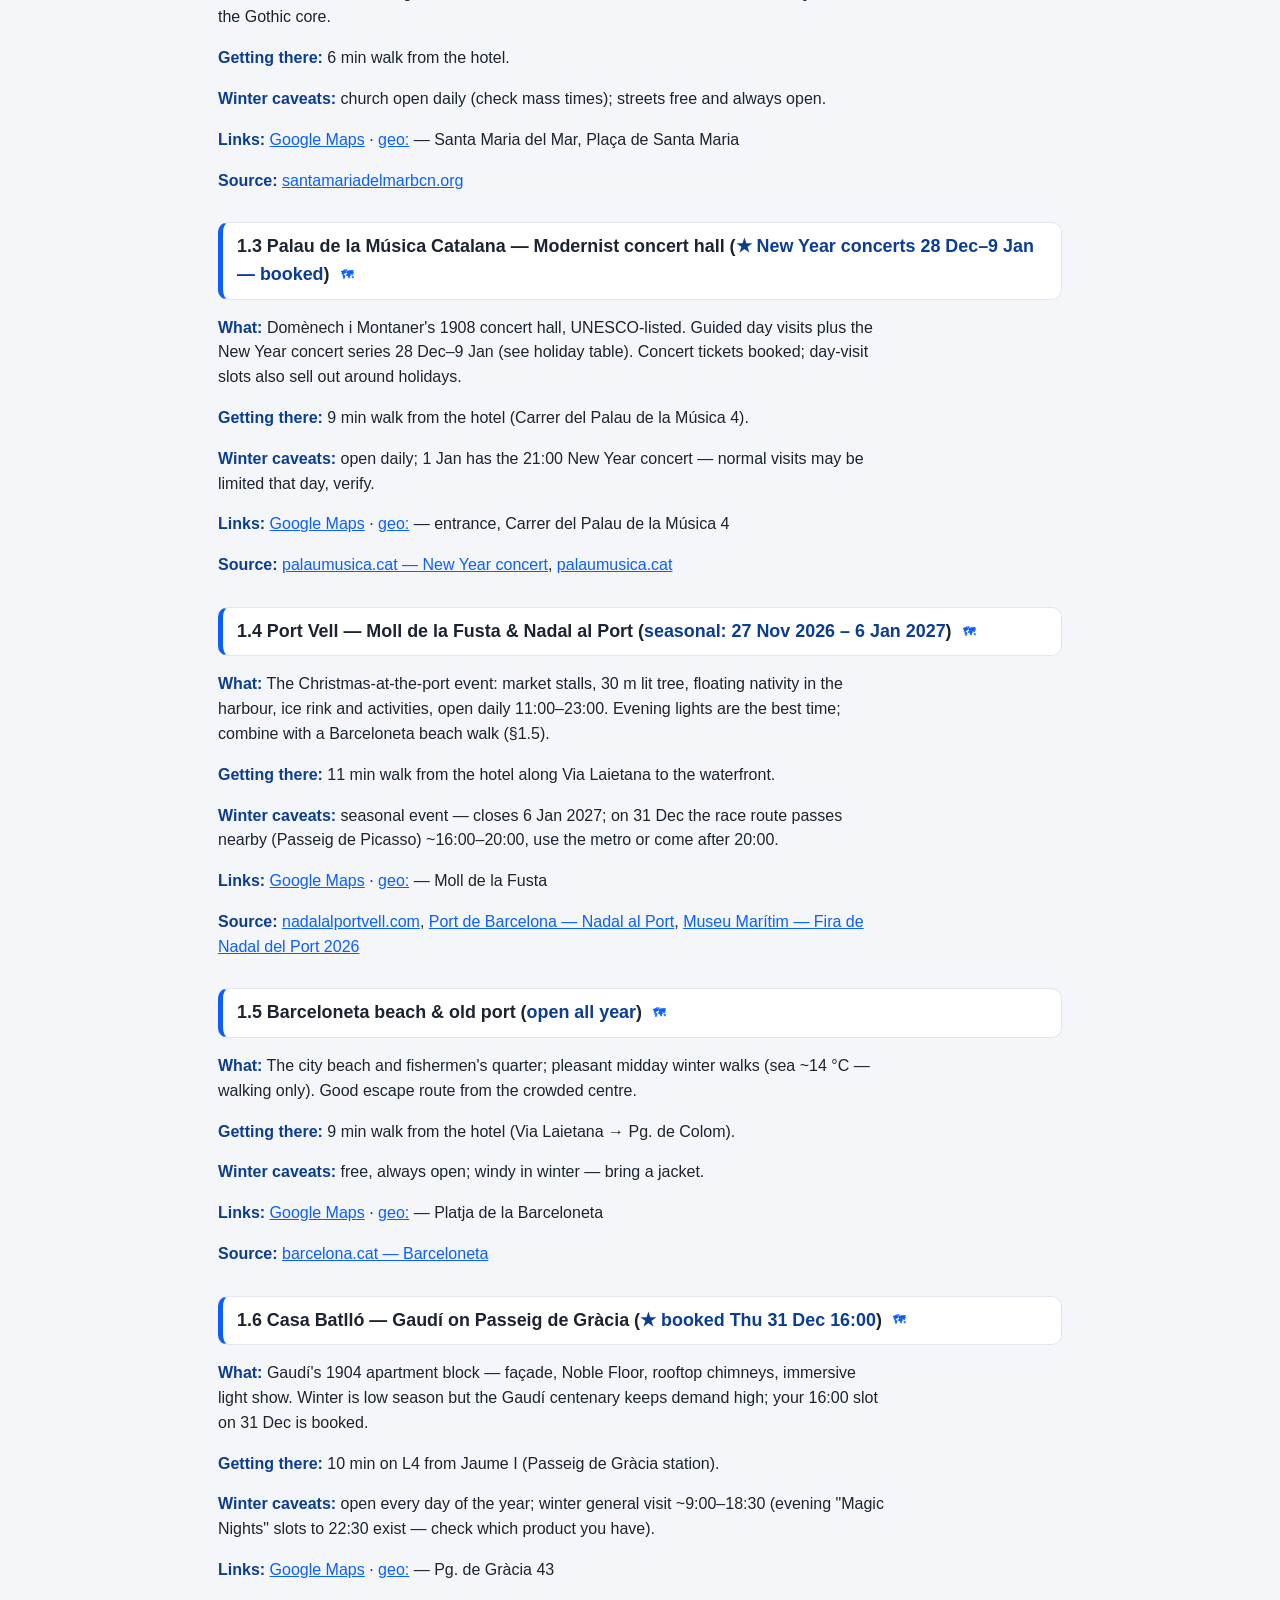
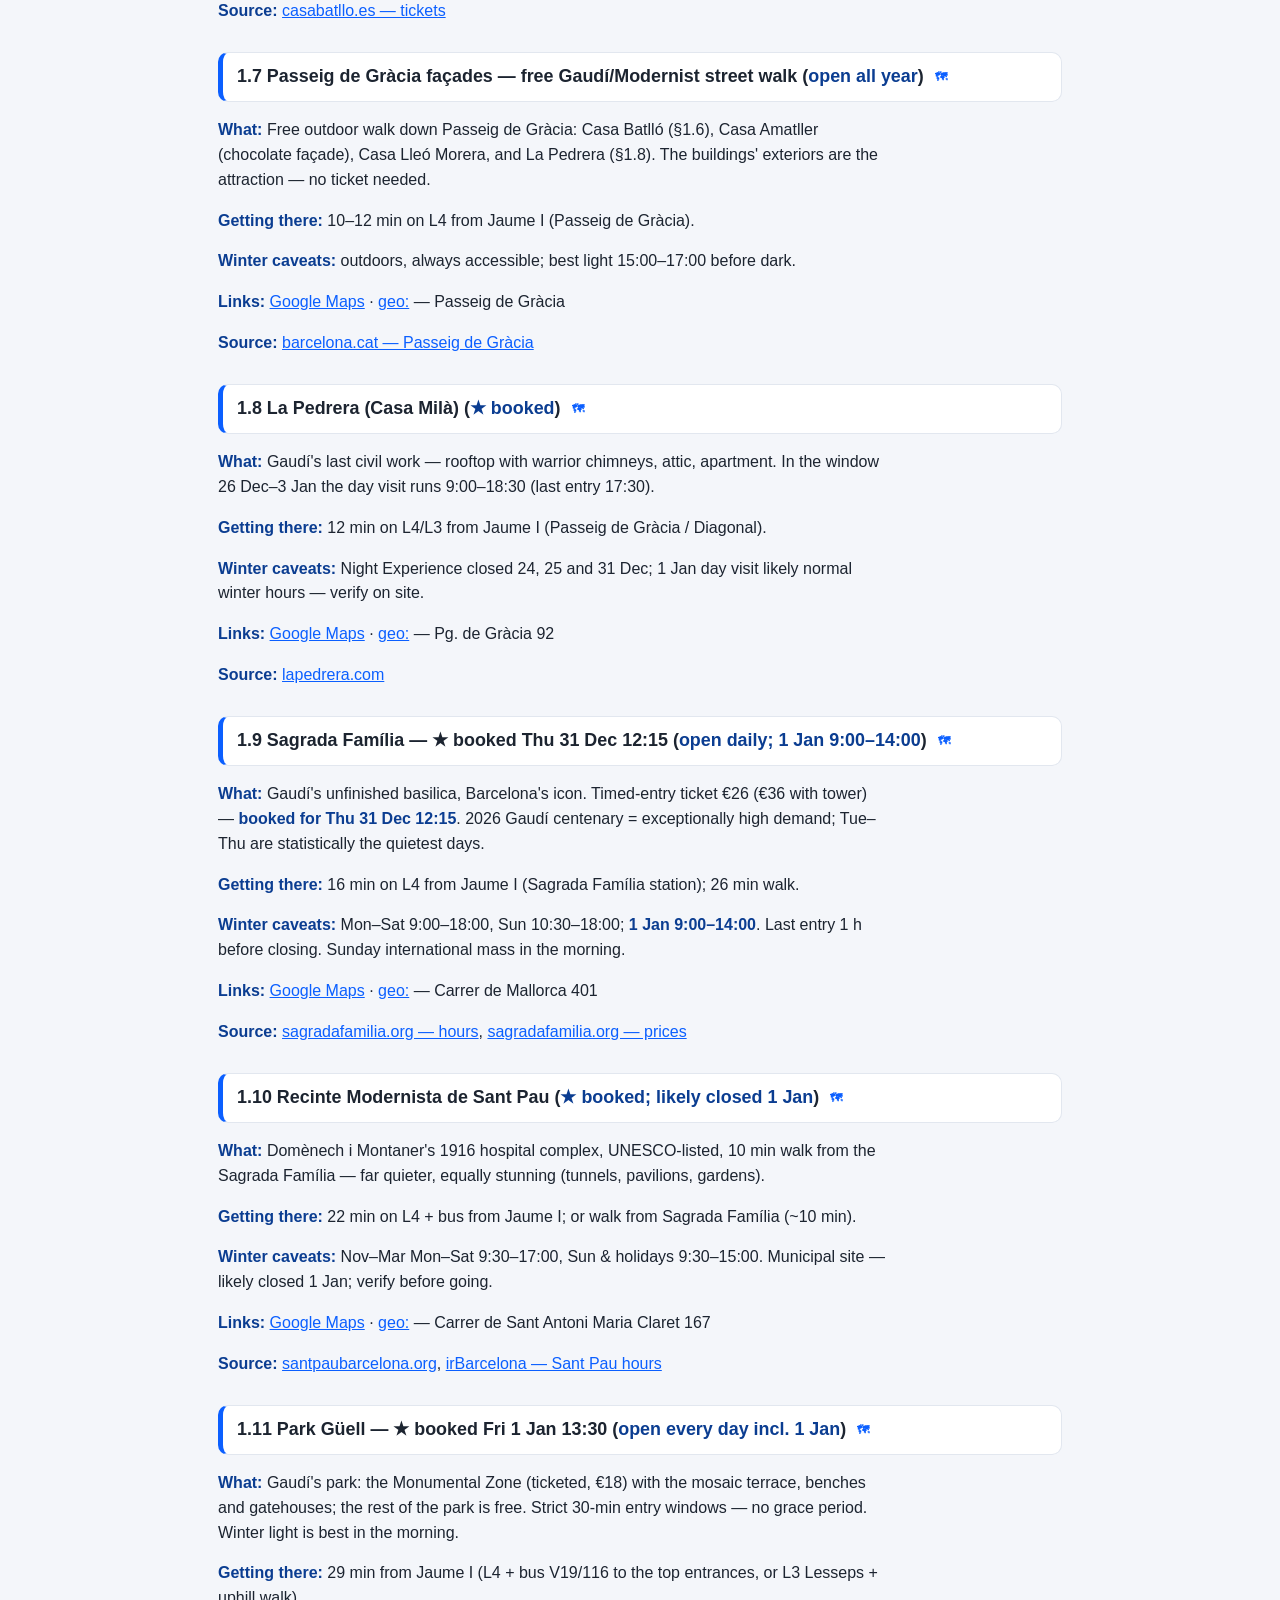
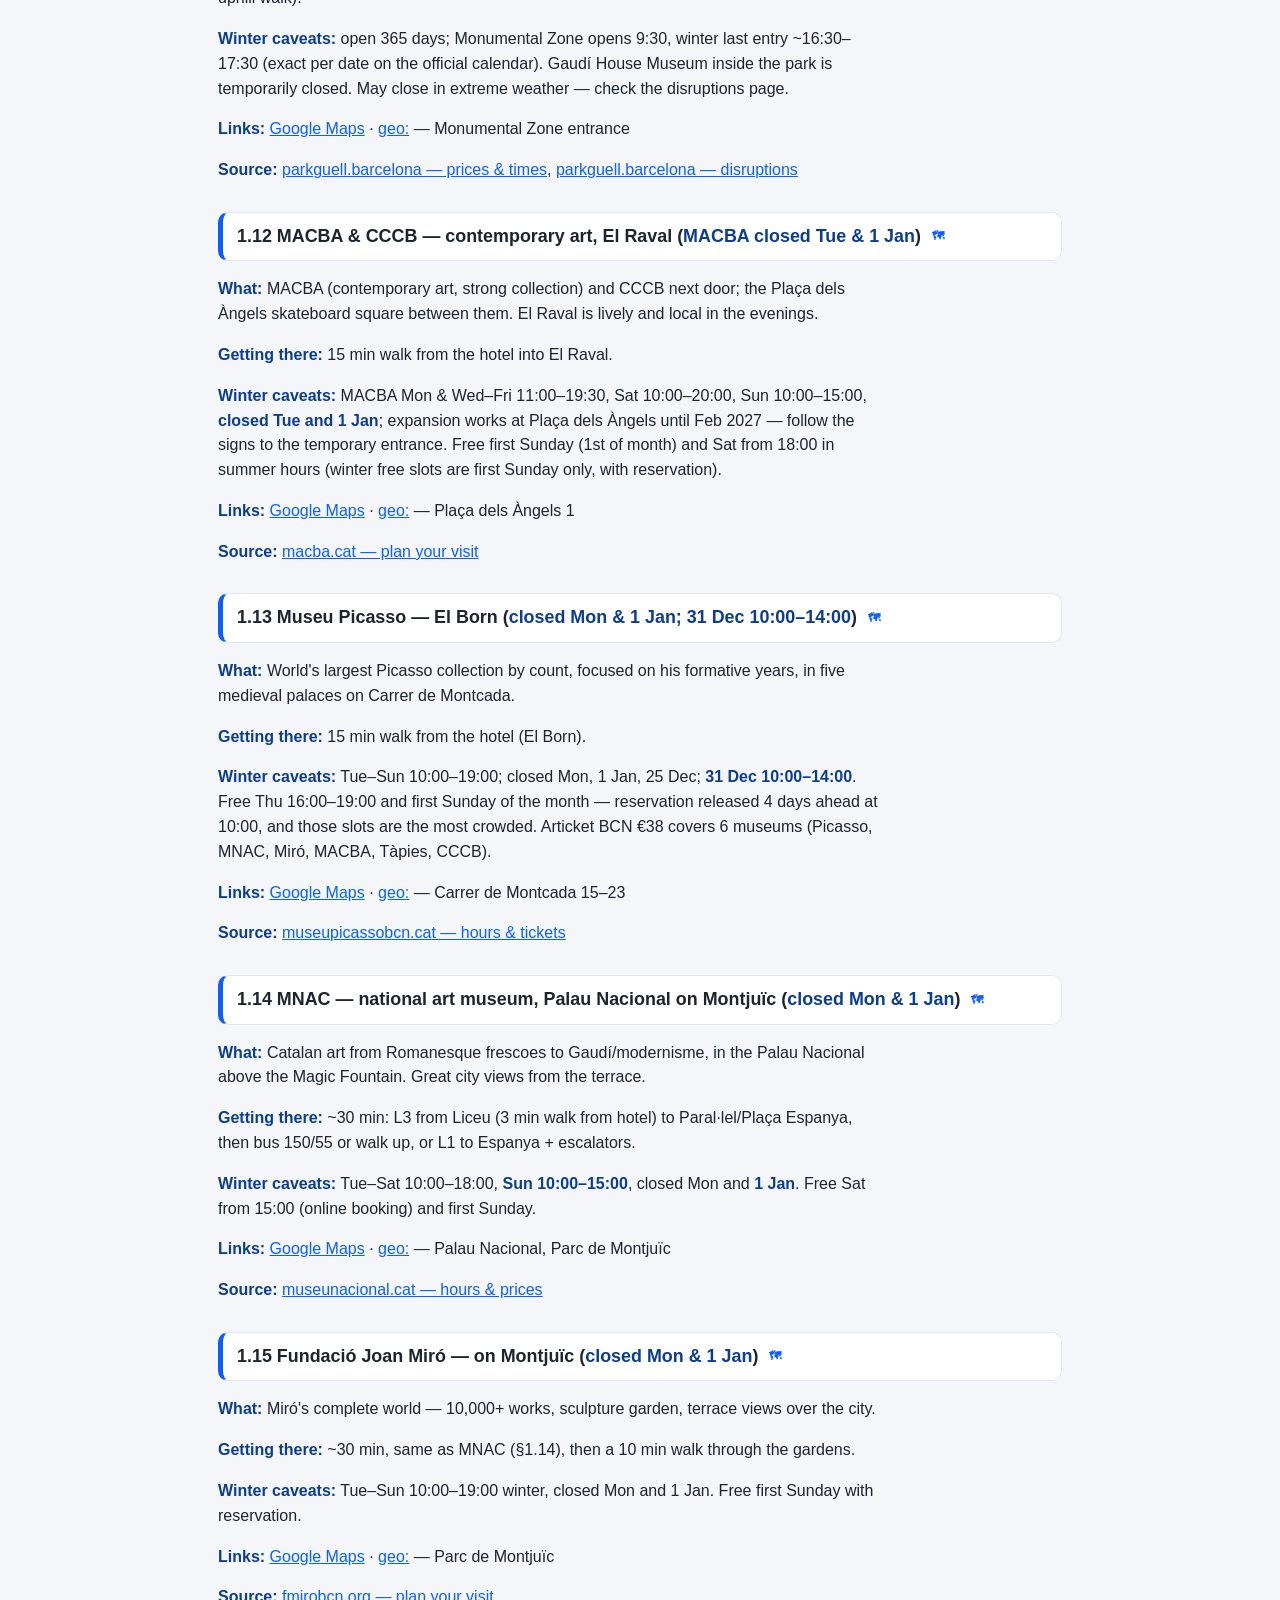
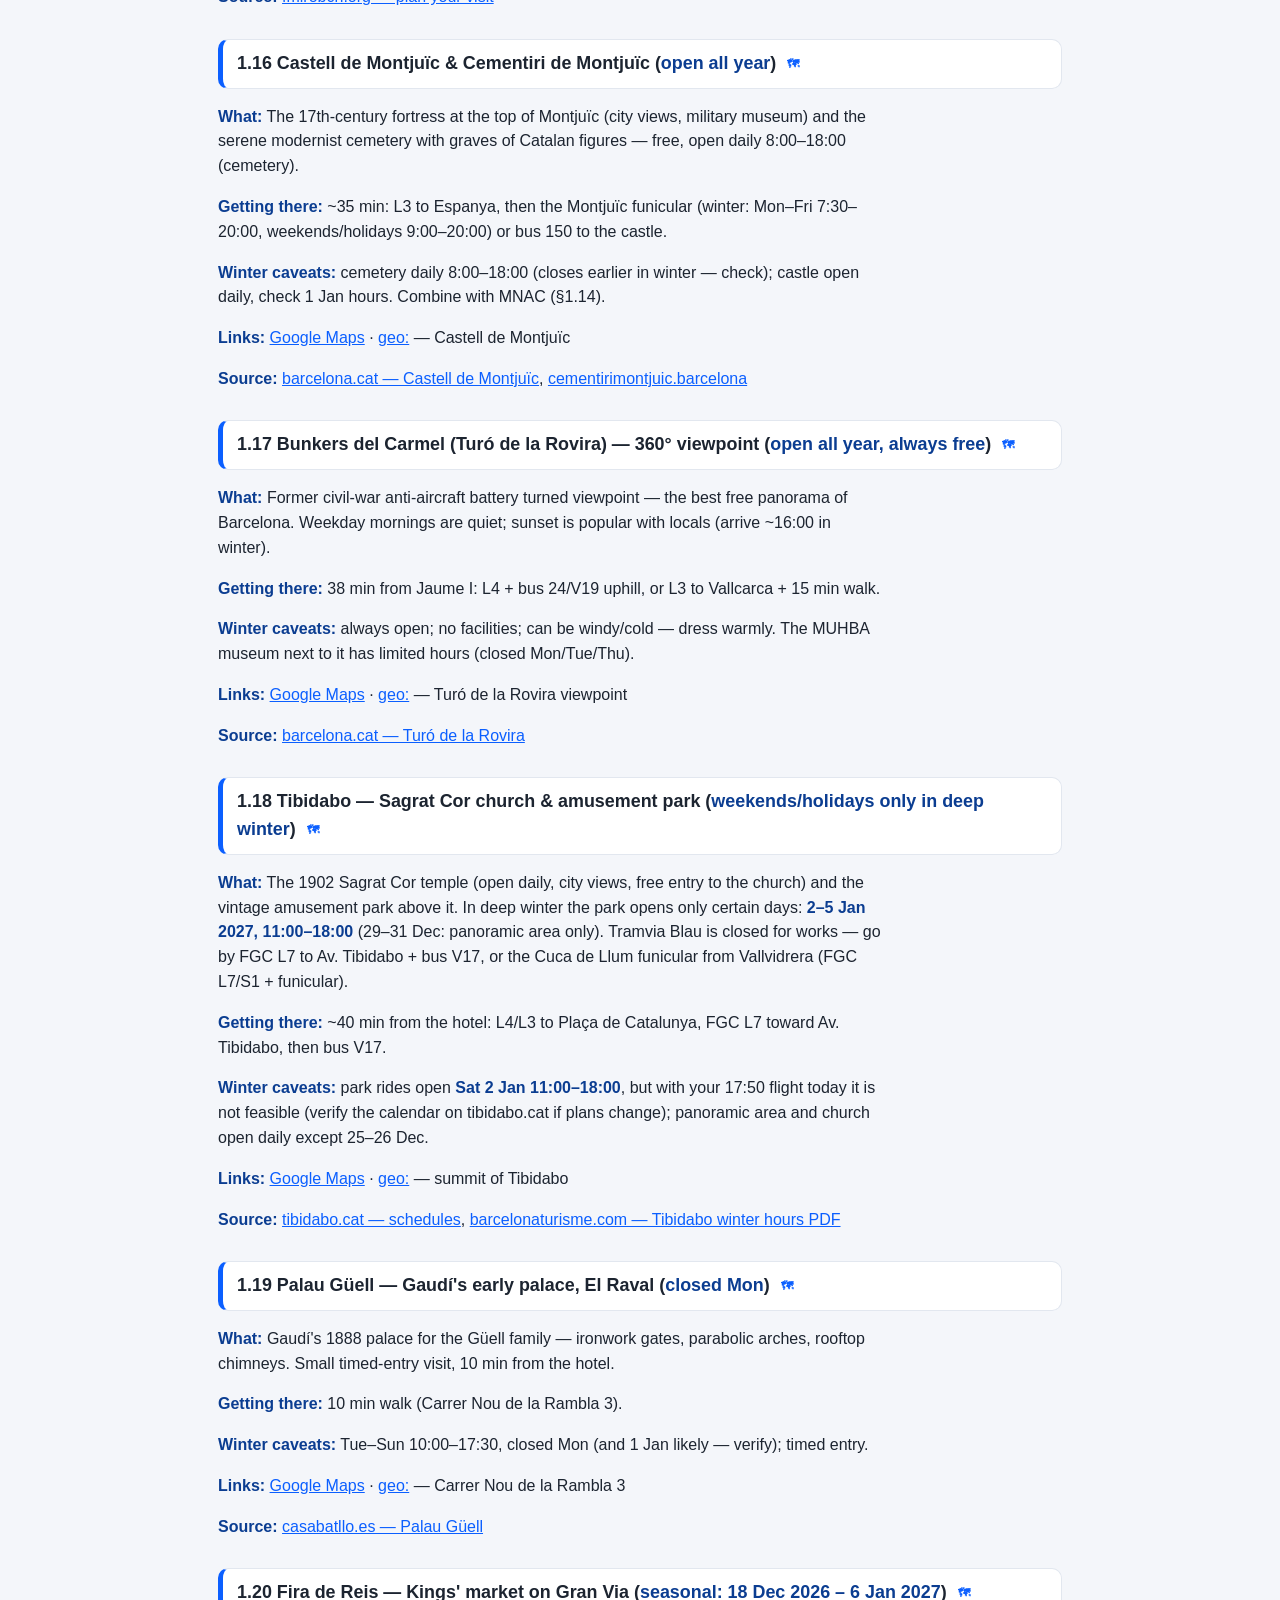
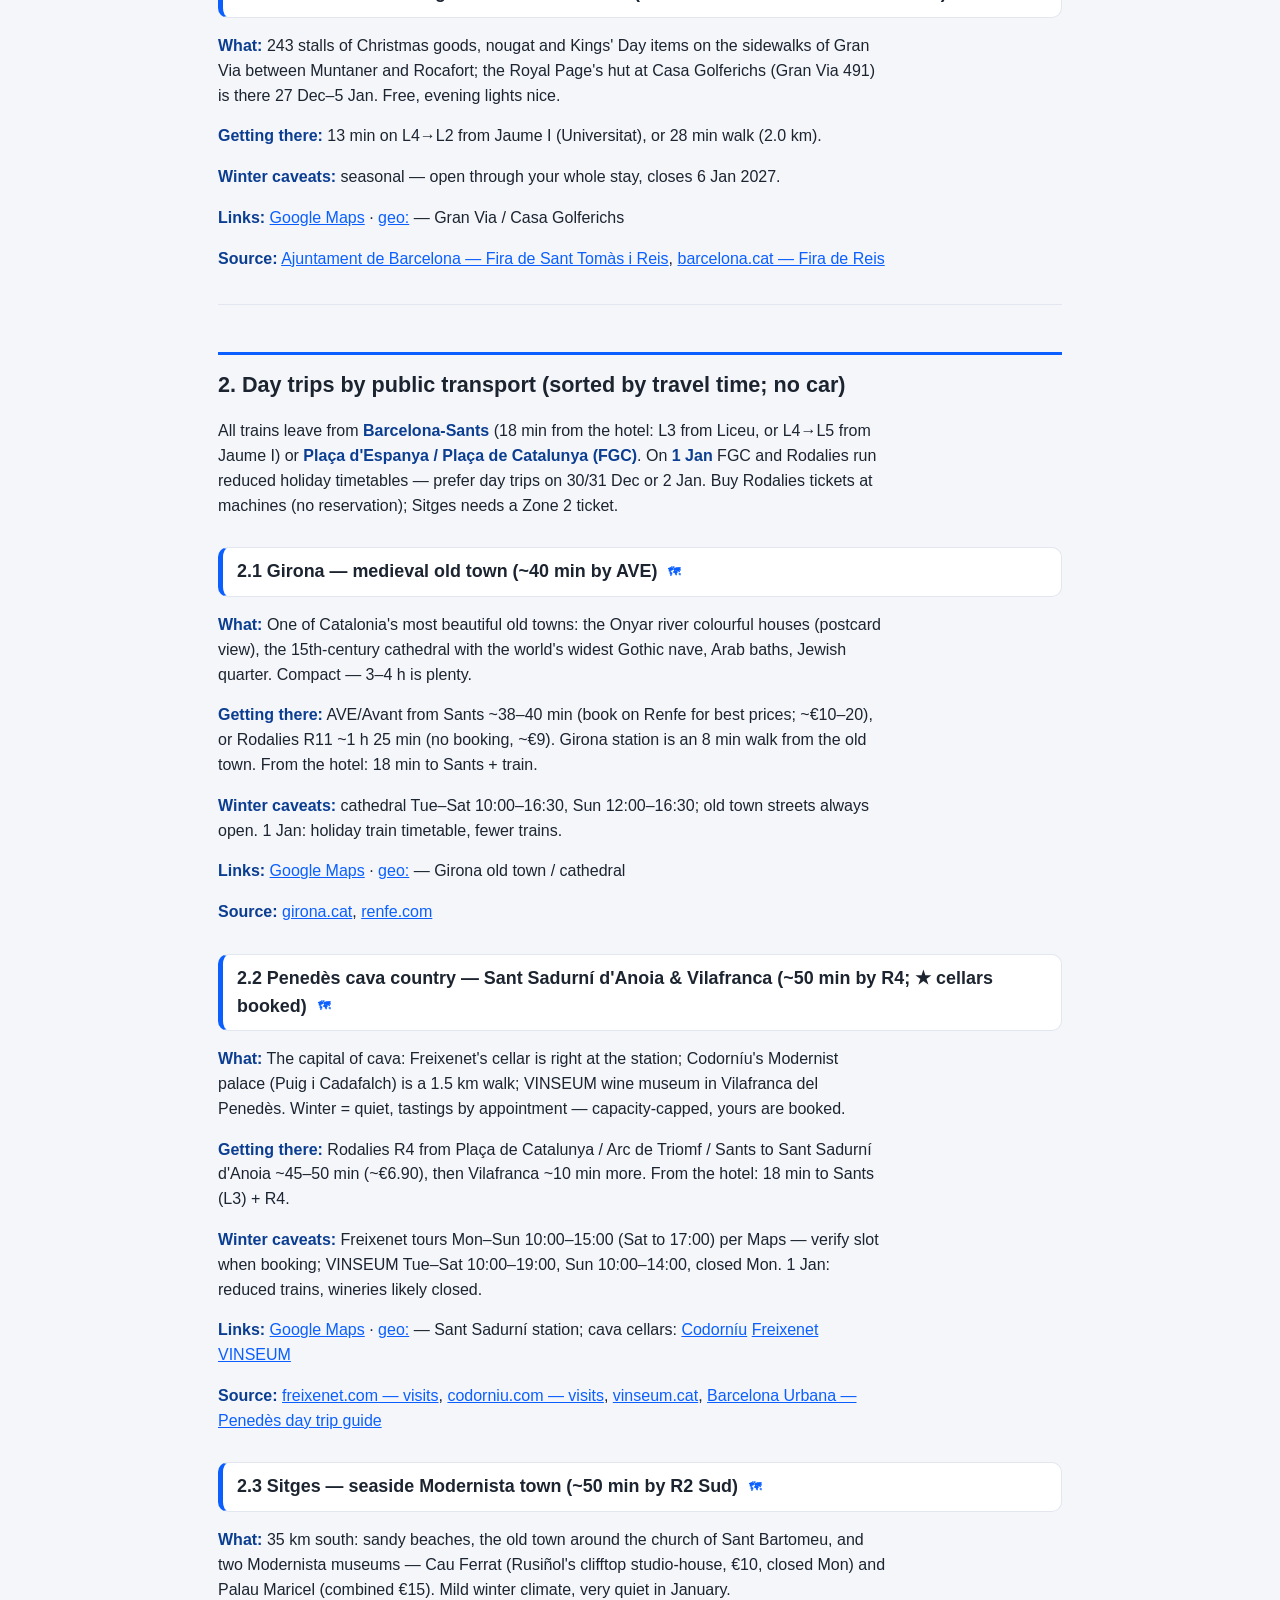
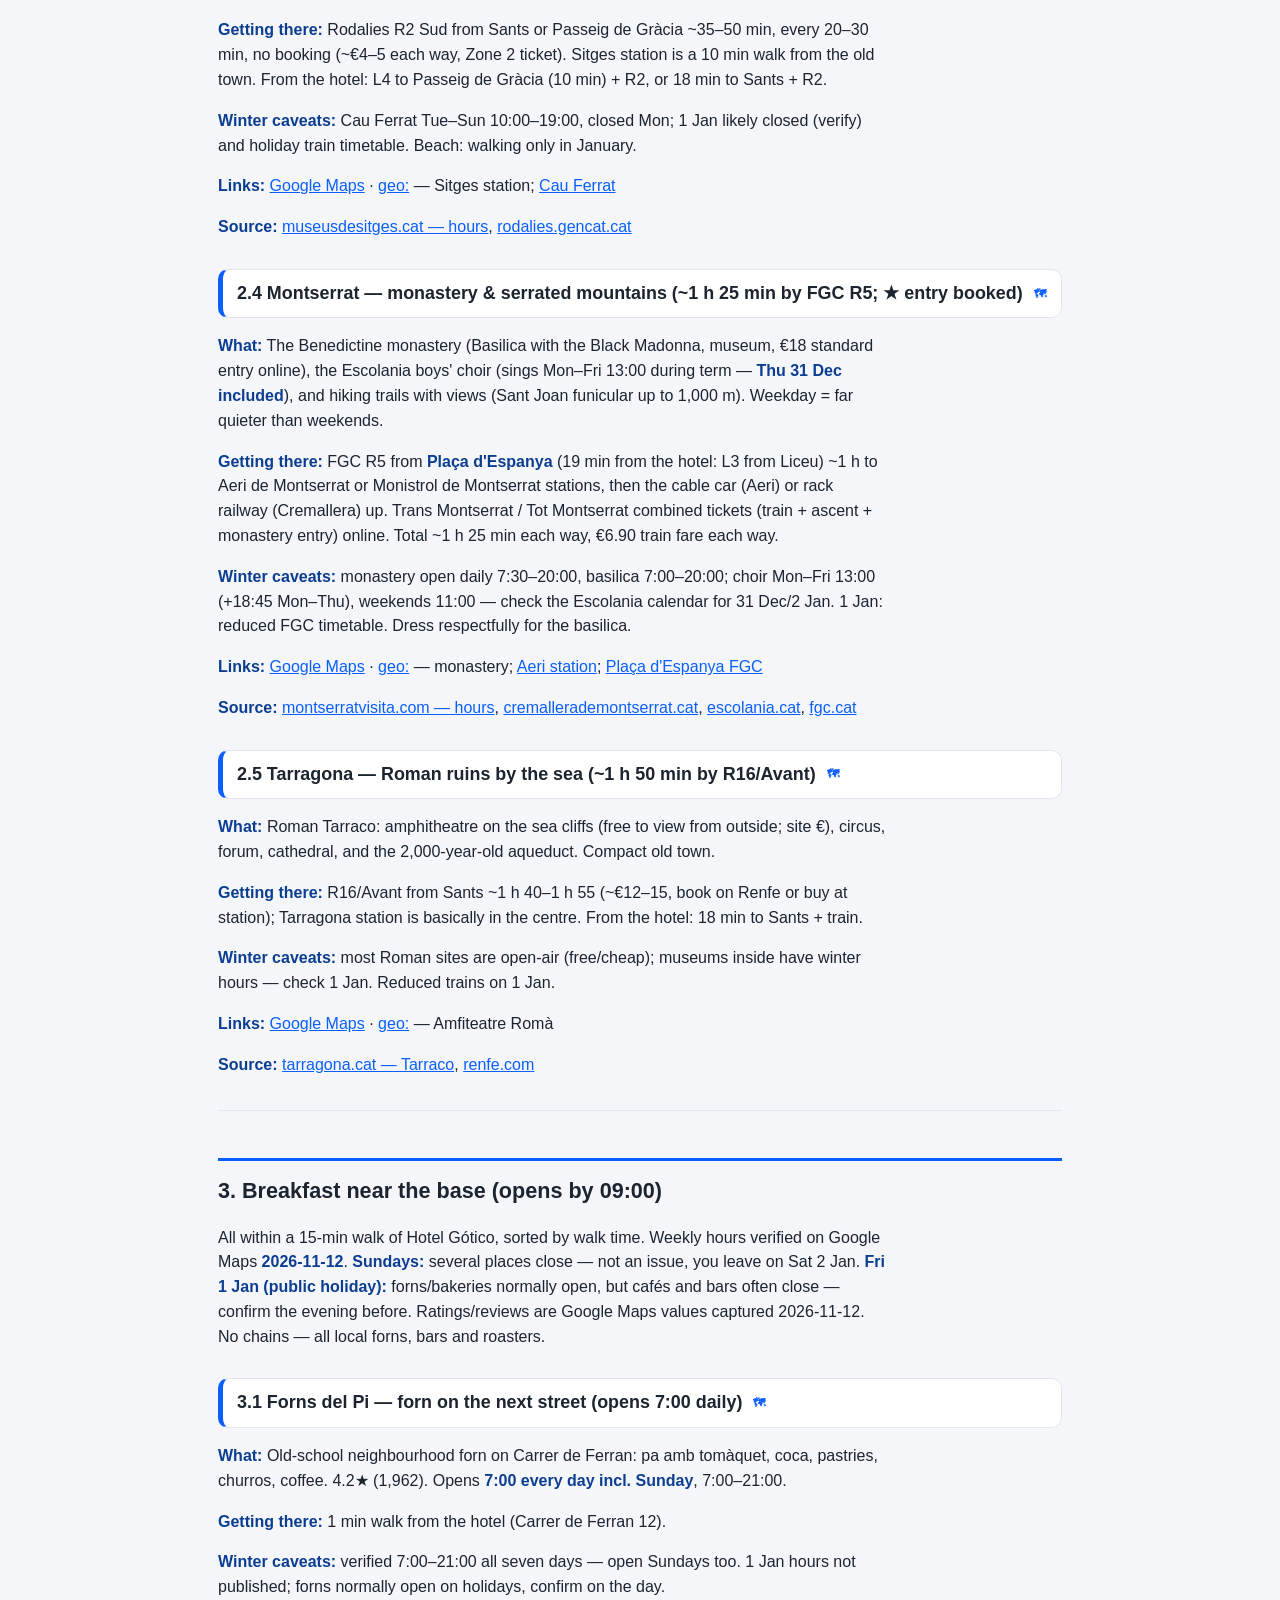
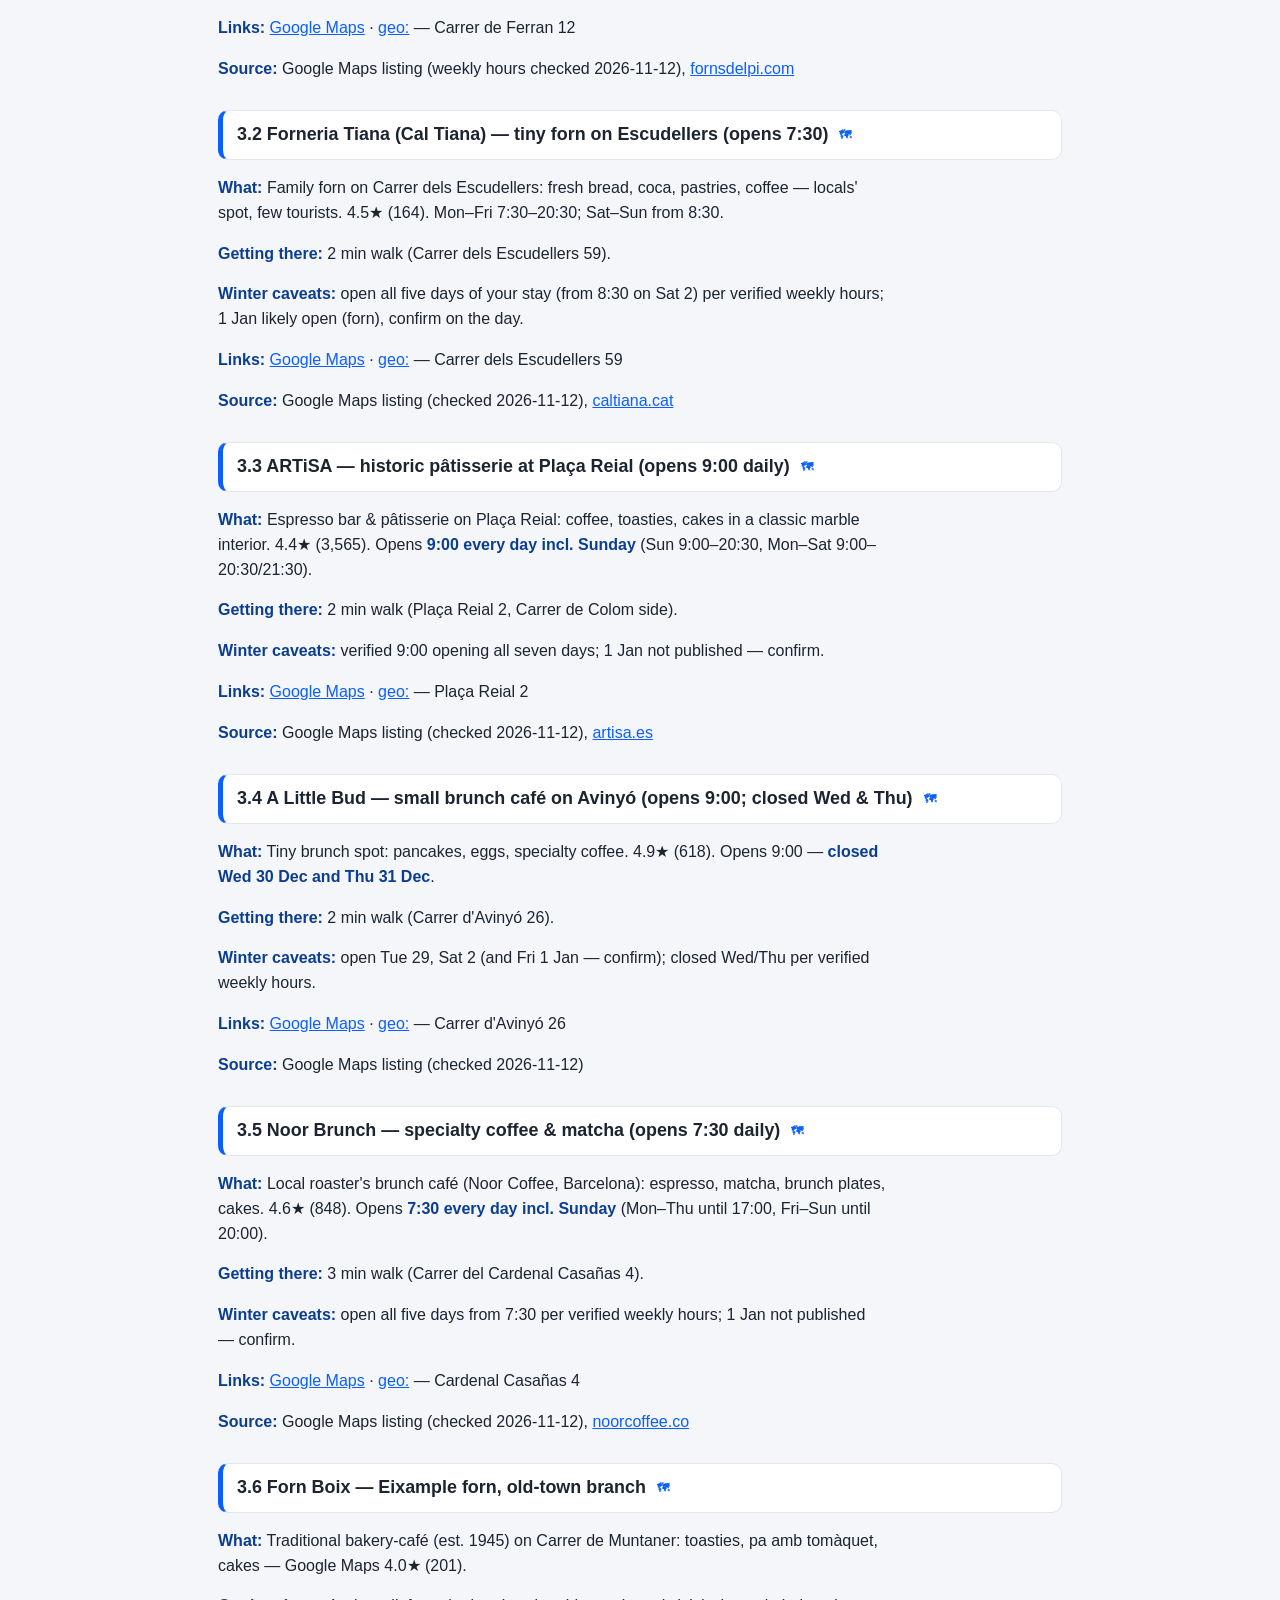
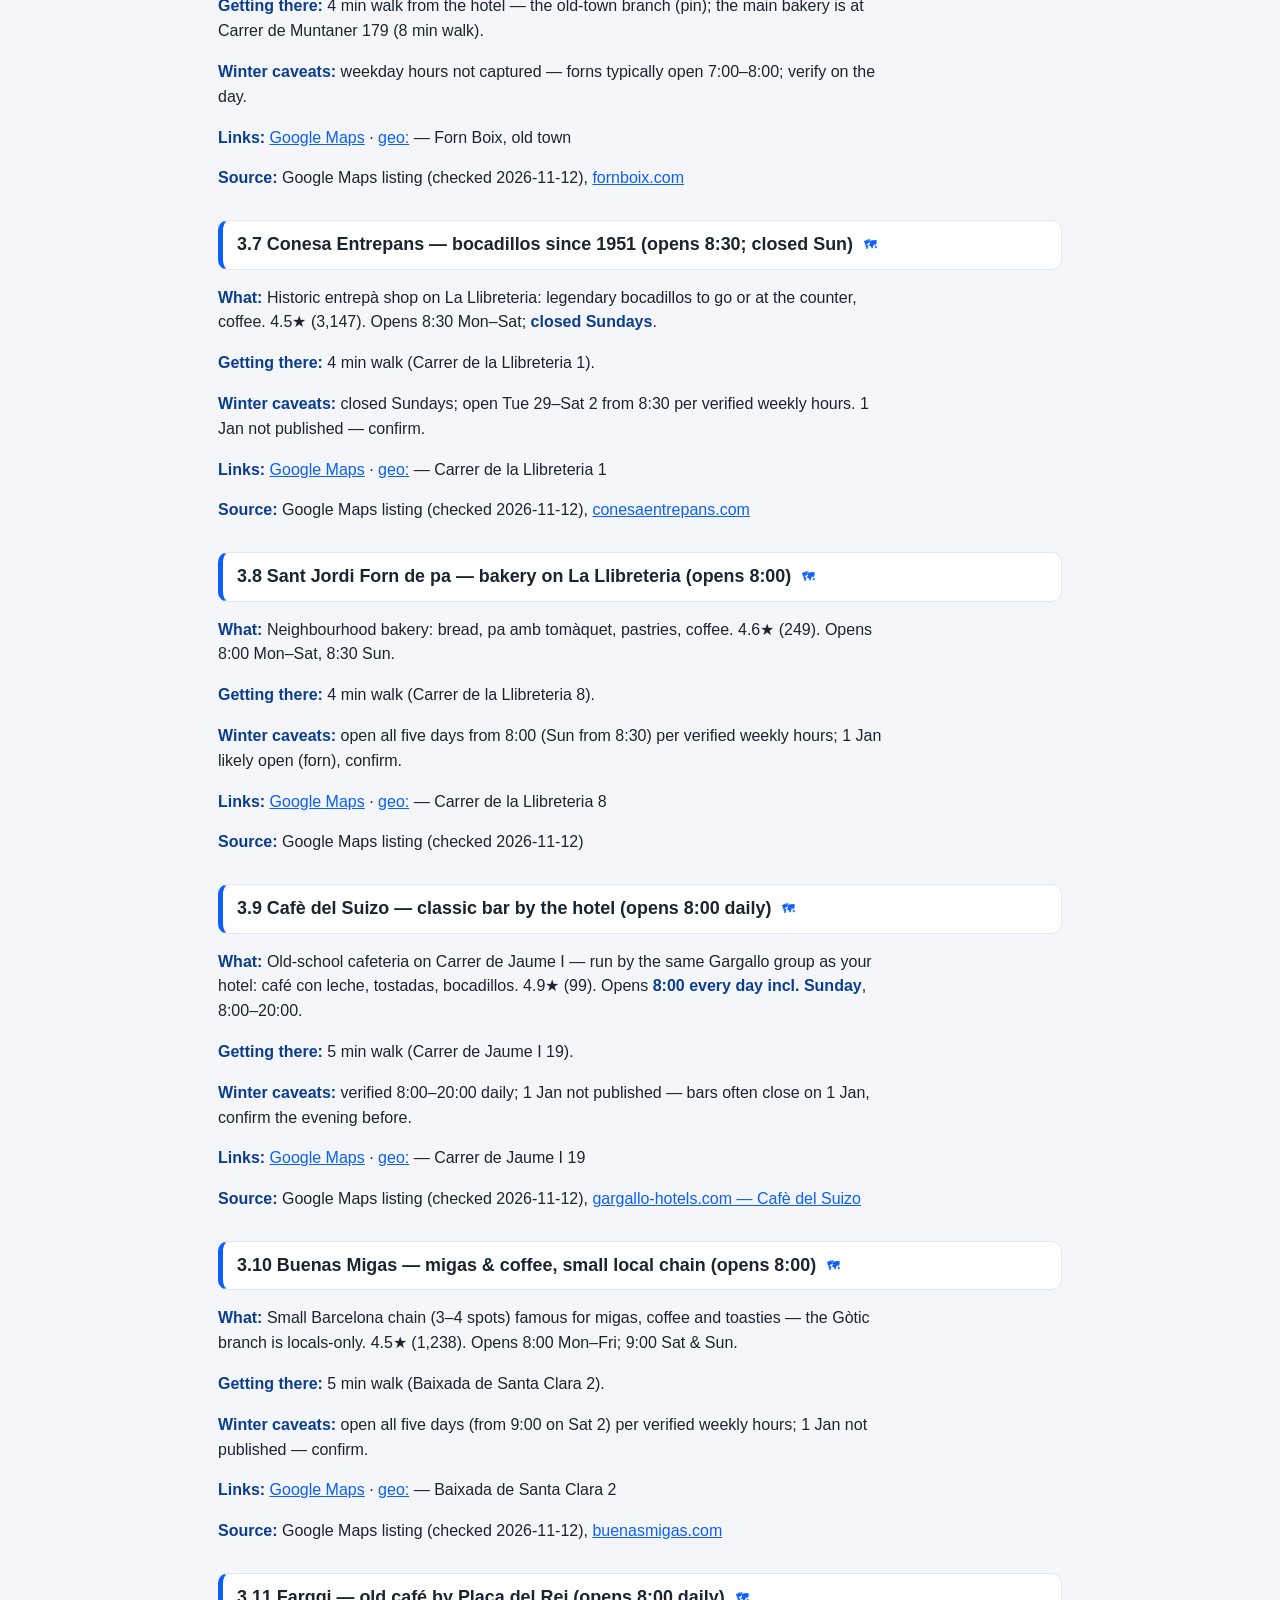
==== commit 6a52332e: "Barcelona guide: add flight times (land 29 Dec 17:05, depart 2 Jan 17:50) to intro and I1/I5; Tibida" ====
--- a/artifacts/barcelona-dec-2026/index.html
+++ b/artifacts/barcelona-dec-2026/index.html
@@ -68,12 +68,12 @@
 <a class="mapbtn ghost" href="locations.kml">KML for Google My Maps / Earth</a></p></div></header>
 <nav class="toc"><div class="toctitle">Contents</div><details class="grp"><summary class="gt"><a href="#holidays-opening-hours-29-dec-2026-2-jan-2027">Holidays &amp; opening hours, 29 Dec 2026 – 2 Jan 2027</a></summary><ul></ul></details><details class="grp"><summary class="gt"><a href="#1-sights-walks-in-barcelona-sorted-by-travel-time-from-the-hotel">1. Sights &amp; walks in Barcelona (sorted by travel time from the hotel)</a></summary><ul><li><a href="#11-gothic-quarter-barcelona-cathedral-old-town-on-foot-open-all-year">1.1 Gothic Quarter &amp; Barcelona Cathedral — old town on foot (open all year)</a></li><li><a href="#12-santa-maria-del-mar-el-born-open-all-year">1.2 Santa Maria del Mar &amp; El Born (open all year)</a></li><li><a href="#13-palau-de-la-música-catalana-modernist-concert-hall-new-year-concerts-28-dec9-jan-booked">1.3 Palau de la Música Catalana — Modernist concert hall (★ New Year concerts 28 Dec–9 Jan — booked)</a></li><li><a href="#14-port-vell-moll-de-la-fusta-nadal-al-port-seasonal-27-nov-2026-6-jan-2027">1.4 Port Vell — Moll de la Fusta &amp; Nadal al Port (seasonal: 27 Nov 2026 – 6 Jan 2027)</a></li><li><a href="#15-barceloneta-beach-old-port-open-all-year">1.5 Barceloneta beach &amp; old port (open all year)</a></li><li><a href="#16-casa-batlló-gaudí-on-passeig-de-gràcia-booked-thu-31-dec-1600">1.6 Casa Batlló — Gaudí on Passeig de Gràcia (★ booked Thu 31 Dec 16:00)</a></li><li><a href="#17-passeig-de-gràcia-façades-free-gaudímodernist-street-walk-open-all-year">1.7 Passeig de Gràcia façades — free Gaudí/Modernist street walk (open all year)</a></li><li><a href="#18-la-pedrera-casa-milà-booked">1.8 La Pedrera (Casa Milà) (★ booked)</a></li><li><a href="#19-sagrada-família-booked-thu-31-dec-1215-open-daily-1-jan-9001400">1.9 Sagrada Família — ★ booked Thu 31 Dec 12:15 (open daily; 1 Jan 9:00–14:00)</a></li><li><a href="#110-recinte-modernista-de-sant-pau-booked-likely-closed-1-jan">1.10 Recinte Modernista de Sant Pau (★ booked; likely closed 1 Jan)</a></li><li><a href="#111-park-güell-booked-fri-1-jan-1330-open-every-day-incl-1-jan">1.11 Park Güell — ★ booked Fri 1 Jan 13:30 (open every day incl. 1 Jan)</a></li><li><a href="#112-macba-cccb-contemporary-art-el-raval-macba-closed-tue-1-jan">1.12 MACBA &amp; CCCB — contemporary art, El Raval (MACBA closed Tue &amp; 1 Jan)</a></li><li><a href="#113-museu-picasso-el-born-closed-mon-1-jan-31-dec-10001400">1.13 Museu Picasso — El Born (closed Mon &amp; 1 Jan; 31 Dec 10:00–14:00)</a></li><li><a href="#114-mnac-national-art-museum-palau-nacional-on-montjuïc-closed-mon-1-jan">1.14 MNAC — national art museum, Palau Nacional on Montjuïc (closed Mon &amp; 1 Jan)</a></li><li><a href="#115-fundació-joan-miró-on-montjuïc-closed-mon-1-jan">1.15 Fundació Joan Miró — on Montjuïc (closed Mon &amp; 1 Jan)</a></li><li><a href="#116-castell-de-montjuïc-cementiri-de-montjuïc-open-all-year">1.16 Castell de Montjuïc &amp; Cementiri de Montjuïc (open all year)</a></li><li><a href="#117-bunkers-del-carmel-turó-de-la-rovira-360-viewpoint-open-all-year-always-free">1.17 Bunkers del Carmel (Turó de la Rovira) — 360° viewpoint (open all year, always free)</a></li><li><a href="#118-tibidabo-sagrat-cor-church-amusement-park-weekendsholidays-only-in-deep-winter">1.18 Tibidabo — Sagrat Cor church &amp; amusement park (weekends/holidays only in deep winter)</a></li><li><a href="#119-palau-güell-gaudís-early-palace-el-raval-closed-mon">1.19 Palau Güell — Gaudí's early palace, El Raval (closed Mon)</a></li><li><a href="#120-fira-de-reis-kings-market-on-gran-via-seasonal-18-dec-2026-6-jan-2027">1.20 Fira de Reis — Kings' market on Gran Via (seasonal: 18 Dec 2026 – 6 Jan 2027)</a></li></ul></details><details class="grp"><summary class="gt"><a href="#2-day-trips-by-public-transport-sorted-by-travel-time-no-car">2. Day trips by public transport (sorted by travel time; no car)</a></summary><ul><li><a href="#21-girona-medieval-old-town-40-min-by-ave">2.1 Girona — medieval old town (~40 min by AVE)</a></li><li><a href="#22-penedès-cava-country-sant-sadurní-danoia-vilafranca-50-min-by-r4-cellars-booked">2.2 Penedès cava country — Sant Sadurní d'Anoia &amp; Vilafranca (~50 min by R4; ★ cellars booked)</a></li><li><a href="#23-sitges-seaside-modernista-town-50-min-by-r2-sud">2.3 Sitges — seaside Modernista town (~50 min by R2 Sud)</a></li><li><a href="#24-montserrat-monastery-serrated-mountains-1-h-25-min-by-fgc-r5-entry-booked">2.4 Montserrat — monastery &amp; serrated mountains (~1 h 25 min by FGC R5; ★ entry booked)</a></li><li><a href="#25-tarragona-roman-ruins-by-the-sea-1-h-50-min-by-r16avant">2.5 Tarragona — Roman ruins by the sea (~1 h 50 min by R16/Avant)</a></li></ul></details><details class="grp"><summary class="gt"><a href="#3-breakfast-near-the-base-opens-by-0900">3. Breakfast near the base (opens by 09:00)</a></summary><ul><li><a href="#31-forns-del-pi-forn-on-the-next-street-opens-700-daily">3.1 Forns del Pi — forn on the next street (opens 7:00 daily)</a></li><li><a href="#32-forneria-tiana-cal-tiana-tiny-forn-on-escudellers-opens-730">3.2 Forneria Tiana (Cal Tiana) — tiny forn on Escudellers (opens 7:30)</a></li><li><a href="#33-artisa-historic-pâtisserie-at-plaça-reial-opens-900-daily">3.3 ARTiSA — historic pâtisserie at Plaça Reial (opens 9:00 daily)</a></li><li><a href="#34-a-little-bud-small-brunch-café-on-avinyó-opens-900-closed-wed-thu">3.4 A Little Bud — small brunch café on Avinyó (opens 9:00; closed Wed &amp; Thu)</a></li><li><a href="#35-noor-brunch-specialty-coffee-matcha-opens-730-daily">3.5 Noor Brunch — specialty coffee &amp; matcha (opens 7:30 daily)</a></li><li><a href="#36-forn-boix-eixample-forn-old-town-branch">3.6 Forn Boix — Eixample forn, old-town branch</a></li><li><a href="#37-conesa-entrepans-bocadillos-since-1951-opens-830-closed-sun">3.7 Conesa Entrepans — bocadillos since 1951 (opens 8:30; closed Sun)</a></li><li><a href="#38-sant-jordi-forn-de-pa-bakery-on-la-llibreteria-opens-800">3.8 Sant Jordi Forn de pa — bakery on La Llibreteria (opens 8:00)</a></li><li><a href="#39-cafè-del-suizo-classic-bar-by-the-hotel-opens-800-daily">3.9 Cafè del Suizo — classic bar by the hotel (opens 8:00 daily)</a></li><li><a href="#310-buenas-migas-migas-coffee-small-local-chain-opens-800">3.10 Buenas Migas — migas &amp; coffee, small local chain (opens 8:00)</a></li><li><a href="#311-farggi-old-café-by-plaça-del-rei-opens-800-daily">3.11 Farggi — old café by Plaça del Rei (opens 8:00 daily)</a></li><li><a href="#312-tostaderos-bon-mercat-llibreteria-local-roastery-café-opens-800-closed-sun">3.12 Tostaderos Bon Mercat Llibreteria — local roastery café (opens 8:00; closed Sun)</a></li><li><a href="#313-kafeto-bakery-coffee-la-rambla-bakery-opens-700-daily">3.13 Kafeto bakery &amp; coffee — La Rambla bakery (opens 7:00 daily)</a></li><li><a href="#314-soul-cafe-neighbourhood-café-on-carrer-ample-opens-800-daily">3.14 Soul Cafe — neighbourhood café on Carrer Ample (opens 8:00 daily)</a></li><li><a href="#315-la-pallaresa-xurros-porras-opens-900-daily">3.15 La Pallaresa — xurros &amp; porras (opens 9:00 daily)</a></li><li><a href="#316-granja-m-viader-hot-chocolate-since-1870-opens-900-closed-sun">3.16 Granja M. Viader — hot chocolate since 1870 (opens 9:00; closed Sun)</a></li><li><a href="#317-la-candelaria-tiny-espresso-bar-in-the-raval-opens-800">3.17 LA CANDELARIA — tiny espresso bar in the Raval (opens 8:00)</a></li><li><a href="#318-cafetería-cafés-caracas-old-school-cafeteria-in-born-opens-800-closed-sun">3.18 Cafetería Cafés Caracas — old-school cafeteria in Born (opens 8:00; closed Sun)</a></li><li><a href="#319-pastisseria-hofmann-pâtisserie-institution-born-opens-900-daily">3.19 Pastisseria Hofmann — pâtisserie institution, Born (opens 9:00 daily)</a></li><li><a href="#320-forn-baluard-barceloneta-artisan-wood-oven-bakery-opens-730-daily">3.20 Forn Baluard Barceloneta — artisan wood-oven bakery (opens 7:30 daily)</a></li></ul></details><details class="grp"><summary class="gt"><a href="#4-dinner-opens-1700-or-later">4. Dinner (opens 17:00 or later)</a></summary><ul><li><a href="#41-xera-booked-tasting-menu-dinner-el-born-area">4.1 XERA — ★ booked — tasting-menu dinner, El Born area</a></li><li><a href="#42-bar-calders-vermut-tapas-dinner-sant-antoni">4.2 Bar Calders — vermut &amp; tapas dinner, Sant Antoni</a></li><li><a href="#43-bodega-vinito-wine-bodega-dinner-sant-antoni">4.3 Bodega Vinito — wine bodega dinner, Sant Antoni</a></li><li><a href="#44-la-barmutería-vermuts-y-tapas-sant-antoni">4.4 La Barmutería — vermuts y tapas, Sant Antoni</a></li><li><a href="#45-bodega-oliva-historic-bodega-wine-bar-by-plaça-reial-opens-1730-closed-tue-wed">4.5 BODEGA OLIVA — historic bodega &amp; wine bar by Plaça Reial (opens 17:30; closed Tue &amp; Wed)</a></li><li><a href="#46-viana-classic-bar-restaurant-on-carrer-del-vidre-opens-1730-closed-wed">4.6 Viana — classic bar-restaurant on Carrer del Vidre (opens 17:30; closed Wed)</a></li><li><a href="#47-el-bandoler-by-la-alcoba-la-alcobas-tavern-arm-opens-1800-booked">4.7 El Bandoler by La Alcoba — La Alcoba's tavern arm (opens ~18:00; ★ booked)</a></li><li><a href="#48-gourmet-sensi-mediterranean-dinner-near-plaça-de-làngel-opens-1700-booked">4.8 Gourmet Sensi — Mediterranean dinner near Plaça de l'Àngel (opens 17:00; ★ booked)</a></li><li><a href="#49-lantic-bocoi-del-gòtic-old-tavern-hearty-catalan-dinner-opens-1900-closed-sun">4.9 L'Antic Bocoi del Gòtic — old tavern, hearty Catalan dinner (opens 19:00; closed Sun)</a></li><li><a href="#410-petit-tapas-tapas-bar-on-carrer-ample-opens-1800-booked">4.10 Petit Tapas — tapas bar on Carrer Ample (opens ~18:00; ★ booked)</a></li><li><a href="#411-rao-contemporary-catalan-dinner-in-the-ravalborn-edge-opens-1830-closed-sundays-booked">4.11 RAO — contemporary Catalan dinner in the Raval/Born edge (opens 18:30; closed Sundays; ★ booked)</a></li><li><a href="#412-el-set-born-neighbourhood-dinner-open-late-opens-1900-daily-except-mon">4.12 el SET — Born neighbourhood dinner, open late (opens 19:00 daily except Mon)</a></li><li><a href="#413-polonez-polish-catalan-institution-in-born-opens-1800-tuefri-sun-lunch-only">4.13 Polonez — Polish-Catalan institution in Born (opens 18:00 Tue–Fri; Sun lunch only)</a></li><li><a href="#414-guzzo-born-restaurant-pizzeria-open-late-opens-1800-monfri-from-1230-weekends">4.14 GUZZO — Born restaurant-pizzeria, open late (opens 18:00 Mon–Fri; from 12:30 weekends)</a></li><li><a href="#415-eldiset-contemporary-dinner-in-born-open-every-evening-incl-sun-opens-1900">4.15 ELDISET — contemporary dinner in Born, open every evening incl. Sun (opens 19:00)</a></li></ul></details><details class="grp"><summary class="gt"><a href="#5-other-food-drink-vermut-tapas-markets-calçotada-cava-local-no-chains">5. Other food &amp; drink — vermut, tapas, markets, calçotada, cava (local, no chains)</a></summary><ul><li><a href="#51-bar-cañete-booked-classic-raval-tapas-restaurant">5.1 Bar Cañete — ★ booked — classic Raval tapas restaurant</a></li><li><a href="#52-cal-pep-tables-booked-barceloneta-seafood-institution">5.2 Cal Pep — ★ tables booked — Barceloneta seafood institution</a></li><li><a href="#53-can-paixano-la-xampanyeria-cava-bocadillos-barceloneta">5.3 Can Paixano "La Xampanyeria" — cava &amp; bocadillos, Barceloneta</a></li><li><a href="#54-el-xampanyet-cava-bar-el-born">5.4 El Xampanyet — cava bar, El Born</a></li><li><a href="#55-quimet-quimet-montaditos-conservas-poble-sec">5.5 Quimet &amp; Quimet — montaditos &amp; conservas, Poble-sec</a></li><li><a href="#56-carrer-de-blai-pintxos-street-poble-sec">5.6 Carrer de Blai — pintxos street, Poble-sec</a></li><li><a href="#57-bodega-del-vermut-vermut-de-grifo-gràcia">5.7 Bodega del Vermut — vermut de grifo, Gràcia</a></li><li><a href="#58-xocolateria-petritxol-churros-thick-chocolate">5.8 Xocolateria Petritxol — churros &amp; thick chocolate</a></li><li><a href="#59-bodega-joan-booked-calçotada-menu-3490-eixample">5.9 Bodega Joan — ★ booked — calçotada menu €34.90, Eixample</a></li><li><a href="#510-casa-pepi-booked-calçotada-28-weekends-el-clot">5.10 Casa Pepi — ★ booked — calçotada €28 weekends, El Clot</a></li><li><a href="#511-antic-pitarra-raval-institution-since-1934">5.11 Antic Pitarra — Raval institution (since 1934)</a></li><li><a href="#512-mercat-de-la-boqueria-the-famous-one-go-800930-closed-sun-1-jan">5.12 Mercat de la Boqueria — the famous one; go 8:00–9:30 (closed Sun &amp; 1 Jan)</a></li><li><a href="#513-mercat-de-sant-antoni-local-market-sunday-book-market">5.13 Mercat de Sant Antoni — local market + Sunday book market</a></li><li><a href="#514-mercat-de-santa-caterina-el-born-market-with-rooftop">5.14 Mercat de Santa Caterina — El Born market with rooftop</a></li><li><a href="#515-mercat-de-la-concepció-gràcias-market">5.15 Mercat de la Concepció — Gràcia's market</a></li><li><a href="#516-cava-xampany-from-penedès-drink-local-visit-the-source-22">5.16 Cava (xampany) from Penedès — drink local, visit the source (§2.2)</a></li></ul></details><details class="grp"><summary class="gt"><a href="#6-transport-tickets-all-measured-from-hotel-gótico">6. Transport &amp; tickets (all measured from Hotel Gótico)</a></summary><ul></ul></details><details class="grp"><summary class="gt"><a href="#what-could-not-be-verified-as-of-2026-11-12">What could not be verified (as of 2026-11-12)</a></summary><ul></ul></details><details class="grp"><summary class="gt"><a href="#itinerary-five-days-one-base-departing-sat-2-jan">Itinerary — five days, one base (departing Sat 2 Jan)</a></summary><ul><li><a href="#i1-tue-29-dec-arrive-settle-gothic-quarter-el-born-nadal-al-port-vell-11-12-14-54-view-on-mapmaphtmlii1">I1. Tue 29 Dec — arrive &amp; settle: Gothic Quarter, El Born, Nadal al Port Vell (§1.1, §1.2, §1.4, §5.4) View on map</a></li><li><a href="#i2-wed-30-dec-montserrat-day-trip-weekday-quiet-24-view-on-mapmaphtmlii2">I2. Wed 30 Dec — Montserrat day trip, weekday-quiet (§2.4) View on map</a></li><li><a href="#i3-thu-31-dec-booked-gaudí-day-quiet-local-nye-110-19-16-view-on-mapmaphtmlii3">I3. Thu 31 Dec — booked Gaudí day + quiet local NYE (§1.10, §1.9, §1.6) View on map</a></li><li><a href="#i4-fri-1-jan-holiday-quiet-day-park-güell-1330-beach-port-lights-111-15-14-view-on-mapmaphtmlii4">I4. Fri 1 Jan — holiday-quiet day: Park Güell 13:30 + beach &amp; port lights (§1.11, §1.5, §1.4) View on map</a></li><li><a href="#i5-sat-2-jan-departure-day-market-morning-then-the-airport-512-120-17-view-on-mapmaphtmlii5">I5. Sat 2 Jan — departure day: market morning, then the airport (§5.12, §1.20, §1.7) View on map</a></li></ul></details></nav>
 <main>
-<p>Two travellers, first visit, based at <strong>Hotel Gótico, Carrer de Jaume I 14, Ciutat Vella</strong> (check-in 15:00 / check-out 12:00). No car — everything on foot, metro, FGC and Rodalies trains. Crowd-averse: first-slot tickets on weekdays, and New Year's Eve kept local instead of the Plaça Espanya mega-crowd. Food and drink are local bars, markets and bodegas — no international chains. All locations on one map: <a href="map.html">interactive map</a> · <a href="locations.kml">KML file for Google My Maps / Google Earth</a>. Opening hours and event dates verified <strong>2026-11-12</strong> against official sites and Google Maps; anything not verifiable is listed at the end. All advance bookings are already made — entries marked ★ are booked (confirmed slots: <strong>Sagrada Família Thu 31 Dec 12:15</strong> · <strong>Casa Batlló Thu 31 Dec 16:00</strong> · <strong>Park Güell Fri 1 Jan 13:30</strong>).</p>
+<p>Two travellers, first visit, based at <strong>Hotel Gótico, Carrer de Jaume I 14, Ciutat Vella</strong> (check-in 15:00 / check-out 12:00). Flights: land Tue 29 Dec <strong>17:05</strong>, depart Sat 2 Jan <strong>17:50</strong>. No car — everything on foot, metro, FGC and Rodalies trains. Crowd-averse: first-slot tickets on weekdays, and New Year's Eve kept local instead of the Plaça Espanya mega-crowd. Food and drink are local bars, markets and bodegas — no international chains. All locations on one map: <a href="map.html">interactive map</a> · <a href="locations.kml">KML file for Google My Maps / Google Earth</a>. Opening hours and event dates verified <strong>2026-11-12</strong> against official sites and Google Maps; anything not verifiable is listed at the end. All advance bookings are already made — entries marked ★ are booked (confirmed slots: <strong>Sagrada Família Thu 31 Dec 12:15</strong> · <strong>Casa Batlló Thu 31 Dec 16:00</strong> · <strong>Park Güell Fri 1 Jan 13:30</strong>).</p>
 <p><table class="daylight"><thead><tr><th>Day</th><th>Sunrise</th><th>Sunset</th><th>Daylight</th></tr></thead><tbody><tr><td>Tue 29 Dec</td><td>08:16</td><td>17:32</td><td>9 h 16 m</td></tr><tr><td>Wed 30 Dec</td><td>08:17</td><td>17:33</td><td>9 h 16 m</td></tr><tr><td>Thu 31 Dec</td><td>08:18</td><td>17:34</td><td>9 h 16 m</td></tr><tr><td>Fri 1 Jan</td><td>08:19</td><td>17:35</td><td>9 h 16 m</td></tr><tr><td>Sat 2 Jan</td><td>08:19</td><td>17:36</td><td>9 h 17 m</td></tr></tbody></table><p class="dl-note">Barcelona this week: sunset ~17:32–17:36; plan outdoor sightseeing 09:00–17:00, dark by ~18:05.</p></p>
 <p>Plan outdoor sightseeing roughly 09:00–17:00; sunset is ~17:32–17:36 this week and it is dark by ~18:05.</p>
 <hr>
 <h2 id="holidays-opening-hours-29-dec-2026-2-jan-2027">Holidays &amp; opening hours, 29 Dec 2026 – 2 Jan 2027</h2>
-<ul><li><strong>Tue 29 Dec – Wed 30 Dec:</strong> normal working days; everything open as usual.</li><li><strong>Thu 31 Dec (Nochevieja, not a holiday):</strong> metro runs <strong>all night</strong>; free fireworks/drone show at Av. Reina Maria Cristina / Magic Fountain, Plaça d'Espanya ~23:50–00:10 — <strong>100,000+ people</strong>, avoid if you want no crowds (it is 19 min from the hotel on L3). Cursa dels Nassos 10 km race: streets closed ~16:00–20:00 in Poblenou and along Passeig de Picasso/Port Vell (start 17:15, Carrer de Selva de Mar). Most restaurants do fixed-price <em>menú de Cap d'Any</em> dinners, booked solid weeks ahead — yours are booked; otherwise eat an early lunch. Picasso Museum open 10:00–14:00 only on 31 Dec.</li><li><strong>Fri 1 Jan (Año Nuevo — public holiday):</strong> most shops and banks closed; <strong>many restaurants closed</strong>; museums closed (MNAC, Picasso, MACBA, Miró confirmed closed 1 Jan); Sagrada Família open <strong>9:00–14:00 only</strong>; Park Güell open normally; La Boqueria closed; metro 5:00–24:00. Stock up on food on 31 Dec.</li><li><strong>Sat 2 Jan (departure day):</strong> normal Saturday; check out by 12:00 and ask the hotel to store luggage. Tibidabo amusement park open 11:00–18:00 — only worth it if your flight is late afternoon. Metro runs all night into Sun.</li><li>Christmas markets: Fira de Santa Llúcia (Cathedral) and the Sagrada Família fair <strong>closed 21–23 Dec — not available</strong>. Still open: <strong>Nadal al Port Vell</strong>, Moll de la Fusta, <strong>27 Nov 2026 – 6 Jan 2027, daily 11:00–23:00</strong>; <strong>Fira de Reis</strong> (243 stalls), Gran Via between Muntaner and Rocafort, <strong>18 Dec – 6 Jan</strong>.</li></ul>
+<ul><li><strong>Tue 29 Dec – Wed 30 Dec:</strong> normal working days; everything open as usual.</li><li><strong>Thu 31 Dec (Nochevieja, not a holiday):</strong> metro runs <strong>all night</strong>; free fireworks/drone show at Av. Reina Maria Cristina / Magic Fountain, Plaça d'Espanya ~23:50–00:10 — <strong>100,000+ people</strong>, avoid if you want no crowds (it is 19 min from the hotel on L3). Cursa dels Nassos 10 km race: streets closed ~16:00–20:00 in Poblenou and along Passeig de Picasso/Port Vell (start 17:15, Carrer de Selva de Mar). Most restaurants do fixed-price <em>menú de Cap d'Any</em> dinners, booked solid weeks ahead — yours are booked; otherwise eat an early lunch. Picasso Museum open 10:00–14:00 only on 31 Dec.</li><li><strong>Fri 1 Jan (Año Nuevo — public holiday):</strong> most shops and banks closed; <strong>many restaurants closed</strong>; museums closed (MNAC, Picasso, MACBA, Miró confirmed closed 1 Jan); Sagrada Família open <strong>9:00–14:00 only</strong>; Park Güell open normally; La Boqueria closed; metro 5:00–24:00. Stock up on food on 31 Dec.</li><li><strong>Sat 2 Jan (departure day):</strong> normal Saturday; check out by 12:00 and ask the hotel to store luggage. Tibidabo amusement park is open 11:00–18:00 but not feasible with a 17:50 flight. Metro runs all night into Sun.</li><li>Christmas markets: Fira de Santa Llúcia (Cathedral) and the Sagrada Família fair <strong>closed 21–23 Dec — not available</strong>. Still open: <strong>Nadal al Port Vell</strong>, Moll de la Fusta, <strong>27 Nov 2026 – 6 Jan 2027, daily 11:00–23:00</strong>; <strong>Fira de Reis</strong> (243 stalls), Gran Via between Muntaner and Rocafort, <strong>18 Dec – 6 Jan</strong>.</li></ul>
 <p>Key attraction hours in the window (verified on official sites 2026-11-12):</p>
 <ul><li><strong>Sagrada Família:</strong> Mon–Sat 9:00–18:00, Sun 10:30–18:00; <strong>1 Jan 9:00–14:00</strong>. Timed entry, €26 basic / €36 with tower; sells out days ahead in the Gaudí year. <strong>Booked: Thu 31 Dec 12:15.</strong></li><li><strong>Park Güell:</strong> open every day incl. 1 Jan; Monumental Zone ticketed bands from 9:30, winter last entry ~16:30–17:30 (check the date calendar); €18. Strict 30-min entry windows. <strong>Booked: Fri 1 Jan 13:30.</strong> The rest of the park is free.</li><li><strong>Casa Batlló:</strong> open daily (winter general visit ~9:00–18:30; <strong>booked Thu 31 Dec 16:00</strong>). Maps currently lists 8:30–22:30 incl. evening "Magic Nights" slots — check which product you buy.</li><li><strong>La Pedrera (Casa Milà):</strong> 26 Dec–3 Jan day visit 9:00–18:30 (last entry 17:30); Night Experience closed 24, 25 and 31 Dec.</li><li><strong>Recinte Modernista de Sant Pau:</strong> Nov–Mar Mon–Sat 9:30–17:00, Sun &amp; holidays 9:30–15:00; likely closed 1 Jan (municipal site) — verify.</li><li><strong>MNAC:</strong> Tue–Sat 10:00–18:00, Sun 10:00–15:00, closed Mon and 1 Jan. Free Sat from 15:00 and first Sunday with online booking.</li><li><strong>Museu Picasso:</strong> Tue–Sun 10:00–19:00; closed Mon, 1 Jan; 31 Dec 10:00–14:00. Free Thu 16:00–19:00 and first Sunday (reservation 4 days ahead at 10:00).</li><li><strong>MACBA:</strong> Mon &amp; Wed–Fri 11:00–19:30, Sat 10:00–20:00, Sun 10:00–15:00, closed Tue and 1 Jan. Entrance works at Plaça dels Àngels until Feb 2027 — follow signs.</li><li><strong>Fundació Joan Miró:</strong> Tue–Sun 10:00–19:00 (winter), closed Mon and 1 Jan.</li><li><strong>Palau de la Música Catalana:</strong> open daily; <strong>New Year concerts (Orquestra Simfònica del Vallès) run 28 Dec–9 Jan</strong> — during your stay: 29 Dec 12:00, 31 Dec 12:00, 1 Jan 21:00, 2 Jan 18:00 &amp; 21:00 (last one before you leave). Visit+concert package from €57.</li><li><strong>La Boqueria market:</strong> Mon–Sat 8:00–20:30; closed Sundays, 1 Jan, 25–26 Dec.</li></ul>
 <hr>
@@ -183,7 +183,7 @@
 <h3 id="118-tibidabo-sagrat-cor-church-amusement-park-weekendsholidays-only-in-deep-winter">1.18 Tibidabo — Sagrat Cor church &amp; amusement park (<strong>weekends/holidays only in deep winter</strong>) <a class="maplink" href="map.html?p=118-tibidabo-sagrat-cor-church-amusement-park-weekendsholidays-only-in-deep-winter" title="Show on map">🗺</a></h3>
 <p><strong>What:</strong> The 1902 Sagrat Cor temple (open daily, city views, free entry to the church) and the vintage amusement park above it. In deep winter the park opens only certain days: <strong>2–5 Jan 2027, 11:00–18:00</strong> (29–31 Dec: panoramic area only). Tramvia Blau is closed for works — go by FGC L7 to Av. Tibidabo + bus V17, or the Cuca de Llum funicular from Vallvidrera (FGC L7/S1 + funicular).</p>
 <p><strong>Getting there:</strong> ~40 min from the hotel: L4/L3 to Plaça de Catalunya, FGC L7 toward Av. Tibidabo, then bus V17.</p>
-<p><strong>Winter caveats:</strong> park rides open <strong>Sat 2 Jan 11:00–18:00</strong> — your departure day, only if your flight is late (verify the exact calendar on tibidabo.cat); panoramic area and church open daily except 25–26 Dec.</p>
+<p><strong>Winter caveats:</strong> park rides open <strong>Sat 2 Jan 11:00–18:00</strong>, but with your 17:50 flight today it is not feasible (verify the calendar on tibidabo.cat if plans change); panoramic area and church open daily except 25–26 Dec.</p>
 <p><strong>Links:</strong> <a target="_blank" rel="noopener" href="https://www.google.com/maps/place/Temple+Sagrat+Cor+de+Jesus+Tibidabo/@41.4220752,2.1187873,17z">Google Maps</a> · <a href="geo:41.4220752,2.1187873">geo:</a> — summit of Tibidabo</p>
 <p><strong>Source:</strong> <a target="_blank" rel="noopener" href="https://tibidabo.cat/en/plan-the-visit/schedules?language=en">tibidabo.cat — schedules</a>, <a target="_blank" rel="noopener" href="https://www.barcelonaturisme.com/imgfiles/ecv/tibidabo/HorarisTibidaboPanoramic.pdf">barcelonaturisme.com — Tibidabo winter hours PDF</a></p>
 <h3 id="119-palau-güell-gaudís-early-palace-el-raval-closed-mon">1.19 Palau Güell — Gaudí's early palace, El Raval (<strong>closed Mon</strong>) <a class="maplink" href="map.html?p=119-palau-güell-gaudís-early-palace-el-raval-closed-mon" title="Show on map">🗺</a></h3>
@@ -555,7 +555,7 @@
 <h2 id="itinerary-five-days-one-base-departing-sat-2-jan">Itinerary — five days, one base (departing Sat 2 Jan)</h2>
 <p>Each day: one main destination; return to the hotel base in the evening. Times and travel durations are from Hotel Gótico, Carrer de Jaume I 14. All ★ bookings are confirmed: <strong>Sagrada Família Thu 31 Dec 12:15</strong> (§1.9) · <strong>Casa Batlló Thu 31 Dec 16:00</strong> (§1.6) · <strong>Park Güell Fri 1 Jan 13:30</strong> (§1.11).</p>
 <h3 id="i1-tue-29-dec-arrive-settle-gothic-quarter-el-born-nadal-al-port-vell-11-12-14-54-view-on-mapmaphtmlii1">I1. Tue 29 Dec — arrive &amp; settle: Gothic Quarter, El Born, Nadal al Port Vell (§1.1, §1.2, §1.4, §5.4) <a href="map.html?i=I1">View on map</a> <a class="maplink" href="map.html?i=I1" title="Show on map">🗺</a></h3>
-<p>Check in from 15:00. Late afternoon walk: Gothic Quarter + Santa Maria del Mar (§1.1, §1.2 — 5–6 min walk, quiet after 17:00), then down Via Laietana (11 min walk) to <strong>Nadal al Port Vell</strong> (§1.4, open until 23:00) for the evening lights. Dinner: <strong>El Xampanyet</strong> (§5.4, 6 min walk — cava &amp; tapas, Thu 19:00–23:00). Overnight at base.</p>
+<p>Land <strong>17:05</strong>. L9 Sud from the airport to Paral·lel (~35 min, separate €5.90 ticket — T-casual not valid) + L3 to Liceu (3 min walk to the hotel), or Aerobus to Plaça de Catalunya (12 min walk) — at the hotel by <strong>~18:30</strong>; check-in from 15:00. Evening walk: Gothic Quarter + Santa Maria del Mar (§1.1, §1.2 — 5–6 min walk, atmospheric after dark), then down Via Laietana (11 min walk) to <strong>Nadal al Port Vell</strong> (§1.4, open until 23:00) for the lights. Dinner: <strong>El Xampanyet</strong> (§5.4, 6 min walk — cava &amp; tapas, Thu 19:00–23:00) at ~20:00. Overnight at base.</p>
 <h3 id="i2-wed-30-dec-montserrat-day-trip-weekday-quiet-24-view-on-mapmaphtmlii2">I2. Wed 30 Dec — Montserrat day trip, weekday-quiet (§2.4) <a href="map.html?i=I2">View on map</a> <a class="maplink" href="map.html?i=I2" title="Show on map">🗺</a></h3>
 <p>L3 from Liceu (3 min walk) to Plaça d'Espanya — 19 min total; FGC R5 + Cremallera or Aeri, <strong>~1 h 25 min each way</strong>: leave by 9:00, up at the monastery ~10:30. Escolania choir 13:00 (Mon–Fri); monastery + museum entry ★ booked (€18). Back in Barcelona by ~16:30. Late afternoon: free Passeig de Gràcia façade walk (§1.7, L4 10 min). Dinner: <strong>Bar Cañete</strong> (§5.1, 9 min walk, ★ booked) or <strong>Bar Calders</strong> (§4.2, opens 17:00 Wed). Lighter alternative if you prefer a short leg: <strong>Girona</strong> (§2.1, AVE ~40 min from Sants, 18 min from the hotel). Overnight at base.</p>
 <h3 id="i3-thu-31-dec-booked-gaudí-day-quiet-local-nye-110-19-16-view-on-mapmaphtmlii3">I3. Thu 31 Dec — booked Gaudí day + quiet local NYE (§1.10, §1.9, §1.6) <a href="map.html?i=I3">View on map</a> <a class="maplink" href="map.html?i=I3" title="Show on map">🗺</a></h3>
@@ -563,7 +563,7 @@
 <h3 id="i4-fri-1-jan-holiday-quiet-day-park-güell-1330-beach-port-lights-111-15-14-view-on-mapmaphtmlii4">I4. Fri 1 Jan — holiday-quiet day: Park Güell 13:30 + beach &amp; port lights (§1.11, §1.5, §1.4) <a href="map.html?i=I4">View on map</a> <a class="maplink" href="map.html?i=I4" title="Show on map">🗺</a></h3>
 <p>Shops, most restaurants and museums closed (Sagrada Família 9:00–14:00 only; Boqueria closed) — breakfast at a forn (<strong>Forns del Pi</strong> §3.1, open 7:00–21:00) and stock up on 31 Dec. <strong>Park Güell 13:30</strong> (§1.11, ★ booked; 29 min from the hotel — leave ~12:55) — ~1.5 h in the Monumental Zone. Afternoon: Barceloneta beach walk (§1.5, 9 min walk) + <strong>Nadal al Port Vell</strong> (§1.4, open 11:00–23:00, 11 min walk). Optional: Palau de la Música <strong>New Year concert 21:00</strong> (§1.3) if you booked it. Dinner on 1 Jan: <strong>ELDISET</strong> (§4.15, 19:00–01:30 daily) or <strong>el SET</strong> (§4.12, 19:00–23:45) — confirm the 1 Jan exception on Maps first. Metro 5:00–24:00. Overnight at base.</p>
 <h3 id="i5-sat-2-jan-departure-day-market-morning-then-the-airport-512-120-17-view-on-mapmaphtmlii5">I5. Sat 2 Jan — departure day: market morning, then the airport (§5.12, §1.20, §1.7) <a href="map.html?i=I5">View on map</a> <a class="maplink" href="map.html?i=I5" title="Show on map">🗺</a></h3>
-<p>Check out by 12:00 — luggage stored at the hotel. Morning (markets are open Saturdays): <strong>La Boqueria</strong> (§5.12, 10 min walk, 8:00–20:30 — go before 9:30) and the <strong>Fira de Reis</strong> (§1.20, Gran Via, open until 6 Jan); add the Passeig de Gràcia façades (§1.7, L4 10 min) if you missed them. Lunch near the hotel: <strong>Bar Cañete</strong> (§5.1, Sat 12:30–15:30) or <strong>Cal Pep</strong> (§5.2, Sat from 13:15 — barra is walk-in). Then depart: L3 from Liceu to Paral·lel, <strong>L9 Sud to the airport</strong> (separate €5.90 ticket — T-casual not valid; ~35 min to the terminal), or <strong>Aerobus</strong> from Plaça de Catalunya (12 min walk). Tibidabo (§1.18) is open 11:00–18:00 today, but 38 min each way with luggage — only if your flight is late.</p>
+<p>Check out by 12:00 — luggage stored at the hotel. Morning (markets are open Saturdays): <strong>La Boqueria</strong> (§5.12, 10 min walk, 8:00–20:30 — go before 9:30) and the <strong>Fira de Reis</strong> (§1.20, Gran Via, open until 6 Jan); add the Passeig de Gràcia façades (§1.7, L4 10 min) if you missed them. Lunch near the hotel by ~13:30: <strong>Bar Cañete</strong> (§5.1, Sat 12:30–15:30) or <strong>Cal Pep</strong> (§5.2, Sat from 13:15 — barra is walk-in). Flight <strong>17:50</strong>: leave the hotel by <strong>~15:15</strong> — L3 from Liceu to Paral·lel + <strong>L9 Sud to the airport</strong> (~35 min ride, separate €5.90 ticket — T-casual not valid), or <strong>Aerobus</strong> from Plaça de Catalunya (12 min walk); at the terminal ~16:00, about 1 h 50 min before departure.</p>
 </main>
 <footer>Official sites and Google Maps checked 2026-11-12. Pins are the POI / entrance itself. Unindexed trip artifact.</footer>
 </body>
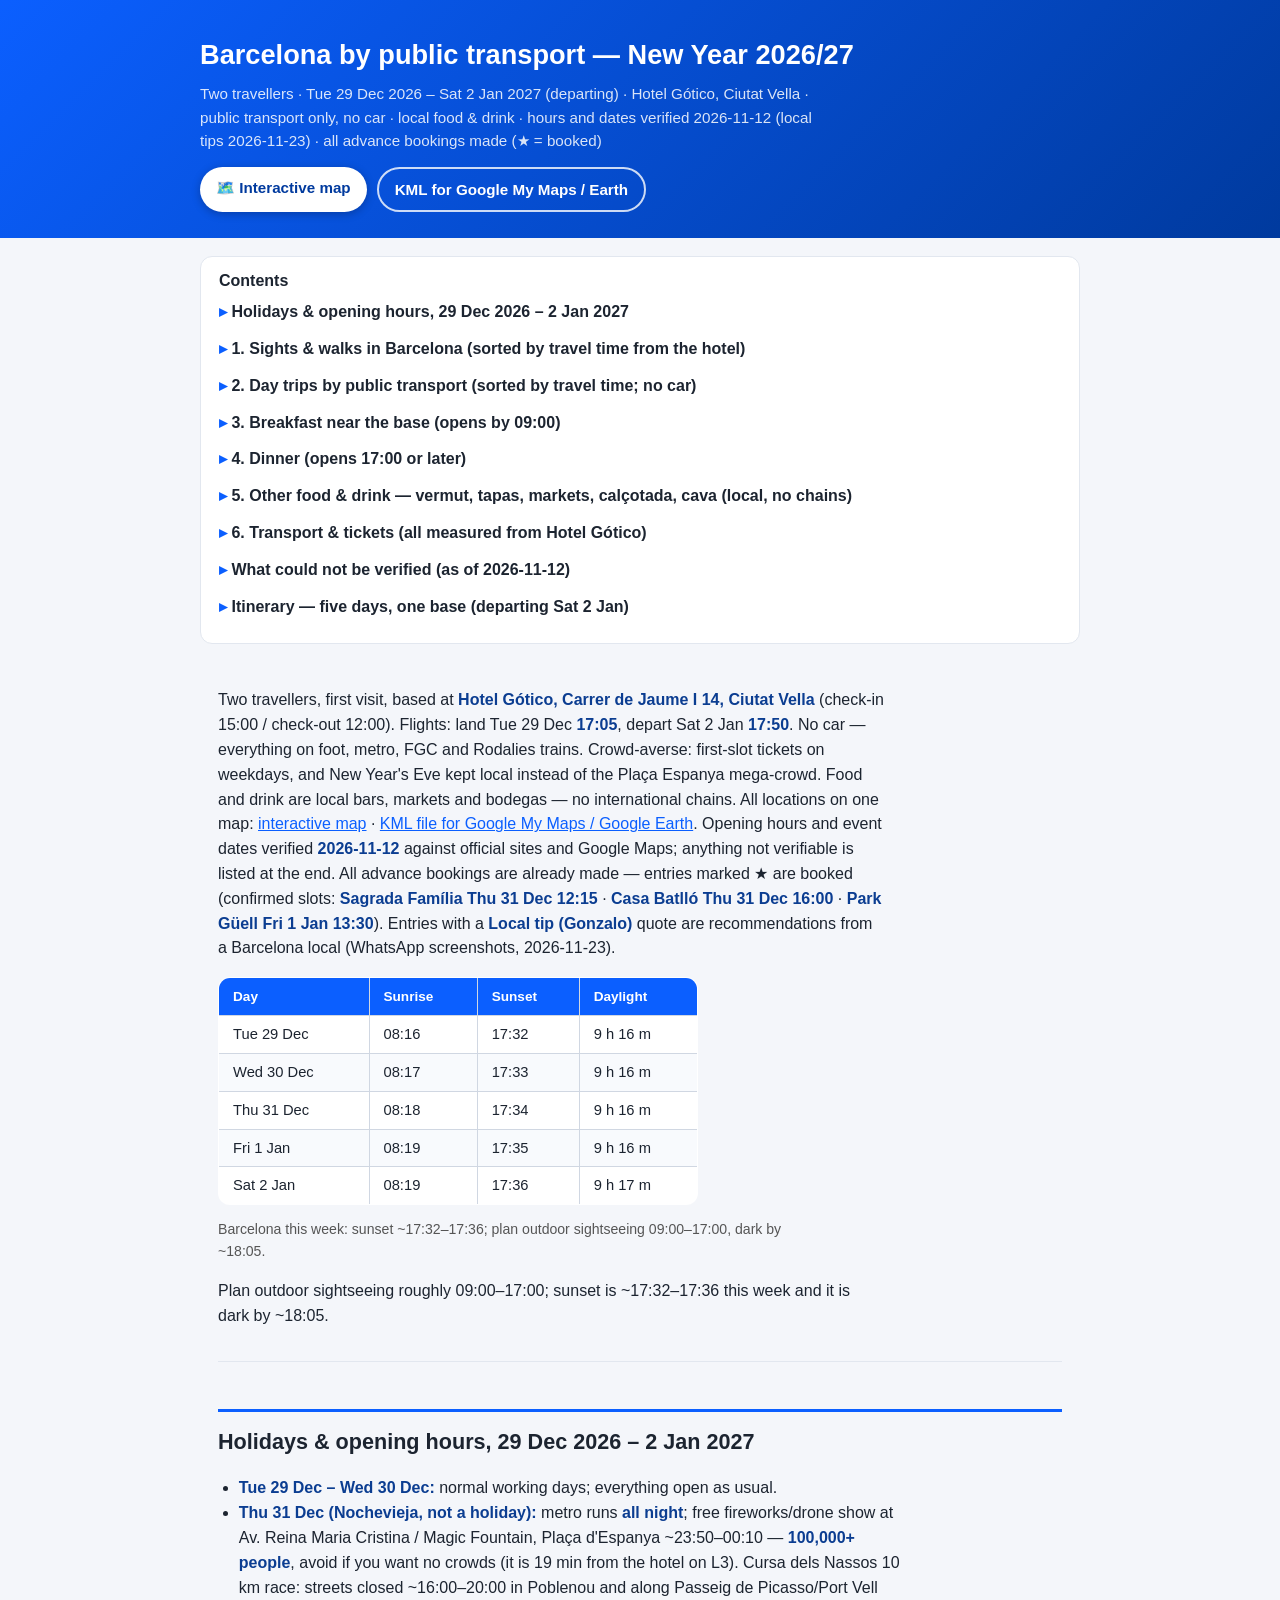
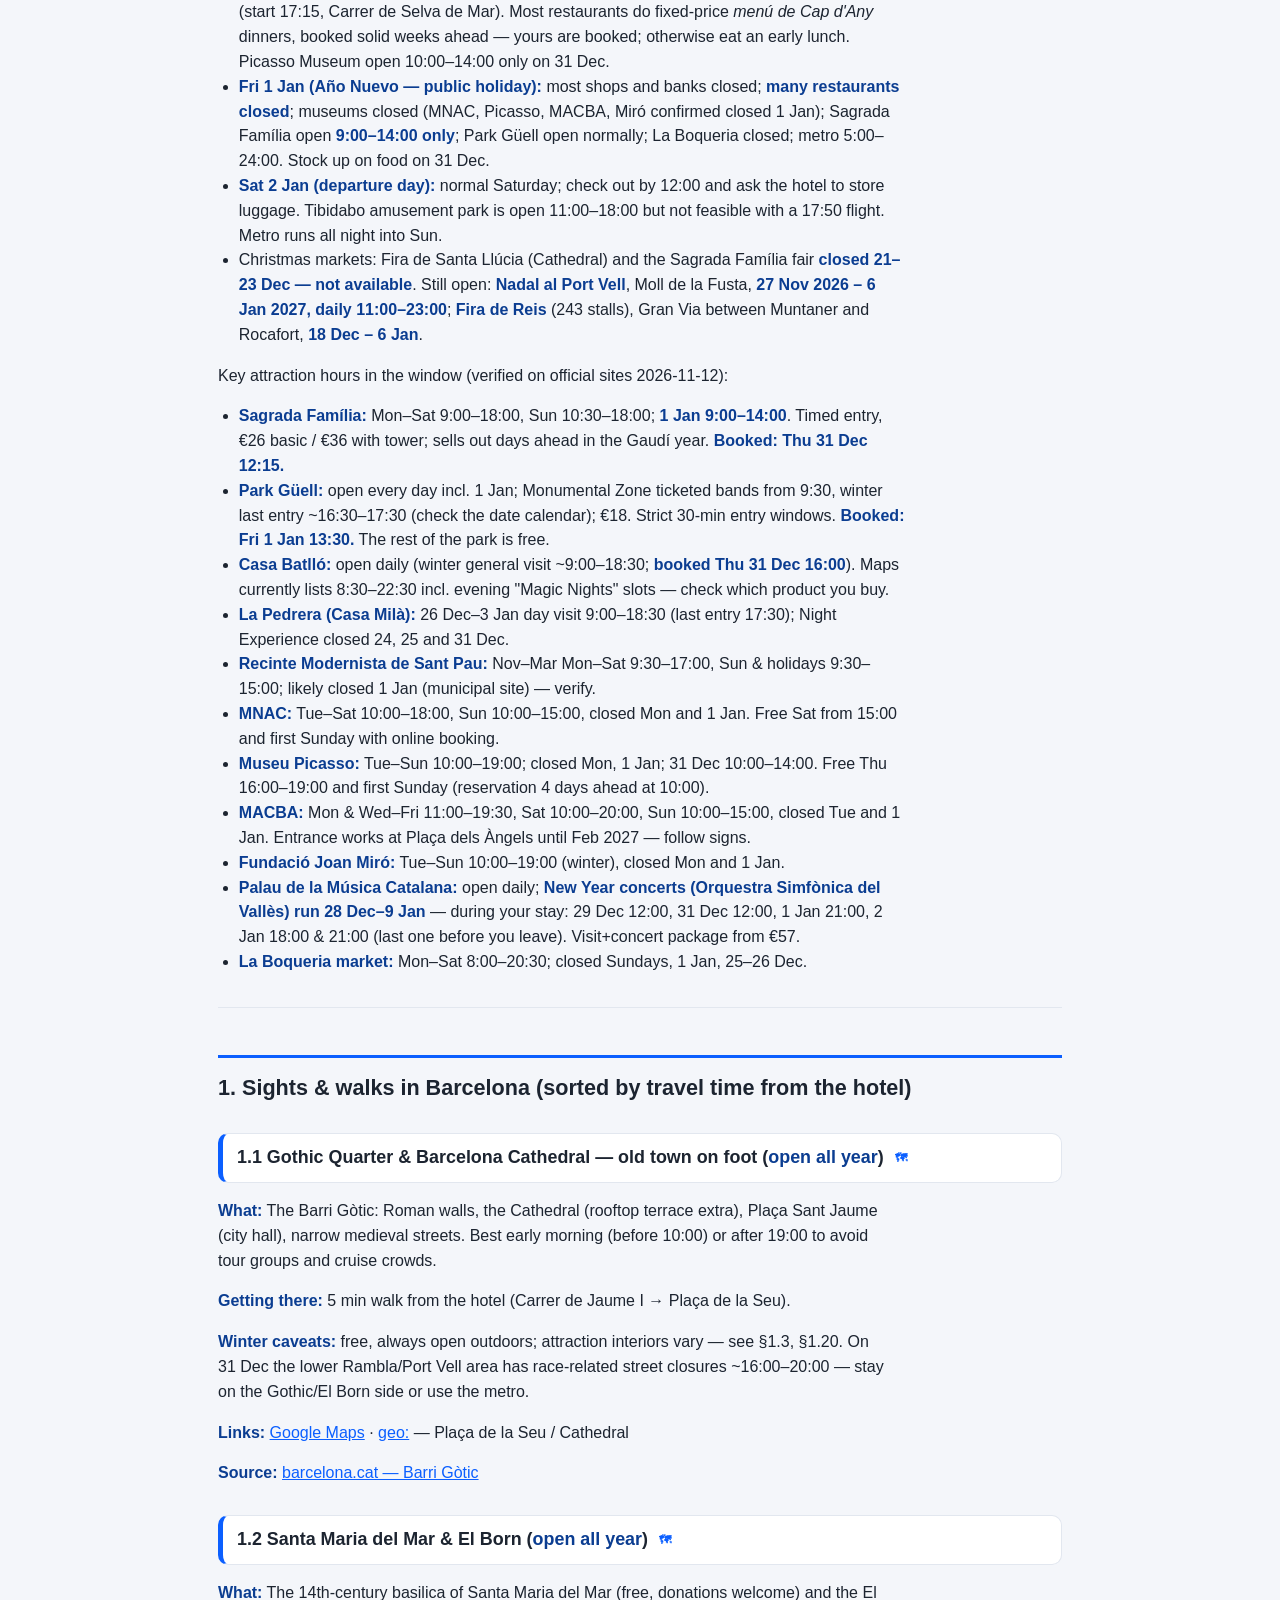
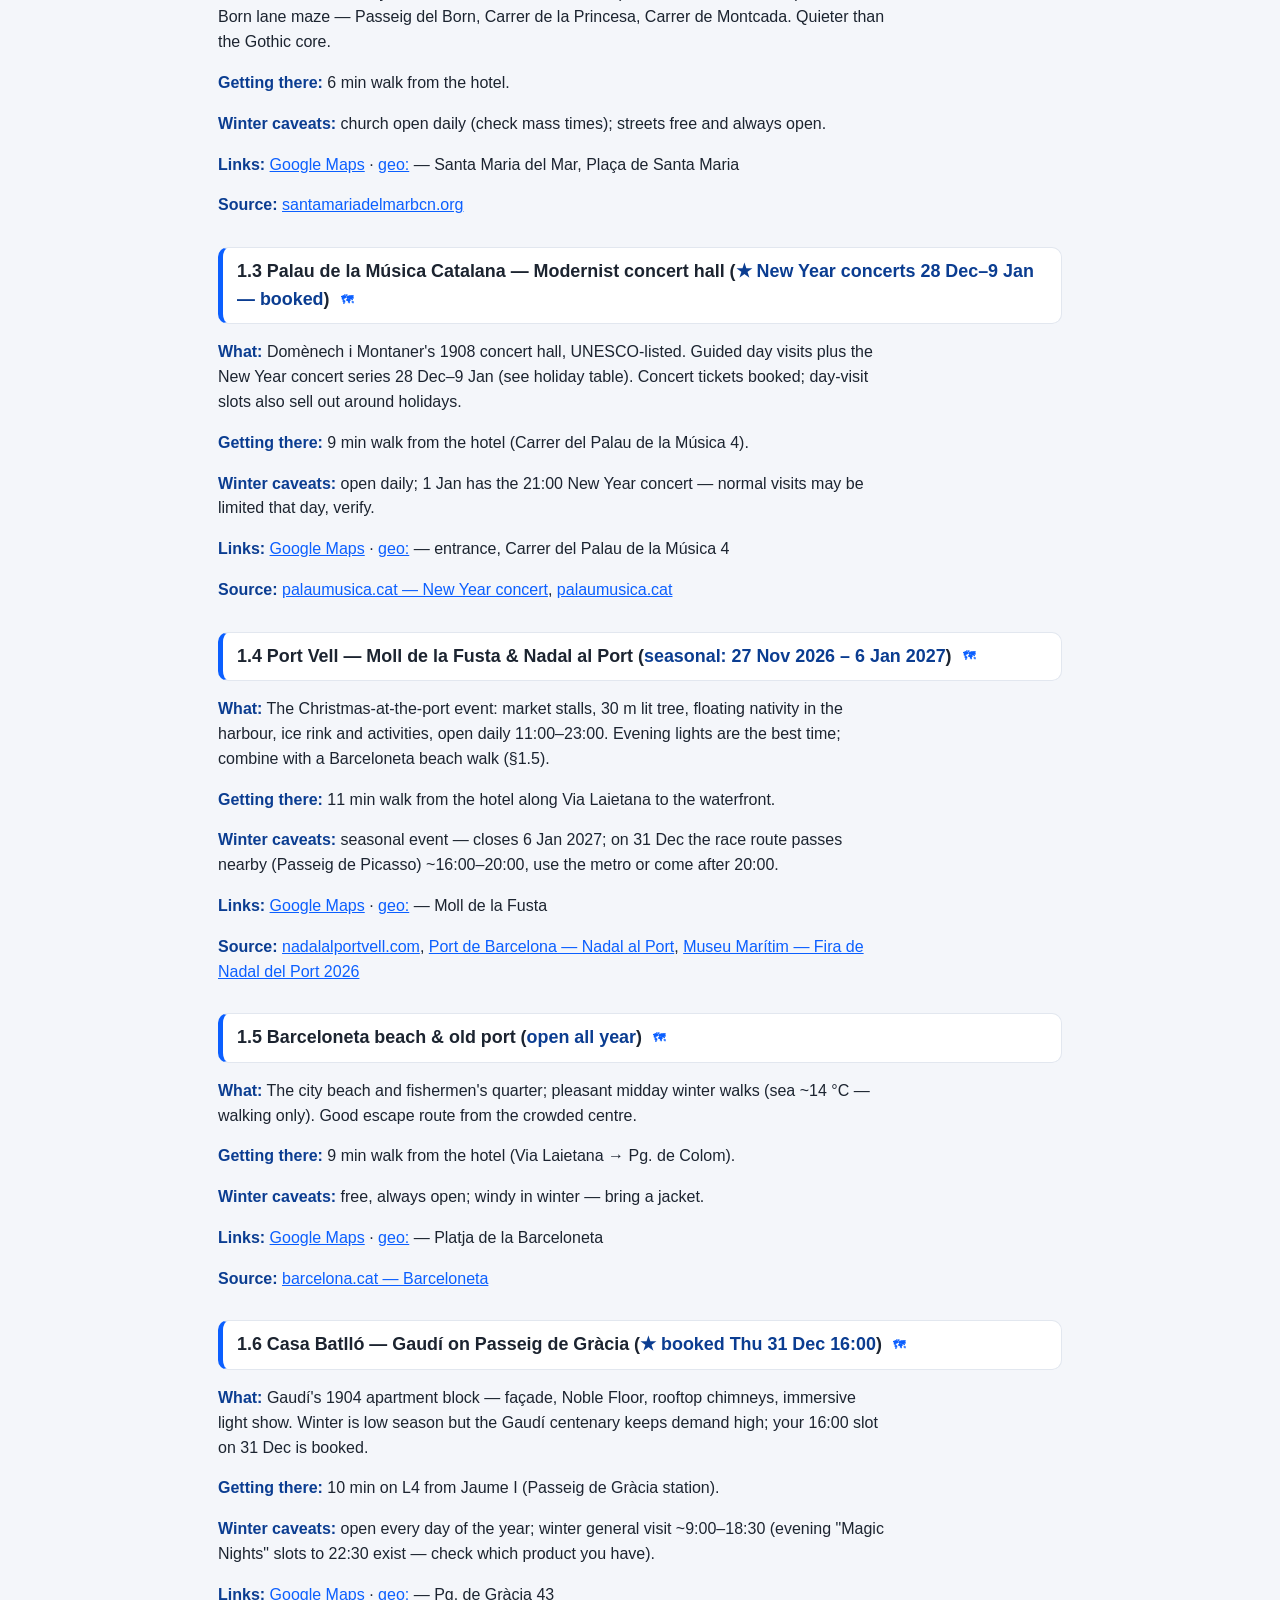
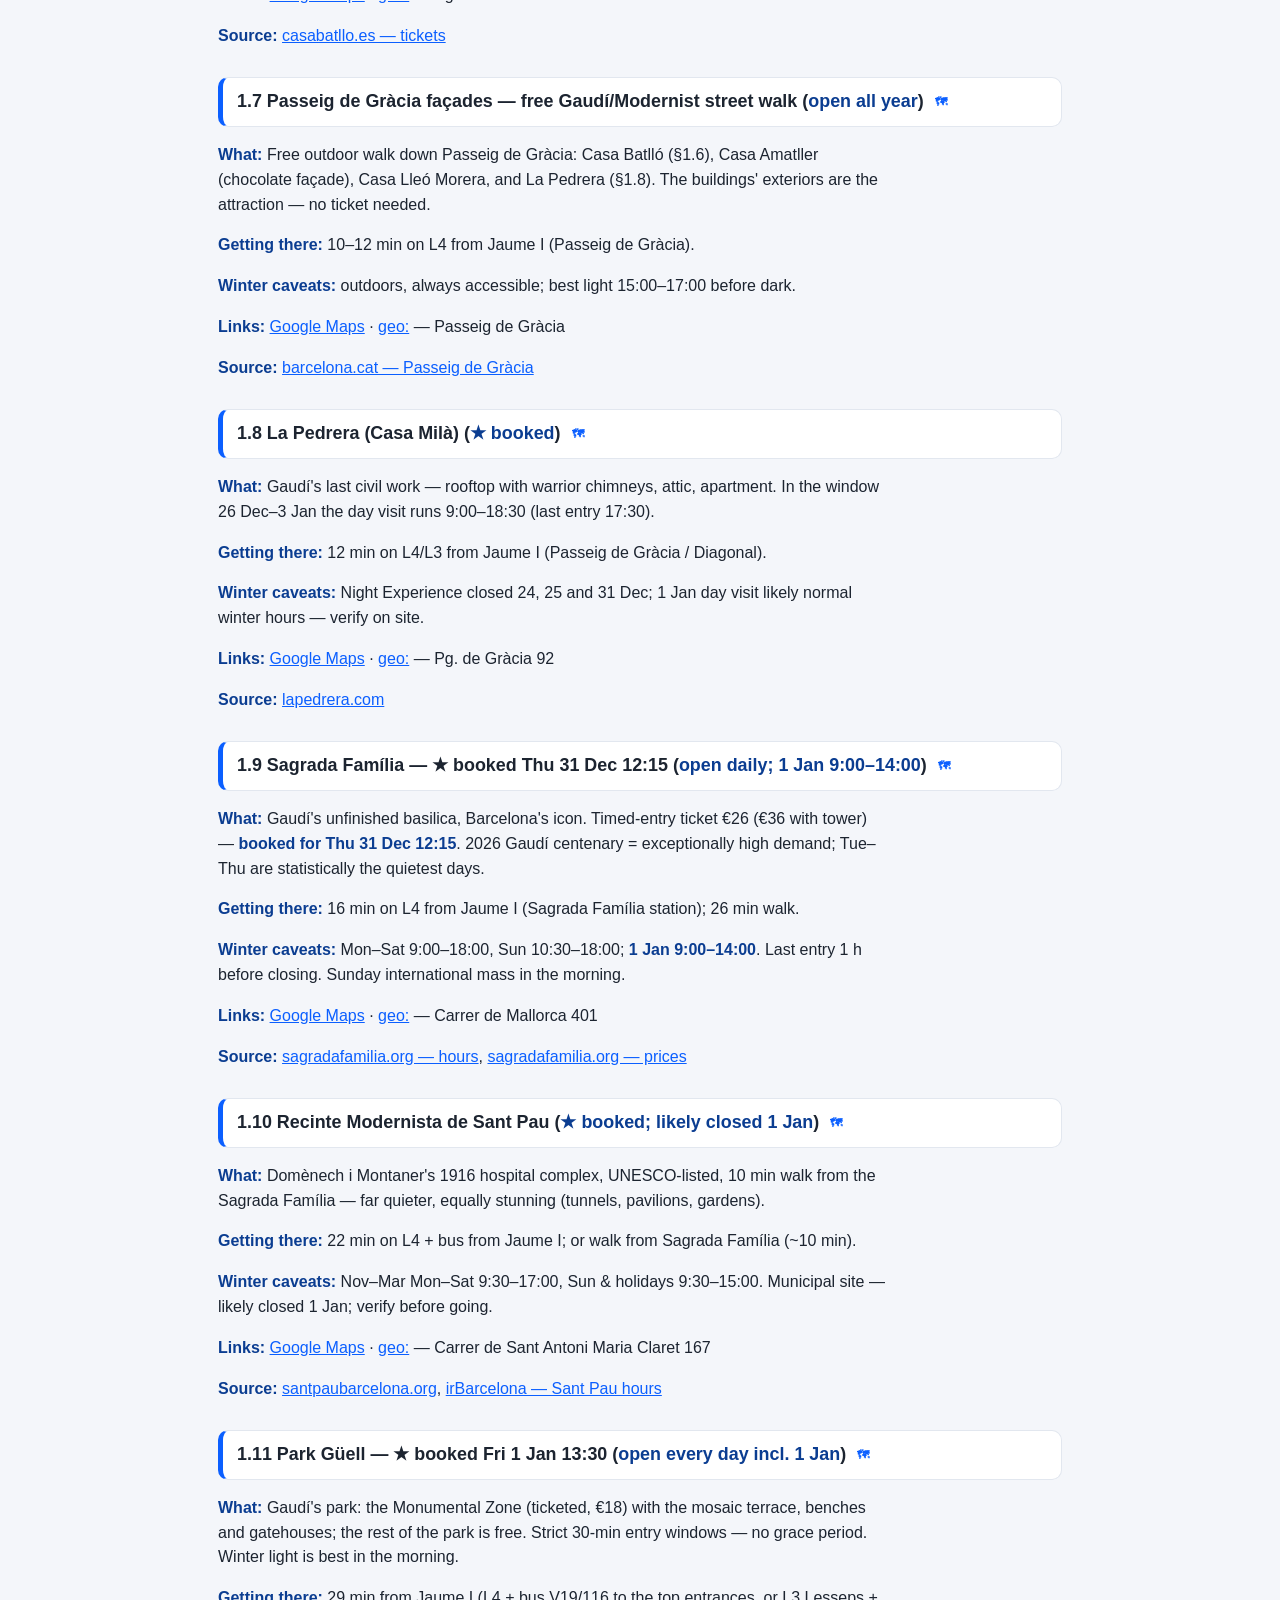
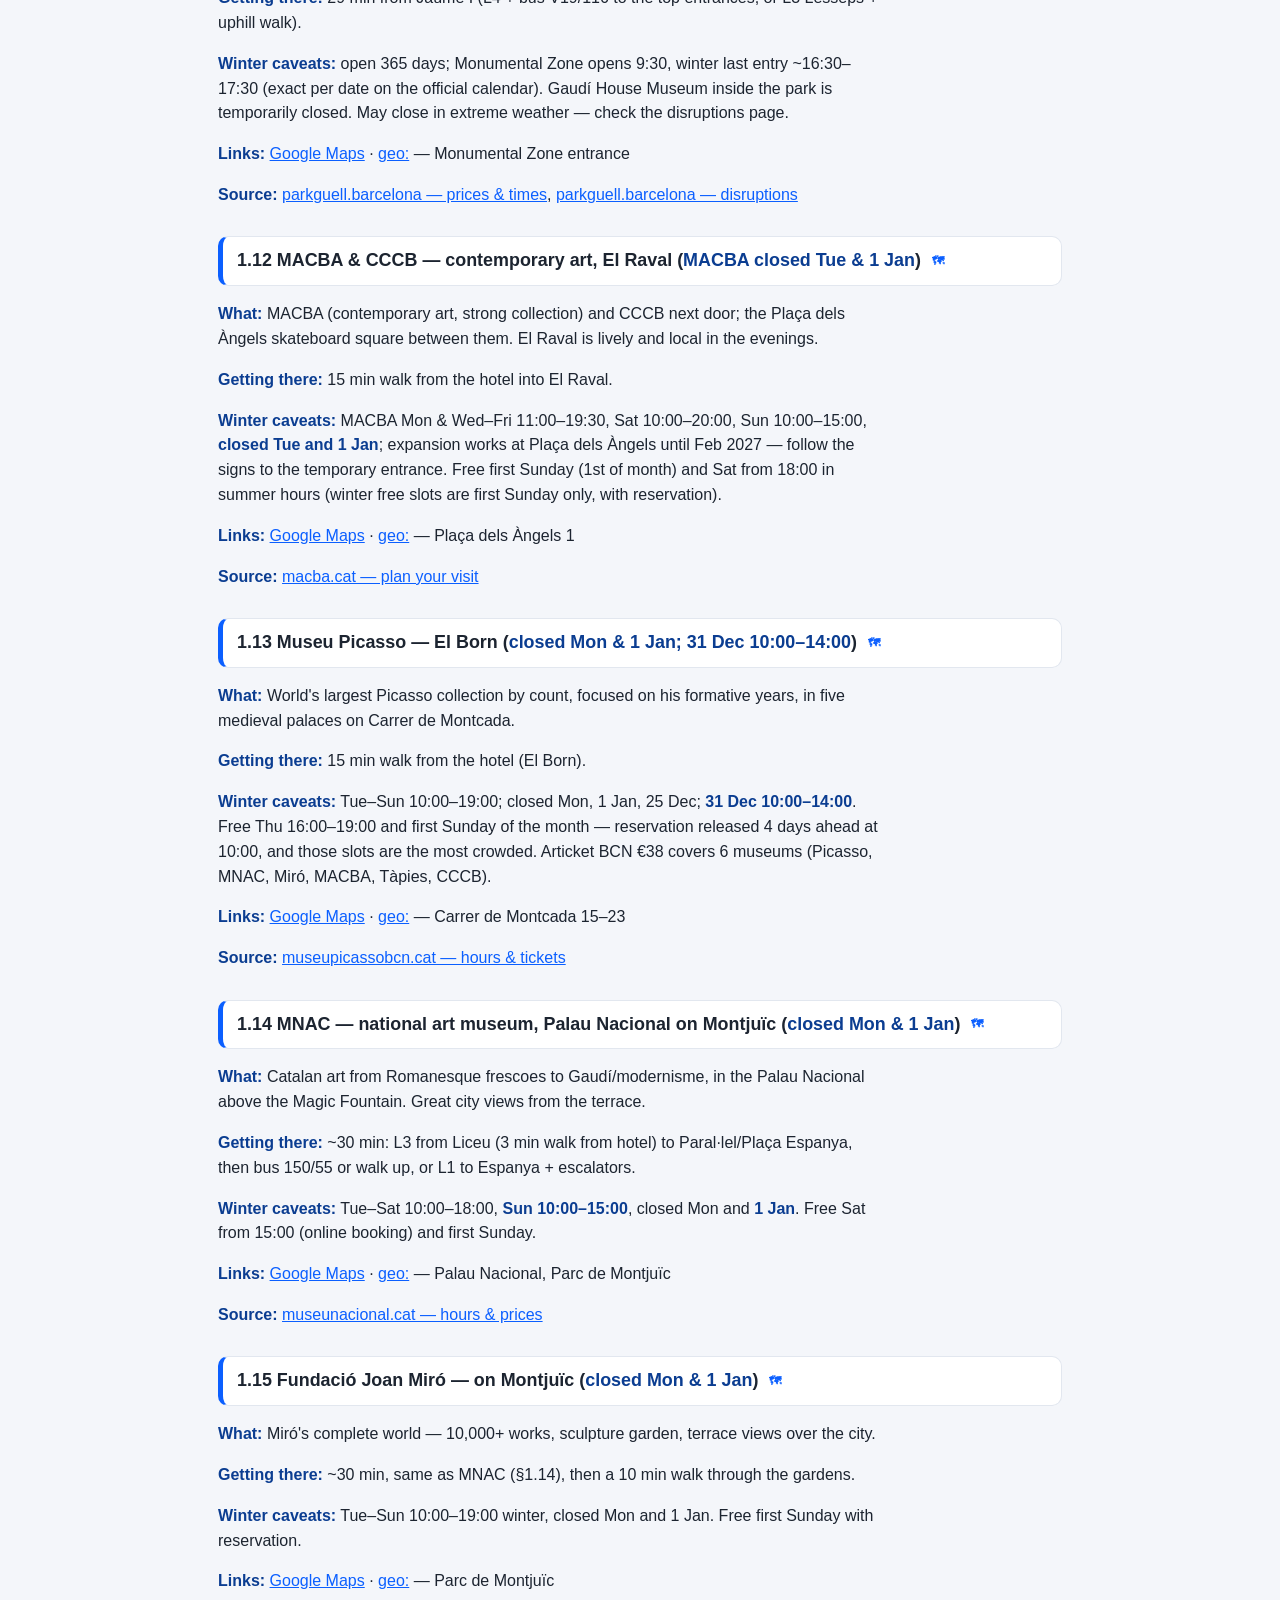
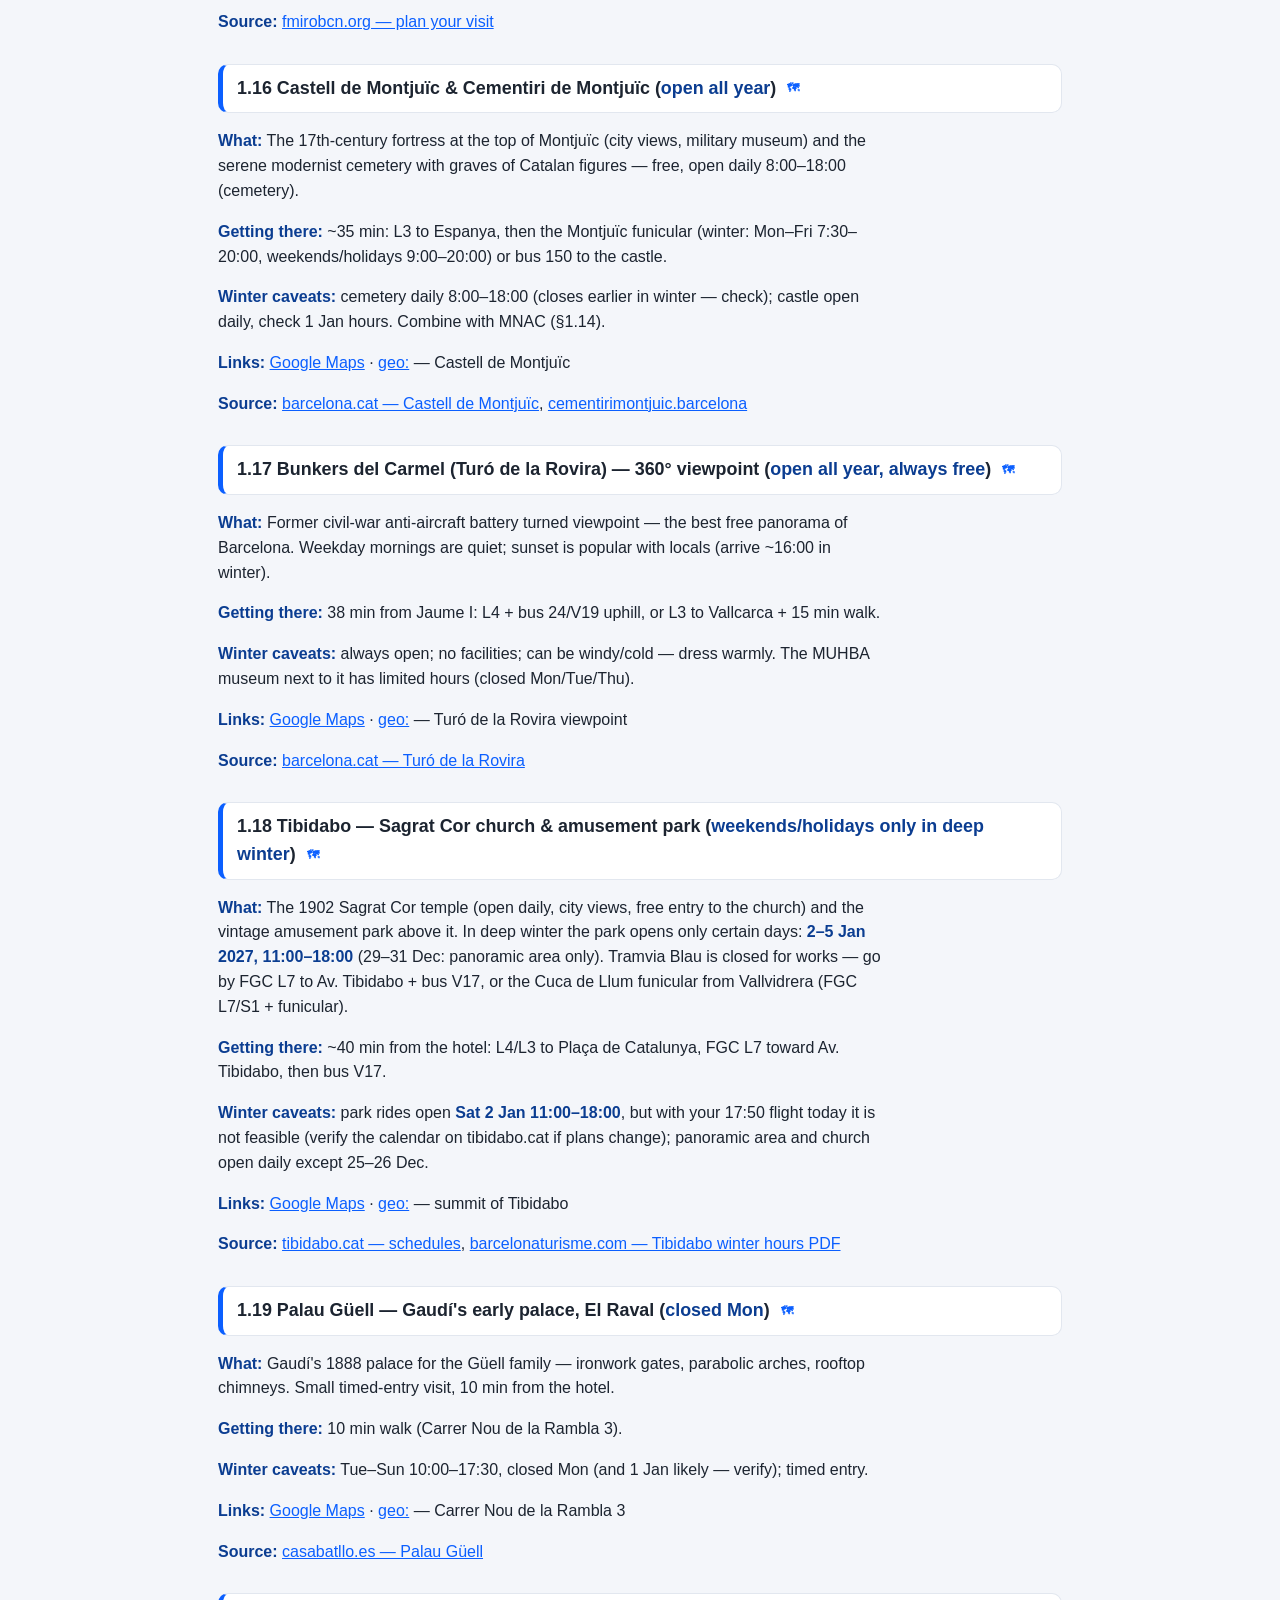
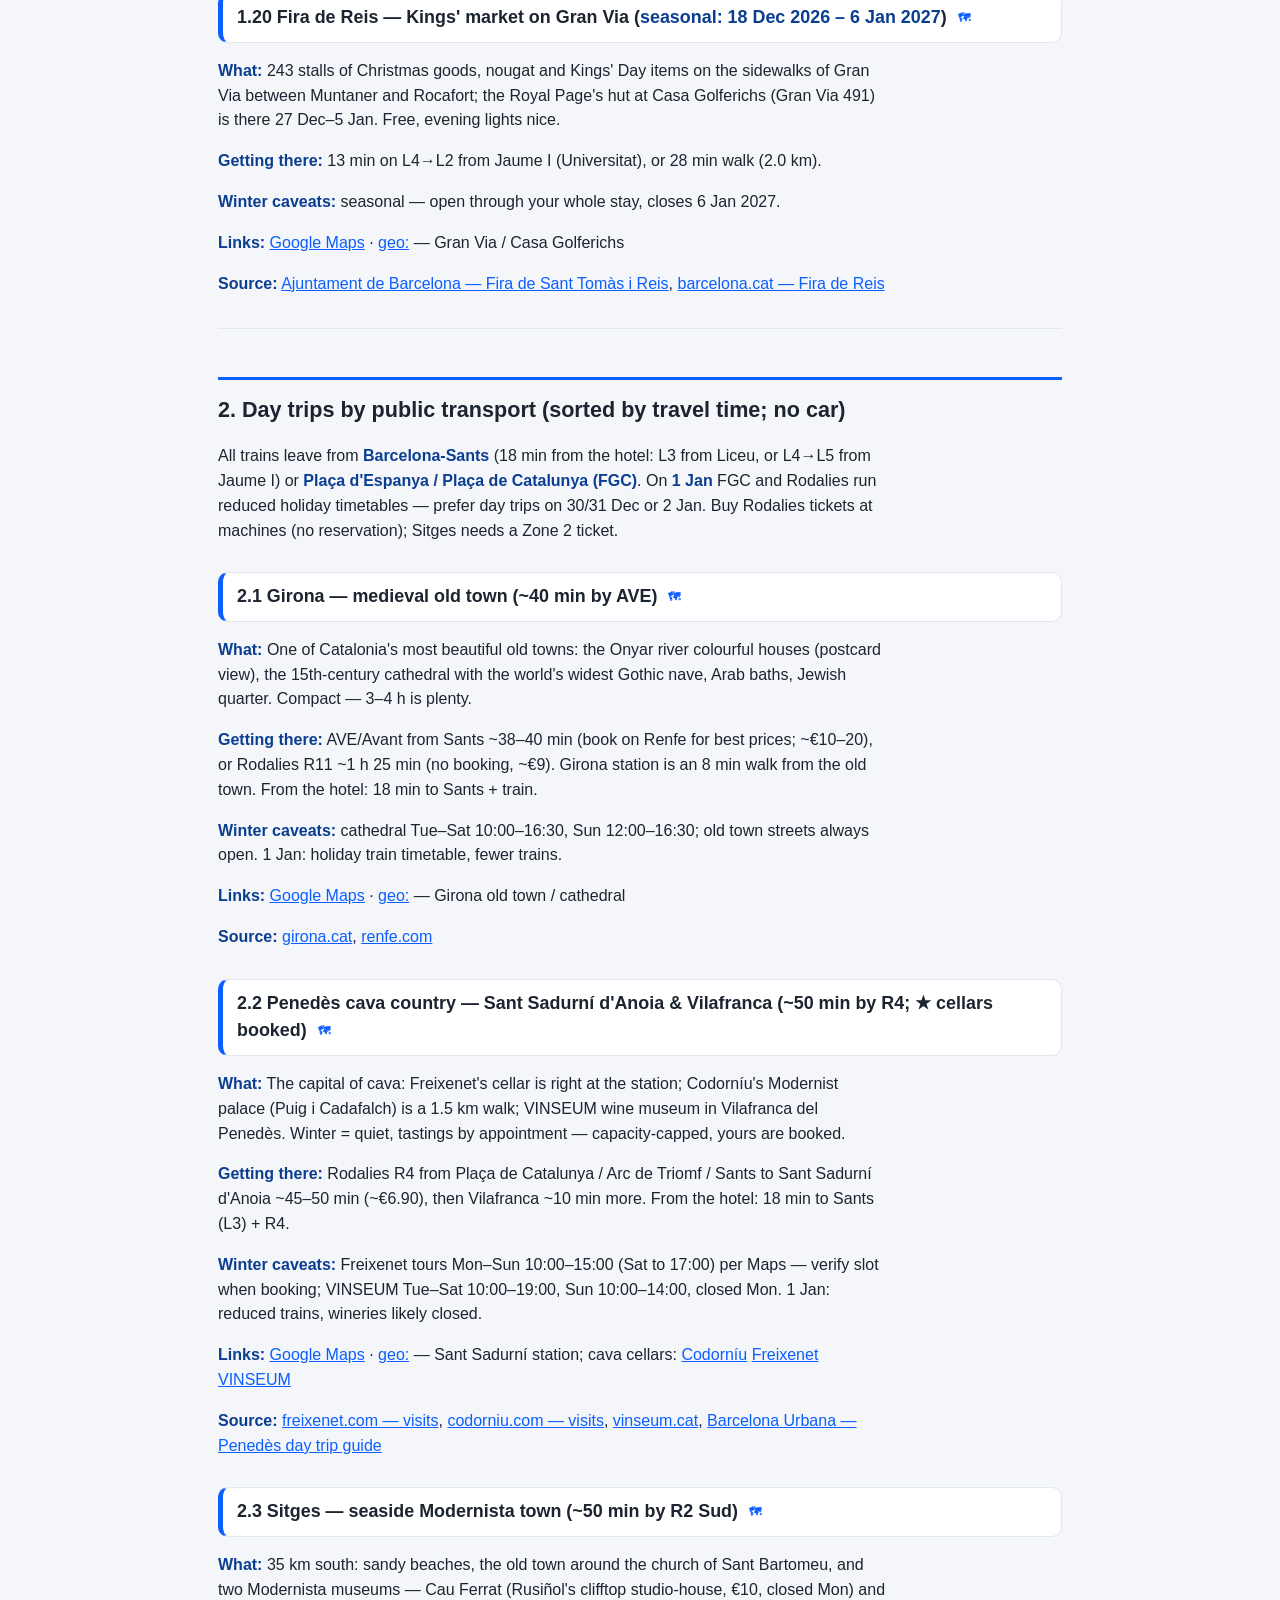
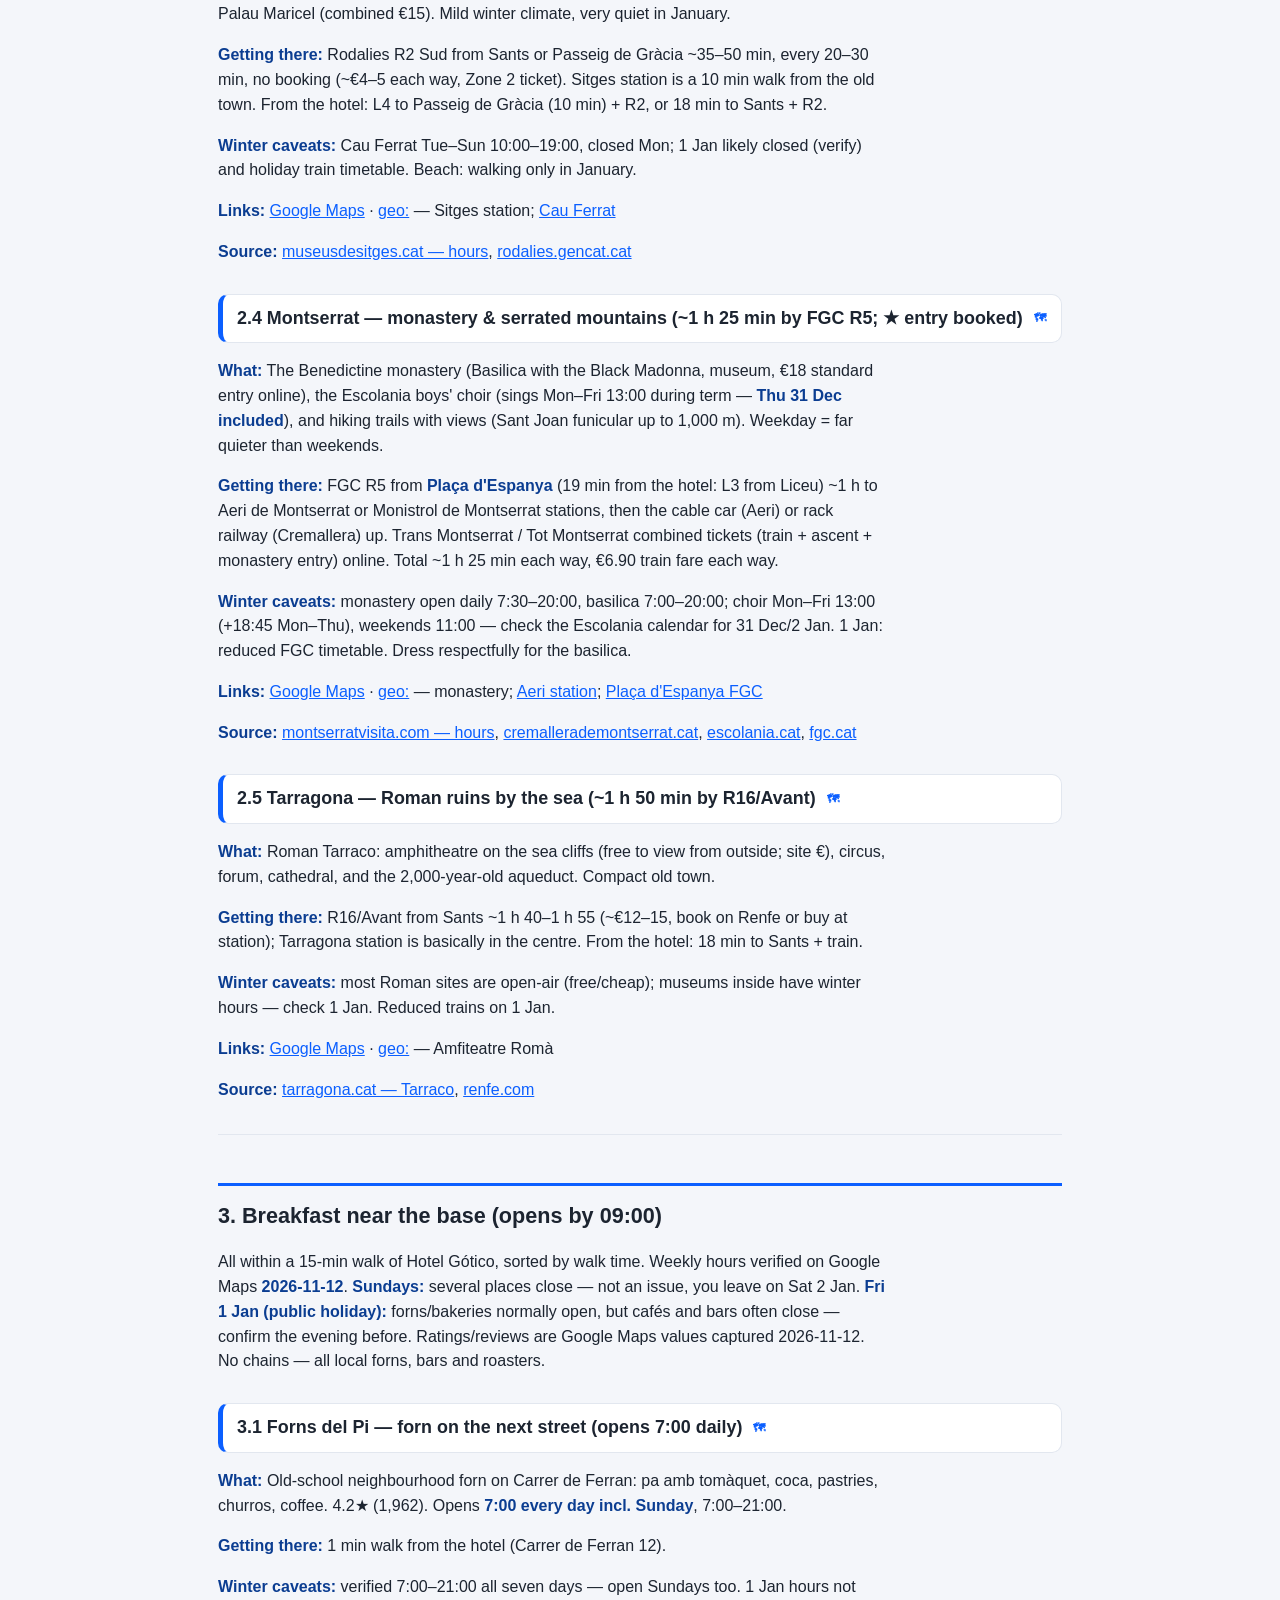
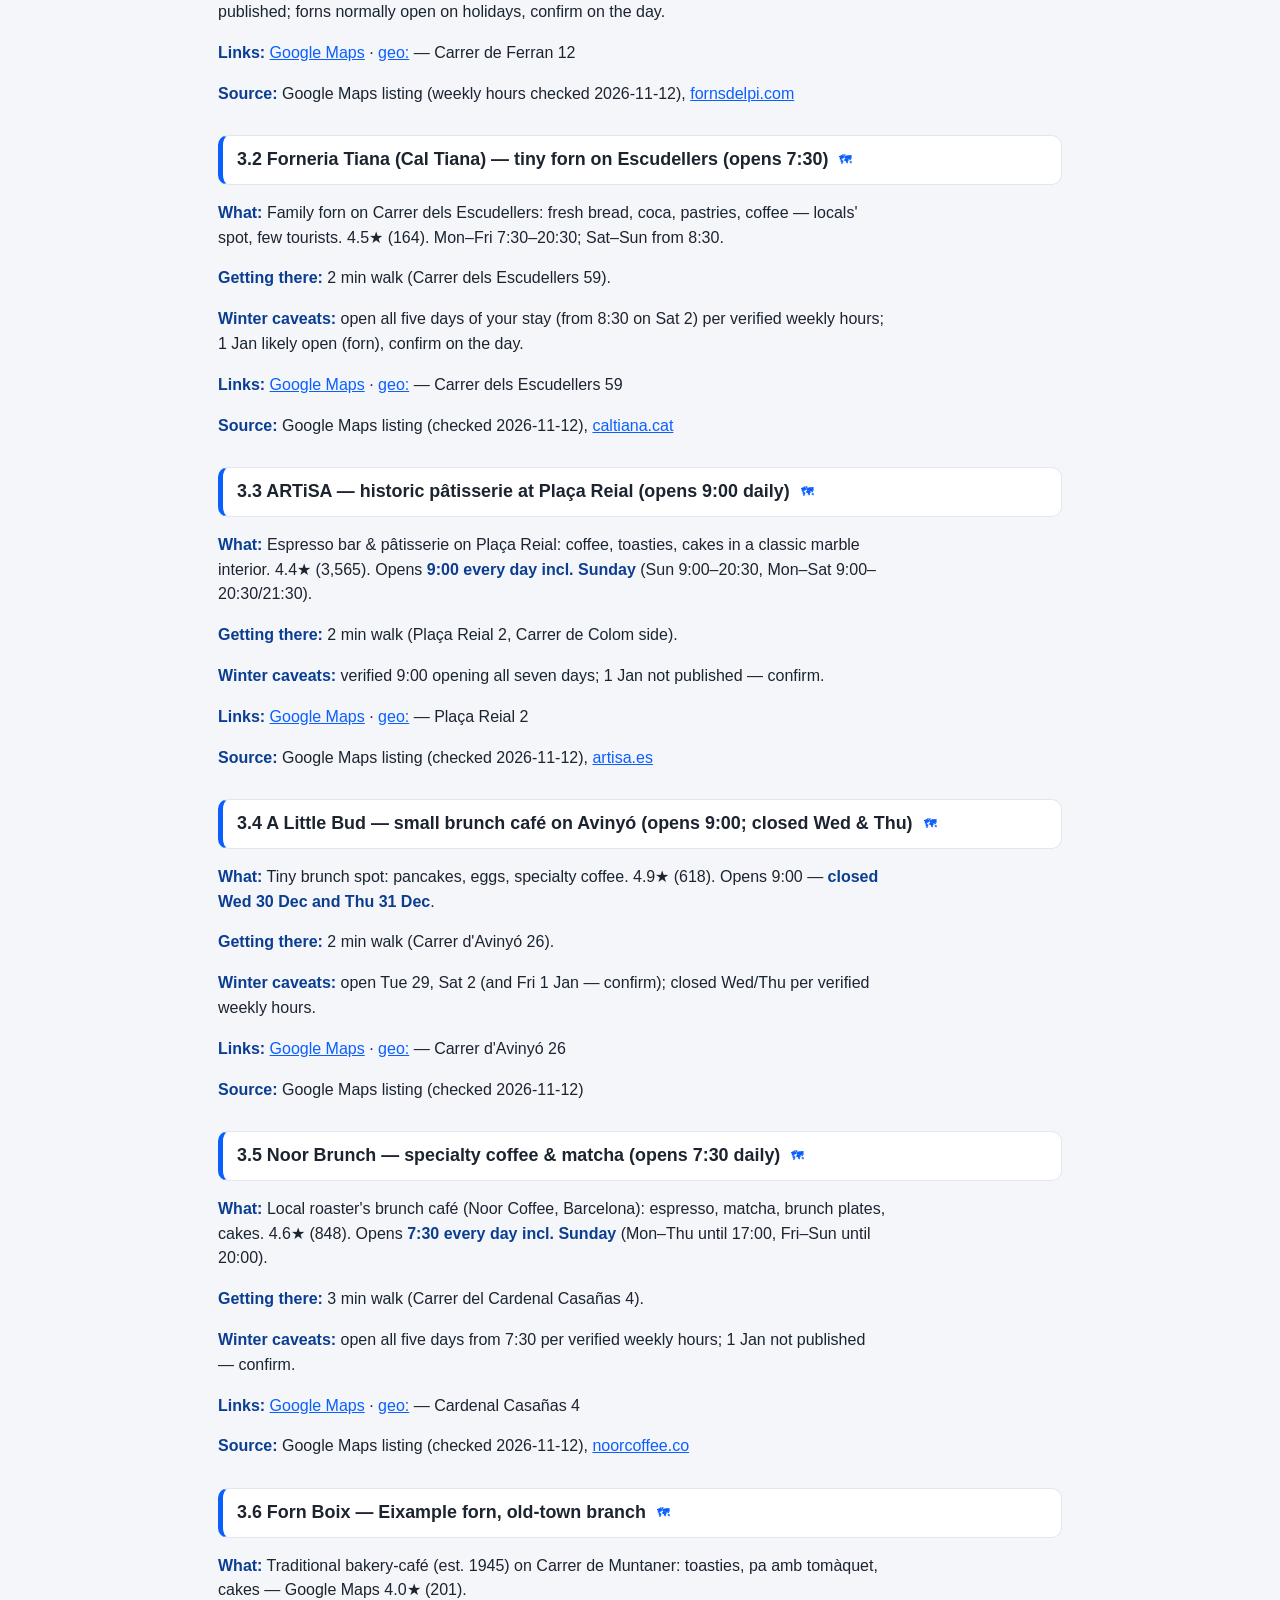
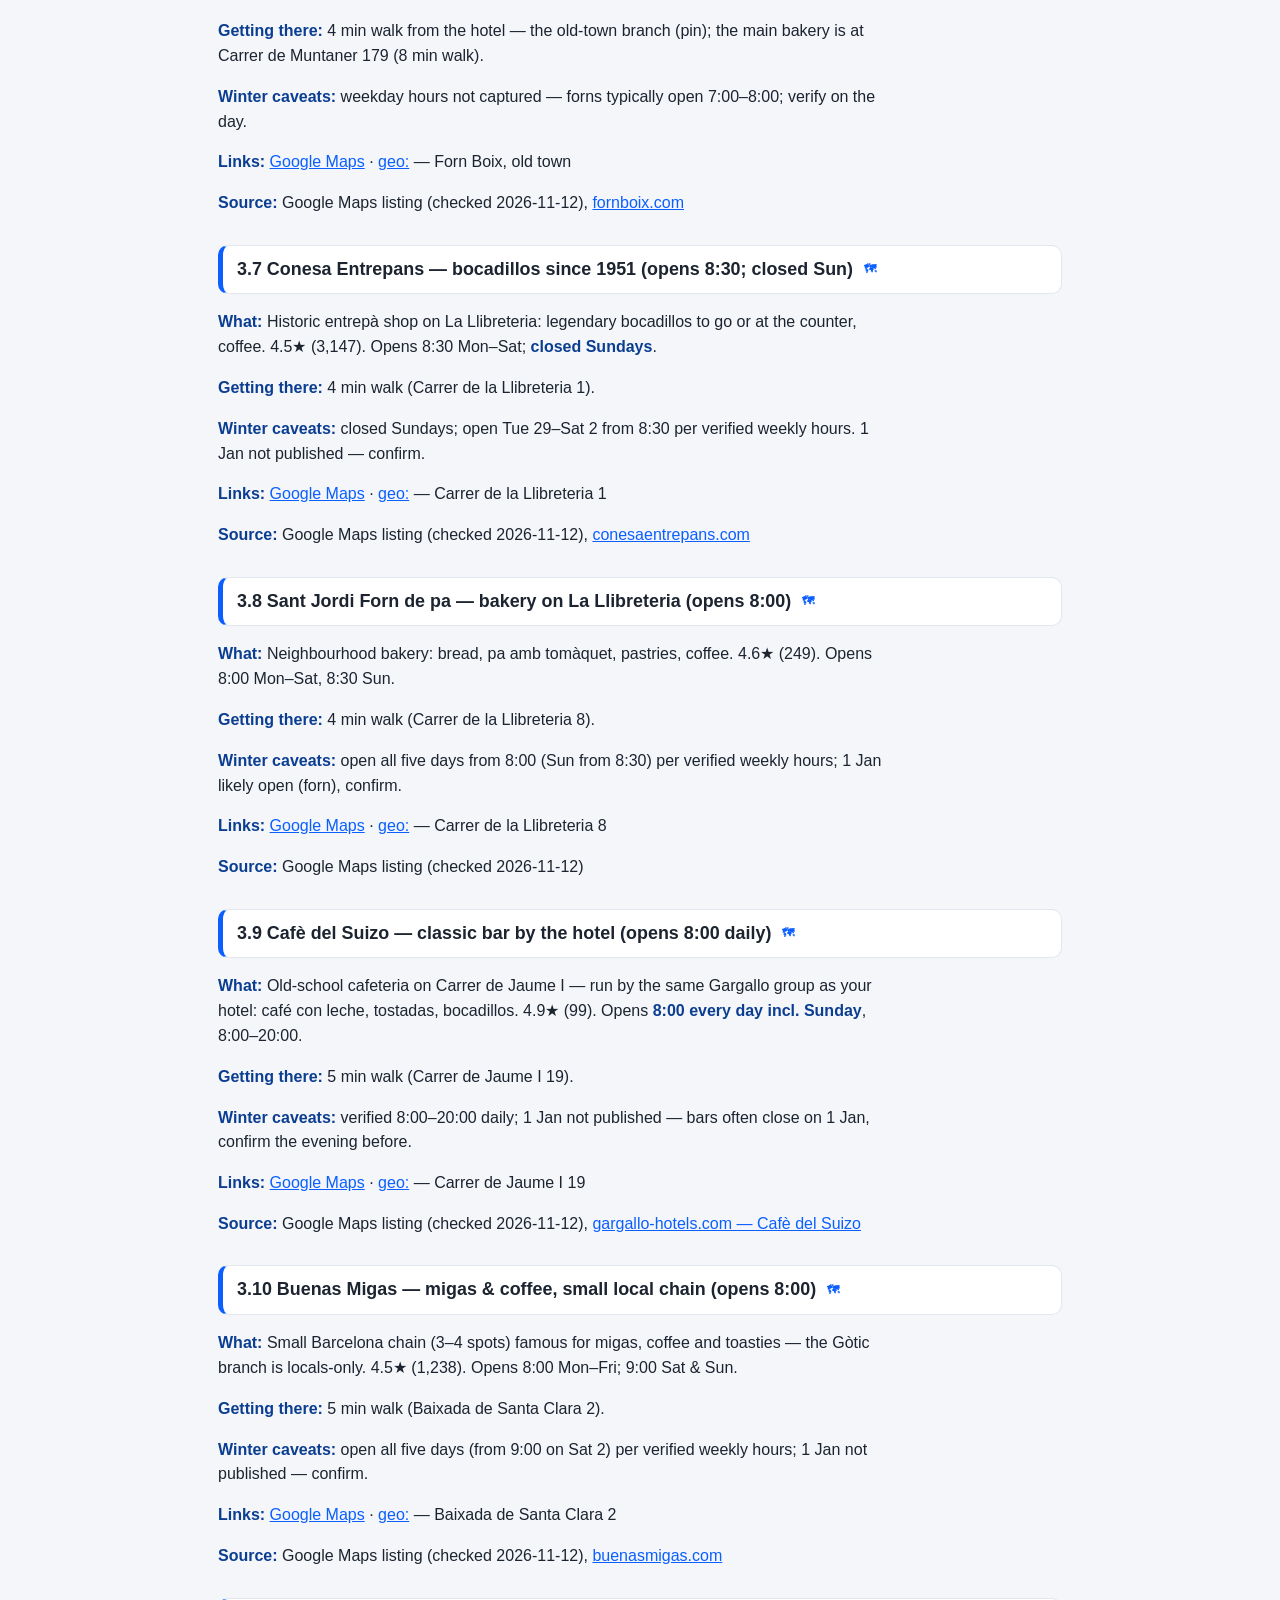
==== commit 687b5977: "Barcelona guide: add local-tip places from Gonzalo's WhatsApp screenshots (Bar Mono 3.21, Carmina 5." ====
--- a/artifacts/barcelona-dec-2026/index.html
+++ b/artifacts/barcelona-dec-2026/index.html
@@ -53,7 +53,7 @@
 
 .maplink { font-size:.68em; text-decoration:none; margin-left:6px; vertical-align:middle; }
 
-/* tables (book-ahead / daylight) */
+/* tables (daylight) */
 table { border-collapse: collapse; width: 100%; margin: 1em 0; font-size: .92rem; }
 th, td { border: 1px solid #d0d7e2; padding: 6px 9px; text-align: left; vertical-align: top; }
 th { background: #eef2f9; }
@@ -63,12 +63,12 @@
 </head>
 <body>
 <header><div class="wrap"><h1>Barcelona by public transport — New Year 2026/27</h1>
-<p>Two travellers · Tue 29 Dec 2026 – Sat 2 Jan 2027 (departing) · Hotel Gótico, Ciutat Vella · public transport only, no car · local food &amp; drink · hours and dates verified 2026-11-12 · all advance bookings made (★ = booked)</p>
+<p>Two travellers · Tue 29 Dec 2026 – Sat 2 Jan 2027 (departing) · Hotel Gótico, Ciutat Vella · public transport only, no car · local food &amp; drink · hours and dates verified 2026-11-12 (local tips 2026-11-23) · all advance bookings made (★ = booked)</p>
 <p class="hdrbtns"><a class="mapbtn" href="map.html">🗺️ Interactive map</a>
 <a class="mapbtn ghost" href="locations.kml">KML for Google My Maps / Earth</a></p></div></header>
-<nav class="toc"><div class="toctitle">Contents</div><details class="grp"><summary class="gt"><a href="#holidays-opening-hours-29-dec-2026-2-jan-2027">Holidays &amp; opening hours, 29 Dec 2026 – 2 Jan 2027</a></summary><ul></ul></details><details class="grp"><summary class="gt"><a href="#1-sights-walks-in-barcelona-sorted-by-travel-time-from-the-hotel">1. Sights &amp; walks in Barcelona (sorted by travel time from the hotel)</a></summary><ul><li><a href="#11-gothic-quarter-barcelona-cathedral-old-town-on-foot-open-all-year">1.1 Gothic Quarter &amp; Barcelona Cathedral — old town on foot (open all year)</a></li><li><a href="#12-santa-maria-del-mar-el-born-open-all-year">1.2 Santa Maria del Mar &amp; El Born (open all year)</a></li><li><a href="#13-palau-de-la-música-catalana-modernist-concert-hall-new-year-concerts-28-dec9-jan-booked">1.3 Palau de la Música Catalana — Modernist concert hall (★ New Year concerts 28 Dec–9 Jan — booked)</a></li><li><a href="#14-port-vell-moll-de-la-fusta-nadal-al-port-seasonal-27-nov-2026-6-jan-2027">1.4 Port Vell — Moll de la Fusta &amp; Nadal al Port (seasonal: 27 Nov 2026 – 6 Jan 2027)</a></li><li><a href="#15-barceloneta-beach-old-port-open-all-year">1.5 Barceloneta beach &amp; old port (open all year)</a></li><li><a href="#16-casa-batlló-gaudí-on-passeig-de-gràcia-booked-thu-31-dec-1600">1.6 Casa Batlló — Gaudí on Passeig de Gràcia (★ booked Thu 31 Dec 16:00)</a></li><li><a href="#17-passeig-de-gràcia-façades-free-gaudímodernist-street-walk-open-all-year">1.7 Passeig de Gràcia façades — free Gaudí/Modernist street walk (open all year)</a></li><li><a href="#18-la-pedrera-casa-milà-booked">1.8 La Pedrera (Casa Milà) (★ booked)</a></li><li><a href="#19-sagrada-família-booked-thu-31-dec-1215-open-daily-1-jan-9001400">1.9 Sagrada Família — ★ booked Thu 31 Dec 12:15 (open daily; 1 Jan 9:00–14:00)</a></li><li><a href="#110-recinte-modernista-de-sant-pau-booked-likely-closed-1-jan">1.10 Recinte Modernista de Sant Pau (★ booked; likely closed 1 Jan)</a></li><li><a href="#111-park-güell-booked-fri-1-jan-1330-open-every-day-incl-1-jan">1.11 Park Güell — ★ booked Fri 1 Jan 13:30 (open every day incl. 1 Jan)</a></li><li><a href="#112-macba-cccb-contemporary-art-el-raval-macba-closed-tue-1-jan">1.12 MACBA &amp; CCCB — contemporary art, El Raval (MACBA closed Tue &amp; 1 Jan)</a></li><li><a href="#113-museu-picasso-el-born-closed-mon-1-jan-31-dec-10001400">1.13 Museu Picasso — El Born (closed Mon &amp; 1 Jan; 31 Dec 10:00–14:00)</a></li><li><a href="#114-mnac-national-art-museum-palau-nacional-on-montjuïc-closed-mon-1-jan">1.14 MNAC — national art museum, Palau Nacional on Montjuïc (closed Mon &amp; 1 Jan)</a></li><li><a href="#115-fundació-joan-miró-on-montjuïc-closed-mon-1-jan">1.15 Fundació Joan Miró — on Montjuïc (closed Mon &amp; 1 Jan)</a></li><li><a href="#116-castell-de-montjuïc-cementiri-de-montjuïc-open-all-year">1.16 Castell de Montjuïc &amp; Cementiri de Montjuïc (open all year)</a></li><li><a href="#117-bunkers-del-carmel-turó-de-la-rovira-360-viewpoint-open-all-year-always-free">1.17 Bunkers del Carmel (Turó de la Rovira) — 360° viewpoint (open all year, always free)</a></li><li><a href="#118-tibidabo-sagrat-cor-church-amusement-park-weekendsholidays-only-in-deep-winter">1.18 Tibidabo — Sagrat Cor church &amp; amusement park (weekends/holidays only in deep winter)</a></li><li><a href="#119-palau-güell-gaudís-early-palace-el-raval-closed-mon">1.19 Palau Güell — Gaudí's early palace, El Raval (closed Mon)</a></li><li><a href="#120-fira-de-reis-kings-market-on-gran-via-seasonal-18-dec-2026-6-jan-2027">1.20 Fira de Reis — Kings' market on Gran Via (seasonal: 18 Dec 2026 – 6 Jan 2027)</a></li></ul></details><details class="grp"><summary class="gt"><a href="#2-day-trips-by-public-transport-sorted-by-travel-time-no-car">2. Day trips by public transport (sorted by travel time; no car)</a></summary><ul><li><a href="#21-girona-medieval-old-town-40-min-by-ave">2.1 Girona — medieval old town (~40 min by AVE)</a></li><li><a href="#22-penedès-cava-country-sant-sadurní-danoia-vilafranca-50-min-by-r4-cellars-booked">2.2 Penedès cava country — Sant Sadurní d'Anoia &amp; Vilafranca (~50 min by R4; ★ cellars booked)</a></li><li><a href="#23-sitges-seaside-modernista-town-50-min-by-r2-sud">2.3 Sitges — seaside Modernista town (~50 min by R2 Sud)</a></li><li><a href="#24-montserrat-monastery-serrated-mountains-1-h-25-min-by-fgc-r5-entry-booked">2.4 Montserrat — monastery &amp; serrated mountains (~1 h 25 min by FGC R5; ★ entry booked)</a></li><li><a href="#25-tarragona-roman-ruins-by-the-sea-1-h-50-min-by-r16avant">2.5 Tarragona — Roman ruins by the sea (~1 h 50 min by R16/Avant)</a></li></ul></details><details class="grp"><summary class="gt"><a href="#3-breakfast-near-the-base-opens-by-0900">3. Breakfast near the base (opens by 09:00)</a></summary><ul><li><a href="#31-forns-del-pi-forn-on-the-next-street-opens-700-daily">3.1 Forns del Pi — forn on the next street (opens 7:00 daily)</a></li><li><a href="#32-forneria-tiana-cal-tiana-tiny-forn-on-escudellers-opens-730">3.2 Forneria Tiana (Cal Tiana) — tiny forn on Escudellers (opens 7:30)</a></li><li><a href="#33-artisa-historic-pâtisserie-at-plaça-reial-opens-900-daily">3.3 ARTiSA — historic pâtisserie at Plaça Reial (opens 9:00 daily)</a></li><li><a href="#34-a-little-bud-small-brunch-café-on-avinyó-opens-900-closed-wed-thu">3.4 A Little Bud — small brunch café on Avinyó (opens 9:00; closed Wed &amp; Thu)</a></li><li><a href="#35-noor-brunch-specialty-coffee-matcha-opens-730-daily">3.5 Noor Brunch — specialty coffee &amp; matcha (opens 7:30 daily)</a></li><li><a href="#36-forn-boix-eixample-forn-old-town-branch">3.6 Forn Boix — Eixample forn, old-town branch</a></li><li><a href="#37-conesa-entrepans-bocadillos-since-1951-opens-830-closed-sun">3.7 Conesa Entrepans — bocadillos since 1951 (opens 8:30; closed Sun)</a></li><li><a href="#38-sant-jordi-forn-de-pa-bakery-on-la-llibreteria-opens-800">3.8 Sant Jordi Forn de pa — bakery on La Llibreteria (opens 8:00)</a></li><li><a href="#39-cafè-del-suizo-classic-bar-by-the-hotel-opens-800-daily">3.9 Cafè del Suizo — classic bar by the hotel (opens 8:00 daily)</a></li><li><a href="#310-buenas-migas-migas-coffee-small-local-chain-opens-800">3.10 Buenas Migas — migas &amp; coffee, small local chain (opens 8:00)</a></li><li><a href="#311-farggi-old-café-by-plaça-del-rei-opens-800-daily">3.11 Farggi — old café by Plaça del Rei (opens 8:00 daily)</a></li><li><a href="#312-tostaderos-bon-mercat-llibreteria-local-roastery-café-opens-800-closed-sun">3.12 Tostaderos Bon Mercat Llibreteria — local roastery café (opens 8:00; closed Sun)</a></li><li><a href="#313-kafeto-bakery-coffee-la-rambla-bakery-opens-700-daily">3.13 Kafeto bakery &amp; coffee — La Rambla bakery (opens 7:00 daily)</a></li><li><a href="#314-soul-cafe-neighbourhood-café-on-carrer-ample-opens-800-daily">3.14 Soul Cafe — neighbourhood café on Carrer Ample (opens 8:00 daily)</a></li><li><a href="#315-la-pallaresa-xurros-porras-opens-900-daily">3.15 La Pallaresa — xurros &amp; porras (opens 9:00 daily)</a></li><li><a href="#316-granja-m-viader-hot-chocolate-since-1870-opens-900-closed-sun">3.16 Granja M. Viader — hot chocolate since 1870 (opens 9:00; closed Sun)</a></li><li><a href="#317-la-candelaria-tiny-espresso-bar-in-the-raval-opens-800">3.17 LA CANDELARIA — tiny espresso bar in the Raval (opens 8:00)</a></li><li><a href="#318-cafetería-cafés-caracas-old-school-cafeteria-in-born-opens-800-closed-sun">3.18 Cafetería Cafés Caracas — old-school cafeteria in Born (opens 8:00; closed Sun)</a></li><li><a href="#319-pastisseria-hofmann-pâtisserie-institution-born-opens-900-daily">3.19 Pastisseria Hofmann — pâtisserie institution, Born (opens 9:00 daily)</a></li><li><a href="#320-forn-baluard-barceloneta-artisan-wood-oven-bakery-opens-730-daily">3.20 Forn Baluard Barceloneta — artisan wood-oven bakery (opens 7:30 daily)</a></li></ul></details><details class="grp"><summary class="gt"><a href="#4-dinner-opens-1700-or-later">4. Dinner (opens 17:00 or later)</a></summary><ul><li><a href="#41-xera-booked-tasting-menu-dinner-el-born-area">4.1 XERA — ★ booked — tasting-menu dinner, El Born area</a></li><li><a href="#42-bar-calders-vermut-tapas-dinner-sant-antoni">4.2 Bar Calders — vermut &amp; tapas dinner, Sant Antoni</a></li><li><a href="#43-bodega-vinito-wine-bodega-dinner-sant-antoni">4.3 Bodega Vinito — wine bodega dinner, Sant Antoni</a></li><li><a href="#44-la-barmutería-vermuts-y-tapas-sant-antoni">4.4 La Barmutería — vermuts y tapas, Sant Antoni</a></li><li><a href="#45-bodega-oliva-historic-bodega-wine-bar-by-plaça-reial-opens-1730-closed-tue-wed">4.5 BODEGA OLIVA — historic bodega &amp; wine bar by Plaça Reial (opens 17:30; closed Tue &amp; Wed)</a></li><li><a href="#46-viana-classic-bar-restaurant-on-carrer-del-vidre-opens-1730-closed-wed">4.6 Viana — classic bar-restaurant on Carrer del Vidre (opens 17:30; closed Wed)</a></li><li><a href="#47-el-bandoler-by-la-alcoba-la-alcobas-tavern-arm-opens-1800-booked">4.7 El Bandoler by La Alcoba — La Alcoba's tavern arm (opens ~18:00; ★ booked)</a></li><li><a href="#48-gourmet-sensi-mediterranean-dinner-near-plaça-de-làngel-opens-1700-booked">4.8 Gourmet Sensi — Mediterranean dinner near Plaça de l'Àngel (opens 17:00; ★ booked)</a></li><li><a href="#49-lantic-bocoi-del-gòtic-old-tavern-hearty-catalan-dinner-opens-1900-closed-sun">4.9 L'Antic Bocoi del Gòtic — old tavern, hearty Catalan dinner (opens 19:00; closed Sun)</a></li><li><a href="#410-petit-tapas-tapas-bar-on-carrer-ample-opens-1800-booked">4.10 Petit Tapas — tapas bar on Carrer Ample (opens ~18:00; ★ booked)</a></li><li><a href="#411-rao-contemporary-catalan-dinner-in-the-ravalborn-edge-opens-1830-closed-sundays-booked">4.11 RAO — contemporary Catalan dinner in the Raval/Born edge (opens 18:30; closed Sundays; ★ booked)</a></li><li><a href="#412-el-set-born-neighbourhood-dinner-open-late-opens-1900-daily-except-mon">4.12 el SET — Born neighbourhood dinner, open late (opens 19:00 daily except Mon)</a></li><li><a href="#413-polonez-polish-catalan-institution-in-born-opens-1800-tuefri-sun-lunch-only">4.13 Polonez — Polish-Catalan institution in Born (opens 18:00 Tue–Fri; Sun lunch only)</a></li><li><a href="#414-guzzo-born-restaurant-pizzeria-open-late-opens-1800-monfri-from-1230-weekends">4.14 GUZZO — Born restaurant-pizzeria, open late (opens 18:00 Mon–Fri; from 12:30 weekends)</a></li><li><a href="#415-eldiset-contemporary-dinner-in-born-open-every-evening-incl-sun-opens-1900">4.15 ELDISET — contemporary dinner in Born, open every evening incl. Sun (opens 19:00)</a></li></ul></details><details class="grp"><summary class="gt"><a href="#5-other-food-drink-vermut-tapas-markets-calçotada-cava-local-no-chains">5. Other food &amp; drink — vermut, tapas, markets, calçotada, cava (local, no chains)</a></summary><ul><li><a href="#51-bar-cañete-booked-classic-raval-tapas-restaurant">5.1 Bar Cañete — ★ booked — classic Raval tapas restaurant</a></li><li><a href="#52-cal-pep-tables-booked-barceloneta-seafood-institution">5.2 Cal Pep — ★ tables booked — Barceloneta seafood institution</a></li><li><a href="#53-can-paixano-la-xampanyeria-cava-bocadillos-barceloneta">5.3 Can Paixano "La Xampanyeria" — cava &amp; bocadillos, Barceloneta</a></li><li><a href="#54-el-xampanyet-cava-bar-el-born">5.4 El Xampanyet — cava bar, El Born</a></li><li><a href="#55-quimet-quimet-montaditos-conservas-poble-sec">5.5 Quimet &amp; Quimet — montaditos &amp; conservas, Poble-sec</a></li><li><a href="#56-carrer-de-blai-pintxos-street-poble-sec">5.6 Carrer de Blai — pintxos street, Poble-sec</a></li><li><a href="#57-bodega-del-vermut-vermut-de-grifo-gràcia">5.7 Bodega del Vermut — vermut de grifo, Gràcia</a></li><li><a href="#58-xocolateria-petritxol-churros-thick-chocolate">5.8 Xocolateria Petritxol — churros &amp; thick chocolate</a></li><li><a href="#59-bodega-joan-booked-calçotada-menu-3490-eixample">5.9 Bodega Joan — ★ booked — calçotada menu €34.90, Eixample</a></li><li><a href="#510-casa-pepi-booked-calçotada-28-weekends-el-clot">5.10 Casa Pepi — ★ booked — calçotada €28 weekends, El Clot</a></li><li><a href="#511-antic-pitarra-raval-institution-since-1934">5.11 Antic Pitarra — Raval institution (since 1934)</a></li><li><a href="#512-mercat-de-la-boqueria-the-famous-one-go-800930-closed-sun-1-jan">5.12 Mercat de la Boqueria — the famous one; go 8:00–9:30 (closed Sun &amp; 1 Jan)</a></li><li><a href="#513-mercat-de-sant-antoni-local-market-sunday-book-market">5.13 Mercat de Sant Antoni — local market + Sunday book market</a></li><li><a href="#514-mercat-de-santa-caterina-el-born-market-with-rooftop">5.14 Mercat de Santa Caterina — El Born market with rooftop</a></li><li><a href="#515-mercat-de-la-concepció-gràcias-market">5.15 Mercat de la Concepció — Gràcia's market</a></li><li><a href="#516-cava-xampany-from-penedès-drink-local-visit-the-source-22">5.16 Cava (xampany) from Penedès — drink local, visit the source (§2.2)</a></li></ul></details><details class="grp"><summary class="gt"><a href="#6-transport-tickets-all-measured-from-hotel-gótico">6. Transport &amp; tickets (all measured from Hotel Gótico)</a></summary><ul></ul></details><details class="grp"><summary class="gt"><a href="#what-could-not-be-verified-as-of-2026-11-12">What could not be verified (as of 2026-11-12)</a></summary><ul></ul></details><details class="grp"><summary class="gt"><a href="#itinerary-five-days-one-base-departing-sat-2-jan">Itinerary — five days, one base (departing Sat 2 Jan)</a></summary><ul><li><a href="#i1-tue-29-dec-arrive-settle-gothic-quarter-el-born-nadal-al-port-vell-11-12-14-54-view-on-mapmaphtmlii1">I1. Tue 29 Dec — arrive &amp; settle: Gothic Quarter, El Born, Nadal al Port Vell (§1.1, §1.2, §1.4, §5.4) View on map</a></li><li><a href="#i2-wed-30-dec-montserrat-day-trip-weekday-quiet-24-view-on-mapmaphtmlii2">I2. Wed 30 Dec — Montserrat day trip, weekday-quiet (§2.4) View on map</a></li><li><a href="#i3-thu-31-dec-booked-gaudí-day-quiet-local-nye-110-19-16-view-on-mapmaphtmlii3">I3. Thu 31 Dec — booked Gaudí day + quiet local NYE (§1.10, §1.9, §1.6) View on map</a></li><li><a href="#i4-fri-1-jan-holiday-quiet-day-park-güell-1330-beach-port-lights-111-15-14-view-on-mapmaphtmlii4">I4. Fri 1 Jan — holiday-quiet day: Park Güell 13:30 + beach &amp; port lights (§1.11, §1.5, §1.4) View on map</a></li><li><a href="#i5-sat-2-jan-departure-day-market-morning-then-the-airport-512-120-17-view-on-mapmaphtmlii5">I5. Sat 2 Jan — departure day: market morning, then the airport (§5.12, §1.20, §1.7) View on map</a></li></ul></details></nav>
+<nav class="toc"><div class="toctitle">Contents</div><details class="grp"><summary class="gt"><a href="#holidays-opening-hours-29-dec-2026-2-jan-2027">Holidays &amp; opening hours, 29 Dec 2026 – 2 Jan 2027</a></summary><ul></ul></details><details class="grp"><summary class="gt"><a href="#1-sights-walks-in-barcelona-sorted-by-travel-time-from-the-hotel">1. Sights &amp; walks in Barcelona (sorted by travel time from the hotel)</a></summary><ul><li><a href="#11-gothic-quarter-barcelona-cathedral-old-town-on-foot-open-all-year">1.1 Gothic Quarter &amp; Barcelona Cathedral — old town on foot (open all year)</a></li><li><a href="#12-santa-maria-del-mar-el-born-open-all-year">1.2 Santa Maria del Mar &amp; El Born (open all year)</a></li><li><a href="#13-palau-de-la-música-catalana-modernist-concert-hall-new-year-concerts-28-dec9-jan-booked">1.3 Palau de la Música Catalana — Modernist concert hall (★ New Year concerts 28 Dec–9 Jan — booked)</a></li><li><a href="#14-port-vell-moll-de-la-fusta-nadal-al-port-seasonal-27-nov-2026-6-jan-2027">1.4 Port Vell — Moll de la Fusta &amp; Nadal al Port (seasonal: 27 Nov 2026 – 6 Jan 2027)</a></li><li><a href="#15-barceloneta-beach-old-port-open-all-year">1.5 Barceloneta beach &amp; old port (open all year)</a></li><li><a href="#16-casa-batlló-gaudí-on-passeig-de-gràcia-booked-thu-31-dec-1600">1.6 Casa Batlló — Gaudí on Passeig de Gràcia (★ booked Thu 31 Dec 16:00)</a></li><li><a href="#17-passeig-de-gràcia-façades-free-gaudímodernist-street-walk-open-all-year">1.7 Passeig de Gràcia façades — free Gaudí/Modernist street walk (open all year)</a></li><li><a href="#18-la-pedrera-casa-milà-booked">1.8 La Pedrera (Casa Milà) (★ booked)</a></li><li><a href="#19-sagrada-família-booked-thu-31-dec-1215-open-daily-1-jan-9001400">1.9 Sagrada Família — ★ booked Thu 31 Dec 12:15 (open daily; 1 Jan 9:00–14:00)</a></li><li><a href="#110-recinte-modernista-de-sant-pau-booked-likely-closed-1-jan">1.10 Recinte Modernista de Sant Pau (★ booked; likely closed 1 Jan)</a></li><li><a href="#111-park-güell-booked-fri-1-jan-1330-open-every-day-incl-1-jan">1.11 Park Güell — ★ booked Fri 1 Jan 13:30 (open every day incl. 1 Jan)</a></li><li><a href="#112-macba-cccb-contemporary-art-el-raval-macba-closed-tue-1-jan">1.12 MACBA &amp; CCCB — contemporary art, El Raval (MACBA closed Tue &amp; 1 Jan)</a></li><li><a href="#113-museu-picasso-el-born-closed-mon-1-jan-31-dec-10001400">1.13 Museu Picasso — El Born (closed Mon &amp; 1 Jan; 31 Dec 10:00–14:00)</a></li><li><a href="#114-mnac-national-art-museum-palau-nacional-on-montjuïc-closed-mon-1-jan">1.14 MNAC — national art museum, Palau Nacional on Montjuïc (closed Mon &amp; 1 Jan)</a></li><li><a href="#115-fundació-joan-miró-on-montjuïc-closed-mon-1-jan">1.15 Fundació Joan Miró — on Montjuïc (closed Mon &amp; 1 Jan)</a></li><li><a href="#116-castell-de-montjuïc-cementiri-de-montjuïc-open-all-year">1.16 Castell de Montjuïc &amp; Cementiri de Montjuïc (open all year)</a></li><li><a href="#117-bunkers-del-carmel-turó-de-la-rovira-360-viewpoint-open-all-year-always-free">1.17 Bunkers del Carmel (Turó de la Rovira) — 360° viewpoint (open all year, always free)</a></li><li><a href="#118-tibidabo-sagrat-cor-church-amusement-park-weekendsholidays-only-in-deep-winter">1.18 Tibidabo — Sagrat Cor church &amp; amusement park (weekends/holidays only in deep winter)</a></li><li><a href="#119-palau-güell-gaudís-early-palace-el-raval-closed-mon">1.19 Palau Güell — Gaudí's early palace, El Raval (closed Mon)</a></li><li><a href="#120-fira-de-reis-kings-market-on-gran-via-seasonal-18-dec-2026-6-jan-2027">1.20 Fira de Reis — Kings' market on Gran Via (seasonal: 18 Dec 2026 – 6 Jan 2027)</a></li></ul></details><details class="grp"><summary class="gt"><a href="#2-day-trips-by-public-transport-sorted-by-travel-time-no-car">2. Day trips by public transport (sorted by travel time; no car)</a></summary><ul><li><a href="#21-girona-medieval-old-town-40-min-by-ave">2.1 Girona — medieval old town (~40 min by AVE)</a></li><li><a href="#22-penedès-cava-country-sant-sadurní-danoia-vilafranca-50-min-by-r4-cellars-booked">2.2 Penedès cava country — Sant Sadurní d'Anoia &amp; Vilafranca (~50 min by R4; ★ cellars booked)</a></li><li><a href="#23-sitges-seaside-modernista-town-50-min-by-r2-sud">2.3 Sitges — seaside Modernista town (~50 min by R2 Sud)</a></li><li><a href="#24-montserrat-monastery-serrated-mountains-1-h-25-min-by-fgc-r5-entry-booked">2.4 Montserrat — monastery &amp; serrated mountains (~1 h 25 min by FGC R5; ★ entry booked)</a></li><li><a href="#25-tarragona-roman-ruins-by-the-sea-1-h-50-min-by-r16avant">2.5 Tarragona — Roman ruins by the sea (~1 h 50 min by R16/Avant)</a></li></ul></details><details class="grp"><summary class="gt"><a href="#3-breakfast-near-the-base-opens-by-0900">3. Breakfast near the base (opens by 09:00)</a></summary><ul><li><a href="#31-forns-del-pi-forn-on-the-next-street-opens-700-daily">3.1 Forns del Pi — forn on the next street (opens 7:00 daily)</a></li><li><a href="#32-forneria-tiana-cal-tiana-tiny-forn-on-escudellers-opens-730">3.2 Forneria Tiana (Cal Tiana) — tiny forn on Escudellers (opens 7:30)</a></li><li><a href="#33-artisa-historic-pâtisserie-at-plaça-reial-opens-900-daily">3.3 ARTiSA — historic pâtisserie at Plaça Reial (opens 9:00 daily)</a></li><li><a href="#34-a-little-bud-small-brunch-café-on-avinyó-opens-900-closed-wed-thu">3.4 A Little Bud — small brunch café on Avinyó (opens 9:00; closed Wed &amp; Thu)</a></li><li><a href="#35-noor-brunch-specialty-coffee-matcha-opens-730-daily">3.5 Noor Brunch — specialty coffee &amp; matcha (opens 7:30 daily)</a></li><li><a href="#36-forn-boix-eixample-forn-old-town-branch">3.6 Forn Boix — Eixample forn, old-town branch</a></li><li><a href="#37-conesa-entrepans-bocadillos-since-1951-opens-830-closed-sun">3.7 Conesa Entrepans — bocadillos since 1951 (opens 8:30; closed Sun)</a></li><li><a href="#38-sant-jordi-forn-de-pa-bakery-on-la-llibreteria-opens-800">3.8 Sant Jordi Forn de pa — bakery on La Llibreteria (opens 8:00)</a></li><li><a href="#39-cafè-del-suizo-classic-bar-by-the-hotel-opens-800-daily">3.9 Cafè del Suizo — classic bar by the hotel (opens 8:00 daily)</a></li><li><a href="#310-buenas-migas-migas-coffee-small-local-chain-opens-800">3.10 Buenas Migas — migas &amp; coffee, small local chain (opens 8:00)</a></li><li><a href="#311-farggi-old-café-by-plaça-del-rei-opens-800-daily">3.11 Farggi — old café by Plaça del Rei (opens 8:00 daily)</a></li><li><a href="#312-tostaderos-bon-mercat-llibreteria-local-roastery-café-opens-800-closed-sun">3.12 Tostaderos Bon Mercat Llibreteria — local roastery café (opens 8:00; closed Sun)</a></li><li><a href="#313-kafeto-bakery-coffee-la-rambla-bakery-opens-700-daily">3.13 Kafeto bakery &amp; coffee — La Rambla bakery (opens 7:00 daily)</a></li><li><a href="#314-soul-cafe-neighbourhood-café-on-carrer-ample-opens-800-daily">3.14 Soul Cafe — neighbourhood café on Carrer Ample (opens 8:00 daily)</a></li><li><a href="#315-la-pallaresa-xurros-porras-opens-900-daily">3.15 La Pallaresa — xurros &amp; porras (opens 9:00 daily)</a></li><li><a href="#316-granja-m-viader-hot-chocolate-since-1870-opens-900-closed-sun">3.16 Granja M. Viader — hot chocolate since 1870 (opens 9:00; closed Sun)</a></li><li><a href="#317-la-candelaria-tiny-espresso-bar-in-the-raval-opens-800">3.17 LA CANDELARIA — tiny espresso bar in the Raval (opens 8:00)</a></li><li><a href="#318-cafetería-cafés-caracas-old-school-cafeteria-in-born-opens-800-closed-sun">3.18 Cafetería Cafés Caracas — old-school cafeteria in Born (opens 8:00; closed Sun)</a></li><li><a href="#319-pastisseria-hofmann-pâtisserie-institution-born-opens-900-daily">3.19 Pastisseria Hofmann — pâtisserie institution, Born (opens 9:00 daily)</a></li><li><a href="#320-forn-baluard-barceloneta-artisan-wood-oven-bakery-opens-730-daily">3.20 Forn Baluard Barceloneta — artisan wood-oven bakery (opens 7:30 daily)</a></li><li><a href="#321-bar-mono-plaça-del-pi-bar-restaurant-4-min-walk-opens-830-daily">3.21 Bar Mono — Plaça del Pi bar-restaurant, 4 min walk (opens 8:30 daily)</a></li></ul></details><details class="grp"><summary class="gt"><a href="#4-dinner-opens-1700-or-later">4. Dinner (opens 17:00 or later)</a></summary><ul><li><a href="#41-xera-booked-tasting-menu-dinner-el-born-area">4.1 XERA — ★ booked — tasting-menu dinner, El Born area</a></li><li><a href="#42-bar-calders-vermut-tapas-dinner-sant-antoni">4.2 Bar Calders — vermut &amp; tapas dinner, Sant Antoni</a></li><li><a href="#43-bodega-vinito-wine-bodega-dinner-sant-antoni">4.3 Bodega Vinito — wine bodega dinner, Sant Antoni</a></li><li><a href="#44-la-barmutería-vermuts-y-tapas-sant-antoni">4.4 La Barmutería — vermuts y tapas, Sant Antoni</a></li><li><a href="#45-bodega-oliva-historic-bodega-wine-bar-by-plaça-reial-opens-1730-closed-tue-wed">4.5 BODEGA OLIVA — historic bodega &amp; wine bar by Plaça Reial (opens 17:30; closed Tue &amp; Wed)</a></li><li><a href="#46-viana-classic-bar-restaurant-on-carrer-del-vidre-opens-1730-closed-wed">4.6 Viana — classic bar-restaurant on Carrer del Vidre (opens 17:30; closed Wed)</a></li><li><a href="#47-el-bandoler-by-la-alcoba-la-alcobas-tavern-arm-opens-1800-booked">4.7 El Bandoler by La Alcoba — La Alcoba's tavern arm (opens ~18:00; ★ booked)</a></li><li><a href="#48-gourmet-sensi-mediterranean-dinner-near-plaça-de-làngel-opens-1700-booked">4.8 Gourmet Sensi — Mediterranean dinner near Plaça de l'Àngel (opens 17:00; ★ booked)</a></li><li><a href="#49-lantic-bocoi-del-gòtic-old-tavern-hearty-catalan-dinner-opens-1900-closed-sun">4.9 L'Antic Bocoi del Gòtic — old tavern, hearty Catalan dinner (opens 19:00; closed Sun)</a></li><li><a href="#410-petit-tapas-tapas-bar-on-carrer-ample-opens-1800-booked">4.10 Petit Tapas — tapas bar on Carrer Ample (opens ~18:00; ★ booked)</a></li><li><a href="#411-rao-contemporary-catalan-dinner-in-the-ravalborn-edge-opens-1830-closed-sundays-booked">4.11 RAO — contemporary Catalan dinner in the Raval/Born edge (opens 18:30; closed Sundays; ★ booked)</a></li><li><a href="#412-el-set-born-neighbourhood-dinner-open-late-opens-1900-daily-except-mon">4.12 el SET — Born neighbourhood dinner, open late (opens 19:00 daily except Mon)</a></li><li><a href="#413-polonez-polish-catalan-institution-in-born-opens-1800-tuefri-sun-lunch-only">4.13 Polonez — Polish-Catalan institution in Born (opens 18:00 Tue–Fri; Sun lunch only)</a></li><li><a href="#414-guzzo-born-restaurant-pizzeria-open-late-opens-1800-monfri-from-1230-weekends">4.14 GUZZO — Born restaurant-pizzeria, open late (opens 18:00 Mon–Fri; from 12:30 weekends)</a></li><li><a href="#415-eldiset-contemporary-dinner-in-born-open-every-evening-incl-sun-opens-1900">4.15 ELDISET — contemporary dinner in Born, open every evening incl. Sun (opens 19:00)</a></li></ul></details><details class="grp"><summary class="gt"><a href="#5-other-food-drink-vermut-tapas-markets-calçotada-cava-local-no-chains">5. Other food &amp; drink — vermut, tapas, markets, calçotada, cava (local, no chains)</a></summary><ul><li><a href="#51-bar-cañete-booked-classic-raval-tapas-restaurant">5.1 Bar Cañete — ★ booked — classic Raval tapas restaurant</a></li><li><a href="#52-cal-pep-tables-booked-barceloneta-seafood-institution">5.2 Cal Pep — ★ tables booked — Barceloneta seafood institution</a></li><li><a href="#53-can-paixano-la-xampanyeria-cava-bocadillos-barceloneta">5.3 Can Paixano "La Xampanyeria" — cava &amp; bocadillos, Barceloneta</a></li><li><a href="#54-el-xampanyet-cava-bar-el-born">5.4 El Xampanyet — cava bar, El Born</a></li><li><a href="#55-quimet-quimet-montaditos-conservas-poble-sec">5.5 Quimet &amp; Quimet — montaditos &amp; conservas, Poble-sec</a></li><li><a href="#56-carrer-de-blai-pintxos-street-poble-sec">5.6 Carrer de Blai — pintxos street, Poble-sec</a></li><li><a href="#57-bodega-del-vermut-vermut-de-grifo-gràcia">5.7 Bodega del Vermut — vermut de grifo, Gràcia</a></li><li><a href="#58-xocolateria-petritxol-churros-thick-chocolate">5.8 Xocolateria Petritxol — churros &amp; thick chocolate</a></li><li><a href="#59-bodega-joan-booked-calçotada-menu-3490-eixample">5.9 Bodega Joan — ★ booked — calçotada menu €34.90, Eixample</a></li><li><a href="#510-casa-pepi-booked-calçotada-28-weekends-el-clot">5.10 Casa Pepi — ★ booked — calçotada €28 weekends, El Clot</a></li><li><a href="#511-antic-pitarra-raval-institution-since-1934">5.11 Antic Pitarra — Raval institution (since 1934)</a></li><li><a href="#512-mercat-de-la-boqueria-the-famous-one-go-800930-closed-sun-1-jan">5.12 Mercat de la Boqueria — the famous one; go 8:00–9:30 (closed Sun &amp; 1 Jan)</a></li><li><a href="#513-mercat-de-sant-antoni-local-market-sunday-book-market">5.13 Mercat de Sant Antoni — local market + Sunday book market</a></li><li><a href="#514-mercat-de-santa-caterina-el-born-market-with-rooftop">5.14 Mercat de Santa Caterina — El Born market with rooftop</a></li><li><a href="#515-mercat-de-la-concepció-gràcias-market">5.15 Mercat de la Concepció — Gràcia's market</a></li><li><a href="#516-cava-xampany-from-penedès-drink-local-visit-the-source-22">5.16 Cava (xampany) from Penedès — drink local, visit the source (§2.2)</a></li><li><a href="#517-carmina-italian-mediterranean-local-tip-2-min-walk-carrer-de-ferran">5.17 Carmina — Italian-Mediterranean local tip, 2 min walk (Carrer de Ferran)</a></li><li><a href="#518-bar-lobo-tragaluz-tapas-bar-8-min-walk-carrer-dels-escudellers">5.18 Bar Lobo — Tragaluz tapas bar, 8 min walk (Carrer dels Escudellers)</a></li><li><a href="#519-bar-muy-buenas-spanish-traditional-bar-11-min-walk-near-carrer-del-carme">5.19 Bar Muy Buenas — Spanish-traditional bar, 11 min walk (near Carrer del Carme)</a></li><li><a href="#520-vinitus-vermutería-tapas-near-rambla-de-catalunya-17-min-walk">5.20 Vinitus — vermutería &amp; tapas near Rambla de Catalunya, 17 min walk</a></li><li><a href="#521-cerveceria-catalana-iconic-tapas-house-22-min-walk-carrer-de-mallorca-236">5.21 Cerveceria Catalana — iconic tapas house, 22 min walk (Carrer de Mallorca 236)</a></li></ul></details><details class="grp"><summary class="gt"><a href="#6-transport-tickets-all-measured-from-hotel-gótico">6. Transport &amp; tickets (all measured from Hotel Gótico)</a></summary><ul></ul></details><details class="grp"><summary class="gt"><a href="#what-could-not-be-verified-as-of-2026-11-12">What could not be verified (as of 2026-11-12)</a></summary><ul></ul></details><details class="grp"><summary class="gt"><a href="#itinerary-five-days-one-base-departing-sat-2-jan">Itinerary — five days, one base (departing Sat 2 Jan)</a></summary><ul><li><a href="#i1-tue-29-dec-arrive-settle-gothic-quarter-el-born-nadal-al-port-vell-11-12-14-54-view-on-mapmaphtmlii1">I1. Tue 29 Dec — arrive &amp; settle: Gothic Quarter, El Born, Nadal al Port Vell (§1.1, §1.2, §1.4, §5.4) View on map</a></li><li><a href="#i2-wed-30-dec-montserrat-day-trip-weekday-quiet-24-view-on-mapmaphtmlii2">I2. Wed 30 Dec — Montserrat day trip, weekday-quiet (§2.4) View on map</a></li><li><a href="#i3-thu-31-dec-booked-gaudí-day-quiet-local-nye-110-19-16-view-on-mapmaphtmlii3">I3. Thu 31 Dec — booked Gaudí day + quiet local NYE (§1.10, §1.9, §1.6) View on map</a></li><li><a href="#i4-fri-1-jan-holiday-quiet-day-park-güell-1330-beach-port-lights-111-15-14-view-on-mapmaphtmlii4">I4. Fri 1 Jan — holiday-quiet day: Park Güell 13:30 + beach &amp; port lights (§1.11, §1.5, §1.4) View on map</a></li><li><a href="#i5-sat-2-jan-departure-day-market-morning-then-the-airport-512-120-17-view-on-mapmaphtmlii5">I5. Sat 2 Jan — departure day: market morning, then the airport (§5.12, §1.20, §1.7) View on map</a></li></ul></details></nav>
 <main>
-<p>Two travellers, first visit, based at <strong>Hotel Gótico, Carrer de Jaume I 14, Ciutat Vella</strong> (check-in 15:00 / check-out 12:00). Flights: land Tue 29 Dec <strong>17:05</strong>, depart Sat 2 Jan <strong>17:50</strong>. No car — everything on foot, metro, FGC and Rodalies trains. Crowd-averse: first-slot tickets on weekdays, and New Year's Eve kept local instead of the Plaça Espanya mega-crowd. Food and drink are local bars, markets and bodegas — no international chains. All locations on one map: <a href="map.html">interactive map</a> · <a href="locations.kml">KML file for Google My Maps / Google Earth</a>. Opening hours and event dates verified <strong>2026-11-12</strong> against official sites and Google Maps; anything not verifiable is listed at the end. All advance bookings are already made — entries marked ★ are booked (confirmed slots: <strong>Sagrada Família Thu 31 Dec 12:15</strong> · <strong>Casa Batlló Thu 31 Dec 16:00</strong> · <strong>Park Güell Fri 1 Jan 13:30</strong>).</p>
+<p>Two travellers, first visit, based at <strong>Hotel Gótico, Carrer de Jaume I 14, Ciutat Vella</strong> (check-in 15:00 / check-out 12:00). Flights: land Tue 29 Dec <strong>17:05</strong>, depart Sat 2 Jan <strong>17:50</strong>. No car — everything on foot, metro, FGC and Rodalies trains. Crowd-averse: first-slot tickets on weekdays, and New Year's Eve kept local instead of the Plaça Espanya mega-crowd. Food and drink are local bars, markets and bodegas — no international chains. All locations on one map: <a href="map.html">interactive map</a> · <a href="locations.kml">KML file for Google My Maps / Google Earth</a>. Opening hours and event dates verified <strong>2026-11-12</strong> against official sites and Google Maps; anything not verifiable is listed at the end. All advance bookings are already made — entries marked ★ are booked (confirmed slots: <strong>Sagrada Família Thu 31 Dec 12:15</strong> · <strong>Casa Batlló Thu 31 Dec 16:00</strong> · <strong>Park Güell Fri 1 Jan 13:30</strong>). Entries with a <strong>Local tip (Gonzalo)</strong> quote are recommendations from a Barcelona local (WhatsApp screenshots, 2026-11-23).</p>
 <p><table class="daylight"><thead><tr><th>Day</th><th>Sunrise</th><th>Sunset</th><th>Daylight</th></tr></thead><tbody><tr><td>Tue 29 Dec</td><td>08:16</td><td>17:32</td><td>9 h 16 m</td></tr><tr><td>Wed 30 Dec</td><td>08:17</td><td>17:33</td><td>9 h 16 m</td></tr><tr><td>Thu 31 Dec</td><td>08:18</td><td>17:34</td><td>9 h 16 m</td></tr><tr><td>Fri 1 Jan</td><td>08:19</td><td>17:35</td><td>9 h 16 m</td></tr><tr><td>Sat 2 Jan</td><td>08:19</td><td>17:36</td><td>9 h 17 m</td></tr></tbody></table><p class="dl-note">Barcelona this week: sunset ~17:32–17:36; plan outdoor sightseeing 09:00–17:00, dark by ~18:05.</p></p>
 <p>Plan outdoor sightseeing roughly 09:00–17:00; sunset is ~17:32–17:36 this week and it is dark by ~18:05.</p>
 <hr>
@@ -355,6 +355,12 @@
 <p><strong>Links:</strong> <a target="_blank" rel="noopener" href="https://www.google.com/maps/place/Baluard+Barceloneta/@41.3800126,2.1889083,17z">Google Maps</a> · <a href="geo:41.3800126,2.1889083">geo:</a> — Carrer del Baluard 38</p>
 <p><strong>Source:</strong> Google Maps listing (checked 2026-11-12), <a target="_blank" rel="noopener" href="https://www.baluardbarceloneta.com/es/obradores/">baluardbarceloneta.com — obradores &amp; hours</a></p>
 <hr>
+<h3 id="321-bar-mono-plaça-del-pi-bar-restaurant-4-min-walk-opens-830-daily">3.21 Bar Mono — Plaça del Pi bar-restaurant, 4 min walk (opens 8:30 daily) <a class="maplink" href="map.html?p=321-bar-mono-plaça-del-pi-bar-restaurant-4-min-walk-opens-830-daily" title="Show on map">🗺</a></h3>
+<p><strong>What:</strong> Neighbourhood bar-restaurant on Plaça del Pi — coffee and breakfast from 8:30, tapas and dinner in the evening. 4.1★ (2,969). <strong>Local tip (Gonzalo):</strong> <em>"There is a restaurant that my brother goes a lot with his wife in that area: Bar Mono. In plaça del pi. That area is quite nice to walk also."</em></p>
+<p><strong>Getting there:</strong> 4 min walk from the hotel (Carrer de Jaume I → Plaça del Pi).</p>
+<p><strong>Winter caveats:</strong> verified weekly hours Mon–Thu &amp; Sun 8:30–24:00, Fri–Sat 8:30–01:00 (Google Maps 2026-11-23); 1 Jan not published — confirm on the day.</p>
+<p><strong>Links:</strong> <a target="_blank" rel="noopener" href="https://www.google.com/maps/place/Bar+Mono+Barcelona/data=!4m7!3m6!1s0x12a4a3bdf06f87c5:0xac7c29976e275cb1!8m2!3d41.3824773!4d2.1743159">Google Maps</a> · <a href="geo:41.3824773,2.1743159">geo:</a> — Plaça del Pi entrance</p>
+<p><strong>Source:</strong> Google Maps listing (checked 2026-11-23), <a target="_blank" rel="noopener" href="https://barmono.es/es/">barmono.es</a></p>
 <h2 id="4-dinner-opens-1700-or-later">4. Dinner (opens 17:00 or later)</h2>
 <p>Weekly hours verified on Google Maps <strong>2026-11-12</strong>; ratings are Maps values captured the same day. <strong>1 Jan (Fri, holiday):</strong> evening exceptions are not published — confirm each venue the evening before. Several places are closed Sundays — not an issue, you leave Sat 2 Jan. On <strong>Fri 1 Jan (holiday)</strong> the reliable dinner picks are <strong>ELDISET</strong> (§4.15, 19:00–01:30 daily) and <strong>el SET</strong> (§4.12, 19:00–23:45) — confirm the 1 Jan exception on Maps the evening before.</p>
 <h3 id="41-xera-booked-tasting-menu-dinner-el-born-area">4.1 XERA — ★ booked — tasting-menu dinner, El Born area <a class="maplink" href="map.html?p=41-xera-booked-tasting-menu-dinner-el-born-area" title="Show on map">🗺</a></h3>
@@ -450,7 +456,7 @@
 <p><strong>Source:</strong> Google Maps listing (weekly hours checked 2026-11-12), <a target="_blank" rel="noopener" href="https://eldiset.com/">eldiset.com</a></p>
 <h2 id="5-other-food-drink-vermut-tapas-markets-calçotada-cava-local-no-chains">5. Other food &amp; drink — vermut, tapas, markets, calçotada, cava (local, no chains)</h2>
 <h3 id="51-bar-cañete-booked-classic-raval-tapas-restaurant">5.1 Bar Cañete — ★ booked — classic Raval tapas restaurant <a class="maplink" href="map.html?p=51-bar-cañete-booked-classic-raval-tapas-restaurant" title="Show on map">🗺</a></h3>
-<p><strong>What:</strong> Institution since 1980: seafood paella, duck cannelloni, clams a la plancha, excellent wine list. Counter (barra) is walk-in; tables are reserved for your dates — Google Maps 4.6★ (8,521).</p>
+<p><strong>What:</strong> Institution since 1980: seafood paella, duck cannelloni, clams a la plancha, excellent wine list. Counter (barra) is walk-in; tables are reserved for your dates — Google Maps 4.6★ (8,521). <strong>Local tip (Gonzalo):</strong> his brother lists "Cañete" among the Spanish-traditional restaurants <em>"around your area"</em>.</p>
 <p><strong>Getting there:</strong> 9 min walk from the hotel (Carrer de la Unió 17).</p>
 <p><strong>Winter caveats:</strong> open daily from ~13:00 per Maps; 31 Dec/1 Jan service not confirmed — reserve and confirm. Go at 13:00 or 21:00 to dodge the rush.</p>
 <p><strong>Links:</strong> <a target="_blank" rel="noopener" href="https://www.google.com/maps/place/Bar+Canete/@41.3791528,2.173125,17z">Google Maps</a> · <a href="geo:41.3791528,2.173125">geo:</a> — Carrer de la Unió 17</p>
@@ -546,16 +552,46 @@
 <p><strong>Links:</strong> <a target="_blank" rel="noopener" href="https://www.google.com/maps/place/Estacio+Sant+Sadurni+dAnoia/@41.4205156,1.7946846,17z">Google Maps</a> · <a href="geo:41.4205156,1.7946846">geo:</a> — Sant Sadurní d'Anoia station (cava capital)</p>
 <p><strong>Source:</strong> <a target="_blank" rel="noopener" href="https://www.dopenedes.cat/">dopenedes.cat</a>, <a target="_blank" rel="noopener" href="https://freixenet.com/es/en/visit/freixenet-tour/">freixenet.com</a></p>
 <hr>
+<h3 id="517-carmina-italian-mediterranean-local-tip-2-min-walk-carrer-de-ferran">5.17 Carmina — Italian-Mediterranean local tip, 2 min walk (Carrer de Ferran) <a class="maplink" href="map.html?p=517-carmina-italian-mediterranean-local-tip-2-min-walk-carrer-de-ferran" title="Show on map">🗺</a></h3>
+<p><strong>What:</strong> Italian-Mediterranean restaurant round the corner from the hotel. 4.6★ (7,705). <strong>Local tip (Gonzalo):</strong> <em>"My brother is telling me few more restaurants around your area: Carmina, Bar Lobo, Cañete, Bar Muy Buenas — Carmina is Italian Mediterranean, the other three are more Spanish traditional."</em></p>
+<p><strong>Getting there:</strong> 2 min walk (Carrer de Jaume I → Carrer de Ferran).</p>
+<p><strong>Winter caveats:</strong> weekly hours not captured on Maps (rate-limited 2026-11-23) — confirm before going, esp. Fri 1 Jan.</p>
+<p><strong>Links:</strong> <a target="_blank" rel="noopener" href="https://www.google.com/maps/place/Carmina/data=!4m7!3m6!1s0x12a4a319c33535d7:0xcbb5fb7f60a644e4!8m2!3d41.3837792!4d2.1800544">Google Maps</a> · <a href="geo:41.3837792,2.1800544">geo:</a> — Carrer de Ferran entrance</p>
+<p><strong>Source:</strong> Google Maps listing (checked 2026-11-23), <a target="_blank" rel="noopener" href="https://carminarestaurante.com/">carminarestaurante.com</a></p>
+<h3 id="518-bar-lobo-tragaluz-tapas-bar-8-min-walk-carrer-dels-escudellers">5.18 Bar Lobo — Tragaluz tapas bar, 8 min walk (Carrer dels Escudellers) <a class="maplink" href="map.html?p=518-bar-lobo-tragaluz-tapas-bar-8-min-walk-carrer-dels-escudellers" title="Show on map">🗺</a></h3>
+<p><strong>What:</strong> Tapas bar of the Tragaluz group — raciones, bravas, vermouth, lively but local. 4.6★ (13,428). <strong>Local tip (Gonzalo):</strong> <em>"…Bar Lobo… around your area… more Spanish traditional."</em> (same message as §5.17)</p>
+<p><strong>Getting there:</strong> 8 min walk (towards Carrer dels Escudellers / El Born edge).</p>
+<p><strong>Winter caveats:</strong> weekly hours not captured on Maps (rate-limited 2026-11-23) — confirm, esp. Fri 1 Jan; reservations via the Tragaluz site.</p>
+<p><strong>Links:</strong> <a target="_blank" rel="noopener" href="https://www.google.com/maps/place/Bar+Lobo/data=!4m7!3m6!1s0x12a4a2f68991e5a5:0xa248a773ea1adb86!8m2!3d41.383362!4d2.1706141">Google Maps</a> · <a href="geo:41.383362,2.1706141">geo:</a> — Carrer dels Escudellers entrance</p>
+<p><strong>Source:</strong> Google Maps listing (checked 2026-11-23), <a target="_blank" rel="noopener" href="https://grupotragaluz.com/reserva/bar-lobo/">grupotragaluz.com — Bar Lobo</a></p>
+<h3 id="519-bar-muy-buenas-spanish-traditional-bar-11-min-walk-near-carrer-del-carme">5.19 Bar Muy Buenas — Spanish-traditional bar, 11 min walk (near Carrer del Carme) <a class="maplink" href="map.html?p=519-bar-muy-buenas-spanish-traditional-bar-11-min-walk-near-carrer-del-carme" title="Show on map">🗺</a></h3>
+<p><strong>What:</strong> Traditional neighbourhood bar — tapas, montaditos, house wine. 4.5★ (2,870). <strong>Local tip (Gonzalo):</strong> <em>"…Bar Muy Buenas… around your area… more Spanish traditional."</em> (same message as §5.17)</p>
+<p><strong>Getting there:</strong> 11 min walk (Via Laietana → Carrer del Carme area).</p>
+<p><strong>Winter caveats:</strong> weekly hours not captured on Maps (rate-limited 2026-11-23) — confirm, esp. Fri 1 Jan.</p>
+<p><strong>Links:</strong> <a target="_blank" rel="noopener" href="https://www.google.com/maps/place/Bar+Muy+Buenas/data=!4m7!3m6!1s0x12a4a2f5898d8413:0x5057df6ea56e19f4!8m2!3d41.3809402!4d2.1680507">Google Maps</a> · <a href="geo:41.3809402,2.1680507">geo:</a> — Carrer del Carme entrance</p>
+<p><strong>Source:</strong> Google Maps listing (checked 2026-11-23), <a target="_blank" rel="noopener" href="http://www.muybuenas.cat/">muybuenas.cat</a></p>
+<h3 id="520-vinitus-vermutería-tapas-near-rambla-de-catalunya-17-min-walk">5.20 Vinitus — vermutería &amp; tapas near Rambla de Catalunya, 17 min walk <a class="maplink" href="map.html?p=520-vinitus-vermutería-tapas-near-rambla-de-catalunya-17-min-walk" title="Show on map">🗺</a></h3>
+<p><strong>What:</strong> Vermutería/tapas bar in the Rambla de Catalunya area — vermouth, anchovies, montaditos, and (per the local tip) an unmissable torrija. 4.6★ (1,285). <strong>Local tip (Gonzalo):</strong> <em>"And Vinitus (also very yummy)… If you go here, get the Torrija for desert, Julia's favorite, 100% worth it."</em> — and <em>"Both get lines cause the area is very touristic but Barcelona people go a lot also there. My mum always goes with her friends — and my dad too."</em> Also: <em>"They are in the area of Rambla Catalunya. You can walk from your place, it's a nice walk. Go kind of early cause the lines are big."</em></p>
+<p><strong>Getting there:</strong> ~17 min walk down Passeig de Gràcia / Rambla de Catalunya (Carrer de la Diputació corner).</p>
+<p><strong>Winter caveats:</strong> weekly hours not captured on Maps (rate-limited 2026-11-23) — confirm; expect queues, go early. 1 Jan not published.</p>
+<p><strong>Links:</strong> <a target="_blank" rel="noopener" href="https://www.google.com/maps/place/Vinitus/data=!4m7!3m6!1s0x4067b942af0275dd:0x94800aa00ab5aa6c!8m2!3d41.3900261!4d2.1640484">Google Maps</a> · <a href="geo:41.3900261,2.1640484">geo:</a> — entrance by Pg. de Gràcia / Diputació</p>
+<p><strong>Source:</strong> Google Maps listing (checked 2026-11-23)</p>
+<h3 id="521-cerveceria-catalana-iconic-tapas-house-22-min-walk-carrer-de-mallorca-236">5.21 Cerveceria Catalana — iconic tapas house, 22 min walk (Carrer de Mallorca 236) <a class="maplink" href="map.html?p=521-cerveceria-catalana-iconic-tapas-house-22-min-walk-carrer-de-mallorca-236" title="Show on map">🗺</a></h3>
+<p><strong>What:</strong> Barcelona's most famous tapas bar (La FlauTa group) — bravas, croquetas, raziones, sherry; bar seating, bustling. 4.5★ (25,351). <strong>Local tip (Gonzalo):</strong> <em>"If you want tapas, etc, go to Cerveceria Catalana (reaaaaally good tapas)"</em> — and <em>"Go kind of early cause the lines are big"</em>; <em>"They are in the area of Rambla Catalunya. You can walk from your place, it's a nice walk."</em></p>
+<p><strong>Getting there:</strong> ~22 min walk down Pg. de Gràcia (Carrer de Mallorca 236), or L4 to Pg. de Gràcia + 6 min walk.</p>
+<p><strong>Winter caveats:</strong> typically open daily from ~12:00 to ~01:00, but weekly hours not re-captured on Maps 2026-11-23 — confirm; go early (big lines). 1 Jan not published.</p>
+<p><strong>Links:</strong> <a target="_blank" rel="noopener" href="https://www.google.com/maps/place/Cerveceria+Catalana/data=!4m7!3m6!1s0x12a4a2923edb80d7:0x6d15b4af8fdb373a!8m2!3d41.3923251!4d2.1608515">Google Maps</a> · <a href="geo:41.3923251,2.1608515">geo:</a> — Carrer de Mallorca 236 entrance</p>
+<p><strong>Source:</strong> Google Maps listing (checked 2026-11-23), <a target="_blank" rel="noopener" href="https://www.laflautagroup.com/">laflautagroup.com</a></p>
 <h2 id="6-transport-tickets-all-measured-from-hotel-gótico">6. Transport &amp; tickets (all measured from Hotel Gótico)</h2>
 <ul><li><strong>Tickets 2026:</strong> T-casual €13.00 (10 trips, zone 1, <strong>per person</strong> — not valid at the airport); T-familiar €11.50 (8 trips, can be shared by the group on the same trip — good for two of you); T-dia €12.00 (unlimited zone 1, 24 h); single €2.90. The <strong>airport L9 Sud needs a separate €5.90 ticket</strong> (T-casual not valid). Buy the T-mobilitat card at Jaume I station machines; plan trips in the TMB app (date-specific timetables).</li><li><strong>Metro hours:</strong> Mon–Thu 5:00–24:00; Fri &amp; eves of holidays until 2:00; <strong>Sat all night</strong>; <strong>31 Dec all night into 1 Jan</strong>; <strong>1 Jan (holiday) 5:00–24:00</strong>; <strong>Sat 2 Jan all night</strong> (departure day).</li><li><strong>From the hotel:</strong> Jaume I (L4) at the door; Liceu (L3) is a 3 min walk. Measured on Google Maps: Casa Batlló 10 min (L4) · Sagrada Família 16 min (L4) · Sant Pau 22 min (L4+bus) · Park Güell 29 min · Bunkers del Carmel 38 min · Plaça d'Espanya 19 min (L3) · Sants 18 min (L3) · Sant Antoni market 17 min (L4→L2) · MNAC ~30 min (L3). Walking: Boqueria 10 min · El Xampanyet 6 min · Cal Pep 7 min · Can Paixano 9 min · Bar Cañete 9 min · Moll de la Fusta 11 min · Palau de la Música 9 min · Plaça de Catalunya 12 min.</li><li><strong>Works notices in your window:</strong> Plaça de Sants L1↔L5 transfer corridor closed until Mar 2027 (change at another station); Catalunya L1↔L3 passage reopens 31 Dec. L2 La Pau–Gorg works end 3 Dec (before you arrive).</li><li><strong>Day trips:</strong> Montserrat FGC R5 from Plaça d'Espanya; Sitges/Penedès/Girona/Tarragona Rodalies from Sants or Passeig de Gràcia (R2 Sud, R4, AVE/R11, R16). On 1 Jan all run holiday timetables — check fgc.cat / Rodalies app that morning.</li></ul>
 <hr>
 <h2 id="what-could-not-be-verified-as-of-2026-11-12">What could not be verified (as of 2026-11-12)</h2>
-<ul><li><strong>Exact Park Güell ticketed bands for 29 Dec–2 Jan</strong> (winter shifts with sunset; Nov calendar shows 9:30–17:30 last entry). Check the date-specific calendar on parkguell.barcelona.</li><li><strong>Casa Batlló winter hours</strong> — official general visit ~9:00–18:30 vs Maps listing 8:30–22:30 (includes evening "Magic Nights" products); 1 Jan hours not published yet.</li><li><strong>1 Jan opening of:</strong> Recinte Modernista de Sant Pau, Palau Güell, MACBA (confirmed closed), Cal Pep, Can Paixano, El Xampanyet, Quimet &amp; Quimet, Bodega Joan, Casa Pepi, Bar Cañete, XERA, the vermut bars — most close or shorten hours on 1 Jan; confirm per venue on Maps/call before relying on them that day.</li><li><strong>1 Jan / Sat 2 Jan service:</strong> which tourist-zone restaurants stay open on 1 Jan changes year to year; municipal markets are open Saturdays (Sat 2 Jan) but closed Sundays.</li><li><strong>TMB special Christmas/New Year 2026–27 service announcements</strong> not yet published (as of 12 Nov) — check tmb.cat service notices in December; the hours above are the standing rules.</li><li><strong>Escolania choir exact concert times on 31 Dec/2 Jan</strong> — Mon–Fri 13:00 during term is the standing pattern; confirm on escolania.cat.</li><li><strong>Freixenet/Codorníu winter tour slots and prices for late Dec</strong> — book on their sites; capacity-capped.</li><li><strong>Tibidabo exact winter calendar</strong> (2–5 Jan 11:00–18:00 per the tourism PDF; verify on tibidabo.cat).</li><li><strong>Nadal al Port Vell 2026–27 programme details</strong> (dates 27 Nov–6 Jan, 11:00–23:00 confirmed by Port de Barcelona / Museu Marítim; activity schedule on nadalalportvell.com).</li><li><strong>1 Jan (Fri, holiday) hours for the §3 breakfast cafés/bars</strong> — weekly hours verified, but holiday exceptions are not published; forns/bakeries normally open on 1 Jan, cafés &amp; bars often close. Confirm each venue the evening before (Maps often shows holiday hours only on the day).</li><li><strong>Forn Boix weekday hours</strong> — Maps weekly hours not captured; forns typically open 7:00–8:00 weekdays. (Forns del Pi verified 7:00–21:00 daily.)</li><li><strong>Extra breakfast candidates whose Maps place pages would not load for hour extraction</strong> (checked via search snippets only, not in §3): Haití Bar (Jaume I 3, opens ~7:30), Charcha (Avinyó 24, opens ~8:00), Caravelle (Pintor Fortuny 31, Melbourne-style brunch), Colibri Brunch (Barceloneta), Bloome by Sasha (Via Laietana 45, queues), Satan's Coffee Corner (Arc de Sant Ramon del Call 11, listings conflict 8:00 vs 9:00, closed Tue). Bo de B (Fusteria 14) opens ~12:00 — not a breakfast option, excluded.</li><li><strong>§4.7 El Bandoler, §4.8 Gourmet Sensi, §4.10 Petit Tapas weekly hours</strong> — Maps place pages did not expose the weekly hours table; opening ~17:00–18:00 per the listing snippet. Confirm before relying, esp. 1 Jan.</li><li><strong>Ratings/reviews</strong> are Google Maps values captured 2026-11-12. Coordinates are Google Maps pins for the entrance/POI, captured 2026-11-12.</li></ul>
+<ul><li><strong>Exact Park Güell ticketed bands for 29 Dec–2 Jan</strong> (winter shifts with sunset; Nov calendar shows 9:30–17:30 last entry). Check the date-specific calendar on parkguell.barcelona.</li><li><strong>Casa Batlló winter hours</strong> — official general visit ~9:00–18:30 vs Maps listing 8:30–22:30 (includes evening "Magic Nights" products); 1 Jan hours not published yet.</li><li><strong>1 Jan opening of:</strong> Recinte Modernista de Sant Pau, Palau Güell, MACBA (confirmed closed), Cal Pep, Can Paixano, El Xampanyet, Quimet &amp; Quimet, Bodega Joan, Casa Pepi, Bar Cañete, XERA, the vermut bars — most close or shorten hours on 1 Jan; confirm per venue on Maps/call before relying on them that day.</li><li><strong>1 Jan / Sat 2 Jan service:</strong> which tourist-zone restaurants stay open on 1 Jan changes year to year; municipal markets are open Saturdays (Sat 2 Jan) but closed Sundays.</li><li><strong>TMB special Christmas/New Year 2026–27 service announcements</strong> not yet published (as of 12 Nov) — check tmb.cat service notices in December; the hours above are the standing rules.</li><li><strong>Escolania choir exact concert times on 31 Dec/2 Jan</strong> — Mon–Fri 13:00 during term is the standing pattern; confirm on escolania.cat.</li><li><strong>Freixenet/Codorníu winter tour slots and prices for late Dec</strong> — book on their sites; capacity-capped.</li><li><strong>Tibidabo exact winter calendar</strong> (2–5 Jan 11:00–18:00 per the tourism PDF; verify on tibidabo.cat).</li><li><strong>Nadal al Port Vell 2026–27 programme details</strong> (dates 27 Nov–6 Jan, 11:00–23:00 confirmed by Port de Barcelona / Museu Marítim; activity schedule on nadalalportvell.com).</li><li><strong>1 Jan (Fri, holiday) hours for the §3 breakfast cafés/bars</strong> — weekly hours verified, but holiday exceptions are not published; forns/bakeries normally open on 1 Jan, cafés &amp; bars often close. Confirm each venue the evening before (Maps often shows holiday hours only on the day).</li><li><strong>Forn Boix weekday hours</strong> — Maps weekly hours not captured; forns typically open 7:00–8:00 weekdays. (Forns del Pi verified 7:00–21:00 daily.)</li><li><strong>Extra breakfast candidates whose Maps place pages would not load for hour extraction</strong> (checked via search snippets only, not in §3): Haití Bar (Jaume I 3, opens ~7:30), Charcha (Avinyó 24, opens ~8:00), Caravelle (Pintor Fortuny 31, Melbourne-style brunch), Colibri Brunch (Barceloneta), Bloome by Sasha (Via Laietana 45, queues), Satan's Coffee Corner (Arc de Sant Ramon del Call 11, listings conflict 8:00 vs 9:00, closed Tue). Bo de B (Fusteria 14) opens ~12:00 — not a breakfast option, excluded.</li><li><strong>§4.7 El Bandoler, §4.8 Gourmet Sensi, §4.10 Petit Tapas weekly hours</strong> — Maps place pages did not expose the weekly hours table; opening ~17:00–18:00 per the listing snippet. Confirm before relying, esp. 1 Jan.</li><li><strong>Vinitus (§5.20), Cerveceria Catalana (§5.21), Carmina (§5.17), Bar Lobo (§5.18), Bar Muy Buenas (§5.19) weekly hours</strong> — Maps place pages were rate-limited on 2026-11-23; rating/reviews/address/pin captured, hours not (Cerveceria Catalana typically 12:00–01:00 daily). Confirm each venue on Maps or their site, esp. Fri 1 Jan.</li><li><strong>Ratings/reviews</strong> are Google Maps values captured 2026-11-12 (new local-tip entries captured 2026-11-23). Coordinates are Google Maps pins for the entrance/POI, captured 2026-11-12.</li></ul>
 <hr>
 <h2 id="itinerary-five-days-one-base-departing-sat-2-jan">Itinerary — five days, one base (departing Sat 2 Jan)</h2>
 <p>Each day: one main destination; return to the hotel base in the evening. Times and travel durations are from Hotel Gótico, Carrer de Jaume I 14. All ★ bookings are confirmed: <strong>Sagrada Família Thu 31 Dec 12:15</strong> (§1.9) · <strong>Casa Batlló Thu 31 Dec 16:00</strong> (§1.6) · <strong>Park Güell Fri 1 Jan 13:30</strong> (§1.11).</p>
 <h3 id="i1-tue-29-dec-arrive-settle-gothic-quarter-el-born-nadal-al-port-vell-11-12-14-54-view-on-mapmaphtmlii1">I1. Tue 29 Dec — arrive &amp; settle: Gothic Quarter, El Born, Nadal al Port Vell (§1.1, §1.2, §1.4, §5.4) <a href="map.html?i=I1">View on map</a> <a class="maplink" href="map.html?i=I1" title="Show on map">🗺</a></h3>
-<p>Land <strong>17:05</strong>. L9 Sud from the airport to Paral·lel (~35 min, separate €5.90 ticket — T-casual not valid) + L3 to Liceu (3 min walk to the hotel), or Aerobus to Plaça de Catalunya (12 min walk) — at the hotel by <strong>~18:30</strong>; check-in from 15:00. Evening walk: Gothic Quarter + Santa Maria del Mar (§1.1, §1.2 — 5–6 min walk, atmospheric after dark), then down Via Laietana (11 min walk) to <strong>Nadal al Port Vell</strong> (§1.4, open until 23:00) for the lights. Dinner: <strong>El Xampanyet</strong> (§5.4, 6 min walk — cava &amp; tapas, Thu 19:00–23:00) at ~20:00. Overnight at base.</p>
+<p>Land <strong>17:05</strong>. L9 Sud from the airport to Paral·lel (~35 min, separate €5.90 ticket — T-casual not valid) + L3 to Liceu (3 min walk to the hotel), or Aerobus to Plaça de Catalunya (12 min walk) — at the hotel by <strong>~18:30</strong>; check-in from 15:00. Evening walk: Gothic Quarter + Santa Maria del Mar (§1.1, §1.2 — 5–6 min walk, atmospheric after dark), then down Via Laietana (11 min walk) to <strong>Nadal al Port Vell</strong> (§1.4, open until 23:00) for the lights. Dinner: <strong>El Xampanyet</strong> (§5.4, 6 min walk — cava &amp; tapas, Thu 19:00–23:00) at ~20:00. Tapas alternative (local tip): <strong>Cerveceria Catalana</strong> or <strong>Vinitus</strong> near Rambla de Catalunya (§5.21, §5.20 — ~20 min walk down Pg. de Gràcia; go early, the lines are big). Plaça del Pi (<strong>Bar Mono</strong> §3.21, 4 min walk) is a pleasant evening stroll. Overnight at base.</p>
 <h3 id="i2-wed-30-dec-montserrat-day-trip-weekday-quiet-24-view-on-mapmaphtmlii2">I2. Wed 30 Dec — Montserrat day trip, weekday-quiet (§2.4) <a href="map.html?i=I2">View on map</a> <a class="maplink" href="map.html?i=I2" title="Show on map">🗺</a></h3>
 <p>L3 from Liceu (3 min walk) to Plaça d'Espanya — 19 min total; FGC R5 + Cremallera or Aeri, <strong>~1 h 25 min each way</strong>: leave by 9:00, up at the monastery ~10:30. Escolania choir 13:00 (Mon–Fri); monastery + museum entry ★ booked (€18). Back in Barcelona by ~16:30. Late afternoon: free Passeig de Gràcia façade walk (§1.7, L4 10 min). Dinner: <strong>Bar Cañete</strong> (§5.1, 9 min walk, ★ booked) or <strong>Bar Calders</strong> (§4.2, opens 17:00 Wed). Lighter alternative if you prefer a short leg: <strong>Girona</strong> (§2.1, AVE ~40 min from Sants, 18 min from the hotel). Overnight at base.</p>
 <h3 id="i3-thu-31-dec-booked-gaudí-day-quiet-local-nye-110-19-16-view-on-mapmaphtmlii3">I3. Thu 31 Dec — booked Gaudí day + quiet local NYE (§1.10, §1.9, §1.6) <a href="map.html?i=I3">View on map</a> <a class="maplink" href="map.html?i=I3" title="Show on map">🗺</a></h3>
@@ -565,6 +601,6 @@
 <h3 id="i5-sat-2-jan-departure-day-market-morning-then-the-airport-512-120-17-view-on-mapmaphtmlii5">I5. Sat 2 Jan — departure day: market morning, then the airport (§5.12, §1.20, §1.7) <a href="map.html?i=I5">View on map</a> <a class="maplink" href="map.html?i=I5" title="Show on map">🗺</a></h3>
 <p>Check out by 12:00 — luggage stored at the hotel. Morning (markets are open Saturdays): <strong>La Boqueria</strong> (§5.12, 10 min walk, 8:00–20:30 — go before 9:30) and the <strong>Fira de Reis</strong> (§1.20, Gran Via, open until 6 Jan); add the Passeig de Gràcia façades (§1.7, L4 10 min) if you missed them. Lunch near the hotel by ~13:30: <strong>Bar Cañete</strong> (§5.1, Sat 12:30–15:30) or <strong>Cal Pep</strong> (§5.2, Sat from 13:15 — barra is walk-in). Flight <strong>17:50</strong>: leave the hotel by <strong>~15:15</strong> — L3 from Liceu to Paral·lel + <strong>L9 Sud to the airport</strong> (~35 min ride, separate €5.90 ticket — T-casual not valid), or <strong>Aerobus</strong> from Plaça de Catalunya (12 min walk); at the terminal ~16:00, about 1 h 50 min before departure.</p>
 </main>
-<footer>Official sites and Google Maps checked 2026-11-12. Pins are the POI / entrance itself. Unindexed trip artifact.</footer>
+<footer>Official sites and Google Maps checked 2026-11-12 (new entries 2026-11-23). Pins are the POI / entrance itself. Unindexed trip artifact.</footer>
 </body>
 </html>
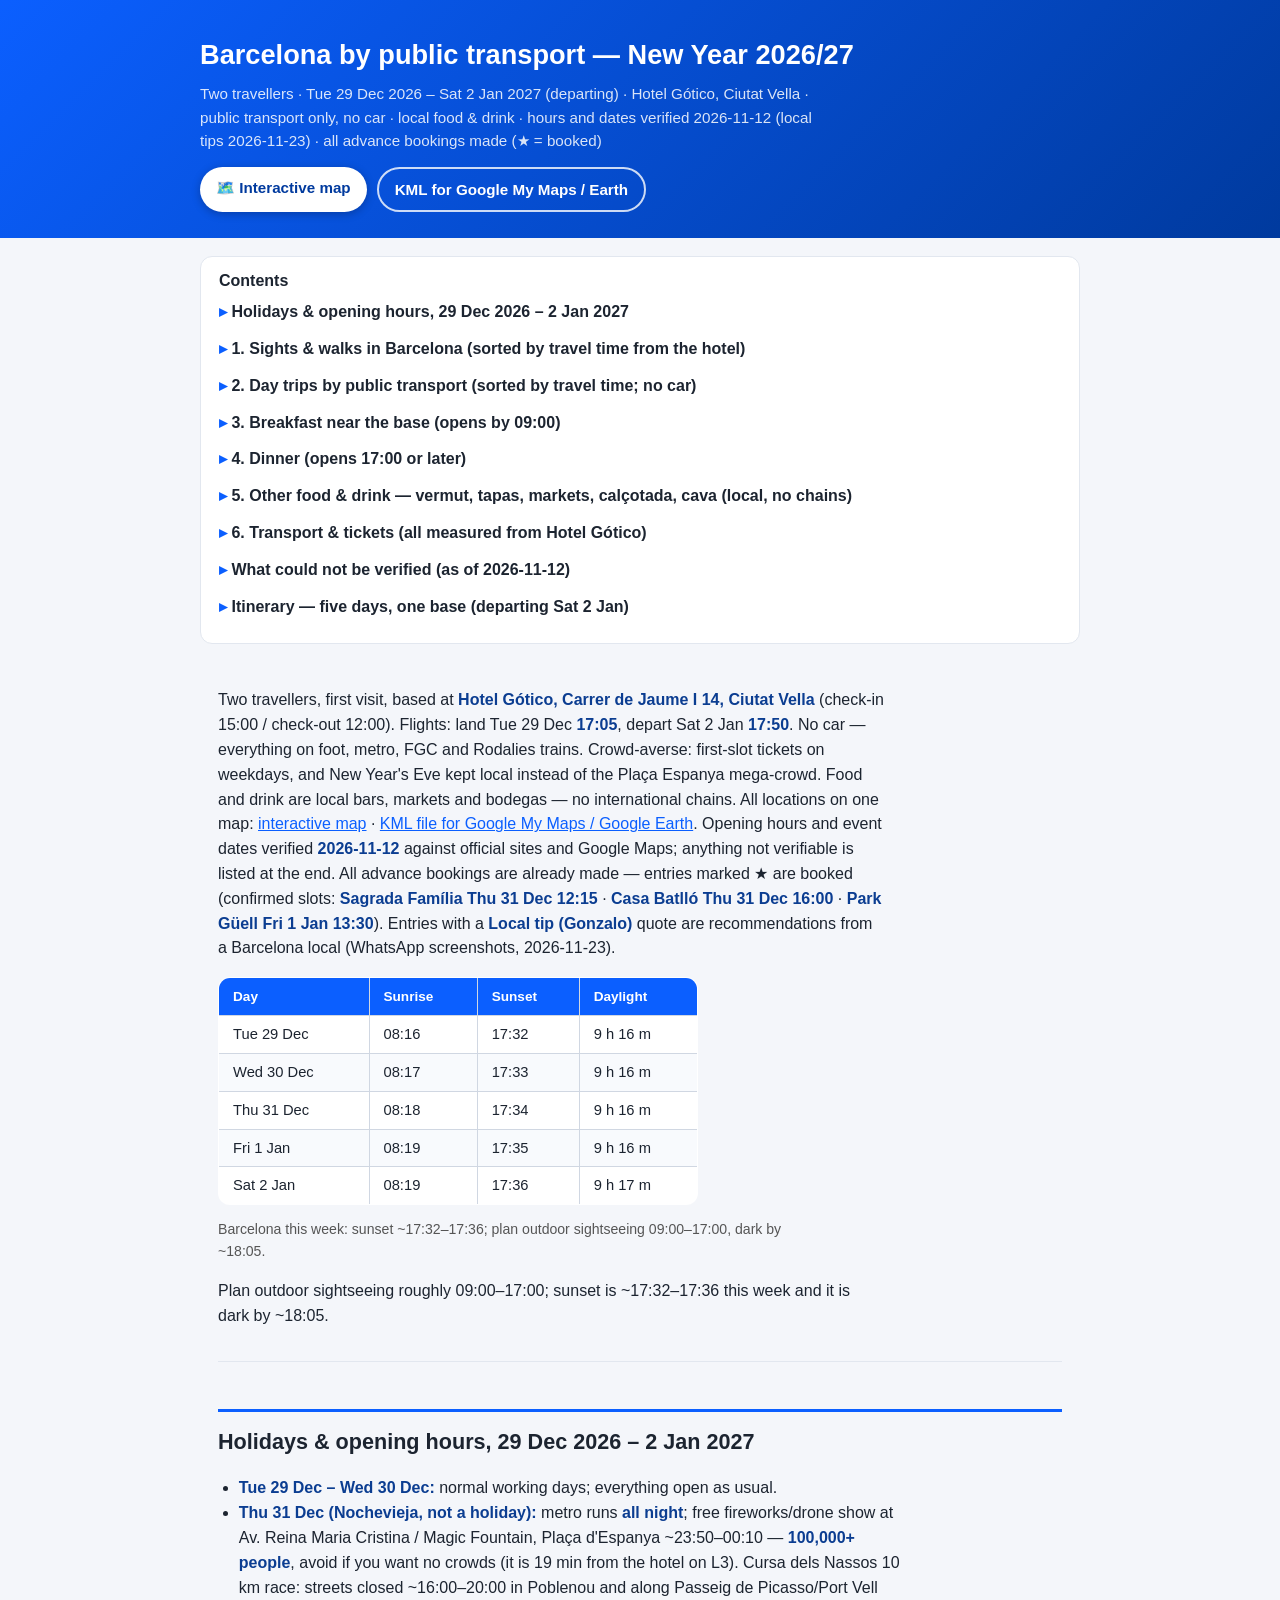
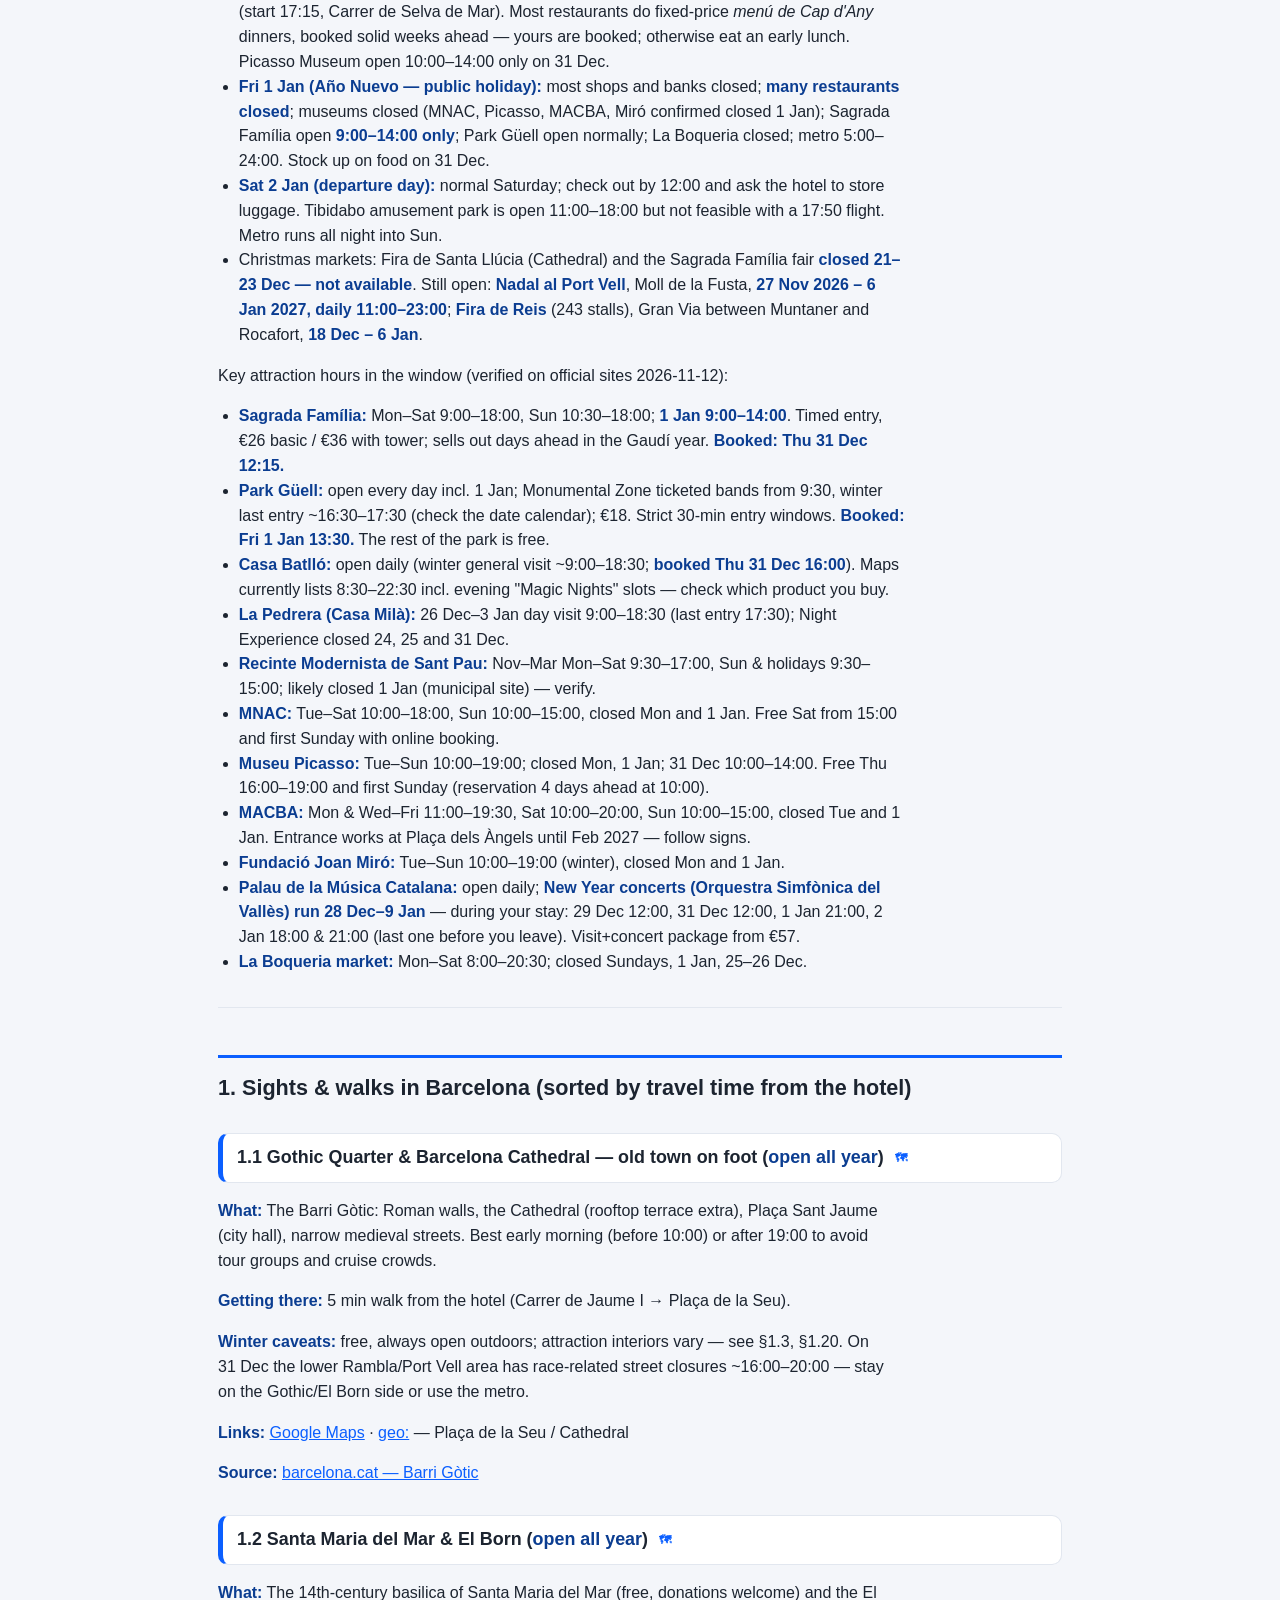
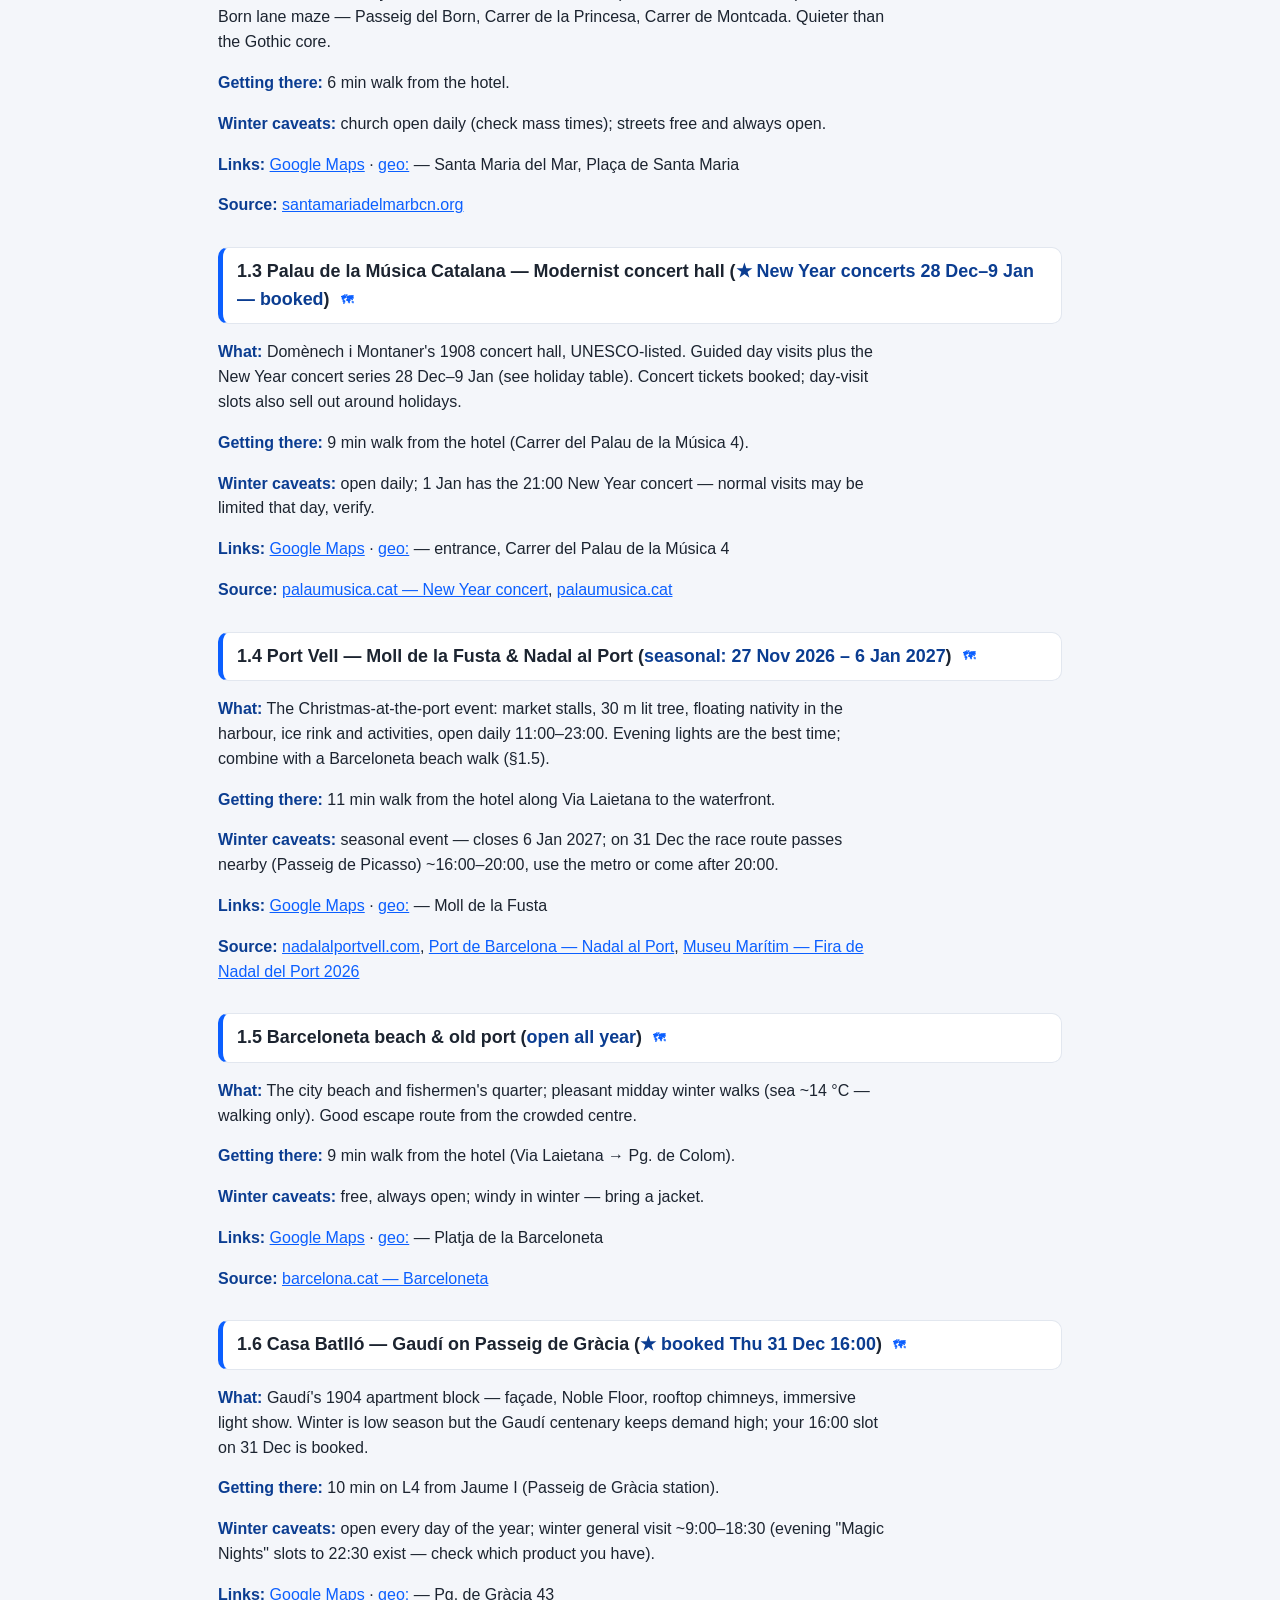
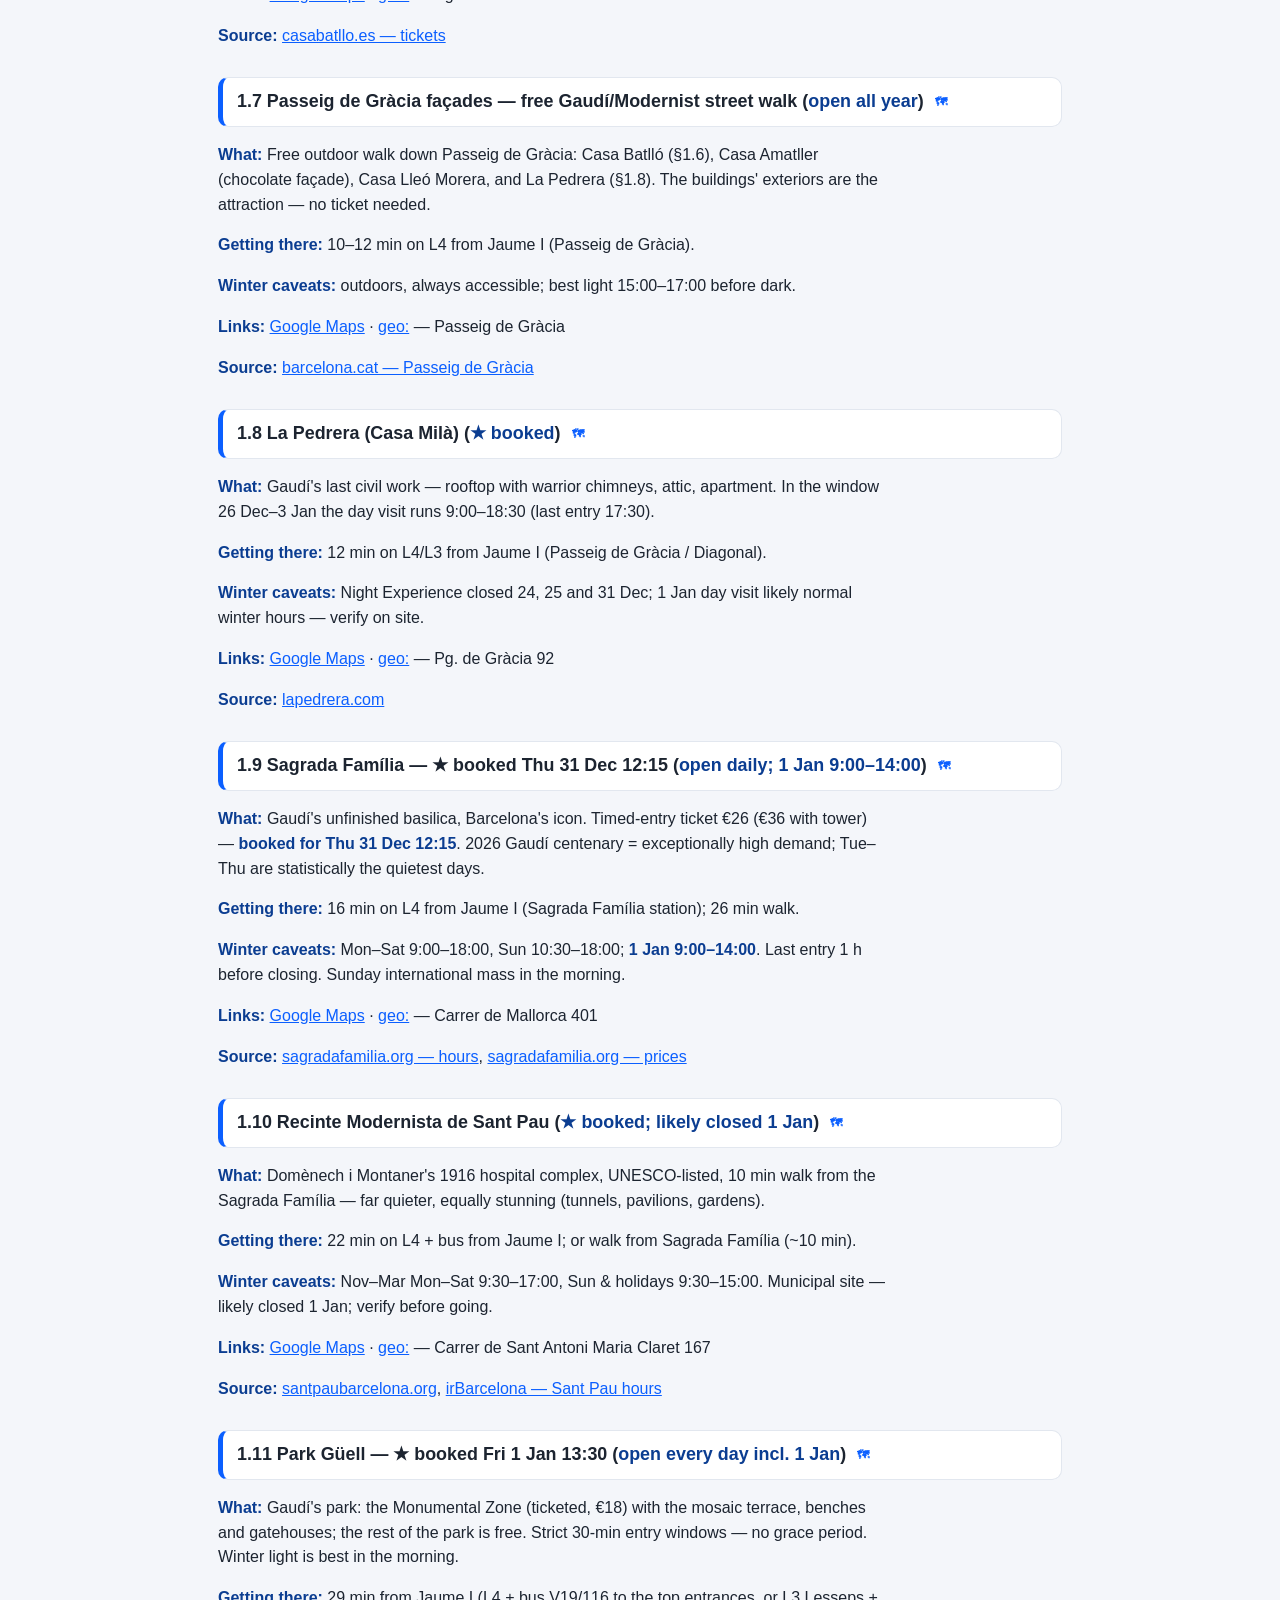
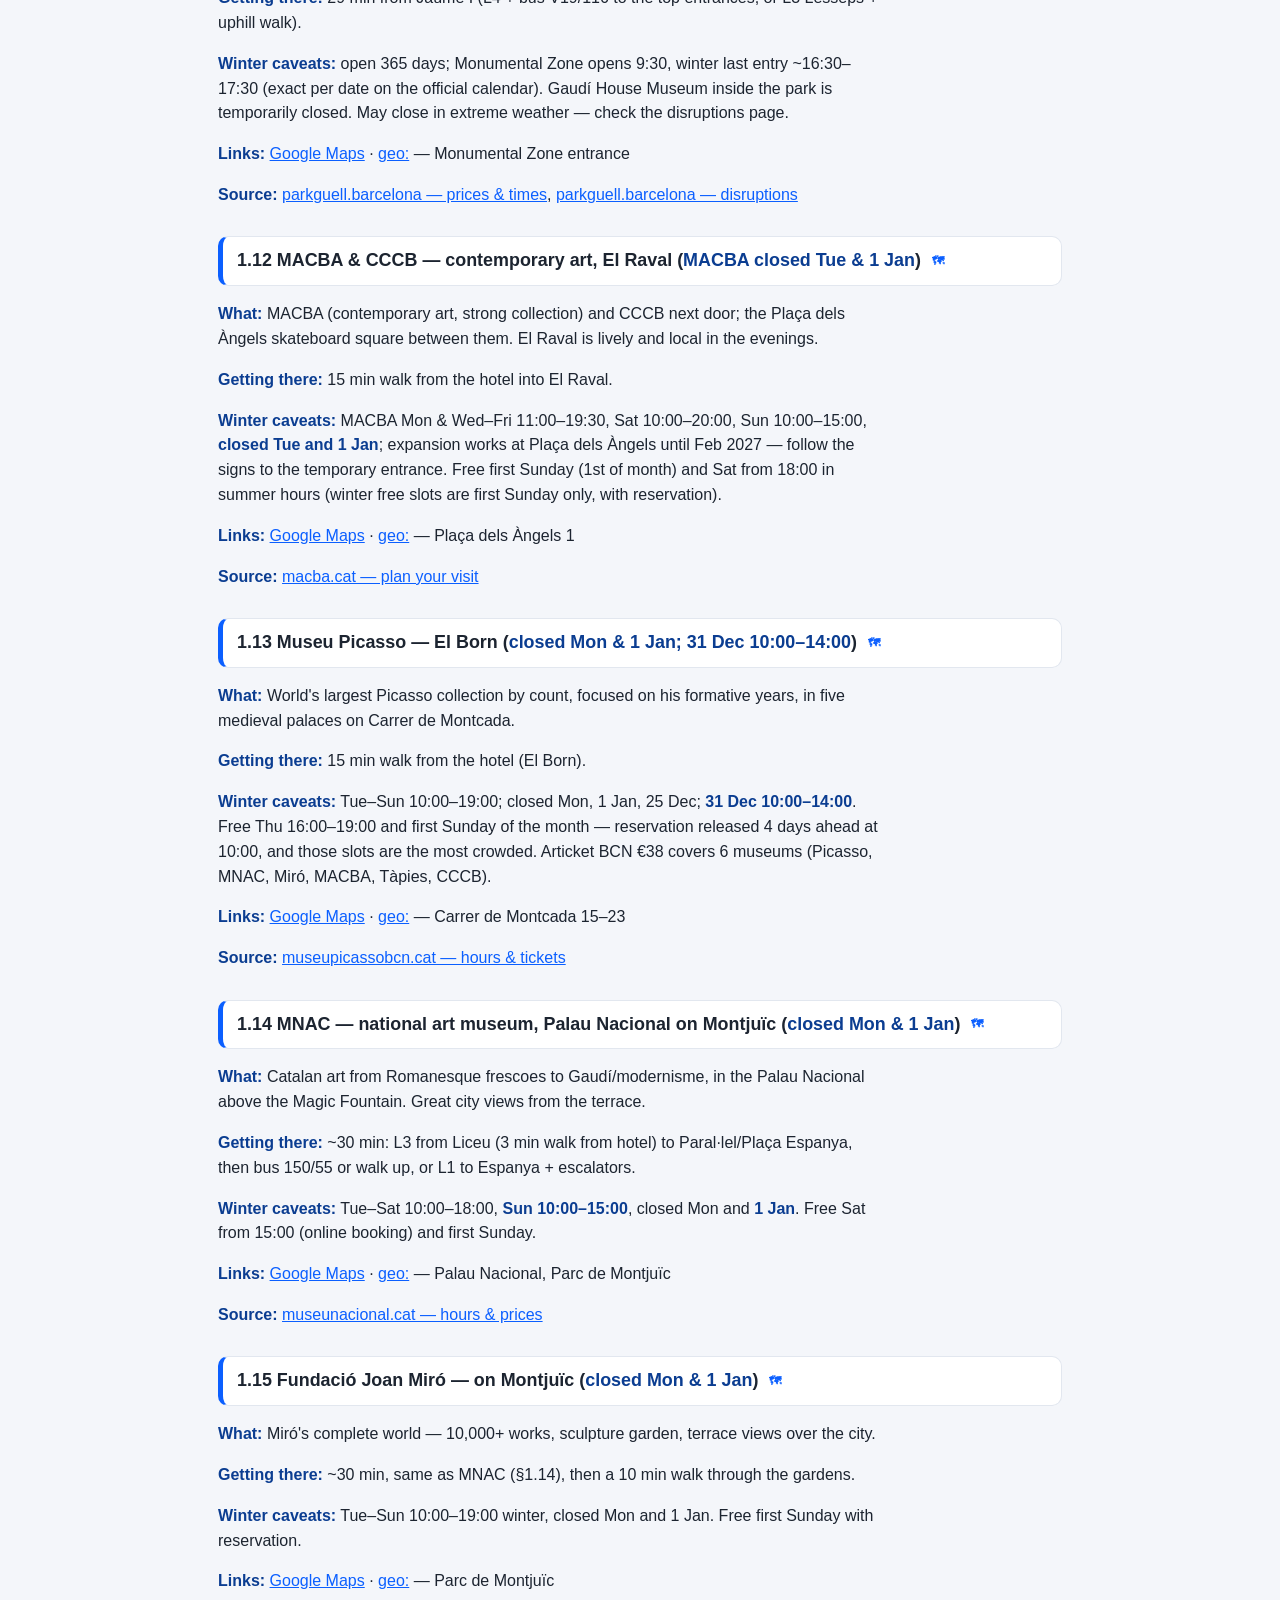
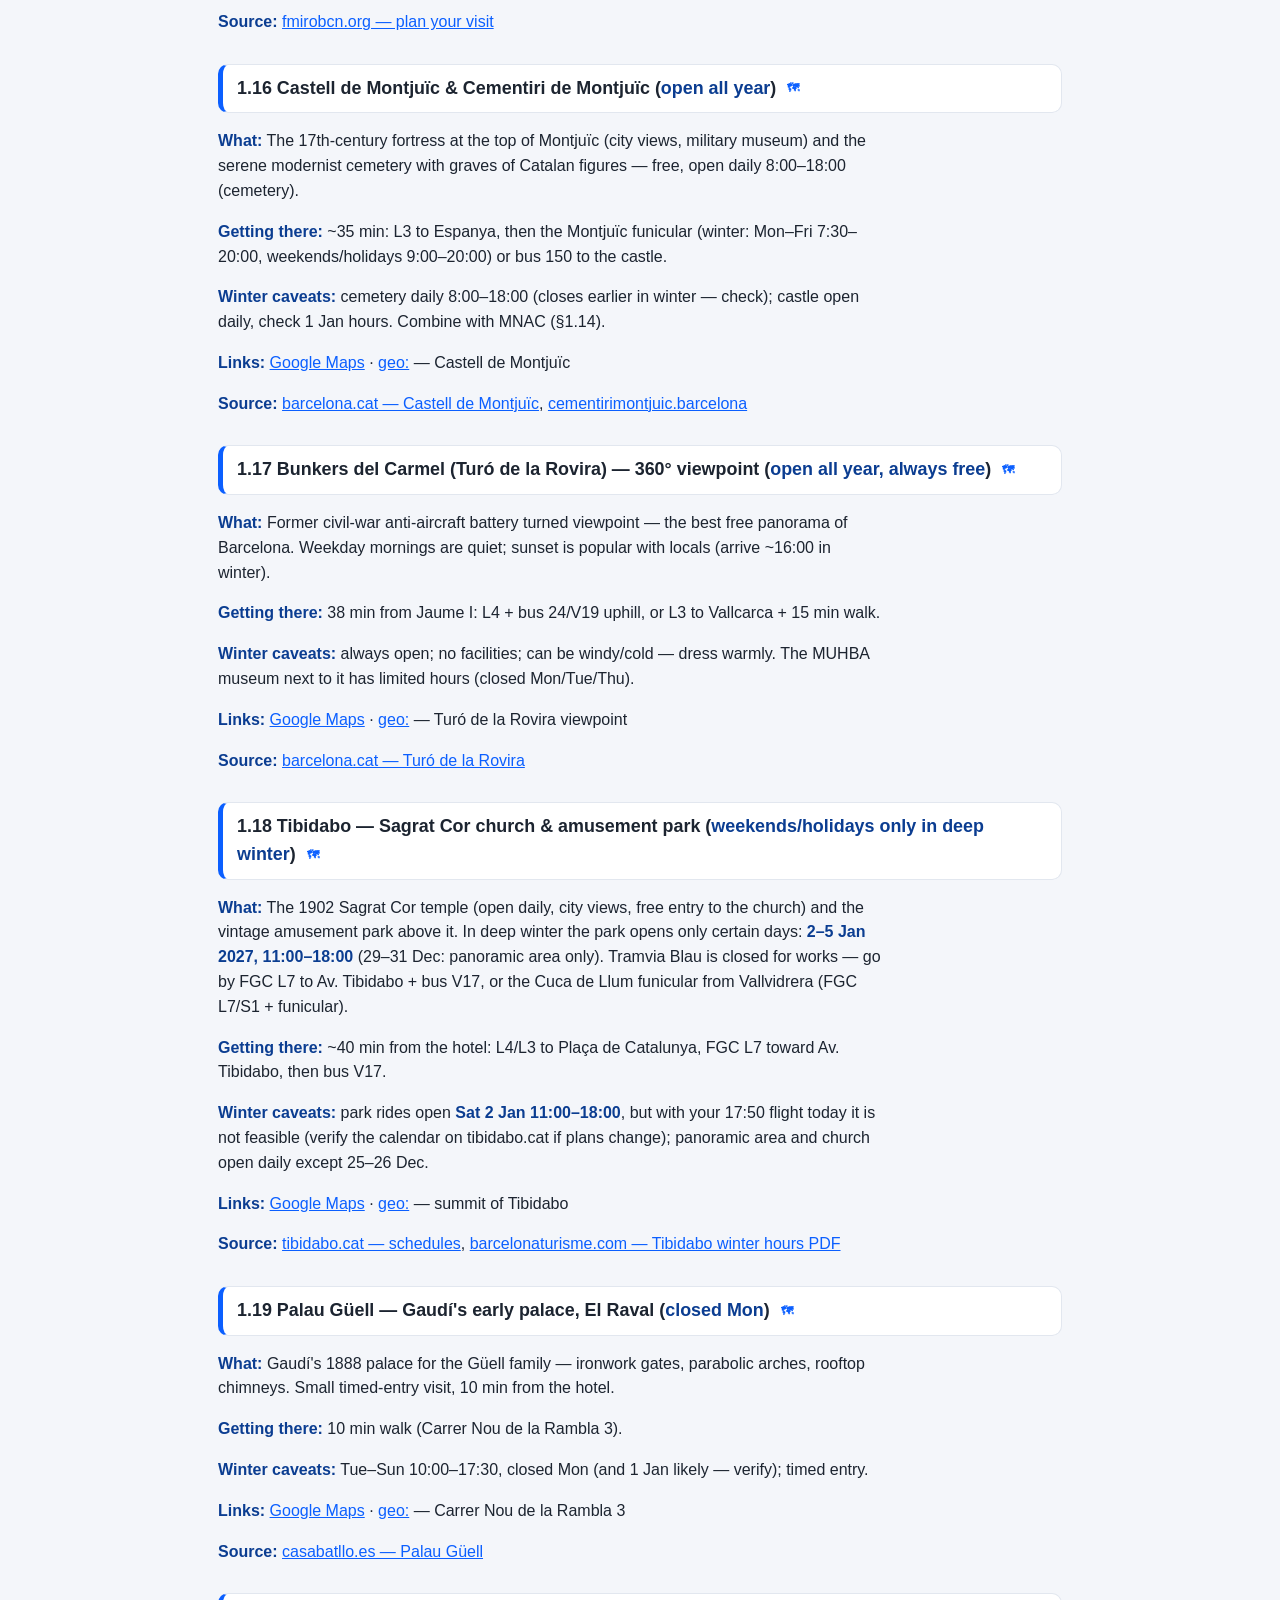
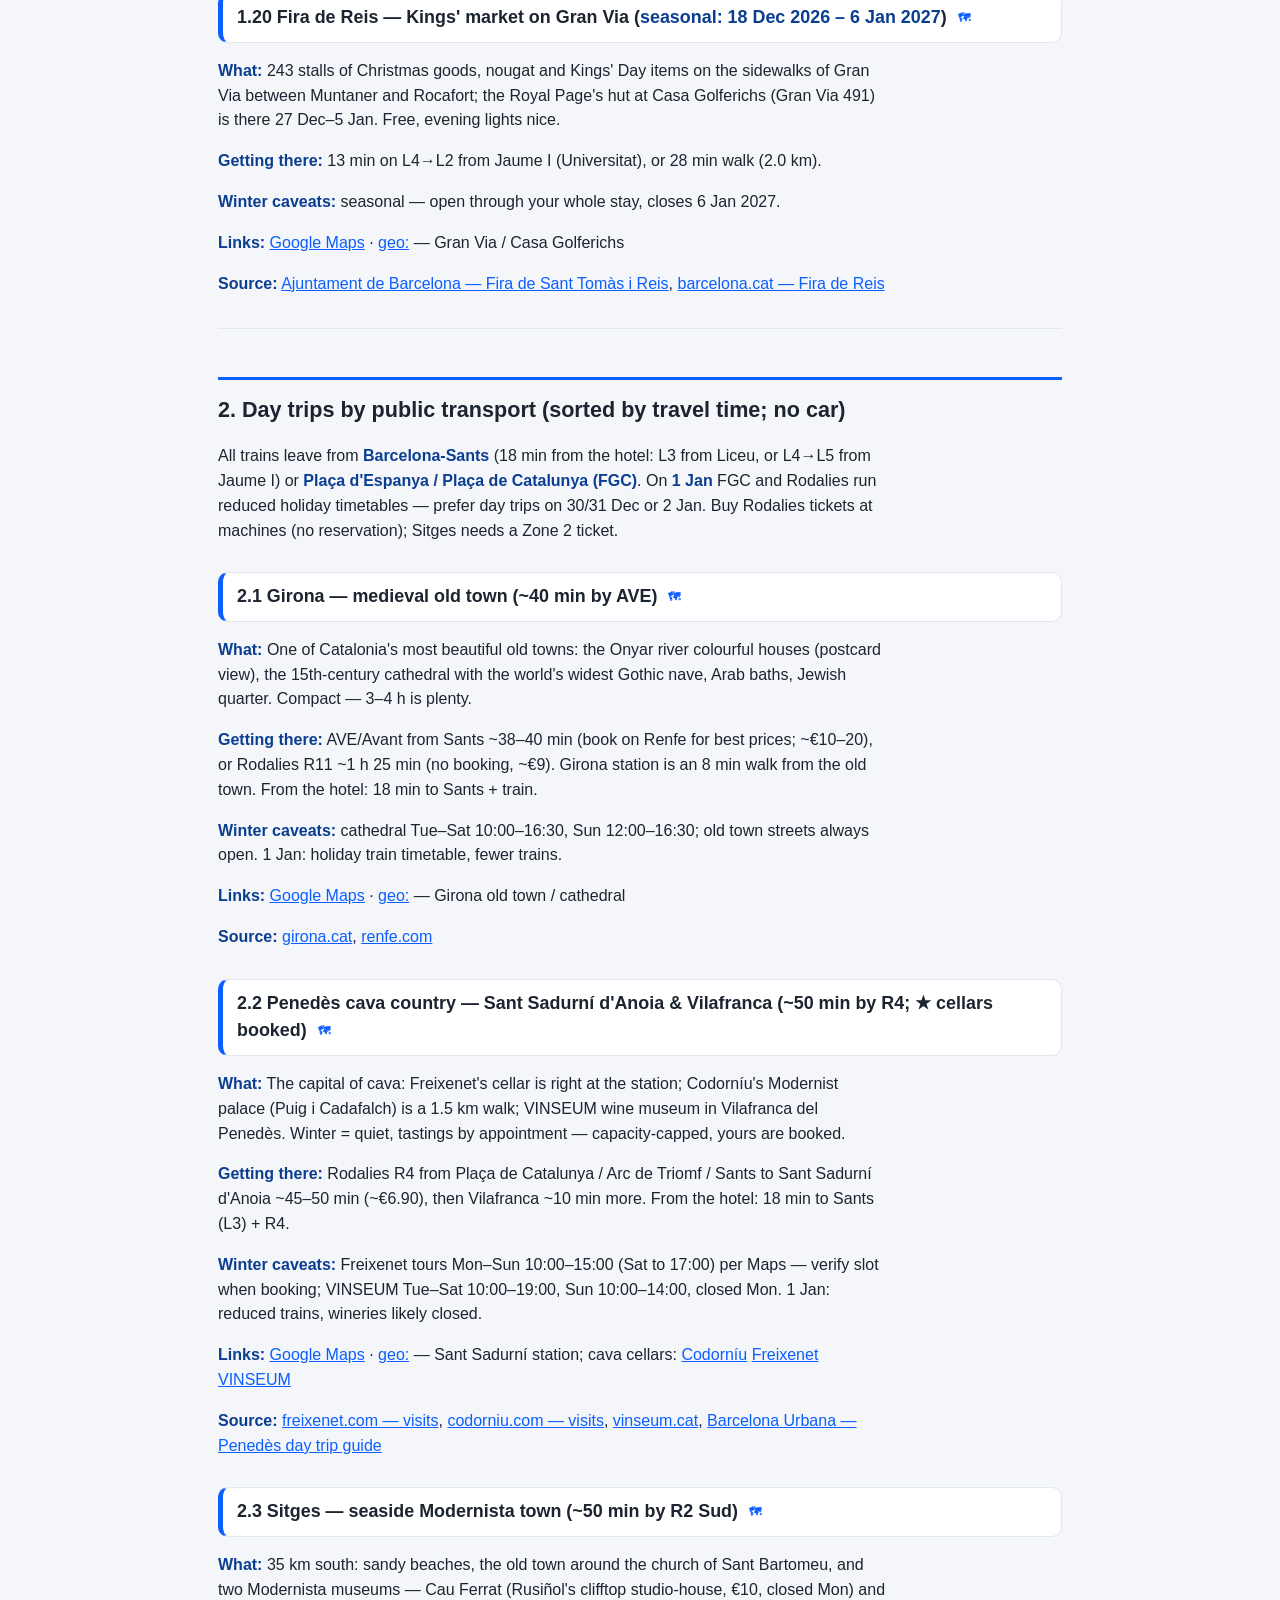
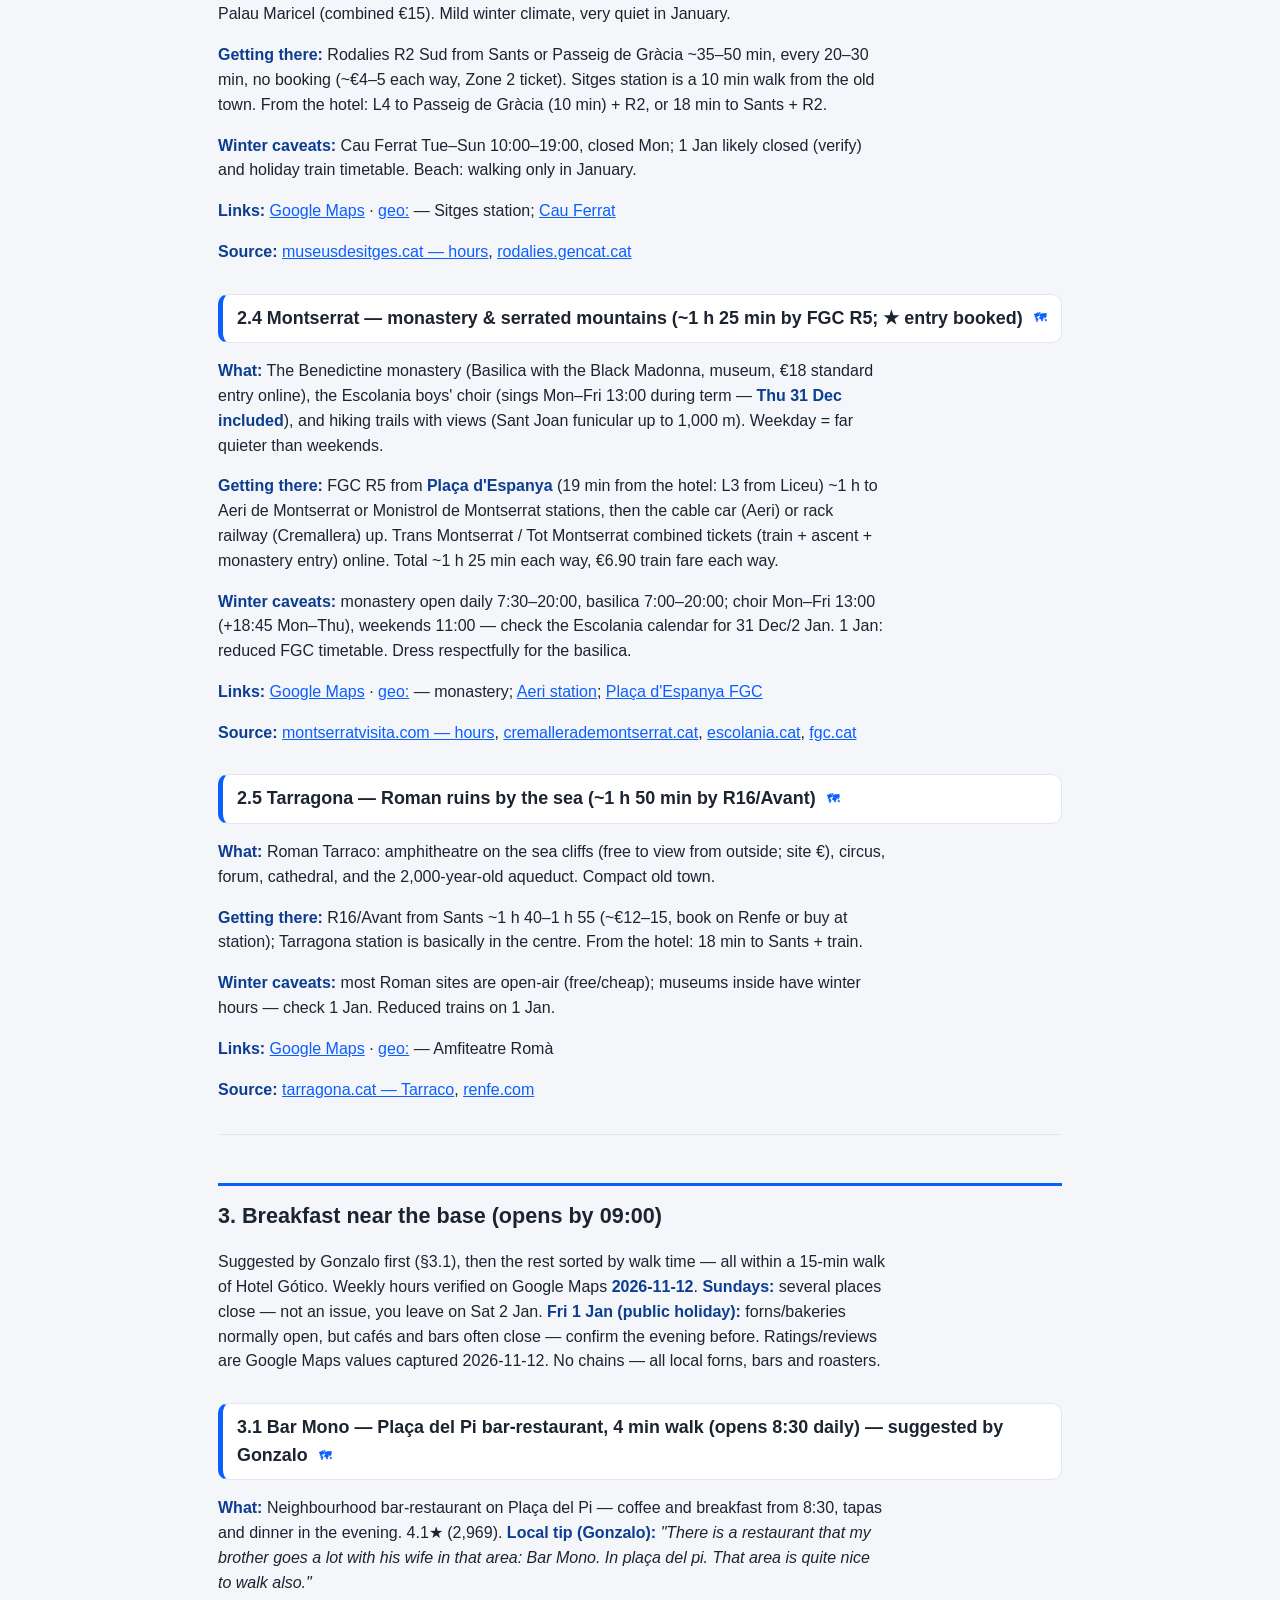
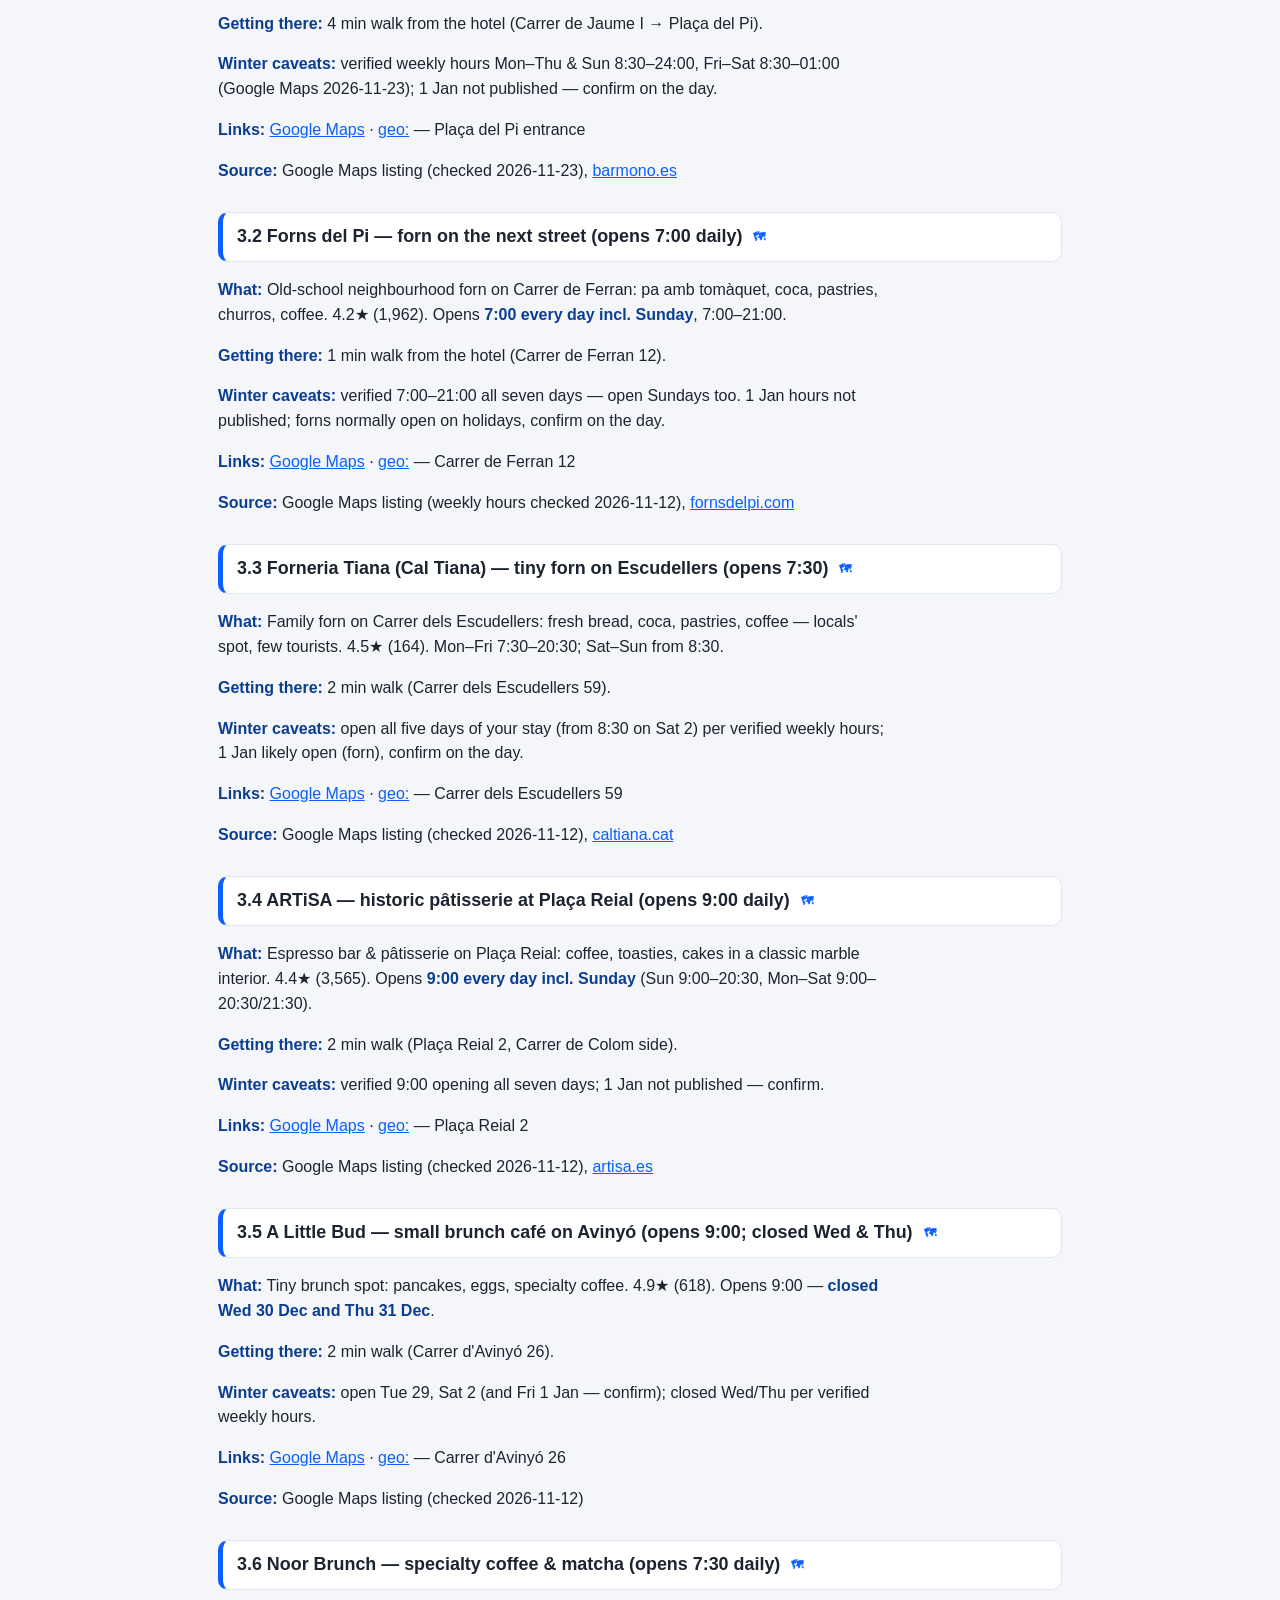
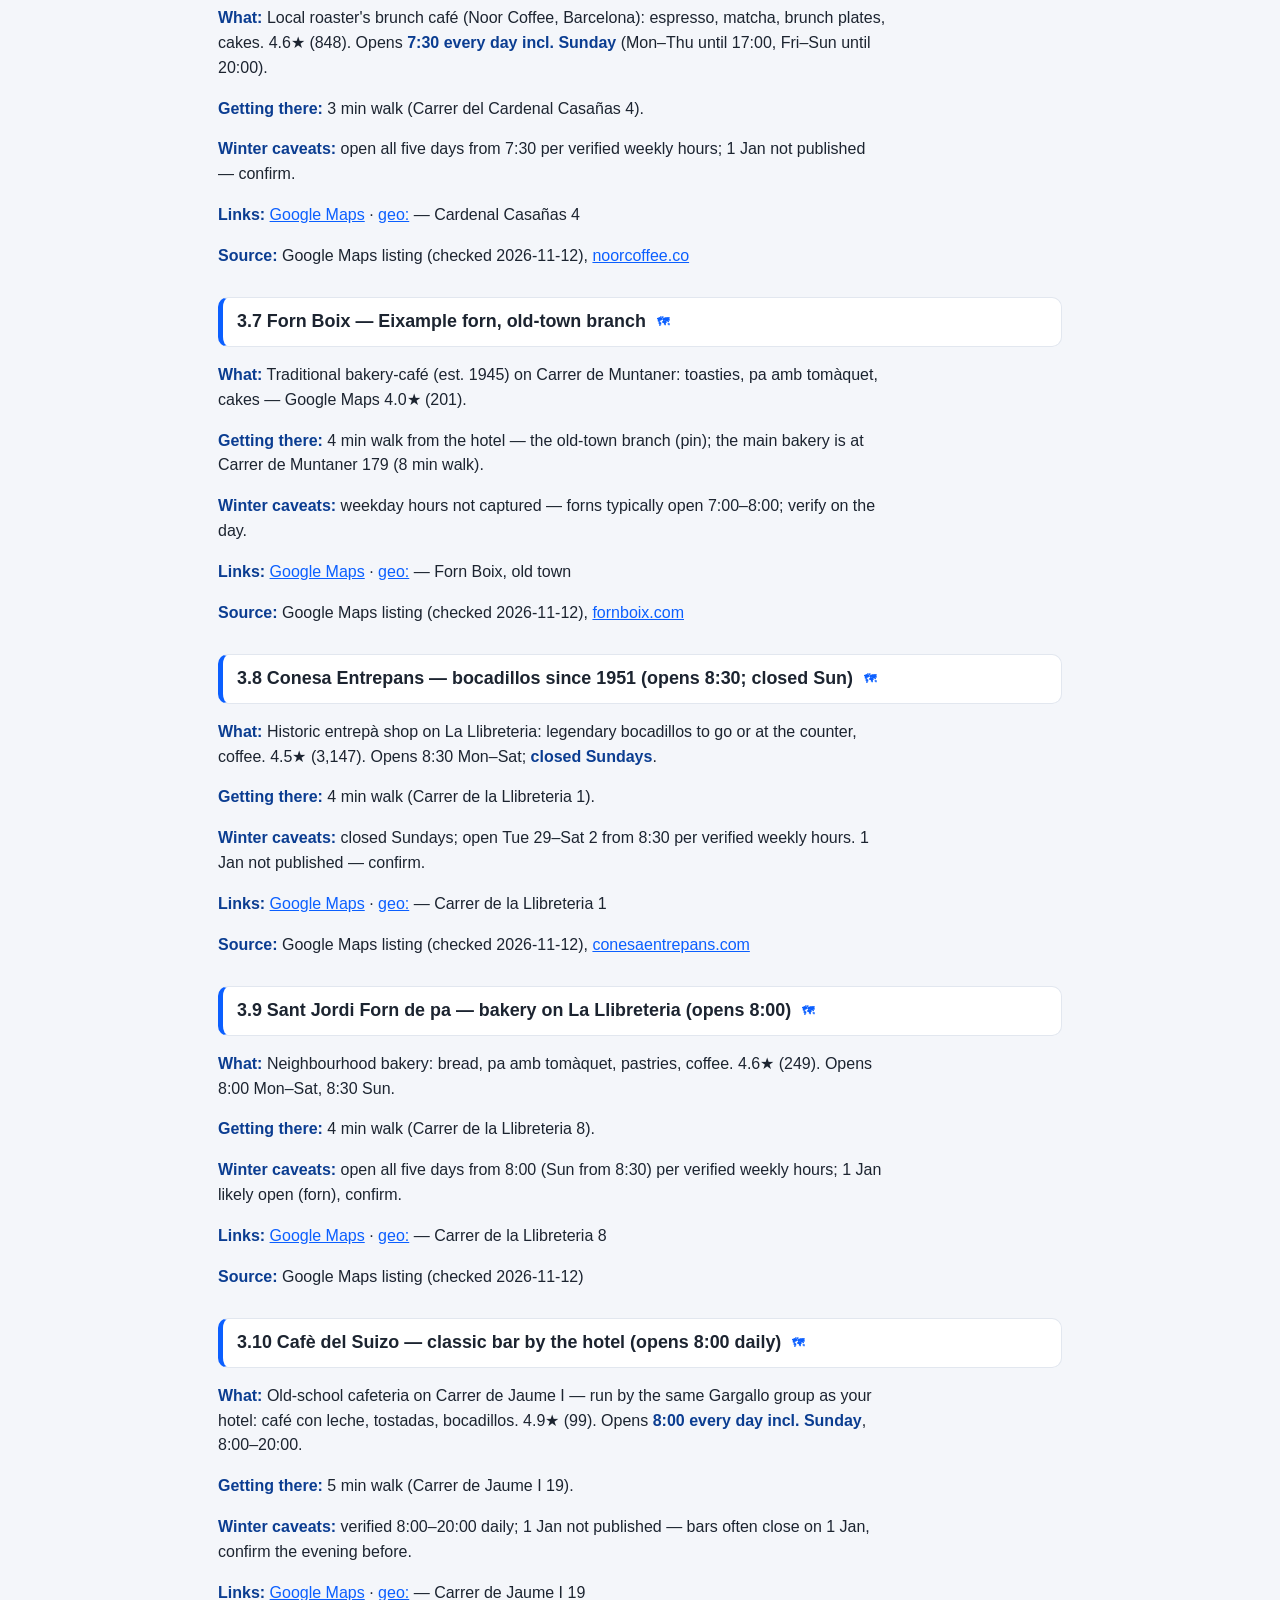
==== commit 23f75f98: "Barcelona guide: move Gonzalo-suggested places to the top of their sections (3.1 Bar Mono; 5.1-5.6 C" ====
--- a/artifacts/barcelona-dec-2026/index.html
+++ b/artifacts/barcelona-dec-2026/index.html
@@ -66,7 +66,7 @@
 <p>Two travellers · Tue 29 Dec 2026 – Sat 2 Jan 2027 (departing) · Hotel Gótico, Ciutat Vella · public transport only, no car · local food &amp; drink · hours and dates verified 2026-11-12 (local tips 2026-11-23) · all advance bookings made (★ = booked)</p>
 <p class="hdrbtns"><a class="mapbtn" href="map.html">🗺️ Interactive map</a>
 <a class="mapbtn ghost" href="locations.kml">KML for Google My Maps / Earth</a></p></div></header>
-<nav class="toc"><div class="toctitle">Contents</div><details class="grp"><summary class="gt"><a href="#holidays-opening-hours-29-dec-2026-2-jan-2027">Holidays &amp; opening hours, 29 Dec 2026 – 2 Jan 2027</a></summary><ul></ul></details><details class="grp"><summary class="gt"><a href="#1-sights-walks-in-barcelona-sorted-by-travel-time-from-the-hotel">1. Sights &amp; walks in Barcelona (sorted by travel time from the hotel)</a></summary><ul><li><a href="#11-gothic-quarter-barcelona-cathedral-old-town-on-foot-open-all-year">1.1 Gothic Quarter &amp; Barcelona Cathedral — old town on foot (open all year)</a></li><li><a href="#12-santa-maria-del-mar-el-born-open-all-year">1.2 Santa Maria del Mar &amp; El Born (open all year)</a></li><li><a href="#13-palau-de-la-música-catalana-modernist-concert-hall-new-year-concerts-28-dec9-jan-booked">1.3 Palau de la Música Catalana — Modernist concert hall (★ New Year concerts 28 Dec–9 Jan — booked)</a></li><li><a href="#14-port-vell-moll-de-la-fusta-nadal-al-port-seasonal-27-nov-2026-6-jan-2027">1.4 Port Vell — Moll de la Fusta &amp; Nadal al Port (seasonal: 27 Nov 2026 – 6 Jan 2027)</a></li><li><a href="#15-barceloneta-beach-old-port-open-all-year">1.5 Barceloneta beach &amp; old port (open all year)</a></li><li><a href="#16-casa-batlló-gaudí-on-passeig-de-gràcia-booked-thu-31-dec-1600">1.6 Casa Batlló — Gaudí on Passeig de Gràcia (★ booked Thu 31 Dec 16:00)</a></li><li><a href="#17-passeig-de-gràcia-façades-free-gaudímodernist-street-walk-open-all-year">1.7 Passeig de Gràcia façades — free Gaudí/Modernist street walk (open all year)</a></li><li><a href="#18-la-pedrera-casa-milà-booked">1.8 La Pedrera (Casa Milà) (★ booked)</a></li><li><a href="#19-sagrada-família-booked-thu-31-dec-1215-open-daily-1-jan-9001400">1.9 Sagrada Família — ★ booked Thu 31 Dec 12:15 (open daily; 1 Jan 9:00–14:00)</a></li><li><a href="#110-recinte-modernista-de-sant-pau-booked-likely-closed-1-jan">1.10 Recinte Modernista de Sant Pau (★ booked; likely closed 1 Jan)</a></li><li><a href="#111-park-güell-booked-fri-1-jan-1330-open-every-day-incl-1-jan">1.11 Park Güell — ★ booked Fri 1 Jan 13:30 (open every day incl. 1 Jan)</a></li><li><a href="#112-macba-cccb-contemporary-art-el-raval-macba-closed-tue-1-jan">1.12 MACBA &amp; CCCB — contemporary art, El Raval (MACBA closed Tue &amp; 1 Jan)</a></li><li><a href="#113-museu-picasso-el-born-closed-mon-1-jan-31-dec-10001400">1.13 Museu Picasso — El Born (closed Mon &amp; 1 Jan; 31 Dec 10:00–14:00)</a></li><li><a href="#114-mnac-national-art-museum-palau-nacional-on-montjuïc-closed-mon-1-jan">1.14 MNAC — national art museum, Palau Nacional on Montjuïc (closed Mon &amp; 1 Jan)</a></li><li><a href="#115-fundació-joan-miró-on-montjuïc-closed-mon-1-jan">1.15 Fundació Joan Miró — on Montjuïc (closed Mon &amp; 1 Jan)</a></li><li><a href="#116-castell-de-montjuïc-cementiri-de-montjuïc-open-all-year">1.16 Castell de Montjuïc &amp; Cementiri de Montjuïc (open all year)</a></li><li><a href="#117-bunkers-del-carmel-turó-de-la-rovira-360-viewpoint-open-all-year-always-free">1.17 Bunkers del Carmel (Turó de la Rovira) — 360° viewpoint (open all year, always free)</a></li><li><a href="#118-tibidabo-sagrat-cor-church-amusement-park-weekendsholidays-only-in-deep-winter">1.18 Tibidabo — Sagrat Cor church &amp; amusement park (weekends/holidays only in deep winter)</a></li><li><a href="#119-palau-güell-gaudís-early-palace-el-raval-closed-mon">1.19 Palau Güell — Gaudí's early palace, El Raval (closed Mon)</a></li><li><a href="#120-fira-de-reis-kings-market-on-gran-via-seasonal-18-dec-2026-6-jan-2027">1.20 Fira de Reis — Kings' market on Gran Via (seasonal: 18 Dec 2026 – 6 Jan 2027)</a></li></ul></details><details class="grp"><summary class="gt"><a href="#2-day-trips-by-public-transport-sorted-by-travel-time-no-car">2. Day trips by public transport (sorted by travel time; no car)</a></summary><ul><li><a href="#21-girona-medieval-old-town-40-min-by-ave">2.1 Girona — medieval old town (~40 min by AVE)</a></li><li><a href="#22-penedès-cava-country-sant-sadurní-danoia-vilafranca-50-min-by-r4-cellars-booked">2.2 Penedès cava country — Sant Sadurní d'Anoia &amp; Vilafranca (~50 min by R4; ★ cellars booked)</a></li><li><a href="#23-sitges-seaside-modernista-town-50-min-by-r2-sud">2.3 Sitges — seaside Modernista town (~50 min by R2 Sud)</a></li><li><a href="#24-montserrat-monastery-serrated-mountains-1-h-25-min-by-fgc-r5-entry-booked">2.4 Montserrat — monastery &amp; serrated mountains (~1 h 25 min by FGC R5; ★ entry booked)</a></li><li><a href="#25-tarragona-roman-ruins-by-the-sea-1-h-50-min-by-r16avant">2.5 Tarragona — Roman ruins by the sea (~1 h 50 min by R16/Avant)</a></li></ul></details><details class="grp"><summary class="gt"><a href="#3-breakfast-near-the-base-opens-by-0900">3. Breakfast near the base (opens by 09:00)</a></summary><ul><li><a href="#31-forns-del-pi-forn-on-the-next-street-opens-700-daily">3.1 Forns del Pi — forn on the next street (opens 7:00 daily)</a></li><li><a href="#32-forneria-tiana-cal-tiana-tiny-forn-on-escudellers-opens-730">3.2 Forneria Tiana (Cal Tiana) — tiny forn on Escudellers (opens 7:30)</a></li><li><a href="#33-artisa-historic-pâtisserie-at-plaça-reial-opens-900-daily">3.3 ARTiSA — historic pâtisserie at Plaça Reial (opens 9:00 daily)</a></li><li><a href="#34-a-little-bud-small-brunch-café-on-avinyó-opens-900-closed-wed-thu">3.4 A Little Bud — small brunch café on Avinyó (opens 9:00; closed Wed &amp; Thu)</a></li><li><a href="#35-noor-brunch-specialty-coffee-matcha-opens-730-daily">3.5 Noor Brunch — specialty coffee &amp; matcha (opens 7:30 daily)</a></li><li><a href="#36-forn-boix-eixample-forn-old-town-branch">3.6 Forn Boix — Eixample forn, old-town branch</a></li><li><a href="#37-conesa-entrepans-bocadillos-since-1951-opens-830-closed-sun">3.7 Conesa Entrepans — bocadillos since 1951 (opens 8:30; closed Sun)</a></li><li><a href="#38-sant-jordi-forn-de-pa-bakery-on-la-llibreteria-opens-800">3.8 Sant Jordi Forn de pa — bakery on La Llibreteria (opens 8:00)</a></li><li><a href="#39-cafè-del-suizo-classic-bar-by-the-hotel-opens-800-daily">3.9 Cafè del Suizo — classic bar by the hotel (opens 8:00 daily)</a></li><li><a href="#310-buenas-migas-migas-coffee-small-local-chain-opens-800">3.10 Buenas Migas — migas &amp; coffee, small local chain (opens 8:00)</a></li><li><a href="#311-farggi-old-café-by-plaça-del-rei-opens-800-daily">3.11 Farggi — old café by Plaça del Rei (opens 8:00 daily)</a></li><li><a href="#312-tostaderos-bon-mercat-llibreteria-local-roastery-café-opens-800-closed-sun">3.12 Tostaderos Bon Mercat Llibreteria — local roastery café (opens 8:00; closed Sun)</a></li><li><a href="#313-kafeto-bakery-coffee-la-rambla-bakery-opens-700-daily">3.13 Kafeto bakery &amp; coffee — La Rambla bakery (opens 7:00 daily)</a></li><li><a href="#314-soul-cafe-neighbourhood-café-on-carrer-ample-opens-800-daily">3.14 Soul Cafe — neighbourhood café on Carrer Ample (opens 8:00 daily)</a></li><li><a href="#315-la-pallaresa-xurros-porras-opens-900-daily">3.15 La Pallaresa — xurros &amp; porras (opens 9:00 daily)</a></li><li><a href="#316-granja-m-viader-hot-chocolate-since-1870-opens-900-closed-sun">3.16 Granja M. Viader — hot chocolate since 1870 (opens 9:00; closed Sun)</a></li><li><a href="#317-la-candelaria-tiny-espresso-bar-in-the-raval-opens-800">3.17 LA CANDELARIA — tiny espresso bar in the Raval (opens 8:00)</a></li><li><a href="#318-cafetería-cafés-caracas-old-school-cafeteria-in-born-opens-800-closed-sun">3.18 Cafetería Cafés Caracas — old-school cafeteria in Born (opens 8:00; closed Sun)</a></li><li><a href="#319-pastisseria-hofmann-pâtisserie-institution-born-opens-900-daily">3.19 Pastisseria Hofmann — pâtisserie institution, Born (opens 9:00 daily)</a></li><li><a href="#320-forn-baluard-barceloneta-artisan-wood-oven-bakery-opens-730-daily">3.20 Forn Baluard Barceloneta — artisan wood-oven bakery (opens 7:30 daily)</a></li><li><a href="#321-bar-mono-plaça-del-pi-bar-restaurant-4-min-walk-opens-830-daily">3.21 Bar Mono — Plaça del Pi bar-restaurant, 4 min walk (opens 8:30 daily)</a></li></ul></details><details class="grp"><summary class="gt"><a href="#4-dinner-opens-1700-or-later">4. Dinner (opens 17:00 or later)</a></summary><ul><li><a href="#41-xera-booked-tasting-menu-dinner-el-born-area">4.1 XERA — ★ booked — tasting-menu dinner, El Born area</a></li><li><a href="#42-bar-calders-vermut-tapas-dinner-sant-antoni">4.2 Bar Calders — vermut &amp; tapas dinner, Sant Antoni</a></li><li><a href="#43-bodega-vinito-wine-bodega-dinner-sant-antoni">4.3 Bodega Vinito — wine bodega dinner, Sant Antoni</a></li><li><a href="#44-la-barmutería-vermuts-y-tapas-sant-antoni">4.4 La Barmutería — vermuts y tapas, Sant Antoni</a></li><li><a href="#45-bodega-oliva-historic-bodega-wine-bar-by-plaça-reial-opens-1730-closed-tue-wed">4.5 BODEGA OLIVA — historic bodega &amp; wine bar by Plaça Reial (opens 17:30; closed Tue &amp; Wed)</a></li><li><a href="#46-viana-classic-bar-restaurant-on-carrer-del-vidre-opens-1730-closed-wed">4.6 Viana — classic bar-restaurant on Carrer del Vidre (opens 17:30; closed Wed)</a></li><li><a href="#47-el-bandoler-by-la-alcoba-la-alcobas-tavern-arm-opens-1800-booked">4.7 El Bandoler by La Alcoba — La Alcoba's tavern arm (opens ~18:00; ★ booked)</a></li><li><a href="#48-gourmet-sensi-mediterranean-dinner-near-plaça-de-làngel-opens-1700-booked">4.8 Gourmet Sensi — Mediterranean dinner near Plaça de l'Àngel (opens 17:00; ★ booked)</a></li><li><a href="#49-lantic-bocoi-del-gòtic-old-tavern-hearty-catalan-dinner-opens-1900-closed-sun">4.9 L'Antic Bocoi del Gòtic — old tavern, hearty Catalan dinner (opens 19:00; closed Sun)</a></li><li><a href="#410-petit-tapas-tapas-bar-on-carrer-ample-opens-1800-booked">4.10 Petit Tapas — tapas bar on Carrer Ample (opens ~18:00; ★ booked)</a></li><li><a href="#411-rao-contemporary-catalan-dinner-in-the-ravalborn-edge-opens-1830-closed-sundays-booked">4.11 RAO — contemporary Catalan dinner in the Raval/Born edge (opens 18:30; closed Sundays; ★ booked)</a></li><li><a href="#412-el-set-born-neighbourhood-dinner-open-late-opens-1900-daily-except-mon">4.12 el SET — Born neighbourhood dinner, open late (opens 19:00 daily except Mon)</a></li><li><a href="#413-polonez-polish-catalan-institution-in-born-opens-1800-tuefri-sun-lunch-only">4.13 Polonez — Polish-Catalan institution in Born (opens 18:00 Tue–Fri; Sun lunch only)</a></li><li><a href="#414-guzzo-born-restaurant-pizzeria-open-late-opens-1800-monfri-from-1230-weekends">4.14 GUZZO — Born restaurant-pizzeria, open late (opens 18:00 Mon–Fri; from 12:30 weekends)</a></li><li><a href="#415-eldiset-contemporary-dinner-in-born-open-every-evening-incl-sun-opens-1900">4.15 ELDISET — contemporary dinner in Born, open every evening incl. Sun (opens 19:00)</a></li></ul></details><details class="grp"><summary class="gt"><a href="#5-other-food-drink-vermut-tapas-markets-calçotada-cava-local-no-chains">5. Other food &amp; drink — vermut, tapas, markets, calçotada, cava (local, no chains)</a></summary><ul><li><a href="#51-bar-cañete-booked-classic-raval-tapas-restaurant">5.1 Bar Cañete — ★ booked — classic Raval tapas restaurant</a></li><li><a href="#52-cal-pep-tables-booked-barceloneta-seafood-institution">5.2 Cal Pep — ★ tables booked — Barceloneta seafood institution</a></li><li><a href="#53-can-paixano-la-xampanyeria-cava-bocadillos-barceloneta">5.3 Can Paixano "La Xampanyeria" — cava &amp; bocadillos, Barceloneta</a></li><li><a href="#54-el-xampanyet-cava-bar-el-born">5.4 El Xampanyet — cava bar, El Born</a></li><li><a href="#55-quimet-quimet-montaditos-conservas-poble-sec">5.5 Quimet &amp; Quimet — montaditos &amp; conservas, Poble-sec</a></li><li><a href="#56-carrer-de-blai-pintxos-street-poble-sec">5.6 Carrer de Blai — pintxos street, Poble-sec</a></li><li><a href="#57-bodega-del-vermut-vermut-de-grifo-gràcia">5.7 Bodega del Vermut — vermut de grifo, Gràcia</a></li><li><a href="#58-xocolateria-petritxol-churros-thick-chocolate">5.8 Xocolateria Petritxol — churros &amp; thick chocolate</a></li><li><a href="#59-bodega-joan-booked-calçotada-menu-3490-eixample">5.9 Bodega Joan — ★ booked — calçotada menu €34.90, Eixample</a></li><li><a href="#510-casa-pepi-booked-calçotada-28-weekends-el-clot">5.10 Casa Pepi — ★ booked — calçotada €28 weekends, El Clot</a></li><li><a href="#511-antic-pitarra-raval-institution-since-1934">5.11 Antic Pitarra — Raval institution (since 1934)</a></li><li><a href="#512-mercat-de-la-boqueria-the-famous-one-go-800930-closed-sun-1-jan">5.12 Mercat de la Boqueria — the famous one; go 8:00–9:30 (closed Sun &amp; 1 Jan)</a></li><li><a href="#513-mercat-de-sant-antoni-local-market-sunday-book-market">5.13 Mercat de Sant Antoni — local market + Sunday book market</a></li><li><a href="#514-mercat-de-santa-caterina-el-born-market-with-rooftop">5.14 Mercat de Santa Caterina — El Born market with rooftop</a></li><li><a href="#515-mercat-de-la-concepció-gràcias-market">5.15 Mercat de la Concepció — Gràcia's market</a></li><li><a href="#516-cava-xampany-from-penedès-drink-local-visit-the-source-22">5.16 Cava (xampany) from Penedès — drink local, visit the source (§2.2)</a></li><li><a href="#517-carmina-italian-mediterranean-local-tip-2-min-walk-carrer-de-ferran">5.17 Carmina — Italian-Mediterranean local tip, 2 min walk (Carrer de Ferran)</a></li><li><a href="#518-bar-lobo-tragaluz-tapas-bar-8-min-walk-carrer-dels-escudellers">5.18 Bar Lobo — Tragaluz tapas bar, 8 min walk (Carrer dels Escudellers)</a></li><li><a href="#519-bar-muy-buenas-spanish-traditional-bar-11-min-walk-near-carrer-del-carme">5.19 Bar Muy Buenas — Spanish-traditional bar, 11 min walk (near Carrer del Carme)</a></li><li><a href="#520-vinitus-vermutería-tapas-near-rambla-de-catalunya-17-min-walk">5.20 Vinitus — vermutería &amp; tapas near Rambla de Catalunya, 17 min walk</a></li><li><a href="#521-cerveceria-catalana-iconic-tapas-house-22-min-walk-carrer-de-mallorca-236">5.21 Cerveceria Catalana — iconic tapas house, 22 min walk (Carrer de Mallorca 236)</a></li></ul></details><details class="grp"><summary class="gt"><a href="#6-transport-tickets-all-measured-from-hotel-gótico">6. Transport &amp; tickets (all measured from Hotel Gótico)</a></summary><ul></ul></details><details class="grp"><summary class="gt"><a href="#what-could-not-be-verified-as-of-2026-11-12">What could not be verified (as of 2026-11-12)</a></summary><ul></ul></details><details class="grp"><summary class="gt"><a href="#itinerary-five-days-one-base-departing-sat-2-jan">Itinerary — five days, one base (departing Sat 2 Jan)</a></summary><ul><li><a href="#i1-tue-29-dec-arrive-settle-gothic-quarter-el-born-nadal-al-port-vell-11-12-14-54-view-on-mapmaphtmlii1">I1. Tue 29 Dec — arrive &amp; settle: Gothic Quarter, El Born, Nadal al Port Vell (§1.1, §1.2, §1.4, §5.4) View on map</a></li><li><a href="#i2-wed-30-dec-montserrat-day-trip-weekday-quiet-24-view-on-mapmaphtmlii2">I2. Wed 30 Dec — Montserrat day trip, weekday-quiet (§2.4) View on map</a></li><li><a href="#i3-thu-31-dec-booked-gaudí-day-quiet-local-nye-110-19-16-view-on-mapmaphtmlii3">I3. Thu 31 Dec — booked Gaudí day + quiet local NYE (§1.10, §1.9, §1.6) View on map</a></li><li><a href="#i4-fri-1-jan-holiday-quiet-day-park-güell-1330-beach-port-lights-111-15-14-view-on-mapmaphtmlii4">I4. Fri 1 Jan — holiday-quiet day: Park Güell 13:30 + beach &amp; port lights (§1.11, §1.5, §1.4) View on map</a></li><li><a href="#i5-sat-2-jan-departure-day-market-morning-then-the-airport-512-120-17-view-on-mapmaphtmlii5">I5. Sat 2 Jan — departure day: market morning, then the airport (§5.12, §1.20, §1.7) View on map</a></li></ul></details></nav>
+<nav class="toc"><div class="toctitle">Contents</div><details class="grp"><summary class="gt"><a href="#holidays-opening-hours-29-dec-2026-2-jan-2027">Holidays &amp; opening hours, 29 Dec 2026 – 2 Jan 2027</a></summary><ul></ul></details><details class="grp"><summary class="gt"><a href="#1-sights-walks-in-barcelona-sorted-by-travel-time-from-the-hotel">1. Sights &amp; walks in Barcelona (sorted by travel time from the hotel)</a></summary><ul><li><a href="#11-gothic-quarter-barcelona-cathedral-old-town-on-foot-open-all-year">1.1 Gothic Quarter &amp; Barcelona Cathedral — old town on foot (open all year)</a></li><li><a href="#12-santa-maria-del-mar-el-born-open-all-year">1.2 Santa Maria del Mar &amp; El Born (open all year)</a></li><li><a href="#13-palau-de-la-música-catalana-modernist-concert-hall-new-year-concerts-28-dec9-jan-booked">1.3 Palau de la Música Catalana — Modernist concert hall (★ New Year concerts 28 Dec–9 Jan — booked)</a></li><li><a href="#14-port-vell-moll-de-la-fusta-nadal-al-port-seasonal-27-nov-2026-6-jan-2027">1.4 Port Vell — Moll de la Fusta &amp; Nadal al Port (seasonal: 27 Nov 2026 – 6 Jan 2027)</a></li><li><a href="#15-barceloneta-beach-old-port-open-all-year">1.5 Barceloneta beach &amp; old port (open all year)</a></li><li><a href="#16-casa-batlló-gaudí-on-passeig-de-gràcia-booked-thu-31-dec-1600">1.6 Casa Batlló — Gaudí on Passeig de Gràcia (★ booked Thu 31 Dec 16:00)</a></li><li><a href="#17-passeig-de-gràcia-façades-free-gaudímodernist-street-walk-open-all-year">1.7 Passeig de Gràcia façades — free Gaudí/Modernist street walk (open all year)</a></li><li><a href="#18-la-pedrera-casa-milà-booked">1.8 La Pedrera (Casa Milà) (★ booked)</a></li><li><a href="#19-sagrada-família-booked-thu-31-dec-1215-open-daily-1-jan-9001400">1.9 Sagrada Família — ★ booked Thu 31 Dec 12:15 (open daily; 1 Jan 9:00–14:00)</a></li><li><a href="#110-recinte-modernista-de-sant-pau-booked-likely-closed-1-jan">1.10 Recinte Modernista de Sant Pau (★ booked; likely closed 1 Jan)</a></li><li><a href="#111-park-güell-booked-fri-1-jan-1330-open-every-day-incl-1-jan">1.11 Park Güell — ★ booked Fri 1 Jan 13:30 (open every day incl. 1 Jan)</a></li><li><a href="#112-macba-cccb-contemporary-art-el-raval-macba-closed-tue-1-jan">1.12 MACBA &amp; CCCB — contemporary art, El Raval (MACBA closed Tue &amp; 1 Jan)</a></li><li><a href="#113-museu-picasso-el-born-closed-mon-1-jan-31-dec-10001400">1.13 Museu Picasso — El Born (closed Mon &amp; 1 Jan; 31 Dec 10:00–14:00)</a></li><li><a href="#114-mnac-national-art-museum-palau-nacional-on-montjuïc-closed-mon-1-jan">1.14 MNAC — national art museum, Palau Nacional on Montjuïc (closed Mon &amp; 1 Jan)</a></li><li><a href="#115-fundació-joan-miró-on-montjuïc-closed-mon-1-jan">1.15 Fundació Joan Miró — on Montjuïc (closed Mon &amp; 1 Jan)</a></li><li><a href="#116-castell-de-montjuïc-cementiri-de-montjuïc-open-all-year">1.16 Castell de Montjuïc &amp; Cementiri de Montjuïc (open all year)</a></li><li><a href="#117-bunkers-del-carmel-turó-de-la-rovira-360-viewpoint-open-all-year-always-free">1.17 Bunkers del Carmel (Turó de la Rovira) — 360° viewpoint (open all year, always free)</a></li><li><a href="#118-tibidabo-sagrat-cor-church-amusement-park-weekendsholidays-only-in-deep-winter">1.18 Tibidabo — Sagrat Cor church &amp; amusement park (weekends/holidays only in deep winter)</a></li><li><a href="#119-palau-güell-gaudís-early-palace-el-raval-closed-mon">1.19 Palau Güell — Gaudí's early palace, El Raval (closed Mon)</a></li><li><a href="#120-fira-de-reis-kings-market-on-gran-via-seasonal-18-dec-2026-6-jan-2027">1.20 Fira de Reis — Kings' market on Gran Via (seasonal: 18 Dec 2026 – 6 Jan 2027)</a></li></ul></details><details class="grp"><summary class="gt"><a href="#2-day-trips-by-public-transport-sorted-by-travel-time-no-car">2. Day trips by public transport (sorted by travel time; no car)</a></summary><ul><li><a href="#21-girona-medieval-old-town-40-min-by-ave">2.1 Girona — medieval old town (~40 min by AVE)</a></li><li><a href="#22-penedès-cava-country-sant-sadurní-danoia-vilafranca-50-min-by-r4-cellars-booked">2.2 Penedès cava country — Sant Sadurní d'Anoia &amp; Vilafranca (~50 min by R4; ★ cellars booked)</a></li><li><a href="#23-sitges-seaside-modernista-town-50-min-by-r2-sud">2.3 Sitges — seaside Modernista town (~50 min by R2 Sud)</a></li><li><a href="#24-montserrat-monastery-serrated-mountains-1-h-25-min-by-fgc-r5-entry-booked">2.4 Montserrat — monastery &amp; serrated mountains (~1 h 25 min by FGC R5; ★ entry booked)</a></li><li><a href="#25-tarragona-roman-ruins-by-the-sea-1-h-50-min-by-r16avant">2.5 Tarragona — Roman ruins by the sea (~1 h 50 min by R16/Avant)</a></li></ul></details><details class="grp"><summary class="gt"><a href="#3-breakfast-near-the-base-opens-by-0900">3. Breakfast near the base (opens by 09:00)</a></summary><ul><li><a href="#31-bar-mono-plaça-del-pi-bar-restaurant-4-min-walk-opens-830-daily-suggested-by-gonzalo">3.1 Bar Mono — Plaça del Pi bar-restaurant, 4 min walk (opens 8:30 daily) — suggested by Gonzalo</a></li><li><a href="#32-forns-del-pi-forn-on-the-next-street-opens-700-daily">3.2 Forns del Pi — forn on the next street (opens 7:00 daily)</a></li><li><a href="#33-forneria-tiana-cal-tiana-tiny-forn-on-escudellers-opens-730">3.3 Forneria Tiana (Cal Tiana) — tiny forn on Escudellers (opens 7:30)</a></li><li><a href="#34-artisa-historic-pâtisserie-at-plaça-reial-opens-900-daily">3.4 ARTiSA — historic pâtisserie at Plaça Reial (opens 9:00 daily)</a></li><li><a href="#35-a-little-bud-small-brunch-café-on-avinyó-opens-900-closed-wed-thu">3.5 A Little Bud — small brunch café on Avinyó (opens 9:00; closed Wed &amp; Thu)</a></li><li><a href="#36-noor-brunch-specialty-coffee-matcha-opens-730-daily">3.6 Noor Brunch — specialty coffee &amp; matcha (opens 7:30 daily)</a></li><li><a href="#37-forn-boix-eixample-forn-old-town-branch">3.7 Forn Boix — Eixample forn, old-town branch</a></li><li><a href="#38-conesa-entrepans-bocadillos-since-1951-opens-830-closed-sun">3.8 Conesa Entrepans — bocadillos since 1951 (opens 8:30; closed Sun)</a></li><li><a href="#39-sant-jordi-forn-de-pa-bakery-on-la-llibreteria-opens-800">3.9 Sant Jordi Forn de pa — bakery on La Llibreteria (opens 8:00)</a></li><li><a href="#310-cafè-del-suizo-classic-bar-by-the-hotel-opens-800-daily">3.10 Cafè del Suizo — classic bar by the hotel (opens 8:00 daily)</a></li><li><a href="#311-buenas-migas-migas-coffee-small-local-chain-opens-800">3.11 Buenas Migas — migas &amp; coffee, small local chain (opens 8:00)</a></li><li><a href="#312-farggi-old-café-by-plaça-del-rei-opens-800-daily">3.12 Farggi — old café by Plaça del Rei (opens 8:00 daily)</a></li><li><a href="#313-tostaderos-bon-mercat-llibreteria-local-roastery-café-opens-800-closed-sun">3.13 Tostaderos Bon Mercat Llibreteria — local roastery café (opens 8:00; closed Sun)</a></li><li><a href="#314-kafeto-bakery-coffee-la-rambla-bakery-opens-700-daily">3.14 Kafeto bakery &amp; coffee — La Rambla bakery (opens 7:00 daily)</a></li><li><a href="#315-soul-cafe-neighbourhood-café-on-carrer-ample-opens-800-daily">3.15 Soul Cafe — neighbourhood café on Carrer Ample (opens 8:00 daily)</a></li><li><a href="#316-la-pallaresa-xurros-porras-opens-900-daily">3.16 La Pallaresa — xurros &amp; porras (opens 9:00 daily)</a></li><li><a href="#317-granja-m-viader-hot-chocolate-since-1870-opens-900-closed-sun">3.17 Granja M. Viader — hot chocolate since 1870 (opens 9:00; closed Sun)</a></li><li><a href="#318-la-candelaria-tiny-espresso-bar-in-the-raval-opens-800">3.18 LA CANDELARIA — tiny espresso bar in the Raval (opens 8:00)</a></li><li><a href="#319-cafetería-cafés-caracas-old-school-cafeteria-in-born-opens-800-closed-sun">3.19 Cafetería Cafés Caracas — old-school cafeteria in Born (opens 8:00; closed Sun)</a></li><li><a href="#320-pastisseria-hofmann-pâtisserie-institution-born-opens-900-daily">3.20 Pastisseria Hofmann — pâtisserie institution, Born (opens 9:00 daily)</a></li><li><a href="#321-forn-baluard-barceloneta-artisan-wood-oven-bakery-opens-730-daily">3.21 Forn Baluard Barceloneta — artisan wood-oven bakery (opens 7:30 daily)</a></li></ul></details><details class="grp"><summary class="gt"><a href="#4-dinner-opens-1700-or-later">4. Dinner (opens 17:00 or later)</a></summary><ul><li><a href="#41-xera-booked-tasting-menu-dinner-el-born-area">4.1 XERA — ★ booked — tasting-menu dinner, El Born area</a></li><li><a href="#42-bar-calders-vermut-tapas-dinner-sant-antoni">4.2 Bar Calders — vermut &amp; tapas dinner, Sant Antoni</a></li><li><a href="#43-bodega-vinito-wine-bodega-dinner-sant-antoni">4.3 Bodega Vinito — wine bodega dinner, Sant Antoni</a></li><li><a href="#44-la-barmutería-vermuts-y-tapas-sant-antoni">4.4 La Barmutería — vermuts y tapas, Sant Antoni</a></li><li><a href="#45-bodega-oliva-historic-bodega-wine-bar-by-plaça-reial-opens-1730-closed-tue-wed">4.5 BODEGA OLIVA — historic bodega &amp; wine bar by Plaça Reial (opens 17:30; closed Tue &amp; Wed)</a></li><li><a href="#46-viana-classic-bar-restaurant-on-carrer-del-vidre-opens-1730-closed-wed">4.6 Viana — classic bar-restaurant on Carrer del Vidre (opens 17:30; closed Wed)</a></li><li><a href="#47-el-bandoler-by-la-alcoba-la-alcobas-tavern-arm-opens-1800-booked">4.7 El Bandoler by La Alcoba — La Alcoba's tavern arm (opens ~18:00; ★ booked)</a></li><li><a href="#48-gourmet-sensi-mediterranean-dinner-near-plaça-de-làngel-opens-1700-booked">4.8 Gourmet Sensi — Mediterranean dinner near Plaça de l'Àngel (opens 17:00; ★ booked)</a></li><li><a href="#49-lantic-bocoi-del-gòtic-old-tavern-hearty-catalan-dinner-opens-1900-closed-sun">4.9 L'Antic Bocoi del Gòtic — old tavern, hearty Catalan dinner (opens 19:00; closed Sun)</a></li><li><a href="#410-petit-tapas-tapas-bar-on-carrer-ample-opens-1800-booked">4.10 Petit Tapas — tapas bar on Carrer Ample (opens ~18:00; ★ booked)</a></li><li><a href="#411-rao-contemporary-catalan-dinner-in-the-ravalborn-edge-opens-1830-closed-sundays-booked">4.11 RAO — contemporary Catalan dinner in the Raval/Born edge (opens 18:30; closed Sundays; ★ booked)</a></li><li><a href="#412-el-set-born-neighbourhood-dinner-open-late-opens-1900-daily-except-mon">4.12 el SET — Born neighbourhood dinner, open late (opens 19:00 daily except Mon)</a></li><li><a href="#413-polonez-polish-catalan-institution-in-born-opens-1800-tuefri-sun-lunch-only">4.13 Polonez — Polish-Catalan institution in Born (opens 18:00 Tue–Fri; Sun lunch only)</a></li><li><a href="#414-guzzo-born-restaurant-pizzeria-open-late-opens-1800-monfri-from-1230-weekends">4.14 GUZZO — Born restaurant-pizzeria, open late (opens 18:00 Mon–Fri; from 12:30 weekends)</a></li><li><a href="#415-eldiset-contemporary-dinner-in-born-open-every-evening-incl-sun-opens-1900">4.15 ELDISET — contemporary dinner in Born, open every evening incl. Sun (opens 19:00)</a></li></ul></details><details class="grp"><summary class="gt"><a href="#5-other-food-drink-vermut-tapas-markets-calçotada-cava-local-no-chains">5. Other food &amp; drink — vermut, tapas, markets, calçotada, cava (local, no chains)</a></summary><ul><li><a href="#51-carmina-italian-mediterranean-local-tip-2-min-walk-carrer-de-ferran-suggested-by-gonzalo">5.1 Carmina — Italian-Mediterranean local tip, 2 min walk (Carrer de Ferran) — suggested by Gonzalo</a></li><li><a href="#52-bar-lobo-tragaluz-tapas-bar-8-min-walk-carrer-dels-escudellers-suggested-by-gonzalo">5.2 Bar Lobo — Tragaluz tapas bar, 8 min walk (Carrer dels Escudellers) — suggested by Gonzalo</a></li><li><a href="#53-bar-cañete-booked-classic-raval-tapas-restaurant-suggested-by-gonzalo">5.3 Bar Cañete — ★ booked — classic Raval tapas restaurant — suggested by Gonzalo</a></li><li><a href="#54-bar-muy-buenas-spanish-traditional-bar-11-min-walk-near-carrer-del-carme-suggested-by-gonzalo">5.4 Bar Muy Buenas — Spanish-traditional bar, 11 min walk (near Carrer del Carme) — suggested by Gonzalo</a></li><li><a href="#55-vinitus-vermutería-tapas-near-rambla-de-catalunya-17-min-walk-suggested-by-gonzalo">5.5 Vinitus — vermutería &amp; tapas near Rambla de Catalunya, 17 min walk — suggested by Gonzalo</a></li><li><a href="#56-cerveceria-catalana-iconic-tapas-house-22-min-walk-carrer-de-mallorca-236-suggested-by-gonzalo">5.6 Cerveceria Catalana — iconic tapas house, 22 min walk (Carrer de Mallorca 236) — suggested by Gonzalo</a></li><li><a href="#57-cal-pep-tables-booked-barceloneta-seafood-institution">5.7 Cal Pep — ★ tables booked — Barceloneta seafood institution</a></li><li><a href="#58-can-paixano-la-xampanyeria-cava-bocadillos-barceloneta">5.8 Can Paixano "La Xampanyeria" — cava &amp; bocadillos, Barceloneta</a></li><li><a href="#59-el-xampanyet-cava-bar-el-born">5.9 El Xampanyet — cava bar, El Born</a></li><li><a href="#510-quimet-quimet-montaditos-conservas-poble-sec">5.10 Quimet &amp; Quimet — montaditos &amp; conservas, Poble-sec</a></li><li><a href="#511-carrer-de-blai-pintxos-street-poble-sec">5.11 Carrer de Blai — pintxos street, Poble-sec</a></li><li><a href="#512-bodega-del-vermut-vermut-de-grifo-gràcia">5.12 Bodega del Vermut — vermut de grifo, Gràcia</a></li><li><a href="#513-xocolateria-petritxol-churros-thick-chocolate">5.13 Xocolateria Petritxol — churros &amp; thick chocolate</a></li><li><a href="#514-bodega-joan-booked-calçotada-menu-3490-eixample">5.14 Bodega Joan — ★ booked — calçotada menu €34.90, Eixample</a></li><li><a href="#515-casa-pepi-booked-calçotada-28-weekends-el-clot">5.15 Casa Pepi — ★ booked — calçotada €28 weekends, El Clot</a></li><li><a href="#516-antic-pitarra-raval-institution-since-1934">5.16 Antic Pitarra — Raval institution (since 1934)</a></li><li><a href="#517-mercat-de-la-boqueria-the-famous-one-go-800930-closed-sun-1-jan">5.17 Mercat de la Boqueria — the famous one; go 8:00–9:30 (closed Sun &amp; 1 Jan)</a></li><li><a href="#518-mercat-de-sant-antoni-local-market-sunday-book-market">5.18 Mercat de Sant Antoni — local market + Sunday book market</a></li><li><a href="#519-mercat-de-santa-caterina-el-born-market-with-rooftop">5.19 Mercat de Santa Caterina — El Born market with rooftop</a></li><li><a href="#520-mercat-de-la-concepció-gràcias-market">5.20 Mercat de la Concepció — Gràcia's market</a></li><li><a href="#521-cava-xampany-from-penedès-drink-local-visit-the-source-22">5.21 Cava (xampany) from Penedès — drink local, visit the source (§2.2)</a></li></ul></details><details class="grp"><summary class="gt"><a href="#6-transport-tickets-all-measured-from-hotel-gótico">6. Transport &amp; tickets (all measured from Hotel Gótico)</a></summary><ul></ul></details><details class="grp"><summary class="gt"><a href="#what-could-not-be-verified-as-of-2026-11-12">What could not be verified (as of 2026-11-12)</a></summary><ul></ul></details><details class="grp"><summary class="gt"><a href="#itinerary-five-days-one-base-departing-sat-2-jan">Itinerary — five days, one base (departing Sat 2 Jan)</a></summary><ul><li><a href="#i1-tue-29-dec-arrive-settle-gothic-quarter-el-born-nadal-al-port-vell-11-12-14-59-view-on-mapmaphtmlii1">I1. Tue 29 Dec — arrive &amp; settle: Gothic Quarter, El Born, Nadal al Port Vell (§1.1, §1.2, §1.4, §5.9) View on map</a></li><li><a href="#i2-wed-30-dec-montserrat-day-trip-weekday-quiet-24-view-on-mapmaphtmlii2">I2. Wed 30 Dec — Montserrat day trip, weekday-quiet (§2.4) View on map</a></li><li><a href="#i3-thu-31-dec-booked-gaudí-day-quiet-local-nye-110-19-16-view-on-mapmaphtmlii3">I3. Thu 31 Dec — booked Gaudí day + quiet local NYE (§1.10, §1.9, §1.6) View on map</a></li><li><a href="#i4-fri-1-jan-holiday-quiet-day-park-güell-1330-beach-port-lights-111-15-14-view-on-mapmaphtmlii4">I4. Fri 1 Jan — holiday-quiet day: Park Güell 13:30 + beach &amp; port lights (§1.11, §1.5, §1.4) View on map</a></li><li><a href="#i5-sat-2-jan-departure-day-market-morning-then-the-airport-517-120-17-view-on-mapmaphtmlii5">I5. Sat 2 Jan — departure day: market morning, then the airport (§5.17, §1.20, §1.7) View on map</a></li></ul></details></nav>
 <main>
 <p>Two travellers, first visit, based at <strong>Hotel Gótico, Carrer de Jaume I 14, Ciutat Vella</strong> (check-in 15:00 / check-out 12:00). Flights: land Tue 29 Dec <strong>17:05</strong>, depart Sat 2 Jan <strong>17:50</strong>. No car — everything on foot, metro, FGC and Rodalies trains. Crowd-averse: first-slot tickets on weekdays, and New Year's Eve kept local instead of the Plaça Espanya mega-crowd. Food and drink are local bars, markets and bodegas — no international chains. All locations on one map: <a href="map.html">interactive map</a> · <a href="locations.kml">KML file for Google My Maps / Google Earth</a>. Opening hours and event dates verified <strong>2026-11-12</strong> against official sites and Google Maps; anything not verifiable is listed at the end. All advance bookings are already made — entries marked ★ are booked (confirmed slots: <strong>Sagrada Família Thu 31 Dec 12:15</strong> · <strong>Casa Batlló Thu 31 Dec 16:00</strong> · <strong>Park Güell Fri 1 Jan 13:30</strong>). Entries with a <strong>Local tip (Gonzalo)</strong> quote are recommendations from a Barcelona local (WhatsApp screenshots, 2026-11-23).</p>
 <p><table class="daylight"><thead><tr><th>Day</th><th>Sunrise</th><th>Sunset</th><th>Daylight</th></tr></thead><tbody><tr><td>Tue 29 Dec</td><td>08:16</td><td>17:32</td><td>9 h 16 m</td></tr><tr><td>Wed 30 Dec</td><td>08:17</td><td>17:33</td><td>9 h 16 m</td></tr><tr><td>Thu 31 Dec</td><td>08:18</td><td>17:34</td><td>9 h 16 m</td></tr><tr><td>Fri 1 Jan</td><td>08:19</td><td>17:35</td><td>9 h 16 m</td></tr><tr><td>Sat 2 Jan</td><td>08:19</td><td>17:36</td><td>9 h 17 m</td></tr></tbody></table><p class="dl-note">Barcelona this week: sunset ~17:32–17:36; plan outdoor sightseeing 09:00–17:00, dark by ~18:05.</p></p>
@@ -233,134 +233,134 @@
 <p><strong>Source:</strong> <a target="_blank" rel="noopener" href="https://www.tarragona.cat/">tarragona.cat — Tarraco</a>, <a target="_blank" rel="noopener" href="https://www.renfe.com/">renfe.com</a></p>
 <hr>
 <h2 id="3-breakfast-near-the-base-opens-by-0900">3. Breakfast near the base (opens by 09:00)</h2>
-<p>All within a 15-min walk of Hotel Gótico, sorted by walk time. Weekly hours verified on Google Maps <strong>2026-11-12</strong>. <strong>Sundays:</strong> several places close — not an issue, you leave on Sat 2 Jan. <strong>Fri 1 Jan (public holiday):</strong> forns/bakeries normally open, but cafés and bars often close — confirm the evening before. Ratings/reviews are Google Maps values captured 2026-11-12. No chains — all local forns, bars and roasters.</p>
-<h3 id="31-forns-del-pi-forn-on-the-next-street-opens-700-daily">3.1 Forns del Pi — forn on the next street (opens 7:00 daily) <a class="maplink" href="map.html?p=31-forns-del-pi-forn-on-the-next-street-opens-700-daily" title="Show on map">🗺</a></h3>
+<p>Suggested by Gonzalo first (§3.1), then the rest sorted by walk time — all within a 15-min walk of Hotel Gótico. Weekly hours verified on Google Maps <strong>2026-11-12</strong>. <strong>Sundays:</strong> several places close — not an issue, you leave on Sat 2 Jan. <strong>Fri 1 Jan (public holiday):</strong> forns/bakeries normally open, but cafés and bars often close — confirm the evening before. Ratings/reviews are Google Maps values captured 2026-11-12. No chains — all local forns, bars and roasters.</p>
+<h3 id="31-bar-mono-plaça-del-pi-bar-restaurant-4-min-walk-opens-830-daily-suggested-by-gonzalo">3.1 Bar Mono — Plaça del Pi bar-restaurant, 4 min walk (opens 8:30 daily) — suggested by Gonzalo <a class="maplink" href="map.html?p=31-bar-mono-plaça-del-pi-bar-restaurant-4-min-walk-opens-830-daily-suggested-by-gonzalo" title="Show on map">🗺</a></h3>
+<p><strong>What:</strong> Neighbourhood bar-restaurant on Plaça del Pi — coffee and breakfast from 8:30, tapas and dinner in the evening. 4.1★ (2,969). <strong>Local tip (Gonzalo):</strong> <em>"There is a restaurant that my brother goes a lot with his wife in that area: Bar Mono. In plaça del pi. That area is quite nice to walk also."</em></p>
+<p><strong>Getting there:</strong> 4 min walk from the hotel (Carrer de Jaume I → Plaça del Pi).</p>
+<p><strong>Winter caveats:</strong> verified weekly hours Mon–Thu &amp; Sun 8:30–24:00, Fri–Sat 8:30–01:00 (Google Maps 2026-11-23); 1 Jan not published — confirm on the day.</p>
+<p><strong>Links:</strong> <a target="_blank" rel="noopener" href="https://www.google.com/maps/place/Bar+Mono+Barcelona/data=!4m7!3m6!1s0x12a4a3bdf06f87c5:0xac7c29976e275cb1!8m2!3d41.3824773!4d2.1743159">Google Maps</a> · <a href="geo:41.3824773,2.1743159">geo:</a> — Plaça del Pi entrance</p>
+<p><strong>Source:</strong> Google Maps listing (checked 2026-11-23), <a target="_blank" rel="noopener" href="https://barmono.es/es/">barmono.es</a></p>
+<h3 id="32-forns-del-pi-forn-on-the-next-street-opens-700-daily">3.2 Forns del Pi — forn on the next street (opens 7:00 daily) <a class="maplink" href="map.html?p=32-forns-del-pi-forn-on-the-next-street-opens-700-daily" title="Show on map">🗺</a></h3>
 <p><strong>What:</strong> Old-school neighbourhood forn on Carrer de Ferran: pa amb tomàquet, coca, pastries, churros, coffee. 4.2★ (1,962). Opens <strong>7:00 every day incl. Sunday</strong>, 7:00–21:00.</p>
 <p><strong>Getting there:</strong> 1 min walk from the hotel (Carrer de Ferran 12).</p>
 <p><strong>Winter caveats:</strong> verified 7:00–21:00 all seven days — open Sundays too. 1 Jan hours not published; forns normally open on holidays, confirm on the day.</p>
 <p><strong>Links:</strong> <a target="_blank" rel="noopener" href="https://www.google.com/maps/place/Forns+del+Pi/@41.3807611,2.1748,17z/data=!3m1!4b1!4m6!3m5!1s0x12a4a2f807101e61:0x2531ab519aa90dc3!8m2!3d41.3807611!4d2.1748">Google Maps</a> · <a href="geo:41.3807611,2.1748">geo:</a> — Carrer de Ferran 12</p>
 <p><strong>Source:</strong> Google Maps listing (weekly hours checked 2026-11-12), <a target="_blank" rel="noopener" href="https://fornsdelpi.com/es/">fornsdelpi.com</a></p>
-<h3 id="32-forneria-tiana-cal-tiana-tiny-forn-on-escudellers-opens-730">3.2 Forneria Tiana (Cal Tiana) — tiny forn on Escudellers (opens 7:30) <a class="maplink" href="map.html?p=32-forneria-tiana-cal-tiana-tiny-forn-on-escudellers-opens-730" title="Show on map">🗺</a></h3>
+<h3 id="33-forneria-tiana-cal-tiana-tiny-forn-on-escudellers-opens-730">3.3 Forneria Tiana (Cal Tiana) — tiny forn on Escudellers (opens 7:30) <a class="maplink" href="map.html?p=33-forneria-tiana-cal-tiana-tiny-forn-on-escudellers-opens-730" title="Show on map">🗺</a></h3>
 <p><strong>What:</strong> Family forn on Carrer dels Escudellers: fresh bread, coca, pastries, coffee — locals' spot, few tourists. 4.5★ (164). Mon–Fri 7:30–20:30; Sat–Sun from 8:30.</p>
 <p><strong>Getting there:</strong> 2 min walk (Carrer dels Escudellers 59).</p>
 <p><strong>Winter caveats:</strong> open all five days of your stay (from 8:30 on Sat 2) per verified weekly hours; 1 Jan likely open (forn), confirm on the day.</p>
 <p><strong>Links:</strong> <a target="_blank" rel="noopener" href="https://www.google.com/maps/place/Forneria+Tiana/data=!4m7!3m6!1s0x12a4a2562cc22db7:0x1480a9a95a4d5e4b!8m2!3d41.3803215!4d2.1770371">Google Maps</a> · <a href="geo:41.3803215,2.1770371">geo:</a> — Carrer dels Escudellers 59</p>
 <p><strong>Source:</strong> Google Maps listing (checked 2026-11-12), <a target="_blank" rel="noopener" href="https://www.caltiana.cat/">caltiana.cat</a></p>
-<h3 id="33-artisa-historic-pâtisserie-at-plaça-reial-opens-900-daily">3.3 ARTiSA — historic pâtisserie at Plaça Reial (opens 9:00 daily) <a class="maplink" href="map.html?p=33-artisa-historic-pâtisserie-at-plaça-reial-opens-900-daily" title="Show on map">🗺</a></h3>
+<h3 id="34-artisa-historic-pâtisserie-at-plaça-reial-opens-900-daily">3.4 ARTiSA — historic pâtisserie at Plaça Reial (opens 9:00 daily) <a class="maplink" href="map.html?p=34-artisa-historic-pâtisserie-at-plaça-reial-opens-900-daily" title="Show on map">🗺</a></h3>
 <p><strong>What:</strong> Espresso bar &amp; pâtisserie on Plaça Reial: coffee, toasties, cakes in a classic marble interior. 4.4★ (3,565). Opens <strong>9:00 every day incl. Sunday</strong> (Sun 9:00–20:30, Mon–Sat 9:00–20:30/21:30).</p>
 <p><strong>Getting there:</strong> 2 min walk (Plaça Reial 2, Carrer de Colom side).</p>
 <p><strong>Winter caveats:</strong> verified 9:00 opening all seven days; 1 Jan not published — confirm.</p>
 <p><strong>Links:</strong> <a target="_blank" rel="noopener" href="https://www.google.com/maps/place/ARTiSA/@41.3797283,2.1748844,17z">Google Maps</a> · <a href="geo:41.3797283,2.1748844">geo:</a> — Plaça Reial 2</p>
 <p><strong>Source:</strong> Google Maps listing (checked 2026-11-12), <a target="_blank" rel="noopener" href="http://www.artisa.es/">artisa.es</a></p>
-<h3 id="34-a-little-bud-small-brunch-café-on-avinyó-opens-900-closed-wed-thu">3.4 A Little Bud — small brunch café on Avinyó (opens 9:00; closed Wed &amp; Thu) <a class="maplink" href="map.html?p=34-a-little-bud-small-brunch-café-on-avinyó-opens-900-closed-wed-thu" title="Show on map">🗺</a></h3>
+<h3 id="35-a-little-bud-small-brunch-café-on-avinyó-opens-900-closed-wed-thu">3.5 A Little Bud — small brunch café on Avinyó (opens 9:00; closed Wed &amp; Thu) <a class="maplink" href="map.html?p=35-a-little-bud-small-brunch-café-on-avinyó-opens-900-closed-wed-thu" title="Show on map">🗺</a></h3>
 <p><strong>What:</strong> Tiny brunch spot: pancakes, eggs, specialty coffee. 4.9★ (618). Opens 9:00 — <strong>closed Wed 30 Dec and Thu 31 Dec</strong>.</p>
 <p><strong>Getting there:</strong> 2 min walk (Carrer d'Avinyó 26).</p>
 <p><strong>Winter caveats:</strong> open Tue 29, Sat 2 (and Fri 1 Jan — confirm); closed Wed/Thu per verified weekly hours.</p>
 <p><strong>Links:</strong> <a target="_blank" rel="noopener" href="https://www.google.com/maps/place/A+Little+Bud/data=!4m7!3m6!1s0x12a4a3e70a50850f:0xcfc9b753a785001b!8m2!3d41.3809095!4d2.1770425">Google Maps</a> · <a href="geo:41.3809095,2.1770425">geo:</a> — Carrer d'Avinyó 26</p>
 <p><strong>Source:</strong> Google Maps listing (checked 2026-11-12)</p>
-<h3 id="35-noor-brunch-specialty-coffee-matcha-opens-730-daily">3.5 Noor Brunch — specialty coffee &amp; matcha (opens 7:30 daily) <a class="maplink" href="map.html?p=35-noor-brunch-specialty-coffee-matcha-opens-730-daily" title="Show on map">🗺</a></h3>
+<h3 id="36-noor-brunch-specialty-coffee-matcha-opens-730-daily">3.6 Noor Brunch — specialty coffee &amp; matcha (opens 7:30 daily) <a class="maplink" href="map.html?p=36-noor-brunch-specialty-coffee-matcha-opens-730-daily" title="Show on map">🗺</a></h3>
 <p><strong>What:</strong> Local roaster's brunch café (Noor Coffee, Barcelona): espresso, matcha, brunch plates, cakes. 4.6★ (848). Opens <strong>7:30 every day incl. Sunday</strong> (Mon–Thu until 17:00, Fri–Sun until 20:00).</p>
 <p><strong>Getting there:</strong> 3 min walk (Carrer del Cardenal Casañas 4).</p>
 <p><strong>Winter caveats:</strong> open all five days from 7:30 per verified weekly hours; 1 Jan not published — confirm.</p>
 <p><strong>Links:</strong> <a target="_blank" rel="noopener" href="https://www.google.com/maps/place/Noor+Brunch/@41.3815434,2.1735203,17z">Google Maps</a> · <a href="geo:41.3815434,2.1735203">geo:</a> — Cardenal Casañas 4</p>
 <p><strong>Source:</strong> Google Maps listing (checked 2026-11-12), <a target="_blank" rel="noopener" href="https://www.noorcoffee.co/">noorcoffee.co</a></p>
-<h3 id="36-forn-boix-eixample-forn-old-town-branch">3.6 Forn Boix — Eixample forn, old-town branch <a class="maplink" href="map.html?p=36-forn-boix-eixample-forn-old-town-branch" title="Show on map">🗺</a></h3>
+<h3 id="37-forn-boix-eixample-forn-old-town-branch">3.7 Forn Boix — Eixample forn, old-town branch <a class="maplink" href="map.html?p=37-forn-boix-eixample-forn-old-town-branch" title="Show on map">🗺</a></h3>
 <p><strong>What:</strong> Traditional bakery-café (est. 1945) on Carrer de Muntaner: toasties, pa amb tomàquet, cakes — Google Maps 4.0★ (201).</p>
 <p><strong>Getting there:</strong> 4 min walk from the hotel — the old-town branch (pin); the main bakery is at Carrer de Muntaner 179 (8 min walk).</p>
 <p><strong>Winter caveats:</strong> weekday hours not captured — forns typically open 7:00–8:00; verify on the day.</p>
 <p><strong>Links:</strong> <a target="_blank" rel="noopener" href="https://www.google.com/maps/place/Forn+Boix/data=!4m7!3m6!1s0x12a4a2f7d41f084d:0x8dc116a10ccd1ebf!8m2!3d41.3810051!4d2.1723394">Google Maps</a> · <a href="geo:41.3810051,2.1723394">geo:</a> — Forn Boix, old town</p>
 <p><strong>Source:</strong> Google Maps listing (checked 2026-11-12), <a target="_blank" rel="noopener" href="https://www.fornboix.com/">fornboix.com</a></p>
-<h3 id="37-conesa-entrepans-bocadillos-since-1951-opens-830-closed-sun">3.7 Conesa Entrepans — bocadillos since 1951 (opens 8:30; closed Sun) <a class="maplink" href="map.html?p=37-conesa-entrepans-bocadillos-since-1951-opens-830-closed-sun" title="Show on map">🗺</a></h3>
+<h3 id="38-conesa-entrepans-bocadillos-since-1951-opens-830-closed-sun">3.8 Conesa Entrepans — bocadillos since 1951 (opens 8:30; closed Sun) <a class="maplink" href="map.html?p=38-conesa-entrepans-bocadillos-since-1951-opens-830-closed-sun" title="Show on map">🗺</a></h3>
 <p><strong>What:</strong> Historic entrepà shop on La Llibreteria: legendary bocadillos to go or at the counter, coffee. 4.5★ (3,147). Opens 8:30 Mon–Sat; <strong>closed Sundays</strong>.</p>
 <p><strong>Getting there:</strong> 4 min walk (Carrer de la Llibreteria 1).</p>
 <p><strong>Winter caveats:</strong> closed Sundays; open Tue 29–Sat 2 from 8:30 per verified weekly hours. 1 Jan not published — confirm.</p>
 <p><strong>Links:</strong> <a target="_blank" rel="noopener" href="https://www.google.com/maps/place/Conesa+Entrepans/@41.3830864,2.1770921,17z">Google Maps</a> · <a href="geo:41.3830864,2.1770921">geo:</a> — Carrer de la Llibreteria 1</p>
 <p><strong>Source:</strong> Google Maps listing (checked 2026-11-12), <a target="_blank" rel="noopener" href="http://www.conesaentrepans.com/">conesaentrepans.com</a></p>
-<h3 id="38-sant-jordi-forn-de-pa-bakery-on-la-llibreteria-opens-800">3.8 Sant Jordi Forn de pa — bakery on La Llibreteria (opens 8:00) <a class="maplink" href="map.html?p=38-sant-jordi-forn-de-pa-bakery-on-la-llibreteria-opens-800" title="Show on map">🗺</a></h3>
+<h3 id="39-sant-jordi-forn-de-pa-bakery-on-la-llibreteria-opens-800">3.9 Sant Jordi Forn de pa — bakery on La Llibreteria (opens 8:00) <a class="maplink" href="map.html?p=39-sant-jordi-forn-de-pa-bakery-on-la-llibreteria-opens-800" title="Show on map">🗺</a></h3>
 <p><strong>What:</strong> Neighbourhood bakery: bread, pa amb tomàquet, pastries, coffee. 4.6★ (249). Opens 8:00 Mon–Sat, 8:30 Sun.</p>
 <p><strong>Getting there:</strong> 4 min walk (Carrer de la Llibreteria 8).</p>
 <p><strong>Winter caveats:</strong> open all five days from 8:00 (Sun from 8:30) per verified weekly hours; 1 Jan likely open (forn), confirm.</p>
 <p><strong>Links:</strong> <a target="_blank" rel="noopener" href="https://www.google.com/maps/place/Sant+Jordi+Forn+de+pa/data=!4m7!3m6!1s0x12a4a2f8fde56c33:0x599af7674c40fc46!8m2!3d41.3831291!4d2.1773302">Google Maps</a> · <a href="geo:41.3831291,2.1773302">geo:</a> — Carrer de la Llibreteria 8</p>
 <p><strong>Source:</strong> Google Maps listing (checked 2026-11-12)</p>
-<h3 id="39-cafè-del-suizo-classic-bar-by-the-hotel-opens-800-daily">3.9 Cafè del Suizo — classic bar by the hotel (opens 8:00 daily) <a class="maplink" href="map.html?p=39-cafè-del-suizo-classic-bar-by-the-hotel-opens-800-daily" title="Show on map">🗺</a></h3>
+<h3 id="310-cafè-del-suizo-classic-bar-by-the-hotel-opens-800-daily">3.10 Cafè del Suizo — classic bar by the hotel (opens 8:00 daily) <a class="maplink" href="map.html?p=310-cafè-del-suizo-classic-bar-by-the-hotel-opens-800-daily" title="Show on map">🗺</a></h3>
 <p><strong>What:</strong> Old-school cafeteria on Carrer de Jaume I — run by the same Gargallo group as your hotel: café con leche, tostadas, bocadillos. 4.9★ (99). Opens <strong>8:00 every day incl. Sunday</strong>, 8:00–20:00.</p>
 <p><strong>Getting there:</strong> 5 min walk (Carrer de Jaume I 19).</p>
 <p><strong>Winter caveats:</strong> verified 8:00–20:00 daily; 1 Jan not published — bars often close on 1 Jan, confirm the evening before.</p>
 <p><strong>Links:</strong> <a target="_blank" rel="noopener" href="https://www.google.com/maps/place/Caf%C3%A8+del+Suizo/data=!4m7!3m6!1s0x12a4a3aac1755911:0x6ba445dba6839886!8m2!3d41.383727!4d2.1783414">Google Maps</a> · <a href="geo:41.383727,2.1783414">geo:</a> — Carrer de Jaume I 19</p>
 <p><strong>Source:</strong> Google Maps listing (checked 2026-11-12), <a target="_blank" rel="noopener" href="https://www.gargallo-hotels.com/hotel-suizo/cafe-del-suizo">gargallo-hotels.com — Cafè del Suizo</a></p>
-<h3 id="310-buenas-migas-migas-coffee-small-local-chain-opens-800">3.10 Buenas Migas — migas &amp; coffee, small local chain (opens 8:00) <a class="maplink" href="map.html?p=310-buenas-migas-migas-coffee-small-local-chain-opens-800" title="Show on map">🗺</a></h3>
+<h3 id="311-buenas-migas-migas-coffee-small-local-chain-opens-800">3.11 Buenas Migas — migas &amp; coffee, small local chain (opens 8:00) <a class="maplink" href="map.html?p=311-buenas-migas-migas-coffee-small-local-chain-opens-800" title="Show on map">🗺</a></h3>
 <p><strong>What:</strong> Small Barcelona chain (3–4 spots) famous for migas, coffee and toasties — the Gòtic branch is locals-only. 4.5★ (1,238). Opens 8:00 Mon–Fri; 9:00 Sat &amp; Sun.</p>
 <p><strong>Getting there:</strong> 5 min walk (Baixada de Santa Clara 2).</p>
 <p><strong>Winter caveats:</strong> open all five days (from 9:00 on Sat 2) per verified weekly hours; 1 Jan not published — confirm.</p>
 <p><strong>Links:</strong> <a target="_blank" rel="noopener" href="https://www.google.com/maps/place/Buenas+Migas/data=!4m7!3m6!1s0x12a4a2faa422b045:0x4b593457f0ea960a!8m2!3d41.3838103!4d2.1772981">Google Maps</a> · <a href="geo:41.3838103,2.1772981">geo:</a> — Baixada de Santa Clara 2</p>
 <p><strong>Source:</strong> Google Maps listing (checked 2026-11-12), <a target="_blank" rel="noopener" href="http://www.buenasmigas.com/">buenasmigas.com</a></p>
-<h3 id="311-farggi-old-café-by-plaça-del-rei-opens-800-daily">3.11 Farggi — old café by Plaça del Rei (opens 8:00 daily) <a class="maplink" href="map.html?p=311-farggi-old-café-by-plaça-del-rei-opens-800-daily" title="Show on map">🗺</a></h3>
+<h3 id="312-farggi-old-café-by-plaça-del-rei-opens-800-daily">3.12 Farggi — old café by Plaça del Rei (opens 8:00 daily) <a class="maplink" href="map.html?p=312-farggi-old-café-by-plaça-del-rei-opens-800-daily" title="Show on map">🗺</a></h3>
 <p><strong>What:</strong> Historic café-pâtisserie on Baixada de la Llibreteria: coffee, churros, cakes, light breakfasts in an old-world room. 4.4★ (2,807). Opens <strong>8:00 every day incl. Sunday</strong>, 8:00–20:30.</p>
 <p><strong>Getting there:</strong> 5 min walk (Baixada de la Llibreteria 5, Plaça del Rei corner).</p>
 <p><strong>Winter caveats:</strong> open all five days from 8:00 per verified weekly hours; 1 Jan not published — confirm.</p>
 <p><strong>Links:</strong> <a target="_blank" rel="noopener" href="https://www.google.com/maps/place/Farggi/@41.3836648,2.1778468,17z">Google Maps</a> · <a href="geo:41.3836648,2.1778468">geo:</a> — Baixada de la Llibreteria 5</p>
 <p><strong>Source:</strong> Google Maps listing (checked 2026-11-12)</p>
-<h3 id="312-tostaderos-bon-mercat-llibreteria-local-roastery-café-opens-800-closed-sun">3.12 Tostaderos Bon Mercat Llibreteria — local roastery café (opens 8:00; closed Sun) <a class="maplink" href="map.html?p=312-tostaderos-bon-mercat-llibreteria-local-roastery-café-opens-800-closed-sun" title="Show on map">🗺</a></h3>
+<h3 id="313-tostaderos-bon-mercat-llibreteria-local-roastery-café-opens-800-closed-sun">3.13 Tostaderos Bon Mercat Llibreteria — local roastery café (opens 8:00; closed Sun) <a class="maplink" href="map.html?p=313-tostaderos-bon-mercat-llibreteria-local-roastery-café-opens-800-closed-sun" title="Show on map">🗺</a></h3>
 <p><strong>What:</strong> Barcelona coffee roaster's café: freshly roasted beans, espresso, toasties. 4.7★ (1,088). Opens 8:00 Mon–Sat; <strong>closed Sundays</strong>.</p>
 <p><strong>Getting there:</strong> 5 min walk (Baixada de la Llibreteria 1).</p>
 <p><strong>Winter caveats:</strong> closed Sundays; open Tue 29–Sat 2 from 8:00 per verified weekly hours. 1 Jan not published — confirm.</p>
 <p><strong>Links:</strong> <a target="_blank" rel="noopener" href="https://www.google.com/maps/place/Tostaderos+Bon+Mercat+Llibreteria/@41.3836033,2.1777507,17z/data=!3m1!4b1!4m6!3m5!1s0x12a4a2f917ea578f:0x26fe9cb88c9096dc!8m2!3d41.3836033!4d2.1777507">Google Maps</a> · <a href="geo:41.3836033,2.1777507">geo:</a> — Baixada de la Llibreteria 1</p>
 <p><strong>Source:</strong> Google Maps listing (checked 2026-11-12)</p>
-<h3 id="313-kafeto-bakery-coffee-la-rambla-bakery-opens-700-daily">3.13 Kafeto bakery &amp; coffee — La Rambla bakery (opens 7:00 daily) <a class="maplink" href="map.html?p=313-kafeto-bakery-coffee-la-rambla-bakery-opens-700-daily" title="Show on map">🗺</a></h3>
+<h3 id="314-kafeto-bakery-coffee-la-rambla-bakery-opens-700-daily">3.14 Kafeto bakery &amp; coffee — La Rambla bakery (opens 7:00 daily) <a class="maplink" href="map.html?p=314-kafeto-bakery-coffee-la-rambla-bakery-opens-700-daily" title="Show on map">🗺</a></h3>
 <p><strong>What:</strong> Bakery &amp; coffee on La Rambla: fresh bread, pastries, pa amb tomàquet, espresso. 4.7★ (1,748). Opens <strong>7:00 every day incl. Sunday</strong>, 7:00–24:00.</p>
 <p><strong>Getting there:</strong> 5 min walk (La Rambla 116).</p>
 <p><strong>Winter caveats:</strong> open all five days from 7:00 per verified weekly hours; 1 Jan likely open (bakery), confirm. (A duplicate "Kafetó" listing at the same address opens 10:00 — use the 7:00 one.)</p>
 <p><strong>Links:</strong> <a target="_blank" rel="noopener" href="https://www.google.com/maps/place/Kafeto+bakery+coffee/@41.3830378,2.1719645,17z">Google Maps</a> · <a href="geo:41.3830378,2.1719645">geo:</a> — La Rambla 116</p>
 <p><strong>Source:</strong> Google Maps listing (checked 2026-11-12)</p>
-<h3 id="314-soul-cafe-neighbourhood-café-on-carrer-ample-opens-800-daily">3.14 Soul Cafe — neighbourhood café on Carrer Ample (opens 8:00 daily) <a class="maplink" href="map.html?p=314-soul-cafe-neighbourhood-café-on-carrer-ample-opens-800-daily" title="Show on map">🗺</a></h3>
+<h3 id="315-soul-cafe-neighbourhood-café-on-carrer-ample-opens-800-daily">3.15 Soul Cafe — neighbourhood café on Carrer Ample (opens 8:00 daily) <a class="maplink" href="map.html?p=315-soul-cafe-neighbourhood-café-on-carrer-ample-opens-800-daily" title="Show on map">🗺</a></h3>
 <p><strong>What:</strong> Cosy café on Carrer Ample: coffee, toasties, cakes, breakfast plates. 4.6★ (332). Opens <strong>8:00 every day</strong> (Mon–Sat 8:00–19:00, Sun 8:00–15:30).</p>
 <p><strong>Getting there:</strong> 5 min walk (Carrer Ample 31).</p>
 <p><strong>Winter caveats:</strong> open all five days from 8:00 per verified weekly hours; 1 Jan not published — confirm.</p>
 <p><strong>Links:</strong> <a target="_blank" rel="noopener" href="https://www.google.com/maps/place/Soul+Cafe/@41.3804376,2.1797846,17z">Google Maps</a> · <a href="geo:41.3804376,2.1797846">geo:</a> — Carrer Ample 31</p>
 <p><strong>Source:</strong> Google Maps listing (checked 2026-11-12)</p>
-<h3 id="315-la-pallaresa-xurros-porras-opens-900-daily">3.15 La Pallaresa — xurros &amp; porras (opens 9:00 daily) <a class="maplink" href="map.html?p=315-la-pallaresa-xurros-porras-opens-900-daily" title="Show on map">🗺</a></h3>
+<h3 id="316-la-pallaresa-xurros-porras-opens-900-daily">3.16 La Pallaresa — xurros &amp; porras (opens 9:00 daily) <a class="maplink" href="map.html?p=316-la-pallaresa-xurros-porras-opens-900-daily" title="Show on map">🗺</a></h3>
 <p><strong>What:</strong> Family xurreria since 1890: churros, porras, hot chocolate to go. 4.2★ (6,322). Opens 9:00 daily <strong>including Sunday</strong> (9:00–13:00, 16:00–21:00 Sun).</p>
 <p><strong>Getting there:</strong> 5 min walk from the hotel (Carrer de Petritxol 11).</p>
 <p><strong>Winter caveats:</strong> open every day of your stay.</p>
 <p><strong>Links:</strong> <a target="_blank" rel="noopener" href="https://www.google.com/maps/place/La+Pallaresa/data=!4m7!3m6!1s0x12a4a2f7a43519c5:0x6326fa80ffc16cf0!8m2!3d41.382919!4d2.1727706">Google Maps</a> · <a href="geo:41.382919,2.1727706">geo:</a> — Carrer de Petritxol 11</p>
 <p><strong>Source:</strong> Google Maps listing (hours checked 2026-11-12), <a target="_blank" rel="noopener" href="https://www.lapallaresa.com/">lapallaresa.com</a></p>
-<h3 id="316-granja-m-viader-hot-chocolate-since-1870-opens-900-closed-sun">3.16 Granja M. Viader — hot chocolate since 1870 (opens 9:00; closed Sun) <a class="maplink" href="map.html?p=316-granja-m-viader-hot-chocolate-since-1870-opens-900-closed-sun" title="Show on map">🗺</a></h3>
+<h3 id="317-granja-m-viader-hot-chocolate-since-1870-opens-900-closed-sun">3.17 Granja M. Viader — hot chocolate since 1870 (opens 9:00; closed Sun) <a class="maplink" href="map.html?p=317-granja-m-viader-hot-chocolate-since-1870-opens-900-closed-sun" title="Show on map">🗺</a></h3>
 <p><strong>What:</strong> Historic granja on La Rambla: thick drinking chocolate, churros, suizo. 4.4★ (4,476). Opens 9:00 Mon–Sat (9:00–13:30, 17:00–20:30). Classic, standing room, very local ritual.</p>
 <p><strong>Getting there:</strong> 6 min walk from the hotel (La Rambla 32 / Carrer d'en Xuclà 4).</p>
 <p><strong>Winter caveats:</strong> closed Sundays; closes 13:30 — a morning-only stop. 1 Jan not published — confirm.</p>
 <p><strong>Links:</strong> <a target="_blank" rel="noopener" href="https://www.google.com/maps/place/Granja+M.+Viader/data=!4m7!3m6!1s0x12a4a2f65e77a881:0xdc05c4cad93f85d8!8m2!3d41.3830917!4d2.1708449">Google Maps</a> · <a href="geo:41.3830917,2.1708449">geo:</a> — La Rambla 32</p>
 <p><strong>Source:</strong> Google Maps listing (hours checked 2026-11-12), <a target="_blank" rel="noopener" href="https://www.granjamviader.com/">granjamviader.com</a></p>
-<h3 id="317-la-candelaria-tiny-espresso-bar-in-the-raval-opens-800">3.17 LA CANDELARIA — tiny espresso bar in the Raval (opens 8:00) <a class="maplink" href="map.html?p=317-la-candelaria-tiny-espresso-bar-in-the-raval-opens-800" title="Show on map">🗺</a></h3>
+<h3 id="318-la-candelaria-tiny-espresso-bar-in-the-raval-opens-800">3.18 LA CANDELARIA — tiny espresso bar in the Raval (opens 8:00) <a class="maplink" href="map.html?p=318-la-candelaria-tiny-espresso-bar-in-the-raval-opens-800" title="Show on map">🗺</a></h3>
 <p><strong>What:</strong> Hole-in-the-wall espresso bar on Carrer d'En Robador: espresso, cortado, toasties — standing room, very local. 5.0★ (113). Opens 8:00 Mon–Fri; 9:00 Sat &amp; Sun, until 16:00.</p>
 <p><strong>Getting there:</strong> 6 min walk (Carrer d'En Robador 1).</p>
 <p><strong>Winter caveats:</strong> open all five days (from 9:00 on Sat 2) per verified weekly hours; 1 Jan not published — confirm.</p>
 <p><strong>Links:</strong> <a target="_blank" rel="noopener" href="https://www.google.com/maps/place/LA+CANDELARIA/@41.3803396,2.1702547,17z">Google Maps</a> · <a href="geo:41.3803396,2.1702547">geo:</a> — Carrer d'En Robador 1</p>
 <p><strong>Source:</strong> Google Maps listing (checked 2026-11-12)</p>
-<h3 id="318-cafetería-cafés-caracas-old-school-cafeteria-in-born-opens-800-closed-sun">3.18 Cafetería Cafés Caracas — old-school cafeteria in Born (opens 8:00; closed Sun) <a class="maplink" href="map.html?p=318-cafetería-cafés-caracas-old-school-cafeteria-in-born-opens-800-closed-sun" title="Show on map">🗺</a></h3>
+<h3 id="319-cafetería-cafés-caracas-old-school-cafeteria-in-born-opens-800-closed-sun">3.19 Cafetería Cafés Caracas — old-school cafeteria in Born (opens 8:00; closed Sun) <a class="maplink" href="map.html?p=319-cafetería-cafés-caracas-old-school-cafeteria-in-born-opens-800-closed-sun" title="Show on map">🗺</a></h3>
 <p><strong>What:</strong> Classic cafeteria in Sant Pere Més Baix: café con leche, bikini (ham &amp; cheese toastie), churros. 5.0★ (1,312). Opens 8:00 Mon–Fri, 9:00 Sat; <strong>closed Sundays</strong>; closes 15:00 (14:00 Sat) — morning only.</p>
 <p><strong>Getting there:</strong> 10 min walk (Carrer de Sant Pere Més Baix 44).</p>
 <p><strong>Winter caveats:</strong> closed Sundays; open Tue 29–Sat 2 from 8:00 (Sat from 9:00) per verified weekly hours. 1 Jan not published — confirm.</p>
 <p><strong>Links:</strong> <a target="_blank" rel="noopener" href="https://www.google.com/maps/place/Cafeteria+Cafes+Caracas/@41.3875413,2.1778814,17z">Google Maps</a> · <a href="geo:41.3875413,2.1778814">geo:</a> — Sant Pere Més Baix 44</p>
 <p><strong>Source:</strong> Google Maps listing (checked 2026-11-12), <a target="_blank" rel="noopener" href="https://www.cafescaracas.com/">cafescaracas.com</a></p>
-<h3 id="319-pastisseria-hofmann-pâtisserie-institution-born-opens-900-daily">3.19 Pastisseria Hofmann — pâtisserie institution, Born (opens 9:00 daily) <a class="maplink" href="map.html?p=319-pastisseria-hofmann-pâtisserie-institution-born-opens-900-daily" title="Show on map">🗺</a></h3>
+<h3 id="320-pastisseria-hofmann-pâtisserie-institution-born-opens-900-daily">3.20 Pastisseria Hofmann — pâtisserie institution, Born (opens 9:00 daily) <a class="maplink" href="map.html?p=320-pastisseria-hofmann-pâtisserie-institution-born-opens-900-daily" title="Show on map">🗺</a></h3>
 <p><strong>What:</strong> Hofmann's Born pâtisserie: coffee with a cake or croissant — their pastries are the draw. 4.4★ (4,270). Opens <strong>9:00 every day incl. Sunday</strong> (Mon–Sat 9:00–20:00, Sun 9:00–19:00).</p>
 <p><strong>Getting there:</strong> 10 min walk (Carrer dels Flassaders 44).</p>
 <p><strong>Winter caveats:</strong> open all five days from 9:00 per verified weekly hours; 1 Jan likely open (pâtisserie), confirm.</p>
 <p><strong>Links:</strong> <a target="_blank" rel="noopener" href="https://www.google.com/maps/place/Pastisseria+Hofmann/@41.385079,2.1827036,17z">Google Maps</a> · <a href="geo:41.385079,2.1827036">geo:</a> — Flassaders 44</p>
 <p><strong>Source:</strong> Google Maps listing (checked 2026-11-12), <a target="_blank" rel="noopener" href="http://hofmannpasteleria.com/">hofmannpasteleria.com</a></p>
-<h3 id="320-forn-baluard-barceloneta-artisan-wood-oven-bakery-opens-730-daily">3.20 Forn Baluard Barceloneta — artisan wood-oven bakery (opens 7:30 daily) <a class="maplink" href="map.html?p=320-forn-baluard-barceloneta-artisan-wood-oven-bakery-opens-730-daily" title="Show on map">🗺</a></h3>
+<h3 id="321-forn-baluard-barceloneta-artisan-wood-oven-bakery-opens-730-daily">3.21 Forn Baluard Barceloneta — artisan wood-oven bakery (opens 7:30 daily) <a class="maplink" href="map.html?p=321-forn-baluard-barceloneta-artisan-wood-oven-bakery-opens-730-daily" title="Show on map">🗺</a></h3>
 <p><strong>What:</strong> Award-winning artisan bakery (wood-fired oven) in Barceloneta — the beach-day breakfast: bread, coca, pastries, coffee. 4.6★ (1,638). Opens <strong>7:30 every day</strong> (Mon–Sat 7:30–20:30, Sun 7:30–15:00).</p>
 <p><strong>Getting there:</strong> 14 min walk along the port (Carrer del Baluard 38).</p>
 <p><strong>Winter caveats:</strong> open all five days from 7:30 per Maps and the official site; 1 Jan likely open, confirm.</p>
 <p><strong>Links:</strong> <a target="_blank" rel="noopener" href="https://www.google.com/maps/place/Baluard+Barceloneta/@41.3800126,2.1889083,17z">Google Maps</a> · <a href="geo:41.3800126,2.1889083">geo:</a> — Carrer del Baluard 38</p>
 <p><strong>Source:</strong> Google Maps listing (checked 2026-11-12), <a target="_blank" rel="noopener" href="https://www.baluardbarceloneta.com/es/obradores/">baluardbarceloneta.com — obradores &amp; hours</a></p>
 <hr>
-<h3 id="321-bar-mono-plaça-del-pi-bar-restaurant-4-min-walk-opens-830-daily">3.21 Bar Mono — Plaça del Pi bar-restaurant, 4 min walk (opens 8:30 daily) <a class="maplink" href="map.html?p=321-bar-mono-plaça-del-pi-bar-restaurant-4-min-walk-opens-830-daily" title="Show on map">🗺</a></h3>
-<p><strong>What:</strong> Neighbourhood bar-restaurant on Plaça del Pi — coffee and breakfast from 8:30, tapas and dinner in the evening. 4.1★ (2,969). <strong>Local tip (Gonzalo):</strong> <em>"There is a restaurant that my brother goes a lot with his wife in that area: Bar Mono. In plaça del pi. That area is quite nice to walk also."</em></p>
-<p><strong>Getting there:</strong> 4 min walk from the hotel (Carrer de Jaume I → Plaça del Pi).</p>
-<p><strong>Winter caveats:</strong> verified weekly hours Mon–Thu &amp; Sun 8:30–24:00, Fri–Sat 8:30–01:00 (Google Maps 2026-11-23); 1 Jan not published — confirm on the day.</p>
-<p><strong>Links:</strong> <a target="_blank" rel="noopener" href="https://www.google.com/maps/place/Bar+Mono+Barcelona/data=!4m7!3m6!1s0x12a4a3bdf06f87c5:0xac7c29976e275cb1!8m2!3d41.3824773!4d2.1743159">Google Maps</a> · <a href="geo:41.3824773,2.1743159">geo:</a> — Plaça del Pi entrance</p>
-<p><strong>Source:</strong> Google Maps listing (checked 2026-11-23), <a target="_blank" rel="noopener" href="https://barmono.es/es/">barmono.es</a></p>
 <h2 id="4-dinner-opens-1700-or-later">4. Dinner (opens 17:00 or later)</h2>
 <p>Weekly hours verified on Google Maps <strong>2026-11-12</strong>; ratings are Maps values captured the same day. <strong>1 Jan (Fri, holiday):</strong> evening exceptions are not published — confirm each venue the evening before. Several places are closed Sundays — not an issue, you leave Sat 2 Jan. On <strong>Fri 1 Jan (holiday)</strong> the reliable dinner picks are <strong>ELDISET</strong> (§4.15, 19:00–01:30 daily) and <strong>el SET</strong> (§4.12, 19:00–23:45) — confirm the 1 Jan exception on Maps the evening before.</p>
 <h3 id="41-xera-booked-tasting-menu-dinner-el-born-area">4.1 XERA — ★ booked — tasting-menu dinner, El Born area <a class="maplink" href="map.html?p=41-xera-booked-tasting-menu-dinner-el-born-area" title="Show on map">🗺</a></h3>
@@ -455,151 +455,152 @@
 <p><strong>Links:</strong> <a target="_blank" rel="noopener" href="https://www.google.com/maps/place/ELDISET/data=!4m7!3m6!1s0x12a4a2fe0de3ed37:0x778c154c1db0b12!8m2!3d41.3850432!4d2.183387">Google Maps</a> · <a href="geo:41.3850432,2.183387">geo:</a> — Antic de Sant Joan 3</p>
 <p><strong>Source:</strong> Google Maps listing (weekly hours checked 2026-11-12), <a target="_blank" rel="noopener" href="https://eldiset.com/">eldiset.com</a></p>
 <h2 id="5-other-food-drink-vermut-tapas-markets-calçotada-cava-local-no-chains">5. Other food &amp; drink — vermut, tapas, markets, calçotada, cava (local, no chains)</h2>
-<h3 id="51-bar-cañete-booked-classic-raval-tapas-restaurant">5.1 Bar Cañete — ★ booked — classic Raval tapas restaurant <a class="maplink" href="map.html?p=51-bar-cañete-booked-classic-raval-tapas-restaurant" title="Show on map">🗺</a></h3>
+<p>Suggested by Gonzalo first (§5.1–§5.6), then the rest of the local food &amp; drink.</p>
+<h3 id="51-carmina-italian-mediterranean-local-tip-2-min-walk-carrer-de-ferran-suggested-by-gonzalo">5.1 Carmina — Italian-Mediterranean local tip, 2 min walk (Carrer de Ferran) — suggested by Gonzalo <a class="maplink" href="map.html?p=51-carmina-italian-mediterranean-local-tip-2-min-walk-carrer-de-ferran-suggested-by-gonzalo" title="Show on map">🗺</a></h3>
+<p><strong>What:</strong> Italian-Mediterranean restaurant round the corner from the hotel. 4.6★ (7,705). <strong>Local tip (Gonzalo):</strong> <em>"My brother is telling me few more restaurants around your area: Carmina, Bar Lobo, Cañete, Bar Muy Buenas — Carmina is Italian Mediterranean, the other three are more Spanish traditional."</em></p>
+<p><strong>Getting there:</strong> 2 min walk (Carrer de Jaume I → Carrer de Ferran).</p>
+<p><strong>Winter caveats:</strong> weekly hours not captured on Maps (rate-limited 2026-11-23) — confirm before going, esp. Fri 1 Jan.</p>
+<p><strong>Links:</strong> <a target="_blank" rel="noopener" href="https://www.google.com/maps/place/Carmina/data=!4m7!3m6!1s0x12a4a319c33535d7:0xcbb5fb7f60a644e4!8m2!3d41.3837792!4d2.1800544">Google Maps</a> · <a href="geo:41.3837792,2.1800544">geo:</a> — Carrer de Ferran entrance</p>
+<p><strong>Source:</strong> Google Maps listing (checked 2026-11-23), <a target="_blank" rel="noopener" href="https://carminarestaurante.com/">carminarestaurante.com</a></p>
+<h3 id="52-bar-lobo-tragaluz-tapas-bar-8-min-walk-carrer-dels-escudellers-suggested-by-gonzalo">5.2 Bar Lobo — Tragaluz tapas bar, 8 min walk (Carrer dels Escudellers) — suggested by Gonzalo <a class="maplink" href="map.html?p=52-bar-lobo-tragaluz-tapas-bar-8-min-walk-carrer-dels-escudellers-suggested-by-gonzalo" title="Show on map">🗺</a></h3>
+<p><strong>What:</strong> Tapas bar of the Tragaluz group — raciones, bravas, vermouth, lively but local. 4.6★ (13,428). <strong>Local tip (Gonzalo):</strong> <em>"…Bar Lobo… around your area… more Spanish traditional."</em> (same message as §5.1)</p>
+<p><strong>Getting there:</strong> 8 min walk (towards Carrer dels Escudellers / El Born edge).</p>
+<p><strong>Winter caveats:</strong> weekly hours not captured on Maps (rate-limited 2026-11-23) — confirm, esp. Fri 1 Jan; reservations via the Tragaluz site.</p>
+<p><strong>Links:</strong> <a target="_blank" rel="noopener" href="https://www.google.com/maps/place/Bar+Lobo/data=!4m7!3m6!1s0x12a4a2f68991e5a5:0xa248a773ea1adb86!8m2!3d41.383362!4d2.1706141">Google Maps</a> · <a href="geo:41.383362,2.1706141">geo:</a> — Carrer dels Escudellers entrance</p>
+<p><strong>Source:</strong> Google Maps listing (checked 2026-11-23), <a target="_blank" rel="noopener" href="https://grupotragaluz.com/reserva/bar-lobo/">grupotragaluz.com — Bar Lobo</a></p>
+<h3 id="53-bar-cañete-booked-classic-raval-tapas-restaurant-suggested-by-gonzalo">5.3 Bar Cañete — ★ booked — classic Raval tapas restaurant — suggested by Gonzalo <a class="maplink" href="map.html?p=53-bar-cañete-booked-classic-raval-tapas-restaurant-suggested-by-gonzalo" title="Show on map">🗺</a></h3>
 <p><strong>What:</strong> Institution since 1980: seafood paella, duck cannelloni, clams a la plancha, excellent wine list. Counter (barra) is walk-in; tables are reserved for your dates — Google Maps 4.6★ (8,521). <strong>Local tip (Gonzalo):</strong> his brother lists "Cañete" among the Spanish-traditional restaurants <em>"around your area"</em>.</p>
 <p><strong>Getting there:</strong> 9 min walk from the hotel (Carrer de la Unió 17).</p>
 <p><strong>Winter caveats:</strong> open daily from ~13:00 per Maps; 31 Dec/1 Jan service not confirmed — reserve and confirm. Go at 13:00 or 21:00 to dodge the rush.</p>
 <p><strong>Links:</strong> <a target="_blank" rel="noopener" href="https://www.google.com/maps/place/Bar+Canete/@41.3791528,2.173125,17z">Google Maps</a> · <a href="geo:41.3791528,2.173125">geo:</a> — Carrer de la Unió 17</p>
 <p><strong>Source:</strong> <a target="_blank" rel="noopener" href="https://barcanete.com/en/bookings/">barcanete.com — bookings</a>, Google Maps listing (checked 2026-11-12)</p>
-<h3 id="52-cal-pep-tables-booked-barceloneta-seafood-institution">5.2 Cal Pep — ★ tables booked — Barceloneta seafood institution <a class="maplink" href="map.html?p=52-cal-pep-tables-booked-barceloneta-seafood-institution" title="Show on map">🗺</a></h3>
+<h3 id="54-bar-muy-buenas-spanish-traditional-bar-11-min-walk-near-carrer-del-carme-suggested-by-gonzalo">5.4 Bar Muy Buenas — Spanish-traditional bar, 11 min walk (near Carrer del Carme) — suggested by Gonzalo <a class="maplink" href="map.html?p=54-bar-muy-buenas-spanish-traditional-bar-11-min-walk-near-carrer-del-carme-suggested-by-gonzalo" title="Show on map">🗺</a></h3>
+<p><strong>What:</strong> Traditional neighbourhood bar — tapas, montaditos, house wine. 4.5★ (2,870). <strong>Local tip (Gonzalo):</strong> <em>"…Bar Muy Buenas… around your area… more Spanish traditional."</em> (same message as §5.1)</p>
+<p><strong>Getting there:</strong> 11 min walk (Via Laietana → Carrer del Carme area).</p>
+<p><strong>Winter caveats:</strong> weekly hours not captured on Maps (rate-limited 2026-11-23) — confirm, esp. Fri 1 Jan.</p>
+<p><strong>Links:</strong> <a target="_blank" rel="noopener" href="https://www.google.com/maps/place/Bar+Muy+Buenas/data=!4m7!3m6!1s0x12a4a2f5898d8413:0x5057df6ea56e19f4!8m2!3d41.3809402!4d2.1680507">Google Maps</a> · <a href="geo:41.3809402,2.1680507">geo:</a> — Carrer del Carme entrance</p>
+<p><strong>Source:</strong> Google Maps listing (checked 2026-11-23), <a target="_blank" rel="noopener" href="http://www.muybuenas.cat/">muybuenas.cat</a></p>
+<h3 id="55-vinitus-vermutería-tapas-near-rambla-de-catalunya-17-min-walk-suggested-by-gonzalo">5.5 Vinitus — vermutería &amp; tapas near Rambla de Catalunya, 17 min walk — suggested by Gonzalo <a class="maplink" href="map.html?p=55-vinitus-vermutería-tapas-near-rambla-de-catalunya-17-min-walk-suggested-by-gonzalo" title="Show on map">🗺</a></h3>
+<p><strong>What:</strong> Vermutería/tapas bar in the Rambla de Catalunya area — vermouth, anchovies, montaditos, and (per the local tip) an unmissable torrija. 4.6★ (1,285). <strong>Local tip (Gonzalo):</strong> <em>"And Vinitus (also very yummy)… If you go here, get the Torrija for desert, Julia's favorite, 100% worth it."</em> — and <em>"Both get lines cause the area is very touristic but Barcelona people go a lot also there. My mum always goes with her friends — and my dad too."</em> Also: <em>"They are in the area of Rambla Catalunya. You can walk from your place, it's a nice walk. Go kind of early cause the lines are big."</em></p>
+<p><strong>Getting there:</strong> ~17 min walk down Passeig de Gràcia / Rambla de Catalunya (Carrer de la Diputació corner).</p>
+<p><strong>Winter caveats:</strong> weekly hours not captured on Maps (rate-limited 2026-11-23) — confirm; expect queues, go early. 1 Jan not published.</p>
+<p><strong>Links:</strong> <a target="_blank" rel="noopener" href="https://www.google.com/maps/place/Vinitus/data=!4m7!3m6!1s0x4067b942af0275dd:0x94800aa00ab5aa6c!8m2!3d41.3900261!4d2.1640484">Google Maps</a> · <a href="geo:41.3900261,2.1640484">geo:</a> — entrance by Pg. de Gràcia / Diputació</p>
+<p><strong>Source:</strong> Google Maps listing (checked 2026-11-23)</p>
+<h3 id="56-cerveceria-catalana-iconic-tapas-house-22-min-walk-carrer-de-mallorca-236-suggested-by-gonzalo">5.6 Cerveceria Catalana — iconic tapas house, 22 min walk (Carrer de Mallorca 236) — suggested by Gonzalo <a class="maplink" href="map.html?p=56-cerveceria-catalana-iconic-tapas-house-22-min-walk-carrer-de-mallorca-236-suggested-by-gonzalo" title="Show on map">🗺</a></h3>
+<p><strong>What:</strong> Barcelona's most famous tapas bar (La FlauTa group) — bravas, croquetas, raziones, sherry; bar seating, bustling. 4.5★ (25,351). <strong>Local tip (Gonzalo):</strong> <em>"If you want tapas, etc, go to Cerveceria Catalana (reaaaaally good tapas)"</em> — and <em>"Go kind of early cause the lines are big"</em>; <em>"They are in the area of Rambla Catalunya. You can walk from your place, it's a nice walk."</em></p>
+<p><strong>Getting there:</strong> ~22 min walk down Pg. de Gràcia (Carrer de Mallorca 236), or L4 to Pg. de Gràcia + 6 min walk.</p>
+<p><strong>Winter caveats:</strong> typically open daily from ~12:00 to ~01:00, but weekly hours not re-captured on Maps 2026-11-23 — confirm; go early (big lines). 1 Jan not published.</p>
+<p><strong>Links:</strong> <a target="_blank" rel="noopener" href="https://www.google.com/maps/place/Cerveceria+Catalana/data=!4m7!3m6!1s0x12a4a2923edb80d7:0x6d15b4af8fdb373a!8m2!3d41.3923251!4d2.1608515">Google Maps</a> · <a href="geo:41.3923251,2.1608515">geo:</a> — Carrer de Mallorca 236 entrance</p>
+<p><strong>Source:</strong> Google Maps listing (checked 2026-11-23), <a target="_blank" rel="noopener" href="https://www.laflautagroup.com/">laflautagroup.com</a></p>
+<h3 id="57-cal-pep-tables-booked-barceloneta-seafood-institution">5.7 Cal Pep — ★ tables booked — Barceloneta seafood institution <a class="maplink" href="map.html?p=57-cal-pep-tables-booked-barceloneta-seafood-institution" title="Show on map">🗺</a></h3>
 <p><strong>What:</strong> Market-fresh seafood and rice at the counter or tables; famous for bomba rice and clams. Lunch 13:00–15:45, dinner 19:30–23:30 (Sat from 13:15). Arrive at opening for the counter — Google Maps 4.4★ (3,248).</p>
 <p><strong>Getting there:</strong> 7 min walk from the hotel (Plaça de les Olles 8).</p>
 <p><strong>Winter caveats:</strong> <strong>closed Sundays</strong>; 1 Jan not confirmed — check.</p>
 <p><strong>Links:</strong> <a target="_blank" rel="noopener" href="https://www.google.com/maps/place/Cal+Pep/@41.3839621,2.1834106,17z">Google Maps</a> · <a href="geo:41.3839621,2.1834106">geo:</a> — Plaça de les Olles 8</p>
 <p><strong>Source:</strong> <a target="_blank" rel="noopener" href="https://www.calpep.com/">calpep.com</a>, Google Maps listing (hours checked 2026-11-12)</p>
-<h3 id="53-can-paixano-la-xampanyeria-cava-bocadillos-barceloneta">5.3 Can Paixano "La Xampanyeria" — cava &amp; bocadillos, Barceloneta <a class="maplink" href="map.html?p=53-can-paixano-la-xampanyeria-cava-bocadillos-barceloneta" title="Show on map">🗺</a></h3>
+<h3 id="58-can-paixano-la-xampanyeria-cava-bocadillos-barceloneta">5.8 Can Paixano "La Xampanyeria" — cava &amp; bocadillos, Barceloneta <a class="maplink" href="map.html?p=58-can-paixano-la-xampanyeria-cava-bocadillos-barceloneta" title="Show on map">🗺</a></h3>
 <p><strong>What:</strong> Standing-room bar from 1969: cheap house cava (xampany) by the glass and bocadillos (squid, butifarra). Loud, local, unforgettable — Google Maps 4.6★ (10,133).</p>
 <p><strong>Getting there:</strong> 9 min walk from the hotel (Carrer de la Reina Cristina 7).</p>
 <p><strong>Winter caveats:</strong> open Tue–Sat 12:00–22:00; <strong>closed Sun &amp; Mon</strong> — not available on Sundays; 1 Jan not confirmed.</p>
 <p><strong>Links:</strong> <a target="_blank" rel="noopener" href="https://www.google.com/maps/place/Can+Paixano/@41.3818137,2.1833746,17z">Google Maps</a> · <a href="geo:41.3818137,2.1833746">geo:</a> — Carrer de la Reina Cristina 7</p>
 <p><strong>Source:</strong> <a target="_blank" rel="noopener" href="https://www.canpaixano.com/">canpaixano.com</a>, Google Maps listing (hours checked 2026-11-12)</p>
-<h3 id="54-el-xampanyet-cava-bar-el-born">5.4 El Xampanyet — cava bar, El Born <a class="maplink" href="map.html?p=54-el-xampanyet-cava-bar-el-born" title="Show on map">🗺</a></h3>
+<h3 id="59-el-xampanyet-cava-bar-el-born">5.9 El Xampanyet — cava bar, El Born <a class="maplink" href="map.html?p=59-el-xampanyet-cava-bar-el-born" title="Show on map">🗺</a></h3>
 <p><strong>What:</strong> 1929 tavern on Carrer de Montcada: cava, anchovies, esqueixada, bomba, fried fish. Atmospheric and historic — Google Maps 4.7★ (6,660).</p>
 <p><strong>Getting there:</strong> 6 min walk from the hotel (Carrer de Montcada 22).</p>
 <p><strong>Winter caveats:</strong> Thu/Fri 12:00–15:30 &amp; 19:00–23:00, Sat 12:00–15:30, Mon 19:00–23:00; <strong>closed Sundays</strong> — in your window: Tue 29, Wed 30, Thu 31 (12:00–15:30 &amp; 19:00–23:00), Sat 2 Jan 12:00–15:30 only; closed Sundays.</p>
 <p><strong>Links:</strong> <a target="_blank" rel="noopener" href="https://www.google.com/maps/place/El+Xampanyet/data=!4m7!3m6!1s0x12a4a2fe8bb2db47:0x7c0703c76612adb8!8m2!3d41.3845391!4d2.181679">Google Maps</a> · <a href="geo:41.3845391,2.181679">geo:</a> — Carrer de Montcada 22</p>
 <p><strong>Source:</strong> <a target="_blank" rel="noopener" href="https://www.elxampanyet.com/">elxampanyet.com</a>, Google Maps listing (hours checked 2026-11-12)</p>
-<h3 id="55-quimet-quimet-montaditos-conservas-poble-sec">5.5 Quimet &amp; Quimet — montaditos &amp; conservas, Poble-sec <a class="maplink" href="map.html?p=55-quimet-quimet-montaditos-conservas-poble-sec" title="Show on map">🗺</a></h3>
+<h3 id="510-quimet-quimet-montaditos-conservas-poble-sec">5.10 Quimet &amp; Quimet — montaditos &amp; conservas, Poble-sec <a class="maplink" href="map.html?p=510-quimet-quimet-montaditos-conservas-poble-sec" title="Show on map">🗺</a></h3>
 <p><strong>What:</strong> Standing-room bodega with 500+ wines: montaditos (anchovy, salmon, cheese), tinned conservas, vermouth. Legendary — Google Maps 4.6★ (5,675).</p>
 <p><strong>Getting there:</strong> 23 min walk (1.7 km) or L3 from Liceu to Poble-sec (18 min). Carrer del Poeta Cabanyes 25.</p>
 <p><strong>Winter caveats:</strong> Mon–Fri 12:00–16:00 &amp; 18:00–22:30; <strong>closed Sat &amp; Sun</strong> — in your window: Tue 29, Wed 30, Thu 31 only; 1 Jan not confirmed.</p>
 <p><strong>Links:</strong> <a target="_blank" rel="noopener" href="https://www.google.com/maps/place/Quimet+%26+Quimet/data=!4m7!3m6!1s0x12a4a25d90a62a6d:0xed40b3f6e292ab38!8m2!3d41.3739472!4d2.1655579">Google Maps</a> · <a href="geo:41.3739472,2.1655579">geo:</a> — Carrer del Poeta Cabanyes 25</p>
 <p><strong>Source:</strong> <a target="_blank" rel="noopener" href="https://quimetiquimet.com/en/">quimetiquimet.com</a>, Google Maps listing (hours checked 2026-11-12)</p>
-<h3 id="56-carrer-de-blai-pintxos-street-poble-sec">5.6 Carrer de Blai — pintxos street, Poble-sec <a class="maplink" href="map.html?p=56-carrer-de-blai-pintxos-street-poble-sec" title="Show on map">🗺</a></h3>
+<h3 id="511-carrer-de-blai-pintxos-street-poble-sec">5.11 Carrer de Blai — pintxos street, Poble-sec <a class="maplink" href="map.html?p=511-carrer-de-blai-pintxos-street-poble-sec" title="Show on map">🗺</a></h3>
 <p><strong>What:</strong> Pedestrian street lined with pintxos bars: take a plate, pick from the bar, pay by the toothpick (€1–3 each). No reservations, very local prices — street 4.3★ (272) on Maps; top bars: La Tasqueta de Blai 4.5★ (11,252), Blai 9 4.4★ (4,959).</p>
 <p><strong>Getting there:</strong> 18 min on L3 from Liceu (Paral·lel), or 23 min walk (1.7 km).</p>
 <p><strong>Winter caveats:</strong> bars open evenings; individual hours vary — go Tue–Sat evening; 1 Jan likely shut.</p>
 <p><strong>Links:</strong> <a target="_blank" rel="noopener" href="https://www.google.com/maps/place/Carrer+de+Blai/@41.3730531,2.1659774,17z">Google Maps</a> · <a href="geo:41.3730531,2.1659774">geo:</a> — Carrer de Blai 9</p>
 <p><strong>Source:</strong> Google Maps (checked 2026-11-12), <a target="_blank" rel="noopener" href="https://www.artvisitguide.com/best-tapas-barcelona/">artvisitguide.com — best tapas bars 2026</a></p>
-<h3 id="57-bodega-del-vermut-vermut-de-grifo-gràcia">5.7 Bodega del Vermut — vermut de grifo, Gràcia <a class="maplink" href="map.html?p=57-bodega-del-vermut-vermut-de-grifo-gràcia" title="Show on map">🗺</a></h3>
+<h3 id="512-bodega-del-vermut-vermut-de-grifo-gràcia">5.12 Bodega del Vermut — vermut de grifo, Gràcia <a class="maplink" href="map.html?p=512-bodega-del-vermut-vermut-de-grifo-gràcia" title="Show on map">🗺</a></h3>
 <p><strong>What:</strong> Neighbourhood bodega with house vermut on tap, olives and tinned fish. Gràcia's vermut culture. Opens 12:00 — Google Maps 4.3★ (1,036).</p>
 <p><strong>Getting there:</strong> 12 min walk from the hotel (Carrer de Bellesvistes 16, near Lesseps).</p>
 <p><strong>Winter caveats:</strong> Tue–Fri 12:00–16:00 &amp; 18:00–22:00, Sat/Sun 12:00–16:00; <strong>closed Mondays</strong>. Sundays open 12:00–16:00 — the classic Sunday vermut.</p>
 <p><strong>Links:</strong> <a target="_blank" rel="noopener" href="https://www.google.com/maps/place/Bodega+del+Vermut/data=!4m7!3m6!1s0x12a4a2f9f76e0e43:0xf58df4a19d0a2be6!8m2!3d41.3859063!4d2.1747643">Google Maps</a> · <a href="geo:41.3859063,2.1747643">geo:</a> — Carrer de Bellesvistes 16</p>
 <p><strong>Source:</strong> Google Maps listing (hours checked 2026-11-12)</p>
-<h3 id="58-xocolateria-petritxol-churros-thick-chocolate">5.8 Xocolateria Petritxol — churros &amp; thick chocolate <a class="maplink" href="map.html?p=58-xocolateria-petritxol-churros-thick-chocolate" title="Show on map">🗺</a></h3>
+<h3 id="513-xocolateria-petritxol-churros-thick-chocolate">5.13 Xocolateria Petritxol — churros &amp; thick chocolate <a class="maplink" href="map.html?p=513-xocolateria-petritxol-churros-thick-chocolate" title="Show on map">🗺</a></h3>
 <p><strong>What:</strong> Since 1795: churros with thick hot chocolate (xocoa), in a wood-panelled café off Carrer de Petritxol. Opens 9:30 daily — Google Maps 4.2★ (1,582).</p>
 <p><strong>Getting there:</strong> 3 min walk from the hotel (Carrer de Petritxol 11).</p>
 <p><strong>Winter caveats:</strong> open every day 9:30–21:00.</p>
 <p><strong>Links:</strong> <a target="_blank" rel="noopener" href="https://www.google.com/maps/place/Xocolateria+Petritxol+Xocoa/@41.3828471,2.1728334,17z">Google Maps</a> · <a href="geo:41.3828471,2.1728334">geo:</a> — Carrer de Petritxol 11</p>
 <p><strong>Source:</strong> Google Maps listing (hours checked 2026-11-12)</p>
-<h3 id="59-bodega-joan-booked-calçotada-menu-3490-eixample">5.9 Bodega Joan — ★ booked — calçotada menu €34.90, Eixample <a class="maplink" href="map.html?p=59-bodega-joan-booked-calçotada-menu-3490-eixample" title="Show on map">🗺</a></h3>
+<h3 id="514-bodega-joan-booked-calçotada-menu-3490-eixample">5.14 Bodega Joan — ★ booked — calçotada menu €34.90, Eixample <a class="maplink" href="map.html?p=514-bodega-joan-booked-calçotada-menu-3490-eixample" title="Show on map">🗺</a></h3>
 <p><strong>What:</strong> Family bodega since 1942. In season now: <strong>menú calçotada €34.90</strong> — grilled calçots with romesco, then grilled meats, artichokes with allioli, crema catalana, drink included. Calçot season runs to April; January–March is the sweetest. Reserved — weekends fill fast — Google Maps 4.3★ (6,503).</p>
 <p><strong>Getting there:</strong> 15 min walk from the hotel, or L4/L2/L5 (Hospital Clínic / Entença). Carrer del Rosselló 164.</p>
 <p><strong>Winter caveats:</strong> open daily (Maps: to 1:00); 1 Jan not confirmed — reserve and ask. Calçots are a lunch (13:00–16:00) tradition; some evenings too.</p>
 <p><strong>Links:</strong> <a target="_blank" rel="noopener" href="https://www.google.com/maps/place/Bodega+Joan/@41.391701,2.155481,17z">Google Maps</a> · <a href="geo:41.391701,2.155481">geo:</a> — Carrer del Rosselló 164</p>
 <p><strong>Source:</strong> <a target="_blank" rel="noopener" href="https://www.bodegajoan.com/en/calcots">bodegajoan.com — calçots 2026-27</a>, Google Maps listing (checked 2026-11-12)</p>
-<h3 id="510-casa-pepi-booked-calçotada-28-weekends-el-clot">5.10 Casa Pepi — ★ booked — calçotada €28 weekends, El Clot <a class="maplink" href="map.html?p=510-casa-pepi-booked-calçotada-28-weekends-el-clot" title="Show on map">🗺</a></h3>
+<h3 id="515-casa-pepi-booked-calçotada-28-weekends-el-clot">5.15 Casa Pepi — ★ booked — calçotada €28 weekends, El Clot <a class="maplink" href="map.html?p=515-casa-pepi-booked-calçotada-28-weekends-el-clot" title="Show on map">🗺</a></h3>
 <p><strong>What:</strong> Kitschy, beloved tapas bar; calçotada <strong>Sat &amp; Sun 13:00–16:00 for €28</strong> (weekdays 13:00–16:00 also). Booked for the weekend — Google Maps 4.4★ (662).</p>
 <p><strong>Getting there:</strong> L4/L5 from Jaume I to El Clot (~20 min). Carrer de la Sèquia Comtal 7.</p>
 <p><strong>Winter caveats:</strong> open daily 13:00–23:00 (Fri–Sun), Mon–Thu 13:00–16:00 &amp; 20:00–23:00; 1 Jan not confirmed.</p>
 <p><strong>Links:</strong> <a target="_blank" rel="noopener" href="https://www.google.com/maps/place/Casa+Pepi/@41.4080752,2.1877201,17z">Google Maps</a> · <a href="geo:41.4080752,2.1877201">geo:</a> — Carrer de la Sèquia Comtal 7</p>
 <p><strong>Source:</strong> <a target="_blank" rel="noopener" href="https://casapepirestaurant.com/">casapepirestaurant.com</a>, <a target="_blank" rel="noopener" href="https://barcelonainspira.net/ca/blog/on-menjar-calcots-barcelona">barcelonainspira.net — calçotades 2026-27</a>, Google Maps listing (checked 2026-11-12)</p>
-<h3 id="511-antic-pitarra-raval-institution-since-1934">5.11 Antic Pitarra — Raval institution (since 1934) <a class="maplink" href="map.html?p=511-antic-pitarra-raval-institution-since-1934" title="Show on map">🗺</a></h3>
+<h3 id="516-antic-pitarra-raval-institution-since-1934">5.16 Antic Pitarra — Raval institution (since 1934) <a class="maplink" href="map.html?p=516-antic-pitarra-raval-institution-since-1934" title="Show on map">🗺</a></h3>
 <p><strong>What:</strong> Tiny historic tavern on a Gothic lane: bravas, anchovies, fried fish, vermouth, house wine. Opens 11:00, busy at lunch and late evening — Google Maps 4.8★ (5,095).</p>
 <p><strong>Getting there:</strong> 7 min walk from the hotel (Carrer de la Cera 7).</p>
 <p><strong>Winter caveats:</strong> open daily 11:00–23:30 per Maps; 1 Jan not confirmed — check.</p>
 <p><strong>Links:</strong> <a target="_blank" rel="noopener" href="https://www.google.com/maps/place/Antic+Pitarra/data=!4m7!3m6!1s0x12a4a3a5109fc70b:0xd15a052fead477b3!8m2!3d41.3802237!4d2.1791273">Google Maps</a> · <a href="geo:41.3802237,2.1791273">geo:</a> — Carrer de la Cera 7</p>
 <p><strong>Source:</strong> Google Maps listing (checked 2026-11-12)</p>
-<h3 id="512-mercat-de-la-boqueria-the-famous-one-go-800930-closed-sun-1-jan">5.12 Mercat de la Boqueria — the famous one; go 8:00–9:30 (<strong>closed Sun &amp; 1 Jan</strong>) <a class="maplink" href="map.html?p=512-mercat-de-la-boqueria-the-famous-one-go-800930-closed-sun-1-jan" title="Show on map">🗺</a></h3>
+<h3 id="517-mercat-de-la-boqueria-the-famous-one-go-800930-closed-sun-1-jan">5.17 Mercat de la Boqueria — the famous one; go 8:00–9:30 (<strong>closed Sun &amp; 1 Jan</strong>) <a class="maplink" href="map.html?p=517-mercat-de-la-boqueria-the-famous-one-go-800930-closed-sun-1-jan" title="Show on map">🗺</a></h3>
 <p><strong>What:</strong> 300+ stalls under the iron roof; breakfast-at-the-counter bars inside (Pinotxo: fried eggs, fresh juice; oysters &amp; cava). Touristy by midday — go early — Google Maps 4.5★ (218,679).</p>
 <p><strong>Getting there:</strong> 10 min walk from the hotel (La Rambla 91).</p>
 <p><strong>Winter caveats:</strong> Mon–Sat 8:00–20:30; <strong>closed Sundays and 1 Jan</strong>.</p>
 <p><strong>Links:</strong> <a target="_blank" rel="noopener" href="https://www.google.com/maps/place/Mercat+de+la+Boqueria/@41.3817399,2.1690104,17z/data=!3m1!4b1!4m6!3m5!1s0x12a4a2f7b51e5a01:0x860ac654dc73add5!8m2!3d41.3817399!4d2.1715853!16s/m/02qcxkq">Google Maps</a> · <a href="geo:41.3817399,2.1715853">geo:</a> — La Rambla 91</p>
 <p><strong>Source:</strong> <a target="_blank" rel="noopener" href="https://www.boqueria.barcelona/">boqueria.barcelona</a>, Google Maps listing (hours checked 2026-11-12)</p>
-<h3 id="513-mercat-de-sant-antoni-local-market-sunday-book-market">5.13 Mercat de Sant Antoni — local market + Sunday book market <a class="maplink" href="map.html?p=513-mercat-de-sant-antoni-local-market-sunday-book-market" title="Show on map">🗺</a></h3>
+<h3 id="518-mercat-de-sant-antoni-local-market-sunday-book-market">5.18 Mercat de Sant Antoni — local market + Sunday book market <a class="maplink" href="map.html?p=518-mercat-de-sant-antoni-local-market-sunday-book-market" title="Show on map">🗺</a></h3>
 <p><strong>What:</strong> 1882 iron-and-glass market, the neighbourhood's daily market; on <strong>Sundays</strong> the food hall closes but the outdoor book/collectibles market (Carrer de Tamarit side) is the thing — browse Sunday morning — Google Maps 4.4★ (39,071).</p>
 <p><strong>Getting there:</strong> 17 min by metro from Jaume I (L4→L2, Sant Antoni), or 23 min walk (1.6 km). Carrer del Comte d'Urgell 1.</p>
 <p><strong>Winter caveats:</strong> food hall Mon–Sat 8:00–20:30; closed 1 Jan likely; Sunday = book market only.</p>
 <p><strong>Links:</strong> <a target="_blank" rel="noopener" href="https://www.google.com/maps/place/Mercat+de+Sant+Antoni/@41.3786358,2.1620492,17z">Google Maps</a> · <a href="geo:41.3786358,2.1620492">geo:</a> — Comte d'Urgell 1</p>
 <p><strong>Source:</strong> <a target="_blank" rel="noopener" href="https://www.mercatdesantantoni.com/">mercatdesantantoni.com</a>, <a target="_blank" rel="noopener" href="https://www.barcelona.cat/en/que-hacer-en-bcn/verano/detall/cada-diumenge-apropa-t-a-sant-antoni-99400322549">barcelona.cat — Sant Antoni Sunday market</a>, Google Maps (checked 2026-11-12)</p>
-<h3 id="514-mercat-de-santa-caterina-el-born-market-with-rooftop">5.14 Mercat de Santa Caterina — El Born market with rooftop <a class="maplink" href="map.html?p=514-mercat-de-santa-caterina-el-born-market-with-rooftop" title="Show on map">🗺</a></h3>
+<h3 id="519-mercat-de-santa-caterina-el-born-market-with-rooftop">5.19 Mercat de Santa Caterina — El Born market with rooftop <a class="maplink" href="map.html?p=519-mercat-de-santa-caterina-el-born-market-with-rooftop" title="Show on map">🗺</a></h3>
 <p><strong>What:</strong> Colourful wavy roof market in El Born; fewer tourists than Boqueria; counter bars for breakfast/lunch — Google Maps 4.4★ (18,555).</p>
 <p><strong>Getting there:</strong> 12 min walk from the hotel (Carrer de Francesc Cambó 16).</p>
 <p><strong>Winter caveats:</strong> Mon 7:30–15:30, Tue–Fri 7:30–20:00, Sat 7:30–15:30, <strong>closed Sun</strong>; 1 Jan likely closed.</p>
 <p><strong>Links:</strong> <a target="_blank" rel="noopener" href="https://www.google.com/maps/place/Mercat+de+Santa+Caterina/@41.3863611,2.1781566,17z">Google Maps</a> · <a href="geo:41.3863611,2.1781566">geo:</a> — Francesc Cambó 16</p>
 <p><strong>Source:</strong> Google Maps listing (hours checked 2026-11-12)</p>
-<h3 id="515-mercat-de-la-concepció-gràcias-market">5.15 Mercat de la Concepció — Gràcia's market <a class="maplink" href="map.html?p=515-mercat-de-la-concepció-gràcias-market" title="Show on map">🗺</a></h3>
+<h3 id="520-mercat-de-la-concepció-gràcias-market">5.20 Mercat de la Concepció — Gràcia's market <a class="maplink" href="map.html?p=520-mercat-de-la-concepció-gràcias-market" title="Show on map">🗺</a></h3>
 <p><strong>What:</strong> Gràcia's neighbourhood market (Modernist roof), with cafés around Plaça de la Llibertat — Google Maps 4.4★ (4,741).</p>
 <p><strong>Getting there:</strong> L4 from Jaume I to Lesseps + 5 min walk (~20 min). Carrer d'Aragó 313.</p>
 <p><strong>Winter caveats:</strong> Tue–Fri 8:00–20:00, Mon/Sat 8:00–15:00, <strong>closed Sun</strong>.</p>
 <p><strong>Links:</strong> <a target="_blank" rel="noopener" href="https://www.google.com/maps/place/La+Concepcio+Market/@41.3959078,2.1686521,17z">Google Maps</a> · <a href="geo:41.3959078,2.1686521">geo:</a> — Aragó 313</p>
 <p><strong>Source:</strong> Google Maps listing (hours checked 2026-11-12)</p>
-<h3 id="516-cava-xampany-from-penedès-drink-local-visit-the-source-22">5.16 Cava (xampany) from Penedès — drink local, visit the source (§2.2) <a class="maplink" href="map.html?p=516-cava-xampany-from-penedès-drink-local-visit-the-source-22" title="Show on map">🗺</a></h3>
+<h3 id="521-cava-xampany-from-penedès-drink-local-visit-the-source-22">5.21 Cava (xampany) from Penedès — drink local, visit the source (§2.2) <a class="maplink" href="map.html?p=521-cava-xampany-from-penedès-drink-local-visit-the-source-22" title="Show on map">🗺</a></h3>
 <p><strong>What:</strong> Cava is Catalonia's sparkling wine, 95% made in Penedès. In the city, drink it at any bodega above (Can Paixano, El Xampanyet) or buy a good bottle (brut nature or Corpinnat, €10–20) at a local shop instead of tourist bars. NYE tradition: <strong>12 grapes + cava at midnight</strong> — cellar visitor centres on Maps: Freixenet 4.5★ (1,173), Codorníu 4.5★ (1,852).</p>
 <p><strong>Getting there:</strong> any bodega; day trip §2.2 for the cellars (Sant Sadurní station pin).</p>
 <p><strong>Winter caveats:</strong> winery visits by appointment — booked; 1 Jan closed.</p>
 <p><strong>Links:</strong> <a target="_blank" rel="noopener" href="https://www.google.com/maps/place/Estacio+Sant+Sadurni+dAnoia/@41.4205156,1.7946846,17z">Google Maps</a> · <a href="geo:41.4205156,1.7946846">geo:</a> — Sant Sadurní d'Anoia station (cava capital)</p>
 <p><strong>Source:</strong> <a target="_blank" rel="noopener" href="https://www.dopenedes.cat/">dopenedes.cat</a>, <a target="_blank" rel="noopener" href="https://freixenet.com/es/en/visit/freixenet-tour/">freixenet.com</a></p>
 <hr>
-<h3 id="517-carmina-italian-mediterranean-local-tip-2-min-walk-carrer-de-ferran">5.17 Carmina — Italian-Mediterranean local tip, 2 min walk (Carrer de Ferran) <a class="maplink" href="map.html?p=517-carmina-italian-mediterranean-local-tip-2-min-walk-carrer-de-ferran" title="Show on map">🗺</a></h3>
-<p><strong>What:</strong> Italian-Mediterranean restaurant round the corner from the hotel. 4.6★ (7,705). <strong>Local tip (Gonzalo):</strong> <em>"My brother is telling me few more restaurants around your area: Carmina, Bar Lobo, Cañete, Bar Muy Buenas — Carmina is Italian Mediterranean, the other three are more Spanish traditional."</em></p>
-<p><strong>Getting there:</strong> 2 min walk (Carrer de Jaume I → Carrer de Ferran).</p>
-<p><strong>Winter caveats:</strong> weekly hours not captured on Maps (rate-limited 2026-11-23) — confirm before going, esp. Fri 1 Jan.</p>
-<p><strong>Links:</strong> <a target="_blank" rel="noopener" href="https://www.google.com/maps/place/Carmina/data=!4m7!3m6!1s0x12a4a319c33535d7:0xcbb5fb7f60a644e4!8m2!3d41.3837792!4d2.1800544">Google Maps</a> · <a href="geo:41.3837792,2.1800544">geo:</a> — Carrer de Ferran entrance</p>
-<p><strong>Source:</strong> Google Maps listing (checked 2026-11-23), <a target="_blank" rel="noopener" href="https://carminarestaurante.com/">carminarestaurante.com</a></p>
-<h3 id="518-bar-lobo-tragaluz-tapas-bar-8-min-walk-carrer-dels-escudellers">5.18 Bar Lobo — Tragaluz tapas bar, 8 min walk (Carrer dels Escudellers) <a class="maplink" href="map.html?p=518-bar-lobo-tragaluz-tapas-bar-8-min-walk-carrer-dels-escudellers" title="Show on map">🗺</a></h3>
-<p><strong>What:</strong> Tapas bar of the Tragaluz group — raciones, bravas, vermouth, lively but local. 4.6★ (13,428). <strong>Local tip (Gonzalo):</strong> <em>"…Bar Lobo… around your area… more Spanish traditional."</em> (same message as §5.17)</p>
-<p><strong>Getting there:</strong> 8 min walk (towards Carrer dels Escudellers / El Born edge).</p>
-<p><strong>Winter caveats:</strong> weekly hours not captured on Maps (rate-limited 2026-11-23) — confirm, esp. Fri 1 Jan; reservations via the Tragaluz site.</p>
-<p><strong>Links:</strong> <a target="_blank" rel="noopener" href="https://www.google.com/maps/place/Bar+Lobo/data=!4m7!3m6!1s0x12a4a2f68991e5a5:0xa248a773ea1adb86!8m2!3d41.383362!4d2.1706141">Google Maps</a> · <a href="geo:41.383362,2.1706141">geo:</a> — Carrer dels Escudellers entrance</p>
-<p><strong>Source:</strong> Google Maps listing (checked 2026-11-23), <a target="_blank" rel="noopener" href="https://grupotragaluz.com/reserva/bar-lobo/">grupotragaluz.com — Bar Lobo</a></p>
-<h3 id="519-bar-muy-buenas-spanish-traditional-bar-11-min-walk-near-carrer-del-carme">5.19 Bar Muy Buenas — Spanish-traditional bar, 11 min walk (near Carrer del Carme) <a class="maplink" href="map.html?p=519-bar-muy-buenas-spanish-traditional-bar-11-min-walk-near-carrer-del-carme" title="Show on map">🗺</a></h3>
-<p><strong>What:</strong> Traditional neighbourhood bar — tapas, montaditos, house wine. 4.5★ (2,870). <strong>Local tip (Gonzalo):</strong> <em>"…Bar Muy Buenas… around your area… more Spanish traditional."</em> (same message as §5.17)</p>
-<p><strong>Getting there:</strong> 11 min walk (Via Laietana → Carrer del Carme area).</p>
-<p><strong>Winter caveats:</strong> weekly hours not captured on Maps (rate-limited 2026-11-23) — confirm, esp. Fri 1 Jan.</p>
-<p><strong>Links:</strong> <a target="_blank" rel="noopener" href="https://www.google.com/maps/place/Bar+Muy+Buenas/data=!4m7!3m6!1s0x12a4a2f5898d8413:0x5057df6ea56e19f4!8m2!3d41.3809402!4d2.1680507">Google Maps</a> · <a href="geo:41.3809402,2.1680507">geo:</a> — Carrer del Carme entrance</p>
-<p><strong>Source:</strong> Google Maps listing (checked 2026-11-23), <a target="_blank" rel="noopener" href="http://www.muybuenas.cat/">muybuenas.cat</a></p>
-<h3 id="520-vinitus-vermutería-tapas-near-rambla-de-catalunya-17-min-walk">5.20 Vinitus — vermutería &amp; tapas near Rambla de Catalunya, 17 min walk <a class="maplink" href="map.html?p=520-vinitus-vermutería-tapas-near-rambla-de-catalunya-17-min-walk" title="Show on map">🗺</a></h3>
-<p><strong>What:</strong> Vermutería/tapas bar in the Rambla de Catalunya area — vermouth, anchovies, montaditos, and (per the local tip) an unmissable torrija. 4.6★ (1,285). <strong>Local tip (Gonzalo):</strong> <em>"And Vinitus (also very yummy)… If you go here, get the Torrija for desert, Julia's favorite, 100% worth it."</em> — and <em>"Both get lines cause the area is very touristic but Barcelona people go a lot also there. My mum always goes with her friends — and my dad too."</em> Also: <em>"They are in the area of Rambla Catalunya. You can walk from your place, it's a nice walk. Go kind of early cause the lines are big."</em></p>
-<p><strong>Getting there:</strong> ~17 min walk down Passeig de Gràcia / Rambla de Catalunya (Carrer de la Diputació corner).</p>
-<p><strong>Winter caveats:</strong> weekly hours not captured on Maps (rate-limited 2026-11-23) — confirm; expect queues, go early. 1 Jan not published.</p>
-<p><strong>Links:</strong> <a target="_blank" rel="noopener" href="https://www.google.com/maps/place/Vinitus/data=!4m7!3m6!1s0x4067b942af0275dd:0x94800aa00ab5aa6c!8m2!3d41.3900261!4d2.1640484">Google Maps</a> · <a href="geo:41.3900261,2.1640484">geo:</a> — entrance by Pg. de Gràcia / Diputació</p>
-<p><strong>Source:</strong> Google Maps listing (checked 2026-11-23)</p>
-<h3 id="521-cerveceria-catalana-iconic-tapas-house-22-min-walk-carrer-de-mallorca-236">5.21 Cerveceria Catalana — iconic tapas house, 22 min walk (Carrer de Mallorca 236) <a class="maplink" href="map.html?p=521-cerveceria-catalana-iconic-tapas-house-22-min-walk-carrer-de-mallorca-236" title="Show on map">🗺</a></h3>
-<p><strong>What:</strong> Barcelona's most famous tapas bar (La FlauTa group) — bravas, croquetas, raziones, sherry; bar seating, bustling. 4.5★ (25,351). <strong>Local tip (Gonzalo):</strong> <em>"If you want tapas, etc, go to Cerveceria Catalana (reaaaaally good tapas)"</em> — and <em>"Go kind of early cause the lines are big"</em>; <em>"They are in the area of Rambla Catalunya. You can walk from your place, it's a nice walk."</em></p>
-<p><strong>Getting there:</strong> ~22 min walk down Pg. de Gràcia (Carrer de Mallorca 236), or L4 to Pg. de Gràcia + 6 min walk.</p>
-<p><strong>Winter caveats:</strong> typically open daily from ~12:00 to ~01:00, but weekly hours not re-captured on Maps 2026-11-23 — confirm; go early (big lines). 1 Jan not published.</p>
-<p><strong>Links:</strong> <a target="_blank" rel="noopener" href="https://www.google.com/maps/place/Cerveceria+Catalana/data=!4m7!3m6!1s0x12a4a2923edb80d7:0x6d15b4af8fdb373a!8m2!3d41.3923251!4d2.1608515">Google Maps</a> · <a href="geo:41.3923251,2.1608515">geo:</a> — Carrer de Mallorca 236 entrance</p>
-<p><strong>Source:</strong> Google Maps listing (checked 2026-11-23), <a target="_blank" rel="noopener" href="https://www.laflautagroup.com/">laflautagroup.com</a></p>
 <h2 id="6-transport-tickets-all-measured-from-hotel-gótico">6. Transport &amp; tickets (all measured from Hotel Gótico)</h2>
 <ul><li><strong>Tickets 2026:</strong> T-casual €13.00 (10 trips, zone 1, <strong>per person</strong> — not valid at the airport); T-familiar €11.50 (8 trips, can be shared by the group on the same trip — good for two of you); T-dia €12.00 (unlimited zone 1, 24 h); single €2.90. The <strong>airport L9 Sud needs a separate €5.90 ticket</strong> (T-casual not valid). Buy the T-mobilitat card at Jaume I station machines; plan trips in the TMB app (date-specific timetables).</li><li><strong>Metro hours:</strong> Mon–Thu 5:00–24:00; Fri &amp; eves of holidays until 2:00; <strong>Sat all night</strong>; <strong>31 Dec all night into 1 Jan</strong>; <strong>1 Jan (holiday) 5:00–24:00</strong>; <strong>Sat 2 Jan all night</strong> (departure day).</li><li><strong>From the hotel:</strong> Jaume I (L4) at the door; Liceu (L3) is a 3 min walk. Measured on Google Maps: Casa Batlló 10 min (L4) · Sagrada Família 16 min (L4) · Sant Pau 22 min (L4+bus) · Park Güell 29 min · Bunkers del Carmel 38 min · Plaça d'Espanya 19 min (L3) · Sants 18 min (L3) · Sant Antoni market 17 min (L4→L2) · MNAC ~30 min (L3). Walking: Boqueria 10 min · El Xampanyet 6 min · Cal Pep 7 min · Can Paixano 9 min · Bar Cañete 9 min · Moll de la Fusta 11 min · Palau de la Música 9 min · Plaça de Catalunya 12 min.</li><li><strong>Works notices in your window:</strong> Plaça de Sants L1↔L5 transfer corridor closed until Mar 2027 (change at another station); Catalunya L1↔L3 passage reopens 31 Dec. L2 La Pau–Gorg works end 3 Dec (before you arrive).</li><li><strong>Day trips:</strong> Montserrat FGC R5 from Plaça d'Espanya; Sitges/Penedès/Girona/Tarragona Rodalies from Sants or Passeig de Gràcia (R2 Sud, R4, AVE/R11, R16). On 1 Jan all run holiday timetables — check fgc.cat / Rodalies app that morning.</li></ul>
 <hr>
 <h2 id="what-could-not-be-verified-as-of-2026-11-12">What could not be verified (as of 2026-11-12)</h2>
-<ul><li><strong>Exact Park Güell ticketed bands for 29 Dec–2 Jan</strong> (winter shifts with sunset; Nov calendar shows 9:30–17:30 last entry). Check the date-specific calendar on parkguell.barcelona.</li><li><strong>Casa Batlló winter hours</strong> — official general visit ~9:00–18:30 vs Maps listing 8:30–22:30 (includes evening "Magic Nights" products); 1 Jan hours not published yet.</li><li><strong>1 Jan opening of:</strong> Recinte Modernista de Sant Pau, Palau Güell, MACBA (confirmed closed), Cal Pep, Can Paixano, El Xampanyet, Quimet &amp; Quimet, Bodega Joan, Casa Pepi, Bar Cañete, XERA, the vermut bars — most close or shorten hours on 1 Jan; confirm per venue on Maps/call before relying on them that day.</li><li><strong>1 Jan / Sat 2 Jan service:</strong> which tourist-zone restaurants stay open on 1 Jan changes year to year; municipal markets are open Saturdays (Sat 2 Jan) but closed Sundays.</li><li><strong>TMB special Christmas/New Year 2026–27 service announcements</strong> not yet published (as of 12 Nov) — check tmb.cat service notices in December; the hours above are the standing rules.</li><li><strong>Escolania choir exact concert times on 31 Dec/2 Jan</strong> — Mon–Fri 13:00 during term is the standing pattern; confirm on escolania.cat.</li><li><strong>Freixenet/Codorníu winter tour slots and prices for late Dec</strong> — book on their sites; capacity-capped.</li><li><strong>Tibidabo exact winter calendar</strong> (2–5 Jan 11:00–18:00 per the tourism PDF; verify on tibidabo.cat).</li><li><strong>Nadal al Port Vell 2026–27 programme details</strong> (dates 27 Nov–6 Jan, 11:00–23:00 confirmed by Port de Barcelona / Museu Marítim; activity schedule on nadalalportvell.com).</li><li><strong>1 Jan (Fri, holiday) hours for the §3 breakfast cafés/bars</strong> — weekly hours verified, but holiday exceptions are not published; forns/bakeries normally open on 1 Jan, cafés &amp; bars often close. Confirm each venue the evening before (Maps often shows holiday hours only on the day).</li><li><strong>Forn Boix weekday hours</strong> — Maps weekly hours not captured; forns typically open 7:00–8:00 weekdays. (Forns del Pi verified 7:00–21:00 daily.)</li><li><strong>Extra breakfast candidates whose Maps place pages would not load for hour extraction</strong> (checked via search snippets only, not in §3): Haití Bar (Jaume I 3, opens ~7:30), Charcha (Avinyó 24, opens ~8:00), Caravelle (Pintor Fortuny 31, Melbourne-style brunch), Colibri Brunch (Barceloneta), Bloome by Sasha (Via Laietana 45, queues), Satan's Coffee Corner (Arc de Sant Ramon del Call 11, listings conflict 8:00 vs 9:00, closed Tue). Bo de B (Fusteria 14) opens ~12:00 — not a breakfast option, excluded.</li><li><strong>§4.7 El Bandoler, §4.8 Gourmet Sensi, §4.10 Petit Tapas weekly hours</strong> — Maps place pages did not expose the weekly hours table; opening ~17:00–18:00 per the listing snippet. Confirm before relying, esp. 1 Jan.</li><li><strong>Vinitus (§5.20), Cerveceria Catalana (§5.21), Carmina (§5.17), Bar Lobo (§5.18), Bar Muy Buenas (§5.19) weekly hours</strong> — Maps place pages were rate-limited on 2026-11-23; rating/reviews/address/pin captured, hours not (Cerveceria Catalana typically 12:00–01:00 daily). Confirm each venue on Maps or their site, esp. Fri 1 Jan.</li><li><strong>Ratings/reviews</strong> are Google Maps values captured 2026-11-12 (new local-tip entries captured 2026-11-23). Coordinates are Google Maps pins for the entrance/POI, captured 2026-11-12.</li></ul>
+<ul><li><strong>Exact Park Güell ticketed bands for 29 Dec–2 Jan</strong> (winter shifts with sunset; Nov calendar shows 9:30–17:30 last entry). Check the date-specific calendar on parkguell.barcelona.</li><li><strong>Casa Batlló winter hours</strong> — official general visit ~9:00–18:30 vs Maps listing 8:30–22:30 (includes evening "Magic Nights" products); 1 Jan hours not published yet.</li><li><strong>1 Jan opening of:</strong> Recinte Modernista de Sant Pau, Palau Güell, MACBA (confirmed closed), Cal Pep, Can Paixano, El Xampanyet, Quimet &amp; Quimet, Bodega Joan, Casa Pepi, Bar Cañete, XERA, the vermut bars — most close or shorten hours on 1 Jan; confirm per venue on Maps/call before relying on them that day.</li><li><strong>1 Jan / Sat 2 Jan service:</strong> which tourist-zone restaurants stay open on 1 Jan changes year to year; municipal markets are open Saturdays (Sat 2 Jan) but closed Sundays.</li><li><strong>TMB special Christmas/New Year 2026–27 service announcements</strong> not yet published (as of 12 Nov) — check tmb.cat service notices in December; the hours above are the standing rules.</li><li><strong>Escolania choir exact concert times on 31 Dec/2 Jan</strong> — Mon–Fri 13:00 during term is the standing pattern; confirm on escolania.cat.</li><li><strong>Freixenet/Codorníu winter tour slots and prices for late Dec</strong> — book on their sites; capacity-capped.</li><li><strong>Tibidabo exact winter calendar</strong> (2–5 Jan 11:00–18:00 per the tourism PDF; verify on tibidabo.cat).</li><li><strong>Nadal al Port Vell 2026–27 programme details</strong> (dates 27 Nov–6 Jan, 11:00–23:00 confirmed by Port de Barcelona / Museu Marítim; activity schedule on nadalalportvell.com).</li><li><strong>1 Jan (Fri, holiday) hours for the §3 breakfast cafés/bars</strong> — weekly hours verified, but holiday exceptions are not published; forns/bakeries normally open on 1 Jan, cafés &amp; bars often close. Confirm each venue the evening before (Maps often shows holiday hours only on the day).</li><li><strong>Forn Boix weekday hours</strong> — Maps weekly hours not captured; forns typically open 7:00–8:00 weekdays. (Forns del Pi verified 7:00–21:00 daily.)</li><li><strong>Extra breakfast candidates whose Maps place pages would not load for hour extraction</strong> (checked via search snippets only, not in §3): Haití Bar (Jaume I 3, opens ~7:30), Charcha (Avinyó 24, opens ~8:00), Caravelle (Pintor Fortuny 31, Melbourne-style brunch), Colibri Brunch (Barceloneta), Bloome by Sasha (Via Laietana 45, queues), Satan's Coffee Corner (Arc de Sant Ramon del Call 11, listings conflict 8:00 vs 9:00, closed Tue). Bo de B (Fusteria 14) opens ~12:00 — not a breakfast option, excluded.</li><li><strong>§4.7 El Bandoler, §4.8 Gourmet Sensi, §4.10 Petit Tapas weekly hours</strong> — Maps place pages did not expose the weekly hours table; opening ~17:00–18:00 per the listing snippet. Confirm before relying, esp. 1 Jan.</li><li><strong>Vinitus (§5.5), Cerveceria Catalana (§5.6), Carmina (§5.1), Bar Lobo (§5.2), Bar Muy Buenas (§5.4) weekly hours</strong> — Maps place pages were rate-limited on 2026-11-23; rating/reviews/address/pin captured, hours not (Cerveceria Catalana typically 12:00–01:00 daily). Confirm each venue on Maps or their site, esp. Fri 1 Jan.</li><li><strong>Ratings/reviews</strong> are Google Maps values captured 2026-11-12 (new local-tip entries captured 2026-11-23). Coordinates are Google Maps pins for the entrance/POI, captured 2026-11-12.</li></ul>
 <hr>
 <h2 id="itinerary-five-days-one-base-departing-sat-2-jan">Itinerary — five days, one base (departing Sat 2 Jan)</h2>
 <p>Each day: one main destination; return to the hotel base in the evening. Times and travel durations are from Hotel Gótico, Carrer de Jaume I 14. All ★ bookings are confirmed: <strong>Sagrada Família Thu 31 Dec 12:15</strong> (§1.9) · <strong>Casa Batlló Thu 31 Dec 16:00</strong> (§1.6) · <strong>Park Güell Fri 1 Jan 13:30</strong> (§1.11).</p>
-<h3 id="i1-tue-29-dec-arrive-settle-gothic-quarter-el-born-nadal-al-port-vell-11-12-14-54-view-on-mapmaphtmlii1">I1. Tue 29 Dec — arrive &amp; settle: Gothic Quarter, El Born, Nadal al Port Vell (§1.1, §1.2, §1.4, §5.4) <a href="map.html?i=I1">View on map</a> <a class="maplink" href="map.html?i=I1" title="Show on map">🗺</a></h3>
-<p>Land <strong>17:05</strong>. L9 Sud from the airport to Paral·lel (~35 min, separate €5.90 ticket — T-casual not valid) + L3 to Liceu (3 min walk to the hotel), or Aerobus to Plaça de Catalunya (12 min walk) — at the hotel by <strong>~18:30</strong>; check-in from 15:00. Evening walk: Gothic Quarter + Santa Maria del Mar (§1.1, §1.2 — 5–6 min walk, atmospheric after dark), then down Via Laietana (11 min walk) to <strong>Nadal al Port Vell</strong> (§1.4, open until 23:00) for the lights. Dinner: <strong>El Xampanyet</strong> (§5.4, 6 min walk — cava &amp; tapas, Thu 19:00–23:00) at ~20:00. Tapas alternative (local tip): <strong>Cerveceria Catalana</strong> or <strong>Vinitus</strong> near Rambla de Catalunya (§5.21, §5.20 — ~20 min walk down Pg. de Gràcia; go early, the lines are big). Plaça del Pi (<strong>Bar Mono</strong> §3.21, 4 min walk) is a pleasant evening stroll. Overnight at base.</p>
+<h3 id="i1-tue-29-dec-arrive-settle-gothic-quarter-el-born-nadal-al-port-vell-11-12-14-59-view-on-mapmaphtmlii1">I1. Tue 29 Dec — arrive &amp; settle: Gothic Quarter, El Born, Nadal al Port Vell (§1.1, §1.2, §1.4, §5.9) <a href="map.html?i=I1">View on map</a> <a class="maplink" href="map.html?i=I1" title="Show on map">🗺</a></h3>
+<p>Land <strong>17:05</strong>. L9 Sud from the airport to Paral·lel (~35 min, separate €5.90 ticket — T-casual not valid) + L3 to Liceu (3 min walk to the hotel), or Aerobus to Plaça de Catalunya (12 min walk) — at the hotel by <strong>~18:30</strong>; check-in from 15:00. Evening walk: Gothic Quarter + Santa Maria del Mar (§1.1, §1.2 — 5–6 min walk, atmospheric after dark), then down Via Laietana (11 min walk) to <strong>Nadal al Port Vell</strong> (§1.4, open until 23:00) for the lights. Dinner: <strong>El Xampanyet</strong> (§5.9, 6 min walk — cava &amp; tapas, Thu 19:00–23:00) at ~20:00. Tapas alternative (local tip): <strong>Cerveceria Catalana</strong> or <strong>Vinitus</strong> near Rambla de Catalunya (§5.6, §5.5 — ~20 min walk down Pg. de Gràcia; go early, the lines are big). Plaça del Pi (<strong>Bar Mono</strong> §3.1, 4 min walk) is a pleasant evening stroll. Overnight at base.</p>
 <h3 id="i2-wed-30-dec-montserrat-day-trip-weekday-quiet-24-view-on-mapmaphtmlii2">I2. Wed 30 Dec — Montserrat day trip, weekday-quiet (§2.4) <a href="map.html?i=I2">View on map</a> <a class="maplink" href="map.html?i=I2" title="Show on map">🗺</a></h3>
-<p>L3 from Liceu (3 min walk) to Plaça d'Espanya — 19 min total; FGC R5 + Cremallera or Aeri, <strong>~1 h 25 min each way</strong>: leave by 9:00, up at the monastery ~10:30. Escolania choir 13:00 (Mon–Fri); monastery + museum entry ★ booked (€18). Back in Barcelona by ~16:30. Late afternoon: free Passeig de Gràcia façade walk (§1.7, L4 10 min). Dinner: <strong>Bar Cañete</strong> (§5.1, 9 min walk, ★ booked) or <strong>Bar Calders</strong> (§4.2, opens 17:00 Wed). Lighter alternative if you prefer a short leg: <strong>Girona</strong> (§2.1, AVE ~40 min from Sants, 18 min from the hotel). Overnight at base.</p>
+<p>L3 from Liceu (3 min walk) to Plaça d'Espanya — 19 min total; FGC R5 + Cremallera or Aeri, <strong>~1 h 25 min each way</strong>: leave by 9:00, up at the monastery ~10:30. Escolania choir 13:00 (Mon–Fri); monastery + museum entry ★ booked (€18). Back in Barcelona by ~16:30. Late afternoon: free Passeig de Gràcia façade walk (§1.7, L4 10 min). Dinner: <strong>Bar Cañete</strong> (§5.3, 9 min walk, ★ booked) or <strong>Bar Calders</strong> (§4.2, opens 17:00 Wed). Lighter alternative if you prefer a short leg: <strong>Girona</strong> (§2.1, AVE ~40 min from Sants, 18 min from the hotel). Overnight at base.</p>
 <h3 id="i3-thu-31-dec-booked-gaudí-day-quiet-local-nye-110-19-16-view-on-mapmaphtmlii3">I3. Thu 31 Dec — booked Gaudí day + quiet local NYE (§1.10, §1.9, §1.6) <a href="map.html?i=I3">View on map</a> <a class="maplink" href="map.html?i=I3" title="Show on map">🗺</a></h3>
-<p>Late morning: <strong>Sant Pau</strong> (§1.10, 22 min by L4+bus, ★ booked, 9:30–17:00), then a 10 min walk to the basilica. <strong>Sagrada Família 12:15</strong> (§1.9, ★ booked) — ~1.5 h visit; lunch nearby. <strong>Casa Batlló 16:00</strong> (§1.6, ★ booked; L4 direct, 10 min from the hotel) — ~1 h, done by ~17:15. Cursa dels Nassos street closures ~16:00–20:00 near Poblenou/Port Vell — stay in Ciutat Vella/Eixample. NYE: your booked fixed-price dinner, or eat early — <strong>do not go to Plaça Espanya/Magic Fountain</strong> (100k crowd, 19 min on L3); 12 grapes + cava at midnight on your own street (§5.16). Metro runs all night. Overnight at base.</p>
+<p>Late morning: <strong>Sant Pau</strong> (§1.10, 22 min by L4+bus, ★ booked, 9:30–17:00), then a 10 min walk to the basilica. <strong>Sagrada Família 12:15</strong> (§1.9, ★ booked) — ~1.5 h visit; lunch nearby. <strong>Casa Batlló 16:00</strong> (§1.6, ★ booked; L4 direct, 10 min from the hotel) — ~1 h, done by ~17:15. Cursa dels Nassos street closures ~16:00–20:00 near Poblenou/Port Vell — stay in Ciutat Vella/Eixample. NYE: your booked fixed-price dinner, or eat early — <strong>do not go to Plaça Espanya/Magic Fountain</strong> (100k crowd, 19 min on L3); 12 grapes + cava at midnight on your own street (§5.21). Metro runs all night. Overnight at base.</p>
 <h3 id="i4-fri-1-jan-holiday-quiet-day-park-güell-1330-beach-port-lights-111-15-14-view-on-mapmaphtmlii4">I4. Fri 1 Jan — holiday-quiet day: Park Güell 13:30 + beach &amp; port lights (§1.11, §1.5, §1.4) <a href="map.html?i=I4">View on map</a> <a class="maplink" href="map.html?i=I4" title="Show on map">🗺</a></h3>
-<p>Shops, most restaurants and museums closed (Sagrada Família 9:00–14:00 only; Boqueria closed) — breakfast at a forn (<strong>Forns del Pi</strong> §3.1, open 7:00–21:00) and stock up on 31 Dec. <strong>Park Güell 13:30</strong> (§1.11, ★ booked; 29 min from the hotel — leave ~12:55) — ~1.5 h in the Monumental Zone. Afternoon: Barceloneta beach walk (§1.5, 9 min walk) + <strong>Nadal al Port Vell</strong> (§1.4, open 11:00–23:00, 11 min walk). Optional: Palau de la Música <strong>New Year concert 21:00</strong> (§1.3) if you booked it. Dinner on 1 Jan: <strong>ELDISET</strong> (§4.15, 19:00–01:30 daily) or <strong>el SET</strong> (§4.12, 19:00–23:45) — confirm the 1 Jan exception on Maps first. Metro 5:00–24:00. Overnight at base.</p>
-<h3 id="i5-sat-2-jan-departure-day-market-morning-then-the-airport-512-120-17-view-on-mapmaphtmlii5">I5. Sat 2 Jan — departure day: market morning, then the airport (§5.12, §1.20, §1.7) <a href="map.html?i=I5">View on map</a> <a class="maplink" href="map.html?i=I5" title="Show on map">🗺</a></h3>
-<p>Check out by 12:00 — luggage stored at the hotel. Morning (markets are open Saturdays): <strong>La Boqueria</strong> (§5.12, 10 min walk, 8:00–20:30 — go before 9:30) and the <strong>Fira de Reis</strong> (§1.20, Gran Via, open until 6 Jan); add the Passeig de Gràcia façades (§1.7, L4 10 min) if you missed them. Lunch near the hotel by ~13:30: <strong>Bar Cañete</strong> (§5.1, Sat 12:30–15:30) or <strong>Cal Pep</strong> (§5.2, Sat from 13:15 — barra is walk-in). Flight <strong>17:50</strong>: leave the hotel by <strong>~15:15</strong> — L3 from Liceu to Paral·lel + <strong>L9 Sud to the airport</strong> (~35 min ride, separate €5.90 ticket — T-casual not valid), or <strong>Aerobus</strong> from Plaça de Catalunya (12 min walk); at the terminal ~16:00, about 1 h 50 min before departure.</p>
+<p>Shops, most restaurants and museums closed (Sagrada Família 9:00–14:00 only; Boqueria closed) — breakfast at a forn (<strong>Forns del Pi</strong> §3.2, open 7:00–21:00) and stock up on 31 Dec. <strong>Park Güell 13:30</strong> (§1.11, ★ booked; 29 min from the hotel — leave ~12:55) — ~1.5 h in the Monumental Zone. Afternoon: Barceloneta beach walk (§1.5, 9 min walk) + <strong>Nadal al Port Vell</strong> (§1.4, open 11:00–23:00, 11 min walk). Optional: Palau de la Música <strong>New Year concert 21:00</strong> (§1.3) if you booked it. Dinner on 1 Jan: <strong>ELDISET</strong> (§4.15, 19:00–01:30 daily) or <strong>el SET</strong> (§4.12, 19:00–23:45) — confirm the 1 Jan exception on Maps first. Metro 5:00–24:00. Overnight at base.</p>
+<h3 id="i5-sat-2-jan-departure-day-market-morning-then-the-airport-517-120-17-view-on-mapmaphtmlii5">I5. Sat 2 Jan — departure day: market morning, then the airport (§5.17, §1.20, §1.7) <a href="map.html?i=I5">View on map</a> <a class="maplink" href="map.html?i=I5" title="Show on map">🗺</a></h3>
+<p>Check out by 12:00 — luggage stored at the hotel. Morning (markets are open Saturdays): <strong>La Boqueria</strong> (§5.17, 10 min walk, 8:00–20:30 — go before 9:30) and the <strong>Fira de Reis</strong> (§1.20, Gran Via, open until 6 Jan); add the Passeig de Gràcia façades (§1.7, L4 10 min) if you missed them. Lunch near the hotel by ~13:30: <strong>Bar Cañete</strong> (§5.3, Sat 12:30–15:30) or <strong>Cal Pep</strong> (§5.7, Sat from 13:15 — barra is walk-in). Flight <strong>17:50</strong>: leave the hotel by <strong>~15:15</strong> — L3 from Liceu to Paral·lel + <strong>L9 Sud to the airport</strong> (~35 min ride, separate €5.90 ticket — T-casual not valid), or <strong>Aerobus</strong> from Plaça de Catalunya (12 min walk); at the terminal ~16:00, about 1 h 50 min before departure.</p>
 </main>
 <footer>Official sites and Google Maps checked 2026-11-12 (new entries 2026-11-23). Pins are the POI / entrance itself. Unindexed trip artifact.</footer>
 </body>
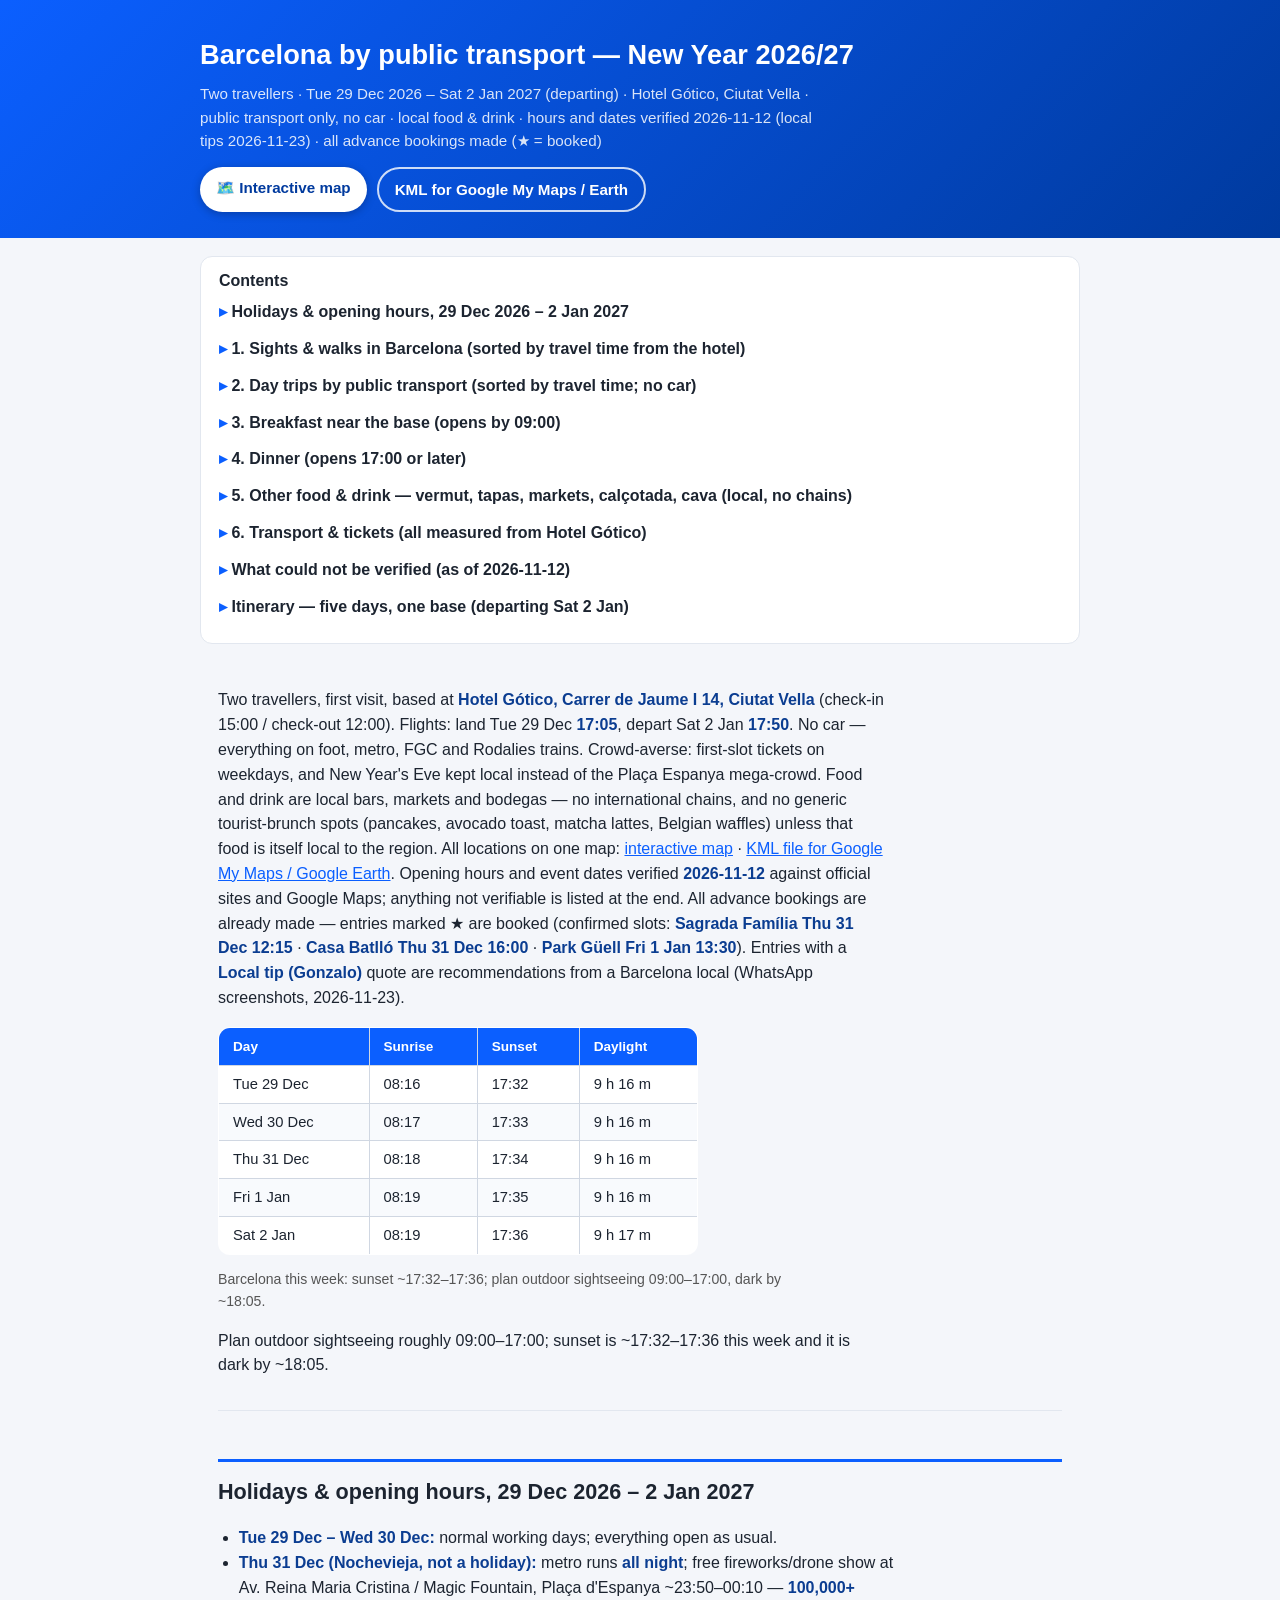
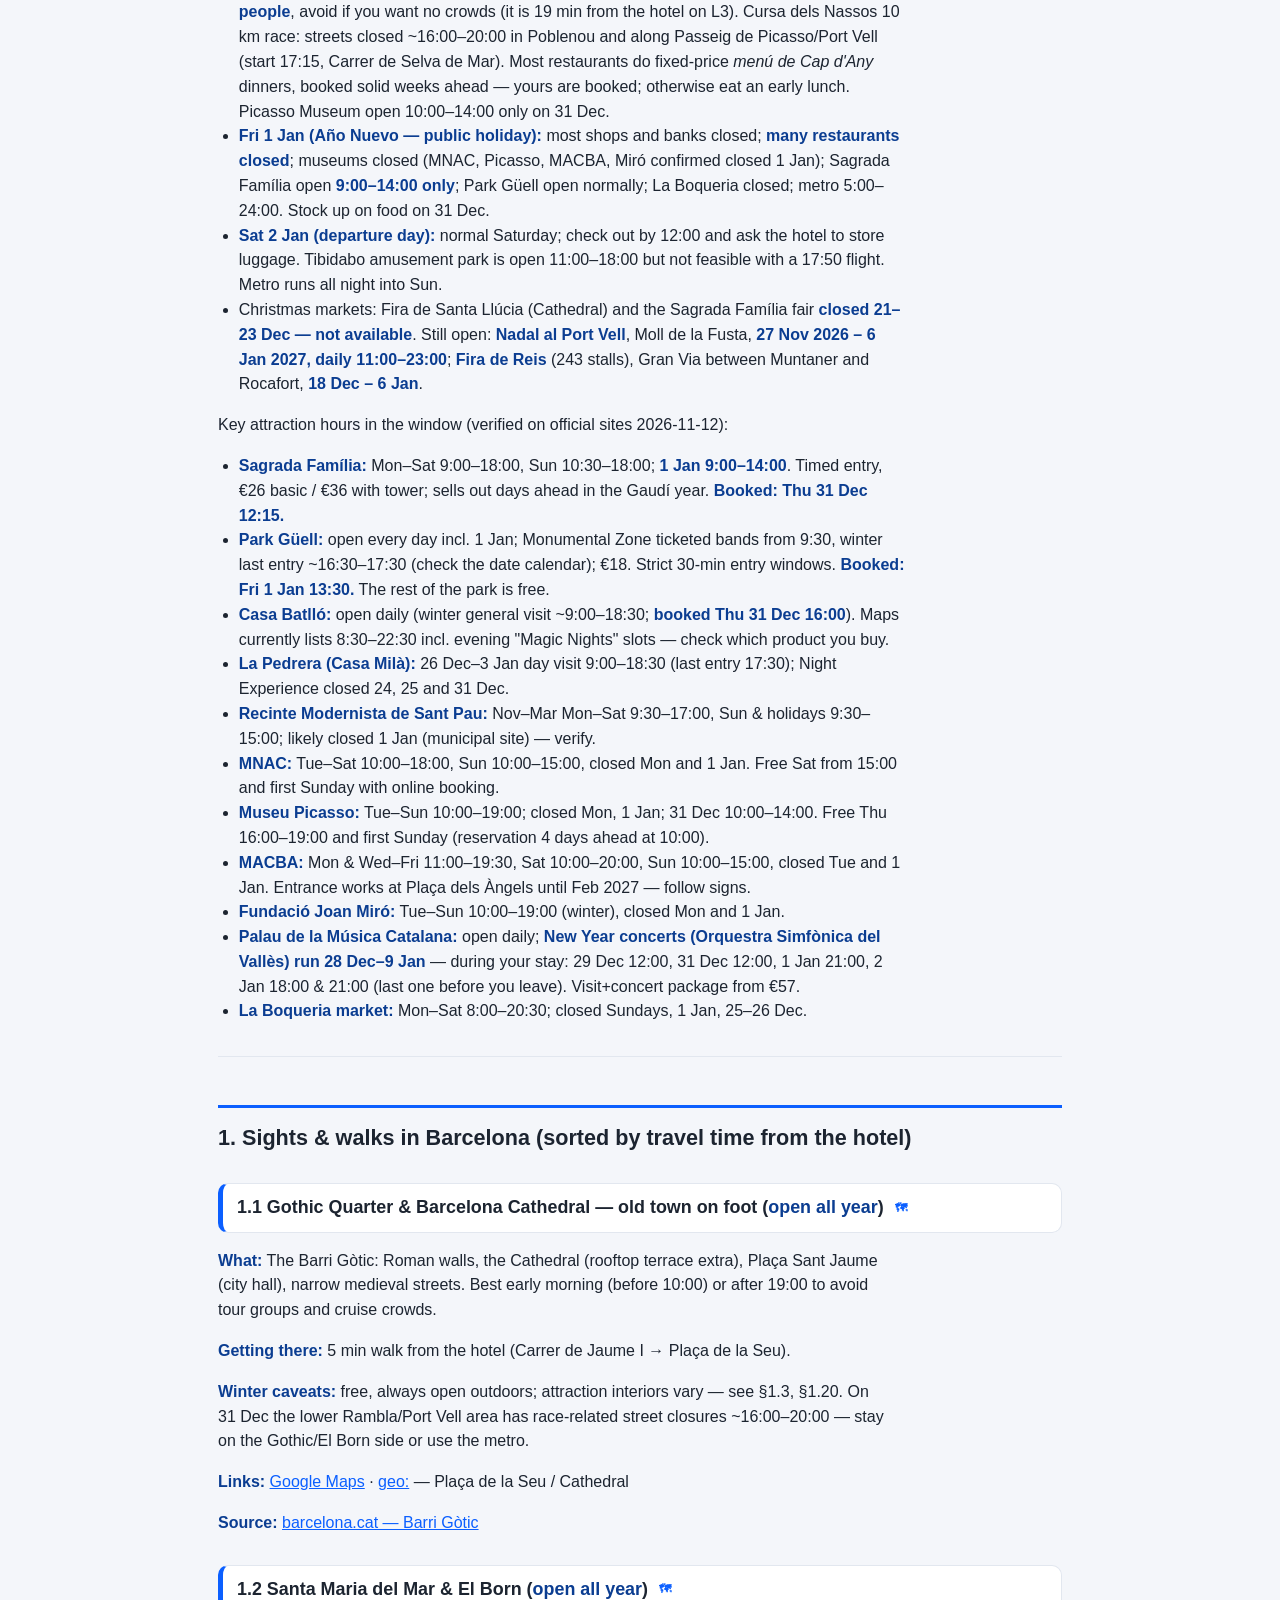
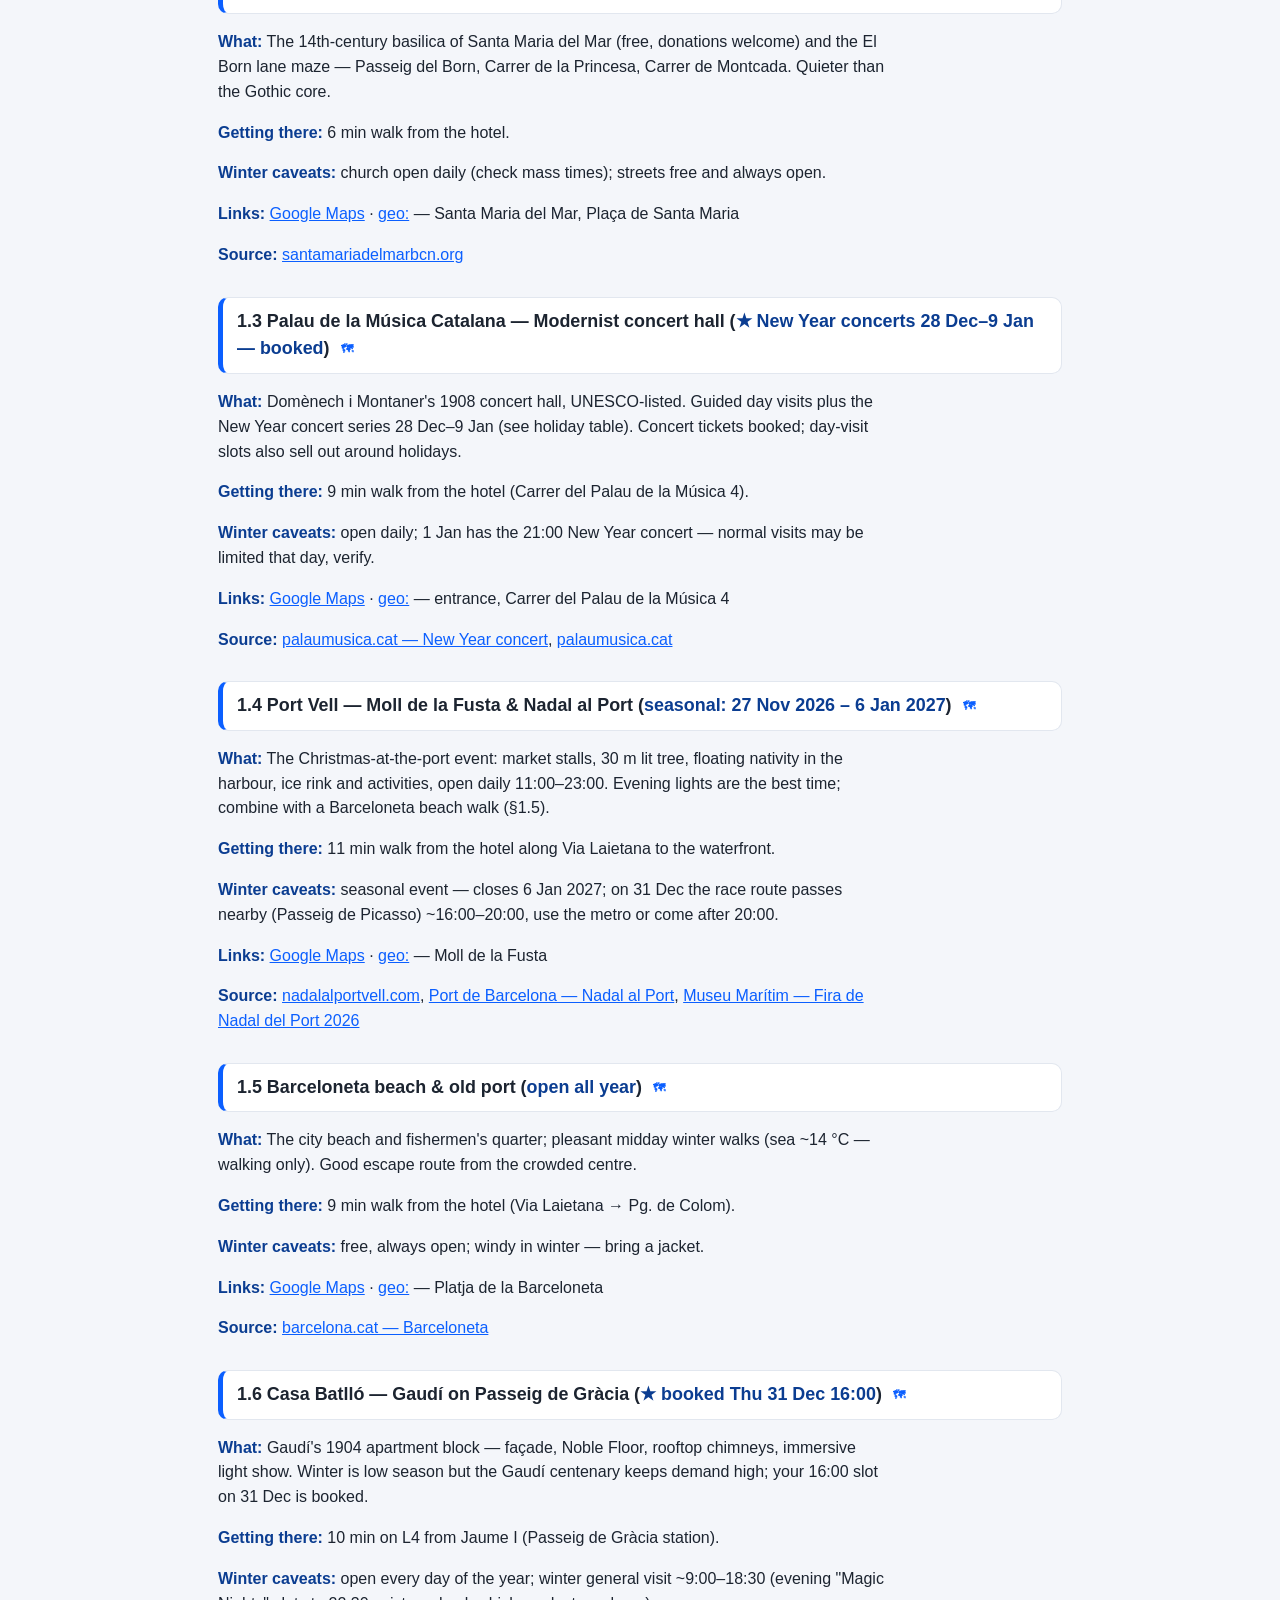
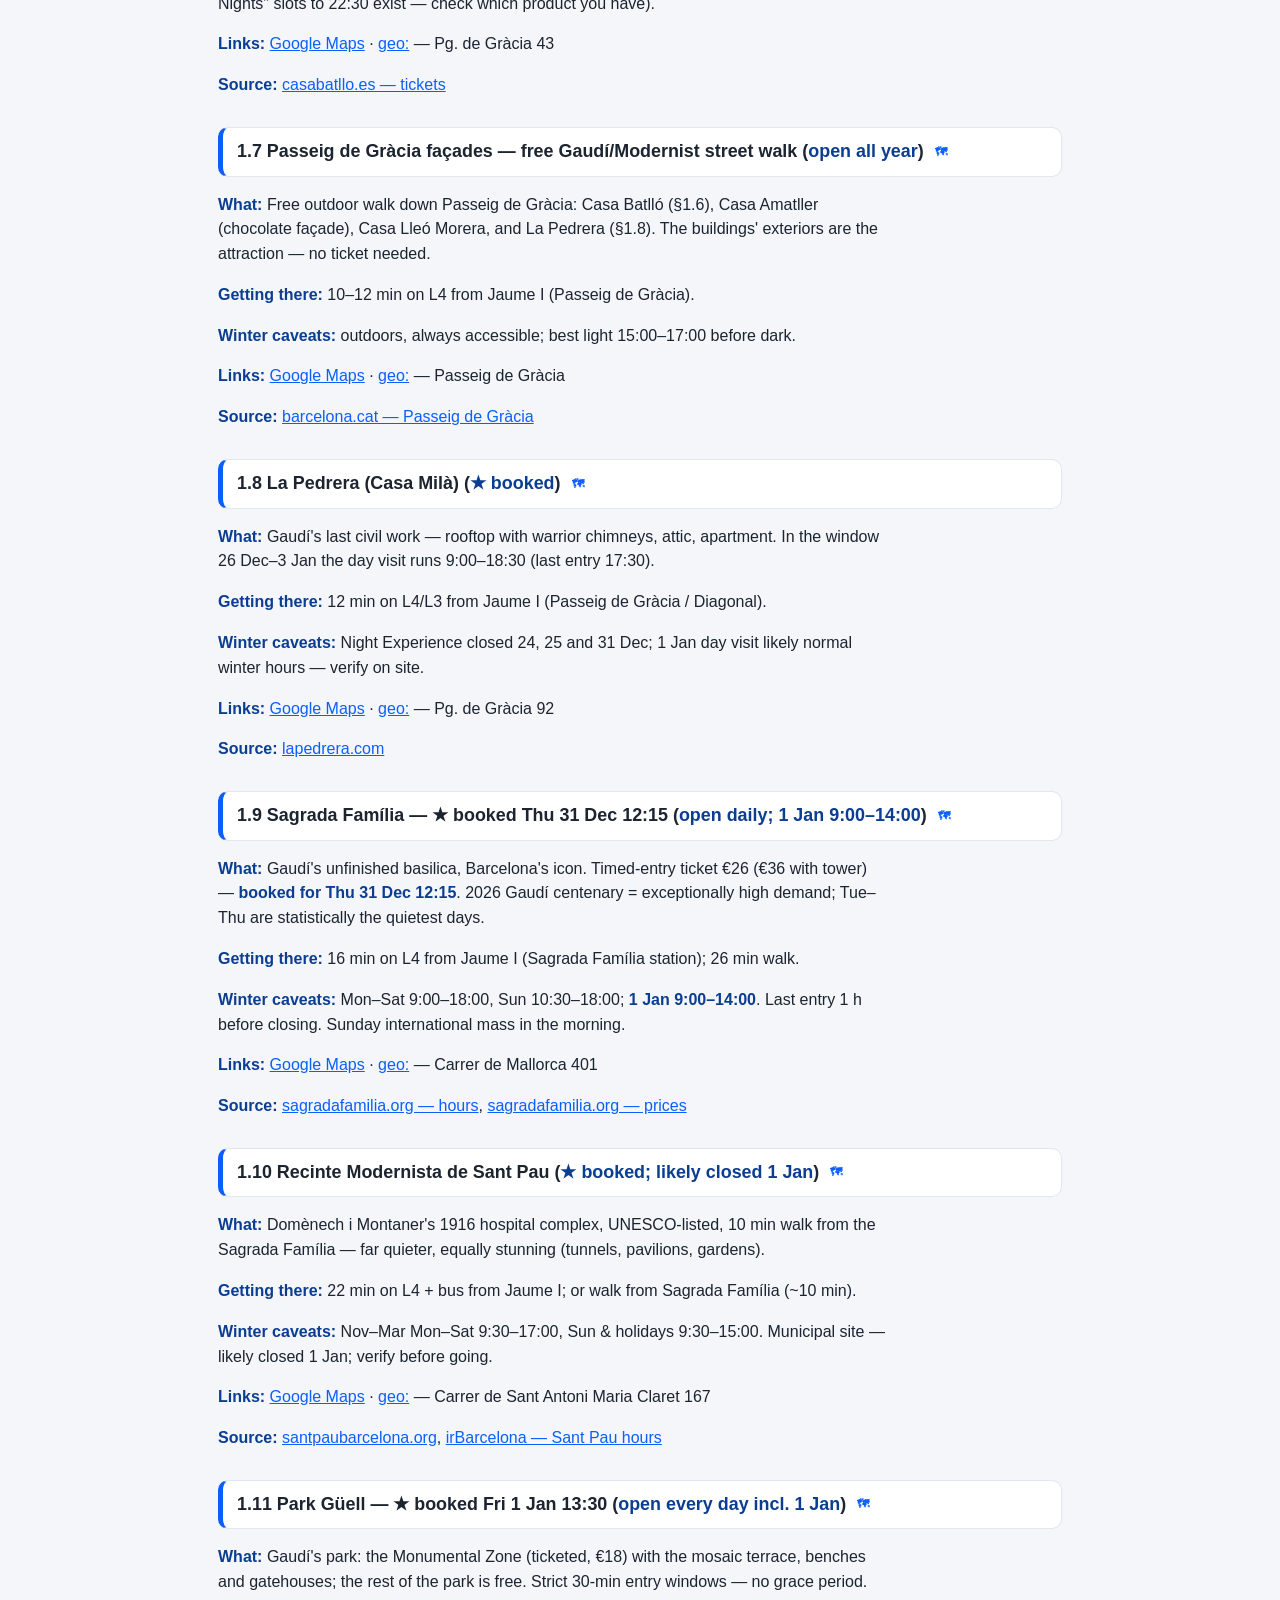
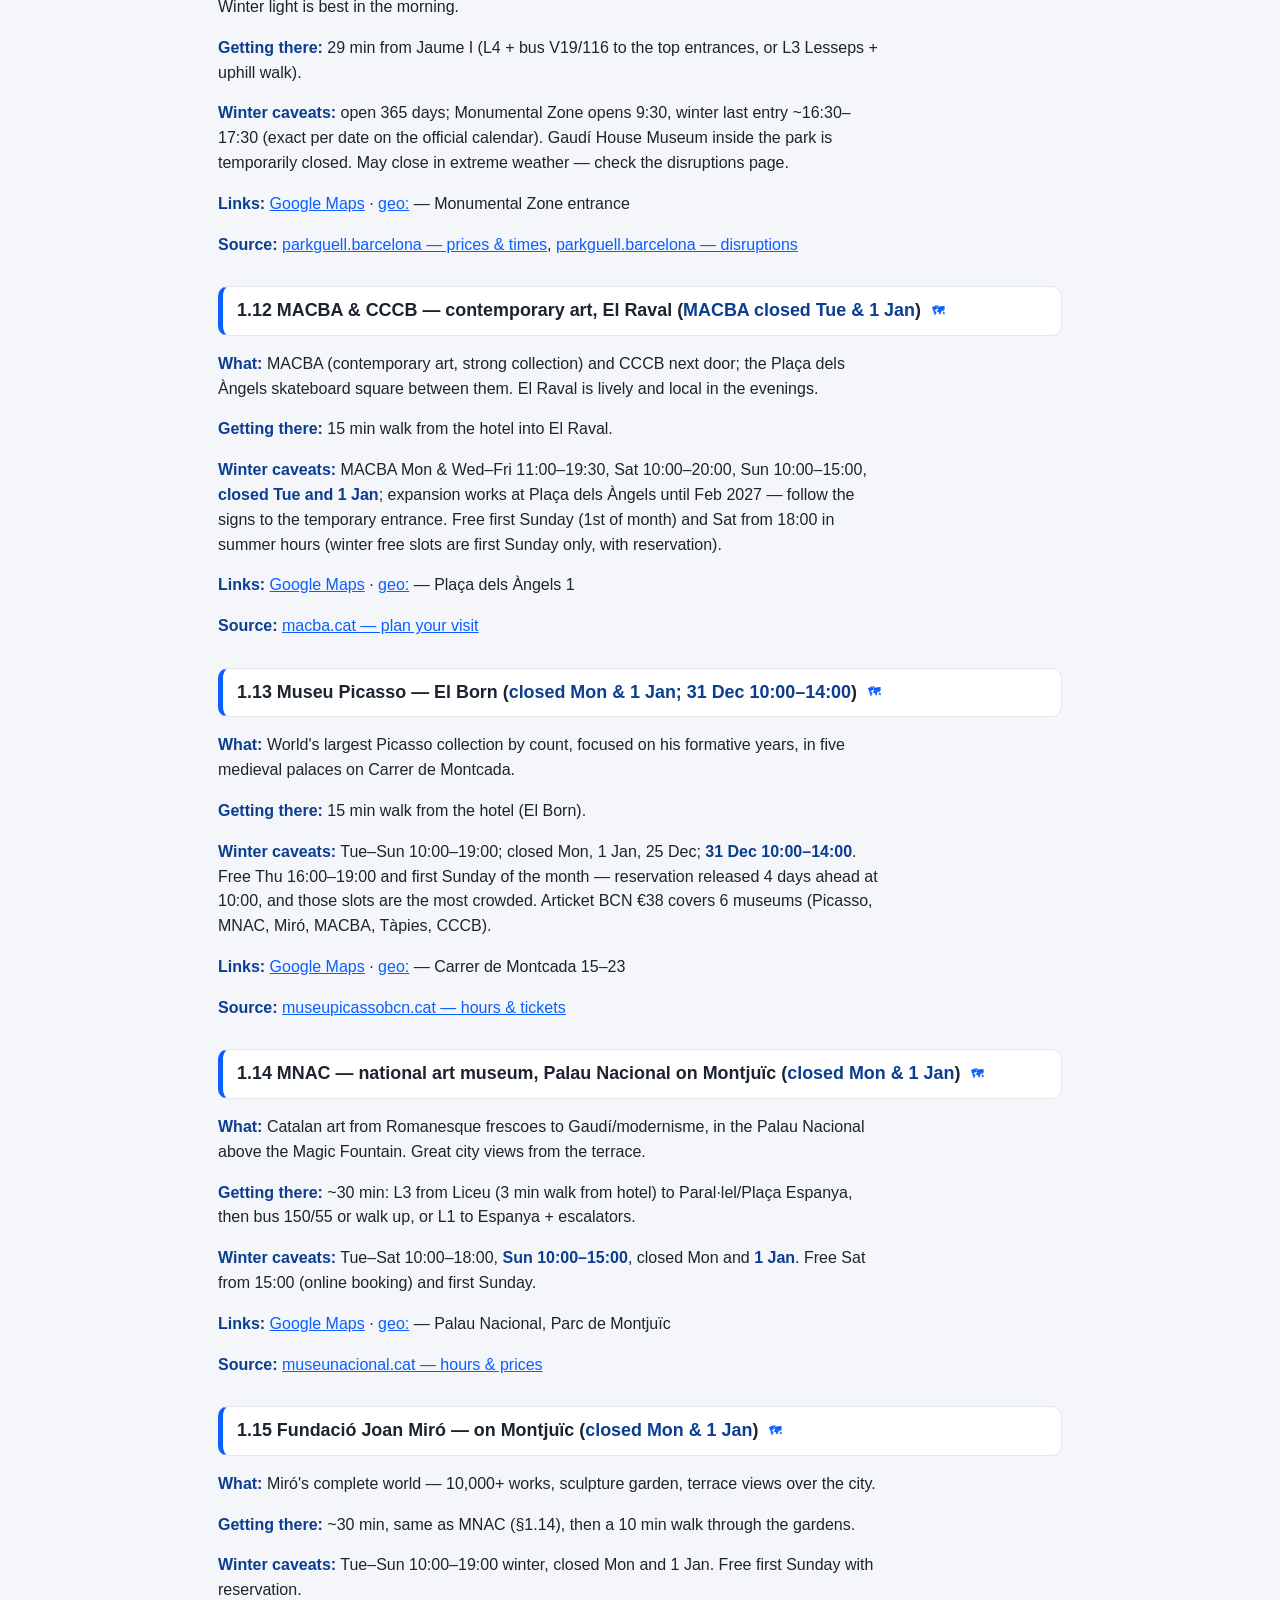
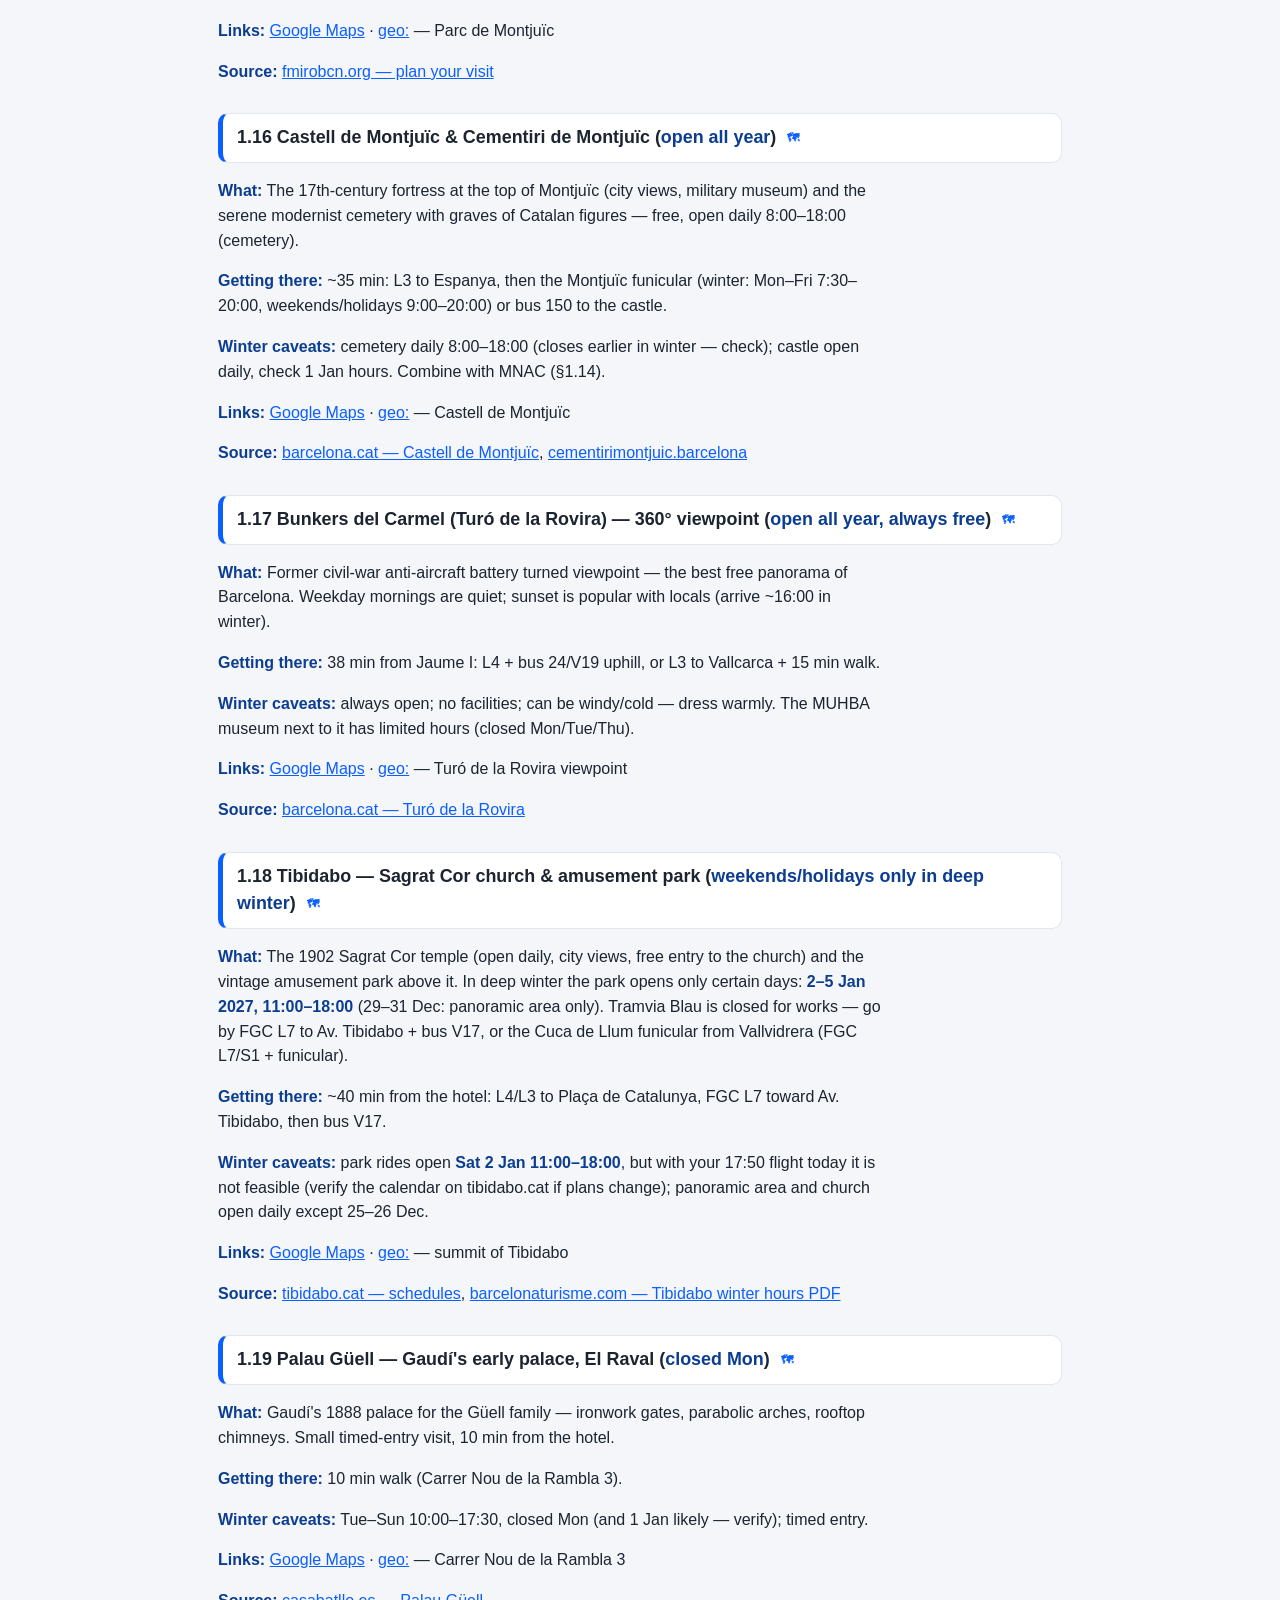
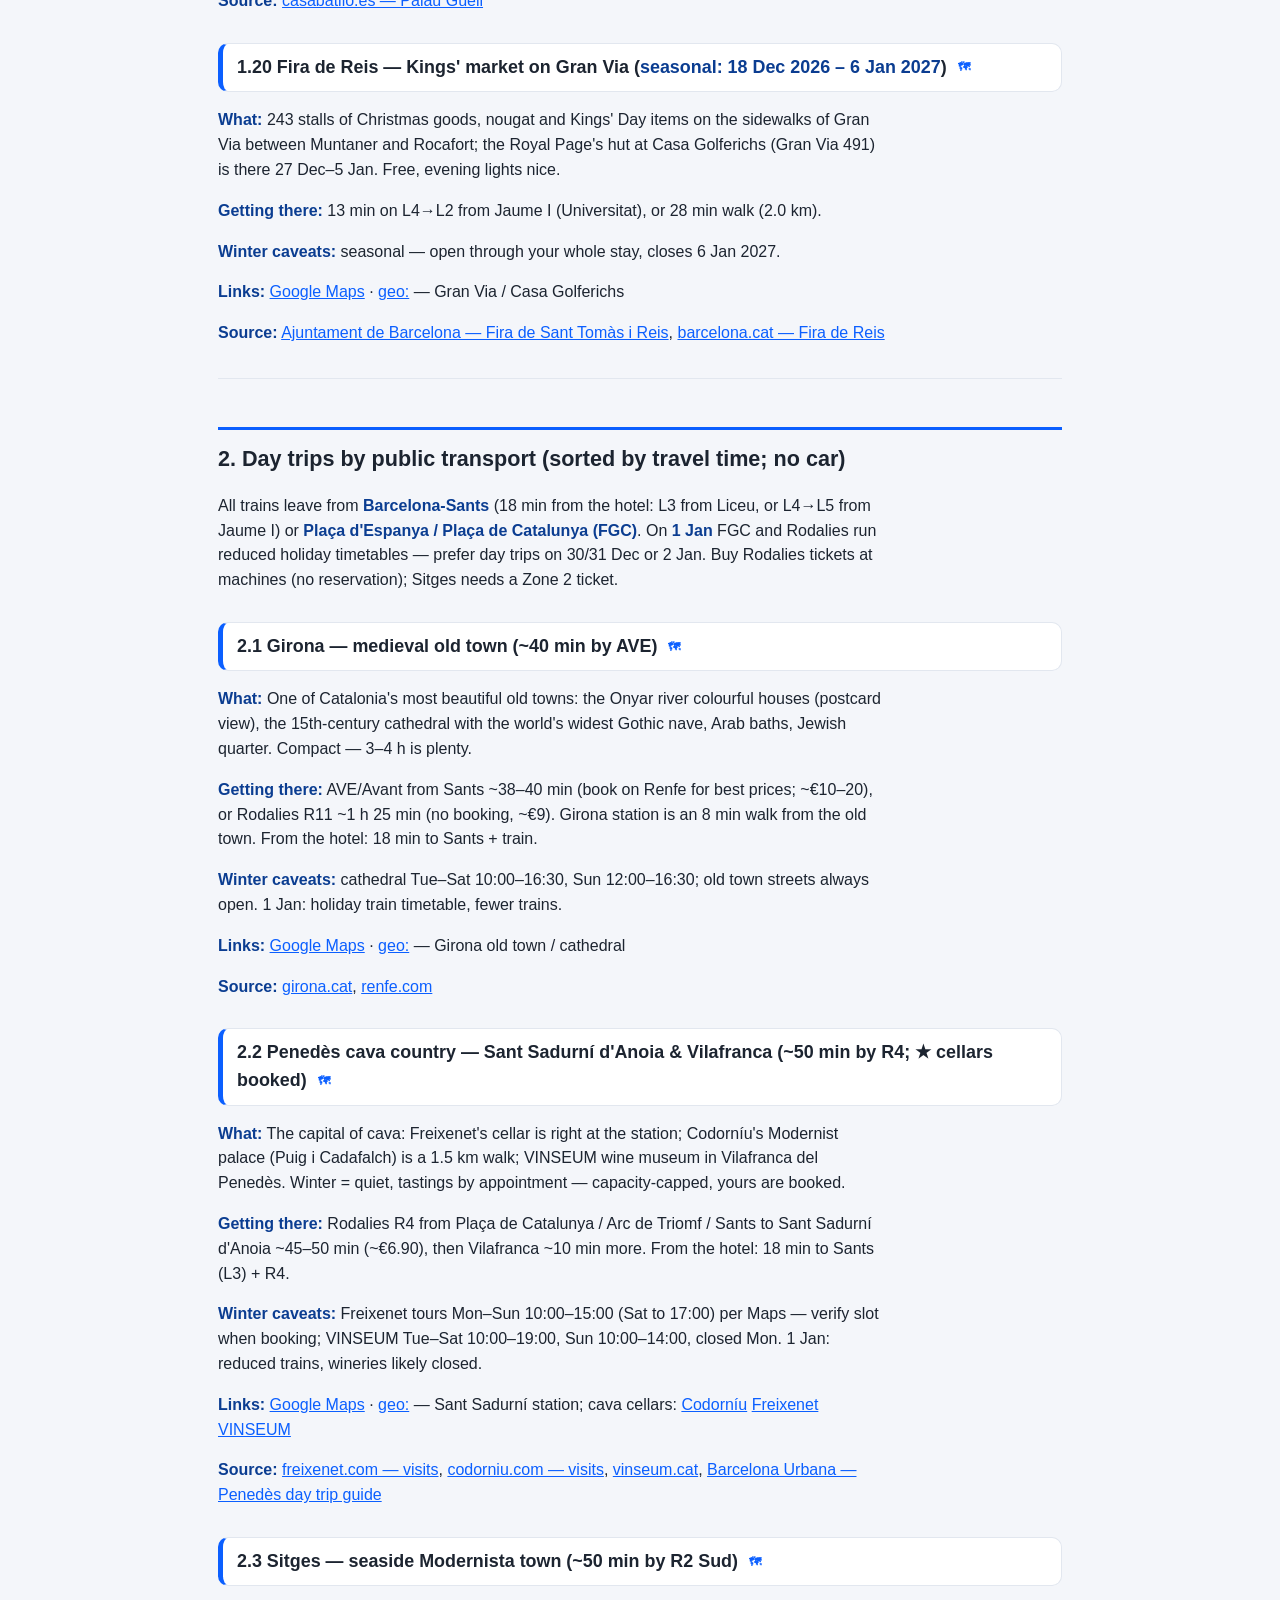
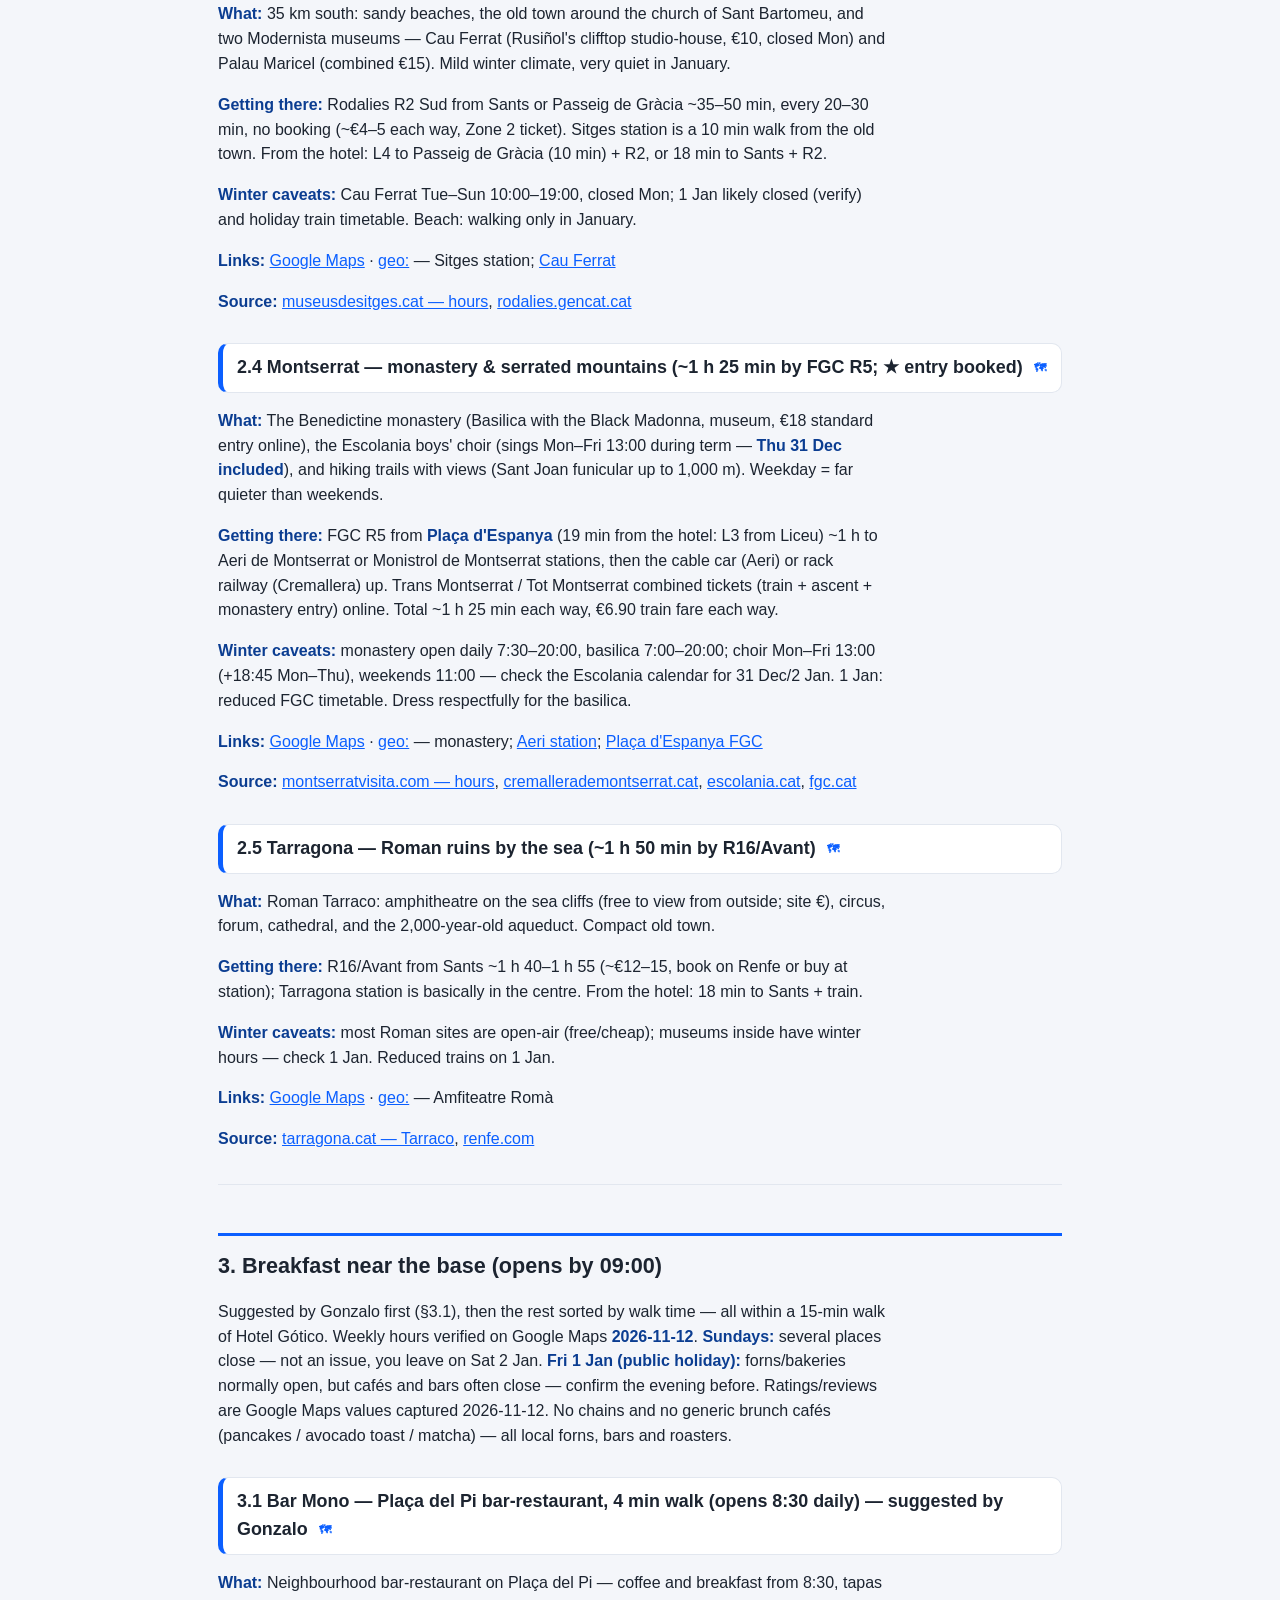
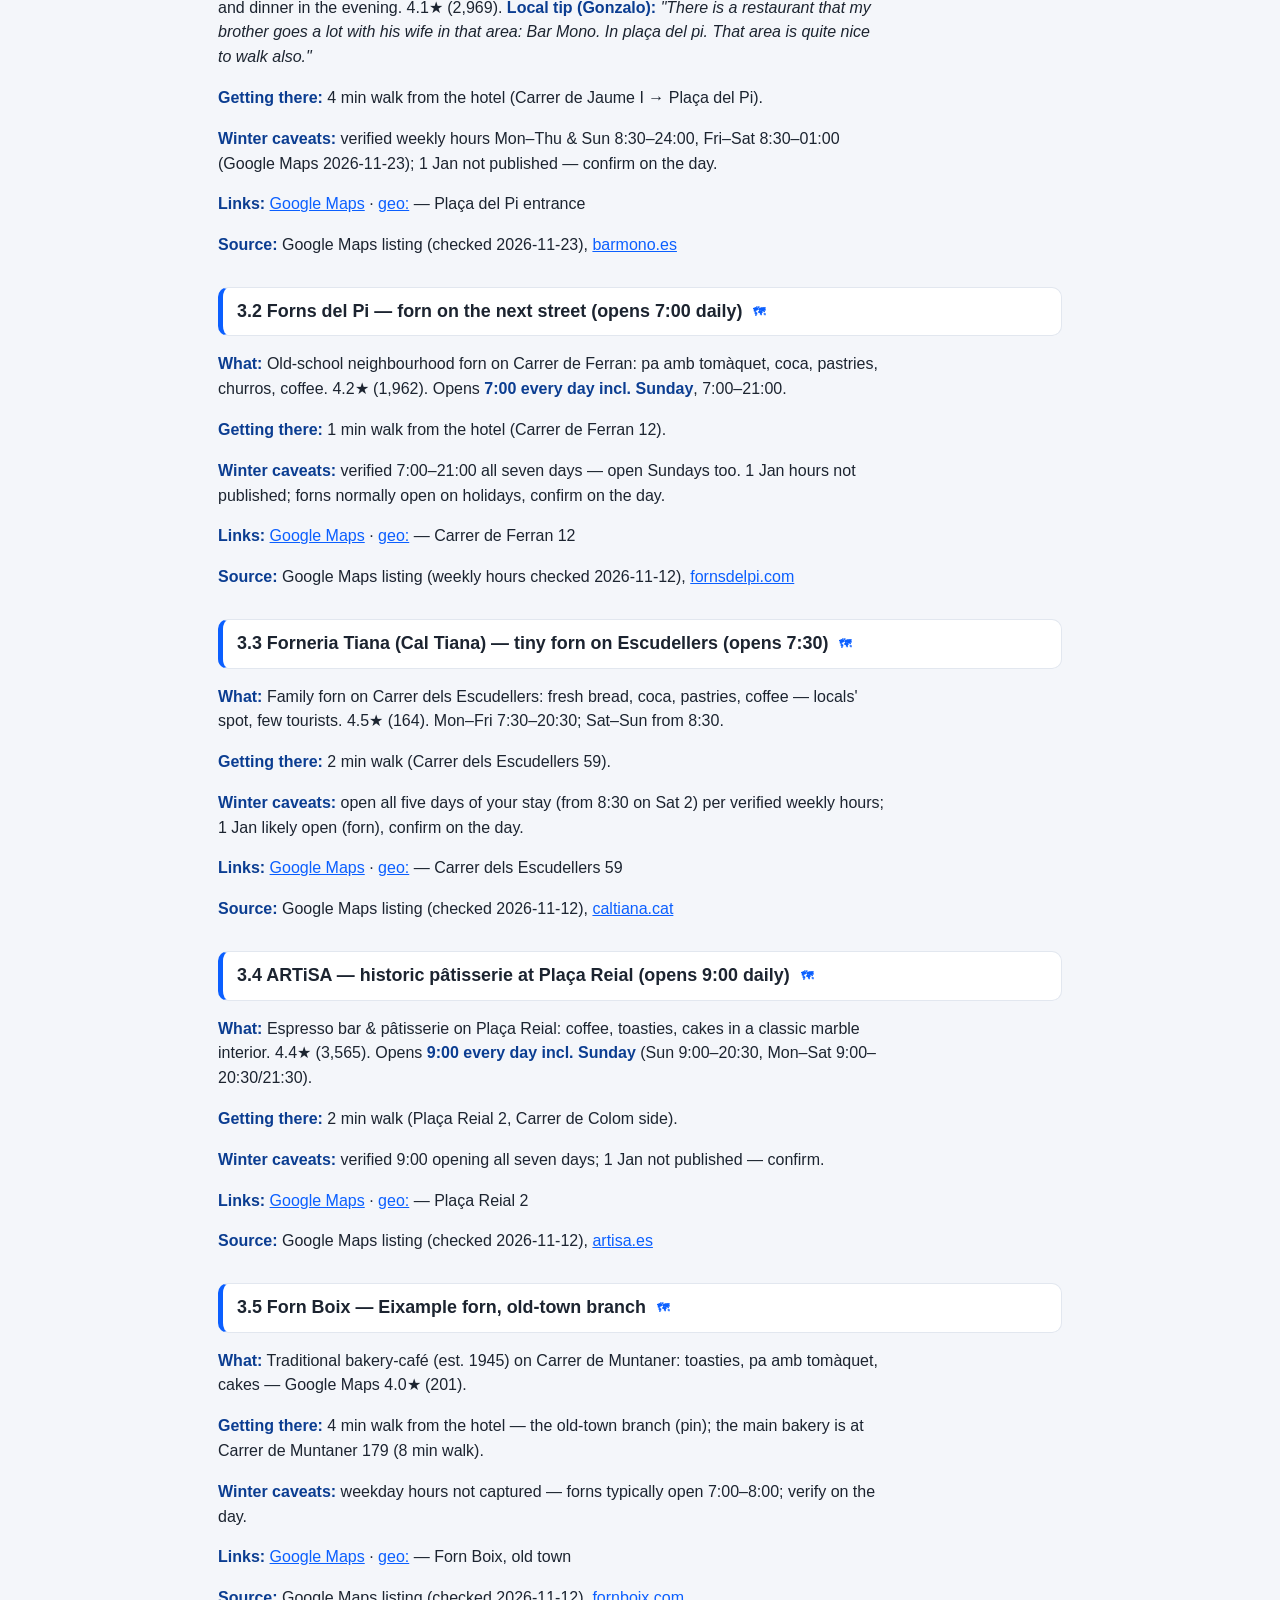
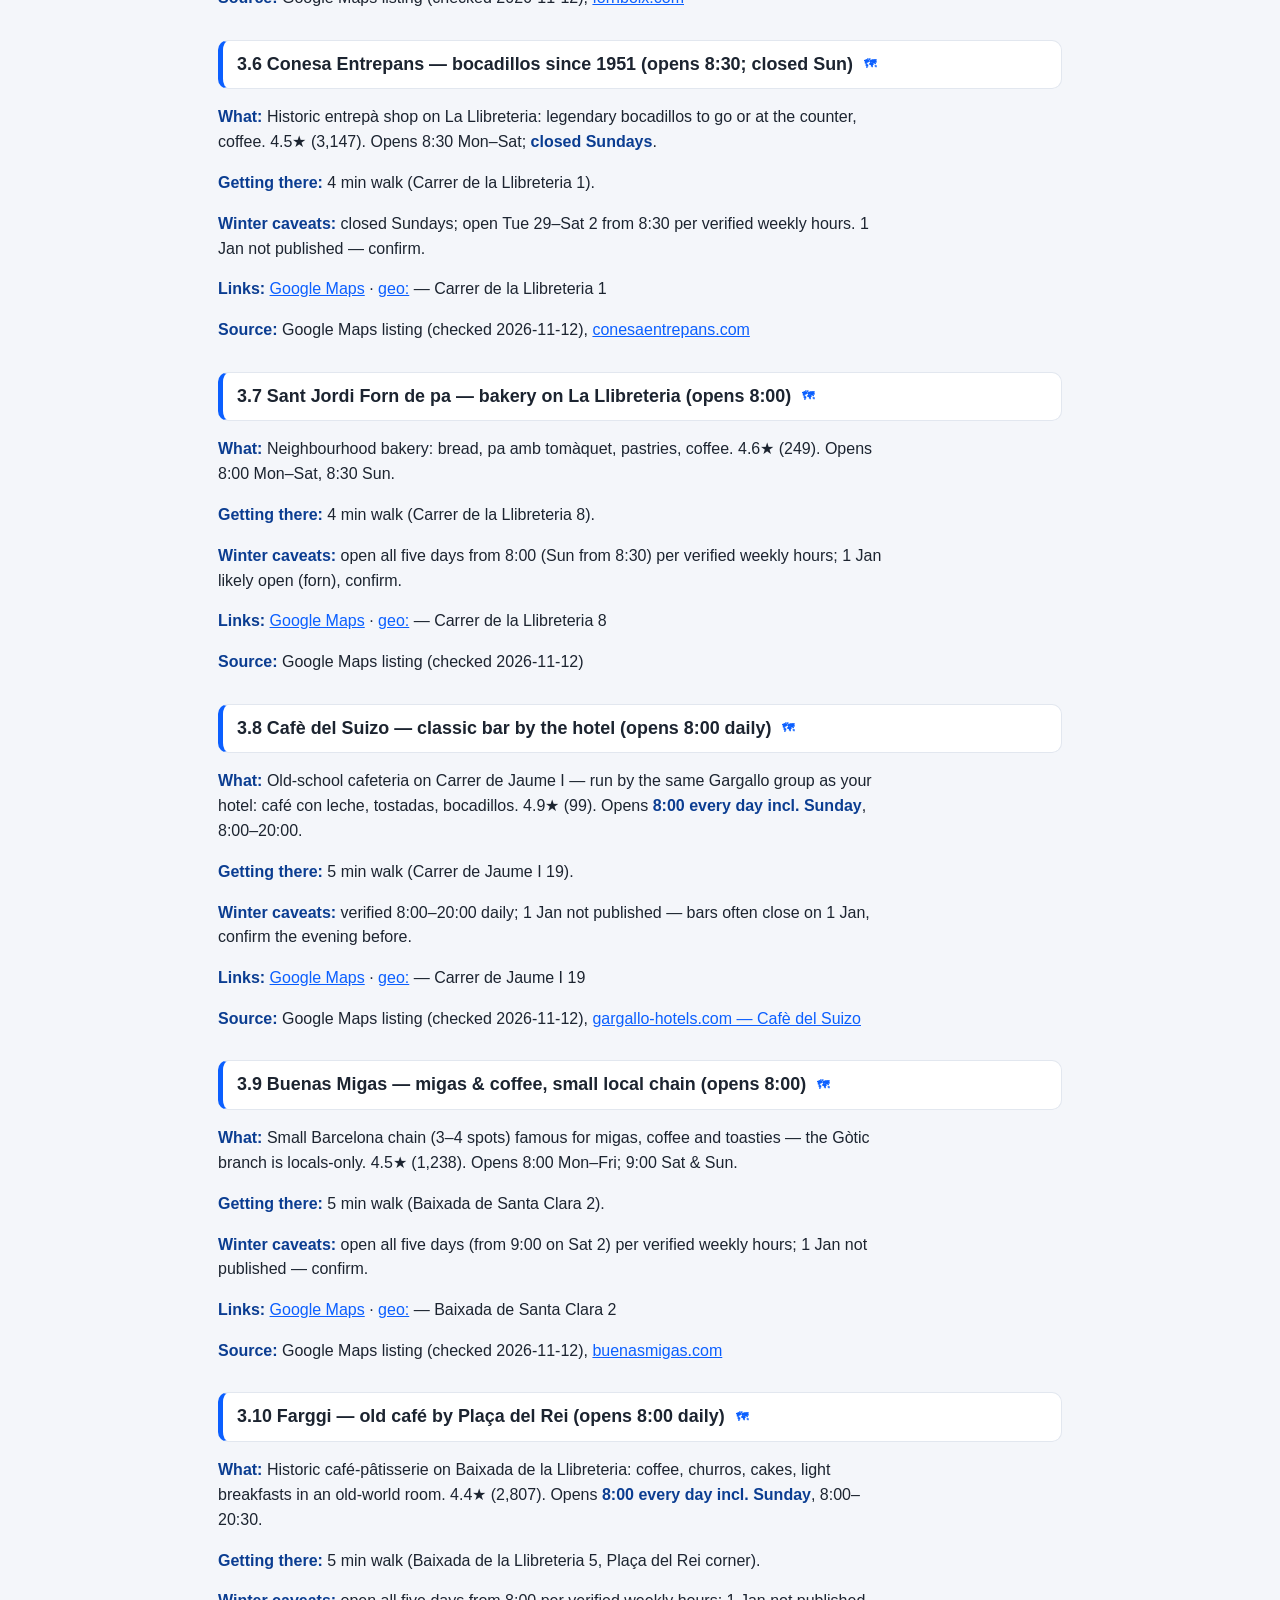
==== commit abead0cc: "barcelona-dec-2026: drop generic tourist-brunch spots (A Little Bud, Noor Brunch) per no-generic-bru" ====
--- a/artifacts/barcelona-dec-2026/index.html
+++ b/artifacts/barcelona-dec-2026/index.html
@@ -66,9 +66,9 @@
 <p>Two travellers · Tue 29 Dec 2026 – Sat 2 Jan 2027 (departing) · Hotel Gótico, Ciutat Vella · public transport only, no car · local food &amp; drink · hours and dates verified 2026-11-12 (local tips 2026-11-23) · all advance bookings made (★ = booked)</p>
 <p class="hdrbtns"><a class="mapbtn" href="map.html">🗺️ Interactive map</a>
 <a class="mapbtn ghost" href="locations.kml">KML for Google My Maps / Earth</a></p></div></header>
-<nav class="toc"><div class="toctitle">Contents</div><details class="grp"><summary class="gt"><a href="#holidays-opening-hours-29-dec-2026-2-jan-2027">Holidays &amp; opening hours, 29 Dec 2026 – 2 Jan 2027</a></summary><ul></ul></details><details class="grp"><summary class="gt"><a href="#1-sights-walks-in-barcelona-sorted-by-travel-time-from-the-hotel">1. Sights &amp; walks in Barcelona (sorted by travel time from the hotel)</a></summary><ul><li><a href="#11-gothic-quarter-barcelona-cathedral-old-town-on-foot-open-all-year">1.1 Gothic Quarter &amp; Barcelona Cathedral — old town on foot (open all year)</a></li><li><a href="#12-santa-maria-del-mar-el-born-open-all-year">1.2 Santa Maria del Mar &amp; El Born (open all year)</a></li><li><a href="#13-palau-de-la-música-catalana-modernist-concert-hall-new-year-concerts-28-dec9-jan-booked">1.3 Palau de la Música Catalana — Modernist concert hall (★ New Year concerts 28 Dec–9 Jan — booked)</a></li><li><a href="#14-port-vell-moll-de-la-fusta-nadal-al-port-seasonal-27-nov-2026-6-jan-2027">1.4 Port Vell — Moll de la Fusta &amp; Nadal al Port (seasonal: 27 Nov 2026 – 6 Jan 2027)</a></li><li><a href="#15-barceloneta-beach-old-port-open-all-year">1.5 Barceloneta beach &amp; old port (open all year)</a></li><li><a href="#16-casa-batlló-gaudí-on-passeig-de-gràcia-booked-thu-31-dec-1600">1.6 Casa Batlló — Gaudí on Passeig de Gràcia (★ booked Thu 31 Dec 16:00)</a></li><li><a href="#17-passeig-de-gràcia-façades-free-gaudímodernist-street-walk-open-all-year">1.7 Passeig de Gràcia façades — free Gaudí/Modernist street walk (open all year)</a></li><li><a href="#18-la-pedrera-casa-milà-booked">1.8 La Pedrera (Casa Milà) (★ booked)</a></li><li><a href="#19-sagrada-família-booked-thu-31-dec-1215-open-daily-1-jan-9001400">1.9 Sagrada Família — ★ booked Thu 31 Dec 12:15 (open daily; 1 Jan 9:00–14:00)</a></li><li><a href="#110-recinte-modernista-de-sant-pau-booked-likely-closed-1-jan">1.10 Recinte Modernista de Sant Pau (★ booked; likely closed 1 Jan)</a></li><li><a href="#111-park-güell-booked-fri-1-jan-1330-open-every-day-incl-1-jan">1.11 Park Güell — ★ booked Fri 1 Jan 13:30 (open every day incl. 1 Jan)</a></li><li><a href="#112-macba-cccb-contemporary-art-el-raval-macba-closed-tue-1-jan">1.12 MACBA &amp; CCCB — contemporary art, El Raval (MACBA closed Tue &amp; 1 Jan)</a></li><li><a href="#113-museu-picasso-el-born-closed-mon-1-jan-31-dec-10001400">1.13 Museu Picasso — El Born (closed Mon &amp; 1 Jan; 31 Dec 10:00–14:00)</a></li><li><a href="#114-mnac-national-art-museum-palau-nacional-on-montjuïc-closed-mon-1-jan">1.14 MNAC — national art museum, Palau Nacional on Montjuïc (closed Mon &amp; 1 Jan)</a></li><li><a href="#115-fundació-joan-miró-on-montjuïc-closed-mon-1-jan">1.15 Fundació Joan Miró — on Montjuïc (closed Mon &amp; 1 Jan)</a></li><li><a href="#116-castell-de-montjuïc-cementiri-de-montjuïc-open-all-year">1.16 Castell de Montjuïc &amp; Cementiri de Montjuïc (open all year)</a></li><li><a href="#117-bunkers-del-carmel-turó-de-la-rovira-360-viewpoint-open-all-year-always-free">1.17 Bunkers del Carmel (Turó de la Rovira) — 360° viewpoint (open all year, always free)</a></li><li><a href="#118-tibidabo-sagrat-cor-church-amusement-park-weekendsholidays-only-in-deep-winter">1.18 Tibidabo — Sagrat Cor church &amp; amusement park (weekends/holidays only in deep winter)</a></li><li><a href="#119-palau-güell-gaudís-early-palace-el-raval-closed-mon">1.19 Palau Güell — Gaudí's early palace, El Raval (closed Mon)</a></li><li><a href="#120-fira-de-reis-kings-market-on-gran-via-seasonal-18-dec-2026-6-jan-2027">1.20 Fira de Reis — Kings' market on Gran Via (seasonal: 18 Dec 2026 – 6 Jan 2027)</a></li></ul></details><details class="grp"><summary class="gt"><a href="#2-day-trips-by-public-transport-sorted-by-travel-time-no-car">2. Day trips by public transport (sorted by travel time; no car)</a></summary><ul><li><a href="#21-girona-medieval-old-town-40-min-by-ave">2.1 Girona — medieval old town (~40 min by AVE)</a></li><li><a href="#22-penedès-cava-country-sant-sadurní-danoia-vilafranca-50-min-by-r4-cellars-booked">2.2 Penedès cava country — Sant Sadurní d'Anoia &amp; Vilafranca (~50 min by R4; ★ cellars booked)</a></li><li><a href="#23-sitges-seaside-modernista-town-50-min-by-r2-sud">2.3 Sitges — seaside Modernista town (~50 min by R2 Sud)</a></li><li><a href="#24-montserrat-monastery-serrated-mountains-1-h-25-min-by-fgc-r5-entry-booked">2.4 Montserrat — monastery &amp; serrated mountains (~1 h 25 min by FGC R5; ★ entry booked)</a></li><li><a href="#25-tarragona-roman-ruins-by-the-sea-1-h-50-min-by-r16avant">2.5 Tarragona — Roman ruins by the sea (~1 h 50 min by R16/Avant)</a></li></ul></details><details class="grp"><summary class="gt"><a href="#3-breakfast-near-the-base-opens-by-0900">3. Breakfast near the base (opens by 09:00)</a></summary><ul><li><a href="#31-bar-mono-plaça-del-pi-bar-restaurant-4-min-walk-opens-830-daily-suggested-by-gonzalo">3.1 Bar Mono — Plaça del Pi bar-restaurant, 4 min walk (opens 8:30 daily) — suggested by Gonzalo</a></li><li><a href="#32-forns-del-pi-forn-on-the-next-street-opens-700-daily">3.2 Forns del Pi — forn on the next street (opens 7:00 daily)</a></li><li><a href="#33-forneria-tiana-cal-tiana-tiny-forn-on-escudellers-opens-730">3.3 Forneria Tiana (Cal Tiana) — tiny forn on Escudellers (opens 7:30)</a></li><li><a href="#34-artisa-historic-pâtisserie-at-plaça-reial-opens-900-daily">3.4 ARTiSA — historic pâtisserie at Plaça Reial (opens 9:00 daily)</a></li><li><a href="#35-a-little-bud-small-brunch-café-on-avinyó-opens-900-closed-wed-thu">3.5 A Little Bud — small brunch café on Avinyó (opens 9:00; closed Wed &amp; Thu)</a></li><li><a href="#36-noor-brunch-specialty-coffee-matcha-opens-730-daily">3.6 Noor Brunch — specialty coffee &amp; matcha (opens 7:30 daily)</a></li><li><a href="#37-forn-boix-eixample-forn-old-town-branch">3.7 Forn Boix — Eixample forn, old-town branch</a></li><li><a href="#38-conesa-entrepans-bocadillos-since-1951-opens-830-closed-sun">3.8 Conesa Entrepans — bocadillos since 1951 (opens 8:30; closed Sun)</a></li><li><a href="#39-sant-jordi-forn-de-pa-bakery-on-la-llibreteria-opens-800">3.9 Sant Jordi Forn de pa — bakery on La Llibreteria (opens 8:00)</a></li><li><a href="#310-cafè-del-suizo-classic-bar-by-the-hotel-opens-800-daily">3.10 Cafè del Suizo — classic bar by the hotel (opens 8:00 daily)</a></li><li><a href="#311-buenas-migas-migas-coffee-small-local-chain-opens-800">3.11 Buenas Migas — migas &amp; coffee, small local chain (opens 8:00)</a></li><li><a href="#312-farggi-old-café-by-plaça-del-rei-opens-800-daily">3.12 Farggi — old café by Plaça del Rei (opens 8:00 daily)</a></li><li><a href="#313-tostaderos-bon-mercat-llibreteria-local-roastery-café-opens-800-closed-sun">3.13 Tostaderos Bon Mercat Llibreteria — local roastery café (opens 8:00; closed Sun)</a></li><li><a href="#314-kafeto-bakery-coffee-la-rambla-bakery-opens-700-daily">3.14 Kafeto bakery &amp; coffee — La Rambla bakery (opens 7:00 daily)</a></li><li><a href="#315-soul-cafe-neighbourhood-café-on-carrer-ample-opens-800-daily">3.15 Soul Cafe — neighbourhood café on Carrer Ample (opens 8:00 daily)</a></li><li><a href="#316-la-pallaresa-xurros-porras-opens-900-daily">3.16 La Pallaresa — xurros &amp; porras (opens 9:00 daily)</a></li><li><a href="#317-granja-m-viader-hot-chocolate-since-1870-opens-900-closed-sun">3.17 Granja M. Viader — hot chocolate since 1870 (opens 9:00; closed Sun)</a></li><li><a href="#318-la-candelaria-tiny-espresso-bar-in-the-raval-opens-800">3.18 LA CANDELARIA — tiny espresso bar in the Raval (opens 8:00)</a></li><li><a href="#319-cafetería-cafés-caracas-old-school-cafeteria-in-born-opens-800-closed-sun">3.19 Cafetería Cafés Caracas — old-school cafeteria in Born (opens 8:00; closed Sun)</a></li><li><a href="#320-pastisseria-hofmann-pâtisserie-institution-born-opens-900-daily">3.20 Pastisseria Hofmann — pâtisserie institution, Born (opens 9:00 daily)</a></li><li><a href="#321-forn-baluard-barceloneta-artisan-wood-oven-bakery-opens-730-daily">3.21 Forn Baluard Barceloneta — artisan wood-oven bakery (opens 7:30 daily)</a></li></ul></details><details class="grp"><summary class="gt"><a href="#4-dinner-opens-1700-or-later">4. Dinner (opens 17:00 or later)</a></summary><ul><li><a href="#41-xera-booked-tasting-menu-dinner-el-born-area">4.1 XERA — ★ booked — tasting-menu dinner, El Born area</a></li><li><a href="#42-bar-calders-vermut-tapas-dinner-sant-antoni">4.2 Bar Calders — vermut &amp; tapas dinner, Sant Antoni</a></li><li><a href="#43-bodega-vinito-wine-bodega-dinner-sant-antoni">4.3 Bodega Vinito — wine bodega dinner, Sant Antoni</a></li><li><a href="#44-la-barmutería-vermuts-y-tapas-sant-antoni">4.4 La Barmutería — vermuts y tapas, Sant Antoni</a></li><li><a href="#45-bodega-oliva-historic-bodega-wine-bar-by-plaça-reial-opens-1730-closed-tue-wed">4.5 BODEGA OLIVA — historic bodega &amp; wine bar by Plaça Reial (opens 17:30; closed Tue &amp; Wed)</a></li><li><a href="#46-viana-classic-bar-restaurant-on-carrer-del-vidre-opens-1730-closed-wed">4.6 Viana — classic bar-restaurant on Carrer del Vidre (opens 17:30; closed Wed)</a></li><li><a href="#47-el-bandoler-by-la-alcoba-la-alcobas-tavern-arm-opens-1800-booked">4.7 El Bandoler by La Alcoba — La Alcoba's tavern arm (opens ~18:00; ★ booked)</a></li><li><a href="#48-gourmet-sensi-mediterranean-dinner-near-plaça-de-làngel-opens-1700-booked">4.8 Gourmet Sensi — Mediterranean dinner near Plaça de l'Àngel (opens 17:00; ★ booked)</a></li><li><a href="#49-lantic-bocoi-del-gòtic-old-tavern-hearty-catalan-dinner-opens-1900-closed-sun">4.9 L'Antic Bocoi del Gòtic — old tavern, hearty Catalan dinner (opens 19:00; closed Sun)</a></li><li><a href="#410-petit-tapas-tapas-bar-on-carrer-ample-opens-1800-booked">4.10 Petit Tapas — tapas bar on Carrer Ample (opens ~18:00; ★ booked)</a></li><li><a href="#411-rao-contemporary-catalan-dinner-in-the-ravalborn-edge-opens-1830-closed-sundays-booked">4.11 RAO — contemporary Catalan dinner in the Raval/Born edge (opens 18:30; closed Sundays; ★ booked)</a></li><li><a href="#412-el-set-born-neighbourhood-dinner-open-late-opens-1900-daily-except-mon">4.12 el SET — Born neighbourhood dinner, open late (opens 19:00 daily except Mon)</a></li><li><a href="#413-polonez-polish-catalan-institution-in-born-opens-1800-tuefri-sun-lunch-only">4.13 Polonez — Polish-Catalan institution in Born (opens 18:00 Tue–Fri; Sun lunch only)</a></li><li><a href="#414-guzzo-born-restaurant-pizzeria-open-late-opens-1800-monfri-from-1230-weekends">4.14 GUZZO — Born restaurant-pizzeria, open late (opens 18:00 Mon–Fri; from 12:30 weekends)</a></li><li><a href="#415-eldiset-contemporary-dinner-in-born-open-every-evening-incl-sun-opens-1900">4.15 ELDISET — contemporary dinner in Born, open every evening incl. Sun (opens 19:00)</a></li></ul></details><details class="grp"><summary class="gt"><a href="#5-other-food-drink-vermut-tapas-markets-calçotada-cava-local-no-chains">5. Other food &amp; drink — vermut, tapas, markets, calçotada, cava (local, no chains)</a></summary><ul><li><a href="#51-carmina-italian-mediterranean-local-tip-2-min-walk-carrer-de-ferran-suggested-by-gonzalo">5.1 Carmina — Italian-Mediterranean local tip, 2 min walk (Carrer de Ferran) — suggested by Gonzalo</a></li><li><a href="#52-bar-lobo-tragaluz-tapas-bar-8-min-walk-carrer-dels-escudellers-suggested-by-gonzalo">5.2 Bar Lobo — Tragaluz tapas bar, 8 min walk (Carrer dels Escudellers) — suggested by Gonzalo</a></li><li><a href="#53-bar-cañete-booked-classic-raval-tapas-restaurant-suggested-by-gonzalo">5.3 Bar Cañete — ★ booked — classic Raval tapas restaurant — suggested by Gonzalo</a></li><li><a href="#54-bar-muy-buenas-spanish-traditional-bar-11-min-walk-near-carrer-del-carme-suggested-by-gonzalo">5.4 Bar Muy Buenas — Spanish-traditional bar, 11 min walk (near Carrer del Carme) — suggested by Gonzalo</a></li><li><a href="#55-vinitus-vermutería-tapas-near-rambla-de-catalunya-17-min-walk-suggested-by-gonzalo">5.5 Vinitus — vermutería &amp; tapas near Rambla de Catalunya, 17 min walk — suggested by Gonzalo</a></li><li><a href="#56-cerveceria-catalana-iconic-tapas-house-22-min-walk-carrer-de-mallorca-236-suggested-by-gonzalo">5.6 Cerveceria Catalana — iconic tapas house, 22 min walk (Carrer de Mallorca 236) — suggested by Gonzalo</a></li><li><a href="#57-cal-pep-tables-booked-barceloneta-seafood-institution">5.7 Cal Pep — ★ tables booked — Barceloneta seafood institution</a></li><li><a href="#58-can-paixano-la-xampanyeria-cava-bocadillos-barceloneta">5.8 Can Paixano "La Xampanyeria" — cava &amp; bocadillos, Barceloneta</a></li><li><a href="#59-el-xampanyet-cava-bar-el-born">5.9 El Xampanyet — cava bar, El Born</a></li><li><a href="#510-quimet-quimet-montaditos-conservas-poble-sec">5.10 Quimet &amp; Quimet — montaditos &amp; conservas, Poble-sec</a></li><li><a href="#511-carrer-de-blai-pintxos-street-poble-sec">5.11 Carrer de Blai — pintxos street, Poble-sec</a></li><li><a href="#512-bodega-del-vermut-vermut-de-grifo-gràcia">5.12 Bodega del Vermut — vermut de grifo, Gràcia</a></li><li><a href="#513-xocolateria-petritxol-churros-thick-chocolate">5.13 Xocolateria Petritxol — churros &amp; thick chocolate</a></li><li><a href="#514-bodega-joan-booked-calçotada-menu-3490-eixample">5.14 Bodega Joan — ★ booked — calçotada menu €34.90, Eixample</a></li><li><a href="#515-casa-pepi-booked-calçotada-28-weekends-el-clot">5.15 Casa Pepi — ★ booked — calçotada €28 weekends, El Clot</a></li><li><a href="#516-antic-pitarra-raval-institution-since-1934">5.16 Antic Pitarra — Raval institution (since 1934)</a></li><li><a href="#517-mercat-de-la-boqueria-the-famous-one-go-800930-closed-sun-1-jan">5.17 Mercat de la Boqueria — the famous one; go 8:00–9:30 (closed Sun &amp; 1 Jan)</a></li><li><a href="#518-mercat-de-sant-antoni-local-market-sunday-book-market">5.18 Mercat de Sant Antoni — local market + Sunday book market</a></li><li><a href="#519-mercat-de-santa-caterina-el-born-market-with-rooftop">5.19 Mercat de Santa Caterina — El Born market with rooftop</a></li><li><a href="#520-mercat-de-la-concepció-gràcias-market">5.20 Mercat de la Concepció — Gràcia's market</a></li><li><a href="#521-cava-xampany-from-penedès-drink-local-visit-the-source-22">5.21 Cava (xampany) from Penedès — drink local, visit the source (§2.2)</a></li></ul></details><details class="grp"><summary class="gt"><a href="#6-transport-tickets-all-measured-from-hotel-gótico">6. Transport &amp; tickets (all measured from Hotel Gótico)</a></summary><ul></ul></details><details class="grp"><summary class="gt"><a href="#what-could-not-be-verified-as-of-2026-11-12">What could not be verified (as of 2026-11-12)</a></summary><ul></ul></details><details class="grp"><summary class="gt"><a href="#itinerary-five-days-one-base-departing-sat-2-jan">Itinerary — five days, one base (departing Sat 2 Jan)</a></summary><ul><li><a href="#i1-tue-29-dec-arrive-settle-gothic-quarter-el-born-nadal-al-port-vell-11-12-14-59-view-on-mapmaphtmlii1">I1. Tue 29 Dec — arrive &amp; settle: Gothic Quarter, El Born, Nadal al Port Vell (§1.1, §1.2, §1.4, §5.9) View on map</a></li><li><a href="#i2-wed-30-dec-montserrat-day-trip-weekday-quiet-24-view-on-mapmaphtmlii2">I2. Wed 30 Dec — Montserrat day trip, weekday-quiet (§2.4) View on map</a></li><li><a href="#i3-thu-31-dec-booked-gaudí-day-quiet-local-nye-110-19-16-view-on-mapmaphtmlii3">I3. Thu 31 Dec — booked Gaudí day + quiet local NYE (§1.10, §1.9, §1.6) View on map</a></li><li><a href="#i4-fri-1-jan-holiday-quiet-day-park-güell-1330-beach-port-lights-111-15-14-view-on-mapmaphtmlii4">I4. Fri 1 Jan — holiday-quiet day: Park Güell 13:30 + beach &amp; port lights (§1.11, §1.5, §1.4) View on map</a></li><li><a href="#i5-sat-2-jan-departure-day-market-morning-then-the-airport-517-120-17-view-on-mapmaphtmlii5">I5. Sat 2 Jan — departure day: market morning, then the airport (§5.17, §1.20, §1.7) View on map</a></li></ul></details></nav>
+<nav class="toc"><div class="toctitle">Contents</div><details class="grp"><summary class="gt"><a href="#holidays-opening-hours-29-dec-2026-2-jan-2027">Holidays &amp; opening hours, 29 Dec 2026 – 2 Jan 2027</a></summary><ul></ul></details><details class="grp"><summary class="gt"><a href="#1-sights-walks-in-barcelona-sorted-by-travel-time-from-the-hotel">1. Sights &amp; walks in Barcelona (sorted by travel time from the hotel)</a></summary><ul><li><a href="#11-gothic-quarter-barcelona-cathedral-old-town-on-foot-open-all-year">1.1 Gothic Quarter &amp; Barcelona Cathedral — old town on foot (open all year)</a></li><li><a href="#12-santa-maria-del-mar-el-born-open-all-year">1.2 Santa Maria del Mar &amp; El Born (open all year)</a></li><li><a href="#13-palau-de-la-música-catalana-modernist-concert-hall-new-year-concerts-28-dec9-jan-booked">1.3 Palau de la Música Catalana — Modernist concert hall (★ New Year concerts 28 Dec–9 Jan — booked)</a></li><li><a href="#14-port-vell-moll-de-la-fusta-nadal-al-port-seasonal-27-nov-2026-6-jan-2027">1.4 Port Vell — Moll de la Fusta &amp; Nadal al Port (seasonal: 27 Nov 2026 – 6 Jan 2027)</a></li><li><a href="#15-barceloneta-beach-old-port-open-all-year">1.5 Barceloneta beach &amp; old port (open all year)</a></li><li><a href="#16-casa-batlló-gaudí-on-passeig-de-gràcia-booked-thu-31-dec-1600">1.6 Casa Batlló — Gaudí on Passeig de Gràcia (★ booked Thu 31 Dec 16:00)</a></li><li><a href="#17-passeig-de-gràcia-façades-free-gaudímodernist-street-walk-open-all-year">1.7 Passeig de Gràcia façades — free Gaudí/Modernist street walk (open all year)</a></li><li><a href="#18-la-pedrera-casa-milà-booked">1.8 La Pedrera (Casa Milà) (★ booked)</a></li><li><a href="#19-sagrada-família-booked-thu-31-dec-1215-open-daily-1-jan-9001400">1.9 Sagrada Família — ★ booked Thu 31 Dec 12:15 (open daily; 1 Jan 9:00–14:00)</a></li><li><a href="#110-recinte-modernista-de-sant-pau-booked-likely-closed-1-jan">1.10 Recinte Modernista de Sant Pau (★ booked; likely closed 1 Jan)</a></li><li><a href="#111-park-güell-booked-fri-1-jan-1330-open-every-day-incl-1-jan">1.11 Park Güell — ★ booked Fri 1 Jan 13:30 (open every day incl. 1 Jan)</a></li><li><a href="#112-macba-cccb-contemporary-art-el-raval-macba-closed-tue-1-jan">1.12 MACBA &amp; CCCB — contemporary art, El Raval (MACBA closed Tue &amp; 1 Jan)</a></li><li><a href="#113-museu-picasso-el-born-closed-mon-1-jan-31-dec-10001400">1.13 Museu Picasso — El Born (closed Mon &amp; 1 Jan; 31 Dec 10:00–14:00)</a></li><li><a href="#114-mnac-national-art-museum-palau-nacional-on-montjuïc-closed-mon-1-jan">1.14 MNAC — national art museum, Palau Nacional on Montjuïc (closed Mon &amp; 1 Jan)</a></li><li><a href="#115-fundació-joan-miró-on-montjuïc-closed-mon-1-jan">1.15 Fundació Joan Miró — on Montjuïc (closed Mon &amp; 1 Jan)</a></li><li><a href="#116-castell-de-montjuïc-cementiri-de-montjuïc-open-all-year">1.16 Castell de Montjuïc &amp; Cementiri de Montjuïc (open all year)</a></li><li><a href="#117-bunkers-del-carmel-turó-de-la-rovira-360-viewpoint-open-all-year-always-free">1.17 Bunkers del Carmel (Turó de la Rovira) — 360° viewpoint (open all year, always free)</a></li><li><a href="#118-tibidabo-sagrat-cor-church-amusement-park-weekendsholidays-only-in-deep-winter">1.18 Tibidabo — Sagrat Cor church &amp; amusement park (weekends/holidays only in deep winter)</a></li><li><a href="#119-palau-güell-gaudís-early-palace-el-raval-closed-mon">1.19 Palau Güell — Gaudí's early palace, El Raval (closed Mon)</a></li><li><a href="#120-fira-de-reis-kings-market-on-gran-via-seasonal-18-dec-2026-6-jan-2027">1.20 Fira de Reis — Kings' market on Gran Via (seasonal: 18 Dec 2026 – 6 Jan 2027)</a></li></ul></details><details class="grp"><summary class="gt"><a href="#2-day-trips-by-public-transport-sorted-by-travel-time-no-car">2. Day trips by public transport (sorted by travel time; no car)</a></summary><ul><li><a href="#21-girona-medieval-old-town-40-min-by-ave">2.1 Girona — medieval old town (~40 min by AVE)</a></li><li><a href="#22-penedès-cava-country-sant-sadurní-danoia-vilafranca-50-min-by-r4-cellars-booked">2.2 Penedès cava country — Sant Sadurní d'Anoia &amp; Vilafranca (~50 min by R4; ★ cellars booked)</a></li><li><a href="#23-sitges-seaside-modernista-town-50-min-by-r2-sud">2.3 Sitges — seaside Modernista town (~50 min by R2 Sud)</a></li><li><a href="#24-montserrat-monastery-serrated-mountains-1-h-25-min-by-fgc-r5-entry-booked">2.4 Montserrat — monastery &amp; serrated mountains (~1 h 25 min by FGC R5; ★ entry booked)</a></li><li><a href="#25-tarragona-roman-ruins-by-the-sea-1-h-50-min-by-r16avant">2.5 Tarragona — Roman ruins by the sea (~1 h 50 min by R16/Avant)</a></li></ul></details><details class="grp"><summary class="gt"><a href="#3-breakfast-near-the-base-opens-by-0900">3. Breakfast near the base (opens by 09:00)</a></summary><ul><li><a href="#31-bar-mono-plaça-del-pi-bar-restaurant-4-min-walk-opens-830-daily-suggested-by-gonzalo">3.1 Bar Mono — Plaça del Pi bar-restaurant, 4 min walk (opens 8:30 daily) — suggested by Gonzalo</a></li><li><a href="#32-forns-del-pi-forn-on-the-next-street-opens-700-daily">3.2 Forns del Pi — forn on the next street (opens 7:00 daily)</a></li><li><a href="#33-forneria-tiana-cal-tiana-tiny-forn-on-escudellers-opens-730">3.3 Forneria Tiana (Cal Tiana) — tiny forn on Escudellers (opens 7:30)</a></li><li><a href="#34-artisa-historic-pâtisserie-at-plaça-reial-opens-900-daily">3.4 ARTiSA — historic pâtisserie at Plaça Reial (opens 9:00 daily)</a></li><li><a href="#35-forn-boix-eixample-forn-old-town-branch">3.5 Forn Boix — Eixample forn, old-town branch</a></li><li><a href="#36-conesa-entrepans-bocadillos-since-1951-opens-830-closed-sun">3.6 Conesa Entrepans — bocadillos since 1951 (opens 8:30; closed Sun)</a></li><li><a href="#37-sant-jordi-forn-de-pa-bakery-on-la-llibreteria-opens-800">3.7 Sant Jordi Forn de pa — bakery on La Llibreteria (opens 8:00)</a></li><li><a href="#38-cafè-del-suizo-classic-bar-by-the-hotel-opens-800-daily">3.8 Cafè del Suizo — classic bar by the hotel (opens 8:00 daily)</a></li><li><a href="#39-buenas-migas-migas-coffee-small-local-chain-opens-800">3.9 Buenas Migas — migas &amp; coffee, small local chain (opens 8:00)</a></li><li><a href="#310-farggi-old-café-by-plaça-del-rei-opens-800-daily">3.10 Farggi — old café by Plaça del Rei (opens 8:00 daily)</a></li><li><a href="#311-tostaderos-bon-mercat-llibreteria-local-roastery-café-opens-800-closed-sun">3.11 Tostaderos Bon Mercat Llibreteria — local roastery café (opens 8:00; closed Sun)</a></li><li><a href="#312-kafeto-bakery-coffee-la-rambla-bakery-opens-700-daily">3.12 Kafeto bakery &amp; coffee — La Rambla bakery (opens 7:00 daily)</a></li><li><a href="#313-soul-cafe-neighbourhood-café-on-carrer-ample-opens-800-daily">3.13 Soul Cafe — neighbourhood café on Carrer Ample (opens 8:00 daily)</a></li><li><a href="#314-la-pallaresa-xurros-porras-opens-900-daily">3.14 La Pallaresa — xurros &amp; porras (opens 9:00 daily)</a></li><li><a href="#315-granja-m-viader-hot-chocolate-since-1870-opens-900-closed-sun">3.15 Granja M. Viader — hot chocolate since 1870 (opens 9:00; closed Sun)</a></li><li><a href="#316-la-candelaria-tiny-espresso-bar-in-the-raval-opens-800">3.16 LA CANDELARIA — tiny espresso bar in the Raval (opens 8:00)</a></li><li><a href="#317-cafetería-cafés-caracas-old-school-cafeteria-in-born-opens-800-closed-sun">3.17 Cafetería Cafés Caracas — old-school cafeteria in Born (opens 8:00; closed Sun)</a></li><li><a href="#318-pastisseria-hofmann-pâtisserie-institution-born-opens-900-daily">3.18 Pastisseria Hofmann — pâtisserie institution, Born (opens 9:00 daily)</a></li><li><a href="#319-forn-baluard-barceloneta-artisan-wood-oven-bakery-opens-730-daily">3.19 Forn Baluard Barceloneta — artisan wood-oven bakery (opens 7:30 daily)</a></li></ul></details><details class="grp"><summary class="gt"><a href="#4-dinner-opens-1700-or-later">4. Dinner (opens 17:00 or later)</a></summary><ul><li><a href="#41-xera-booked-tasting-menu-dinner-el-born-area">4.1 XERA — ★ booked — tasting-menu dinner, El Born area</a></li><li><a href="#42-bar-calders-vermut-tapas-dinner-sant-antoni">4.2 Bar Calders — vermut &amp; tapas dinner, Sant Antoni</a></li><li><a href="#43-bodega-vinito-wine-bodega-dinner-sant-antoni">4.3 Bodega Vinito — wine bodega dinner, Sant Antoni</a></li><li><a href="#44-la-barmutería-vermuts-y-tapas-sant-antoni">4.4 La Barmutería — vermuts y tapas, Sant Antoni</a></li><li><a href="#45-bodega-oliva-historic-bodega-wine-bar-by-plaça-reial-opens-1730-closed-tue-wed">4.5 BODEGA OLIVA — historic bodega &amp; wine bar by Plaça Reial (opens 17:30; closed Tue &amp; Wed)</a></li><li><a href="#46-viana-classic-bar-restaurant-on-carrer-del-vidre-opens-1730-closed-wed">4.6 Viana — classic bar-restaurant on Carrer del Vidre (opens 17:30; closed Wed)</a></li><li><a href="#47-el-bandoler-by-la-alcoba-la-alcobas-tavern-arm-opens-1800-booked">4.7 El Bandoler by La Alcoba — La Alcoba's tavern arm (opens ~18:00; ★ booked)</a></li><li><a href="#48-gourmet-sensi-mediterranean-dinner-near-plaça-de-làngel-opens-1700-booked">4.8 Gourmet Sensi — Mediterranean dinner near Plaça de l'Àngel (opens 17:00; ★ booked)</a></li><li><a href="#49-lantic-bocoi-del-gòtic-old-tavern-hearty-catalan-dinner-opens-1900-closed-sun">4.9 L'Antic Bocoi del Gòtic — old tavern, hearty Catalan dinner (opens 19:00; closed Sun)</a></li><li><a href="#410-petit-tapas-tapas-bar-on-carrer-ample-opens-1800-booked">4.10 Petit Tapas — tapas bar on Carrer Ample (opens ~18:00; ★ booked)</a></li><li><a href="#411-rao-contemporary-catalan-dinner-in-the-ravalborn-edge-opens-1830-closed-sundays-booked">4.11 RAO — contemporary Catalan dinner in the Raval/Born edge (opens 18:30; closed Sundays; ★ booked)</a></li><li><a href="#412-el-set-born-neighbourhood-dinner-open-late-opens-1900-daily-except-mon">4.12 el SET — Born neighbourhood dinner, open late (opens 19:00 daily except Mon)</a></li><li><a href="#413-polonez-polish-catalan-institution-in-born-opens-1800-tuefri-sun-lunch-only">4.13 Polonez — Polish-Catalan institution in Born (opens 18:00 Tue–Fri; Sun lunch only)</a></li><li><a href="#414-guzzo-born-restaurant-pizzeria-open-late-opens-1800-monfri-from-1230-weekends">4.14 GUZZO — Born restaurant-pizzeria, open late (opens 18:00 Mon–Fri; from 12:30 weekends)</a></li><li><a href="#415-eldiset-contemporary-dinner-in-born-open-every-evening-incl-sun-opens-1900">4.15 ELDISET — contemporary dinner in Born, open every evening incl. Sun (opens 19:00)</a></li></ul></details><details class="grp"><summary class="gt"><a href="#5-other-food-drink-vermut-tapas-markets-calçotada-cava-local-no-chains">5. Other food &amp; drink — vermut, tapas, markets, calçotada, cava (local, no chains)</a></summary><ul><li><a href="#51-carmina-italian-mediterranean-local-tip-2-min-walk-carrer-de-ferran-suggested-by-gonzalo">5.1 Carmina — Italian-Mediterranean local tip, 2 min walk (Carrer de Ferran) — suggested by Gonzalo</a></li><li><a href="#52-bar-lobo-tragaluz-tapas-bar-8-min-walk-carrer-dels-escudellers-suggested-by-gonzalo">5.2 Bar Lobo — Tragaluz tapas bar, 8 min walk (Carrer dels Escudellers) — suggested by Gonzalo</a></li><li><a href="#53-bar-cañete-booked-classic-raval-tapas-restaurant-suggested-by-gonzalo">5.3 Bar Cañete — ★ booked — classic Raval tapas restaurant — suggested by Gonzalo</a></li><li><a href="#54-bar-muy-buenas-spanish-traditional-bar-11-min-walk-near-carrer-del-carme-suggested-by-gonzalo">5.4 Bar Muy Buenas — Spanish-traditional bar, 11 min walk (near Carrer del Carme) — suggested by Gonzalo</a></li><li><a href="#55-vinitus-vermutería-tapas-near-rambla-de-catalunya-17-min-walk-suggested-by-gonzalo">5.5 Vinitus — vermutería &amp; tapas near Rambla de Catalunya, 17 min walk — suggested by Gonzalo</a></li><li><a href="#56-cerveceria-catalana-iconic-tapas-house-22-min-walk-carrer-de-mallorca-236-suggested-by-gonzalo">5.6 Cerveceria Catalana — iconic tapas house, 22 min walk (Carrer de Mallorca 236) — suggested by Gonzalo</a></li><li><a href="#57-cal-pep-tables-booked-barceloneta-seafood-institution">5.7 Cal Pep — ★ tables booked — Barceloneta seafood institution</a></li><li><a href="#58-can-paixano-la-xampanyeria-cava-bocadillos-barceloneta">5.8 Can Paixano "La Xampanyeria" — cava &amp; bocadillos, Barceloneta</a></li><li><a href="#59-el-xampanyet-cava-bar-el-born">5.9 El Xampanyet — cava bar, El Born</a></li><li><a href="#510-quimet-quimet-montaditos-conservas-poble-sec">5.10 Quimet &amp; Quimet — montaditos &amp; conservas, Poble-sec</a></li><li><a href="#511-carrer-de-blai-pintxos-street-poble-sec">5.11 Carrer de Blai — pintxos street, Poble-sec</a></li><li><a href="#512-bodega-del-vermut-vermut-de-grifo-gràcia">5.12 Bodega del Vermut — vermut de grifo, Gràcia</a></li><li><a href="#513-xocolateria-petritxol-churros-thick-chocolate">5.13 Xocolateria Petritxol — churros &amp; thick chocolate</a></li><li><a href="#514-bodega-joan-booked-calçotada-menu-3490-eixample">5.14 Bodega Joan — ★ booked — calçotada menu €34.90, Eixample</a></li><li><a href="#515-casa-pepi-booked-calçotada-28-weekends-el-clot">5.15 Casa Pepi — ★ booked — calçotada €28 weekends, El Clot</a></li><li><a href="#516-antic-pitarra-raval-institution-since-1934">5.16 Antic Pitarra — Raval institution (since 1934)</a></li><li><a href="#517-mercat-de-la-boqueria-the-famous-one-go-800930-closed-sun-1-jan">5.17 Mercat de la Boqueria — the famous one; go 8:00–9:30 (closed Sun &amp; 1 Jan)</a></li><li><a href="#518-mercat-de-sant-antoni-local-market-sunday-book-market">5.18 Mercat de Sant Antoni — local market + Sunday book market</a></li><li><a href="#519-mercat-de-santa-caterina-el-born-market-with-rooftop">5.19 Mercat de Santa Caterina — El Born market with rooftop</a></li><li><a href="#520-mercat-de-la-concepció-gràcias-market">5.20 Mercat de la Concepció — Gràcia's market</a></li><li><a href="#521-cava-xampany-from-penedès-drink-local-visit-the-source-22">5.21 Cava (xampany) from Penedès — drink local, visit the source (§2.2)</a></li></ul></details><details class="grp"><summary class="gt"><a href="#6-transport-tickets-all-measured-from-hotel-gótico">6. Transport &amp; tickets (all measured from Hotel Gótico)</a></summary><ul></ul></details><details class="grp"><summary class="gt"><a href="#what-could-not-be-verified-as-of-2026-11-12">What could not be verified (as of 2026-11-12)</a></summary><ul></ul></details><details class="grp"><summary class="gt"><a href="#itinerary-five-days-one-base-departing-sat-2-jan">Itinerary — five days, one base (departing Sat 2 Jan)</a></summary><ul><li><a href="#i1-tue-29-dec-arrive-settle-gothic-quarter-el-born-nadal-al-port-vell-11-12-14-59-view-on-mapmaphtmlii1">I1. Tue 29 Dec — arrive &amp; settle: Gothic Quarter, El Born, Nadal al Port Vell (§1.1, §1.2, §1.4, §5.9) View on map</a></li><li><a href="#i2-wed-30-dec-montserrat-day-trip-weekday-quiet-24-view-on-mapmaphtmlii2">I2. Wed 30 Dec — Montserrat day trip, weekday-quiet (§2.4) View on map</a></li><li><a href="#i3-thu-31-dec-booked-gaudí-day-quiet-local-nye-110-19-16-view-on-mapmaphtmlii3">I3. Thu 31 Dec — booked Gaudí day + quiet local NYE (§1.10, §1.9, §1.6) View on map</a></li><li><a href="#i4-fri-1-jan-holiday-quiet-day-park-güell-1330-beach-port-lights-111-15-14-view-on-mapmaphtmlii4">I4. Fri 1 Jan — holiday-quiet day: Park Güell 13:30 + beach &amp; port lights (§1.11, §1.5, §1.4) View on map</a></li><li><a href="#i5-sat-2-jan-departure-day-market-morning-then-the-airport-517-120-17-view-on-mapmaphtmlii5">I5. Sat 2 Jan — departure day: market morning, then the airport (§5.17, §1.20, §1.7) View on map</a></li></ul></details></nav>
 <main>
-<p>Two travellers, first visit, based at <strong>Hotel Gótico, Carrer de Jaume I 14, Ciutat Vella</strong> (check-in 15:00 / check-out 12:00). Flights: land Tue 29 Dec <strong>17:05</strong>, depart Sat 2 Jan <strong>17:50</strong>. No car — everything on foot, metro, FGC and Rodalies trains. Crowd-averse: first-slot tickets on weekdays, and New Year's Eve kept local instead of the Plaça Espanya mega-crowd. Food and drink are local bars, markets and bodegas — no international chains. All locations on one map: <a href="map.html">interactive map</a> · <a href="locations.kml">KML file for Google My Maps / Google Earth</a>. Opening hours and event dates verified <strong>2026-11-12</strong> against official sites and Google Maps; anything not verifiable is listed at the end. All advance bookings are already made — entries marked ★ are booked (confirmed slots: <strong>Sagrada Família Thu 31 Dec 12:15</strong> · <strong>Casa Batlló Thu 31 Dec 16:00</strong> · <strong>Park Güell Fri 1 Jan 13:30</strong>). Entries with a <strong>Local tip (Gonzalo)</strong> quote are recommendations from a Barcelona local (WhatsApp screenshots, 2026-11-23).</p>
+<p>Two travellers, first visit, based at <strong>Hotel Gótico, Carrer de Jaume I 14, Ciutat Vella</strong> (check-in 15:00 / check-out 12:00). Flights: land Tue 29 Dec <strong>17:05</strong>, depart Sat 2 Jan <strong>17:50</strong>. No car — everything on foot, metro, FGC and Rodalies trains. Crowd-averse: first-slot tickets on weekdays, and New Year's Eve kept local instead of the Plaça Espanya mega-crowd. Food and drink are local bars, markets and bodegas — no international chains, and no generic tourist-brunch spots (pancakes, avocado toast, matcha lattes, Belgian waffles) unless that food is itself local to the region. All locations on one map: <a href="map.html">interactive map</a> · <a href="locations.kml">KML file for Google My Maps / Google Earth</a>. Opening hours and event dates verified <strong>2026-11-12</strong> against official sites and Google Maps; anything not verifiable is listed at the end. All advance bookings are already made — entries marked ★ are booked (confirmed slots: <strong>Sagrada Família Thu 31 Dec 12:15</strong> · <strong>Casa Batlló Thu 31 Dec 16:00</strong> · <strong>Park Güell Fri 1 Jan 13:30</strong>). Entries with a <strong>Local tip (Gonzalo)</strong> quote are recommendations from a Barcelona local (WhatsApp screenshots, 2026-11-23).</p>
 <p><table class="daylight"><thead><tr><th>Day</th><th>Sunrise</th><th>Sunset</th><th>Daylight</th></tr></thead><tbody><tr><td>Tue 29 Dec</td><td>08:16</td><td>17:32</td><td>9 h 16 m</td></tr><tr><td>Wed 30 Dec</td><td>08:17</td><td>17:33</td><td>9 h 16 m</td></tr><tr><td>Thu 31 Dec</td><td>08:18</td><td>17:34</td><td>9 h 16 m</td></tr><tr><td>Fri 1 Jan</td><td>08:19</td><td>17:35</td><td>9 h 16 m</td></tr><tr><td>Sat 2 Jan</td><td>08:19</td><td>17:36</td><td>9 h 17 m</td></tr></tbody></table><p class="dl-note">Barcelona this week: sunset ~17:32–17:36; plan outdoor sightseeing 09:00–17:00, dark by ~18:05.</p></p>
 <p>Plan outdoor sightseeing roughly 09:00–17:00; sunset is ~17:32–17:36 this week and it is dark by ~18:05.</p>
 <hr>
@@ -233,7 +233,7 @@
 <p><strong>Source:</strong> <a target="_blank" rel="noopener" href="https://www.tarragona.cat/">tarragona.cat — Tarraco</a>, <a target="_blank" rel="noopener" href="https://www.renfe.com/">renfe.com</a></p>
 <hr>
 <h2 id="3-breakfast-near-the-base-opens-by-0900">3. Breakfast near the base (opens by 09:00)</h2>
-<p>Suggested by Gonzalo first (§3.1), then the rest sorted by walk time — all within a 15-min walk of Hotel Gótico. Weekly hours verified on Google Maps <strong>2026-11-12</strong>. <strong>Sundays:</strong> several places close — not an issue, you leave on Sat 2 Jan. <strong>Fri 1 Jan (public holiday):</strong> forns/bakeries normally open, but cafés and bars often close — confirm the evening before. Ratings/reviews are Google Maps values captured 2026-11-12. No chains — all local forns, bars and roasters.</p>
+<p>Suggested by Gonzalo first (§3.1), then the rest sorted by walk time — all within a 15-min walk of Hotel Gótico. Weekly hours verified on Google Maps <strong>2026-11-12</strong>. <strong>Sundays:</strong> several places close — not an issue, you leave on Sat 2 Jan. <strong>Fri 1 Jan (public holiday):</strong> forns/bakeries normally open, but cafés and bars often close — confirm the evening before. Ratings/reviews are Google Maps values captured 2026-11-12. No chains and no generic brunch cafés (pancakes / avocado toast / matcha) — all local forns, bars and roasters.</p>
 <h3 id="31-bar-mono-plaça-del-pi-bar-restaurant-4-min-walk-opens-830-daily-suggested-by-gonzalo">3.1 Bar Mono — Plaça del Pi bar-restaurant, 4 min walk (opens 8:30 daily) — suggested by Gonzalo <a class="maplink" href="map.html?p=31-bar-mono-plaça-del-pi-bar-restaurant-4-min-walk-opens-830-daily-suggested-by-gonzalo" title="Show on map">🗺</a></h3>
 <p><strong>What:</strong> Neighbourhood bar-restaurant on Plaça del Pi — coffee and breakfast from 8:30, tapas and dinner in the evening. 4.1★ (2,969). <strong>Local tip (Gonzalo):</strong> <em>"There is a restaurant that my brother goes a lot with his wife in that area: Bar Mono. In plaça del pi. That area is quite nice to walk also."</em></p>
 <p><strong>Getting there:</strong> 4 min walk from the hotel (Carrer de Jaume I → Plaça del Pi).</p>
@@ -258,103 +258,91 @@
 <p><strong>Winter caveats:</strong> verified 9:00 opening all seven days; 1 Jan not published — confirm.</p>
 <p><strong>Links:</strong> <a target="_blank" rel="noopener" href="https://www.google.com/maps/place/ARTiSA/@41.3797283,2.1748844,17z">Google Maps</a> · <a href="geo:41.3797283,2.1748844">geo:</a> — Plaça Reial 2</p>
 <p><strong>Source:</strong> Google Maps listing (checked 2026-11-12), <a target="_blank" rel="noopener" href="http://www.artisa.es/">artisa.es</a></p>
-<h3 id="35-a-little-bud-small-brunch-café-on-avinyó-opens-900-closed-wed-thu">3.5 A Little Bud — small brunch café on Avinyó (opens 9:00; closed Wed &amp; Thu) <a class="maplink" href="map.html?p=35-a-little-bud-small-brunch-café-on-avinyó-opens-900-closed-wed-thu" title="Show on map">🗺</a></h3>
-<p><strong>What:</strong> Tiny brunch spot: pancakes, eggs, specialty coffee. 4.9★ (618). Opens 9:00 — <strong>closed Wed 30 Dec and Thu 31 Dec</strong>.</p>
-<p><strong>Getting there:</strong> 2 min walk (Carrer d'Avinyó 26).</p>
-<p><strong>Winter caveats:</strong> open Tue 29, Sat 2 (and Fri 1 Jan — confirm); closed Wed/Thu per verified weekly hours.</p>
-<p><strong>Links:</strong> <a target="_blank" rel="noopener" href="https://www.google.com/maps/place/A+Little+Bud/data=!4m7!3m6!1s0x12a4a3e70a50850f:0xcfc9b753a785001b!8m2!3d41.3809095!4d2.1770425">Google Maps</a> · <a href="geo:41.3809095,2.1770425">geo:</a> — Carrer d'Avinyó 26</p>
-<p><strong>Source:</strong> Google Maps listing (checked 2026-11-12)</p>
-<h3 id="36-noor-brunch-specialty-coffee-matcha-opens-730-daily">3.6 Noor Brunch — specialty coffee &amp; matcha (opens 7:30 daily) <a class="maplink" href="map.html?p=36-noor-brunch-specialty-coffee-matcha-opens-730-daily" title="Show on map">🗺</a></h3>
-<p><strong>What:</strong> Local roaster's brunch café (Noor Coffee, Barcelona): espresso, matcha, brunch plates, cakes. 4.6★ (848). Opens <strong>7:30 every day incl. Sunday</strong> (Mon–Thu until 17:00, Fri–Sun until 20:00).</p>
-<p><strong>Getting there:</strong> 3 min walk (Carrer del Cardenal Casañas 4).</p>
-<p><strong>Winter caveats:</strong> open all five days from 7:30 per verified weekly hours; 1 Jan not published — confirm.</p>
-<p><strong>Links:</strong> <a target="_blank" rel="noopener" href="https://www.google.com/maps/place/Noor+Brunch/@41.3815434,2.1735203,17z">Google Maps</a> · <a href="geo:41.3815434,2.1735203">geo:</a> — Cardenal Casañas 4</p>
-<p><strong>Source:</strong> Google Maps listing (checked 2026-11-12), <a target="_blank" rel="noopener" href="https://www.noorcoffee.co/">noorcoffee.co</a></p>
-<h3 id="37-forn-boix-eixample-forn-old-town-branch">3.7 Forn Boix — Eixample forn, old-town branch <a class="maplink" href="map.html?p=37-forn-boix-eixample-forn-old-town-branch" title="Show on map">🗺</a></h3>
+<h3 id="35-forn-boix-eixample-forn-old-town-branch">3.5 Forn Boix — Eixample forn, old-town branch <a class="maplink" href="map.html?p=35-forn-boix-eixample-forn-old-town-branch" title="Show on map">🗺</a></h3>
 <p><strong>What:</strong> Traditional bakery-café (est. 1945) on Carrer de Muntaner: toasties, pa amb tomàquet, cakes — Google Maps 4.0★ (201).</p>
 <p><strong>Getting there:</strong> 4 min walk from the hotel — the old-town branch (pin); the main bakery is at Carrer de Muntaner 179 (8 min walk).</p>
 <p><strong>Winter caveats:</strong> weekday hours not captured — forns typically open 7:00–8:00; verify on the day.</p>
 <p><strong>Links:</strong> <a target="_blank" rel="noopener" href="https://www.google.com/maps/place/Forn+Boix/data=!4m7!3m6!1s0x12a4a2f7d41f084d:0x8dc116a10ccd1ebf!8m2!3d41.3810051!4d2.1723394">Google Maps</a> · <a href="geo:41.3810051,2.1723394">geo:</a> — Forn Boix, old town</p>
 <p><strong>Source:</strong> Google Maps listing (checked 2026-11-12), <a target="_blank" rel="noopener" href="https://www.fornboix.com/">fornboix.com</a></p>
-<h3 id="38-conesa-entrepans-bocadillos-since-1951-opens-830-closed-sun">3.8 Conesa Entrepans — bocadillos since 1951 (opens 8:30; closed Sun) <a class="maplink" href="map.html?p=38-conesa-entrepans-bocadillos-since-1951-opens-830-closed-sun" title="Show on map">🗺</a></h3>
+<h3 id="36-conesa-entrepans-bocadillos-since-1951-opens-830-closed-sun">3.6 Conesa Entrepans — bocadillos since 1951 (opens 8:30; closed Sun) <a class="maplink" href="map.html?p=36-conesa-entrepans-bocadillos-since-1951-opens-830-closed-sun" title="Show on map">🗺</a></h3>
 <p><strong>What:</strong> Historic entrepà shop on La Llibreteria: legendary bocadillos to go or at the counter, coffee. 4.5★ (3,147). Opens 8:30 Mon–Sat; <strong>closed Sundays</strong>.</p>
 <p><strong>Getting there:</strong> 4 min walk (Carrer de la Llibreteria 1).</p>
 <p><strong>Winter caveats:</strong> closed Sundays; open Tue 29–Sat 2 from 8:30 per verified weekly hours. 1 Jan not published — confirm.</p>
 <p><strong>Links:</strong> <a target="_blank" rel="noopener" href="https://www.google.com/maps/place/Conesa+Entrepans/@41.3830864,2.1770921,17z">Google Maps</a> · <a href="geo:41.3830864,2.1770921">geo:</a> — Carrer de la Llibreteria 1</p>
 <p><strong>Source:</strong> Google Maps listing (checked 2026-11-12), <a target="_blank" rel="noopener" href="http://www.conesaentrepans.com/">conesaentrepans.com</a></p>
-<h3 id="39-sant-jordi-forn-de-pa-bakery-on-la-llibreteria-opens-800">3.9 Sant Jordi Forn de pa — bakery on La Llibreteria (opens 8:00) <a class="maplink" href="map.html?p=39-sant-jordi-forn-de-pa-bakery-on-la-llibreteria-opens-800" title="Show on map">🗺</a></h3>
+<h3 id="37-sant-jordi-forn-de-pa-bakery-on-la-llibreteria-opens-800">3.7 Sant Jordi Forn de pa — bakery on La Llibreteria (opens 8:00) <a class="maplink" href="map.html?p=37-sant-jordi-forn-de-pa-bakery-on-la-llibreteria-opens-800" title="Show on map">🗺</a></h3>
 <p><strong>What:</strong> Neighbourhood bakery: bread, pa amb tomàquet, pastries, coffee. 4.6★ (249). Opens 8:00 Mon–Sat, 8:30 Sun.</p>
 <p><strong>Getting there:</strong> 4 min walk (Carrer de la Llibreteria 8).</p>
 <p><strong>Winter caveats:</strong> open all five days from 8:00 (Sun from 8:30) per verified weekly hours; 1 Jan likely open (forn), confirm.</p>
 <p><strong>Links:</strong> <a target="_blank" rel="noopener" href="https://www.google.com/maps/place/Sant+Jordi+Forn+de+pa/data=!4m7!3m6!1s0x12a4a2f8fde56c33:0x599af7674c40fc46!8m2!3d41.3831291!4d2.1773302">Google Maps</a> · <a href="geo:41.3831291,2.1773302">geo:</a> — Carrer de la Llibreteria 8</p>
 <p><strong>Source:</strong> Google Maps listing (checked 2026-11-12)</p>
-<h3 id="310-cafè-del-suizo-classic-bar-by-the-hotel-opens-800-daily">3.10 Cafè del Suizo — classic bar by the hotel (opens 8:00 daily) <a class="maplink" href="map.html?p=310-cafè-del-suizo-classic-bar-by-the-hotel-opens-800-daily" title="Show on map">🗺</a></h3>
+<h3 id="38-cafè-del-suizo-classic-bar-by-the-hotel-opens-800-daily">3.8 Cafè del Suizo — classic bar by the hotel (opens 8:00 daily) <a class="maplink" href="map.html?p=38-cafè-del-suizo-classic-bar-by-the-hotel-opens-800-daily" title="Show on map">🗺</a></h3>
 <p><strong>What:</strong> Old-school cafeteria on Carrer de Jaume I — run by the same Gargallo group as your hotel: café con leche, tostadas, bocadillos. 4.9★ (99). Opens <strong>8:00 every day incl. Sunday</strong>, 8:00–20:00.</p>
 <p><strong>Getting there:</strong> 5 min walk (Carrer de Jaume I 19).</p>
 <p><strong>Winter caveats:</strong> verified 8:00–20:00 daily; 1 Jan not published — bars often close on 1 Jan, confirm the evening before.</p>
 <p><strong>Links:</strong> <a target="_blank" rel="noopener" href="https://www.google.com/maps/place/Caf%C3%A8+del+Suizo/data=!4m7!3m6!1s0x12a4a3aac1755911:0x6ba445dba6839886!8m2!3d41.383727!4d2.1783414">Google Maps</a> · <a href="geo:41.383727,2.1783414">geo:</a> — Carrer de Jaume I 19</p>
 <p><strong>Source:</strong> Google Maps listing (checked 2026-11-12), <a target="_blank" rel="noopener" href="https://www.gargallo-hotels.com/hotel-suizo/cafe-del-suizo">gargallo-hotels.com — Cafè del Suizo</a></p>
-<h3 id="311-buenas-migas-migas-coffee-small-local-chain-opens-800">3.11 Buenas Migas — migas &amp; coffee, small local chain (opens 8:00) <a class="maplink" href="map.html?p=311-buenas-migas-migas-coffee-small-local-chain-opens-800" title="Show on map">🗺</a></h3>
+<h3 id="39-buenas-migas-migas-coffee-small-local-chain-opens-800">3.9 Buenas Migas — migas &amp; coffee, small local chain (opens 8:00) <a class="maplink" href="map.html?p=39-buenas-migas-migas-coffee-small-local-chain-opens-800" title="Show on map">🗺</a></h3>
 <p><strong>What:</strong> Small Barcelona chain (3–4 spots) famous for migas, coffee and toasties — the Gòtic branch is locals-only. 4.5★ (1,238). Opens 8:00 Mon–Fri; 9:00 Sat &amp; Sun.</p>
 <p><strong>Getting there:</strong> 5 min walk (Baixada de Santa Clara 2).</p>
 <p><strong>Winter caveats:</strong> open all five days (from 9:00 on Sat 2) per verified weekly hours; 1 Jan not published — confirm.</p>
 <p><strong>Links:</strong> <a target="_blank" rel="noopener" href="https://www.google.com/maps/place/Buenas+Migas/data=!4m7!3m6!1s0x12a4a2faa422b045:0x4b593457f0ea960a!8m2!3d41.3838103!4d2.1772981">Google Maps</a> · <a href="geo:41.3838103,2.1772981">geo:</a> — Baixada de Santa Clara 2</p>
 <p><strong>Source:</strong> Google Maps listing (checked 2026-11-12), <a target="_blank" rel="noopener" href="http://www.buenasmigas.com/">buenasmigas.com</a></p>
-<h3 id="312-farggi-old-café-by-plaça-del-rei-opens-800-daily">3.12 Farggi — old café by Plaça del Rei (opens 8:00 daily) <a class="maplink" href="map.html?p=312-farggi-old-café-by-plaça-del-rei-opens-800-daily" title="Show on map">🗺</a></h3>
+<h3 id="310-farggi-old-café-by-plaça-del-rei-opens-800-daily">3.10 Farggi — old café by Plaça del Rei (opens 8:00 daily) <a class="maplink" href="map.html?p=310-farggi-old-café-by-plaça-del-rei-opens-800-daily" title="Show on map">🗺</a></h3>
 <p><strong>What:</strong> Historic café-pâtisserie on Baixada de la Llibreteria: coffee, churros, cakes, light breakfasts in an old-world room. 4.4★ (2,807). Opens <strong>8:00 every day incl. Sunday</strong>, 8:00–20:30.</p>
 <p><strong>Getting there:</strong> 5 min walk (Baixada de la Llibreteria 5, Plaça del Rei corner).</p>
 <p><strong>Winter caveats:</strong> open all five days from 8:00 per verified weekly hours; 1 Jan not published — confirm.</p>
 <p><strong>Links:</strong> <a target="_blank" rel="noopener" href="https://www.google.com/maps/place/Farggi/@41.3836648,2.1778468,17z">Google Maps</a> · <a href="geo:41.3836648,2.1778468">geo:</a> — Baixada de la Llibreteria 5</p>
 <p><strong>Source:</strong> Google Maps listing (checked 2026-11-12)</p>
-<h3 id="313-tostaderos-bon-mercat-llibreteria-local-roastery-café-opens-800-closed-sun">3.13 Tostaderos Bon Mercat Llibreteria — local roastery café (opens 8:00; closed Sun) <a class="maplink" href="map.html?p=313-tostaderos-bon-mercat-llibreteria-local-roastery-café-opens-800-closed-sun" title="Show on map">🗺</a></h3>
+<h3 id="311-tostaderos-bon-mercat-llibreteria-local-roastery-café-opens-800-closed-sun">3.11 Tostaderos Bon Mercat Llibreteria — local roastery café (opens 8:00; closed Sun) <a class="maplink" href="map.html?p=311-tostaderos-bon-mercat-llibreteria-local-roastery-café-opens-800-closed-sun" title="Show on map">🗺</a></h3>
 <p><strong>What:</strong> Barcelona coffee roaster's café: freshly roasted beans, espresso, toasties. 4.7★ (1,088). Opens 8:00 Mon–Sat; <strong>closed Sundays</strong>.</p>
 <p><strong>Getting there:</strong> 5 min walk (Baixada de la Llibreteria 1).</p>
 <p><strong>Winter caveats:</strong> closed Sundays; open Tue 29–Sat 2 from 8:00 per verified weekly hours. 1 Jan not published — confirm.</p>
 <p><strong>Links:</strong> <a target="_blank" rel="noopener" href="https://www.google.com/maps/place/Tostaderos+Bon+Mercat+Llibreteria/@41.3836033,2.1777507,17z/data=!3m1!4b1!4m6!3m5!1s0x12a4a2f917ea578f:0x26fe9cb88c9096dc!8m2!3d41.3836033!4d2.1777507">Google Maps</a> · <a href="geo:41.3836033,2.1777507">geo:</a> — Baixada de la Llibreteria 1</p>
 <p><strong>Source:</strong> Google Maps listing (checked 2026-11-12)</p>
-<h3 id="314-kafeto-bakery-coffee-la-rambla-bakery-opens-700-daily">3.14 Kafeto bakery &amp; coffee — La Rambla bakery (opens 7:00 daily) <a class="maplink" href="map.html?p=314-kafeto-bakery-coffee-la-rambla-bakery-opens-700-daily" title="Show on map">🗺</a></h3>
+<h3 id="312-kafeto-bakery-coffee-la-rambla-bakery-opens-700-daily">3.12 Kafeto bakery &amp; coffee — La Rambla bakery (opens 7:00 daily) <a class="maplink" href="map.html?p=312-kafeto-bakery-coffee-la-rambla-bakery-opens-700-daily" title="Show on map">🗺</a></h3>
 <p><strong>What:</strong> Bakery &amp; coffee on La Rambla: fresh bread, pastries, pa amb tomàquet, espresso. 4.7★ (1,748). Opens <strong>7:00 every day incl. Sunday</strong>, 7:00–24:00.</p>
 <p><strong>Getting there:</strong> 5 min walk (La Rambla 116).</p>
 <p><strong>Winter caveats:</strong> open all five days from 7:00 per verified weekly hours; 1 Jan likely open (bakery), confirm. (A duplicate "Kafetó" listing at the same address opens 10:00 — use the 7:00 one.)</p>
 <p><strong>Links:</strong> <a target="_blank" rel="noopener" href="https://www.google.com/maps/place/Kafeto+bakery+coffee/@41.3830378,2.1719645,17z">Google Maps</a> · <a href="geo:41.3830378,2.1719645">geo:</a> — La Rambla 116</p>
 <p><strong>Source:</strong> Google Maps listing (checked 2026-11-12)</p>
-<h3 id="315-soul-cafe-neighbourhood-café-on-carrer-ample-opens-800-daily">3.15 Soul Cafe — neighbourhood café on Carrer Ample (opens 8:00 daily) <a class="maplink" href="map.html?p=315-soul-cafe-neighbourhood-café-on-carrer-ample-opens-800-daily" title="Show on map">🗺</a></h3>
+<h3 id="313-soul-cafe-neighbourhood-café-on-carrer-ample-opens-800-daily">3.13 Soul Cafe — neighbourhood café on Carrer Ample (opens 8:00 daily) <a class="maplink" href="map.html?p=313-soul-cafe-neighbourhood-café-on-carrer-ample-opens-800-daily" title="Show on map">🗺</a></h3>
 <p><strong>What:</strong> Cosy café on Carrer Ample: coffee, toasties, cakes, breakfast plates. 4.6★ (332). Opens <strong>8:00 every day</strong> (Mon–Sat 8:00–19:00, Sun 8:00–15:30).</p>
 <p><strong>Getting there:</strong> 5 min walk (Carrer Ample 31).</p>
 <p><strong>Winter caveats:</strong> open all five days from 8:00 per verified weekly hours; 1 Jan not published — confirm.</p>
 <p><strong>Links:</strong> <a target="_blank" rel="noopener" href="https://www.google.com/maps/place/Soul+Cafe/@41.3804376,2.1797846,17z">Google Maps</a> · <a href="geo:41.3804376,2.1797846">geo:</a> — Carrer Ample 31</p>
 <p><strong>Source:</strong> Google Maps listing (checked 2026-11-12)</p>
-<h3 id="316-la-pallaresa-xurros-porras-opens-900-daily">3.16 La Pallaresa — xurros &amp; porras (opens 9:00 daily) <a class="maplink" href="map.html?p=316-la-pallaresa-xurros-porras-opens-900-daily" title="Show on map">🗺</a></h3>
+<h3 id="314-la-pallaresa-xurros-porras-opens-900-daily">3.14 La Pallaresa — xurros &amp; porras (opens 9:00 daily) <a class="maplink" href="map.html?p=314-la-pallaresa-xurros-porras-opens-900-daily" title="Show on map">🗺</a></h3>
 <p><strong>What:</strong> Family xurreria since 1890: churros, porras, hot chocolate to go. 4.2★ (6,322). Opens 9:00 daily <strong>including Sunday</strong> (9:00–13:00, 16:00–21:00 Sun).</p>
 <p><strong>Getting there:</strong> 5 min walk from the hotel (Carrer de Petritxol 11).</p>
 <p><strong>Winter caveats:</strong> open every day of your stay.</p>
 <p><strong>Links:</strong> <a target="_blank" rel="noopener" href="https://www.google.com/maps/place/La+Pallaresa/data=!4m7!3m6!1s0x12a4a2f7a43519c5:0x6326fa80ffc16cf0!8m2!3d41.382919!4d2.1727706">Google Maps</a> · <a href="geo:41.382919,2.1727706">geo:</a> — Carrer de Petritxol 11</p>
 <p><strong>Source:</strong> Google Maps listing (hours checked 2026-11-12), <a target="_blank" rel="noopener" href="https://www.lapallaresa.com/">lapallaresa.com</a></p>
-<h3 id="317-granja-m-viader-hot-chocolate-since-1870-opens-900-closed-sun">3.17 Granja M. Viader — hot chocolate since 1870 (opens 9:00; closed Sun) <a class="maplink" href="map.html?p=317-granja-m-viader-hot-chocolate-since-1870-opens-900-closed-sun" title="Show on map">🗺</a></h3>
+<h3 id="315-granja-m-viader-hot-chocolate-since-1870-opens-900-closed-sun">3.15 Granja M. Viader — hot chocolate since 1870 (opens 9:00; closed Sun) <a class="maplink" href="map.html?p=315-granja-m-viader-hot-chocolate-since-1870-opens-900-closed-sun" title="Show on map">🗺</a></h3>
 <p><strong>What:</strong> Historic granja on La Rambla: thick drinking chocolate, churros, suizo. 4.4★ (4,476). Opens 9:00 Mon–Sat (9:00–13:30, 17:00–20:30). Classic, standing room, very local ritual.</p>
 <p><strong>Getting there:</strong> 6 min walk from the hotel (La Rambla 32 / Carrer d'en Xuclà 4).</p>
 <p><strong>Winter caveats:</strong> closed Sundays; closes 13:30 — a morning-only stop. 1 Jan not published — confirm.</p>
 <p><strong>Links:</strong> <a target="_blank" rel="noopener" href="https://www.google.com/maps/place/Granja+M.+Viader/data=!4m7!3m6!1s0x12a4a2f65e77a881:0xdc05c4cad93f85d8!8m2!3d41.3830917!4d2.1708449">Google Maps</a> · <a href="geo:41.3830917,2.1708449">geo:</a> — La Rambla 32</p>
 <p><strong>Source:</strong> Google Maps listing (hours checked 2026-11-12), <a target="_blank" rel="noopener" href="https://www.granjamviader.com/">granjamviader.com</a></p>
-<h3 id="318-la-candelaria-tiny-espresso-bar-in-the-raval-opens-800">3.18 LA CANDELARIA — tiny espresso bar in the Raval (opens 8:00) <a class="maplink" href="map.html?p=318-la-candelaria-tiny-espresso-bar-in-the-raval-opens-800" title="Show on map">🗺</a></h3>
+<h3 id="316-la-candelaria-tiny-espresso-bar-in-the-raval-opens-800">3.16 LA CANDELARIA — tiny espresso bar in the Raval (opens 8:00) <a class="maplink" href="map.html?p=316-la-candelaria-tiny-espresso-bar-in-the-raval-opens-800" title="Show on map">🗺</a></h3>
 <p><strong>What:</strong> Hole-in-the-wall espresso bar on Carrer d'En Robador: espresso, cortado, toasties — standing room, very local. 5.0★ (113). Opens 8:00 Mon–Fri; 9:00 Sat &amp; Sun, until 16:00.</p>
 <p><strong>Getting there:</strong> 6 min walk (Carrer d'En Robador 1).</p>
 <p><strong>Winter caveats:</strong> open all five days (from 9:00 on Sat 2) per verified weekly hours; 1 Jan not published — confirm.</p>
 <p><strong>Links:</strong> <a target="_blank" rel="noopener" href="https://www.google.com/maps/place/LA+CANDELARIA/@41.3803396,2.1702547,17z">Google Maps</a> · <a href="geo:41.3803396,2.1702547">geo:</a> — Carrer d'En Robador 1</p>
 <p><strong>Source:</strong> Google Maps listing (checked 2026-11-12)</p>
-<h3 id="319-cafetería-cafés-caracas-old-school-cafeteria-in-born-opens-800-closed-sun">3.19 Cafetería Cafés Caracas — old-school cafeteria in Born (opens 8:00; closed Sun) <a class="maplink" href="map.html?p=319-cafetería-cafés-caracas-old-school-cafeteria-in-born-opens-800-closed-sun" title="Show on map">🗺</a></h3>
+<h3 id="317-cafetería-cafés-caracas-old-school-cafeteria-in-born-opens-800-closed-sun">3.17 Cafetería Cafés Caracas — old-school cafeteria in Born (opens 8:00; closed Sun) <a class="maplink" href="map.html?p=317-cafetería-cafés-caracas-old-school-cafeteria-in-born-opens-800-closed-sun" title="Show on map">🗺</a></h3>
 <p><strong>What:</strong> Classic cafeteria in Sant Pere Més Baix: café con leche, bikini (ham &amp; cheese toastie), churros. 5.0★ (1,312). Opens 8:00 Mon–Fri, 9:00 Sat; <strong>closed Sundays</strong>; closes 15:00 (14:00 Sat) — morning only.</p>
 <p><strong>Getting there:</strong> 10 min walk (Carrer de Sant Pere Més Baix 44).</p>
 <p><strong>Winter caveats:</strong> closed Sundays; open Tue 29–Sat 2 from 8:00 (Sat from 9:00) per verified weekly hours. 1 Jan not published — confirm.</p>
 <p><strong>Links:</strong> <a target="_blank" rel="noopener" href="https://www.google.com/maps/place/Cafeteria+Cafes+Caracas/@41.3875413,2.1778814,17z">Google Maps</a> · <a href="geo:41.3875413,2.1778814">geo:</a> — Sant Pere Més Baix 44</p>
 <p><strong>Source:</strong> Google Maps listing (checked 2026-11-12), <a target="_blank" rel="noopener" href="https://www.cafescaracas.com/">cafescaracas.com</a></p>
-<h3 id="320-pastisseria-hofmann-pâtisserie-institution-born-opens-900-daily">3.20 Pastisseria Hofmann — pâtisserie institution, Born (opens 9:00 daily) <a class="maplink" href="map.html?p=320-pastisseria-hofmann-pâtisserie-institution-born-opens-900-daily" title="Show on map">🗺</a></h3>
+<h3 id="318-pastisseria-hofmann-pâtisserie-institution-born-opens-900-daily">3.18 Pastisseria Hofmann — pâtisserie institution, Born (opens 9:00 daily) <a class="maplink" href="map.html?p=318-pastisseria-hofmann-pâtisserie-institution-born-opens-900-daily" title="Show on map">🗺</a></h3>
 <p><strong>What:</strong> Hofmann's Born pâtisserie: coffee with a cake or croissant — their pastries are the draw. 4.4★ (4,270). Opens <strong>9:00 every day incl. Sunday</strong> (Mon–Sat 9:00–20:00, Sun 9:00–19:00).</p>
 <p><strong>Getting there:</strong> 10 min walk (Carrer dels Flassaders 44).</p>
 <p><strong>Winter caveats:</strong> open all five days from 9:00 per verified weekly hours; 1 Jan likely open (pâtisserie), confirm.</p>
 <p><strong>Links:</strong> <a target="_blank" rel="noopener" href="https://www.google.com/maps/place/Pastisseria+Hofmann/@41.385079,2.1827036,17z">Google Maps</a> · <a href="geo:41.385079,2.1827036">geo:</a> — Flassaders 44</p>
 <p><strong>Source:</strong> Google Maps listing (checked 2026-11-12), <a target="_blank" rel="noopener" href="http://hofmannpasteleria.com/">hofmannpasteleria.com</a></p>
-<h3 id="321-forn-baluard-barceloneta-artisan-wood-oven-bakery-opens-730-daily">3.21 Forn Baluard Barceloneta — artisan wood-oven bakery (opens 7:30 daily) <a class="maplink" href="map.html?p=321-forn-baluard-barceloneta-artisan-wood-oven-bakery-opens-730-daily" title="Show on map">🗺</a></h3>
+<h3 id="319-forn-baluard-barceloneta-artisan-wood-oven-bakery-opens-730-daily">3.19 Forn Baluard Barceloneta — artisan wood-oven bakery (opens 7:30 daily) <a class="maplink" href="map.html?p=319-forn-baluard-barceloneta-artisan-wood-oven-bakery-opens-730-daily" title="Show on map">🗺</a></h3>
 <p><strong>What:</strong> Award-winning artisan bakery (wood-fired oven) in Barceloneta — the beach-day breakfast: bread, coca, pastries, coffee. 4.6★ (1,638). Opens <strong>7:30 every day</strong> (Mon–Sat 7:30–20:30, Sun 7:30–15:00).</p>
 <p><strong>Getting there:</strong> 14 min walk along the port (Carrer del Baluard 38).</p>
 <p><strong>Winter caveats:</strong> open all five days from 7:30 per Maps and the official site; 1 Jan likely open, confirm.</p>
@@ -587,7 +575,7 @@
 <ul><li><strong>Tickets 2026:</strong> T-casual €13.00 (10 trips, zone 1, <strong>per person</strong> — not valid at the airport); T-familiar €11.50 (8 trips, can be shared by the group on the same trip — good for two of you); T-dia €12.00 (unlimited zone 1, 24 h); single €2.90. The <strong>airport L9 Sud needs a separate €5.90 ticket</strong> (T-casual not valid). Buy the T-mobilitat card at Jaume I station machines; plan trips in the TMB app (date-specific timetables).</li><li><strong>Metro hours:</strong> Mon–Thu 5:00–24:00; Fri &amp; eves of holidays until 2:00; <strong>Sat all night</strong>; <strong>31 Dec all night into 1 Jan</strong>; <strong>1 Jan (holiday) 5:00–24:00</strong>; <strong>Sat 2 Jan all night</strong> (departure day).</li><li><strong>From the hotel:</strong> Jaume I (L4) at the door; Liceu (L3) is a 3 min walk. Measured on Google Maps: Casa Batlló 10 min (L4) · Sagrada Família 16 min (L4) · Sant Pau 22 min (L4+bus) · Park Güell 29 min · Bunkers del Carmel 38 min · Plaça d'Espanya 19 min (L3) · Sants 18 min (L3) · Sant Antoni market 17 min (L4→L2) · MNAC ~30 min (L3). Walking: Boqueria 10 min · El Xampanyet 6 min · Cal Pep 7 min · Can Paixano 9 min · Bar Cañete 9 min · Moll de la Fusta 11 min · Palau de la Música 9 min · Plaça de Catalunya 12 min.</li><li><strong>Works notices in your window:</strong> Plaça de Sants L1↔L5 transfer corridor closed until Mar 2027 (change at another station); Catalunya L1↔L3 passage reopens 31 Dec. L2 La Pau–Gorg works end 3 Dec (before you arrive).</li><li><strong>Day trips:</strong> Montserrat FGC R5 from Plaça d'Espanya; Sitges/Penedès/Girona/Tarragona Rodalies from Sants or Passeig de Gràcia (R2 Sud, R4, AVE/R11, R16). On 1 Jan all run holiday timetables — check fgc.cat / Rodalies app that morning.</li></ul>
 <hr>
 <h2 id="what-could-not-be-verified-as-of-2026-11-12">What could not be verified (as of 2026-11-12)</h2>
-<ul><li><strong>Exact Park Güell ticketed bands for 29 Dec–2 Jan</strong> (winter shifts with sunset; Nov calendar shows 9:30–17:30 last entry). Check the date-specific calendar on parkguell.barcelona.</li><li><strong>Casa Batlló winter hours</strong> — official general visit ~9:00–18:30 vs Maps listing 8:30–22:30 (includes evening "Magic Nights" products); 1 Jan hours not published yet.</li><li><strong>1 Jan opening of:</strong> Recinte Modernista de Sant Pau, Palau Güell, MACBA (confirmed closed), Cal Pep, Can Paixano, El Xampanyet, Quimet &amp; Quimet, Bodega Joan, Casa Pepi, Bar Cañete, XERA, the vermut bars — most close or shorten hours on 1 Jan; confirm per venue on Maps/call before relying on them that day.</li><li><strong>1 Jan / Sat 2 Jan service:</strong> which tourist-zone restaurants stay open on 1 Jan changes year to year; municipal markets are open Saturdays (Sat 2 Jan) but closed Sundays.</li><li><strong>TMB special Christmas/New Year 2026–27 service announcements</strong> not yet published (as of 12 Nov) — check tmb.cat service notices in December; the hours above are the standing rules.</li><li><strong>Escolania choir exact concert times on 31 Dec/2 Jan</strong> — Mon–Fri 13:00 during term is the standing pattern; confirm on escolania.cat.</li><li><strong>Freixenet/Codorníu winter tour slots and prices for late Dec</strong> — book on their sites; capacity-capped.</li><li><strong>Tibidabo exact winter calendar</strong> (2–5 Jan 11:00–18:00 per the tourism PDF; verify on tibidabo.cat).</li><li><strong>Nadal al Port Vell 2026–27 programme details</strong> (dates 27 Nov–6 Jan, 11:00–23:00 confirmed by Port de Barcelona / Museu Marítim; activity schedule on nadalalportvell.com).</li><li><strong>1 Jan (Fri, holiday) hours for the §3 breakfast cafés/bars</strong> — weekly hours verified, but holiday exceptions are not published; forns/bakeries normally open on 1 Jan, cafés &amp; bars often close. Confirm each venue the evening before (Maps often shows holiday hours only on the day).</li><li><strong>Forn Boix weekday hours</strong> — Maps weekly hours not captured; forns typically open 7:00–8:00 weekdays. (Forns del Pi verified 7:00–21:00 daily.)</li><li><strong>Extra breakfast candidates whose Maps place pages would not load for hour extraction</strong> (checked via search snippets only, not in §3): Haití Bar (Jaume I 3, opens ~7:30), Charcha (Avinyó 24, opens ~8:00), Caravelle (Pintor Fortuny 31, Melbourne-style brunch), Colibri Brunch (Barceloneta), Bloome by Sasha (Via Laietana 45, queues), Satan's Coffee Corner (Arc de Sant Ramon del Call 11, listings conflict 8:00 vs 9:00, closed Tue). Bo de B (Fusteria 14) opens ~12:00 — not a breakfast option, excluded.</li><li><strong>§4.7 El Bandoler, §4.8 Gourmet Sensi, §4.10 Petit Tapas weekly hours</strong> — Maps place pages did not expose the weekly hours table; opening ~17:00–18:00 per the listing snippet. Confirm before relying, esp. 1 Jan.</li><li><strong>Vinitus (§5.5), Cerveceria Catalana (§5.6), Carmina (§5.1), Bar Lobo (§5.2), Bar Muy Buenas (§5.4) weekly hours</strong> — Maps place pages were rate-limited on 2026-11-23; rating/reviews/address/pin captured, hours not (Cerveceria Catalana typically 12:00–01:00 daily). Confirm each venue on Maps or their site, esp. Fri 1 Jan.</li><li><strong>Ratings/reviews</strong> are Google Maps values captured 2026-11-12 (new local-tip entries captured 2026-11-23). Coordinates are Google Maps pins for the entrance/POI, captured 2026-11-12.</li></ul>
+<ul><li><strong>Exact Park Güell ticketed bands for 29 Dec–2 Jan</strong> (winter shifts with sunset; Nov calendar shows 9:30–17:30 last entry). Check the date-specific calendar on parkguell.barcelona.</li><li><strong>Casa Batlló winter hours</strong> — official general visit ~9:00–18:30 vs Maps listing 8:30–22:30 (includes evening "Magic Nights" products); 1 Jan hours not published yet.</li><li><strong>1 Jan opening of:</strong> Recinte Modernista de Sant Pau, Palau Güell, MACBA (confirmed closed), Cal Pep, Can Paixano, El Xampanyet, Quimet &amp; Quimet, Bodega Joan, Casa Pepi, Bar Cañete, XERA, the vermut bars — most close or shorten hours on 1 Jan; confirm per venue on Maps/call before relying on them that day.</li><li><strong>1 Jan / Sat 2 Jan service:</strong> which tourist-zone restaurants stay open on 1 Jan changes year to year; municipal markets are open Saturdays (Sat 2 Jan) but closed Sundays.</li><li><strong>TMB special Christmas/New Year 2026–27 service announcements</strong> not yet published (as of 12 Nov) — check tmb.cat service notices in December; the hours above are the standing rules.</li><li><strong>Escolania choir exact concert times on 31 Dec/2 Jan</strong> — Mon–Fri 13:00 during term is the standing pattern; confirm on escolania.cat.</li><li><strong>Freixenet/Codorníu winter tour slots and prices for late Dec</strong> — book on their sites; capacity-capped.</li><li><strong>Tibidabo exact winter calendar</strong> (2–5 Jan 11:00–18:00 per the tourism PDF; verify on tibidabo.cat).</li><li><strong>Nadal al Port Vell 2026–27 programme details</strong> (dates 27 Nov–6 Jan, 11:00–23:00 confirmed by Port de Barcelona / Museu Marítim; activity schedule on nadalalportvell.com).</li><li><strong>1 Jan (Fri, holiday) hours for the §3 breakfast cafés/bars</strong> — weekly hours verified, but holiday exceptions are not published; forns/bakeries normally open on 1 Jan, cafés &amp; bars often close. Confirm each venue the evening before (Maps often shows holiday hours only on the day).</li><li><strong>Forn Boix weekday hours</strong> — Maps weekly hours not captured; forns typically open 7:00–8:00 weekdays. (Forns del Pi verified 7:00–21:00 daily.)</li><li><strong>Extra breakfast candidates whose Maps place pages would not load for hour extraction</strong> (checked via search snippets only, not in §3): Haití Bar (Jaume I 3, opens ~7:30), Charcha (Avinyó 24, opens ~8:00), Caravelle (Pintor Fortuny 31, Melbourne-style brunch), Colibri Brunch (Barceloneta), Bloome by Sasha (Via Laietana 45, queues), Satan's Coffee Corner (Arc de Sant Ramon del Call 11, listings conflict 8:00 vs 9:00, closed Tue). Bo de B (Fusteria 14) opens ~12:00 — not a breakfast option, excluded. Caravelle, Colibri Brunch and Bloome by Sasha are Instagram-style generic brunch spots — deliberately excluded per the no-generic-brunch rule (as are A Little Bud and Noor Brunch, removed from §3 on that basis).</li><li><strong>§4.7 El Bandoler, §4.8 Gourmet Sensi, §4.10 Petit Tapas weekly hours</strong> — Maps place pages did not expose the weekly hours table; opening ~17:00–18:00 per the listing snippet. Confirm before relying, esp. 1 Jan.</li><li><strong>Vinitus (§5.5), Cerveceria Catalana (§5.6), Carmina (§5.1), Bar Lobo (§5.2), Bar Muy Buenas (§5.4) weekly hours</strong> — Maps place pages were rate-limited on 2026-11-23; rating/reviews/address/pin captured, hours not (Cerveceria Catalana typically 12:00–01:00 daily). Confirm each venue on Maps or their site, esp. Fri 1 Jan.</li><li><strong>Ratings/reviews</strong> are Google Maps values captured 2026-11-12 (new local-tip entries captured 2026-11-23). Coordinates are Google Maps pins for the entrance/POI, captured 2026-11-12.</li></ul>
 <hr>
 <h2 id="itinerary-five-days-one-base-departing-sat-2-jan">Itinerary — five days, one base (departing Sat 2 Jan)</h2>
 <p>Each day: one main destination; return to the hotel base in the evening. Times and travel durations are from Hotel Gótico, Carrer de Jaume I 14. All ★ bookings are confirmed: <strong>Sagrada Família Thu 31 Dec 12:15</strong> (§1.9) · <strong>Casa Batlló Thu 31 Dec 16:00</strong> (§1.6) · <strong>Park Güell Fri 1 Jan 13:30</strong> (§1.11).</p>
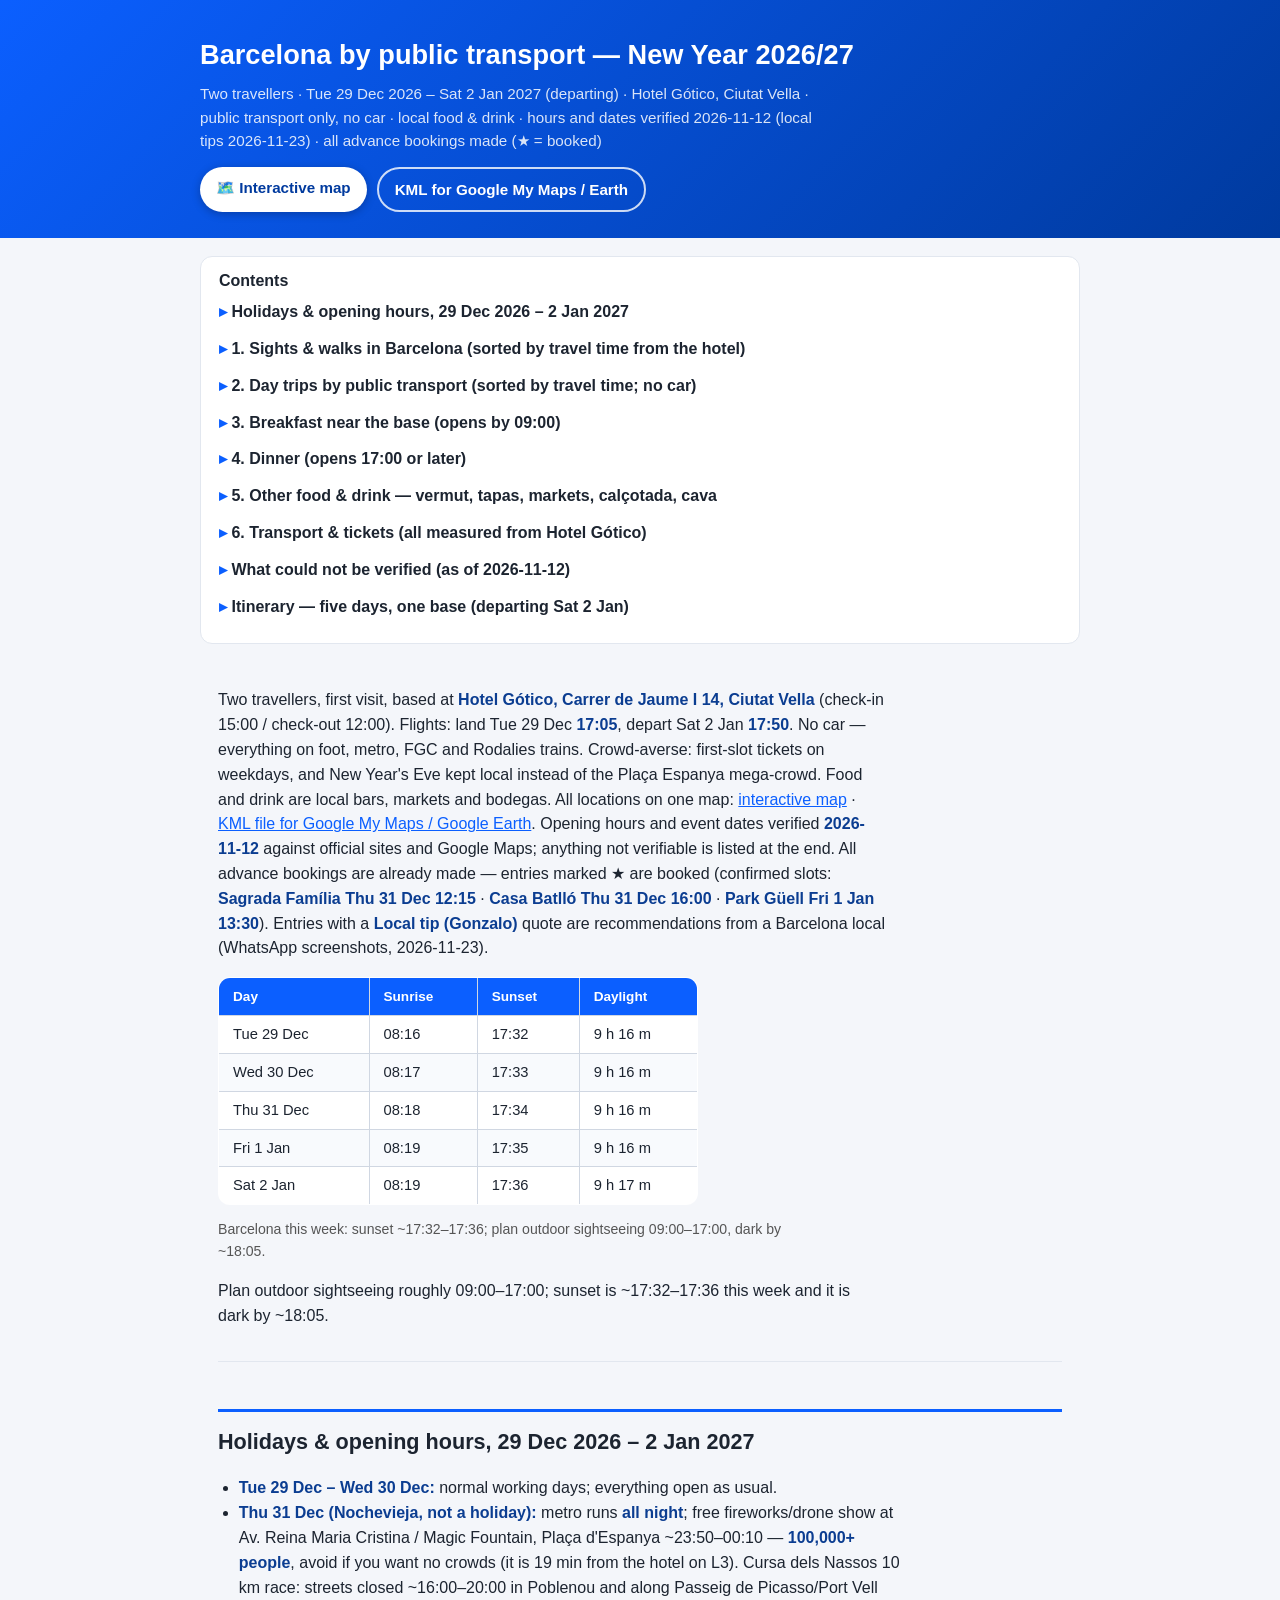
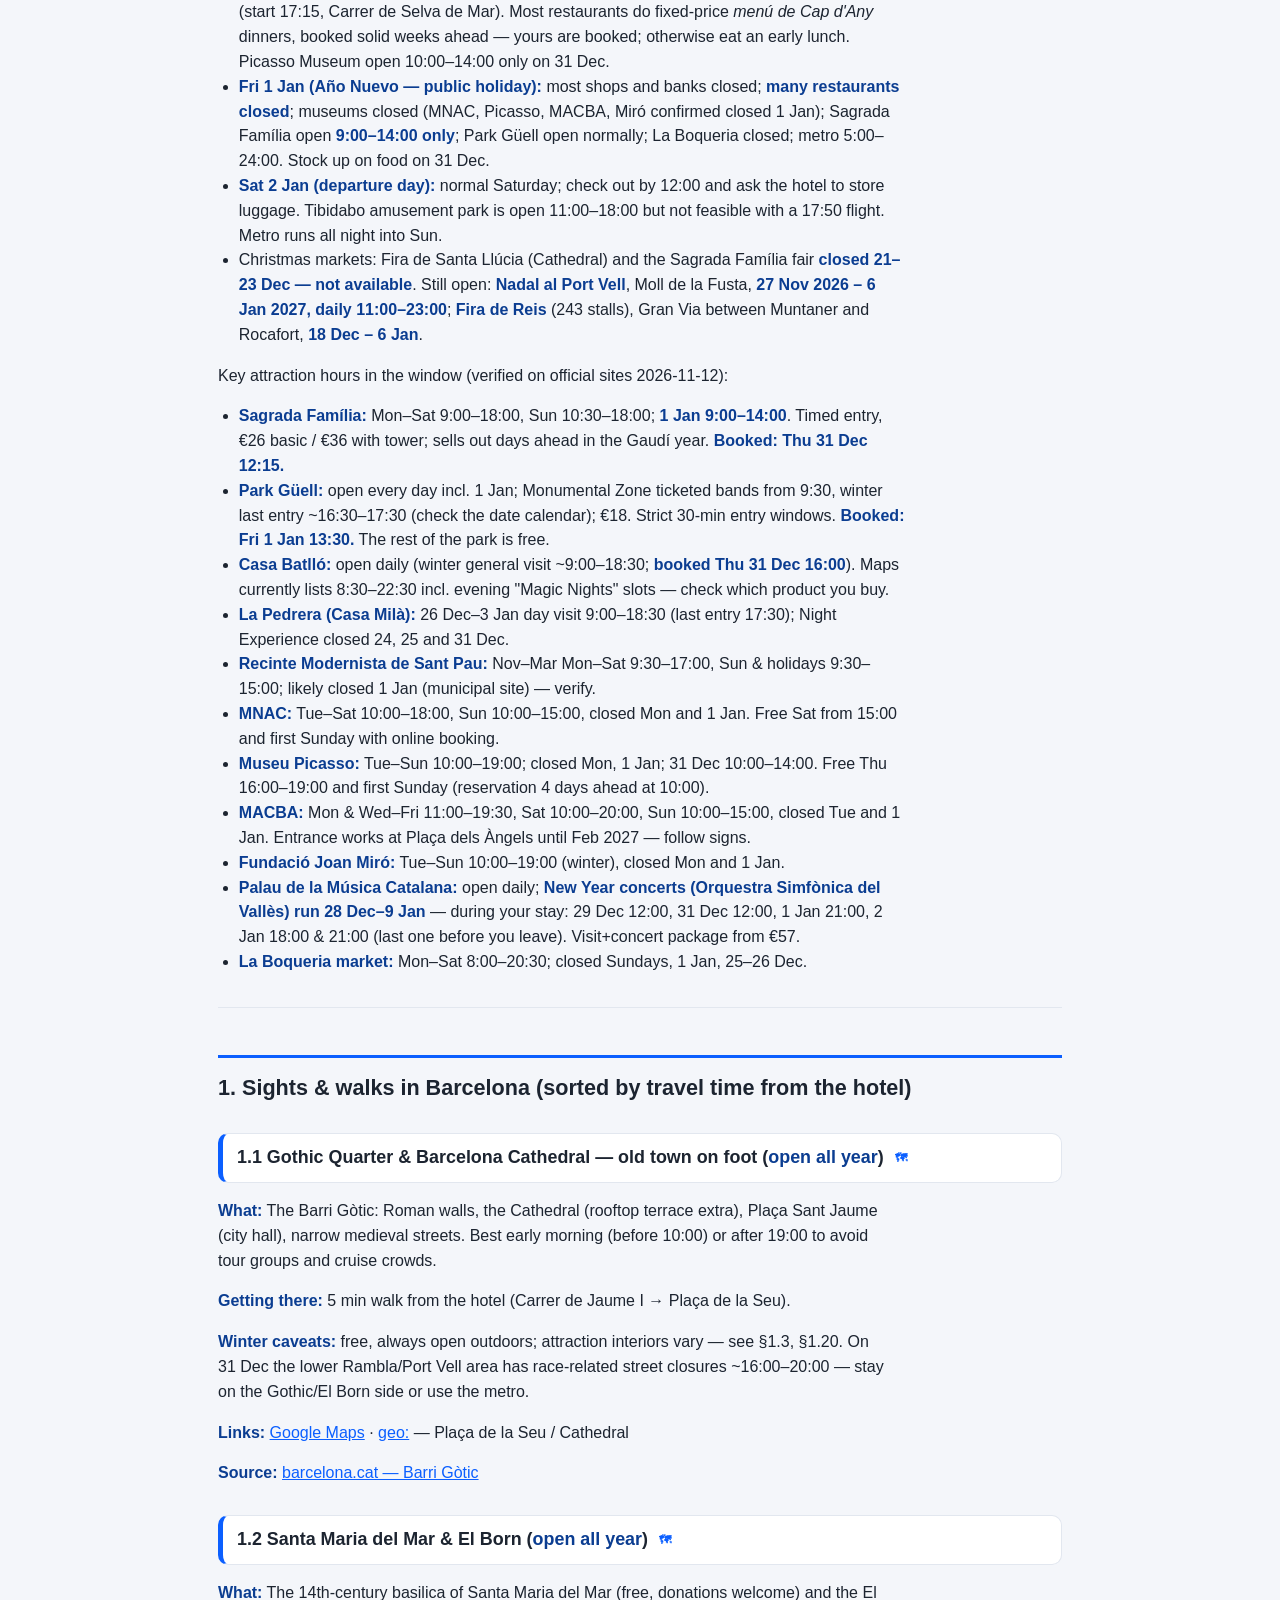
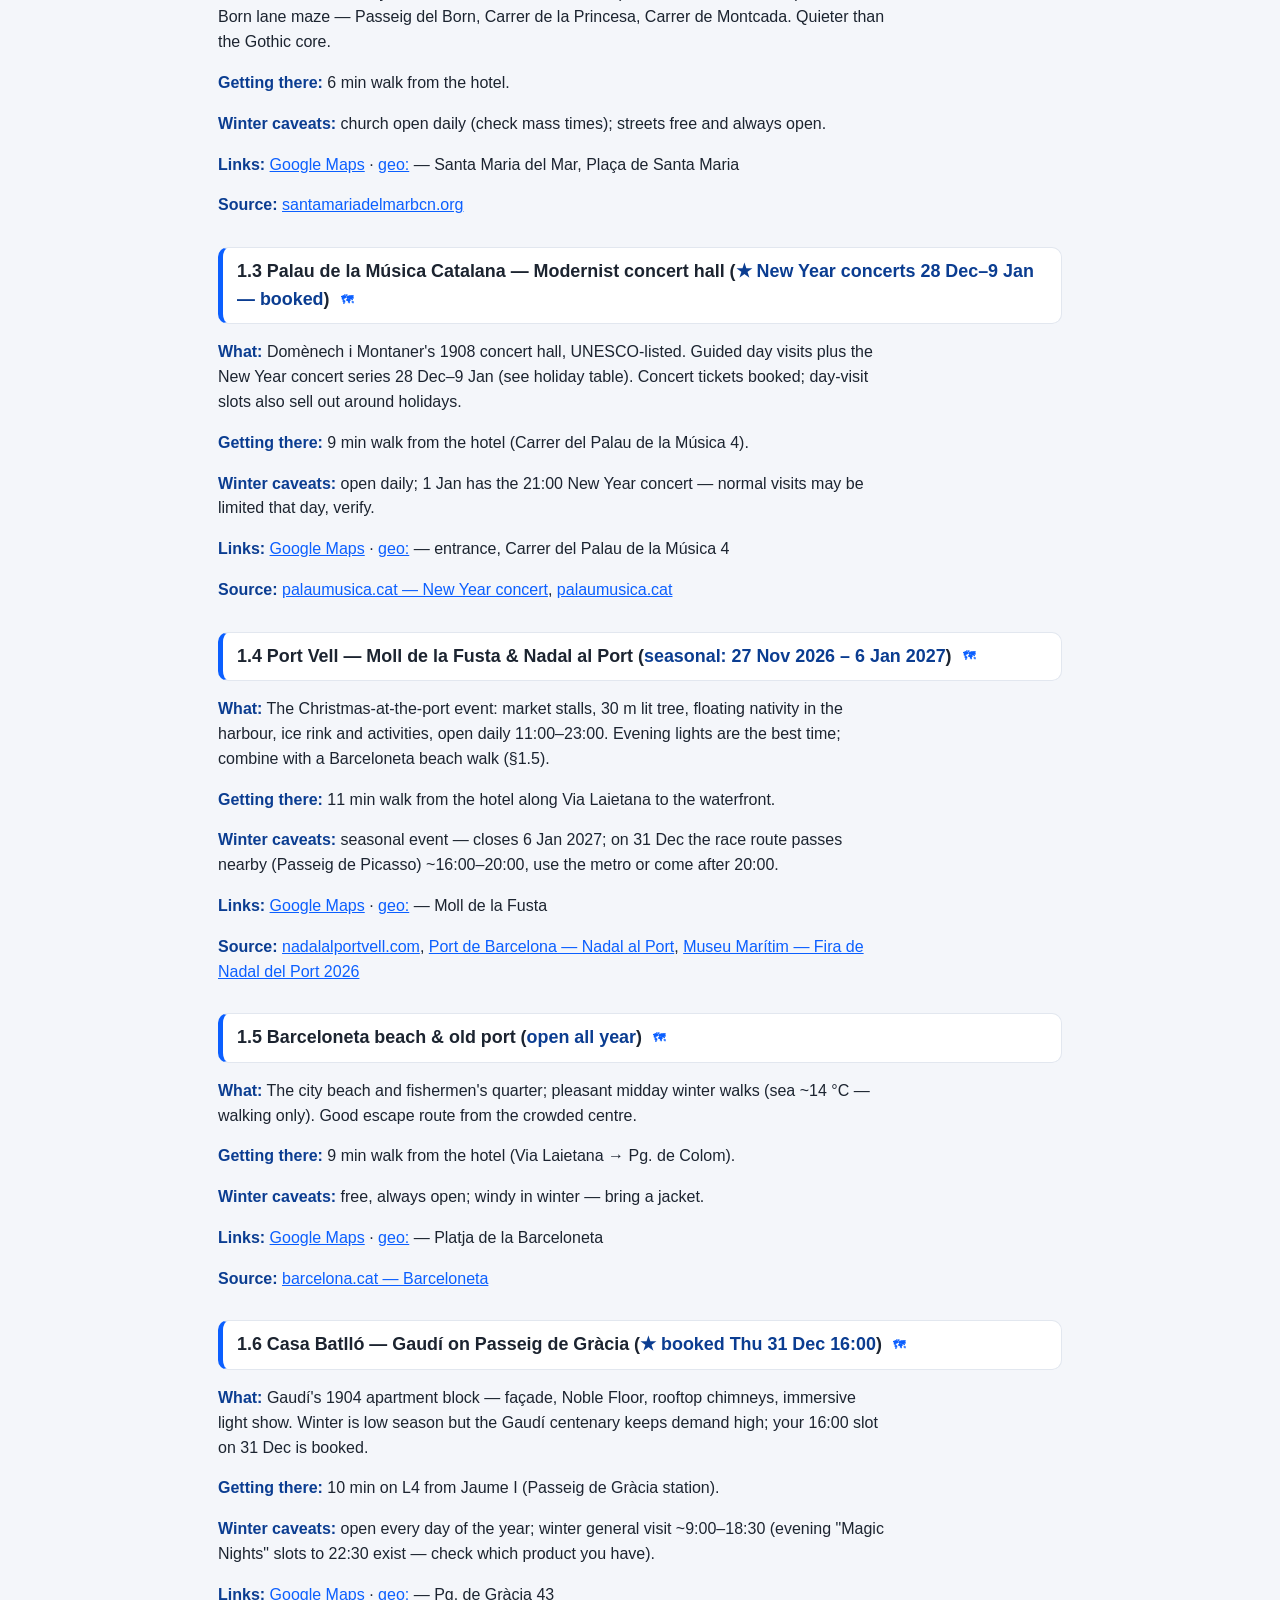
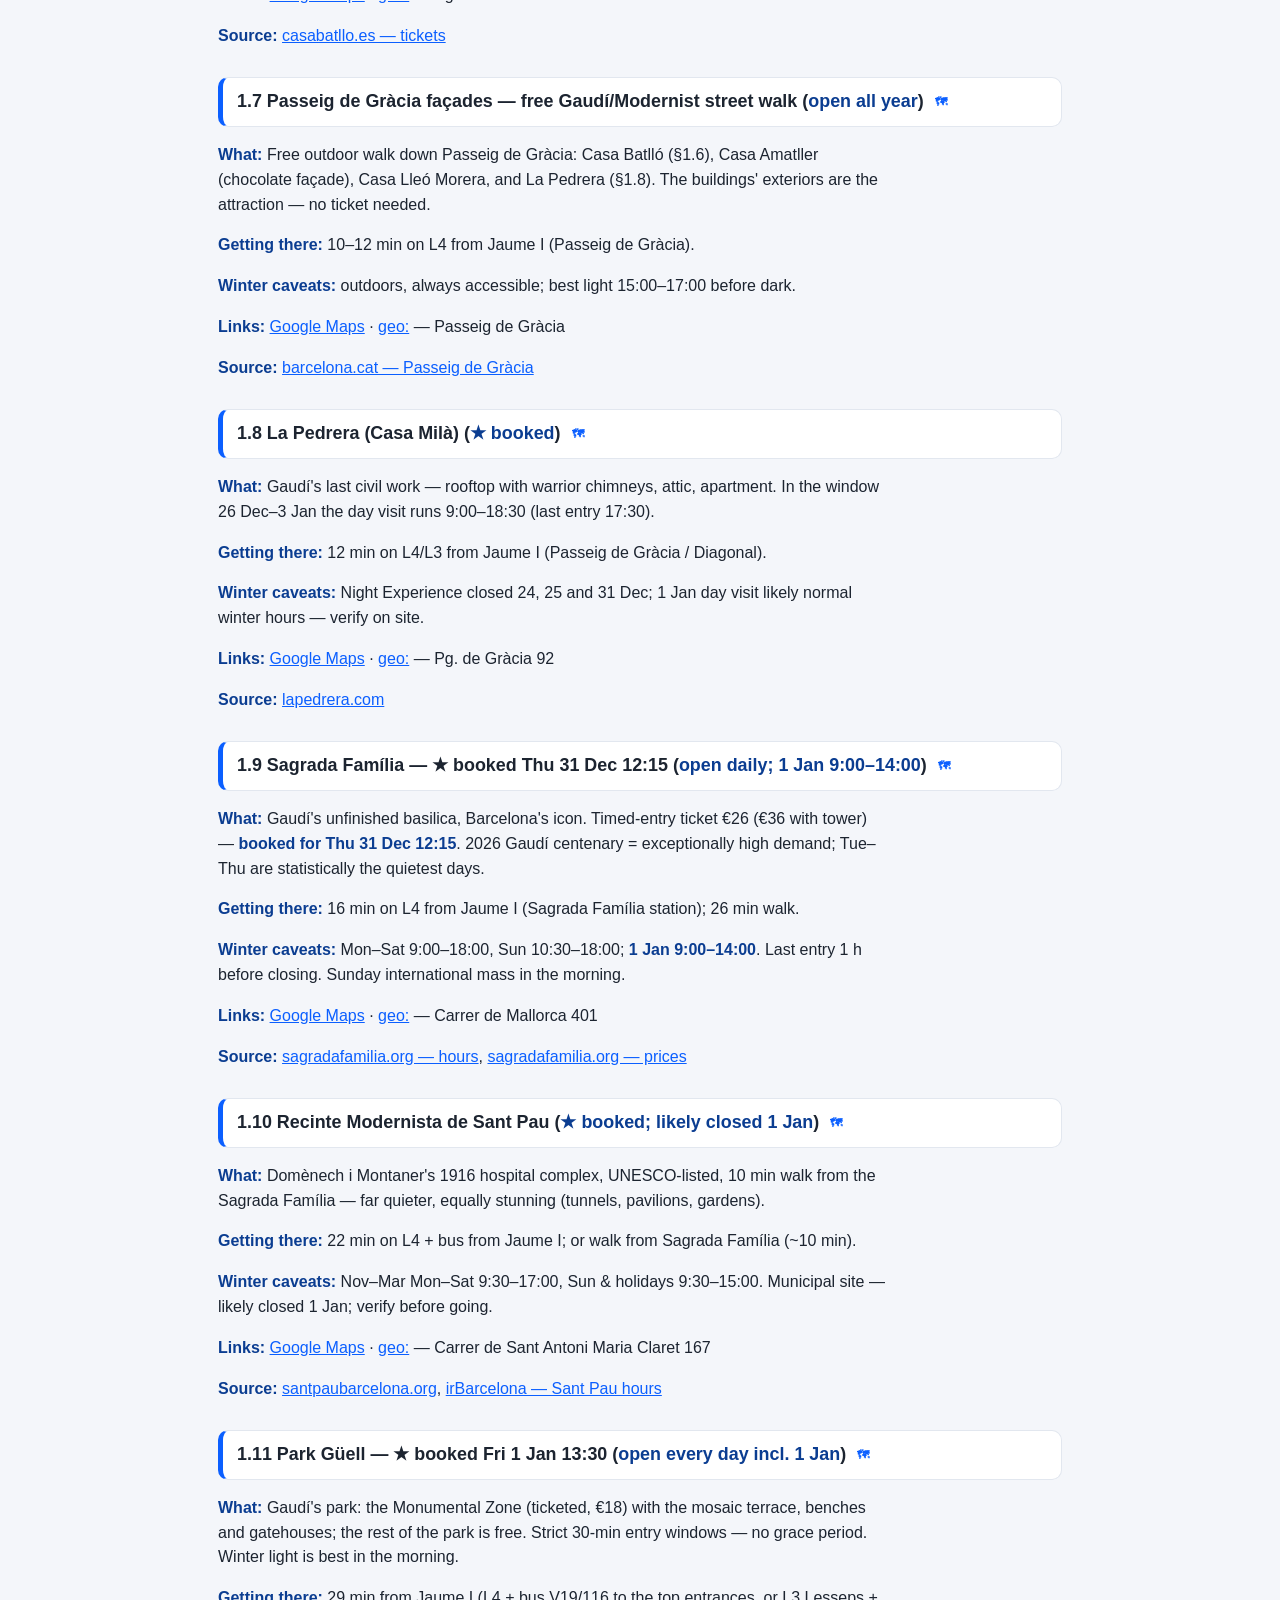
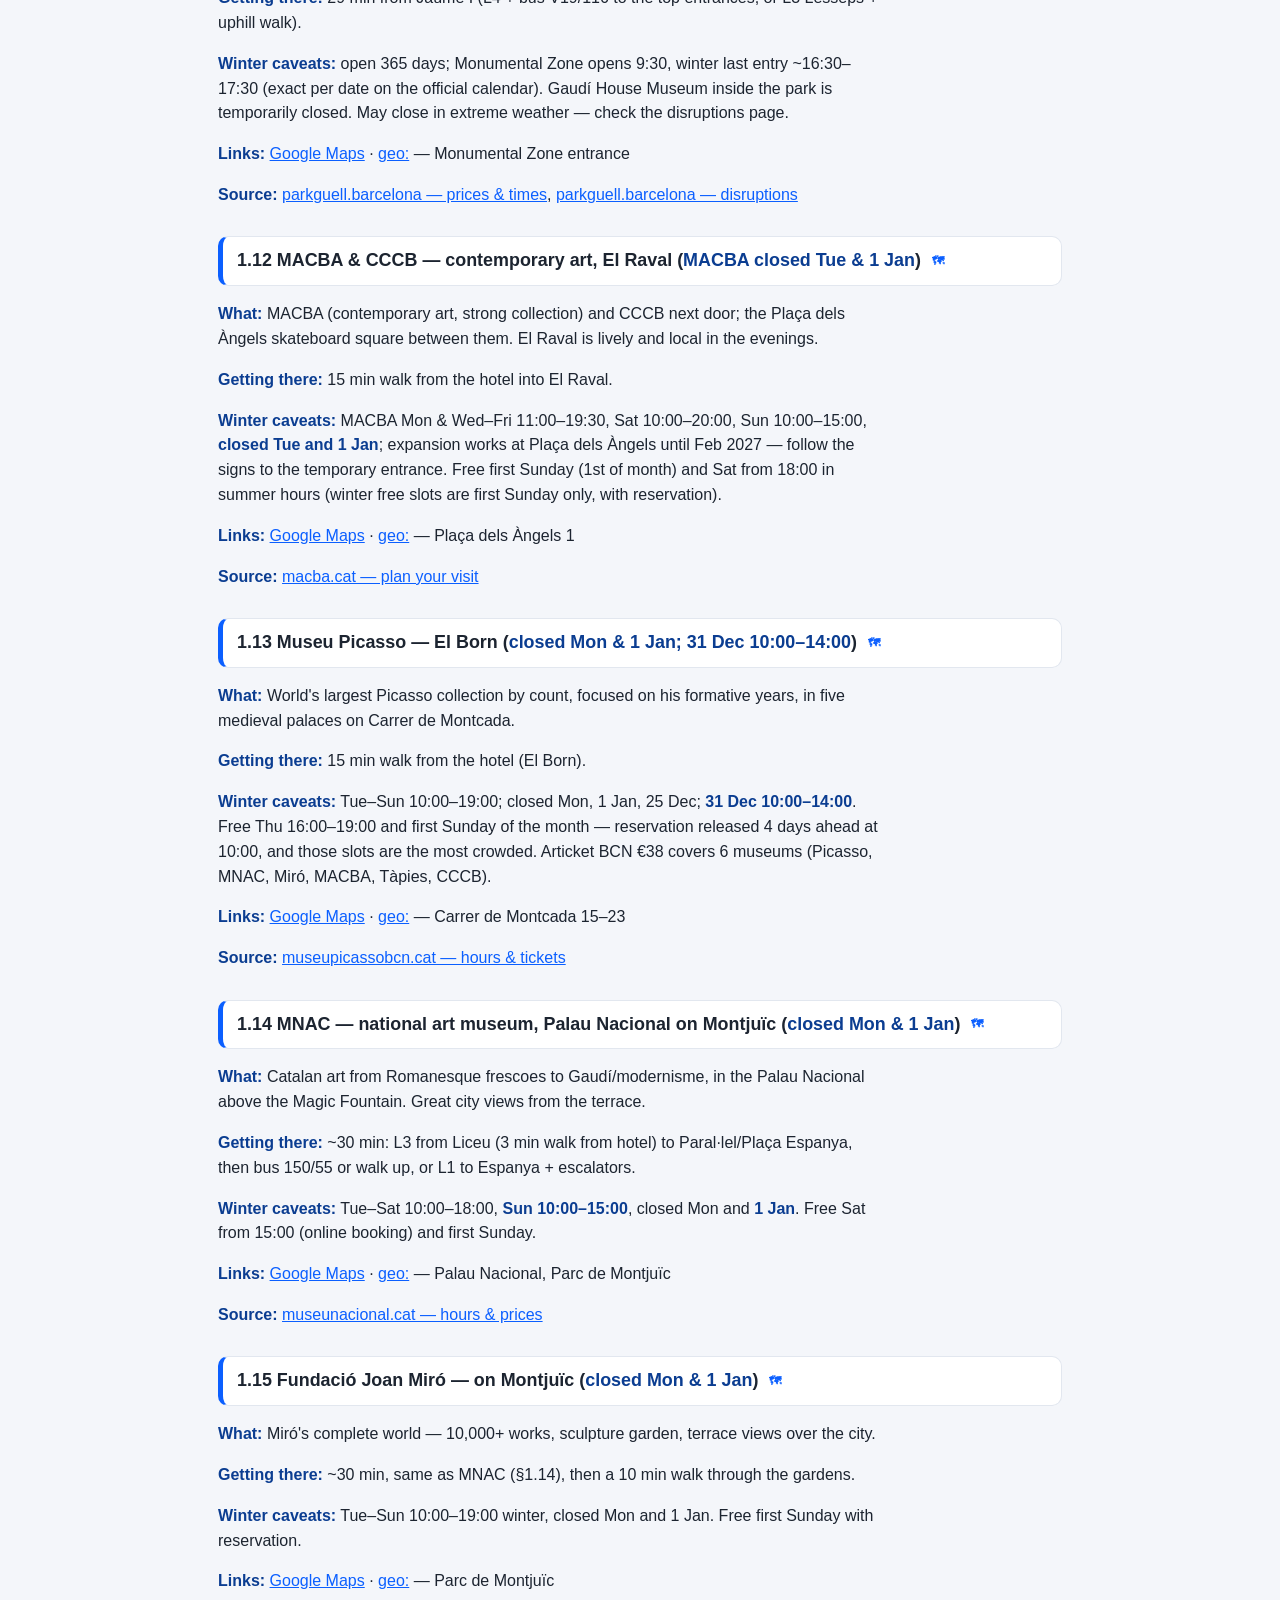
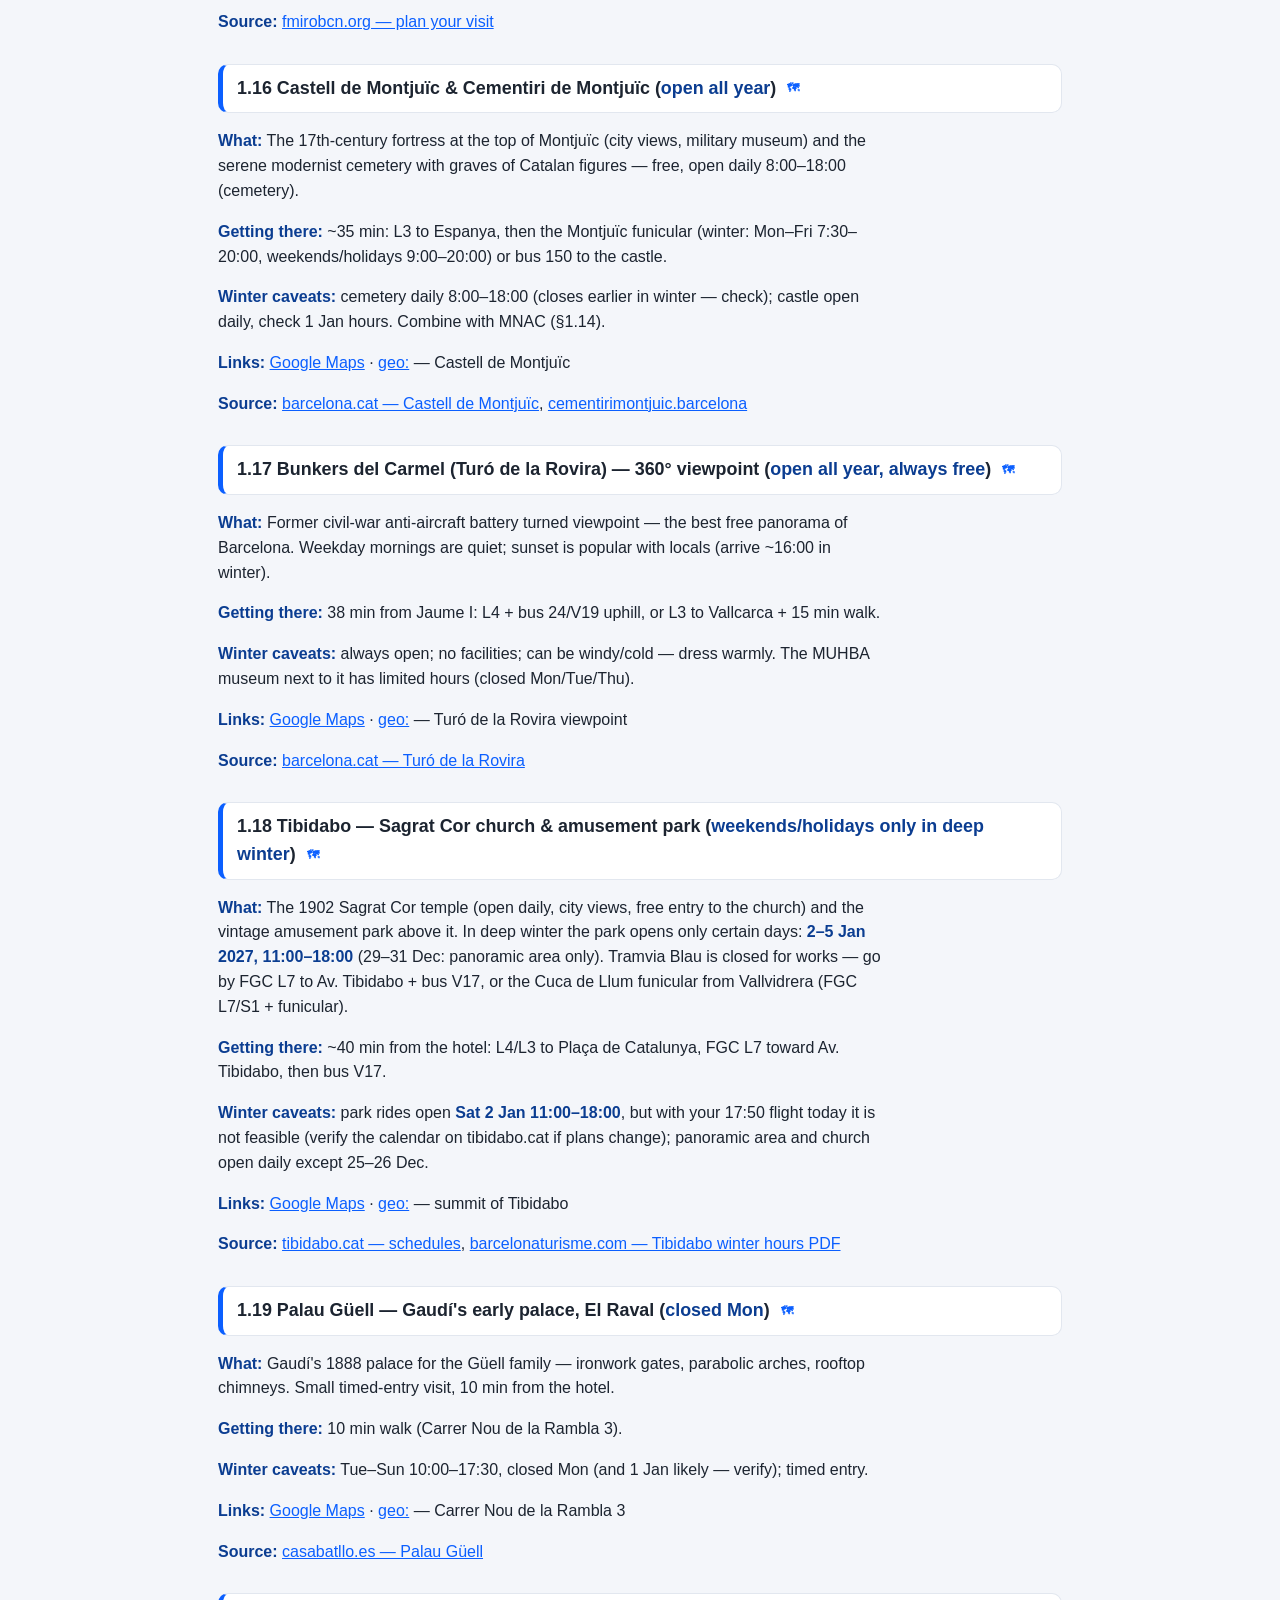
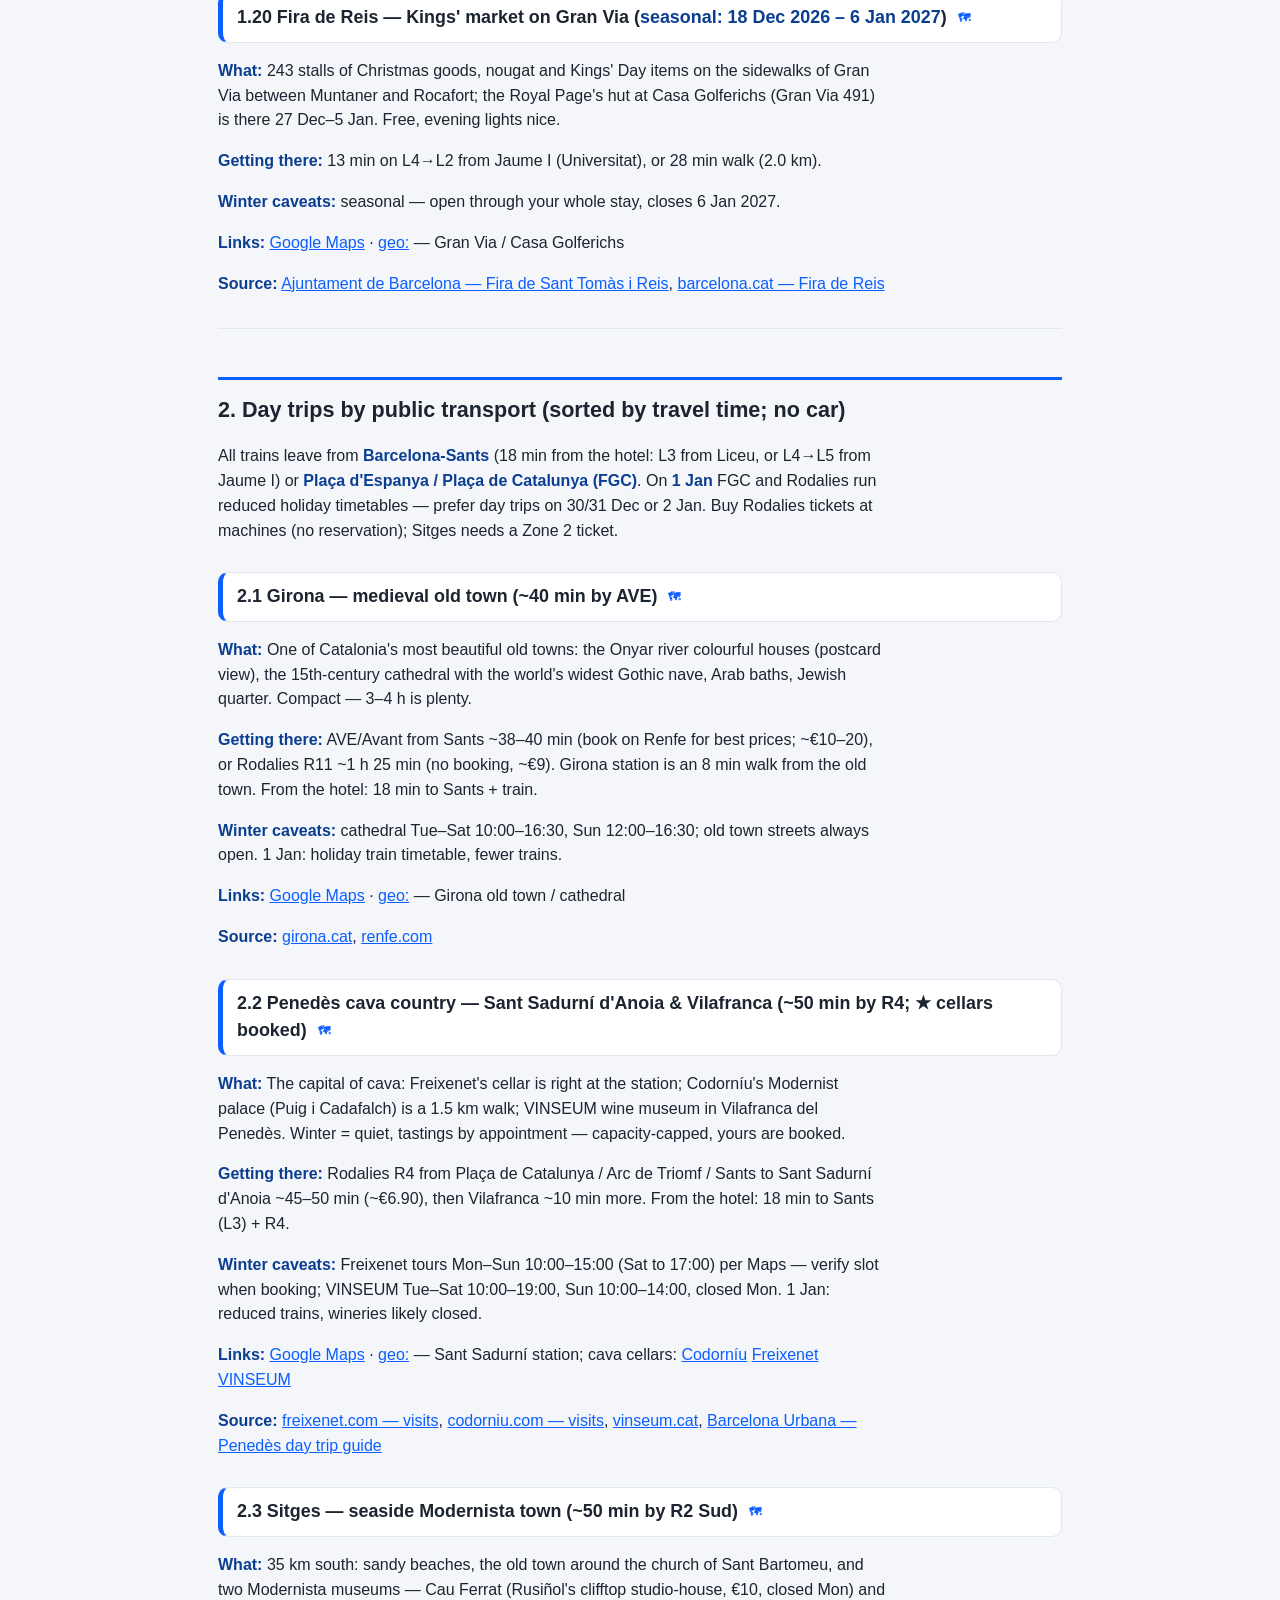
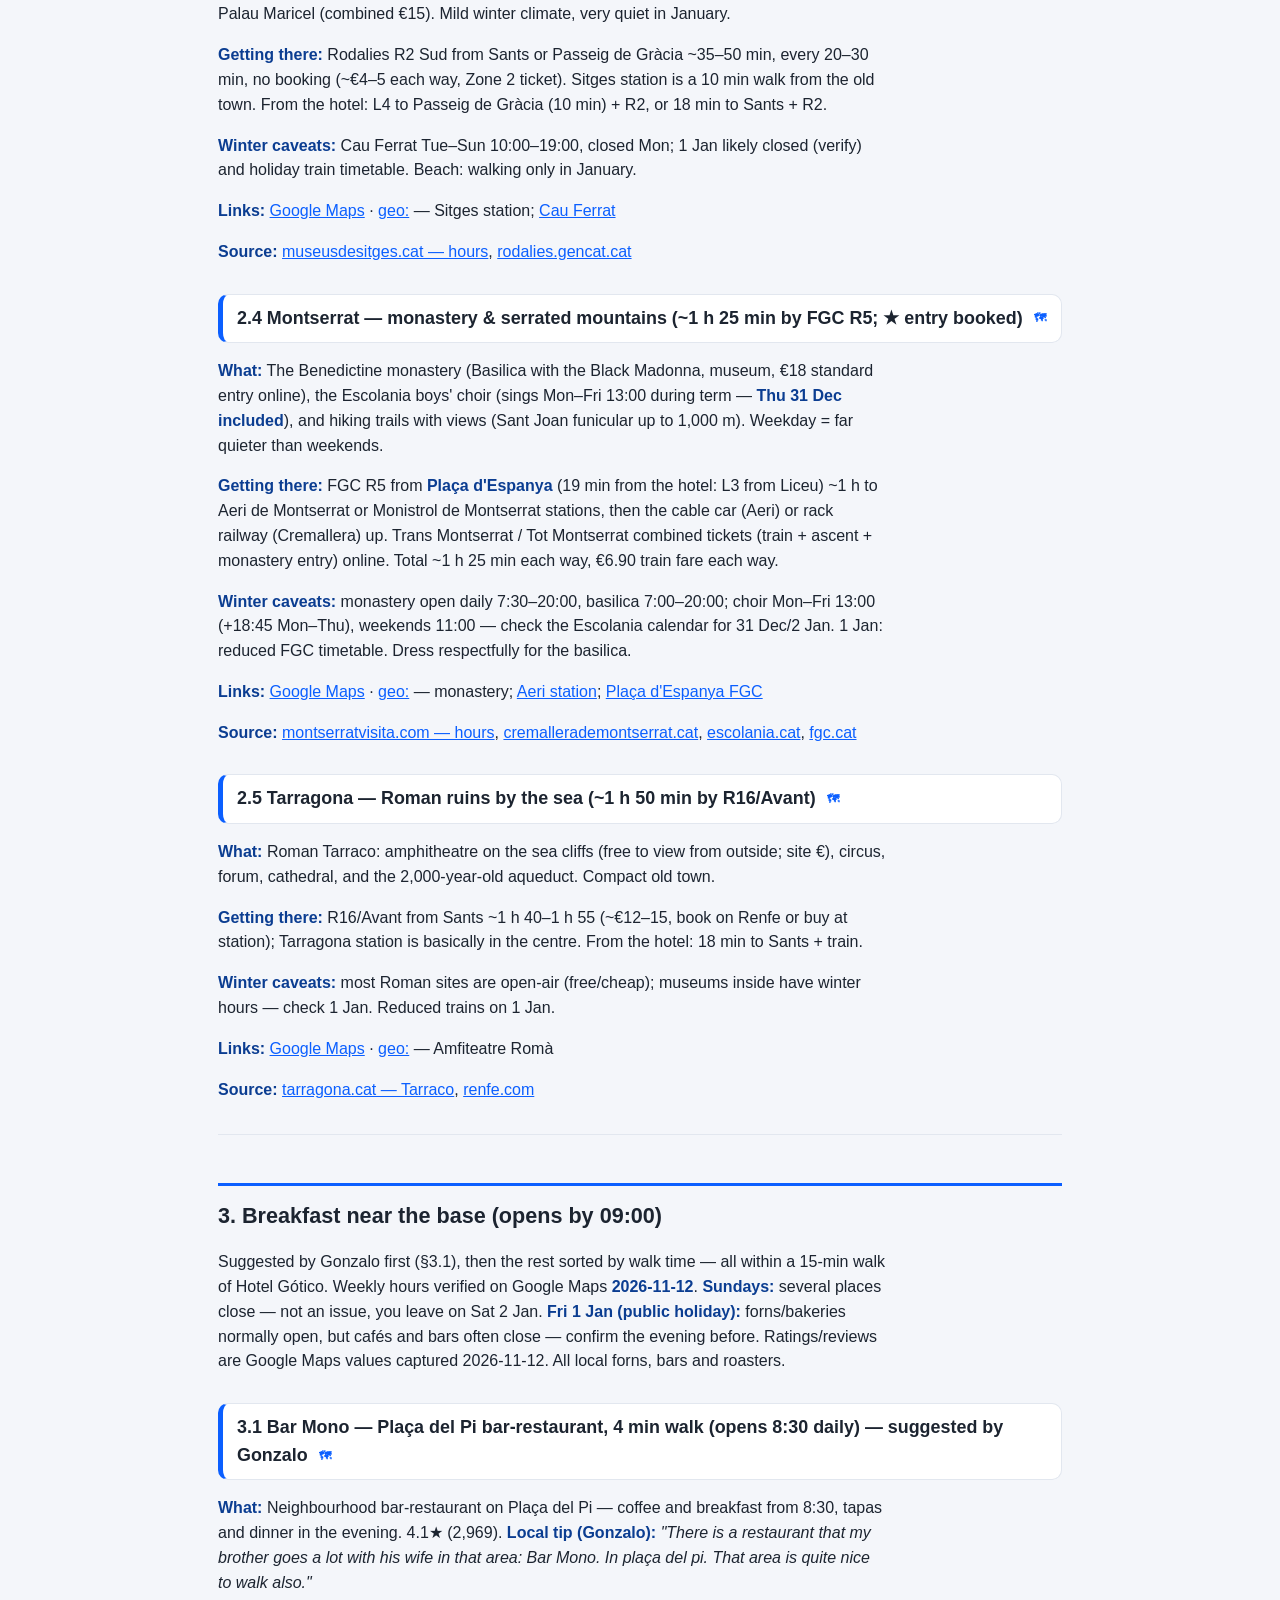
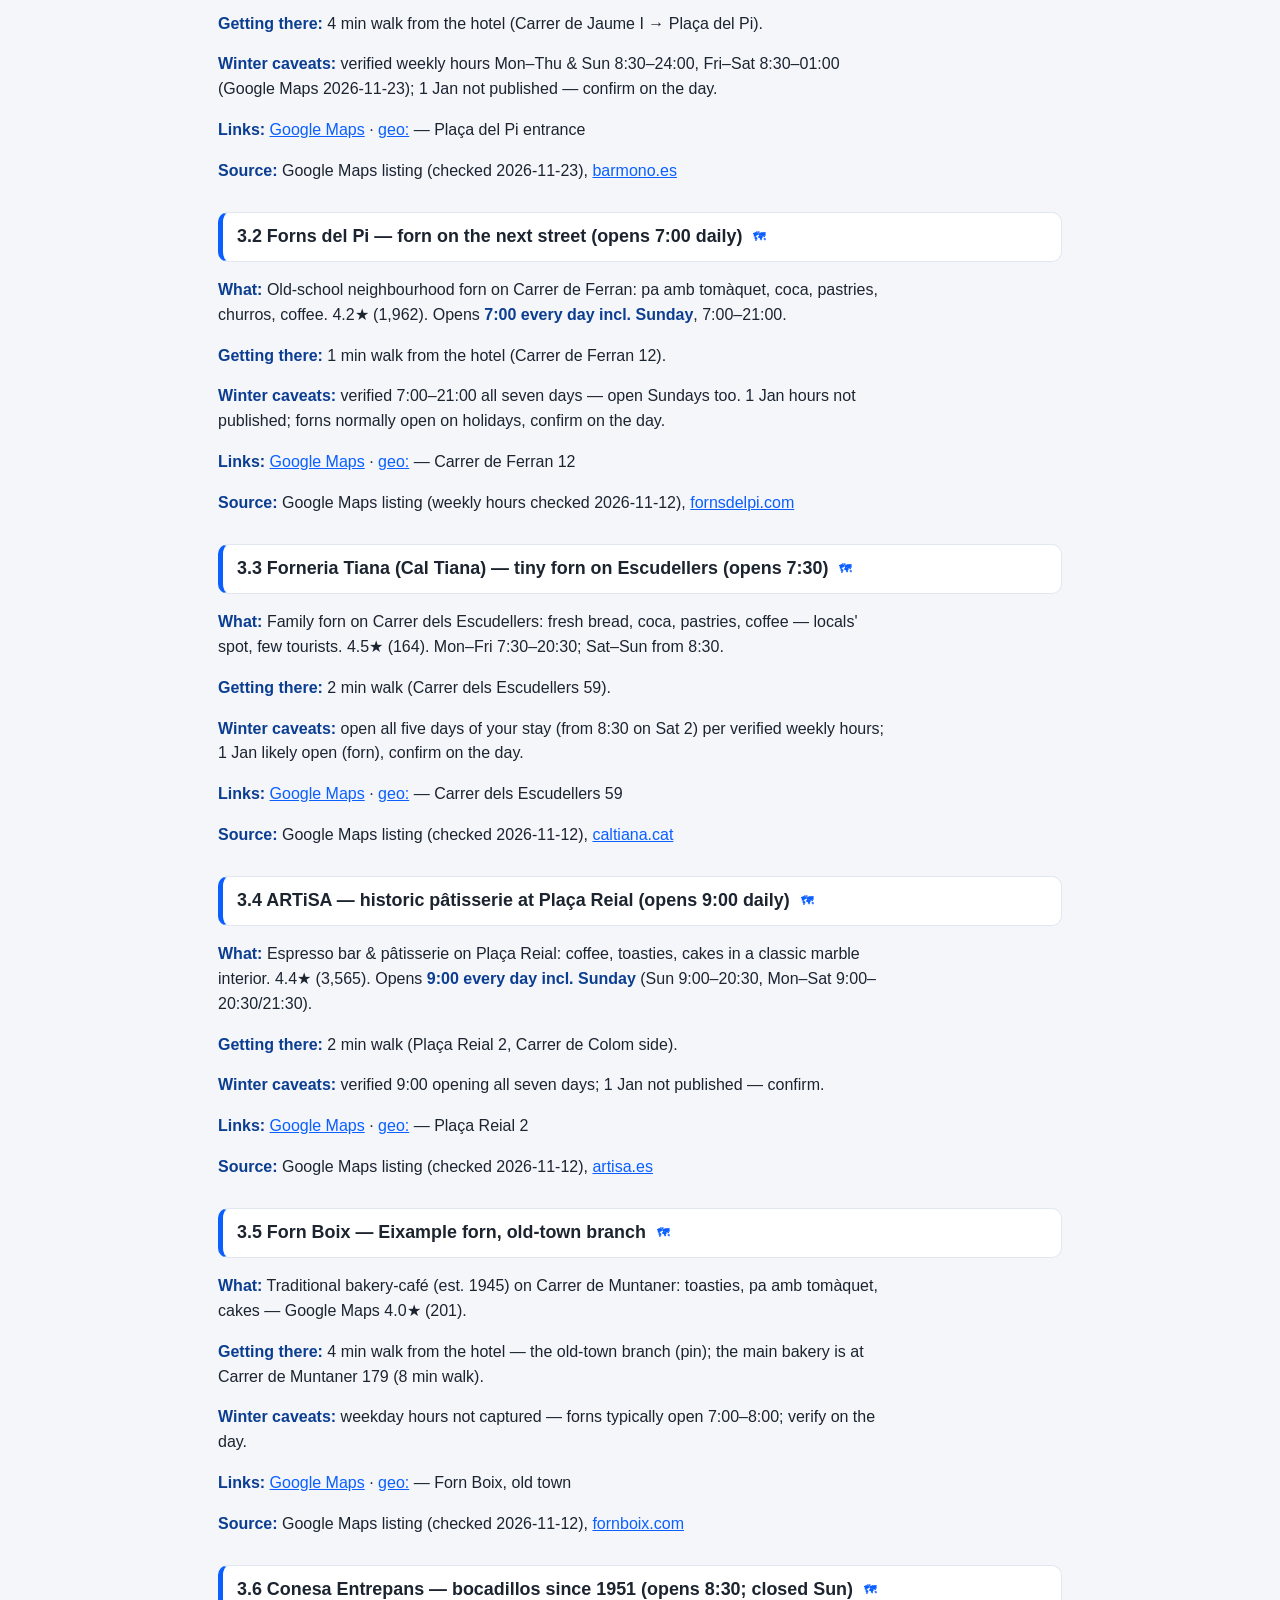
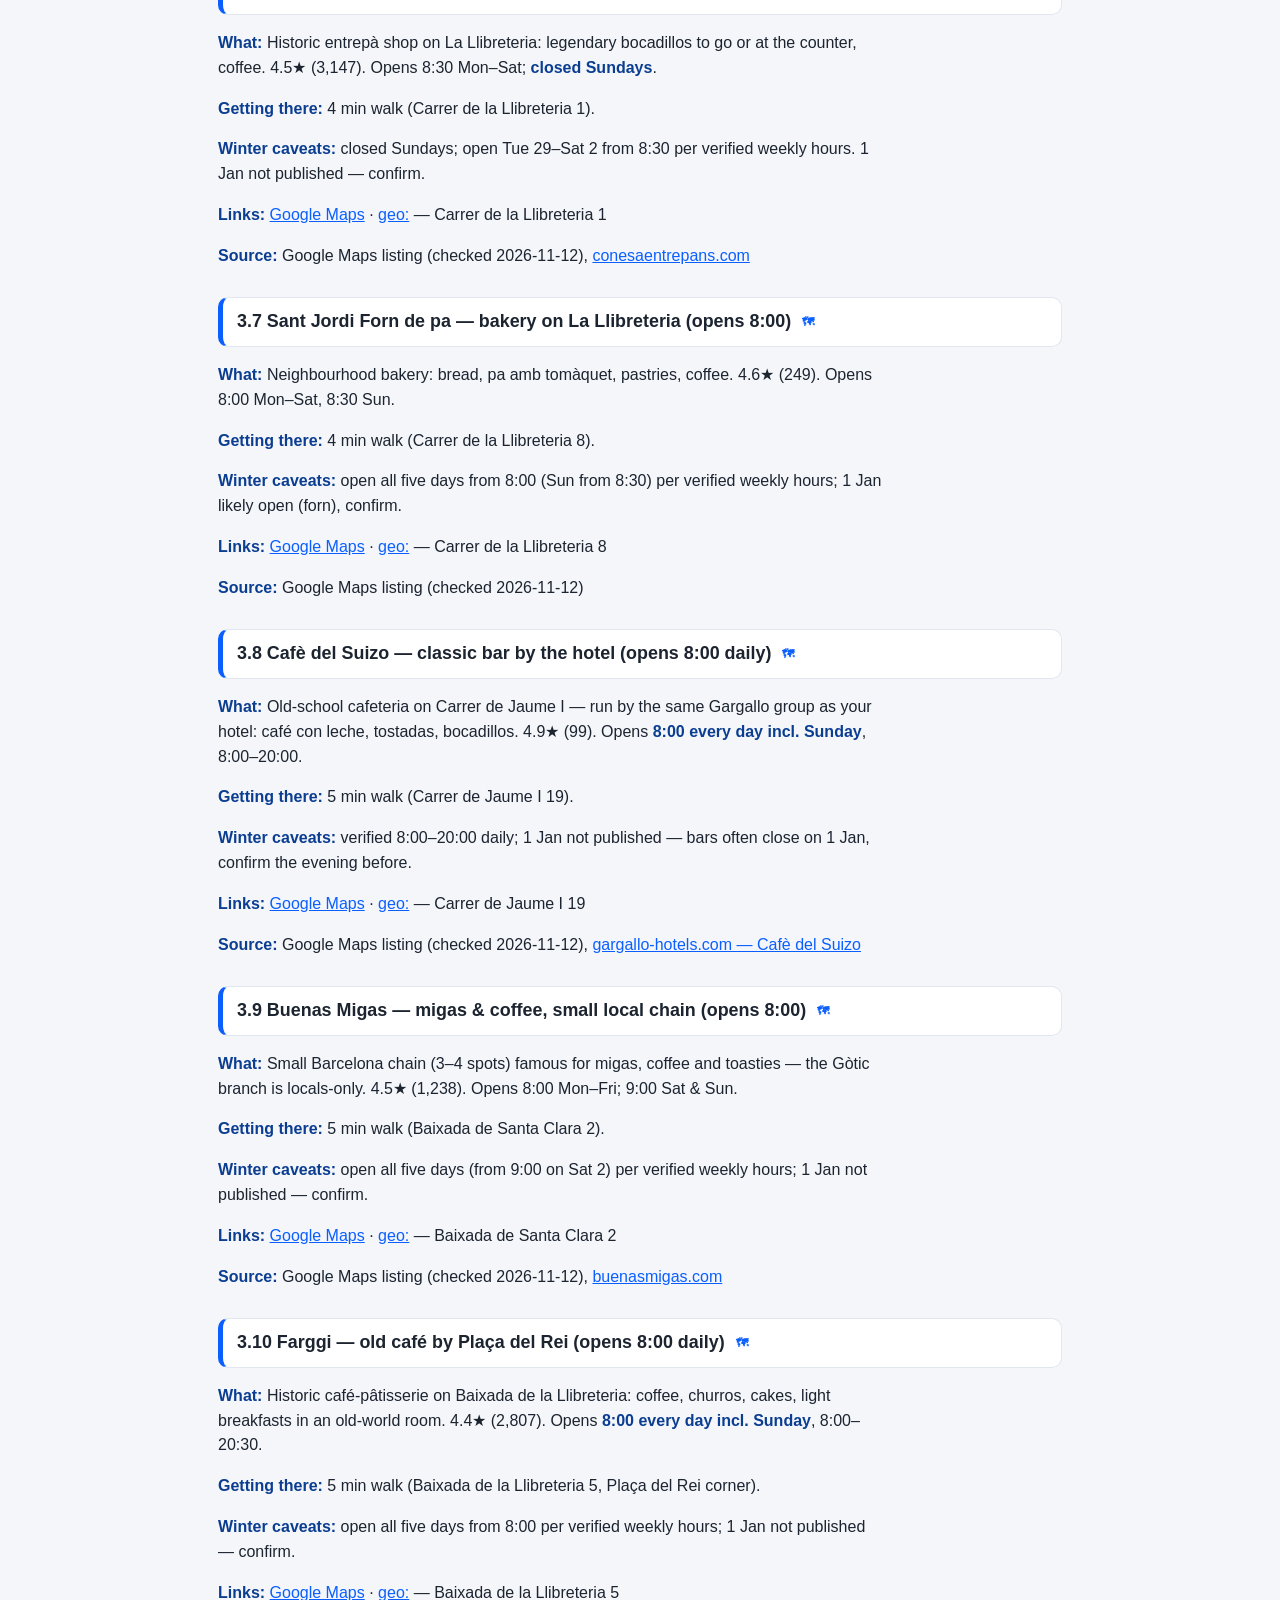
==== commit 44057472: "barcelona-dec-2026: remove rule explanations from guide text (places stay excluded silently) Generat" ====
--- a/artifacts/barcelona-dec-2026/index.html
+++ b/artifacts/barcelona-dec-2026/index.html
@@ -66,9 +66,9 @@
 <p>Two travellers · Tue 29 Dec 2026 – Sat 2 Jan 2027 (departing) · Hotel Gótico, Ciutat Vella · public transport only, no car · local food &amp; drink · hours and dates verified 2026-11-12 (local tips 2026-11-23) · all advance bookings made (★ = booked)</p>
 <p class="hdrbtns"><a class="mapbtn" href="map.html">🗺️ Interactive map</a>
 <a class="mapbtn ghost" href="locations.kml">KML for Google My Maps / Earth</a></p></div></header>
-<nav class="toc"><div class="toctitle">Contents</div><details class="grp"><summary class="gt"><a href="#holidays-opening-hours-29-dec-2026-2-jan-2027">Holidays &amp; opening hours, 29 Dec 2026 – 2 Jan 2027</a></summary><ul></ul></details><details class="grp"><summary class="gt"><a href="#1-sights-walks-in-barcelona-sorted-by-travel-time-from-the-hotel">1. Sights &amp; walks in Barcelona (sorted by travel time from the hotel)</a></summary><ul><li><a href="#11-gothic-quarter-barcelona-cathedral-old-town-on-foot-open-all-year">1.1 Gothic Quarter &amp; Barcelona Cathedral — old town on foot (open all year)</a></li><li><a href="#12-santa-maria-del-mar-el-born-open-all-year">1.2 Santa Maria del Mar &amp; El Born (open all year)</a></li><li><a href="#13-palau-de-la-música-catalana-modernist-concert-hall-new-year-concerts-28-dec9-jan-booked">1.3 Palau de la Música Catalana — Modernist concert hall (★ New Year concerts 28 Dec–9 Jan — booked)</a></li><li><a href="#14-port-vell-moll-de-la-fusta-nadal-al-port-seasonal-27-nov-2026-6-jan-2027">1.4 Port Vell — Moll de la Fusta &amp; Nadal al Port (seasonal: 27 Nov 2026 – 6 Jan 2027)</a></li><li><a href="#15-barceloneta-beach-old-port-open-all-year">1.5 Barceloneta beach &amp; old port (open all year)</a></li><li><a href="#16-casa-batlló-gaudí-on-passeig-de-gràcia-booked-thu-31-dec-1600">1.6 Casa Batlló — Gaudí on Passeig de Gràcia (★ booked Thu 31 Dec 16:00)</a></li><li><a href="#17-passeig-de-gràcia-façades-free-gaudímodernist-street-walk-open-all-year">1.7 Passeig de Gràcia façades — free Gaudí/Modernist street walk (open all year)</a></li><li><a href="#18-la-pedrera-casa-milà-booked">1.8 La Pedrera (Casa Milà) (★ booked)</a></li><li><a href="#19-sagrada-família-booked-thu-31-dec-1215-open-daily-1-jan-9001400">1.9 Sagrada Família — ★ booked Thu 31 Dec 12:15 (open daily; 1 Jan 9:00–14:00)</a></li><li><a href="#110-recinte-modernista-de-sant-pau-booked-likely-closed-1-jan">1.10 Recinte Modernista de Sant Pau (★ booked; likely closed 1 Jan)</a></li><li><a href="#111-park-güell-booked-fri-1-jan-1330-open-every-day-incl-1-jan">1.11 Park Güell — ★ booked Fri 1 Jan 13:30 (open every day incl. 1 Jan)</a></li><li><a href="#112-macba-cccb-contemporary-art-el-raval-macba-closed-tue-1-jan">1.12 MACBA &amp; CCCB — contemporary art, El Raval (MACBA closed Tue &amp; 1 Jan)</a></li><li><a href="#113-museu-picasso-el-born-closed-mon-1-jan-31-dec-10001400">1.13 Museu Picasso — El Born (closed Mon &amp; 1 Jan; 31 Dec 10:00–14:00)</a></li><li><a href="#114-mnac-national-art-museum-palau-nacional-on-montjuïc-closed-mon-1-jan">1.14 MNAC — national art museum, Palau Nacional on Montjuïc (closed Mon &amp; 1 Jan)</a></li><li><a href="#115-fundació-joan-miró-on-montjuïc-closed-mon-1-jan">1.15 Fundació Joan Miró — on Montjuïc (closed Mon &amp; 1 Jan)</a></li><li><a href="#116-castell-de-montjuïc-cementiri-de-montjuïc-open-all-year">1.16 Castell de Montjuïc &amp; Cementiri de Montjuïc (open all year)</a></li><li><a href="#117-bunkers-del-carmel-turó-de-la-rovira-360-viewpoint-open-all-year-always-free">1.17 Bunkers del Carmel (Turó de la Rovira) — 360° viewpoint (open all year, always free)</a></li><li><a href="#118-tibidabo-sagrat-cor-church-amusement-park-weekendsholidays-only-in-deep-winter">1.18 Tibidabo — Sagrat Cor church &amp; amusement park (weekends/holidays only in deep winter)</a></li><li><a href="#119-palau-güell-gaudís-early-palace-el-raval-closed-mon">1.19 Palau Güell — Gaudí's early palace, El Raval (closed Mon)</a></li><li><a href="#120-fira-de-reis-kings-market-on-gran-via-seasonal-18-dec-2026-6-jan-2027">1.20 Fira de Reis — Kings' market on Gran Via (seasonal: 18 Dec 2026 – 6 Jan 2027)</a></li></ul></details><details class="grp"><summary class="gt"><a href="#2-day-trips-by-public-transport-sorted-by-travel-time-no-car">2. Day trips by public transport (sorted by travel time; no car)</a></summary><ul><li><a href="#21-girona-medieval-old-town-40-min-by-ave">2.1 Girona — medieval old town (~40 min by AVE)</a></li><li><a href="#22-penedès-cava-country-sant-sadurní-danoia-vilafranca-50-min-by-r4-cellars-booked">2.2 Penedès cava country — Sant Sadurní d'Anoia &amp; Vilafranca (~50 min by R4; ★ cellars booked)</a></li><li><a href="#23-sitges-seaside-modernista-town-50-min-by-r2-sud">2.3 Sitges — seaside Modernista town (~50 min by R2 Sud)</a></li><li><a href="#24-montserrat-monastery-serrated-mountains-1-h-25-min-by-fgc-r5-entry-booked">2.4 Montserrat — monastery &amp; serrated mountains (~1 h 25 min by FGC R5; ★ entry booked)</a></li><li><a href="#25-tarragona-roman-ruins-by-the-sea-1-h-50-min-by-r16avant">2.5 Tarragona — Roman ruins by the sea (~1 h 50 min by R16/Avant)</a></li></ul></details><details class="grp"><summary class="gt"><a href="#3-breakfast-near-the-base-opens-by-0900">3. Breakfast near the base (opens by 09:00)</a></summary><ul><li><a href="#31-bar-mono-plaça-del-pi-bar-restaurant-4-min-walk-opens-830-daily-suggested-by-gonzalo">3.1 Bar Mono — Plaça del Pi bar-restaurant, 4 min walk (opens 8:30 daily) — suggested by Gonzalo</a></li><li><a href="#32-forns-del-pi-forn-on-the-next-street-opens-700-daily">3.2 Forns del Pi — forn on the next street (opens 7:00 daily)</a></li><li><a href="#33-forneria-tiana-cal-tiana-tiny-forn-on-escudellers-opens-730">3.3 Forneria Tiana (Cal Tiana) — tiny forn on Escudellers (opens 7:30)</a></li><li><a href="#34-artisa-historic-pâtisserie-at-plaça-reial-opens-900-daily">3.4 ARTiSA — historic pâtisserie at Plaça Reial (opens 9:00 daily)</a></li><li><a href="#35-forn-boix-eixample-forn-old-town-branch">3.5 Forn Boix — Eixample forn, old-town branch</a></li><li><a href="#36-conesa-entrepans-bocadillos-since-1951-opens-830-closed-sun">3.6 Conesa Entrepans — bocadillos since 1951 (opens 8:30; closed Sun)</a></li><li><a href="#37-sant-jordi-forn-de-pa-bakery-on-la-llibreteria-opens-800">3.7 Sant Jordi Forn de pa — bakery on La Llibreteria (opens 8:00)</a></li><li><a href="#38-cafè-del-suizo-classic-bar-by-the-hotel-opens-800-daily">3.8 Cafè del Suizo — classic bar by the hotel (opens 8:00 daily)</a></li><li><a href="#39-buenas-migas-migas-coffee-small-local-chain-opens-800">3.9 Buenas Migas — migas &amp; coffee, small local chain (opens 8:00)</a></li><li><a href="#310-farggi-old-café-by-plaça-del-rei-opens-800-daily">3.10 Farggi — old café by Plaça del Rei (opens 8:00 daily)</a></li><li><a href="#311-tostaderos-bon-mercat-llibreteria-local-roastery-café-opens-800-closed-sun">3.11 Tostaderos Bon Mercat Llibreteria — local roastery café (opens 8:00; closed Sun)</a></li><li><a href="#312-kafeto-bakery-coffee-la-rambla-bakery-opens-700-daily">3.12 Kafeto bakery &amp; coffee — La Rambla bakery (opens 7:00 daily)</a></li><li><a href="#313-soul-cafe-neighbourhood-café-on-carrer-ample-opens-800-daily">3.13 Soul Cafe — neighbourhood café on Carrer Ample (opens 8:00 daily)</a></li><li><a href="#314-la-pallaresa-xurros-porras-opens-900-daily">3.14 La Pallaresa — xurros &amp; porras (opens 9:00 daily)</a></li><li><a href="#315-granja-m-viader-hot-chocolate-since-1870-opens-900-closed-sun">3.15 Granja M. Viader — hot chocolate since 1870 (opens 9:00; closed Sun)</a></li><li><a href="#316-la-candelaria-tiny-espresso-bar-in-the-raval-opens-800">3.16 LA CANDELARIA — tiny espresso bar in the Raval (opens 8:00)</a></li><li><a href="#317-cafetería-cafés-caracas-old-school-cafeteria-in-born-opens-800-closed-sun">3.17 Cafetería Cafés Caracas — old-school cafeteria in Born (opens 8:00; closed Sun)</a></li><li><a href="#318-pastisseria-hofmann-pâtisserie-institution-born-opens-900-daily">3.18 Pastisseria Hofmann — pâtisserie institution, Born (opens 9:00 daily)</a></li><li><a href="#319-forn-baluard-barceloneta-artisan-wood-oven-bakery-opens-730-daily">3.19 Forn Baluard Barceloneta — artisan wood-oven bakery (opens 7:30 daily)</a></li></ul></details><details class="grp"><summary class="gt"><a href="#4-dinner-opens-1700-or-later">4. Dinner (opens 17:00 or later)</a></summary><ul><li><a href="#41-xera-booked-tasting-menu-dinner-el-born-area">4.1 XERA — ★ booked — tasting-menu dinner, El Born area</a></li><li><a href="#42-bar-calders-vermut-tapas-dinner-sant-antoni">4.2 Bar Calders — vermut &amp; tapas dinner, Sant Antoni</a></li><li><a href="#43-bodega-vinito-wine-bodega-dinner-sant-antoni">4.3 Bodega Vinito — wine bodega dinner, Sant Antoni</a></li><li><a href="#44-la-barmutería-vermuts-y-tapas-sant-antoni">4.4 La Barmutería — vermuts y tapas, Sant Antoni</a></li><li><a href="#45-bodega-oliva-historic-bodega-wine-bar-by-plaça-reial-opens-1730-closed-tue-wed">4.5 BODEGA OLIVA — historic bodega &amp; wine bar by Plaça Reial (opens 17:30; closed Tue &amp; Wed)</a></li><li><a href="#46-viana-classic-bar-restaurant-on-carrer-del-vidre-opens-1730-closed-wed">4.6 Viana — classic bar-restaurant on Carrer del Vidre (opens 17:30; closed Wed)</a></li><li><a href="#47-el-bandoler-by-la-alcoba-la-alcobas-tavern-arm-opens-1800-booked">4.7 El Bandoler by La Alcoba — La Alcoba's tavern arm (opens ~18:00; ★ booked)</a></li><li><a href="#48-gourmet-sensi-mediterranean-dinner-near-plaça-de-làngel-opens-1700-booked">4.8 Gourmet Sensi — Mediterranean dinner near Plaça de l'Àngel (opens 17:00; ★ booked)</a></li><li><a href="#49-lantic-bocoi-del-gòtic-old-tavern-hearty-catalan-dinner-opens-1900-closed-sun">4.9 L'Antic Bocoi del Gòtic — old tavern, hearty Catalan dinner (opens 19:00; closed Sun)</a></li><li><a href="#410-petit-tapas-tapas-bar-on-carrer-ample-opens-1800-booked">4.10 Petit Tapas — tapas bar on Carrer Ample (opens ~18:00; ★ booked)</a></li><li><a href="#411-rao-contemporary-catalan-dinner-in-the-ravalborn-edge-opens-1830-closed-sundays-booked">4.11 RAO — contemporary Catalan dinner in the Raval/Born edge (opens 18:30; closed Sundays; ★ booked)</a></li><li><a href="#412-el-set-born-neighbourhood-dinner-open-late-opens-1900-daily-except-mon">4.12 el SET — Born neighbourhood dinner, open late (opens 19:00 daily except Mon)</a></li><li><a href="#413-polonez-polish-catalan-institution-in-born-opens-1800-tuefri-sun-lunch-only">4.13 Polonez — Polish-Catalan institution in Born (opens 18:00 Tue–Fri; Sun lunch only)</a></li><li><a href="#414-guzzo-born-restaurant-pizzeria-open-late-opens-1800-monfri-from-1230-weekends">4.14 GUZZO — Born restaurant-pizzeria, open late (opens 18:00 Mon–Fri; from 12:30 weekends)</a></li><li><a href="#415-eldiset-contemporary-dinner-in-born-open-every-evening-incl-sun-opens-1900">4.15 ELDISET — contemporary dinner in Born, open every evening incl. Sun (opens 19:00)</a></li></ul></details><details class="grp"><summary class="gt"><a href="#5-other-food-drink-vermut-tapas-markets-calçotada-cava-local-no-chains">5. Other food &amp; drink — vermut, tapas, markets, calçotada, cava (local, no chains)</a></summary><ul><li><a href="#51-carmina-italian-mediterranean-local-tip-2-min-walk-carrer-de-ferran-suggested-by-gonzalo">5.1 Carmina — Italian-Mediterranean local tip, 2 min walk (Carrer de Ferran) — suggested by Gonzalo</a></li><li><a href="#52-bar-lobo-tragaluz-tapas-bar-8-min-walk-carrer-dels-escudellers-suggested-by-gonzalo">5.2 Bar Lobo — Tragaluz tapas bar, 8 min walk (Carrer dels Escudellers) — suggested by Gonzalo</a></li><li><a href="#53-bar-cañete-booked-classic-raval-tapas-restaurant-suggested-by-gonzalo">5.3 Bar Cañete — ★ booked — classic Raval tapas restaurant — suggested by Gonzalo</a></li><li><a href="#54-bar-muy-buenas-spanish-traditional-bar-11-min-walk-near-carrer-del-carme-suggested-by-gonzalo">5.4 Bar Muy Buenas — Spanish-traditional bar, 11 min walk (near Carrer del Carme) — suggested by Gonzalo</a></li><li><a href="#55-vinitus-vermutería-tapas-near-rambla-de-catalunya-17-min-walk-suggested-by-gonzalo">5.5 Vinitus — vermutería &amp; tapas near Rambla de Catalunya, 17 min walk — suggested by Gonzalo</a></li><li><a href="#56-cerveceria-catalana-iconic-tapas-house-22-min-walk-carrer-de-mallorca-236-suggested-by-gonzalo">5.6 Cerveceria Catalana — iconic tapas house, 22 min walk (Carrer de Mallorca 236) — suggested by Gonzalo</a></li><li><a href="#57-cal-pep-tables-booked-barceloneta-seafood-institution">5.7 Cal Pep — ★ tables booked — Barceloneta seafood institution</a></li><li><a href="#58-can-paixano-la-xampanyeria-cava-bocadillos-barceloneta">5.8 Can Paixano "La Xampanyeria" — cava &amp; bocadillos, Barceloneta</a></li><li><a href="#59-el-xampanyet-cava-bar-el-born">5.9 El Xampanyet — cava bar, El Born</a></li><li><a href="#510-quimet-quimet-montaditos-conservas-poble-sec">5.10 Quimet &amp; Quimet — montaditos &amp; conservas, Poble-sec</a></li><li><a href="#511-carrer-de-blai-pintxos-street-poble-sec">5.11 Carrer de Blai — pintxos street, Poble-sec</a></li><li><a href="#512-bodega-del-vermut-vermut-de-grifo-gràcia">5.12 Bodega del Vermut — vermut de grifo, Gràcia</a></li><li><a href="#513-xocolateria-petritxol-churros-thick-chocolate">5.13 Xocolateria Petritxol — churros &amp; thick chocolate</a></li><li><a href="#514-bodega-joan-booked-calçotada-menu-3490-eixample">5.14 Bodega Joan — ★ booked — calçotada menu €34.90, Eixample</a></li><li><a href="#515-casa-pepi-booked-calçotada-28-weekends-el-clot">5.15 Casa Pepi — ★ booked — calçotada €28 weekends, El Clot</a></li><li><a href="#516-antic-pitarra-raval-institution-since-1934">5.16 Antic Pitarra — Raval institution (since 1934)</a></li><li><a href="#517-mercat-de-la-boqueria-the-famous-one-go-800930-closed-sun-1-jan">5.17 Mercat de la Boqueria — the famous one; go 8:00–9:30 (closed Sun &amp; 1 Jan)</a></li><li><a href="#518-mercat-de-sant-antoni-local-market-sunday-book-market">5.18 Mercat de Sant Antoni — local market + Sunday book market</a></li><li><a href="#519-mercat-de-santa-caterina-el-born-market-with-rooftop">5.19 Mercat de Santa Caterina — El Born market with rooftop</a></li><li><a href="#520-mercat-de-la-concepció-gràcias-market">5.20 Mercat de la Concepció — Gràcia's market</a></li><li><a href="#521-cava-xampany-from-penedès-drink-local-visit-the-source-22">5.21 Cava (xampany) from Penedès — drink local, visit the source (§2.2)</a></li></ul></details><details class="grp"><summary class="gt"><a href="#6-transport-tickets-all-measured-from-hotel-gótico">6. Transport &amp; tickets (all measured from Hotel Gótico)</a></summary><ul></ul></details><details class="grp"><summary class="gt"><a href="#what-could-not-be-verified-as-of-2026-11-12">What could not be verified (as of 2026-11-12)</a></summary><ul></ul></details><details class="grp"><summary class="gt"><a href="#itinerary-five-days-one-base-departing-sat-2-jan">Itinerary — five days, one base (departing Sat 2 Jan)</a></summary><ul><li><a href="#i1-tue-29-dec-arrive-settle-gothic-quarter-el-born-nadal-al-port-vell-11-12-14-59-view-on-mapmaphtmlii1">I1. Tue 29 Dec — arrive &amp; settle: Gothic Quarter, El Born, Nadal al Port Vell (§1.1, §1.2, §1.4, §5.9) View on map</a></li><li><a href="#i2-wed-30-dec-montserrat-day-trip-weekday-quiet-24-view-on-mapmaphtmlii2">I2. Wed 30 Dec — Montserrat day trip, weekday-quiet (§2.4) View on map</a></li><li><a href="#i3-thu-31-dec-booked-gaudí-day-quiet-local-nye-110-19-16-view-on-mapmaphtmlii3">I3. Thu 31 Dec — booked Gaudí day + quiet local NYE (§1.10, §1.9, §1.6) View on map</a></li><li><a href="#i4-fri-1-jan-holiday-quiet-day-park-güell-1330-beach-port-lights-111-15-14-view-on-mapmaphtmlii4">I4. Fri 1 Jan — holiday-quiet day: Park Güell 13:30 + beach &amp; port lights (§1.11, §1.5, §1.4) View on map</a></li><li><a href="#i5-sat-2-jan-departure-day-market-morning-then-the-airport-517-120-17-view-on-mapmaphtmlii5">I5. Sat 2 Jan — departure day: market morning, then the airport (§5.17, §1.20, §1.7) View on map</a></li></ul></details></nav>
+<nav class="toc"><div class="toctitle">Contents</div><details class="grp"><summary class="gt"><a href="#holidays-opening-hours-29-dec-2026-2-jan-2027">Holidays &amp; opening hours, 29 Dec 2026 – 2 Jan 2027</a></summary><ul></ul></details><details class="grp"><summary class="gt"><a href="#1-sights-walks-in-barcelona-sorted-by-travel-time-from-the-hotel">1. Sights &amp; walks in Barcelona (sorted by travel time from the hotel)</a></summary><ul><li><a href="#11-gothic-quarter-barcelona-cathedral-old-town-on-foot-open-all-year">1.1 Gothic Quarter &amp; Barcelona Cathedral — old town on foot (open all year)</a></li><li><a href="#12-santa-maria-del-mar-el-born-open-all-year">1.2 Santa Maria del Mar &amp; El Born (open all year)</a></li><li><a href="#13-palau-de-la-música-catalana-modernist-concert-hall-new-year-concerts-28-dec9-jan-booked">1.3 Palau de la Música Catalana — Modernist concert hall (★ New Year concerts 28 Dec–9 Jan — booked)</a></li><li><a href="#14-port-vell-moll-de-la-fusta-nadal-al-port-seasonal-27-nov-2026-6-jan-2027">1.4 Port Vell — Moll de la Fusta &amp; Nadal al Port (seasonal: 27 Nov 2026 – 6 Jan 2027)</a></li><li><a href="#15-barceloneta-beach-old-port-open-all-year">1.5 Barceloneta beach &amp; old port (open all year)</a></li><li><a href="#16-casa-batlló-gaudí-on-passeig-de-gràcia-booked-thu-31-dec-1600">1.6 Casa Batlló — Gaudí on Passeig de Gràcia (★ booked Thu 31 Dec 16:00)</a></li><li><a href="#17-passeig-de-gràcia-façades-free-gaudímodernist-street-walk-open-all-year">1.7 Passeig de Gràcia façades — free Gaudí/Modernist street walk (open all year)</a></li><li><a href="#18-la-pedrera-casa-milà-booked">1.8 La Pedrera (Casa Milà) (★ booked)</a></li><li><a href="#19-sagrada-família-booked-thu-31-dec-1215-open-daily-1-jan-9001400">1.9 Sagrada Família — ★ booked Thu 31 Dec 12:15 (open daily; 1 Jan 9:00–14:00)</a></li><li><a href="#110-recinte-modernista-de-sant-pau-booked-likely-closed-1-jan">1.10 Recinte Modernista de Sant Pau (★ booked; likely closed 1 Jan)</a></li><li><a href="#111-park-güell-booked-fri-1-jan-1330-open-every-day-incl-1-jan">1.11 Park Güell — ★ booked Fri 1 Jan 13:30 (open every day incl. 1 Jan)</a></li><li><a href="#112-macba-cccb-contemporary-art-el-raval-macba-closed-tue-1-jan">1.12 MACBA &amp; CCCB — contemporary art, El Raval (MACBA closed Tue &amp; 1 Jan)</a></li><li><a href="#113-museu-picasso-el-born-closed-mon-1-jan-31-dec-10001400">1.13 Museu Picasso — El Born (closed Mon &amp; 1 Jan; 31 Dec 10:00–14:00)</a></li><li><a href="#114-mnac-national-art-museum-palau-nacional-on-montjuïc-closed-mon-1-jan">1.14 MNAC — national art museum, Palau Nacional on Montjuïc (closed Mon &amp; 1 Jan)</a></li><li><a href="#115-fundació-joan-miró-on-montjuïc-closed-mon-1-jan">1.15 Fundació Joan Miró — on Montjuïc (closed Mon &amp; 1 Jan)</a></li><li><a href="#116-castell-de-montjuïc-cementiri-de-montjuïc-open-all-year">1.16 Castell de Montjuïc &amp; Cementiri de Montjuïc (open all year)</a></li><li><a href="#117-bunkers-del-carmel-turó-de-la-rovira-360-viewpoint-open-all-year-always-free">1.17 Bunkers del Carmel (Turó de la Rovira) — 360° viewpoint (open all year, always free)</a></li><li><a href="#118-tibidabo-sagrat-cor-church-amusement-park-weekendsholidays-only-in-deep-winter">1.18 Tibidabo — Sagrat Cor church &amp; amusement park (weekends/holidays only in deep winter)</a></li><li><a href="#119-palau-güell-gaudís-early-palace-el-raval-closed-mon">1.19 Palau Güell — Gaudí's early palace, El Raval (closed Mon)</a></li><li><a href="#120-fira-de-reis-kings-market-on-gran-via-seasonal-18-dec-2026-6-jan-2027">1.20 Fira de Reis — Kings' market on Gran Via (seasonal: 18 Dec 2026 – 6 Jan 2027)</a></li></ul></details><details class="grp"><summary class="gt"><a href="#2-day-trips-by-public-transport-sorted-by-travel-time-no-car">2. Day trips by public transport (sorted by travel time; no car)</a></summary><ul><li><a href="#21-girona-medieval-old-town-40-min-by-ave">2.1 Girona — medieval old town (~40 min by AVE)</a></li><li><a href="#22-penedès-cava-country-sant-sadurní-danoia-vilafranca-50-min-by-r4-cellars-booked">2.2 Penedès cava country — Sant Sadurní d'Anoia &amp; Vilafranca (~50 min by R4; ★ cellars booked)</a></li><li><a href="#23-sitges-seaside-modernista-town-50-min-by-r2-sud">2.3 Sitges — seaside Modernista town (~50 min by R2 Sud)</a></li><li><a href="#24-montserrat-monastery-serrated-mountains-1-h-25-min-by-fgc-r5-entry-booked">2.4 Montserrat — monastery &amp; serrated mountains (~1 h 25 min by FGC R5; ★ entry booked)</a></li><li><a href="#25-tarragona-roman-ruins-by-the-sea-1-h-50-min-by-r16avant">2.5 Tarragona — Roman ruins by the sea (~1 h 50 min by R16/Avant)</a></li></ul></details><details class="grp"><summary class="gt"><a href="#3-breakfast-near-the-base-opens-by-0900">3. Breakfast near the base (opens by 09:00)</a></summary><ul><li><a href="#31-bar-mono-plaça-del-pi-bar-restaurant-4-min-walk-opens-830-daily-suggested-by-gonzalo">3.1 Bar Mono — Plaça del Pi bar-restaurant, 4 min walk (opens 8:30 daily) — suggested by Gonzalo</a></li><li><a href="#32-forns-del-pi-forn-on-the-next-street-opens-700-daily">3.2 Forns del Pi — forn on the next street (opens 7:00 daily)</a></li><li><a href="#33-forneria-tiana-cal-tiana-tiny-forn-on-escudellers-opens-730">3.3 Forneria Tiana (Cal Tiana) — tiny forn on Escudellers (opens 7:30)</a></li><li><a href="#34-artisa-historic-pâtisserie-at-plaça-reial-opens-900-daily">3.4 ARTiSA — historic pâtisserie at Plaça Reial (opens 9:00 daily)</a></li><li><a href="#35-forn-boix-eixample-forn-old-town-branch">3.5 Forn Boix — Eixample forn, old-town branch</a></li><li><a href="#36-conesa-entrepans-bocadillos-since-1951-opens-830-closed-sun">3.6 Conesa Entrepans — bocadillos since 1951 (opens 8:30; closed Sun)</a></li><li><a href="#37-sant-jordi-forn-de-pa-bakery-on-la-llibreteria-opens-800">3.7 Sant Jordi Forn de pa — bakery on La Llibreteria (opens 8:00)</a></li><li><a href="#38-cafè-del-suizo-classic-bar-by-the-hotel-opens-800-daily">3.8 Cafè del Suizo — classic bar by the hotel (opens 8:00 daily)</a></li><li><a href="#39-buenas-migas-migas-coffee-small-local-chain-opens-800">3.9 Buenas Migas — migas &amp; coffee, small local chain (opens 8:00)</a></li><li><a href="#310-farggi-old-café-by-plaça-del-rei-opens-800-daily">3.10 Farggi — old café by Plaça del Rei (opens 8:00 daily)</a></li><li><a href="#311-tostaderos-bon-mercat-llibreteria-local-roastery-café-opens-800-closed-sun">3.11 Tostaderos Bon Mercat Llibreteria — local roastery café (opens 8:00; closed Sun)</a></li><li><a href="#312-kafeto-bakery-coffee-la-rambla-bakery-opens-700-daily">3.12 Kafeto bakery &amp; coffee — La Rambla bakery (opens 7:00 daily)</a></li><li><a href="#313-soul-cafe-neighbourhood-café-on-carrer-ample-opens-800-daily">3.13 Soul Cafe — neighbourhood café on Carrer Ample (opens 8:00 daily)</a></li><li><a href="#314-la-pallaresa-xurros-porras-opens-900-daily">3.14 La Pallaresa — xurros &amp; porras (opens 9:00 daily)</a></li><li><a href="#315-granja-m-viader-hot-chocolate-since-1870-opens-900-closed-sun">3.15 Granja M. Viader — hot chocolate since 1870 (opens 9:00; closed Sun)</a></li><li><a href="#316-la-candelaria-tiny-espresso-bar-in-the-raval-opens-800">3.16 LA CANDELARIA — tiny espresso bar in the Raval (opens 8:00)</a></li><li><a href="#317-cafetería-cafés-caracas-old-school-cafeteria-in-born-opens-800-closed-sun">3.17 Cafetería Cafés Caracas — old-school cafeteria in Born (opens 8:00; closed Sun)</a></li><li><a href="#318-pastisseria-hofmann-pâtisserie-institution-born-opens-900-daily">3.18 Pastisseria Hofmann — pâtisserie institution, Born (opens 9:00 daily)</a></li><li><a href="#319-forn-baluard-barceloneta-artisan-wood-oven-bakery-opens-730-daily">3.19 Forn Baluard Barceloneta — artisan wood-oven bakery (opens 7:30 daily)</a></li></ul></details><details class="grp"><summary class="gt"><a href="#4-dinner-opens-1700-or-later">4. Dinner (opens 17:00 or later)</a></summary><ul><li><a href="#41-xera-booked-tasting-menu-dinner-el-born-area">4.1 XERA — ★ booked — tasting-menu dinner, El Born area</a></li><li><a href="#42-bar-calders-vermut-tapas-dinner-sant-antoni">4.2 Bar Calders — vermut &amp; tapas dinner, Sant Antoni</a></li><li><a href="#43-bodega-vinito-wine-bodega-dinner-sant-antoni">4.3 Bodega Vinito — wine bodega dinner, Sant Antoni</a></li><li><a href="#44-la-barmutería-vermuts-y-tapas-sant-antoni">4.4 La Barmutería — vermuts y tapas, Sant Antoni</a></li><li><a href="#45-bodega-oliva-historic-bodega-wine-bar-by-plaça-reial-opens-1730-closed-tue-wed">4.5 BODEGA OLIVA — historic bodega &amp; wine bar by Plaça Reial (opens 17:30; closed Tue &amp; Wed)</a></li><li><a href="#46-viana-classic-bar-restaurant-on-carrer-del-vidre-opens-1730-closed-wed">4.6 Viana — classic bar-restaurant on Carrer del Vidre (opens 17:30; closed Wed)</a></li><li><a href="#47-el-bandoler-by-la-alcoba-la-alcobas-tavern-arm-opens-1800-booked">4.7 El Bandoler by La Alcoba — La Alcoba's tavern arm (opens ~18:00; ★ booked)</a></li><li><a href="#48-gourmet-sensi-mediterranean-dinner-near-plaça-de-làngel-opens-1700-booked">4.8 Gourmet Sensi — Mediterranean dinner near Plaça de l'Àngel (opens 17:00; ★ booked)</a></li><li><a href="#49-lantic-bocoi-del-gòtic-old-tavern-hearty-catalan-dinner-opens-1900-closed-sun">4.9 L'Antic Bocoi del Gòtic — old tavern, hearty Catalan dinner (opens 19:00; closed Sun)</a></li><li><a href="#410-petit-tapas-tapas-bar-on-carrer-ample-opens-1800-booked">4.10 Petit Tapas — tapas bar on Carrer Ample (opens ~18:00; ★ booked)</a></li><li><a href="#411-rao-contemporary-catalan-dinner-in-the-ravalborn-edge-opens-1830-closed-sundays-booked">4.11 RAO — contemporary Catalan dinner in the Raval/Born edge (opens 18:30; closed Sundays; ★ booked)</a></li><li><a href="#412-el-set-born-neighbourhood-dinner-open-late-opens-1900-daily-except-mon">4.12 el SET — Born neighbourhood dinner, open late (opens 19:00 daily except Mon)</a></li><li><a href="#413-polonez-polish-catalan-institution-in-born-opens-1800-tuefri-sun-lunch-only">4.13 Polonez — Polish-Catalan institution in Born (opens 18:00 Tue–Fri; Sun lunch only)</a></li><li><a href="#414-guzzo-born-restaurant-pizzeria-open-late-opens-1800-monfri-from-1230-weekends">4.14 GUZZO — Born restaurant-pizzeria, open late (opens 18:00 Mon–Fri; from 12:30 weekends)</a></li><li><a href="#415-eldiset-contemporary-dinner-in-born-open-every-evening-incl-sun-opens-1900">4.15 ELDISET — contemporary dinner in Born, open every evening incl. Sun (opens 19:00)</a></li></ul></details><details class="grp"><summary class="gt"><a href="#5-other-food-drink-vermut-tapas-markets-calçotada-cava">5. Other food &amp; drink — vermut, tapas, markets, calçotada, cava</a></summary><ul><li><a href="#51-carmina-italian-mediterranean-local-tip-2-min-walk-carrer-de-ferran-suggested-by-gonzalo">5.1 Carmina — Italian-Mediterranean local tip, 2 min walk (Carrer de Ferran) — suggested by Gonzalo</a></li><li><a href="#52-bar-lobo-tragaluz-tapas-bar-8-min-walk-carrer-dels-escudellers-suggested-by-gonzalo">5.2 Bar Lobo — Tragaluz tapas bar, 8 min walk (Carrer dels Escudellers) — suggested by Gonzalo</a></li><li><a href="#53-bar-cañete-booked-classic-raval-tapas-restaurant-suggested-by-gonzalo">5.3 Bar Cañete — ★ booked — classic Raval tapas restaurant — suggested by Gonzalo</a></li><li><a href="#54-bar-muy-buenas-spanish-traditional-bar-11-min-walk-near-carrer-del-carme-suggested-by-gonzalo">5.4 Bar Muy Buenas — Spanish-traditional bar, 11 min walk (near Carrer del Carme) — suggested by Gonzalo</a></li><li><a href="#55-vinitus-vermutería-tapas-near-rambla-de-catalunya-17-min-walk-suggested-by-gonzalo">5.5 Vinitus — vermutería &amp; tapas near Rambla de Catalunya, 17 min walk — suggested by Gonzalo</a></li><li><a href="#56-cerveceria-catalana-iconic-tapas-house-22-min-walk-carrer-de-mallorca-236-suggested-by-gonzalo">5.6 Cerveceria Catalana — iconic tapas house, 22 min walk (Carrer de Mallorca 236) — suggested by Gonzalo</a></li><li><a href="#57-cal-pep-tables-booked-barceloneta-seafood-institution">5.7 Cal Pep — ★ tables booked — Barceloneta seafood institution</a></li><li><a href="#58-can-paixano-la-xampanyeria-cava-bocadillos-barceloneta">5.8 Can Paixano "La Xampanyeria" — cava &amp; bocadillos, Barceloneta</a></li><li><a href="#59-el-xampanyet-cava-bar-el-born">5.9 El Xampanyet — cava bar, El Born</a></li><li><a href="#510-quimet-quimet-montaditos-conservas-poble-sec">5.10 Quimet &amp; Quimet — montaditos &amp; conservas, Poble-sec</a></li><li><a href="#511-carrer-de-blai-pintxos-street-poble-sec">5.11 Carrer de Blai — pintxos street, Poble-sec</a></li><li><a href="#512-bodega-del-vermut-vermut-de-grifo-gràcia">5.12 Bodega del Vermut — vermut de grifo, Gràcia</a></li><li><a href="#513-xocolateria-petritxol-churros-thick-chocolate">5.13 Xocolateria Petritxol — churros &amp; thick chocolate</a></li><li><a href="#514-bodega-joan-booked-calçotada-menu-3490-eixample">5.14 Bodega Joan — ★ booked — calçotada menu €34.90, Eixample</a></li><li><a href="#515-casa-pepi-booked-calçotada-28-weekends-el-clot">5.15 Casa Pepi — ★ booked — calçotada €28 weekends, El Clot</a></li><li><a href="#516-antic-pitarra-raval-institution-since-1934">5.16 Antic Pitarra — Raval institution (since 1934)</a></li><li><a href="#517-mercat-de-la-boqueria-the-famous-one-go-800930-closed-sun-1-jan">5.17 Mercat de la Boqueria — the famous one; go 8:00–9:30 (closed Sun &amp; 1 Jan)</a></li><li><a href="#518-mercat-de-sant-antoni-local-market-sunday-book-market">5.18 Mercat de Sant Antoni — local market + Sunday book market</a></li><li><a href="#519-mercat-de-santa-caterina-el-born-market-with-rooftop">5.19 Mercat de Santa Caterina — El Born market with rooftop</a></li><li><a href="#520-mercat-de-la-concepció-gràcias-market">5.20 Mercat de la Concepció — Gràcia's market</a></li><li><a href="#521-cava-xampany-from-penedès-drink-local-visit-the-source-22">5.21 Cava (xampany) from Penedès — drink local, visit the source (§2.2)</a></li></ul></details><details class="grp"><summary class="gt"><a href="#6-transport-tickets-all-measured-from-hotel-gótico">6. Transport &amp; tickets (all measured from Hotel Gótico)</a></summary><ul></ul></details><details class="grp"><summary class="gt"><a href="#what-could-not-be-verified-as-of-2026-11-12">What could not be verified (as of 2026-11-12)</a></summary><ul></ul></details><details class="grp"><summary class="gt"><a href="#itinerary-five-days-one-base-departing-sat-2-jan">Itinerary — five days, one base (departing Sat 2 Jan)</a></summary><ul><li><a href="#i1-tue-29-dec-arrive-settle-gothic-quarter-el-born-nadal-al-port-vell-11-12-14-59-view-on-mapmaphtmlii1">I1. Tue 29 Dec — arrive &amp; settle: Gothic Quarter, El Born, Nadal al Port Vell (§1.1, §1.2, §1.4, §5.9) View on map</a></li><li><a href="#i2-wed-30-dec-montserrat-day-trip-weekday-quiet-24-view-on-mapmaphtmlii2">I2. Wed 30 Dec — Montserrat day trip, weekday-quiet (§2.4) View on map</a></li><li><a href="#i3-thu-31-dec-booked-gaudí-day-quiet-local-nye-110-19-16-view-on-mapmaphtmlii3">I3. Thu 31 Dec — booked Gaudí day + quiet local NYE (§1.10, §1.9, §1.6) View on map</a></li><li><a href="#i4-fri-1-jan-holiday-quiet-day-park-güell-1330-beach-port-lights-111-15-14-view-on-mapmaphtmlii4">I4. Fri 1 Jan — holiday-quiet day: Park Güell 13:30 + beach &amp; port lights (§1.11, §1.5, §1.4) View on map</a></li><li><a href="#i5-sat-2-jan-departure-day-market-morning-then-the-airport-517-120-17-view-on-mapmaphtmlii5">I5. Sat 2 Jan — departure day: market morning, then the airport (§5.17, §1.20, §1.7) View on map</a></li></ul></details></nav>
 <main>
-<p>Two travellers, first visit, based at <strong>Hotel Gótico, Carrer de Jaume I 14, Ciutat Vella</strong> (check-in 15:00 / check-out 12:00). Flights: land Tue 29 Dec <strong>17:05</strong>, depart Sat 2 Jan <strong>17:50</strong>. No car — everything on foot, metro, FGC and Rodalies trains. Crowd-averse: first-slot tickets on weekdays, and New Year's Eve kept local instead of the Plaça Espanya mega-crowd. Food and drink are local bars, markets and bodegas — no international chains, and no generic tourist-brunch spots (pancakes, avocado toast, matcha lattes, Belgian waffles) unless that food is itself local to the region. All locations on one map: <a href="map.html">interactive map</a> · <a href="locations.kml">KML file for Google My Maps / Google Earth</a>. Opening hours and event dates verified <strong>2026-11-12</strong> against official sites and Google Maps; anything not verifiable is listed at the end. All advance bookings are already made — entries marked ★ are booked (confirmed slots: <strong>Sagrada Família Thu 31 Dec 12:15</strong> · <strong>Casa Batlló Thu 31 Dec 16:00</strong> · <strong>Park Güell Fri 1 Jan 13:30</strong>). Entries with a <strong>Local tip (Gonzalo)</strong> quote are recommendations from a Barcelona local (WhatsApp screenshots, 2026-11-23).</p>
+<p>Two travellers, first visit, based at <strong>Hotel Gótico, Carrer de Jaume I 14, Ciutat Vella</strong> (check-in 15:00 / check-out 12:00). Flights: land Tue 29 Dec <strong>17:05</strong>, depart Sat 2 Jan <strong>17:50</strong>. No car — everything on foot, metro, FGC and Rodalies trains. Crowd-averse: first-slot tickets on weekdays, and New Year's Eve kept local instead of the Plaça Espanya mega-crowd. Food and drink are local bars, markets and bodegas. All locations on one map: <a href="map.html">interactive map</a> · <a href="locations.kml">KML file for Google My Maps / Google Earth</a>. Opening hours and event dates verified <strong>2026-11-12</strong> against official sites and Google Maps; anything not verifiable is listed at the end. All advance bookings are already made — entries marked ★ are booked (confirmed slots: <strong>Sagrada Família Thu 31 Dec 12:15</strong> · <strong>Casa Batlló Thu 31 Dec 16:00</strong> · <strong>Park Güell Fri 1 Jan 13:30</strong>). Entries with a <strong>Local tip (Gonzalo)</strong> quote are recommendations from a Barcelona local (WhatsApp screenshots, 2026-11-23).</p>
 <p><table class="daylight"><thead><tr><th>Day</th><th>Sunrise</th><th>Sunset</th><th>Daylight</th></tr></thead><tbody><tr><td>Tue 29 Dec</td><td>08:16</td><td>17:32</td><td>9 h 16 m</td></tr><tr><td>Wed 30 Dec</td><td>08:17</td><td>17:33</td><td>9 h 16 m</td></tr><tr><td>Thu 31 Dec</td><td>08:18</td><td>17:34</td><td>9 h 16 m</td></tr><tr><td>Fri 1 Jan</td><td>08:19</td><td>17:35</td><td>9 h 16 m</td></tr><tr><td>Sat 2 Jan</td><td>08:19</td><td>17:36</td><td>9 h 17 m</td></tr></tbody></table><p class="dl-note">Barcelona this week: sunset ~17:32–17:36; plan outdoor sightseeing 09:00–17:00, dark by ~18:05.</p></p>
 <p>Plan outdoor sightseeing roughly 09:00–17:00; sunset is ~17:32–17:36 this week and it is dark by ~18:05.</p>
 <hr>
@@ -233,7 +233,7 @@
 <p><strong>Source:</strong> <a target="_blank" rel="noopener" href="https://www.tarragona.cat/">tarragona.cat — Tarraco</a>, <a target="_blank" rel="noopener" href="https://www.renfe.com/">renfe.com</a></p>
 <hr>
 <h2 id="3-breakfast-near-the-base-opens-by-0900">3. Breakfast near the base (opens by 09:00)</h2>
-<p>Suggested by Gonzalo first (§3.1), then the rest sorted by walk time — all within a 15-min walk of Hotel Gótico. Weekly hours verified on Google Maps <strong>2026-11-12</strong>. <strong>Sundays:</strong> several places close — not an issue, you leave on Sat 2 Jan. <strong>Fri 1 Jan (public holiday):</strong> forns/bakeries normally open, but cafés and bars often close — confirm the evening before. Ratings/reviews are Google Maps values captured 2026-11-12. No chains and no generic brunch cafés (pancakes / avocado toast / matcha) — all local forns, bars and roasters.</p>
+<p>Suggested by Gonzalo first (§3.1), then the rest sorted by walk time — all within a 15-min walk of Hotel Gótico. Weekly hours verified on Google Maps <strong>2026-11-12</strong>. <strong>Sundays:</strong> several places close — not an issue, you leave on Sat 2 Jan. <strong>Fri 1 Jan (public holiday):</strong> forns/bakeries normally open, but cafés and bars often close — confirm the evening before. Ratings/reviews are Google Maps values captured 2026-11-12. All local forns, bars and roasters.</p>
 <h3 id="31-bar-mono-plaça-del-pi-bar-restaurant-4-min-walk-opens-830-daily-suggested-by-gonzalo">3.1 Bar Mono — Plaça del Pi bar-restaurant, 4 min walk (opens 8:30 daily) — suggested by Gonzalo <a class="maplink" href="map.html?p=31-bar-mono-plaça-del-pi-bar-restaurant-4-min-walk-opens-830-daily-suggested-by-gonzalo" title="Show on map">🗺</a></h3>
 <p><strong>What:</strong> Neighbourhood bar-restaurant on Plaça del Pi — coffee and breakfast from 8:30, tapas and dinner in the evening. 4.1★ (2,969). <strong>Local tip (Gonzalo):</strong> <em>"There is a restaurant that my brother goes a lot with his wife in that area: Bar Mono. In plaça del pi. That area is quite nice to walk also."</em></p>
 <p><strong>Getting there:</strong> 4 min walk from the hotel (Carrer de Jaume I → Plaça del Pi).</p>
@@ -442,7 +442,7 @@
 <p><strong>Winter caveats:</strong> verified 19:00–01:30 daily incl. Sun; 1 Jan not published — confirm.</p>
 <p><strong>Links:</strong> <a target="_blank" rel="noopener" href="https://www.google.com/maps/place/ELDISET/data=!4m7!3m6!1s0x12a4a2fe0de3ed37:0x778c154c1db0b12!8m2!3d41.3850432!4d2.183387">Google Maps</a> · <a href="geo:41.3850432,2.183387">geo:</a> — Antic de Sant Joan 3</p>
 <p><strong>Source:</strong> Google Maps listing (weekly hours checked 2026-11-12), <a target="_blank" rel="noopener" href="https://eldiset.com/">eldiset.com</a></p>
-<h2 id="5-other-food-drink-vermut-tapas-markets-calçotada-cava-local-no-chains">5. Other food &amp; drink — vermut, tapas, markets, calçotada, cava (local, no chains)</h2>
+<h2 id="5-other-food-drink-vermut-tapas-markets-calçotada-cava">5. Other food &amp; drink — vermut, tapas, markets, calçotada, cava</h2>
 <p>Suggested by Gonzalo first (§5.1–§5.6), then the rest of the local food &amp; drink.</p>
 <h3 id="51-carmina-italian-mediterranean-local-tip-2-min-walk-carrer-de-ferran-suggested-by-gonzalo">5.1 Carmina — Italian-Mediterranean local tip, 2 min walk (Carrer de Ferran) — suggested by Gonzalo <a class="maplink" href="map.html?p=51-carmina-italian-mediterranean-local-tip-2-min-walk-carrer-de-ferran-suggested-by-gonzalo" title="Show on map">🗺</a></h3>
 <p><strong>What:</strong> Italian-Mediterranean restaurant round the corner from the hotel. 4.6★ (7,705). <strong>Local tip (Gonzalo):</strong> <em>"My brother is telling me few more restaurants around your area: Carmina, Bar Lobo, Cañete, Bar Muy Buenas — Carmina is Italian Mediterranean, the other three are more Spanish traditional."</em></p>
@@ -575,7 +575,7 @@
 <ul><li><strong>Tickets 2026:</strong> T-casual €13.00 (10 trips, zone 1, <strong>per person</strong> — not valid at the airport); T-familiar €11.50 (8 trips, can be shared by the group on the same trip — good for two of you); T-dia €12.00 (unlimited zone 1, 24 h); single €2.90. The <strong>airport L9 Sud needs a separate €5.90 ticket</strong> (T-casual not valid). Buy the T-mobilitat card at Jaume I station machines; plan trips in the TMB app (date-specific timetables).</li><li><strong>Metro hours:</strong> Mon–Thu 5:00–24:00; Fri &amp; eves of holidays until 2:00; <strong>Sat all night</strong>; <strong>31 Dec all night into 1 Jan</strong>; <strong>1 Jan (holiday) 5:00–24:00</strong>; <strong>Sat 2 Jan all night</strong> (departure day).</li><li><strong>From the hotel:</strong> Jaume I (L4) at the door; Liceu (L3) is a 3 min walk. Measured on Google Maps: Casa Batlló 10 min (L4) · Sagrada Família 16 min (L4) · Sant Pau 22 min (L4+bus) · Park Güell 29 min · Bunkers del Carmel 38 min · Plaça d'Espanya 19 min (L3) · Sants 18 min (L3) · Sant Antoni market 17 min (L4→L2) · MNAC ~30 min (L3). Walking: Boqueria 10 min · El Xampanyet 6 min · Cal Pep 7 min · Can Paixano 9 min · Bar Cañete 9 min · Moll de la Fusta 11 min · Palau de la Música 9 min · Plaça de Catalunya 12 min.</li><li><strong>Works notices in your window:</strong> Plaça de Sants L1↔L5 transfer corridor closed until Mar 2027 (change at another station); Catalunya L1↔L3 passage reopens 31 Dec. L2 La Pau–Gorg works end 3 Dec (before you arrive).</li><li><strong>Day trips:</strong> Montserrat FGC R5 from Plaça d'Espanya; Sitges/Penedès/Girona/Tarragona Rodalies from Sants or Passeig de Gràcia (R2 Sud, R4, AVE/R11, R16). On 1 Jan all run holiday timetables — check fgc.cat / Rodalies app that morning.</li></ul>
 <hr>
 <h2 id="what-could-not-be-verified-as-of-2026-11-12">What could not be verified (as of 2026-11-12)</h2>
-<ul><li><strong>Exact Park Güell ticketed bands for 29 Dec–2 Jan</strong> (winter shifts with sunset; Nov calendar shows 9:30–17:30 last entry). Check the date-specific calendar on parkguell.barcelona.</li><li><strong>Casa Batlló winter hours</strong> — official general visit ~9:00–18:30 vs Maps listing 8:30–22:30 (includes evening "Magic Nights" products); 1 Jan hours not published yet.</li><li><strong>1 Jan opening of:</strong> Recinte Modernista de Sant Pau, Palau Güell, MACBA (confirmed closed), Cal Pep, Can Paixano, El Xampanyet, Quimet &amp; Quimet, Bodega Joan, Casa Pepi, Bar Cañete, XERA, the vermut bars — most close or shorten hours on 1 Jan; confirm per venue on Maps/call before relying on them that day.</li><li><strong>1 Jan / Sat 2 Jan service:</strong> which tourist-zone restaurants stay open on 1 Jan changes year to year; municipal markets are open Saturdays (Sat 2 Jan) but closed Sundays.</li><li><strong>TMB special Christmas/New Year 2026–27 service announcements</strong> not yet published (as of 12 Nov) — check tmb.cat service notices in December; the hours above are the standing rules.</li><li><strong>Escolania choir exact concert times on 31 Dec/2 Jan</strong> — Mon–Fri 13:00 during term is the standing pattern; confirm on escolania.cat.</li><li><strong>Freixenet/Codorníu winter tour slots and prices for late Dec</strong> — book on their sites; capacity-capped.</li><li><strong>Tibidabo exact winter calendar</strong> (2–5 Jan 11:00–18:00 per the tourism PDF; verify on tibidabo.cat).</li><li><strong>Nadal al Port Vell 2026–27 programme details</strong> (dates 27 Nov–6 Jan, 11:00–23:00 confirmed by Port de Barcelona / Museu Marítim; activity schedule on nadalalportvell.com).</li><li><strong>1 Jan (Fri, holiday) hours for the §3 breakfast cafés/bars</strong> — weekly hours verified, but holiday exceptions are not published; forns/bakeries normally open on 1 Jan, cafés &amp; bars often close. Confirm each venue the evening before (Maps often shows holiday hours only on the day).</li><li><strong>Forn Boix weekday hours</strong> — Maps weekly hours not captured; forns typically open 7:00–8:00 weekdays. (Forns del Pi verified 7:00–21:00 daily.)</li><li><strong>Extra breakfast candidates whose Maps place pages would not load for hour extraction</strong> (checked via search snippets only, not in §3): Haití Bar (Jaume I 3, opens ~7:30), Charcha (Avinyó 24, opens ~8:00), Caravelle (Pintor Fortuny 31, Melbourne-style brunch), Colibri Brunch (Barceloneta), Bloome by Sasha (Via Laietana 45, queues), Satan's Coffee Corner (Arc de Sant Ramon del Call 11, listings conflict 8:00 vs 9:00, closed Tue). Bo de B (Fusteria 14) opens ~12:00 — not a breakfast option, excluded. Caravelle, Colibri Brunch and Bloome by Sasha are Instagram-style generic brunch spots — deliberately excluded per the no-generic-brunch rule (as are A Little Bud and Noor Brunch, removed from §3 on that basis).</li><li><strong>§4.7 El Bandoler, §4.8 Gourmet Sensi, §4.10 Petit Tapas weekly hours</strong> — Maps place pages did not expose the weekly hours table; opening ~17:00–18:00 per the listing snippet. Confirm before relying, esp. 1 Jan.</li><li><strong>Vinitus (§5.5), Cerveceria Catalana (§5.6), Carmina (§5.1), Bar Lobo (§5.2), Bar Muy Buenas (§5.4) weekly hours</strong> — Maps place pages were rate-limited on 2026-11-23; rating/reviews/address/pin captured, hours not (Cerveceria Catalana typically 12:00–01:00 daily). Confirm each venue on Maps or their site, esp. Fri 1 Jan.</li><li><strong>Ratings/reviews</strong> are Google Maps values captured 2026-11-12 (new local-tip entries captured 2026-11-23). Coordinates are Google Maps pins for the entrance/POI, captured 2026-11-12.</li></ul>
+<ul><li><strong>Exact Park Güell ticketed bands for 29 Dec–2 Jan</strong> (winter shifts with sunset; Nov calendar shows 9:30–17:30 last entry). Check the date-specific calendar on parkguell.barcelona.</li><li><strong>Casa Batlló winter hours</strong> — official general visit ~9:00–18:30 vs Maps listing 8:30–22:30 (includes evening "Magic Nights" products); 1 Jan hours not published yet.</li><li><strong>1 Jan opening of:</strong> Recinte Modernista de Sant Pau, Palau Güell, MACBA (confirmed closed), Cal Pep, Can Paixano, El Xampanyet, Quimet &amp; Quimet, Bodega Joan, Casa Pepi, Bar Cañete, XERA, the vermut bars — most close or shorten hours on 1 Jan; confirm per venue on Maps/call before relying on them that day.</li><li><strong>1 Jan / Sat 2 Jan service:</strong> which tourist-zone restaurants stay open on 1 Jan changes year to year; municipal markets are open Saturdays (Sat 2 Jan) but closed Sundays.</li><li><strong>TMB special Christmas/New Year 2026–27 service announcements</strong> not yet published (as of 12 Nov) — check tmb.cat service notices in December; the hours above are the standing rules.</li><li><strong>Escolania choir exact concert times on 31 Dec/2 Jan</strong> — Mon–Fri 13:00 during term is the standing pattern; confirm on escolania.cat.</li><li><strong>Freixenet/Codorníu winter tour slots and prices for late Dec</strong> — book on their sites; capacity-capped.</li><li><strong>Tibidabo exact winter calendar</strong> (2–5 Jan 11:00–18:00 per the tourism PDF; verify on tibidabo.cat).</li><li><strong>Nadal al Port Vell 2026–27 programme details</strong> (dates 27 Nov–6 Jan, 11:00–23:00 confirmed by Port de Barcelona / Museu Marítim; activity schedule on nadalalportvell.com).</li><li><strong>1 Jan (Fri, holiday) hours for the §3 breakfast cafés/bars</strong> — weekly hours verified, but holiday exceptions are not published; forns/bakeries normally open on 1 Jan, cafés &amp; bars often close. Confirm each venue the evening before (Maps often shows holiday hours only on the day).</li><li><strong>Forn Boix weekday hours</strong> — Maps weekly hours not captured; forns typically open 7:00–8:00 weekdays. (Forns del Pi verified 7:00–21:00 daily.)</li><li><strong>Extra breakfast candidates whose Maps place pages would not load for hour extraction</strong> (checked via search snippets only, not in §3): Haití Bar (Jaume I 3, opens ~7:30), Charcha (Avinyó 24, opens ~8:00), Caravelle (Pintor Fortuny 31, Melbourne-style brunch), Colibri Brunch (Barceloneta), Bloome by Sasha (Via Laietana 45, queues), Satan's Coffee Corner (Arc de Sant Ramon del Call 11, listings conflict 8:00 vs 9:00, closed Tue). Bo de B (Fusteria 14) opens ~12:00 — not a breakfast option, excluded.</li><li><strong>§4.7 El Bandoler, §4.8 Gourmet Sensi, §4.10 Petit Tapas weekly hours</strong> — Maps place pages did not expose the weekly hours table; opening ~17:00–18:00 per the listing snippet. Confirm before relying, esp. 1 Jan.</li><li><strong>Vinitus (§5.5), Cerveceria Catalana (§5.6), Carmina (§5.1), Bar Lobo (§5.2), Bar Muy Buenas (§5.4) weekly hours</strong> — Maps place pages were rate-limited on 2026-11-23; rating/reviews/address/pin captured, hours not (Cerveceria Catalana typically 12:00–01:00 daily). Confirm each venue on Maps or their site, esp. Fri 1 Jan.</li><li><strong>Ratings/reviews</strong> are Google Maps values captured 2026-11-12 (new local-tip entries captured 2026-11-23). Coordinates are Google Maps pins for the entrance/POI, captured 2026-11-12.</li></ul>
 <hr>
 <h2 id="itinerary-five-days-one-base-departing-sat-2-jan">Itinerary — five days, one base (departing Sat 2 Jan)</h2>
 <p>Each day: one main destination; return to the hotel base in the evening. Times and travel durations are from Hotel Gótico, Carrer de Jaume I 14. All ★ bookings are confirmed: <strong>Sagrada Família Thu 31 Dec 12:15</strong> (§1.9) · <strong>Casa Batlló Thu 31 Dec 16:00</strong> (§1.6) · <strong>Park Güell Fri 1 Jan 13:30</strong> (§1.11).</p>
